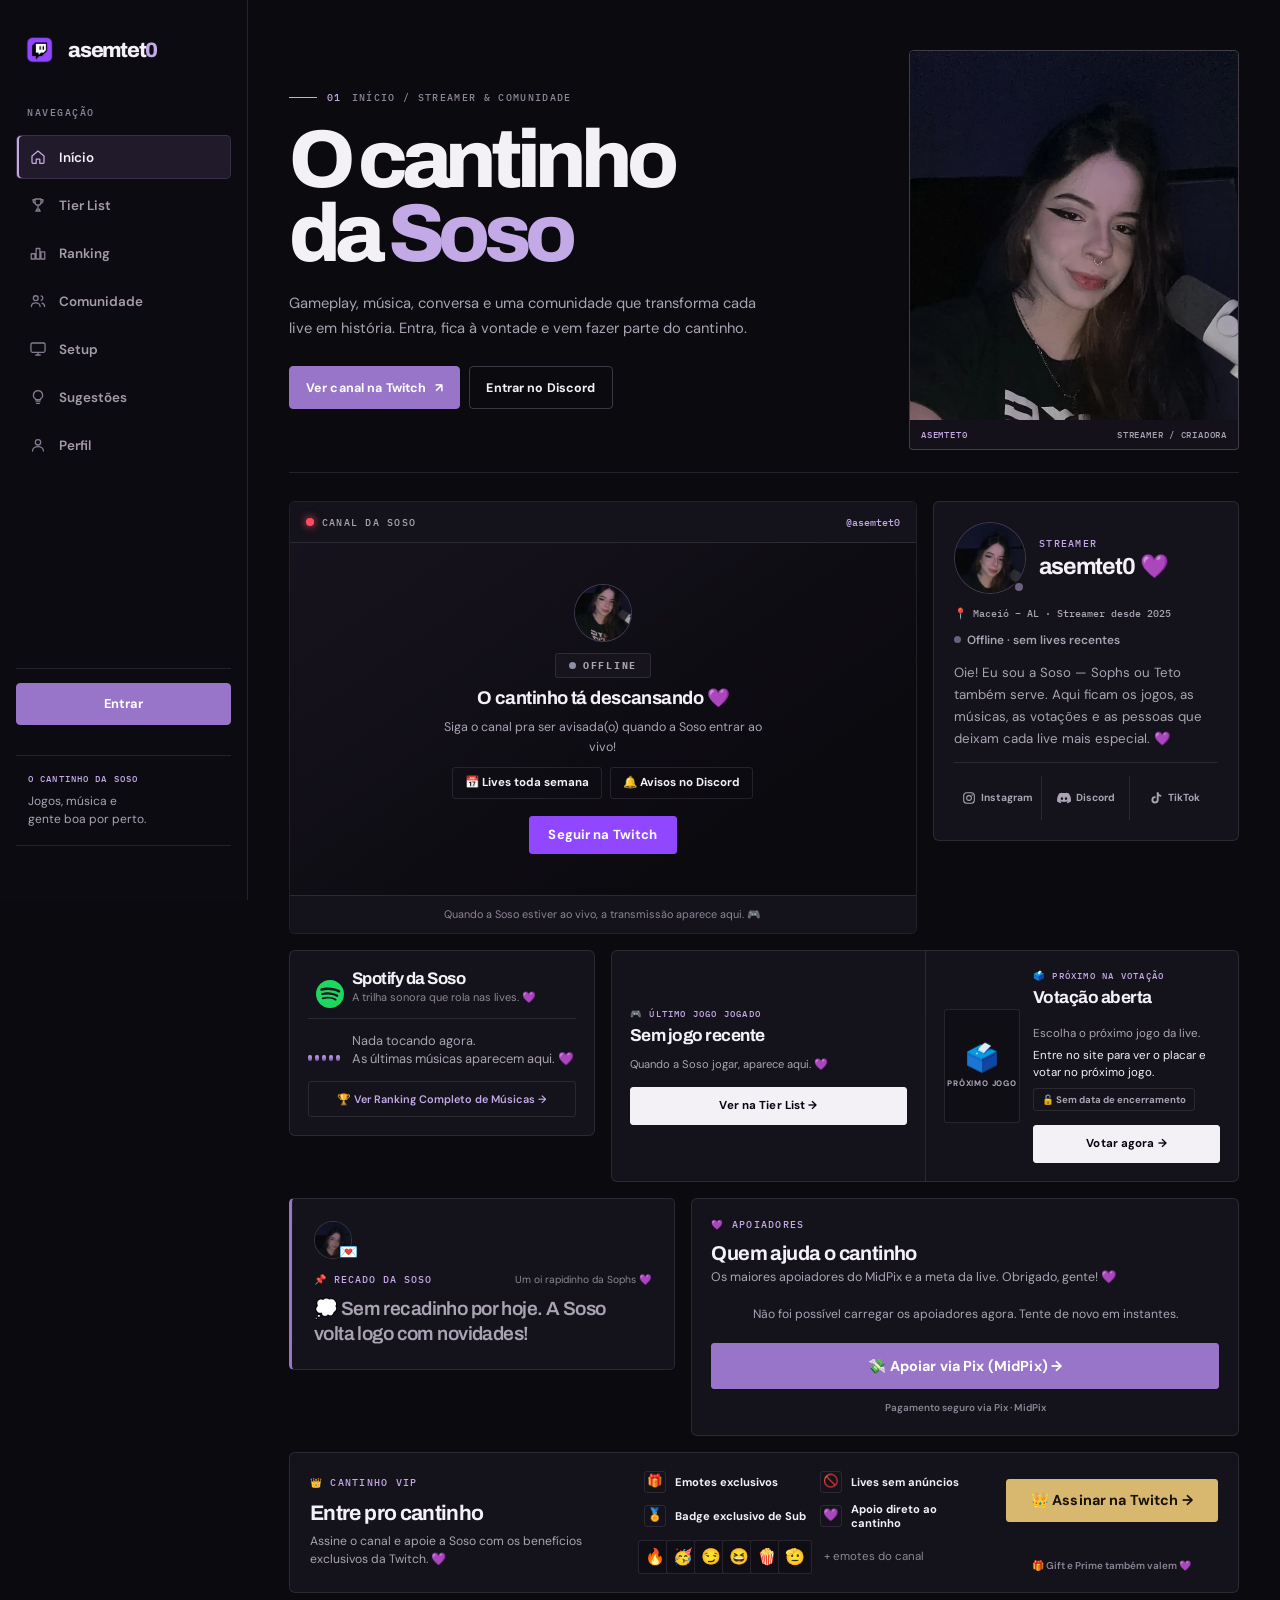
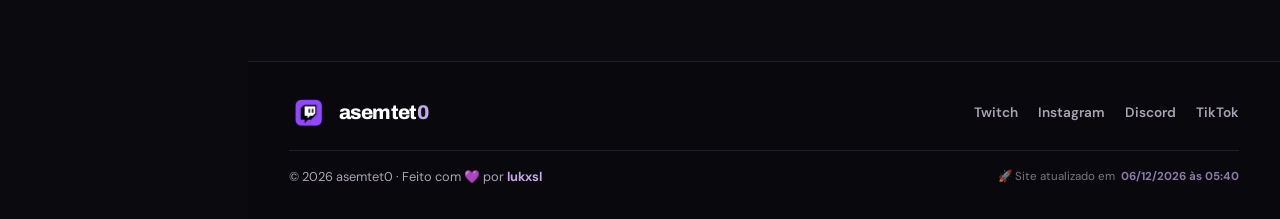
==== public/index.html @ bb60838a "pp" ====
<!DOCTYPE html>

<html lang="pt-BR">
<head>
<meta charset="utf-8"/>
<meta content="width=device-width, initial-scale=1" name="viewport"/>
<title>asemtet0 — Streamer &amp; Comunidade | Soso (asemtet0)</title>
<meta content="O cantinho da asemtet0 (Soso): lives na Twitch, tier list de jogos, ranking da comunidade, setup, playlist e votação do próximo jogo. Games, caos e gameplay duvidosa. 💜" name="description"/>
<meta content="asemtet0" name="author"/>
<meta content="index, follow, max-image-preview:large" name="robots"/>
<link href="https://asemtet0.vercel.app/" rel="canonical"/>
<meta content="asemtet0 — Cantinho da Soso" property="og:site_name"/>
<meta content="pt_BR" property="og:locale"/>
<meta content="asemtet0 — Streamer &amp; Comunidade 💜" property="og:title"/>
<meta content="Lives na Twitch, tier list de jogos, ranking da comunidade, setup e votação do próximo jogo. Vem pro cantinho!" property="og:description"/>
<meta content="website" property="og:type"/>
<meta content="https://asemtet0.vercel.app/" property="og:url"/>
<meta content="https://asemtet0.vercel.app/img/banner.png" property="og:image"/>
<meta content="Banner do cantinho da asemtet0" property="og:image:alt"/>
<meta content="summary_large_image" name="twitter:card"/>
<meta content="asemtet0 — Streamer &amp; Comunidade 💜" name="twitter:title"/>
<meta content="Lives na Twitch, tier list de jogos, ranking da comunidade, setup e votação do próximo jogo." name="twitter:description"/>
<meta content="https://asemtet0.vercel.app/img/banner.png" name="twitter:image"/>
<meta content="#0B0A0F" name="theme-color"/>
<link href="img/favicon.svg" rel="icon" type="image/svg+xml"/>
<link href="img/apple-touch-icon.png" rel="apple-touch-icon"/>
<link href="https://fonts.googleapis.com" rel="preconnect"/>
<link crossorigin="" href="https://fonts.gstatic.com" rel="preconnect"/>
<link href="https://player.twitch.tv" rel="preconnect"/>
<link href="https://static-cdn.jtvnw.net" rel="dns-prefetch"/>
<link href="https://fonts.googleapis.com/css2?family=Archivo:wght@400;500;600;700;800;900&amp;family=DM+Sans:wght@400;500;600;700&amp;family=IBM+Plex+Mono:wght@400;500;600&amp;display=swap" rel="stylesheet"/>
<link href="css/core.css" rel="stylesheet"/>
<link href="css/components.css" rel="stylesheet"/>
<link href="css/pages.css" rel="stylesheet"/>
<link href="css/setup.css" rel="stylesheet"/>
<link href="css/admin.css" rel="stylesheet"/>
<link href="css/home.css" rel="stylesheet"/>
<link href="css/redesign.css" rel="stylesheet"/>
<script type="application/ld+json">
{"@context":"https://schema.org","@type":"WebSite","name":"asemtet0 — Cantinho da Soso","alternateName":"asemtet0","url":"https://asemtet0.vercel.app/","inLanguage":"pt-BR","description":"Lives na Twitch, tier list de jogos, ranking da comunidade, setup e votação do próximo jogo.","author":{"@type":"Person","name":"asemtet0","alternateName":"Soso","url":"https://www.twitch.tv/asemtet0","sameAs":["https://www.twitch.tv/asemtet0","https://www.instagram.com/asemtet0/","https://www.tiktok.com/@sososemtet0"]}}
</script>
</head>
<body>
<a class="skip-link" href="#main-content">Pular para o conteúdo principal</a>
<!-- ==================== ÍCONES (sprite SVG único) ==================== -->
<svg aria-hidden="true" class="ico-sprite" focusable="false" height="0" style="position:absolute;overflow:hidden" width="0">
<defs>
<symbol id="i-home" viewbox="0 0 24 24"><path d="M4 10.6 12 4l8 6.6V19a1.4 1.4 0 0 1-1.4 1.4h-4.2v-5.6H9.6v5.6H5.4A1.4 1.4 0 0 1 4 19v-8.4Z" fill="none" stroke="currentColor" stroke-linejoin="round" stroke-width="1.7"></path></symbol>
<symbol id="i-trophy" viewbox="0 0 24 24"><path d="M8 4h8v4.2a4 4 0 0 1-8 0V4Z" fill="none" stroke="currentColor" stroke-linejoin="round" stroke-width="1.7"></path><path d="M8 5H5.4v1.6A3 3 0 0 0 8 9.5M16 5h2.6v1.6A3 3 0 0 1 16 9.5M12 12.4V16m-3 4h6m-5 0 .4-2.6h3.2L14 20" fill="none" stroke="currentColor" stroke-linecap="round" stroke-linejoin="round" stroke-width="1.7"></path></symbol>
<symbol id="i-podium" viewbox="0 0 24 24"><path d="M3 20h5v-7H3v7Zm6.5 0h5V6h-5v14ZM16 20h5v-9.5h-5V20Z" fill="none" stroke="currentColor" stroke-linejoin="round" stroke-width="1.7"></path></symbol>
<symbol id="i-users" viewbox="0 0 24 24"><circle cx="9" cy="8.2" fill="none" r="3.2" stroke="currentColor" stroke-width="1.7"></circle><path d="M3.2 19.4c0-3 2.6-4.9 5.8-4.9s5.8 1.9 5.8 4.9" fill="none" stroke="currentColor" stroke-linecap="round" stroke-width="1.7"></path><path d="M16.2 5.3a3 3 0 0 1 0 5.8M17.4 14.8c2.1.5 3.4 2.1 3.4 4.6" fill="none" stroke="currentColor" stroke-linecap="round" stroke-width="1.7"></path></symbol>
<symbol id="i-monitor" viewbox="0 0 24 24"><rect fill="none" height="12.4" rx="2" stroke="currentColor" stroke-width="1.7" width="18.8" x="2.6" y="4"></rect><path d="M9 20h6m-3-3.6V20" fill="none" stroke="currentColor" stroke-linecap="round" stroke-width="1.7"></path></symbol>
<symbol id="i-bulb" viewbox="0 0 24 24"><path d="M9.2 17.4h5.6M10 20.4h4M12 3.4a6 6 0 0 0-3.4 11v1.2h6.8v-1.2a6 6 0 0 0-3.4-11Z" fill="none" stroke="currentColor" stroke-linecap="round" stroke-linejoin="round" stroke-width="1.7"></path></symbol>
<symbol id="i-user" viewbox="0 0 24 24"><circle cx="12" cy="8.4" fill="none" r="3.6" stroke="currentColor" stroke-width="1.7"></circle><path d="M4.8 20c0-3.5 3.2-5.7 7.2-5.7s7.2 2.2 7.2 5.7" fill="none" stroke="currentColor" stroke-linecap="round" stroke-width="1.7"></path></symbol>
<symbol id="i-gear" viewbox="0 0 24 24"><circle cx="12" cy="12" fill="none" r="3.1" stroke="currentColor" stroke-width="1.7"></circle><path d="M19.5 14.2a1.6 1.6 0 0 0 .3 1.8l.1.1a2 2 0 1 1-2.8 2.8l-.1-.1a1.6 1.6 0 0 0-1.8-.3 1.6 1.6 0 0 0-1 1.5v.2a2 2 0 1 1-4 0v-.1a1.6 1.6 0 0 0-1-1.5 1.6 1.6 0 0 0-1.8.3l-.1.1a2 2 0 1 1-2.8-2.8l.1-.1a1.6 1.6 0 0 0 .3-1.8 1.6 1.6 0 0 0-1.5-1H3.3a2 2 0 1 1 0-4h.1a1.6 1.6 0 0 0 1.5-1 1.6 1.6 0 0 0-.3-1.8l-.1-.1a2 2 0 1 1 2.8-2.8l.1.1a1.6 1.6 0 0 0 1.8.3H9a1.6 1.6 0 0 0 1-1.5V3.3a2 2 0 1 1 4 0v.1a1.6 1.6 0 0 0 1 1.5 1.6 1.6 0 0 0 1.8-.3l.1-.1a2 2 0 1 1 2.8 2.8l-.1.1a1.6 1.6 0 0 0-.3 1.8V9a1.6 1.6 0 0 0 1.5 1h.2a2 2 0 1 1 0 4h-.1a1.6 1.6 0 0 0-1.5 1Z" fill="none" stroke="currentColor" stroke-linejoin="round" stroke-width="1.5"></path></symbol>
<symbol id="i-close" viewbox="0 0 24 24"><path d="m6 6 12 12M18 6 6 18" fill="none" stroke="currentColor" stroke-linecap="round" stroke-width="1.9"></path></symbol>
<symbol id="i-arrow-right" viewbox="0 0 24 24"><path d="M4 12h15m-5.4-5.6L19.6 12l-6 5.6" fill="none" stroke="currentColor" stroke-linecap="round" stroke-linejoin="round" stroke-width="1.8"></path></symbol>
<symbol id="i-arrow-left" viewbox="0 0 24 24"><path d="M20 12H5m5.4-5.6L4.4 12l6 5.6" fill="none" stroke="currentColor" stroke-linecap="round" stroke-linejoin="round" stroke-width="1.8"></path></symbol>
<symbol id="i-arrow-up" viewbox="0 0 24 24"><path d="M12 20V5m-5.6 5.4L12 4.4l5.6 6" fill="none" stroke="currentColor" stroke-linecap="round" stroke-linejoin="round" stroke-width="1.8"></path></symbol>
<symbol id="i-search" viewbox="0 0 24 24"><circle cx="10.8" cy="10.8" fill="none" r="6.4" stroke="currentColor" stroke-width="1.8"></circle><path d="m15.6 15.6 4.4 4.4" fill="none" stroke="currentColor" stroke-linecap="round" stroke-width="1.8"></path></symbol>
<symbol id="i-check" viewbox="0 0 24 24"><path d="m5 12.6 4.6 4.6L19 6.8" fill="none" stroke="currentColor" stroke-linecap="round" stroke-linejoin="round" stroke-width="2"></path></symbol>
<symbol id="i-copy" viewbox="0 0 24 24"><rect fill="none" height="11.4" rx="2.2" stroke="currentColor" stroke-width="1.7" width="11.4" x="8.6" y="8.6"></rect><path d="M15.4 5.6a2.2 2.2 0 0 0-2.2-1.6H6.2A2.2 2.2 0 0 0 4 6.2v7a2.2 2.2 0 0 0 1.6 2.2" fill="none" stroke="currentColor" stroke-linecap="round" stroke-width="1.7"></path></symbol>
<symbol id="i-play" viewbox="0 0 24 24"><path d="M8 5.4v13.2L19 12 8 5.4Z" fill="currentColor"></path></symbol>
<symbol id="i-refresh" viewbox="0 0 24 24"><path d="M20 12a8 8 0 1 1-2.6-5.9M20 4.4V10h-5.6" fill="none" stroke="currentColor" stroke-linecap="round" stroke-linejoin="round" stroke-width="1.8"></path></symbol>
<symbol id="i-volume" viewbox="0 0 24 24"><path d="M4 9.4h3.2L12 5.4v13.2L7.2 14.6H4V9.4Z" fill="none" stroke="currentColor" stroke-linejoin="round" stroke-width="1.7"></path><path d="M15.6 9a4.2 4.2 0 0 1 0 6M18.2 6.4a8 8 0 0 1 0 11.2" fill="none" stroke="currentColor" stroke-linecap="round" stroke-width="1.7"></path></symbol>
<symbol id="i-volume-off" viewbox="0 0 24 24"><path d="M4 9.4h3.2L12 5.4v13.2L7.2 14.6H4V9.4Z" fill="none" stroke="currentColor" stroke-linejoin="round" stroke-width="1.7"></path><path d="m15.4 9.4 5 5m0-5-5 5" fill="none" stroke="currentColor" stroke-linecap="round" stroke-width="1.7"></path></symbol>
<symbol id="i-eye" viewbox="0 0 24 24"><path d="M2.4 12S5.9 5.8 12 5.8 21.6 12 21.6 12 18.1 18.2 12 18.2 2.4 12 2.4 12Z" fill="none" stroke="currentColor" stroke-linejoin="round" stroke-width="1.7"></path><circle cx="12" cy="12" fill="none" r="2.9" stroke="currentColor" stroke-width="1.7"></circle></symbol>
<symbol id="i-trash" viewbox="0 0 24 24"><path d="M4.4 6.6h15.2M9.4 6.6V4.4h5.2v2.2M6.4 6.6l.9 13h9.4l.9-13" fill="none" stroke="currentColor" stroke-linecap="round" stroke-linejoin="round" stroke-width="1.7"></path></symbol>
<symbol id="i-download" viewbox="0 0 24 24"><path d="M12 3.8v11m-4.2-4.3L12 14.8l4.2-4.3M4.6 19.4h14.8" fill="none" stroke="currentColor" stroke-linecap="round" stroke-linejoin="round" stroke-width="1.8"></path></symbol>
<symbol id="i-plus" viewbox="0 0 24 24"><path d="M12 5v14M5 12h14" fill="none" stroke="currentColor" stroke-linecap="round" stroke-width="1.9"></path></symbol>
<symbol id="i-heart" viewbox="0 0 24 24"><path d="M12 20.2 4.8 13a4.6 4.6 0 0 1 6.5-6.5l.7.7.7-.7A4.6 4.6 0 0 1 19.2 13L12 20.2Z" fill="none" stroke="currentColor" stroke-linejoin="round" stroke-width="1.7"></path></symbol>
<symbol id="i-calendar" viewbox="0 0 24 24"><rect fill="none" height="15.2" rx="2.2" stroke="currentColor" stroke-width="1.7" width="17.2" x="3.4" y="5.4"></rect><path d="M3.4 10.2h17.2M8.4 3.4v3.6m7.2-3.6v3.6" fill="none" stroke="currentColor" stroke-linecap="round" stroke-width="1.7"></path></symbol>
<symbol id="i-clock" viewbox="0 0 24 24"><circle cx="12" cy="12" fill="none" r="8.4" stroke="currentColor" stroke-width="1.7"></circle><path d="M12 7.6V12l3 1.8" fill="none" stroke="currentColor" stroke-linecap="round" stroke-width="1.7"></path></symbol>
<symbol id="i-gamepad" viewbox="0 0 24 24"><path d="M7.6 7.4h8.8a5 5 0 0 1 4.9 4l.7 4a2.6 2.6 0 0 1-4.6 2.2l-1.2-1.4H8.8l-1.2 1.4a2.6 2.6 0 0 1-4.6-2.2l.7-4a5 5 0 0 1 3.9-4Z" fill="none" stroke="currentColor" stroke-linejoin="round" stroke-width="1.7"></path><path d="M8.4 11v3m-1.5-1.5h3" fill="none" stroke="currentColor" stroke-linecap="round" stroke-width="1.7"></path><circle cx="16" cy="11.6" fill="currentColor" r="1"></circle><circle cx="17.8" cy="13.6" fill="currentColor" r="1"></circle></symbol>
<symbol id="i-film" viewbox="0 0 24 24"><rect fill="none" height="14" rx="2.2" stroke="currentColor" stroke-width="1.7" width="18" x="3" y="5"></rect><path d="M7.6 5v14M16.4 5v14M3 12h18" fill="none" stroke="currentColor" stroke-width="1.5"></path></symbol>
<symbol id="i-sparkle" viewbox="0 0 24 24"><path d="M12 3.4 13.8 9l5.6 1.8-5.6 1.8L12 18.2l-1.8-5.6L4.6 10.8 10.2 9 12 3.4Z" fill="none" stroke="currentColor" stroke-linejoin="round" stroke-width="1.6"></path><path d="M18.4 15.6l.7 2 2 .7-2 .7-.7 2-.7-2-2-.7 2-.7.7-2Z" fill="currentColor"></path></symbol>
<symbol id="i-grid" viewbox="0 0 24 24"><rect fill="none" height="6.6" rx="1.6" stroke="currentColor" stroke-width="1.7" width="6.6" x="4" y="4"></rect><rect fill="none" height="6.6" rx="1.6" stroke="currentColor" stroke-width="1.7" width="6.6" x="13.4" y="4"></rect><rect fill="none" height="6.6" rx="1.6" stroke="currentColor" stroke-width="1.7" width="6.6" x="4" y="13.4"></rect><rect fill="none" height="6.6" rx="1.6" stroke="currentColor" stroke-width="1.7" width="6.6" x="13.4" y="13.4"></rect></symbol>
<symbol id="i-list" viewbox="0 0 24 24"><path d="M8.4 7h11.2M8.4 12h11.2M8.4 17h11.2" fill="none" stroke="currentColor" stroke-linecap="round" stroke-width="1.8"></path><circle cx="4.8" cy="7" fill="currentColor" r="1.2"></circle><circle cx="4.8" cy="12" fill="currentColor" r="1.2"></circle><circle cx="4.8" cy="17" fill="currentColor" r="1.2"></circle></symbol>
<symbol id="i-filter" viewbox="0 0 24 24"><path d="M4 6.4h16L14 13v5.4l-4 2V13L4 6.4Z" fill="none" stroke="currentColor" stroke-linejoin="round" stroke-width="1.7"></path></symbol>
<symbol id="i-chevron-down" viewbox="0 0 24 24"><path d="m6.4 9.6 5.6 5.6 5.6-5.6" fill="none" stroke="currentColor" stroke-linecap="round" stroke-linejoin="round" stroke-width="1.9"></path></symbol>
<symbol id="i-alert" viewbox="0 0 24 24"><path d="M12 4 2.8 19.4h18.4L12 4Z" fill="none" stroke="currentColor" stroke-linejoin="round" stroke-width="1.7"></path><path d="M12 10v4" fill="none" stroke="currentColor" stroke-linecap="round" stroke-width="1.8"></path><circle cx="12" cy="16.8" fill="currentColor" r="1"></circle></symbol>
<symbol id="i-inbox" viewbox="0 0 24 24"><path d="M3.4 13.4 6.2 5h11.6l2.8 8.4v4.2a2 2 0 0 1-2 2H5.4a2 2 0 0 1-2-2v-4.2Z" fill="none" stroke="currentColor" stroke-linejoin="round" stroke-width="1.7"></path><path d="M3.4 13.4h4.2l1.2 2.4h6.4l1.2-2.4h4.2" fill="none" stroke="currentColor" stroke-linejoin="round" stroke-width="1.7"></path></symbol>
<symbol id="i-lock" viewbox="0 0 24 24"><rect fill="none" height="9.6" rx="2.2" stroke="currentColor" stroke-width="1.7" width="14.8" x="4.6" y="10.4"></rect><path d="M8.2 10.4V7.8a3.8 3.8 0 0 1 7.6 0v2.6" fill="none" stroke="currentColor" stroke-linecap="round" stroke-width="1.7"></path></symbol>
<symbol id="i-mail" viewbox="0 0 24 24"><rect fill="none" height="13.2" rx="2.2" stroke="currentColor" stroke-width="1.7" width="18" x="3" y="5.4"></rect><path d="m3.8 7 8.2 6 8.2-6" fill="none" stroke="currentColor" stroke-linejoin="round" stroke-width="1.7"></path></symbol>
<symbol id="i-crown" viewbox="0 0 24 24"><path d="M4 8.4l3.4 3L12 5l4.6 6.4 3.4-3L19.4 18H4.6L4 8.4Z" fill="none" stroke="currentColor" stroke-linejoin="round" stroke-width="1.7"></path></symbol>
<symbol id="i-tag" viewbox="0 0 24 24"><path d="M11.4 3.4H20v8.6l-8.6 8.6a1.8 1.8 0 0 1-2.6 0l-6-6a1.8 1.8 0 0 1 0-2.6l8.6-8.6Z" fill="none" stroke="currentColor" stroke-linejoin="round" stroke-width="1.7"></path><circle cx="16.2" cy="7.8" fill="currentColor" r="1.4"></circle></symbol>
<symbol id="i-sort" viewbox="0 0 24 24"><path d="M6.4 4.6v14.8m0 0-3-3m3 3 3-3M17.6 19.4V4.6m0 0-3 3m3-3 3 3" fill="none" stroke="currentColor" stroke-linecap="round" stroke-linejoin="round" stroke-width="1.7"></path></symbol>
<symbol id="i-flame" viewbox="0 0 24 24"><path d="M12 21c3.6 0 6-2.4 6-5.6 0-4.4-4.4-6.6-3.4-12-3.4 1.4-5.2 4.2-5.2 6.6 0 1.4.4 2.4.4 3.2 0 1-.8 1.8-1.8 1.8S6 14.2 6 13c-.8 1-1 2.2-1 3.4C5 19 8 21 12 21Z" fill="none" stroke="currentColor" stroke-linejoin="round" stroke-width="1.7"></path></symbol>
<symbol id="i-medal" viewbox="0 0 24 24"><circle cx="12" cy="14.6" fill="none" r="5.4" stroke="currentColor" stroke-width="1.7"></circle><path d="m8.4 9.4-2.6-6h4l2 4.4m3.8 1.6 2.6-6h-4l-2 4.4" fill="none" stroke="currentColor" stroke-linejoin="round" stroke-width="1.7"></path></symbol>
<symbol id="i-shirt" viewbox="0 0 24 24"><path d="M8.6 3.4 4 6l1.8 4.2 2-.9v10.3h8.4V9.3l2 .9L20 6l-4.6-2.6a3.4 3.4 0 0 1-6.8 0Z" fill="none" stroke="currentColor" stroke-linejoin="round" stroke-width="1.7"></path></symbol>
<symbol id="i-vote" viewbox="0 0 24 24"><path d="M4 12.6h16v7H4z" fill="none" stroke="currentColor" stroke-linejoin="round" stroke-width="1.7"></path><path d="m8.2 8.6 2.6 2.6 5-5" fill="none" stroke="currentColor" stroke-linecap="round" stroke-linejoin="round" stroke-width="1.8"></path></symbol>
<symbol id="i-bug" viewbox="0 0 24 24"><rect fill="none" height="11" rx="4.4" stroke="currentColor" stroke-width="1.7" width="8.8" x="7.6" y="8"></rect><path d="M9.4 8V6.4a2.6 2.6 0 0 1 5.2 0V8M4.4 11.4h3.2m12 0h-3.2M4.4 16.4h3.2m12 0h-3.2M7.6 19.4l-2 2m12.8-2 2 2" fill="none" stroke="currentColor" stroke-linecap="round" stroke-width="1.7"></path></symbol>
<symbol id="i-message" viewbox="0 0 24 24"><path d="M20.4 12.4a7.6 7.6 0 0 1-7.6 7.6 8.2 8.2 0 0 1-3.3-.7L4.4 20.6l1.3-4.6a7.6 7.6 0 0 1-.8-3.4A7.6 7.6 0 0 1 12.4 5a7.6 7.6 0 0 1 8 7.4Z" fill="none" stroke="currentColor" stroke-linejoin="round" stroke-width="1.7"></path></symbol>
<symbol id="i-clip" viewbox="0 0 24 24"><rect fill="none" height="13.2" rx="2.4" stroke="currentColor" stroke-width="1.7" width="18" x="3" y="5.4"></rect><path d="M10.4 9.6 15 12l-4.6 2.4V9.6Z" fill="currentColor"></path></symbol>
<symbol id="i-book" viewbox="0 0 24 24"><path d="M4 5.4h6.2A2.4 2.4 0 0 1 12.6 7.8v11.4a2.4 2.4 0 0 0-2.4-2.4H4V5.4Zm16 0h-6.2a2.4 2.4 0 0 0-2.4 2.4v11.4a2.4 2.4 0 0 1 2.4-2.4H20V5.4Z" fill="none" stroke="currentColor" stroke-linejoin="round" stroke-width="1.7"></path></symbol>
<symbol id="i-command" viewbox="0 0 24 24"><path d="M9 6.4a2.4 2.4 0 1 0-2.4 2.4H9V6.4Zm0 0v11.2M9 17.6a2.4 2.4 0 1 1-2.4-2.4H9v2.4Zm6-11.2a2.4 2.4 0 1 1 2.4 2.4H15V6.4Zm0 0v11.2m0 0a2.4 2.4 0 1 0 2.4-2.4H15v2.4ZM9 8.8h6v6.4H9V8.8Z" fill="none" stroke="currentColor" stroke-linejoin="round" stroke-width="1.6"></path></symbol>
<symbol id="i-tools" viewbox="0 0 24 24"><path d="m4 20 7.4-7.4m0 0-2.8-2.8 4-4 2.8 2.8-4 4Zm5.6-8.4 4.8-4.8a2.8 2.8 0 1 1 4 4l-4.8 4.8" fill="none" stroke="currentColor" stroke-linecap="round" stroke-linejoin="round" stroke-width="1.7"></path></symbol>
<symbol id="i-external" viewbox="0 0 24 24"><path d="M14 4h6v6m0-6-8.4 8.4M18 14.4v4.2a1.8 1.8 0 0 1-1.8 1.8H5.4a1.8 1.8 0 0 1-1.8-1.8V7.8A1.8 1.8 0 0 1 5.4 6h4.2" fill="none" stroke="currentColor" stroke-linecap="round" stroke-linejoin="round" stroke-width="1.7"></path></symbol>
<symbol id="i-music" viewbox="0 0 24 24"><path d="M9.4 18.4V6l10-2v12.4" fill="none" stroke="currentColor" stroke-linejoin="round" stroke-width="1.7"></path><circle cx="6.6" cy="18.4" fill="none" r="2.8" stroke="currentColor" stroke-width="1.7"></circle><circle cx="16.6" cy="16.4" fill="none" r="2.8" stroke="currentColor" stroke-width="1.7"></circle></symbol>
<symbol id="i-coin" viewbox="0 0 24 24"><circle cx="12" cy="12" fill="none" r="8.4" stroke="currentColor" stroke-width="1.7"></circle><path d="M12 7.4v9.2m2.4-7.2c-2.4-1.4-4.8-.4-4.8 1.2s4.8.8 4.8 2.6-2.4 2.6-4.8 1.2" fill="none" stroke="currentColor" stroke-linecap="round" stroke-width="1.7"></path></symbol>
<symbol id="i-sword" viewbox="0 0 24 24"><path d="M20.4 3.6 13 11m-1.8 1.8L4.6 19.4M14.8 18l5.2 2-2-5.2M6.6 4.8l4.6 4.6m-6 2.4 5.4 5.4M4.2 13.8l6 6" fill="none" stroke="currentColor" stroke-linecap="round" stroke-linejoin="round" stroke-width="1.7"></path></symbol>
<symbol id="i-map" viewbox="0 0 24 24"><path d="m3.4 6.4 5.6-2 6 2 5.6-2v13.2l-5.6 2-6-2-5.6 2V6.4Z" fill="none" stroke="currentColor" stroke-linejoin="round" stroke-width="1.7"></path><path d="M9 4.4v13.2m6-11.2v13.2" fill="none" stroke="currentColor" stroke-width="1.5"></path></symbol>
<symbol id="i-mask" viewbox="0 0 24 24"><path d="M4.4 5.4c5.2-1.2 10-1.2 15.2 0 .8 4.6-1 9-4.2 11.2-2.3 1.6-4.5 1.6-6.8 0C5.4 14.4 3.6 10 4.4 5.4Z" fill="none" stroke="currentColor" stroke-linejoin="round" stroke-width="1.7"></path><path d="M8 10.2c1-.8 2.2-.8 3.2 0m1.6 0c1-.8 2.2-.8 3.2 0M9.4 15c1.7 1 3.5 1 5.2 0" fill="none" stroke="currentColor" stroke-linecap="round" stroke-width="1.7"></path></symbol>
<symbol id="i-ghost" viewbox="0 0 24 24"><path d="M5 20V10.4a7 7 0 0 1 14 0V20l-2.4-1.8L14.2 20l-2.2-1.8L9.8 20l-2.4-1.8L5 20Z" fill="none" stroke="currentColor" stroke-linejoin="round" stroke-width="1.7"></path><circle cx="9.4" cy="10.4" fill="currentColor" r="1"></circle><circle cx="14.6" cy="10.4" fill="currentColor" r="1"></circle></symbol>
<symbol id="i-target" viewbox="0 0 24 24"><circle cx="12" cy="12" fill="none" r="8.2" stroke="currentColor" stroke-width="1.7"></circle><circle cx="12" cy="12" fill="none" r="4.4" stroke="currentColor" stroke-width="1.7"></circle><circle cx="12" cy="12" fill="currentColor" r="1.2"></circle><path d="M12 1.8v3.4M12 18.8v3.4M1.8 12h3.4m13.6 0h3.4" fill="none" stroke="currentColor" stroke-linecap="round" stroke-width="1.7"></path></symbol>
<symbol id="i-chess" viewbox="0 0 24 24"><path d="M8.6 20.4h6.8M9.4 17h5.2l-1-3.4h-3.2l-1 3.4ZM10.2 13.6h3.6l1.6-5.2h-2l1.4-4.4-3.4 1.2L10.2 4l1.4 4.4h-2l.6 5.2Z" fill="none" stroke="currentColor" stroke-linecap="round" stroke-linejoin="round" stroke-width="1.7"></path></symbol>
<symbol id="i-ball" viewbox="0 0 24 24"><circle cx="12" cy="12" fill="none" r="8.4" stroke="currentColor" stroke-width="1.7"></circle><path d="m12 6.6 4.4 3.1-1.7 5.2H9.3L7.6 9.7 12 6.6Zm0 0V3.8M7.6 9.7 4.2 8.6m4.4 6.3-2.4 3m7.4-3 2.4 3m-1.7-5.2 3.2-1.1" fill="none" stroke="currentColor" stroke-linecap="round" stroke-linejoin="round" stroke-width="1.5"></path></symbol>
<symbol id="i-puzzle" viewbox="0 0 24 24"><path d="M9.6 4.2a2.2 2.2 0 0 1 4.4 0v.8h3.4a1.6 1.6 0 0 1 1.6 1.6v3.8h-.8a2.2 2.2 0 0 0 0 4.4h.8v3.6a1.6 1.6 0 0 1-1.6 1.6h-3.6v-.8a2.2 2.2 0 0 0-4.4 0v.8H6a1.6 1.6 0 0 1-1.6-1.6v-3.4h.8a2.2 2.2 0 0 0 0-4.4h-.8V6.6A1.6 1.6 0 0 1 6 5h3.6v-.8Z" fill="none" stroke="currentColor" stroke-linejoin="round" stroke-width="1.6"></path></symbol>
<symbol id="i-rocket" viewbox="0 0 24 24"><path d="M14.2 4.2c2.8-1.8 5.6-1.4 5.6-1.4s.4 2.8-1.4 5.6L13 14.4l-3.4-3.4 4.6-6.8Z" fill="none" stroke="currentColor" stroke-linejoin="round" stroke-width="1.7"></path><path d="m9.6 11-3.2.8L4 15.2l3.6.4.4 3.6 3.4-2.4.8-3.2M15.2 8.8h.01" fill="none" stroke="currentColor" stroke-linecap="round" stroke-linejoin="round" stroke-width="1.7"></path></symbol>
<symbol id="i-palette" viewbox="0 0 24 24"><path d="M12 3.4a8.6 8.6 0 0 0 0 17.2c1.4 0 2.2-.9 2.2-2 0-.6-.3-1.1-.6-1.5-.3-.4-.6-.9-.6-1.5 0-1 .8-1.8 1.8-1.8h1.6a4.2 4.2 0 0 0 4.2-4.2c0-3.4-3.8-6.2-8.6-6.2Z" fill="none" stroke="currentColor" stroke-linejoin="round" stroke-width="1.7"></path><circle cx="7.4" cy="10.2" fill="currentColor" r="1.1"></circle><circle cx="10" cy="6.8" fill="currentColor" r="1.1"></circle><circle cx="14.4" cy="7" fill="currentColor" r="1.1"></circle><circle cx="17.2" cy="10.4" fill="currentColor" r="1.1"></circle></symbol>
<symbol id="i-laugh" viewbox="0 0 24 24"><circle cx="12" cy="12" fill="none" r="8.6" stroke="currentColor" stroke-width="1.7"></circle><path d="M7.6 9.4c.8-1 2-1 2.8 0m3.2 0c.8-1 2-1 2.8 0M7.8 13.4h8.4c-.4 2.8-2.2 4.4-4.2 4.4s-3.8-1.6-4.2-4.4Z" fill="none" stroke="currentColor" stroke-linecap="round" stroke-linejoin="round" stroke-width="1.7"></path></symbol>
<symbol id="i-wand" viewbox="0 0 24 24"><path d="M4 20 15.4 8.6m2.2-2.2 1.2-1.2M17.6 6.4l-1.2 1.2m4.8 1.6-1.6.4-.4 1.6-.4-1.6-1.6-.4 1.6-.4.4-1.6.4 1.6 1.6.4ZM7.4 4.6l-.5 2-2 .5 2 .5.5 2 .5-2 2-.5-2-.5-.5-2Z" fill="none" stroke="currentColor" stroke-linecap="round" stroke-linejoin="round" stroke-width="1.7"></path></symbol>
<symbol id="i-flag" viewbox="0 0 24 24"><path d="M5.4 21V3.8m0 .8h12.2l-2.4 4.4 2.4 4.4H5.4" fill="none" stroke="currentColor" stroke-linecap="round" stroke-linejoin="round" stroke-width="1.8"></path></symbol>
</defs>
</svg>
<!-- ==================== LOGIN (tela cheia) ==================== -->
<div class="login-page" hidden="" id="login">
<button aria-label="Voltar ao site" class="login-back" id="loginClose" type="button">
<span aria-hidden="true">←</span> Voltar ao site
  </button>
<aside aria-label="Identidade da comunidade asemtet0" class="login-editorial">
<img alt="Arte do cantinho da Soso" class="login-editorial-image" fetchpriority="high" src="img/banner.png"/>
<div class="login-editorial-copy">
<span class="login-editorial-kicker">ASEMTET0 / COMUNIDADE</span>
<h1>Seu lugar<br/>é <em>aqui.</em></h1>
<p>Entre para acompanhar as votações, guardar suas conquistas e fazer parte do cantinho.</p>
<span class="login-editorial-signature">GAMES · CONVERSAS · COMUNIDADE</span>
</div>
</aside>
<div class="login-main">
<div aria-describedby="loginSubtitle" aria-labelledby="loginTitle" aria-modal="true" class="login-card" id="loginCard" role="dialog">
<div class="login-brand">
<span class="login-brand-mark">S</span>
<span class="login-brand-copy">ASEMTET0 <i>·</i> COMUNIDADE</span>
</div>
<header class="login-head">
<span class="login-eyebrow">BEM-VINDA(O) DE VOLTA</span>
<h2 id="loginTitle">Entrar</h2>
<p id="loginSubtitle">Acesse seu perfil para votar e interagir.</p>
</header>
<div class="login-providers">
<a class="login-provider login-provider-google" href="/api/auth?action=google-login">
<span aria-hidden="true" class="login-provider-icon">
<svg height="18" viewbox="0 0 24 24" width="18">
<path d="M21.6 12.23c0-.71-.06-1.4-.18-2.05H12v3.87h5.38a4.6 4.6 0 0 1-2 3.02v2.52h3.24c1.9-1.75 2.98-4.33 2.98-7.36Z" fill="#4285F4"></path>
<path d="M12 22c2.7 0 4.96-.9 6.62-2.42l-3.24-2.51c-.9.6-2.05.96-3.38.96-2.6 0-4.8-1.76-5.59-4.12H3.06v2.59A10 10 0 0 0 12 22Z" fill="#34A853"></path>
<path d="M6.41 13.91a6.01 6.01 0 0 1 0-3.82V7.5H3.06a10 10 0 0 0 0 9l3.35-2.59Z" fill="#FBBC05"></path>
<path d="M12 5.97c1.47 0 2.79.5 3.83 1.5l2.87-2.87A9.63 9.63 0 0 0 12 2a10 10 0 0 0-8.94 5.5l3.35 2.59C7.2 7.73 9.4 5.97 12 5.97Z" fill="#EA4335"></path>
</svg>
</span>
<span>Google</span>
</a>
<a class="login-provider login-provider-twitch" href="/api/auth?action=twitch-login">
<span aria-hidden="true" class="login-provider-icon">
<svg height="18" viewbox="0 0 24 24" width="18"><path d="M4.3 2 2 6.2v13.6h4.7V22h2.6l2.3-2.2h3.7L21 15V2H4.3Zm14.6 12.2-2.8 2.7h-4.2l-2 2v-2H6.7V4.2h12.2v10ZM11.9 7h1.9v5.2h-1.9V7Zm5 0H19v5.2h-2.1V7Z" fill="currentColor"></path></svg>
</span>
<span>Twitch</span>
</a>
</div>
<div class="login-sep"><span>ou</span></div>
<form class="login-form" id="loginEmailForm" novalidate="">
<div class="login-field" hidden="" id="loginNickField">
<label for="loginNick">Como quer aparecer?</label>
<input autocomplete="nickname" id="loginNick" maxlength="24" name="nick" placeholder="Seu nome na comunidade"/>
</div>
<div class="login-field">
<label for="loginEmail" id="loginIdentifierLabel">E-mail</label>
<input autocapitalize="none" autocomplete="username" id="loginEmail" maxlength="254" name="identificador" placeholder="voce@email.com" required="" spellcheck="false" type="email"/>
</div>
<div class="login-field">
<label for="loginPassword">Senha</label>
<div class="login-pass">
<input autocomplete="current-password" id="loginPassword" maxlength="72" name="senha" placeholder="Sua senha" required="" type="password"/>
<button aria-controls="loginPassword" aria-label="Mostrar senha" aria-pressed="false" class="login-pass-btn" id="loginPassToggle" type="button">
<svg aria-hidden="true" height="15" viewbox="0 0 24 24" width="15"><path d="M12 5c-5 0-9.1 4.1-10.6 6.4a1.1 1.1 0 0 0 0 1.2C2.9 14.9 7 19 12 19s9.1-4.1 10.6-6.4a1.1 1.1 0 0 0 0-1.2C21.1 9.1 17 5 12 5Zm0 11.8a4.8 4.8 0 1 1 0-9.6 4.8 4.8 0 0 1 0 9.6Zm0-2.3a2.5 2.5 0 1 0 0-5 2.5 2.5 0 0 0 0 5Z" fill="currentColor"></path></svg>
<span>Mostrar</span>
</button>
</div>
</div>
<p aria-live="polite" class="login-alert" id="loginAlert" role="alert"></p>
<button class="login-submit" id="loginSubmit" type="submit">
<span id="loginSubmitLabel">Entrar</span>
<span aria-hidden="true" class="login-submit-arrow">→</span>
</button>
</form>
<p class="login-switch"><span id="loginSwitchNote">Primeira vez por aqui?</span> <button aria-pressed="false" data-auth-mode="register" id="loginSwitchBtn" type="button">Criar conta</button></p>
<p class="login-legal">Ao entrar, você concorda em respeitar as pessoas e as regras desta comunidade. 💜</p>
</div>
</div>
</div>
<nav aria-label="Navegação principal" class="site-nav">
<div class="wrapper site-nav-inner">
<button aria-label="Ir para início" class="logo-container" onclick="mudarAba('inicio')">
<span class="logo-mark">
<img alt="" class="twitch-logo-img" src="img/twitch.png"/>
</span>
<span class="logo-text">asemtet<span>0</span></span>
</button>
<div class="nav-right" id="navRight">
<p class="nav-section-label">NAVEGAÇÃO</p>
<ul class="nav-links">
<li><button aria-current="page" aria-label="Início" class="on" id="btn-inicio" onclick="mudarAba('inicio')" title="Início"><svg aria-hidden="true" class="ico nav-link-icon" focusable="false"><use href="#i-home"></use></svg><span>Início</span></button></li>
<li><button aria-label="Tier List" id="btn-tierlist" onclick="mudarAba('tierlist')" title="Tier List"><svg aria-hidden="true" class="ico nav-link-icon" focusable="false"><use href="#i-trophy"></use></svg><span>Tier List</span></button></li>
<li><button aria-label="Ranking" id="btn-ranking" onclick="mudarAba('ranking')" title="Ranking"><svg aria-hidden="true" class="ico nav-link-icon" focusable="false"><use href="#i-podium"></use></svg><span>Ranking</span></button></li>
<li><button aria-label="Comunidade" id="btn-comunidade" onclick="mudarAba('comunidade')" title="Comunidade"><svg aria-hidden="true" class="ico nav-link-icon" focusable="false"><use href="#i-users"></use></svg><span>Comunidade</span></button></li>
<li><button aria-label="Setup" id="btn-setup" onclick="mudarAba('setup')" title="Setup"><svg aria-hidden="true" class="ico nav-link-icon" focusable="false"><use href="#i-monitor"></use></svg><span>Setup</span></button></li>
<li><button aria-label="Sugestões" id="btn-sugestoes" onclick="mudarAba('sugestoes')" title="Sugestões"><svg aria-hidden="true" class="ico nav-link-icon" focusable="false"><use href="#i-bulb"></use></svg><span>Sugestões</span></button></li>
<li><button aria-label="Perfil" id="btn-perfil" onclick="mudarAba('perfil')" title="Perfil"><svg aria-hidden="true" class="ico nav-link-icon" focusable="false"><use href="#i-user"></use></svg><span>Perfil</span></button></li>
</ul>
<div class="nav-user" id="navUser"></div>
</div>
<div aria-hidden="true" class="nav-editorial-note">
<span>O CANTINHO DA SOSO</span>
<p>Jogos, música e<br/>gente boa por perto.</p>
</div>
<div class="nav-actions">
<button aria-label="Painel Admin" class="nav-admin-btn" id="btn-admin" onclick="mudarAba('admin')" title="Painel Admin" type="button"><svg aria-hidden="true" class="ico" focusable="false"><use href="#i-gear"></use></svg></button>
<button aria-controls="navRight" aria-expanded="false" aria-label="Abrir menu" class="nav-burger" id="navBurger" type="button">
<span></span><span></span><span></span>
</button>
</div>
</div>
</nav>
<main class="wrapper" id="main-content" tabindex="-1">
<!-- ==================== INÍCIO ==================== -->
<section class="page-section ativo" id="sec-inicio">
<div class="home-masthead reveal">
<div class="home-masthead-content">
<p class="home-eyebrow"><span>01</span> Início / streamer &amp; comunidade</p>
<h1 class="home-display">O cantinho<br/>da <em>Soso</em></h1>
<p class="home-lede">Gameplay, música, conversa e uma comunidade que transforma cada live em história. Entra, fica à vontade e vem fazer parte do cantinho.</p>
<div class="home-actions">
<a class="home-link-primary" href="https://www.twitch.tv/asemtet0" rel="noopener" target="_blank">Ver canal na Twitch <span aria-hidden="true">↗</span></a>
<a class="home-link-secondary" href="https://discord.gg/J4gGaKWFPZ" rel="noopener" target="_blank">Entrar no Discord</a>
</div>
</div>
<figure class="home-portrait reveal">
<img alt="Soso, streamer do canal asemtet0" fetchpriority="high" src="img/avatar.webp"/>
<figcaption><span>ASEMTET0</span><span>STREAMER / CRIADORA</span></figcaption>
</figure>
<div class="stats-strip reveal" hidden="" id="statsStrip">
<span class="strip-item"><span class="strip-ic"><svg aria-hidden="true" class="ico" focusable="false"><use href="#i-users"></use></svg></span> <b id="stripSeg">—</b> seguidores</span>
<span class="strip-sep">·</span>
<span class="strip-item"><span class="strip-ic"><svg aria-hidden="true" class="ico" focusable="false"><use href="#i-clock"></use></svg></span> <b id="stripHoras">—</b>h esse mês</span>
<span class="strip-sep">·</span>
<span class="strip-item"><span class="strip-ic"><svg aria-hidden="true" class="ico" focusable="false"><use href="#i-message"></use></svg></span> <b id="stripDiscord">—</b> no Discord</span>
<span class="strip-sep" id="stripLiveSep" style="display:none">·</span>
<span class="strip-item strip-live" id="stripLive" style="display:none">
<span class="live-indicator live"></span> <b>AO VIVO</b> · <span id="stripViewers">0</span> assistindo
      </span>
</div>
</div>
<div class="aviso reveal" id="avisoBox" style="display:none">
<span class="aviso-ic" id="avisoIcon">📢</span>
<div class="aviso-tx">
<b id="avisoTitulo">Aviso</b>
<span id="avisoTexto"></span>
</div>
</div>
<div class="home-grid"><article class="card twitch-player-box home-player reveal">
<div class="twitch-player-header">
<div class="twitch-player-title">
<span class="live-indicator" id="headerLiveDot"></span>
            CANAL DA SOSO
          </div>
<div class="twitch-player-status" id="viewerCountStatus">@asemtet0</div>
</div>
<div class="twitch-player">
<div class="offline-panel" id="offlinePanel">
<img alt="Soso" id="offlineAvatarImg" loading="lazy" onerror="this.style.display='none'" src="img/avatar.webp"/>
<span class="offline-badge"><i aria-hidden="true"></i> Offline</span>
<h4>O cantinho tá descansando 💜</h4>
<p>Siga o canal pra ser avisada(o) quando a Soso entrar ao vivo!</p>
<div class="offline-info">
<span>📅 Lives toda semana</span>
<a href="https://discord.gg/J4gGaKWFPZ" rel="noopener" target="_blank">🔔 Avisos no Discord</a>
</div>
<div class="offline-actions">
<a class="btn twitch-accent" href="https://www.twitch.tv/asemtet0" rel="noopener" target="_blank">Seguir na Twitch</a>
<button class="btn ghost" id="btnVod" onclick="assistirVod()" style="display:none">▶ Última live</button>
</div>
</div>
<iframe allowfullscreen="" id="twitchIframe" scrolling="no" src="about:blank" style="display:none" title="Live da Soso na Twitch"></iframe>
</div>
<div class="live-bar" hidden="" id="liveNow">
<p class="live-bar-title" id="liveNowTitle">Ao vivo agora</p>
<div class="live-bar-meta">
<span class="lnchip live">👀 <b id="liveNowViewers">0</b> assistindo</span>
<span class="lnchip">⏱ no ar há <b id="liveNowUptime">—</b></span>
<span class="lnchip">🎮 <b id="liveNowGame">—</b></span>
</div>
</div>
<div class="player-note" id="playerNoteText">Quando a Soso estiver ao vivo, a transmissão aparece aqui. 🎮</div>
</article><article class="card profile-card home-profile reveal">
<div class="profile-head">
<div class="profile-avatar-container">
<img alt="Soso" onerror="this.style.display='none'" src="img/avatar.webp"/>
<span class="av-status" id="profileStatus" title="Carregando..."></span>
</div>
<div class="profile-id">
<span class="home-card-kicker">Streamer</span>
<h2 class="profile-name">
              asemtet0
              <span class="h2-emoji">💜</span>
</h2>
</div>
</div>
<p class="profile-location" id="profileSubloc">📍 Maceió – AL · Streamer desde 2025</p>
<p class="profile-status-dinamica" id="profileStatusDinamica">Carregando status…</p>
<p class="profile-description">
          Oie! Eu sou a Soso — Sophs ou Teto também serve. Aqui ficam os jogos, as músicas, as votações e as pessoas que deixam cada live mais especial. 💜
        </p>
<div class="profile-socials">
<a class="profile-social-btn" href="https://www.instagram.com/asemtet0/" rel="noopener" target="_blank" title="Instagram">
<svg aria-hidden="true" viewbox="0 0 24 24"><path d="M12 7a5 5 0 1 0 0 10 5 5 0 0 0 0-10Zm0 8.2a3.2 3.2 0 1 1 0-6.4 3.2 3.2 0 0 1 0 6.4ZM17.3 5.6a1.2 1.2 0 1 0 0 2.4 1.2 1.2 0 0 0 0-2.4Z"></path><path d="M16 2H8a6 6 0 0 0-6 6v8a6 6 0 0 0 6 6h8a6 6 0 0 0 6-6V8a6 6 0 0 0-6-6Zm4.2 14a4.2 4.2 0 0 1-4.2 4.2H8A4.2 4.2 0 0 1 3.8 16V8A4.2 4.2 0 0 1 8 3.8h8A4.2 4.2 0 0 1 20.2 8v8Z"></path></svg>
<span>Instagram</span>
</a>
<a class="profile-social-btn" href="https://discord.gg/J4gGaKWFPZ" rel="noopener" target="_blank" title="Discord">
<svg aria-hidden="true" viewbox="0 0 24 24"><path d="M20.3 4.4A19.8 19.8 0 0 0 15.4 3l-.2.5a18.3 18.3 0 0 0-6.4 0L8.6 3a19.8 19.8 0 0 0-4.9 1.4C.6 9 -.2 13.5.2 18a19.9 19.9 0 0 0 6 3l1.3-2.1a12.9 12.9 0 0 1-2-1l.5-.4a14.2 14.2 0 0 0 12.1 0l.5.4c-.6.4-1.3.7-2 1l1.3 2.1a19.9 19.9 0 0 0 6-3c.5-5.2-.8-9.7-3.6-13.6ZM8.5 15.3c-1.2 0-2.1-1.1-2.1-2.4s.9-2.4 2.1-2.4 2.1 1.1 2.1 2.4-.9 2.4-2.1 2.4Zm7 0c-1.2 0-2.1-1.1-2.1-2.4s.9-2.4 2.1-2.4 2.1 1.1 2.1 2.4-.9 2.4-2.1 2.4Z"></path></svg>
<span>Discord</span>
</a>
<a class="profile-social-btn" href="https://www.tiktok.com/@sososemtet0" rel="noopener" target="_blank" title="TikTok">
<svg aria-hidden="true" viewbox="0 0 24 24"><path d="M16.6 2h-3.3v13.2a2.9 2.9 0 1 1-2-2.8V9a6.2 6.2 0 1 0 5.3 6.2V8.6a7.5 7.5 0 0 0 4.4 1.4V6.7a4.4 4.4 0 0 1-4.4-4.7Z"></path></svg>
<span>TikTok</span>
</a>
</div>
</article><article class="card music-box home-music reveal" id="musicBox">
<div class="music-head">
<span aria-hidden="true" class="music-ic">
<svg viewbox="0 0 168 168" xmlns="http://www.w3.org/2000/svg"><path d="M84 0C37.6 0 0 37.6 0 84s37.6 84 84 84 84-37.6 84-84S130.4 0 84 0zm38.5 121.2c-1.5 2.5-4.7 3.3-7.2 1.8-19.8-12.1-44.8-14.8-74.2-8.1-2.8.6-5.6-1.1-6.3-4-.6-2.8 1.1-5.6 4-6.3 32.1-7.3 59.8-4.2 82 9.3 2.5 1.5 3.3 4.7 1.7 7.3zm10.3-22.9c-1.9 3.1-6 4.1-9.1 2.2-22.6-13.9-57.1-17.9-83.9-9.8-3.5 1-7.2-.9-8.2-4.4s.9-7.2 4.4-8.2c30.6-9.3 68.6-4.8 94.6 11.1 3.1 1.9 4.1 6 2.2 9.1zm.9-23.9c-27.1-16.1-71.9-17.6-97.8-9.7-4.1 1.2-8.5-1.1-9.7-5.2-1.2-4.1 1.1-8.5 5.2-9.7 29.7-9 79.1-7.3 110.3 11.2 3.7 2.2 4.9 7 2.7 10.7-2.2 3.7-7 4.9-10.7 2.7z" fill="#1ed760"></path></svg>
</span>
<div class="music-info">
<h3>Spotify da Soso</h3>
<p>A trilha sonora que rola nas lives. 💜</p>
</div>
</div>
<div aria-live="polite" class="music-panel on" id="musicPainelOuvindo">
<div class="music-idle">
<div class="music-idle-head">
<div class="sk sk-avatar" style="width:72px;height:72px"></div>
<div class="ouvindo-vazio-txt" style="flex:1">
<span class="sk sk-line w70"></span>
<span class="sk sk-line w50"></span>
</div>
</div>
</div>
</div>
<button class="music-link-playlist music-link-ranking" onclick="abrirRankingMusicas()" type="button">
          🏆 Ver Ranking Completo de Músicas →
        </button>
</article><article class="card jogos-card home-jogos reveal">
<div class="jogo-half">
<img alt="" class="foco-cover skeleton" id="focoCover" loading="lazy"/>
<div class="foco-info">
<span class="foco-label" id="focoLabel">🎮 Último jogo jogado</span>
<h3 id="focoNome">Carregando…</h3>
<p class="foco-sub" hidden="" id="focoSub"></p>
<div class="foco-meta" id="focoMeta"></div>
<div class="foco-bar" id="focoBar" style="display:none">
<small><span>🏆 Conquistas</span><b id="focoPct"></b></small>
<div class="goal-bar"><i id="focoBarI" style="width:0%"></i></div>
</div>
<p class="foco-last" id="focoHoras"></p>
<div class="foco-live" hidden="" id="focoLive"></div>
<div class="foco-btns">
<button class="btn" onclick="mudarAba('tierlist')">Ver na Tier List →</button>
</div>
</div>
</div>
<div class="jogo-half">
<img alt="" class="foco-cover" id="proxCover" loading="lazy" style="display:none"/>
<div aria-hidden="true" class="foco-cover prox-cover-fallback" id="proxCoverFallback"><span>🗳️</span><small>PRÓXIMO JOGO</small></div>
<div class="foco-info">
<span class="foco-label">🗳️ Próximo na votação</span>
<h3 id="proxNome">Votação aberta</h3>
<div class="prox-bar" id="proxBarWrap" style="visibility:hidden">
<div class="goal-bar"><i id="proxBarI" style="width:0%"></i></div>
</div>
<p id="proxInfo">Ainda sem votos. Seja a primeira pessoa a escolher!</p>
<ol aria-label="Placar da votação" class="prox-rank" id="proxRank"></ol>
<div class="prox-foot" id="proxFoot"></div>
<div class="foco-btns">
<button class="btn" onclick="mudarAba('sugestoes')">Votar agora →</button>
</div>
</div>
</div>
</article><article class="card recado-card home-recado reveal" id="recadoCard">
<div class="recado-av">
<img alt="Soso" loading="lazy" onerror="this.style.display='none'" src="img/avatar.webp"/>
<span aria-hidden="true">💌</span>
</div>
<div class="recado-bubble">
<div class="recado-meta"><b>📌 Recado da Soso</b><small id="recadoData">Um oi rapidinho da Sophs 💜</small></div>
<p aria-live="polite" class="recado-texto" id="recadoTexto"><span class="sk sk-line w90"></span><span class="sk sk-line w70"></span><span class="sk sk-line w50"></span></p>
</div>
</article><article class="card midpix-box home-midpix reveal" id="midpixCard">
<div class="midpix-head">
<span class="midpix-kicker">💜 Apoiadores</span>
<h3>Quem ajuda o cantinho</h3>
<p>Os maiores apoiadores do MidPix e a meta da live. Obrigado, gente! 💜</p>
</div>
<div class="midpix-goal" hidden="" id="midpixGoal">
<div class="midpix-goal-top">
<span id="midpixGoalTitle">Meta da live</span>
<b id="midpixGoalPct">0%</b>
</div>
<div class="midpix-goal-bar"><i id="midpixGoalBar"></i></div>
<small id="midpixGoalAmount"></small>
</div>
<ol aria-live="polite" class="midpix-top" id="midpixTop">
<li class="midpix-loading">Carregando apoiadores…</li>
</ol>
<a class="btn big block midpix-btn" data-midpix="" href="https://midpix.live/asemtet0" rel="noopener" target="_blank">💸 Apoiar via Pix (MidPix) →</a>
<small class="midpix-note">Pagamento seguro via Pix · MidPix</small>
</article><article class="card sub-hero-box home-sub reveal">
<div class="sub-hero-top">
<span class="sub-kicker">👑 Cantinho VIP</span>
<h3>Entre pro cantinho</h3>
<p>Assine o canal e apoie a Soso com os benefícios exclusivos da Twitch. 💜</p>
</div>
<div class="sub-perks-grid">
<div class="sub-perk"><i>🎁</i><span>Emotes exclusivos</span></div>
<div class="sub-perk"><i>🚫</i><span>Lives sem anúncios</span></div>
<div class="sub-perk"><i>🏅</i><span>Badge exclusivo de Sub</span></div>
<div class="sub-perk"><i>💜</i><span>Apoio direto ao cantinho</span></div>
</div>
<div class="emotes-mini-grid" id="emotesMiniGrid"></div>
<a class="btn big block sub-hero-cta" href="https://www.twitch.tv/subs/asemtet0" rel="noopener" target="_blank">👑 Assinar na Twitch →</a>
<small class="sub-note">🎁 Gift e Prime também valem 💜</small>
</article></div>
</section>
<!-- ==================== TIER LIST ==================== -->
<section class="page-section tl" id="sec-tierlist">
<header class="tl-head">
<div class="tl-head-left">
<span class="section-kicker">🏆 Ranking</span>
<h1 id="tlTitulo">Tier List de Jogos</h1>
<p id="tlSub">Tudo o que eu já joguei ou pretendo jogar, do melhor ao pior.</p>
</div>
<div class="tl-head-right">
<div aria-label="Tipo de lista" class="tl-modo" id="modo" role="group">
<button aria-pressed="true" class="on" data-m="jogos" type="button"><svg aria-hidden="true" class="ico" focusable="false"><use href="#i-gamepad"></use></svg> Jogos</button>
<button aria-pressed="false" data-m="filmes" type="button"><svg aria-hidden="true" class="ico" focusable="false"><use href="#i-film"></use></svg> Filmes</button>
<button aria-pressed="false" data-m="animes" type="button"><svg aria-hidden="true" class="ico" focusable="false"><use href="#i-sparkle"></use></svg> Animes</button>
</div>
</div>
</header>
<div aria-label="Resumo da lista" class="tl-overview" id="stats"></div>
<div class="tl-toolbar">
<div class="tl-search">
<svg aria-hidden="true" viewbox="0 0 24 24"><path d="M15.5 14h-.79l-.28-.27a6.5 6.5 0 1 0-.7.7l.27.28v.79l5 4.99L20.49 19l-4.99-5Zm-6 0A4.5 4.5 0 1 1 14 9.5 4.5 4.5 0 0 1 9.5 14Z"></path></svg>
<input aria-label="Buscar na lista" autocomplete="off" id="q" placeholder="Buscar jogo..." type="search"/>
</div>
<label class="tl-select">
<span>Ordenar por</span>
<select id="sortSelect">
<option value="nota">Maior nota</option>
<option value="horas">Mais horas jogadas</option>
<option value="nome">Nome (A–Z)</option>
<option value="recentes">Adicionados recentemente</option>
<option value="favoritos">Favoritos primeiro</option>
</select>
</label>
<button class="tl-roll" id="btnRoleta" title="Sorteia um item dentro dos filtros atuais" type="button">
<svg aria-hidden="true" viewbox="0 0 24 24"><rect height="18" rx="4" width="18" x="3" y="3"></rect><circle cx="8.5" cy="8.5" fill="currentColor" r="1"></circle><circle cx="12" cy="12" fill="currentColor" r="1"></circle><circle cx="15.5" cy="15.5" fill="currentColor" r="1"></circle></svg>
      Sortear um
    </button>
<div aria-label="Modo de visualização" class="tl-view" id="tlView" role="group">
<button aria-pressed="true" class="on" data-view="tiers" title="Ver por tiers" type="button">
<svg aria-hidden="true" class="ico" focusable="false"><use href="#i-list"></use></svg>
<span>Tiers</span>
</button>
<button aria-pressed="false" data-view="grid" title="Ver em grade" type="button">
<svg aria-hidden="true" class="ico" focusable="false"><use href="#i-grid"></use></svg>
<span>Grade</span>
</button>
</div>
<span aria-live="polite" class="tl-count" id="tlContador"></span>
</div>
<div class="tl-filters">
<div class="tl-frow">
<span class="tl-flabel">Status</span>
<div aria-label="Filtrar por status" class="tl-chips" id="chips" role="group"></div>
</div>
<div class="tl-frow" id="generoRow">
<span class="tl-flabel">Gênero</span>
<div aria-label="Filtrar por gênero" class="tl-chips" id="generoChips" role="group"></div>
</div>
</div>
<p class="tl-hint">
<span>💡 <b>Modo Admin:</b></span>
<span>Arraste um card pra outra tier</span>
<span>Clique nele e aperte <kbd>S</kbd><kbd>A</kbd><kbd>B</kbd><kbd>C</kbd><kbd>N</kbd></span>
<span>Botão direito favorita</span>
<span><kbd>Ctrl</kbd>+<kbd>Z</kbd> desfaz</span>
</p>
<div class="tl-board" id="tiers"></div>
<p class="tmdb-note" id="tmdbNote" style="display:none">Pôsteres e dados dos filmes fornecidos por: TMDB.</p>
</section>
<dialog aria-labelledby="roletaDesc" class="tl-roll-dlg" id="roletaDlg">
<div class="tl-roll-body">
<div class="tl-roll-slot" id="roletaSlot"></div>
<p class="tl-roll-state" id="roletaDesc">Sorteando…</p>
<div class="tl-roll-info" hidden="" id="roletaInfo">
<b id="roletaNome">—</b>
<span id="roletaMeta"></span>
</div>
<div class="tl-roll-actions">
<button class="btn" hidden="" id="roletaVer" type="button">Ver na lista</button>
<button class="btn ghost" id="roletaNovamente" type="button">Sortear outro</button>
<button class="btn ghost" id="roletaFechar" type="button">Fechar</button>
</div>
</div>
</dialog>
<!-- ==================== RANKING ==================== -->
<section class="page-section" id="sec-ranking">
<header class="section-header reveal">
<span class="section-kicker">🏆 Comunidade</span>
<h2>Ranking</h2>
<p>Quem mais brilha no cantinho: horas assistidas, pontos, chat e músicas.</p>
</header>
<div class="rk" data-mode="horas" id="rankingContainer">
<div class="rk-hero">
<div class="rk-hero-text">
<span class="rk-eyebrow" id="rkEyebrow">FIDELIDADE · STREAMELEMENTS</span>
<h3 id="rkTitle">Horas assistidas</h3>
<p id="rkDesc">Tempo de tela registrado pelo StreamElements.</p>
</div>
<div class="rk-hero-actions">
<span class="rk-updating" hidden="" id="rkUpdating"><i aria-hidden="true"></i> Atualizando…</span>
<span class="rk-updated" hidden="" id="rkUpdated"></span>
<button class="rk-btn" id="rankingRefreshBtn" type="button"><span aria-hidden="true" class="rk-spin">↻</span> <span class="rk-refresh-label">Atualizar</span></button>
</div>
</div>
<nav aria-label="Categoria do ranking" class="rk-tabs" role="tablist">
<button aria-selected="true" class="is-active" data-ranking-mode="horas" role="tab" type="button"><span class="rk-tab-ic"><svg aria-hidden="true" class="ico" focusable="false"><use href="#i-clock"></use></svg></span><span>Horas assistidas</span></button>
<button aria-selected="false" data-ranking-mode="pontos" role="tab" type="button"><span class="rk-tab-ic"><svg aria-hidden="true" class="ico" focusable="false"><use href="#i-coin"></use></svg></span><span>Pontos</span></button>
<button aria-selected="false" data-ranking-mode="chat" role="tab" type="button"><span class="rk-tab-ic"><svg aria-hidden="true" class="ico" focusable="false"><use href="#i-message"></use></svg></span><span>Chat</span></button>
<button aria-selected="false" data-ranking-mode="musicas" role="tab" type="button"><span class="rk-tab-ic"><svg aria-hidden="true" class="ico" focusable="false"><use href="#i-music"></use></svg></span><span>Músicas</span></button>
</nav>
<div class="rk-stats" hidden="" id="rkStats"></div>
<div aria-label="Pódio dos três primeiros" class="rk-podium" id="rankingPodium"></div>
<div class="rk-layout">
<section aria-live="polite" class="rk-board">
<div class="rk-board-head">
<h3>Classificação</h3>
<label class="rk-search"><span aria-hidden="true">🔎</span><input aria-label="Buscar no ranking" autocomplete="off" id="rkSearch" maxlength="30" placeholder="Buscar nick…" type="search"/></label>
</div>
<div class="rk-list" id="rankingList"></div>
<button class="rk-more" hidden="" id="rkMore" type="button">Mostrar mais</button>
</section>
<aside class="rk-side">
<div class="rk-me" id="rankingYourContent"></div>
<button class="rk-btn rk-btn-primary" hidden="" id="rankingLoginBtn" type="button">Entrar no ranking</button>
</aside>
</div>
</div>
</section>
<!-- ==================== COMUNIDADE ==================== -->
<section class="page-section" id="sec-comunidade">
<header class="section-header reveal">
<span class="section-kicker">💬 Comunidade</span>
<h2>Faz parte do cantinho</h2>
<p>Entre no Discord, veja os clipes, escute a playlist e conheça as regras.</p>
</header>
<div class="sub-tabs reveal" id="comunidadeTabs">
<button class="sub-tab on" data-tab="discord"><svg aria-hidden="true" class="ico" focusable="false"><use href="#i-message"></use></svg> Discord</button>
<button class="sub-tab" data-tab="clipes"><svg aria-hidden="true" class="ico" focusable="false"><use href="#i-clip"></use></svg> Clipes</button>
<button class="sub-tab" data-tab="playlist"><svg aria-hidden="true" class="ico" focusable="false"><use href="#i-music"></use></svg> Playlist</button>
<button class="sub-tab" data-tab="sub"><svg aria-hidden="true" class="ico" focusable="false"><use href="#i-crown"></use></svg> Seja Sub</button>
<button class="sub-tab" data-tab="info"><svg aria-hidden="true" class="ico" focusable="false"><use href="#i-book"></use></svg> Info</button>
</div>
<div class="cm-midpix reveal">
<div class="cm-midpix-copy">
<span class="cm-midpix-kicker">💸 Apoio via Pix</span>
<b>Manda um MidPix pro cantinho</b>
<small>Sem assinatura e sem complicação: qualquer valor ajuda a manter a live no ar. 💜</small>
</div>
<a class="btn big midpix-btn" data-midpix="" href="https://midpix.live/asemtet0" rel="noopener" target="_blank">💸 Apoiar via Pix (MidPix) →</a>
</div>
<div class="sub-panel on" data-panel="discord">
<div class="cm-hero reveal">
<span aria-hidden="true" class="cm-orb o1"></span>
<span aria-hidden="true" class="cm-orb o2"></span>
<div class="cm-hero-copy">
<span class="cm-pill"><i class="cm-dot"></i> Comunidade ativa</span>
<h3>Seu lugar na resenha 💜</h3>
<p id="dcMembros">Avisos de live, resenha e novidades do cantinho.</p>
<div class="cm-hero-actions">
<a class="btn big cm-btn-dc" href="https://discord.gg/J4gGaKWFPZ" rel="noopener" target="_blank">💬 Entrar no Discord →</a>
<a class="btn big ghost" href="https://www.twitch.tv/asemtet0" rel="noopener" target="_blank">📺 Ver a live</a>
</div>
</div>
<div aria-hidden="true" class="cm-hero-art">
<span class="cm-float f1">🎮</span>
<span class="cm-float f2">💬</span>
<span class="cm-float f3">📢</span>
<span class="cm-float f4">🎬</span>
</div>
</div>
<div class="cm-perks">
<div class="cm-perk reveal"><span class="cm-perk-ic">📢</span><b>Avisos em primeira mão</b><span>Sabe quando a live começa antes de todo mundo.</span></div>
<div class="cm-perk reveal"><span class="cm-perk-ic">🎮</span><b>Calls e jogos em grupo</b><span>Sessões abertas pra jogar junto com a galera.</span></div>
<div class="cm-perk reveal"><span class="cm-perk-ic">💬</span><b>Chat livre e memes</b><span>Resenha, risada e zero cerimônia.</span></div>
<div class="cm-perk reveal"><span class="cm-perk-ic">🎬</span><b>Indicações da galera</b><span>Jogos, filmes e séries que valem o seu tempo.</span></div>
</div>
<div class="metas-comunidade reveal">
<span class="ap-h">🎯 Metas da comunidade <small class="ap-sub">a gente chega lá junto</small></span>
<div class="goals3" style="grid-template-columns:1fr 1fr;margin:0">
<div class="goalc">
<div class="gc-top"><span>💜 Seguidores</span><b id="goalSegNum">…</b></div>
<div class="goal-bar"><i id="goalSegBar" style="width:0%"></i></div>
<small id="goalSegDesc">Carregando…</small>
</div>
<div class="goalc">
<div class="gc-top"><span>🎮 Discord</span><b id="goalDcNum">…</b></div>
<div class="goal-bar"><i id="goalDcBar" style="width:0%"></i></div>
<small id="goalDcDesc">Carregando…</small>
</div>
</div>
</div>
</div>
<div class="sub-panel" data-panel="clipes">
<div class="clips-box" id="clipsBox" style="display:none">
<h3>
<span id="clipsTitulo">🎬 Clipes em destaque</span>
<a href="https://www.twitch.tv/asemtet0/clips" rel="noopener" target="_blank">Ver todos →</a>
</h3>
<div class="clips-grid-4" id="clipsGrid"></div>
</div>
<p class="tm-h4" id="clipsVazio" style="padding:20px;text-align:center;display:none">Nenhum clipe disponível agora. Volta mais tarde! 💜</p>
</div>
<div class="sub-panel" data-panel="playlist">
<div class="card music-full reveal">
<div class="music-full-head">
<span aria-hidden="true" class="music-ic">
<svg viewbox="0 0 168 168" xmlns="http://www.w3.org/2000/svg"><path d="M84 0C37.6 0 0 37.6 0 84s37.6 84 84 84 84-37.6 84-84S130.4 0 84 0zm38.5 121.2c-1.5 2.5-4.7 3.3-7.2 1.8-19.8-12.1-44.8-14.8-74.2-8.1-2.8.6-5.6-1.1-6.3-4-.6-2.8 1.1-5.6 4-6.3 32.1-7.3 59.8-4.2 82 9.3 2.5 1.5 3.3 4.7 1.7 7.3zm10.3-22.9c-1.9 3.1-6 4.1-9.1 2.2-22.6-13.9-57.1-17.9-83.9-9.8-3.5 1-7.2-.9-8.2-4.4s.9-7.2 4.4-8.2c30.6-9.3 68.6-4.8 94.6 11.1 3.1 1.9 4.1 6 2.2 9.1zm.9-23.9c-27.1-16.1-71.9-17.6-97.8-9.7-4.1 1.2-8.5-1.1-9.7-5.2-1.2-4.1 1.1-8.5 5.2-9.7 29.7-9 79.1-7.3 110.3 11.2 3.7 2.2 4.9 7 2.7 10.7-2.2 3.7-7 4.9-10.7 2.7z" fill="#1ed760"></path></svg>
</span>
<div>
<h3>Playlist da Soso</h3>
<p>A trilha sonora que embala o cantinho 💜</p>
</div>
</div>
<div class="music-embed" id="musicEmbedComunidade">
<p class="music-placeholder">🎧 Playlist em breve — a Soso está montando!</p>
</div>
<a class="btn big block" href="https://open.spotify.com/playlist/0OV32Qe5e7BJY33rL4tpXk" rel="noopener" style="margin-top:14px" target="_blank">
        🎧 Abrir no Spotify →
      </a>
</div>
</div>
<div class="sub-panel" data-panel="sub">
<div class="sub-beneficios reveal">
<h3>✨ Benefícios exclusivos</h3>
<div class="benefits-grid benefits-grid-2">
<div class="benefit"><b>🎁 Emotes personalizados pro chat</b><span>Use os emotes exclusivos dos subs em qualquer live.</span></div>
<div class="benefit"><b>🚫 Sem anúncios</b><span>Assista as lives tranquilamente, sem interrupção.</span></div>
<div class="benefit"><b>🏅 Badge exclusivo de Sub</b><span>Apareça com um badge especial no chat das lives.</span></div>
<div class="benefit"><b>💜 Apoio direto ao cantinho</b><span>Cada Sub ajuda a manter o canal ativo e melhorar o setup.</span></div>
</div>
</div>
<div class="sub-emotes reveal">
<h3>🎨 Preview dos emotes</h3>
<p>Um gostinho do que você desbloqueia virando Sub. 💜</p>
<div class="emotes-grid" id="emotesGridComunidade"></div>
</div>
<div class="sub-cta reveal">
<div>
<b>Pronto pra apoiar o cantinho?</b>
<span>Vira Sub na Twitch e vem fazer parte!</span>
</div>
<a class="twitch-sub-btn" href="https://www.twitch.tv/subs/asemtet0" rel="noopener" target="_blank">👑 Assinar na Twitch →</a>
</div>
</div>
<div class="sub-panel" data-panel="info">
<div class="info-grid">
<div class="cmds-wrap reveal">
<h3>🤖 Comandos do chat</h3>
<p style="color:var(--mute);font-size:.85rem">Busque rápido e copie com 1 clique.</p>
<input class="cmds-search" id="buscaCmd" placeholder="Buscar comando (ex: discord, uptime...)" type="search"/>
<table class="cmds-table" id="tabelaCmds">
<thead><tr><th>Comando</th><th>O que faz</th><th></th></tr></thead>
<tbody id="cmdsBody"></tbody>
</table>
<p class="cmds-empty" id="cmdsEmpty" style="display:none">Nenhum comando encontrado.</p>
</div>
<div class="rules-wrap reveal">
<h3>📜 Regras da comunidade</h3>
<div class="rules-grid">
<div class="rule-card"><i>01</i><span class="rc-ic">💜</span><div><strong>Respeito em primeiro lugar</strong><p>Nada de discurso de ódio, preconceito, racismo, homofobia ou assédio.</p></div></div>
<div class="rule-card"><i>02</i><span class="rc-ic">🚫</span><div><strong>Sem spoilers nem dicas</strong><p>Não dê dicas ou spoilers, a não ser que eu peça.</p></div></div>
<div class="rule-card"><i>03</i><span class="rc-ic">🕊️</span><div><strong>Cuide do clima do chat</strong><p>Evite discussões desnecessárias ou brigas.</p></div></div>
<div class="rule-card"><i>04</i><span class="rc-ic">💬</span><div><strong>Sem spam ou flood</strong><p>Não repita mensagens nem encha o chat de símbolos.</p></div></div>
<div class="rule-card"><i>05</i><span class="rc-ic">👑</span><div><strong>Respeite a moderação</strong><p>As decisões dos mods valem pra manter o cantinho organizado.</p></div></div>
<div class="rule-card"><i>06</i><span class="rc-ic">🎮</span><div><strong>Divirta-se!</strong><p>O objetivo é jogar, conversar e dar risada junto.</p></div></div>
</div>
<p class="rules-foot">Vale a mesma regra na Twitch e no Discord. 💜</p>
</div>
</div>
</div>
</section>
<!-- ==================== SETUP ==================== -->
<section class="page-section" id="sec-setup">
<header class="section-header reveal">
<span class="section-kicker">🖥️ Hardware</span>
<h2>Meu Setup</h2>
<p>Passeie pelo quarto com o Lukzin ou abra o catálogo com as fichas técnicas.</p>
</header>
<div class="setup-game-container reveal">
<!-- Alternador de visualização -->
<div aria-label="Modo de visualização do setup" class="setup-tabs" data-view="game" role="tablist">
<span aria-hidden="true" class="setup-tabs-glider"></span>
<button aria-selected="true" class="setup-tab on" data-view="game" role="tab" type="button">🎮 Mini-game</button>
<button aria-selected="false" class="setup-tab" data-view="catalog" role="tab" type="button">🗂️ Catálogo</button>
</div>
<!-- ============ VISÃO 1: MINI-GAME ============ -->
<div class="setup-view" id="viewGame">
<div class="setup-controls">
<button class="btn btn-tour" data-state="idle" id="btnTourSetup" type="button">
<span aria-hidden="true" class="play-icon">▶</span>
<span class="btn-tour-label">Iniciar Tour Guiado</span>
</button>
<button aria-label="Conversar com o Lukzin" class="btn-icon" id="btnLukFala" title="Chamar o Lukzin" type="button">💬</button>
<button aria-label="Ligar/Desligar som" class="btn-icon" id="btnMute" title="Ligar/Desligar som" type="button">🔊</button>
<div class="setup-progress" id="setupProgress">
<span id="setupProgressTxt">0 / 0</span>
<span class="setup-progress-bar"><i id="setupProgressBar"></i></span>
</div>
</div>
<div class="setup-scene-wrap" id="setupScene">
<div class="scene-world" id="sceneWorld">
<div class="scene-bg"></div>
<!-- Tela do monitor: cenário gerado em CSS (sem imagem externa) -->
<div aria-hidden="true" class="monitor-screen" id="monitorScreen"></div>
<!-- Hotspots visíveis são gerados pelo JS -->
<div id="sceneHotspots"></div>
<!-- Hotspot invisível do gato (Easter Egg: 5 cliques) -->
<div class="hotspot-invisible" id="catHotspot" style="left: 42.5%; top: 10.5%; width: 19%; height: 20%;" title="Miau?"></div>
<!-- Lukzin (sprite em pixel art) -->
<div class="luk-character" data-dir="right" id="lukChar" style="left: 17%; top: 90%;">
<div aria-live="polite" class="luk-bubble" id="lukBubble" role="status"></div>
<div class="luk-flip">
<div class="luk-squash">
<img alt="Lukzin" class="luk-sprite" decoding="async" draggable="false" height="415" loading="lazy" src="img/lukzin.webp" width="188"/>
</div>
</div>
<div class="luk-shadow"></div>
</div>
</div>
<div class="scene-overlay"></div>
<div aria-hidden="true" class="scene-sparks" id="sceneSparks"></div>
</div>
<!-- Caixa de diálogo RPG -->
<div class="rpg-dialogue enter" id="setupDialogue">
<button aria-label="Fechar diálogo" class="rpg-close" id="dlgClose" type="button">✕</button>
<div class="rpg-avatar">
<img alt="Lukzin" class="rpg-avatar-img" loading="lazy" src="img/lukzin.webp"/>
</div>
<div class="rpg-content">
<div class="rpg-name" id="dlgNameContainer">
<span class="rpg-name-main">Lukzin</span>
<span class="rpg-badge">DEV</span>
</div>
<div class="rpg-text" id="dlgText">E aí, tudo bão? Clica nos pontinhos roxos pra ver as peças do setup da Soso, ou me chama no Tour ali em cima que fica bão demais! Ah, e pode clicar em mim também. 💜</div>
<div class="rpg-chips" id="dlgChips"></div>
<div class="rpg-recap" hidden="" id="dlgRecap"></div>
<div class="rpg-actions" hidden="" id="dlgActions">
<button class="btn-mini" id="dlgFicha" type="button">📋 Ver ficha completa</button>
</div>
</div>
<div aria-hidden="true" class="rpg-continue">▼</div>
</div>
</div>
<!-- ============ VISÃO 2: CATÁLOGO ============ -->
<div class="setup-view" hidden="" id="viewCatalog">
<div class="cat-toolbar">
<div aria-label="Filtrar por categoria" class="cat-chips" id="catChips" role="group"></div>
<label class="cat-search">
<span aria-hidden="true">🔎</span>
<input autocomplete="off" id="catSearch" placeholder="Buscar peça…" type="search"/>
</label>
</div>
<div class="cat-stats" id="catStats"></div>
<div class="cat-grid" id="catGrid"></div>
<p class="cat-note">Clique para ver as especificações técnicas e onde encontrar os componentes.</p>
</div>
<!-- Ficha do item (modal) -->
<dialog aria-labelledby="itemDlgTitle" class="item-dialog" id="itemDialog"></dialog>
</div>
</section>
<!-- ==================== SUGESTÕES ==================== -->
<section class="page-section" id="sec-sugestoes">
<header class="section-header reveal">
<span class="section-kicker">💡 Sua voz conta</span>
<h2>Sugestões &amp; Votação</h2>
<p>Vote no próximo jogo ou mande uma ideia.</p>
<div class="sug-tabs" id="sugTabs">
<button class="sug-tab on" data-tab="votar" type="button">🗳️ Votar</button>
<button class="sug-tab" data-tab="sugerir" type="button">💡 Sugerir</button>
</div>
</header>
<div class="sug-shell">
<div class="sug-panel on" data-panel="votar" id="sugPanelVotar">
<div class="voto-panel-head">
<h3>🗳️ Qual será o próximo jogo?</h3>
<div class="voto-tags" id="votoInfoTop">
<span class="vit-item vit-status" id="votoStatus"><span class="vit-dot"></span> Votação aberta</span>
<span class="vit-item" id="votoCountdown">— </span>
</div>
</div>
<div id="destaqueBox"></div>
<div class="voto-grid-lista" id="votoLista">
<div class="vazio-voto">Carregando votação…</div>
</div>
<div class="voto-foot">
<b id="votoStatOpcoes">0</b><span id="votoLblOpcoes">opções</span>
<span class="dot">·</span>
<b id="votoStatVotos">0</b><span id="votoLblVotos">votos</span>
<span class="dot">·</span>
<b id="votoStatLider">—</b>
<button class="voto-add-btn" id="sugBtnIrSugerir" type="button">➕ Sugerir novo jogo</button>
</div>
</div>
<div class="sug-panel" data-panel="sugerir" id="sugPanelSugerir">
<div class="sugerir-cols">
<div class="sug-form-col">
<h3>💡 Envie sua ideia</h3>
<div class="sug-form">
<div>
<label for="sugNome">Seu Nome / Apelido</label>
<input autocomplete="nickname" id="sugNome" maxlength="40" placeholder="Deixe vazio para enviar anônimo" type="text"/>
<label class="sug-anon" for="sugAnonimo" hidden="">
<input id="sugAnonimo" type="checkbox"/>
                Enviar como anônimo (não aparece seu nome)
              </label>
</div>
<div>
<label>Tipo</label>
<div class="sug-tipo-chips" id="sugTipoChips">
<button class="st-chip on" data-tipo="Sugestão / ideia" type="button">💡 Sugestão</button>
<button class="st-chip" data-tipo="Sugestão de jogo" type="button">🎮 Jogo</button>
<button class="st-chip" data-tipo="Feedback" type="button">💬 Feedback</button>
<button class="st-chip" data-tipo="Reportar bug do site" type="button">🐛 Bug</button>
</div>
</div>
<div>
<label for="sugTexto">Mensagem</label>
<div class="sug-textarea-wrap">
<textarea id="sugTexto" maxlength="200" placeholder="Escreva sua sugestão, ideia, feedback ou bug..." rows="4"></textarea>
<span class="sug-counter" id="sugCounter">0 / 200</span>
</div>
</div>
<input aria-hidden="true" autocomplete="off" id="sugSite" style="position:absolute;left:-9999px" tabindex="-1" type="text"/>
</div>
<div class="sug-actions">
<button class="btn big" disabled="" id="sugBtn" onclick="enviarSugestao()">🚀 Enviar Ideia</button>
<div class="sug-success" hidden="" id="sugSuccess">
<span>✅</span>
<div>
<b>Ideia enviada!</b>
<small>A Soso vai analisar 💜</small>
</div>
</div>
</div>
</div>
<div class="sir-list-col">
<div class="sir-head">
<div class="sir-head-top" style="display:flex;justify-content:space-between;align-items:center;gap:10px;flex-wrap:wrap;width:100%">
<span class="sir-kicker">💡 Últimas ideias</span>
</div>
<div class="sir-filtros" id="sirFiltros"></div>
</div>
<div class="sir-lista" id="sirLista">
<div class="sir-empty">
<span>✨</span>
<small>Nenhuma ideia ainda. Seja a primeira 💜</small>
</div>
</div>
</div>
</div>
</div>
</div>
</section>
<!-- ==================== PERFIL ==================== -->
<section class="page-section" id="sec-perfil">
<div class="community-profile-shell">
<header class="community-profile-head">
<div>
<span class="section-kicker">SEU ESPAÇO NA COMUNIDADE</span>
<h1>Meu perfil</h1>
<p>Veja sua presença nas lives, sua participação e as conexões da sua conta.</p>
</div>
<span aria-live="polite" class="community-profile-status" id="pfProfileStatus" role="status">Carregando…</span>
</header>
<div class="community-profile-banner">
<div aria-hidden="true" class="community-profile-banner-glow"></div>
<div class="community-profile-banner-copy">
<span class="community-profile-overline">BEM-VINDA(O) AO CANTINHO</span>
<h2 id="pfBannerNome">@convidado</h2>
<p id="pfBannerStatus">Entre para visualizar seu espaço.</p>
</div>
<span class="community-profile-tag">ASEMTET0 <i>● COMUNIDADE</i></span>
</div>
<div aria-label="Abas do perfil" class="community-profile-tabs" role="tablist">
<button aria-selected="true" class="is-active" data-pf-tab="overview" role="tab" type="button">Visão geral</button>
<button aria-selected="false" data-pf-tab="settings" role="tab" type="button">Configurações</button>
</div>
<div class="pf-signin-prompt" id="pfSignInPrompt">
<div aria-hidden="true" class="pf-signin-icon">✦</div>
<h2>Seu cantinho começa aqui</h2>
<p>Entre com a Twitch ou seu e-mail para acompanhar suas atividades, conectar sua conta e participar da comunidade.</p>
<button class="auth-primary" id="pfProfileLogin" type="button">Entrar ou criar conta <span>→</span></button>
</div>
<div hidden="" id="pfSignedInContent">
<section class="community-profile-panel is-active" data-pf-panel="overview" role="tabpanel">
<div class="community-profile-identity-card">
<div aria-label="Foto do perfil" class="community-profile-avatar" id="pfAvatar">?</div>
<div class="community-profile-identity-copy">
<span class="community-profile-overline">SUA CONTA</span>
<h2 id="pfNickLarge">Pessoa da comunidade</h2>
<p>Login: <strong id="pfProfileMethod">—</strong></p>
</div>
<button class="community-profile-secondary" id="pfReloadProfile" type="button">Atualizar dados ↻</button>
</div>
<div aria-label="Estatísticas da comunidade" class="community-profile-stats">
<article class="community-stat-card"><span class="community-stat-icon">◉</span><div><strong id="pfLivesCount">0</strong><span>Lives com presença</span></div></article>
<article class="community-stat-card"><span class="community-stat-icon">◷</span><div><strong id="pfWatchHoursCount">0 min</strong><span>Horas assistidas</span></div></article>
<article class="community-stat-card"><span class="community-stat-icon">▤</span><div><strong id="pfVotesCount">0</strong><span>Votos registrados</span></div></article>
<article class="community-stat-card"><span class="community-stat-icon">✎</span><div><strong id="pfSuggestionsCount">0</strong><span>Sugestões enviadas</span></div></article>
<article class="community-stat-card"><span class="community-stat-icon"><img alt="" decoding="async" height="28" loading="lazy" src="img/sosocoin.png" width="28"/></span><div><strong id="pfCoinsCount">0</strong><span>SosoCoins</span></div></article>
<article class="community-stat-card"><span class="community-stat-icon">✨</span><div><strong id="pfXpCount">0 XP</strong><span>Nível <b id="pfLevelCount">1</b></span></div></article>
</div>
<div class="community-profile-lower-grid">
<section class="community-profile-info-card community-profile-ranking-card">
<span class="community-profile-overline">CONTINUE PARTICIPANDO</span>
<h3>Faça parte do ranking</h3>
<p>Confira os dados de horas assistidas, pontos, chat e apoiadores do canal.</p>
<button class="community-profile-secondary" id="pfOpenGlobalRanking" type="button">Ver ranking completo ↗</button>
</section>
</div>
</section>
<section class="community-profile-panel" data-pf-panel="settings" hidden="" role="tabpanel">
<div class="community-settings-grid">
<section class="community-settings-card">
<span class="community-profile-overline">IDENTIDADE</span>
<h3>Seu nome na comunidade</h3>
<p>Esse nome aparece nas áreas públicas do site.</p>
<label for="pfSettingsNick">Nome de exibição</label>
<input autocomplete="nickname" id="pfSettingsNick" maxlength="24" placeholder="Seu nome"/>
<small>Use de 3 a 24 caracteres. O intervalo entre alterações é de 7 dias.</small>
<button class="auth-primary" id="pfSaveNick" type="button">Salvar nome <span>→</span></button>
</section>
<section class="community-settings-card">
<span class="community-profile-overline">ACESSO</span>
<h3>Dados da conta</h3>
<dl class="community-account-data">
<div><dt>E-mail</dt><dd><span class="pf-secret" id="pfSettingsEmail">••••</span><button aria-pressed="false" class="pf-reveal" data-reveal="pfSettingsEmail" type="button">Mostrar</button></dd></div>
<div><dt>Método de acesso</dt><dd id="pfSettingsAccount">—</dd></div>
<div><dt>ID da conta</dt><dd><code class="pf-secret" id="pfSettingsPlayerId">••••</code><button aria-pressed="false" class="pf-reveal" data-reveal="pfSettingsPlayerId" type="button">Mostrar</button><button id="pfCopyPlayerId" type="button">Copiar</button></dd></div>
</dl>
<a class="community-profile-secondary" hidden="" href="/api/auth?action=google-login" id="pfGoogleLink">Vincular Google</a>
<button class="community-profile-danger" id="pfSettingsLogout" type="button">Sair da conta</button>
</section>
<section class="community-settings-card community-settings-twitch">
<span class="community-profile-overline">PRESENÇA E INTEGRAÇÕES</span>
<h3>Conexão com a Twitch</h3>
<p>Vincule a conta usada no chat para associar sua presença e seu tempo acompanhado.</p>
<div class="community-twitch-status" id="pfTwitchStatus">Twitch não vinculada</div>
<div class="community-settings-actions">
<button class="auth-primary" id="pfTwitchLink" type="button">Vincular Twitch <span>→</span></button>
<button class="community-profile-danger" hidden="" id="pfTwitchUnlink" type="button">Desvincular Twitch</button>
</div>
</section>
<section class="community-settings-card community-dev-tools" hidden="" id="pfDevTools">
<span class="community-profile-overline">FERRAMENTAS RESTRITAS</span>
<h3>Manutenção da plataforma</h3>
<p>Gere uma autorização segura para conectar a conta da streamer à integração de presença.</p>
<div class="community-settings-actions">
<button class="community-profile-secondary" id="pfBroadcasterLink" type="button">Gerar autorização da Twitch</button>
</div>
</section>
</div>
</section>
</div>
</div>
</section>
<!-- ==================== ADMIN ==================== -->
<section class="page-section" id="sec-admin">
<div class="admin-shell">
<aside aria-label="Navegação admin" class="admin-sidebar" id="adminSidebar">
<div class="admin-sidebar-head">
<span class="admin-sidebar-kicker">⚙️ ADMIN</span>
</div>
<nav aria-label="Seções do admin" class="admin-sidebar-nav" id="adminSidebarNav"></nav>
<div class="admin-sidebar-foot" id="adminSidebarFoot"></div>
</aside>
<div class="admin-main">
<div id="adminArea"><p class="admin-vazio">Carregando…</p></div>
</div>
</div>
</section>
<button aria-label="Voltar para a live" class="float-live-btn" id="floatLiveBtn" type="button">
<span class="flb-dot"></span>
  Voltar pra live
</button>
<!-- ==================== MENU INFERIOR (mobile) ==================== -->
<nav aria-label="Navegação rápida para dispositivos móveis" class="bottom-nav" id="bottomNav">
<button aria-current="page" class="bn-item on" data-aba="inicio" type="button">
<svg aria-hidden="true" class="ico" focusable="false"><use href="#i-home"></use></svg>
<span>Início</span>
</button>
<button class="bn-item" data-aba="tierlist" type="button">
<svg aria-hidden="true" class="ico" focusable="false"><use href="#i-trophy"></use></svg>
<span>Tier List</span>
</button>
<button class="bn-item" data-aba="ranking" type="button">
<svg aria-hidden="true" class="ico" focusable="false"><use href="#i-podium"></use></svg>
<span>Ranking</span>
</button>
<button class="bn-item" data-aba="comunidade" type="button">
<svg aria-hidden="true" class="ico" focusable="false"><use href="#i-users"></use></svg>
<span>Comunidade</span>
</button>
<button class="bn-item" data-aba="perfil" type="button">
<svg aria-hidden="true" class="ico" focusable="false"><use href="#i-user"></use></svg>
<span>Perfil</span>
</button>
</nav>
</main>
<footer>
<div class="wrapper">
<div class="footer-top">
<button aria-label="Início" class="logo-container small" onclick="mudarAba('inicio')">
<span class="logo-mark"><img alt="" class="twitch-logo-img" loading="lazy" src="img/twitch.png"/></span>
<span class="logo-text">asemtet<span>0</span></span>
</button>
<div class="footer-links">
<a href="https://www.twitch.tv/asemtet0" rel="noopener" target="_blank">Twitch</a>
<a href="https://www.instagram.com/asemtet0/" rel="noopener" target="_blank">Instagram</a>
<a href="https://discord.gg/J4gGaKWFPZ" rel="noopener" target="_blank">Discord</a>
<a href="https://www.tiktok.com/@sososemtet0" rel="noopener" target="_blank">TikTok</a>
</div>
</div>
<div class="footer-bottom">
<p class="footer-credit">© 2026 asemtet0 · Feito com 💜 por <b>lukxsl</b></p>
<div class="footer-updated">🚀 Site atualizado em <b id="siteUpdated">—</b></div>
</div>
</div>
</footer>
<dialog aria-labelledby="dTitle" id="dlg">
<div class="dh">
<h3 id="dTitle"></h3>
<button aria-label="Fechar" class="x" id="dClose">✕</button>
</div>
<div class="db" id="dBody"></div>
</dialog>
<dialog aria-labelledby="confirmTitle" class="confirm-dlg" id="confirmDlg">
<div class="confirm-body">
<div class="confirm-icon" id="confirmIcon">⚠️</div>
<h3 id="confirmTitle">Confirmar?</h3>
<p id="confirmText">Tem certeza?</p>
<div class="confirm-actions">
<button class="btn ghost" id="confirmCancel">Cancelar</button>
<button class="btn" id="confirmOk">Confirmar</button>
</div>
</div>
</dialog>
<script defer="" src="js/core.js"></script>
<script defer="" src="js/auth-ui.js"></script>
<script defer="" src="js/midpix.js"></script>
<script defer="" src="js/twitch.js"></script>
<script defer="" src="js/setup.js"></script>
<script defer="" src="js/main.js"></script>
<script defer="" src="js/profile.js"></script>
<script defer="" src="js/ranking.js"></script>
</body>
</html>
---- public/css/core.css ----
/* ============================================================
   ASEMTET0 — CORE
   Tokens, reset, navegação, páginas e rodapé.
   (base.css + layout.css unificados)
   ============================================================ */
:root {
  --bg: #0B0A0F;
  --bg-2: #100E15;
  --wall-1: #0B0A0F;
  --wall-2: #0B0A0F;
  --surface: #14121A;
  --surface-solid: #17141E;
  --surface-hover: #211A2A;
  --ink: #F3F0F6;
  --mute: #AAA3B4;
  --dim: #746C7D;
  --white: #FFFFFF;
  --purple: #9875C8;
  --purple-2: #C4A9E7;
  --purple-3: #7854A8;
  --pink: #D68AB8;
  --cyan: #8B9CAA;
  --warm: #D8B76E;
  --green: #75B98A;
  --gold: #D8B76E;
  --red: #E25C68;
  --line: rgba(215, 199, 235, .12);
  --line-2: rgba(215, 199, 235, .24);
  --r-xl: 12px;
  --r-lg: 8px;
  --r: 6px;
  --r-sm: 5px;
  --r-xs: 4px;
  --r-pill: 999px;
  --sp-1: 4px;
  --sp-2: 8px;
  --sp-3: 12px;
  --sp-4: 16px;
  --sp-5: 24px;
  --sp-6: 32px;
  --sp-7: 40px;
  --sp-8: 56px;
  --sp-9: 72px;
  --f-display: 'Archivo', sans-serif;
  --f-body: 'DM Sans', sans-serif;
  --f-mono: 'IBM Plex Mono', monospace;
  --t-xs: .72rem;
  --t-sm: .82rem;
  --t-base: .94rem;
  --t-lg: 1.08rem;
  --ok: #75B98A;
  --warn: #D8B76E;
  --err: #E25C68;
  --ok-bg: rgba(117, 185, 138, .11);
  --warn-bg: rgba(216, 183, 110, .11);
  --err-bg: rgba(226, 92, 104, .11);
  --sh-floor: 0 12px 28px rgba(0, 0, 0, .18);
  --sh: 0 6px 18px rgba(0, 0, 0, .14);
  --sh-lg: 0 16px 32px rgba(0, 0, 0, .20);
  --sh-glow: none;
  --sidebar-width: 248px;
  --ease: cubic-bezier(.22, .61, .36, 1);
  --spring: cubic-bezier(.34, 1.2, .64, 1);
}

*{box-sizing:border-box;margin:0;padding:0}
html{scroll-behavior:smooth;background:var(--bg);-webkit-text-size-adjust:100%;overflow-x:hidden}
body{
  font-family:'DM Sans',-apple-system,BlinkMacSystemFont,sans-serif;
  color:var(--ink); background:var(--bg);
  line-height:1.55; width:100%; overflow-x:hidden; min-height:100vh;
  -webkit-font-smoothing:antialiased; text-rendering:optimizeLegibility;
  position:relative;
}
h1,h2,h3,h4{font-family:'Archivo','DM Sans',sans-serif;line-height:1.1;letter-spacing:-.02em;font-weight:700}
a{color:inherit;text-decoration:none}
button{font-family:inherit}
img{max-width:100%}
[hidden]{display:none !important}
a:focus-visible,button:focus-visible,input:focus-visible,textarea:focus-visible,select:focus-visible{outline:2px solid var(--purple-2);outline-offset:3px;border-radius:6px}
::selection{background:rgba(120,90,170,.4);color:#fff}

.wrapper{width:100%;max-width:1440px;margin:0 auto;padding:0 clamp(16px,3vw,40px);position:relative;z-index:1}

.reveal{opacity:0;transform:translateY(18px);transition:opacity .7s var(--ease),transform .7s var(--ease);transition-delay:var(--reveal-delay,0ms)}
.reveal.in{opacity:1;transform:none}

@media (prefers-reduced-motion: reduce){
  *,*::before,*::after{animation-duration:.01ms !important;transition-duration:.01ms !important}
  .reveal{opacity:1 !important;transform:none !important}
}

/* ============================================================
   NAV
   ============================================================ */
body > nav.site-nav{position:sticky;top:0;z-index:100;background:rgba(10,5,17,.78);
  backdrop-filter:blur(20px) saturate(150%);-webkit-backdrop-filter:blur(20px) saturate(150%);border-bottom:1px solid var(--line)}
body > nav.site-nav .wrapper{display:flex;align-items:center;justify-content:space-between;min-height:68px;gap:20px}

.logo-container{display:inline-flex;align-items:center;gap:12px;background:none;border:0;cursor:pointer;padding:4px 6px;border-radius:12px;transition:.2s;color:inherit}
.logo-container.small{padding:0}
.logo-container:hover{background:rgba(120,90,170,.1)}
.logo-mark{position:relative;width:38px;height:38px;display:grid;place-items:center;flex:none}
.twitch-logo-img{width:32px;height:32px;object-fit:contain;border-radius:9px;position:relative;z-index:2}
.logo-text{font-family:'Archivo',sans-serif;font-weight:800;font-size:1.24rem;letter-spacing:-.03em;color:var(--white)}
.logo-text span{color:var(--purple-2);text-shadow:0 0 24px rgba(192,132,252,.6)}

.nav-right{display:flex;align-items:center;gap:14px}
.nav-links{display:flex;gap:2px;list-style:none;align-items:center}
.nav-links button{position:relative;background:none;border:0;font-size:.86rem;font-weight:600;color:var(--mute);cursor:pointer;padding:9px 14px;border-radius:10px;transition:.2s;white-space:nowrap}
.nav-links button:hover{color:var(--white);background:rgba(120,90,170,.1)}
.nav-links button.on{color:var(--white);background:linear-gradient(135deg, rgba(120,90,170,.34), rgba(124,58,237,.18));
  box-shadow:inset 0 1px 0 rgba(255,255,255,.1), 0 0 0 1px rgba(120,90,170,.25)}

.nav-user{display:flex;align-items:center;gap:9px;padding-left:14px;border-left:1px solid var(--line)}
.nav-auth-entrar{display:inline-flex;align-items:center;justify-content:center;gap:8px;background:linear-gradient(135deg,var(--purple-2),var(--purple-3));color:#fff;padding:9px 18px;border:1px solid rgba(216,180,254,.35);border-radius:10px;font-weight:800;font-size:.76rem;letter-spacing:.04em;cursor:pointer;transition:transform .2s,filter .2s,box-shadow .2s;white-space:nowrap;box-shadow:0 6px 18px -8px rgba(120,90,170,.8)}
.nav-auth-entrar:hover{transform:translateY(-1px);filter:brightness(1.08);box-shadow:0 10px 22px -8px rgba(120,90,170,.9)}
.nav-community-profile{display:inline-flex;align-items:center;gap:8px;max-width:170px;background:rgba(120,90,170,.1);border:1px solid rgba(177,126,226,.25);padding:4px 12px 4px 4px;border-radius:99px;color:var(--ink);cursor:pointer;transition:.2s;min-width:0}
.nav-community-profile:hover{background:rgba(120,90,170,.2);border-color:var(--purple)}
.nav-community-avatar{display:grid;place-items:center;flex:none;width:30px;height:30px;border-radius:50%;overflow:hidden;background:linear-gradient(145deg,#a45ce6,#4e2c76);color:#fff;font-size:.78rem;font-weight:800}
.nav-community-avatar img{width:100%;height:100%;object-fit:cover}
.nav-community-name{font-size:.78rem;font-weight:700;color:var(--white);overflow:hidden;text-overflow:ellipsis;white-space:nowrap;min-width:0}
.nav-user-sair{background:transparent;border:0;color:var(--mute);padding:6px 8px;border-radius:99px;font-size:.72rem;font-weight:700;cursor:pointer;transition:.2s;white-space:nowrap}
.nav-user-sair:hover{color:var(--red);background:rgba(255,77,95,.1)}

.nav-actions{display:flex;align-items:center;gap:8px}
.nav-admin-btn{display:none;background:rgba(120,90,170,.18);border:1px solid var(--line);color:var(--purple-2);
  width:38px;height:38px;border-radius:10px;font-size:1rem;cursor:pointer;transition:.2s;
  align-items:center;justify-content:center;flex:none}
body.sou-admin .nav-admin-btn{display:inline-flex}
.nav-admin-btn:hover{background:rgba(120,90,170,.24);border-color:var(--purple);color:#fff;transform:translateY(-1px)}
.nav-admin-btn.on{background:linear-gradient(135deg,var(--purple-2),var(--purple-3));color:#fff;border-color:transparent;box-shadow:0 6px 16px -4px rgba(120,90,170,.5)}

.nav-burger{display:none;background:none;border:1px solid var(--line);width:40px;height:40px;border-radius:10px;flex-direction:column;gap:4px;justify-content:center;align-items:center;cursor:pointer;transition:.2s}
.nav-burger:hover{border-color:var(--purple)}
.nav-burger span{display:block;width:18px;height:2px;background:var(--ink);border-radius:2px;transition:.25s}
.nav-burger[aria-expanded="true"] span:nth-child(1){transform:translateY(6px) rotate(45deg)}
.nav-burger[aria-expanded="true"] span:nth-child(2){opacity:0}
.nav-burger[aria-expanded="true"] span:nth-child(3){transform:translateY(-6px) rotate(-45deg)}

/* ============================================================
   PÁGINAS
   ============================================================ */
.page-section{display:none;padding:24px 0 32px;animation:pageIn .5s var(--ease)}
.page-section.ativo{display:block}
@keyframes pageIn{from{opacity:0;transform:translateY(8px)}to{opacity:1;transform:none}}

.section-header{margin-bottom:26px}
.section-header h1,.section-header h2{font-size:clamp(1.8rem,3.5vw,2.6rem);font-weight:800;color:var(--white);letter-spacing:-.03em}
.section-header p{margin-top:8px;color:var(--mute);font-size:.96rem;max-width:640px}
.section-kicker{display:inline-block;font-size:.68rem;font-weight:800;letter-spacing:.12em;text-transform:uppercase;color:var(--purple-2);margin-bottom:10px;padding:4px 10px;border-radius:99px;background:rgba(120,90,170,.1);border:1px solid var(--line)}

/* A grade editorial da Home está definida em home.css + redesign.css. */

/* ============================================================
   RODAPÉ
   ============================================================ */
footer{background:rgba(5,3,9,.7);padding:32px 0;border-top:1px solid var(--line);backdrop-filter:blur(10px);position:relative;z-index:1;margin-top:24px}
.footer-top{display:flex;justify-content:space-between;align-items:center;gap:20px;flex-wrap:wrap;padding-bottom:18px;border-bottom:1px solid var(--line)}
.footer-links{display:flex;gap:20px;flex-wrap:wrap}
.footer-links a{color:var(--mute);font-size:.85rem;font-weight:600;transition:.2s}
.footer-links a:hover{color:var(--purple-2)}
.footer-bottom{display:flex;justify-content:space-between;align-items:center;gap:14px;flex-wrap:wrap;padding-top:16px;color:var(--mute);font-size:.8rem}
.footer-credit b{color:var(--purple-2)}
.footer-updated{font-size:.72rem;opacity:.7;display:inline-flex;align-items:center;gap:6px}
.footer-updated b{color:var(--purple-2);font-weight:700}

/* ============================================================
   BOTÃO FLUTUANTE DA LIVE
   ============================================================ */
.float-live-btn{position:fixed;right:max(20px, env(safe-area-inset-right));bottom:max(24px, calc(env(safe-area-inset-bottom) + 12px));z-index:9999;display:inline-flex;align-items:center;gap:9px;padding:12px 20px 12px 14px;border-radius:99px;max-width:calc(100vw - 24px);white-space:nowrap;
  border:1px solid rgba(255,77,95,.5);background:linear-gradient(135deg,rgba(255,77,95,.95),rgba(230,57,70,.95));color:#fff;
  font-family:inherit;font-size:.84rem;font-weight:800;letter-spacing:.02em;cursor:pointer;
  box-shadow:0 12px 32px -8px rgba(255,77,95,.65),0 4px 12px rgba(0,0,0,.4);
  opacity:0;transform:translateY(20px);pointer-events:none;
  transition:opacity .3s var(--ease), transform .3s var(--ease), box-shadow .25s;backdrop-filter:blur(10px)}
.float-live-btn.show{opacity:1;transform:translateY(0);pointer-events:auto}
.float-live-btn:hover{transform:translateY(-2px);box-shadow:0 16px 40px -8px rgba(255,77,95,.8),0 4px 12px rgba(0,0,0,.5)}
.flb-dot{width:9px;height:9px;border-radius:50%;background:#fff;box-shadow:0 0 10px #fff, 0 0 0 0 rgba(255,255,255,.6);
  animation:flbPulse 1.6s ease-in-out infinite;flex:none}
@keyframes flbPulse{
  0%,100%{ box-shadow:0 0 10px #fff, 0 0 0 0 rgba(255,255,255,.6); }
  50%{ box-shadow:0 0 14px #fff, 0 0 0 8px rgba(255,255,255,0); }
}
@media (max-width:480px){ .float-live-btn{right:max(12px, env(safe-area-inset-right));bottom:max(16px, calc(env(safe-area-inset-bottom) + 8px));padding:10px 16px 10px 12px;font-size:.78rem} }

/* ============================================================
   RESPONSIVO GLOBAL (nav + rodapé)
   ============================================================ */
@media (max-width:1180px){
  body > nav.site-nav .wrapper{min-height:60px}
  .nav-burger{display:flex}
  .nav-right{position:fixed;top:60px;left:0;right:0;background:rgba(10,5,17,.98);backdrop-filter:blur(20px);border-bottom:1px solid var(--line);
    padding:16px;flex-direction:column;align-items:stretch;gap:14px;transform:translateY(-110%);transition:transform .35s var(--ease);z-index:99;
    max-height:calc(100vh - 60px);overflow-y:auto}
  .nav-right.open{transform:none}
  .nav-links{flex-direction:column;width:100%}
  .nav-links button{width:100%;text-align:left;padding:12px 14px;font-size:.94rem}
  .nav-links button.on{background:rgba(120,90,170,.16)}
  .nav-user{border-left:0;padding-left:0;margin-top:8px;justify-content:center;padding-top:14px;border-top:1px solid var(--line)}
  .nav-community-profile,.nav-auth-entrar{width:100%;justify-content:center}
}
@media (max-width:720px){
  .footer-top{flex-direction:column;text-align:center}
  .footer-links{justify-content:center}
  .footer-bottom{flex-direction:column;text-align:center}
}
@media (max-width:480px){
  .logo-text{font-size:1.08rem}
  .twitch-logo-img{width:28px;height:28px}
  .logo-mark{width:34px;height:34px}
}

/* ============================================================
   LOGIN — estrutura base da autenticação
   ============================================================ */
body.login-lock{overflow:hidden}

.login-page{
  position:fixed;inset:0;z-index:10000;overflow:hidden;
  display:flex;align-items:center;justify-content:center;
  min-height:100vh;min-height:100dvh;
  background-color:#07060d;
  background-image:
    radial-gradient(ellipse 70% 50% at 50% -10%, rgba(124,58,237,.22), transparent 70%),
    radial-gradient(ellipse 55% 45% at 92% 105%, rgba(236,72,153,.12), transparent 70%),
    linear-gradient(180deg,#07060d 0%,#05040b 55%,#020106 100%);
  isolation:isolate;
}

/* voltar ao site */
.login-back{
  position:absolute;left:clamp(14px,2.4vw,30px);top:clamp(14px,2.4vw,30px);z-index:5;
  display:inline-flex;align-items:center;gap:8px;
  padding:10px 16px;border-radius:99px;
  border:1px solid rgba(216,180,254,.2);
  background:rgba(18,10,32,.55);color:#e9defa;
  font:700 .76rem 'DM Sans',sans-serif;letter-spacing:.02em;cursor:pointer;
  -webkit-backdrop-filter:blur(14px);backdrop-filter:blur(14px);
  transition:background .2s,border-color .2s,transform .2s,color .2s;
}
.login-back:hover{background:rgba(120,90,170,.2);border-color:rgba(192,132,252,.55);color:#fff;transform:translateY(-1px)}
.login-back span{font-size:.95rem;line-height:1}

/* card central de vidro */
.login-main{
  position:relative;z-index:2;width:100%;
  display:flex;align-items:center;justify-content:center;
  padding:clamp(64px,8vh,96px) clamp(16px,4vw,32px) clamp(24px,5vh,56px);
}
.login-card{
  position:relative;width:min(438px,100%);
  max-height:calc(100vh - 48px);max-height:calc(100dvh - 48px);
  overflow-y:auto;overscroll-behavior:contain;
  padding:clamp(24px,3.4vw,36px);
  border-radius:7px;
  border:1px solid var(--line);
  background:var(--surface);
  box-shadow:none;
  -webkit-backdrop-filter:none;backdrop-filter:none;
  scrollbar-width:thin;scrollbar-color:var(--line-2) transparent;
}
.login-card::-webkit-scrollbar{width:6px}
.login-card::-webkit-scrollbar-thumb{background:var(--line-2);border-radius:4px}

.login-brand{position:relative;display:flex;align-items:center;gap:9px;margin-bottom:22px}
.login-brand-mark{
  display:grid;place-items:center;width:31px;height:31px;border-radius:10px;flex:none;
  background:linear-gradient(135deg,#a855f7,#6d28d9);color:#fff;
  font:900 .95rem 'Archivo',sans-serif;
  box-shadow:0 7px 22px rgba(120,90,170,.36);
}
.login-brand-copy{color:#c3addf;font-size:.63rem;font-weight:900;letter-spacing:.18em;text-transform:uppercase}
.login-brand-copy i{font-style:normal;opacity:.5;margin:0 2px}

.login-head{position:relative;margin-bottom:20px}
.login-eyebrow{display:block;margin-bottom:8px;color:#c084fc;font-size:.64rem;font-weight:900;letter-spacing:.16em}
.login-head h2{margin:0;color:#fff;font:800 clamp(1.55rem,4.8vw,1.95rem)/1.06 'Archivo',sans-serif;letter-spacing:-.035em}
.login-head p{margin:9px 0 0;color:#b3a6c4;font-size:.84rem;line-height:1.55;text-wrap:pretty}

/* provedores */
.login-providers{display:grid;grid-template-columns:1fr 1fr;gap:9px}
.login-provider{
  display:flex;align-items:center;justify-content:center;gap:9px;
  min-height:48px;padding:9px 12px;min-width:0;
  border:1px solid rgba(218,194,255,.16);border-radius:13px;
  background:rgba(255,255,255,.055);color:#eee4f8;
  font:700 .83rem 'DM Sans',sans-serif;cursor:pointer;
  transition:transform .2s,border-color .2s,background .2s,box-shadow .2s;
}
.login-provider:hover{transform:translateY(-2px);border-color:rgba(192,132,252,.55);background:rgba(120,90,170,.16);box-shadow:0 10px 24px -12px rgba(120,90,170,.85)}
.login-provider-icon{display:grid;place-items:center;width:25px;height:25px;border-radius:8px;flex:none;background:rgba(255,255,255,.1)}
.login-provider-google .login-provider-icon{background:#fff}
.login-provider-twitch .login-provider-icon{background:#9146ff;color:#fff;box-shadow:0 0 16px -3px rgba(145,70,255,.8)}
.login-provider > span:last-child{overflow:hidden;text-overflow:ellipsis;white-space:nowrap}

.login-sep{display:flex;align-items:center;gap:10px;margin:17px 0 15px;color:#7f7290;font-size:.64rem;font-weight:900;letter-spacing:.14em;text-transform:uppercase}
.login-sep::before,.login-sep::after{content:'';flex:1;height:1px;background:linear-gradient(90deg,transparent,rgba(218,194,255,.22),transparent)}

/* formulário */
.login-form{display:grid;gap:12px}
.login-field{display:grid;gap:6px}
.login-field[hidden]{display:none!important}
.login-field label{color:#cfc2e0;font-family:'IBM Plex Mono',monospace;font-size:.66rem;font-weight:700;letter-spacing:.08em;text-transform:uppercase}
.login-field input{
  width:100%;min-height:48px;padding:0 15px;
  border:1px solid rgba(218,194,255,.16);border-radius:12px;outline:none;
  background:rgba(6,4,12,.62);color:#fff;
  font:500 .88rem 'DM Sans',sans-serif;
  transition:border-color .2s,box-shadow .2s,background .2s;
}
.login-field input::placeholder{color:#6f6284}
.login-field input:focus{border-color:rgba(192,132,252,.8);box-shadow:0 0 0 3px rgba(120,90,170,.18);background:rgba(8,5,16,.9)}

.login-pass{position:relative;display:block}
.login-pass input{padding-right:104px}
.login-pass-btn{
  position:absolute;right:5px;top:50%;transform:translateY(-50%);
  display:inline-flex;align-items:center;gap:5px;height:36px;padding:0 10px;
  border:0;border-radius:9px;background:transparent;color:#a999bd;
  font:700 .67rem 'DM Sans',sans-serif;cursor:pointer;
  transition:color .2s,background .2s;
}
.login-pass-btn:hover{color:#f0e6ff;background:rgba(120,90,170,.18)}
.login-pass-btn svg{width:15px;height:15px;flex:none}
.login-pass-btn[aria-pressed="true"]{color:#c084fc}

.login-alert{min-height:0;margin:0;color:#fda4af;font-size:.77rem;line-height:1.4}
.login-alert:empty{display:none}

.login-submit{
  display:flex;align-items:center;justify-content:center;gap:12px;
  width:100%;min-height:49px;padding:12px 18px;
  border:1px solid rgba(216,180,254,.4);border-radius:12px;
  background:linear-gradient(110deg,#a855f7,#7c3aed 60%,#6d28d9);color:#fff;
  font:800 .9rem 'DM Sans',sans-serif;letter-spacing:.01em;cursor:pointer;
  box-shadow:0 10px 26px rgba(109,40,217,.36);
  transition:filter .2s,transform .2s,box-shadow .2s;
}
.login-submit:hover{filter:brightness(1.12);transform:translateY(-1px);box-shadow:0 14px 32px rgba(109,40,217,.48)}
.login-submit:active{transform:translateY(0)}
.login-submit:disabled{opacity:.58;cursor:wait;transform:none}
.login-submit-arrow{margin-left:auto;font-size:1.02rem}

.login-switch{margin:15px 0 0;text-align:center;color:#8a7ca0;font-size:.75rem}
.login-switch button{
  border:0;background:none;padding:0 0 0 3px;color:#c084fc;
  font:800 .75rem 'DM Sans',sans-serif;cursor:pointer;
  text-decoration:underline;text-underline-offset:3px;transition:color .2s;
}
.login-switch button:hover{color:#e9d5ff}
.login-legal{margin:15px 0 0;color:#776a89;text-align:center;font-size:.65rem;line-height:1.5}

@media (max-width:600px){
  .login-page{overflow-y:auto;align-items:stretch}
  .login-main{min-height:100vh;min-height:100dvh;padding:0;align-items:stretch}
  .login-card{
    width:100%;max-width:none;min-height:100vh;min-height:100dvh;max-height:none;
    padding:calc(74px + env(safe-area-inset-top)) 20px calc(30px + env(safe-area-inset-bottom));
    border-radius:0;border-left:0;border-right:0;overflow:visible;
  }
  .login-brand{margin-bottom:18px}
  .login-providers{gap:7px}
  .login-provider{padding:8px 7px;font-size:.78rem}
  .login-head h2{font-size:1.55rem}
  .login-back{position:fixed;left:12px;top:calc(12px + env(safe-area-inset-top));padding:8px 13px;font-size:.72rem;z-index:6}
}
@media (max-height:640px) and (min-width:601px){
  .login-main{padding-top:60px}
  .login-card{padding-top:24px;padding-bottom:22px}
  .login-brand{margin-bottom:16px}
  .login-head{margin-bottom:16px}
}

@media (prefers-reduced-motion:reduce){
  .login-card,.login-page,.login-provider,.login-submit{transition:none!important}
}

/* ============================================================
   ÍCONES — conjunto único (sprite SVG em index.html)
   ============================================================ */
.ico-sprite{position:absolute;width:0;height:0;overflow:hidden}
.ico{width:1.05em;height:1.05em;flex:none;display:inline-block;vertical-align:-.15em;
  fill:none;stroke:currentColor;stroke-width:0;pointer-events:none}
.ico[data-fill]{fill:currentColor}
.ico-btn{display:inline-flex;align-items:center;justify-content:center;gap:8px}
.ico-circle{width:34px;height:34px;border-radius:50%;display:grid;place-items:center;flex:none;
  background:rgba(120,90,170,.12);border:1px solid var(--line);color:var(--purple-2)}
.ico-circle .ico{width:17px;height:17px}

/* ============================================================
   ESTADOS — skeleton, vazio e erro (padronizados no site todo)
   ============================================================ */
.sk{position:relative;overflow:hidden;background:rgba(120,90,170,.09);border-radius:8px;
  background-image:linear-gradient(100deg,rgba(120,90,170,.07) 30%,rgba(192,132,252,.2) 50%,rgba(120,90,170,.07) 70%);
  background-size:220% 100%;animation:skSweep 1.5s linear infinite;color:transparent!important;pointer-events:none}
@keyframes skSweep{from{background-position:180% 0}to{background-position:-80% 0}}
.sk-line{height:.72em;border-radius:99px;margin:.42em 0}
.sk-line.w90{width:90%}.sk-line.w70{width:70%}.sk-line.w50{width:50%}.sk-line.w30{width:30%}
.sk-block{border-radius:var(--r-sm)}
.sk-avatar{border-radius:50%;aspect-ratio:1}
.sk-card{display:flex;flex-direction:column;gap:10px;padding:16px;border-radius:var(--r);
  background:var(--surface);border:1px solid var(--line)}
.sk-card .sk-cover{aspect-ratio:16/9;border-radius:var(--r-sm)}
.sk-row{display:flex;align-items:center;gap:12px}
.sk-row .sk-avatar{width:44px;height:44px}
.sk-row-body{flex:1;min-width:0}

@media (prefers-reduced-motion:reduce){ .sk{animation:none;background-image:none} }

/* vazio */
.estado{display:flex;flex-direction:column;align-items:center;justify-content:center;gap:10px;
  text-align:center;padding:var(--sp-7) var(--sp-5);border-radius:var(--r);
  border:1px dashed rgba(120,90,170,.26);background:rgba(120,90,170,.05);color:var(--mute)}
.estado .ico{width:30px;height:30px;color:var(--purple-2);opacity:.85;margin-bottom:2px}
.estado b{font-family:var(--f-display);font-size:1rem;color:var(--ink);font-weight:700}
.estado p{font-size:.84rem;max-width:44ch;line-height:1.5}
.estado .btn,.estado .btn-mini{margin-top:6px}
.estado-compacto{padding:var(--sp-5) var(--sp-4)}
.estado-compacto .ico{width:24px;height:24px}

/* erro */
.estado-erro{border-style:solid;border-color:rgba(251,113,133,.32);background:var(--err-bg)}
.estado-erro .ico{color:var(--err)}

/* aviso inline discreto */
.nota-inline{display:inline-flex;align-items:center;gap:7px;font-size:.76rem;font-weight:600;
  color:var(--mute);padding:5px 11px;border-radius:var(--r-pill);background:rgba(255,255,255,.04);
  border:1px solid var(--line)}
.nota-inline .ico{width:14px;height:14px}
.nota-inline.erro{color:var(--err);border-color:rgba(251,113,133,.3);background:var(--err-bg)}
.nota-inline.ok{color:var(--ok);border-color:rgba(74,222,128,.3);background:var(--ok-bg)}

/* ============================================================
   MENU INFERIOR (mobile)
   ============================================================ */
.bottom-nav{display:none}
@media (max-width:760px){
  .bottom-nav{
    display:grid;grid-template-columns:repeat(5,1fr);align-items:stretch;
    position:fixed;left:0;right:0;top:auto;bottom:0;z-index:120;
    padding:6px 4px calc(6px + env(safe-area-inset-bottom));
    background:rgba(9,5,16,.92);backdrop-filter:blur(22px) saturate(160%);
    -webkit-backdrop-filter:blur(22px) saturate(160%);
    border-top:1px solid rgba(120,90,170,.2);
    box-shadow:0 -12px 34px -18px rgba(0,0,0,.9);
  }
  .bn-item{
    display:flex;flex-direction:column;align-items:center;justify-content:center;gap:3px;
    background:none;border:0;color:var(--dim);cursor:pointer;
    padding:6px 2px;border-radius:12px;transition:color .2s,background .2s,transform .2s;
    font-family:inherit;min-width:0;
  }
  .bn-item .ico{width:21px;height:21px;transition:transform .2s var(--spring)}
  .bn-item span{font-size:.6rem;font-weight:700;letter-spacing:.01em;line-height:1;
    white-space:nowrap;overflow:hidden;text-overflow:ellipsis;max-width:100%}
  .bn-item:active{transform:scale(.94)}
  .bn-item.on{color:var(--purple-2);background:rgba(120,90,170,.12)}
  .bn-item.on .ico{transform:translateY(-1px) scale(1.06);filter:drop-shadow(0 0 10px rgba(192,132,252,.7))}
  .bn-item.on span{color:var(--white)}

  /* espaço pra barra inferior não cobrir conteúdo */
  body{padding-bottom:calc(64px + env(safe-area-inset-bottom))}
  footer{margin-bottom:calc(58px + env(safe-area-inset-bottom))}
  .float-live-btn{bottom:calc(74px + env(safe-area-inset-bottom))}
  #dlg,#confirmDlg,.item-dialog{margin-bottom:calc(64px + env(safe-area-inset-bottom))}
}
@media (max-width:360px){
  .bn-item span{font-size:.55rem}
  .bn-item .ico{width:19px;height:19px}
}
---- public/css/components.css ----
/* ============================================================
   COMPONENTES — botões, cards, home, comunidade, sugestões,
   tier list (board), diálogos e toasts.
   ============================================================ */

/* ============================================================
   BOTÕES
   ============================================================ */
.btn{position:relative;display:inline-flex;align-items:center;justify-content:center;gap:8px;
  background:linear-gradient(135deg,var(--purple-2),var(--purple-3));color:#fff;border:0;padding:10px 18px;border-radius:11px;
  font-weight:700;font-size:.82rem;cursor:pointer;
  box-shadow:0 6px 18px -6px rgba(120,90,170,.4), inset 0 1px 0 rgba(255,255,255,.15);
  transition:transform .2s var(--ease),box-shadow .2s,filter .2s;
  text-decoration:none;line-height:1;min-height:38px;overflow:hidden}
.btn::before{content:'';position:absolute;top:0;left:-100%;width:60%;height:100%;
  background:linear-gradient(90deg,transparent,rgba(255,255,255,.35),transparent);transition:left .55s var(--ease);pointer-events:none}
.btn:hover{transform:translateY(-2px);box-shadow:0 10px 24px -6px rgba(120,90,170,.5), inset 0 1px 0 rgba(255,255,255,.2);filter:brightness(1.06)}
.btn:hover::before{left:130%}
.btn:active{transform:translateY(0)}
.btn.ghost{background:transparent;border:1px solid var(--line-2);color:var(--purple-2);box-shadow:none}
.btn.ghost:hover{background:rgba(120,90,170,.12);border-color:var(--purple);box-shadow:none}
.btn:disabled{opacity:.5;cursor:not-allowed;transform:none}
.btn.big{padding:13px 24px;font-size:.9rem;min-height:46px;border-radius:12px}
.btn.block{display:flex;width:100%}
.btn.twitch-accent{background:linear-gradient(135deg,#a970ff,#7c3aed);box-shadow:0 6px 18px -6px rgba(145,70,255,.5), inset 0 1px 0 rgba(255,255,255,.15)}
.btn.twitch-accent:hover{box-shadow:0 10px 24px -6px rgba(145,70,255,.7), inset 0 1px 0 rgba(255,255,255,.2)}
.btn.pulse-vote{animation:votePulse 2s ease-in-out infinite}
@keyframes votePulse{
  0%,100%{box-shadow:0 6px 18px -6px rgba(120,90,170,.4), inset 0 1px 0 rgba(255,255,255,.15)}
  50%{box-shadow:0 6px 18px -6px rgba(120,90,170,.4), inset 0 1px 0 rgba(255,255,255,.15), 0 0 0 4px rgba(120,90,170,.18)}
}
.btn-mini{padding:8px 14px;cursor:pointer;font:700 .82rem 'DM Sans',sans-serif;color:#fff;
  background:linear-gradient(135deg,var(--purple-2),var(--purple-3));border:0;border-radius:10px;
  transition:transform .3s var(--spring),box-shadow .3s}
.btn-mini:hover{transform:translateY(-2px);box-shadow:0 8px 18px -6px rgba(120,90,170,.7)}
.btn-entrar{display:inline-flex;align-items:center;gap:8px;background:linear-gradient(135deg,var(--purple-2),var(--purple-3));color:#fff;padding:12px 22px;border-radius:11px;border:0;font-weight:700;font-size:.88rem;cursor:pointer;transition:.2s;box-shadow:0 6px 20px rgba(120,90,170,.4)}
.btn-entrar:hover{filter:brightness(1.08);transform:translateY(-1px)}

/* ============================================================
   CARDS
   ============================================================ */
.card{
  background:var(--surface);border:1px solid var(--line);border-radius:var(--r-lg);
  backdrop-filter:blur(14px) saturate(140%);-webkit-backdrop-filter:blur(14px) saturate(140%);padding:18px;
  box-shadow:inset 0 1px 0 rgba(255,255,255,.06), 0 1px 0 rgba(255,255,255,.02), var(--sh), var(--sh-floor);
  transition:border-color .25s, transform .2s var(--ease), box-shadow .3s;
  position:relative;overflow:hidden;
  --tilt-rx:0deg; --tilt-ry:0deg; --tilt-ty:0px;
  transform:perspective(1000px) rotateX(var(--tilt-rx)) rotateY(var(--tilt-ry)) translateY(var(--tilt-ty));
}
.card::before{content:'';position:absolute;inset:0;border-radius:inherit;padding:1px;
  background:linear-gradient(140deg,rgba(120,90,170,.22),transparent 45%);
  -webkit-mask:linear-gradient(#000 0 0) content-box,linear-gradient(#000 0 0);
  mask:linear-gradient(#000 0 0) content-box,linear-gradient(#000 0 0);
  -webkit-mask-composite:xor;mask-composite:exclude;pointer-events:none;opacity:.65}
.card:hover{
  --tilt-ty:-3px;
  border-color:var(--line-2);
  box-shadow:inset 0 1px 0 rgba(255,255,255,.08), 0 14px 32px -14px rgba(120,90,170,.22), var(--sh-lg),var(--sh-floor);
}
.card.reveal.in{transform:perspective(1000px) rotateX(var(--tilt-rx)) rotateY(var(--tilt-ry)) translateY(var(--tilt-ty))}
dialog .card{transform:none !important}

/* Cards sem inclinação 3D ou reflexo rastreado pelo mouse. */
@media (prefers-reduced-motion: reduce){ .card{transform:none !important} }

/* ============================================================
   FAIXA DE ESTATÍSTICAS + AVISO
   ============================================================ */
.stats-strip{display:flex;align-items:center;justify-content:center;gap:18px;flex-wrap:wrap;padding:12px 20px;margin:0 0 16px;
  background:var(--surface);border:1px solid var(--line);border-top:0;border-radius:0 0 var(--r-xl) var(--r-xl);font-size:.82rem;font-weight:600;color:var(--mute);
  backdrop-filter:blur(12px);box-shadow:inset 0 1px 0 rgba(255,255,255,.06), var(--sh)}
.stats-strip .strip-item{display:inline-flex;align-items:center;gap:6px;white-space:nowrap}
.stats-strip .strip-item b{color:var(--white);font-family:'IBM Plex Mono',monospace;font-weight:700;transition:color .3s}
.stats-strip .strip-item b.flash{color:#4ade80;text-shadow:0 0 12px rgba(74,222,128,.7)}
.stats-strip .strip-ic{font-size:.95rem;line-height:1}
.stats-strip .strip-sep{color:var(--dim);opacity:.5;font-weight:700}
.stats-strip .strip-live,.stats-strip .strip-live b{color:#ff8a95}

.aviso{display:flex;gap:14px;align-items:center;background:linear-gradient(135deg,rgba(120,90,170,.15),rgba(120,90,170,.02));
  border:1px solid var(--line-2);border-radius:var(--r);padding:14px 18px;margin-bottom:16px;position:relative;overflow:hidden;box-shadow:var(--sh),var(--sh-floor)}
.aviso::before{content:'';position:absolute;left:0;top:0;bottom:0;width:3px;background:linear-gradient(180deg,var(--purple-2),var(--purple-3))}
.aviso-ic{font-size:1.5rem;flex:0 0 auto}
.aviso-tx{display:flex;flex-direction:column;gap:2px;min-width:0;flex:1}
.aviso-tx b{font-family:'Archivo',sans-serif;color:var(--white);font-size:.92rem}
.aviso-tx span{color:#ddd5eb;font-size:.86rem;line-height:1.5;overflow-wrap:anywhere}
.aviso.warn{background:linear-gradient(135deg,rgba(255,166,0,.12),rgba(255,166,0,.02));border-color:rgba(255,166,0,.35)}
.aviso.warn::before{background:linear-gradient(180deg,#ffb547,#ff8c00)}
.aviso.warn .aviso-tx b{color:#ffd08a}

/* ============================================================
   CARD DE PERFIL (Home)
   ============================================================ */
.profile-card{display:flex;flex-direction:column;align-items:center;text-align:center;gap:7px;padding:20px 18px;justify-content:center;min-width:0}
.profile-avatar-container{position:relative;width:92px;height:92px;flex:none;margin-bottom:2px}
.profile-avatar-container img{width:100%;height:100%;border-radius:50%;object-fit:cover;object-position:center 22%;background:#1a102d;position:relative;z-index:2;border:2.5px solid rgba(120,90,170,.5)}
.av-status{position:absolute;bottom:3px;right:3px;width:14px;height:14px;border-radius:50%;background:#6b6080;border:2px solid var(--surface-solid);z-index:3;transition:background .4s,box-shadow .4s}
.av-status.online{background:#22c55e;box-shadow:0 0 10px rgba(34,197,94,.7)}

.profile-name{display:flex;align-items:center;justify-content:center;flex-wrap:wrap;gap:5px;
  font-size:clamp(1.15rem,1.6vw,1.4rem);font-weight:800;color:var(--white);
  margin:2px 0 0;max-width:100%;overflow-wrap:anywhere;line-height:1.15}
.h2-emoji{font-size:1em;line-height:1}
.badge-verificada{display:inline-flex;align-items:center;gap:4px;font-size:.6rem;font-weight:800;letter-spacing:.05em;text-transform:uppercase;
  color:#86efac;background:rgba(34,197,94,.12);border:1px solid rgba(34,197,94,.4);
  padding:3px 9px;border-radius:99px;box-shadow:0 0 14px -4px rgba(34,197,94,.4);white-space:nowrap}
.profile-location{font-size:.75rem;color:var(--mute);line-height:1.35;overflow-wrap:anywhere}
.profile-status-dinamica{font-size:.73rem;color:#c4bcd9;font-weight:600;display:inline-flex;align-items:center;gap:6px;line-height:1.35;overflow-wrap:anywhere}
.profile-status-dinamica.online{color:#86efac}
.profile-status-dinamica.online::before{content:'';width:7px;height:7px;border-radius:50%;background:#22c55e;box-shadow:0 0 8px rgba(34,197,94,.8);animation:pulseDot 1.6s ease-in-out infinite;flex:none}
.profile-status-dinamica.offline::before{content:'';width:7px;height:7px;border-radius:50%;background:#6b6080;flex:none}
.profile-description{color:#e0d9ec;font-size:.8rem;line-height:1.5;max-width:100%;margin-top:2px;text-wrap:pretty}
.profile-socials{display:grid;grid-template-columns:repeat(3,minmax(0,1fr));gap:6px;width:100%;margin-top:auto;padding-top:10px}
.profile-social-btn{display:flex;align-items:center;justify-content:center;gap:5px;min-width:0;padding:9px 6px;border-radius:var(--r-xs);
  font-size:.68rem;font-weight:700;color:#ddd5eb;border:1px solid var(--line);background:rgba(255,255,255,.03);transition:.2s}
.profile-social-btn:hover{transform:translateY(-2px);background:rgba(120,90,170,.18);border-color:var(--purple);color:#fff}
.profile-social-btn svg{width:14px;height:14px;fill:currentColor;flex:none}
.profile-social-btn span{overflow:hidden;text-overflow:ellipsis;white-space:nowrap;min-width:0}
@media (max-width:1120px) and (min-width:761px){ .profile-description{font-size:.78rem} }
@media (max-width:380px){ .profile-social-btn span{display:none} }

/* ============================================================
   PLAYER DA TWITCH
   ============================================================ */
.twitch-player-box{padding:0;display:flex;flex-direction:column;min-width:0}
.twitch-player-header{padding:12px 16px;display:flex;justify-content:space-between;align-items:center;gap:10px;
  background:linear-gradient(135deg,rgba(120,90,170,.14),transparent);border-bottom:1px solid var(--line);flex:none}
.twitch-player-title{display:flex;align-items:center;gap:8px;font-size:.76rem;font-weight:800;text-transform:uppercase;letter-spacing:.08em;color:#fff}
.twitch-player-status{font-size:.7rem;color:var(--mute);font-weight:600;text-align:right;overflow:hidden;text-overflow:ellipsis;white-space:nowrap}
.twitch-player{width:100%;background:#050309;position:relative;flex:0 0 auto;min-height:240px;aspect-ratio:16/9}
.twitch-player iframe{position:absolute;inset:0;width:100%;height:100%;border:0;display:block}

/* ---- Painel offline: arte de fundo (espaço) + selo "Offline" ---- */
.offline-panel{position:absolute;inset:0;display:flex;flex-direction:column;align-items:center;justify-content:center;gap:9px;text-align:center;padding:20px;
  background:
    radial-gradient(ellipse 70% 55% at 20% 0%,rgba(120,90,170,.32),transparent 62%),
    radial-gradient(ellipse 60% 45% at 88% 100%,rgba(236,72,153,.18),transparent 66%),
    radial-gradient(ellipse 90% 60% at 50% 120%,rgba(56,24,104,.55),transparent 70%),
    linear-gradient(160deg,#150c25,#07040d 72%);
  background-size:cover;background-position:center;background-repeat:no-repeat;overflow:hidden}
.offline-panel::before{content:'';position:absolute;inset:0;pointer-events:none;z-index:1;
  background:
    radial-gradient(1.4px 1.4px at 24px 34px,rgba(255,255,255,.85),transparent),
    radial-gradient(1px 1px at 118px 92px,rgba(216,180,254,.75),transparent),
    radial-gradient(1.6px 1.6px at 196px 58px,rgba(255,255,255,.7),transparent),
    radial-gradient(1px 1px at 62px 168px,rgba(255,255,255,.55),transparent),
    radial-gradient(1.2px 1.2px at 236px 176px,rgba(192,132,252,.7),transparent),
    radial-gradient(ellipse 100% 60% at 50% 100%,rgba(5,3,9,.72),transparent 72%);
  background-size:220px 220px,260px 260px,300px 300px,240px 240px,280px 280px,cover;
  opacity:.9}
.offline-panel > *{position:relative;z-index:2}
.offline-panel img{width:58px;height:58px;border-radius:50%;border:2px solid rgba(192,132,252,.75);object-fit:cover;
  box-shadow:0 0 26px rgba(120,90,170,.45);background:#1a102d}
.offline-badge{display:inline-flex;align-items:center;gap:7px;margin-top:2px;padding:5px 13px;border-radius:99px;
  border:1px solid rgba(255,255,255,.16);background:rgba(255,255,255,.07);backdrop-filter:blur(6px);
  color:#e7dff2;font:800 .6rem 'IBM Plex Mono',monospace;letter-spacing:.18em;text-transform:uppercase}
.offline-badge i{width:7px;height:7px;border-radius:50%;background:#8b90a6;box-shadow:0 0 8px rgba(139,144,166,.8);flex:none}
.offline-panel h4{font-size:1rem;color:var(--white)}
.offline-panel.is-mature h4{display:-webkit-box;-webkit-line-clamp:2;-webkit-box-orient:vertical;overflow:hidden;max-width:340px;line-height:1.3}
.offline-panel p{font-size:.78rem;color:#e0d9ec;max-width:340px;text-shadow:0 2px 6px rgba(0,0,0,.7)}
.offline-actions{display:flex;flex-wrap:wrap;gap:8px;justify-content:center;margin-top:4px}
.offline-info{display:flex;flex-wrap:wrap;gap:8px;justify-content:center;margin-bottom:4px}
.offline-info > *{font-size:.72rem;font-weight:700;padding:6px 12px;border-radius:99px;background:rgba(255,255,255,.07);border:1px solid var(--line-2);color:#f0e6ff;backdrop-filter:blur(6px);transition:.2s;text-decoration:none}
.offline-info a:hover{background:rgba(120,90,170,.25);border-color:var(--purple)}
.player-note{padding:10px 14px;background:rgba(120,90,170,.05);color:var(--mute);font-size:.7rem;text-align:center;border-top:1px solid var(--line);transition:.3s;flex:none}
.player-note.recado{background:rgba(255,209,102,.08);color:#ffe4a3;font-weight:600;border-top-color:rgba(255,209,102,.25)}
.player-note a{color:var(--purple-2);font-weight:700;text-decoration:underline}

/* ---- Barra "ao vivo" do card do player: título, uptime e viewers ---- */
.live-bar{display:flex;flex-direction:column;gap:8px;padding:12px 14px;border-top:1px solid var(--line);
  background:linear-gradient(135deg,rgba(255,77,95,.12),rgba(120,90,170,.07));flex:none}
.live-bar[hidden]{display:none!important}
.live-bar-title{margin:0;color:#fff;font:700 .82rem/1.35 'DM Sans',sans-serif;display:-webkit-box;-webkit-line-clamp:2;-webkit-box-orient:vertical;overflow:hidden}
.live-bar-meta{display:flex;flex-wrap:wrap;gap:6px}
.lnchip{display:inline-flex;align-items:center;gap:5px;padding:5px 10px;border-radius:99px;background:rgba(255,255,255,.06);
  border:1px solid var(--line);color:var(--mute);font-size:.68rem;font-weight:600;white-space:nowrap;min-width:0}
.lnchip b{color:#fff;font-family:'IBM Plex Mono',monospace;font-weight:700;overflow:hidden;text-overflow:ellipsis;white-space:nowrap;max-width:150px}
.lnchip.live{background:rgba(255,77,95,.14);border-color:rgba(255,77,95,.4);color:#ffd0d5}
.lnchip.live b{color:#fff}
.offline-panel.is-mature{overflow:hidden}
.offline-panel > .mature-bg{position:absolute;inset:-30px;z-index:0;background-size:cover;background-position:center;background-repeat:no-repeat;
  filter:blur(20px);opacity:.28;transform:scale(1.05);pointer-events:none}
.vod-fallback{position:absolute;top:10px;right:10px;z-index:3;padding:7px 12px;border-radius:99px;
  background:rgba(10,5,17,.85);border:1px solid var(--line-2);color:#fff;font-size:.74rem;font-weight:700;backdrop-filter:blur(6px);transition:.2s}
.vod-fallback:hover{background:rgba(120,90,170,.45);border-color:var(--purple)}

/* ============================================================
   SPOTIFY (card da Home)
   ============================================================ */
.music-box{display:flex;flex-direction:column;gap:10px;padding:16px}
.music-head{display:flex;align-items:center;gap:12px;flex:none}
.music-ic{width:42px;height:42px;display:grid;place-items:center;background:rgba(30,215,96,.1);border:1px solid rgba(30,215,96,.25);border-radius:11px;padding:8px;flex:none}
.music-ic svg{width:100%;height:100%;display:block}
.music-info{min-width:0}
.music-info h3{color:var(--white);font-size:.94rem;margin-bottom:2px}
.music-info p{color:var(--mute);font-size:.72rem;line-height:1.4}

#musicPainelOuvindo{display:flex;flex-direction:column;gap:10px;min-height:0}
.music-now-label{display:inline-flex;align-items:center;gap:6px;font-size:.62rem;font-weight:800;letter-spacing:.1em;
  text-transform:uppercase;color:#7dffae}
.music-now-dot{width:7px;height:7px;border-radius:50%;background:#1ed760;box-shadow:0 0 10px #1ed760;flex:none;
  animation:nowPulse 1.6s ease-in-out infinite}
@keyframes nowPulse{0%,100%{opacity:1;transform:scale(1)}50%{opacity:.45;transform:scale(.72)}}
.music-playing{display:flex;align-items:center;gap:16px;min-width:0}
.disco{position:relative;width:104px;height:104px;flex:0 0 104px;border-radius:50%;cursor:pointer;display:block;text-decoration:none;
  transition:transform .3s var(--ease), box-shadow .3s;
  box-shadow:0 8px 24px -8px rgba(0,0,0,.8), 0 0 0 1px rgba(120,90,170,.15)}
.disco:hover{transform:scale(1.04);box-shadow:0 10px 30px -6px rgba(120,90,170,.45), 0 0 0 1px rgba(120,90,170,.4)}
.disco-inner{position:absolute;inset:0;border-radius:4px;overflow:hidden;animation:none}
.disco img{width:100%;height:100%;object-fit:cover;display:block;border-radius:50%}
.disco-fallback{width:100%;height:100%;display:grid;place-items:center;border-radius:50%;
  background:repeating-radial-gradient(circle at center, rgba(120,90,170,.06) 0 1px, transparent 1px 6px),
    radial-gradient(circle at center, #2a1a4d 0%, #1a1030 60%, #0d0818 100%);
  color:var(--purple-2);font-family:'Archivo','DM Sans',sans-serif;font-weight:800;font-size:1.3rem;letter-spacing:.06em;text-shadow:0 4px 12px rgba(0,0,0,.7)}
.disco::after{content:'';position:absolute;inset:-6px;border-radius:50%;border:1px dashed rgba(120,90,170,.15);pointer-events:none}
.music-now-info{display:flex;flex-direction:column;align-items:flex-start;gap:3px;min-width:0;flex:1}
.music-now-info b{max-width:100%;overflow:hidden;text-overflow:ellipsis;white-space:nowrap;color:var(--white);font-size:.9rem}
.music-now-info span{max-width:100%;overflow:hidden;text-overflow:ellipsis;white-space:nowrap;color:var(--mute);font-size:.72rem}
.music-rank-inline{margin-top:4px;padding:7px 10px;border-radius:10px;border:1px solid rgba(30,215,96,.3);background:rgba(30,215,96,.1);
  color:#7dffae;font-family:inherit;font-size:.7rem;font-weight:800;cursor:pointer;transition:.2s}
.music-rank-inline:hover{background:rgba(30,215,96,.18);border-color:#1ed760;color:#fff}

.music-idle{display:flex;flex-direction:column;gap:10px}
.music-idle-head{display:flex;align-items:center;gap:12px}
.disco-fantasma{position:relative;width:72px;height:72px;flex:0 0 72px;border-radius:50%;display:grid;place-items:center;
  background:repeating-radial-gradient(circle at center, rgba(120,90,170,.05) 0 1px, transparent 1px 8px),
    radial-gradient(circle at center, #221636 0%, #140c26 60%, #0a0518 100%);
  border:1px dashed rgba(120,90,170,.2);box-shadow:inset 0 0 20px rgba(0,0,0,.6), 0 8px 20px -10px rgba(0,0,0,.7)}
.disco-fantasma::after{content:'';position:absolute;inset:8%;border-radius:50%;border:1px dashed rgba(120,90,170,.08)}
.disco-fantasma .df-ic{font-size:1.3rem;line-height:1;opacity:.5;filter:grayscale(.3);animation:discoSleep 3s ease-in-out infinite}
@keyframes discoSleep{0%,100%{transform:translateY(0) scale(1);opacity:.5}50%{transform:translateY(-3px) scale(1.03);opacity:.75}}
.ouvindo-vazio-txt{text-align:left;color:var(--mute);font-size:.8rem;line-height:1.4;min-width:0}
.eq{display:flex;align-items:flex-end;gap:3px;height:22px;flex:none}
.eq i{display:block;width:4px;height:25%;border-radius:2px;background:linear-gradient(180deg,var(--purple-2),var(--purple-3));animation:eqBar 1.2s ease-in-out infinite}
.eq i:nth-child(2){animation-delay:.18s}
.eq i:nth-child(3){animation-delay:.36s}
.eq i:nth-child(4){animation-delay:.54s}
.eq i:nth-child(5){animation-delay:.72s}
@keyframes eqBar{0%,100%{height:25%}50%{height:100%}}

.music-mini-title{display:block;font-size:.62rem;font-weight:800;letter-spacing:.1em;text-transform:uppercase;color:var(--purple-2);margin-bottom:6px}
.music-recentes{display:flex;flex-direction:column;gap:6px;min-height:0;padding-top:10px;border-top:1px solid var(--line)}
.music-recentes-lista{list-style:none;margin:0;padding:0;display:flex;flex-direction:column;gap:6px}
.music-recente-item{display:flex;align-items:center;gap:10px;min-width:0;padding:6px 9px;border-radius:11px;
  background:rgba(120,90,170,.07);border:1px solid var(--line);transition:.2s}
a.music-recente-item:hover{background:rgba(120,90,170,.16);border-color:var(--purple)}
.music-recente-capa,.music-destaque-capa{position:relative;flex:0 0 38px;width:38px;height:38px;border-radius:9px;overflow:hidden;
  display:grid;place-items:center;background:linear-gradient(135deg,var(--purple-3),var(--pink));color:#fff}
.music-destaque-capa{flex-basis:44px;width:44px;height:44px;border-radius:11px}
.music-recente-capa img,.music-destaque-capa img{position:absolute;inset:0;width:100%;height:100%;object-fit:cover;z-index:1}
.mf-ph{position:absolute;inset:0;display:grid;place-items:center;font-size:.7rem;font-weight:800;color:#fff;z-index:0}
.music-recente-info,.music-destaque-info{display:flex;flex-direction:column;min-width:0;flex:1}
.music-recente-info b,.music-destaque-info b{font-size:.76rem;color:var(--white);overflow:hidden;text-overflow:ellipsis;white-space:nowrap}
.music-recente-info small,.music-destaque-info small{font-size:.66rem;color:var(--mute);overflow:hidden;text-overflow:ellipsis;white-space:nowrap}
.music-recente-item em,.music-destaque-card em{font:700 .64rem 'IBM Plex Mono',monospace;font-style:normal;color:var(--purple-2);white-space:nowrap;flex:none}
.music-destaque{margin-top:auto;padding-top:10px;border-top:1px solid var(--line)}
.music-destaque-card{display:flex;align-items:center;gap:10px;min-width:0;padding:8px 10px;border-radius:12px;
  background:linear-gradient(135deg,rgba(120,90,170,.14),rgba(255,209,102,.06));border:1px solid rgba(255,209,102,.22)}
a.music-destaque-card:hover{border-color:rgba(255,209,102,.5);background:linear-gradient(135deg,rgba(120,90,170,.2),rgba(255,209,102,.1))}
.music-destaque-card em{color:#ffd166;font-weight:800;font-size:.72rem}
.music-link-playlist{display:block;width:100%;text-align:center;padding:10px 12px;border-radius:var(--r-sm);margin-top:auto;flex:none;
  background:rgba(255,255,255,.02);border:1px dashed var(--line-2);color:var(--purple-2);
  font-family:inherit;font-weight:700;font-size:.76rem;cursor:pointer;transition:.2s}
.music-link-playlist:hover{background:rgba(120,90,170,.1);border-color:var(--purple);color:#fff}

/* Spotify (aba da comunidade) */
.music-full{padding:24px;background:radial-gradient(90% 70% at 0% 0%,rgba(30,215,96,.14),transparent 60%),var(--surface)}
.music-full-head{display:flex;align-items:center;gap:12px;margin-bottom:16px}
.music-full-head h3{color:var(--white);font-size:1.1rem;margin-bottom:2px}
.music-full-head p{color:var(--mute);font-size:.82rem}
.music-full .music-ic{width:54px;height:54px;border-radius:50%;background:#0b0614;border:1px solid rgba(30,215,96,.4);padding:11px;
  box-shadow:0 0 26px -4px rgba(30,215,96,.55);animation:cmSpin 9s linear infinite}
@keyframes cmSpin{to{transform:rotate(360deg)}}
.music-embed{border-radius:var(--r-sm);overflow:hidden;background:rgba(0,0,0,.3);border:1px solid var(--line);width:100%;min-height:380px;display:flex;align-items:center;justify-content:center}
.music-embed iframe{width:100%;height:380px;border:0;display:block}
.music-placeholder{padding:32px 20px;text-align:center;color:var(--mute);font-size:.85rem}
@media (max-width:720px){ .music-box{min-height:auto} }

@keyframes cmPing{0%{box-shadow:0 0 0 0 rgba(34,197,94,.55)}80%,100%{box-shadow:0 0 0 8px rgba(34,197,94,0)}}
@keyframes crownFloat{0%,100%{transform:translateX(-50%) translateY(0) rotate(-6deg)}50%{transform:translateX(-50%) translateY(-5px) rotate(6deg)}}
@keyframes podShine{from{background-position:200% 0}to{background-position:-100% 0}}

/* ============================================================
   SEJA SUB (card da Home)
   ============================================================ */
.sub-hero-box{padding:0;gap:0;display:flex;flex-direction:column;overflow:hidden;border-color:rgba(255,209,102,.3)}
.sub-hero-box .sub-hero-top{padding:18px 18px 12px;display:flex;flex-direction:column;gap:4px;text-align:left;
  background:radial-gradient(ellipse at 15% 0,rgba(255,209,102,.22),transparent 60%),linear-gradient(160deg,rgba(120,90,170,.28),transparent)}
.sub-kicker{font-size:.62rem;font-weight:800;letter-spacing:.1em;text-transform:uppercase;color:var(--gold);
  padding:3px 10px;border-radius:99px;background:rgba(255,209,102,.08);border:1px solid rgba(255,209,102,.3);width:fit-content}
.sub-hero-box h3{color:var(--white);font-size:1.3rem;margin:8px 0 2px}
.sub-hero-box .sub-hero-top p{color:#e0d9ec;font-size:.8rem;line-height:1.45}
.sub-perks-grid{display:grid;grid-template-columns:1fr 1fr;gap:10px;padding:14px 18px 0}
.sub-perk{display:flex;align-items:center;gap:9px;font-size:.76rem;font-weight:700;color:var(--white);line-height:1.25;min-width:0}
.sub-perk i{font-style:normal;flex:none;width:28px;height:28px;border-radius:9px;display:grid;place-items:center;background:rgba(255,209,102,.12);font-size:.85rem}
.sub-perk span{min-width:0;overflow-wrap:anywhere}

.emotes-mini-grid{display:flex;align-items:center;gap:0;padding:14px 18px 0}
.sub-hero-box .emotes-mini-grid:empty{display:none}
.emote{position:relative;display:grid;place-items:center;flex:none;width:34px;height:34px;border-radius:50%;padding:3px;
  background:#221238;border:2px solid #181028;font-size:1rem;margin-left:-9px;
  transition:transform .25s var(--spring)}
.emotes-mini-grid .emote:first-child{margin-left:0}
.emotes-mini-grid .emote:hover{transform:translateY(-6px) scale(1.22) rotate(-6deg);z-index:3}
.emote img{width:100%;height:100%;object-fit:contain;border-radius:50%}
.emote-fallback{line-height:1}
.emotes-mini-grid:not(:empty)::after{content:'+ emotes do canal';margin-left:12px;font-size:.72rem;color:var(--mute)}
.sub-hero-box .btn.sub-hero-cta{width:calc(100% - 36px);margin:14px 18px 0;background:linear-gradient(135deg,#ffd166,#f59e0b);color:#2a1700;
  box-shadow:0 8px 22px -8px rgba(255,209,102,.55)}
.sub-hero-box .btn.sub-hero-cta:hover{box-shadow:0 12px 28px -8px rgba(255,209,102,.75)}
.sub-note{padding:10px 18px 16px;font-size:.66rem;color:var(--mute);text-align:center;display:block;font-weight:600;margin-top:auto}
@media (max-width:400px){ .sub-perks-grid{grid-template-columns:1fr} }

/* ============================================================
   APOIE COM PIX / APOIADORES (Home) + faixa da Comunidade
   ============================================================ */
.midpix-box{padding:16px 18px;display:flex;flex-direction:column;gap:11px;border-color:rgba(120,90,170,.35);
  background:radial-gradient(ellipse at 85% 0,rgba(120,90,170,.22),transparent 62%),var(--surface)}
.midpix-head{display:flex;flex-direction:column;gap:4px}
.midpix-kicker{font-size:.62rem;font-weight:800;letter-spacing:.1em;text-transform:uppercase;color:#d8b4fe;
  padding:3px 10px;border-radius:99px;background:rgba(120,90,170,.12);border:1px solid rgba(120,90,170,.35);width:fit-content}
.midpix-box h3{color:var(--white);font-size:1.15rem;margin:4px 0 0}
.midpix-box p{color:var(--mute);font-size:.8rem;line-height:1.45}

/* lista de apoiadores vinda do MidPix */
.midpix-top{display:grid;gap:6px;list-style:none;margin:0;padding:0;min-width:0}
.midpix-top li{display:grid;grid-template-columns:24px minmax(0,1fr) auto;align-items:center;gap:8px;
  padding:7px 9px;border-radius:10px;background:rgba(255,255,255,.04);border:1px solid rgba(120,90,170,.12);
  font-size:.76rem;min-width:0}
.midpix-pos{display:grid;place-items:center;width:22px;height:22px;border-radius:7px;flex:none;
  background:rgba(120,90,170,.12);color:#d8b4fe;font:800 .68rem 'IBM Plex Mono',monospace}
.midpix-top li:nth-child(1) .midpix-pos{background:linear-gradient(135deg,#ffe08a,#f59e0b);color:#2a1700;box-shadow:0 0 14px -4px rgba(255,209,102,.7)}
.midpix-top li:nth-child(2) .midpix-pos{background:linear-gradient(135deg,#f1f5f9,#94a3b8);color:#1e293b}
.midpix-top li:nth-child(3) .midpix-pos{background:linear-gradient(135deg,#fdba74,#b45309);color:#2a1700}
.midpix-name{min-width:0;overflow:hidden;text-overflow:ellipsis;white-space:nowrap;font-weight:700;color:#f3e9ff}
.midpix-value{font:700 .68rem 'IBM Plex Mono',monospace;color:#e9d5ff;white-space:nowrap}
.midpix-loading,.midpix-empty{grid-template-columns:1fr!important;justify-items:center;text-align:center;
  color:var(--mute);font-size:.72rem;padding:10px 9px}
.midpix-empty a{color:#d8b4fe;text-decoration:underline;text-underline-offset:3px}

/* meta da live */
.midpix-goal{display:grid;gap:6px;padding:9px 10px;border-radius:11px;
  background:rgba(120,90,170,.07);border:1px solid rgba(120,90,170,.16)}
.midpix-goal-top{display:flex;align-items:center;justify-content:space-between;gap:8px;
  color:#e9d5ff;font-size:.68rem;font-weight:700}
.midpix-goal-top b{font:800 .7rem 'IBM Plex Mono',monospace;color:#f0abfc}
.midpix-goal-bar{height:6px;border-radius:99px;background:rgba(255,255,255,.08);overflow:hidden}
.midpix-goal-bar i{display:block;height:100%;width:0;border-radius:inherit;
  background:linear-gradient(90deg,#a855f7,#ec4899);box-shadow:0 0 12px rgba(236,72,153,.55);
  transition:width .7s var(--ease)}
.midpix-goal small{font-size:.62rem;color:var(--dim)}

.midpix-btn{background:linear-gradient(135deg,#a855f7,#ec4899);color:#fff;box-shadow:0 10px 26px -10px rgba(120,90,170,.8)}
.midpix-btn:hover{box-shadow:0 14px 32px -10px rgba(236,72,153,.85);filter:brightness(1.06)}
.midpix-note{font-size:.64rem;color:var(--dim);text-align:center;font-weight:600}

/* faixa de apoio na aba Comunidade */
.cm-midpix{display:flex;align-items:center;justify-content:space-between;gap:16px;flex-wrap:wrap;
  margin:0 0 18px;padding:16px 20px;border-radius:18px;border:1px solid rgba(236,72,153,.26);
  background:
    radial-gradient(ellipse at 8% 0,rgba(120,90,170,.26),transparent 62%),
    radial-gradient(ellipse at 96% 100%,rgba(236,72,153,.18),transparent 60%),
    rgba(16,9,29,.72);
  box-shadow:0 16px 40px -24px rgba(120,90,170,.55),inset 0 1px 0 rgba(255,255,255,.07)}
.cm-midpix-copy{display:flex;flex-direction:column;gap:3px;min-width:0}
.cm-midpix-kicker{font-size:.62rem;font-weight:800;letter-spacing:.1em;text-transform:uppercase;color:#d8b4fe}
.cm-midpix b{color:#fff;font-size:1rem;line-height:1.2}
.cm-midpix small{color:var(--mute);font-size:.76rem;line-height:1.45}
.cm-midpix .midpix-btn{flex:none;width:auto;padding:12px 20px}
@media (max-width:700px){
  .cm-midpix{flex-direction:column;align-items:stretch;padding:15px 16px}
  .cm-midpix .midpix-btn{width:100%}
}

/* ============================================================
   RECADO DA SOSO
   ============================================================ */
.recado-card{display:flex;flex-direction:row;gap:12px;align-items:flex-start;padding:14px;
  background:linear-gradient(160deg, rgba(255,110,199,.10), rgba(120,90,170,.04)), var(--surface);
  border:1px dashed rgba(255,110,199,.35)}
.recado-av{position:relative;width:44px;height:44px;flex:none}
.recado-av img{width:100%;height:100%;border-radius:50%;object-fit:cover;object-position:center 22%;border:2px solid var(--purple-2);background:#1a102d;position:relative;z-index:1}
.recado-av span{position:absolute;right:-6px;bottom:-5px;font-size:.95rem;z-index:2;animation:heartBeat 2.4s ease-in-out infinite}
.recado-bubble{flex:1;min-width:0;background:rgba(255,255,255,.05);border:1px solid var(--line);border-radius:4px 16px 16px 16px;padding:11px 13px}
.recado-meta{display:flex;justify-content:space-between;align-items:baseline;gap:4px 10px;flex-wrap:wrap;margin-bottom:4px}
.recado-meta b{font-size:.78rem;color:var(--purple-2);font-weight:800}
.recado-meta small{font-size:.66rem;color:var(--mute)}
.recado-texto{font-size:.88rem;line-height:1.5;color:#f1e8ff;overflow-wrap:anywhere}
.recado-card.vazio .recado-bubble{border-style:dashed;background:rgba(255,255,255,.03)}
.recado-card.vazio .recado-texto{color:var(--mute);font-style:italic;font-size:.82rem}
.recado-card.vazio .recado-av img{filter:grayscale(.35);opacity:.85}
@keyframes heartBeat{0%,100%{transform:scale(1)}50%{transform:scale(1.08)}}

/* ============================================================
   CARD DE JOGOS (último jogo + votação)
   ============================================================ */
.jogos-card{display:grid;grid-template-columns:1fr 1fr;padding:0;align-items:stretch;min-height:0}
.jogo-half{display:flex;flex-direction:row;align-items:center;gap:12px;padding:14px;min-width:0;min-height:0}
.jogo-half + .jogo-half{border-left:1px solid var(--line);position:relative}
.foco-cover{width:76px;height:114px;flex:0 0 76px;object-fit:cover;border-radius:10px;border:1px solid var(--line);background:#1d1433;box-shadow:0 8px 20px rgba(0,0,0,.5);align-self:center}
.foco-cover.skeleton{border:none;background:linear-gradient(90deg,#1d1433 0%,#2a1a4d 50%,#1d1433 100%);background-size:200% 100%;animation:skel 1.4s ease-in-out infinite}
.prox-cover-fallback{display:flex;flex-direction:column;align-items:center;justify-content:center;gap:6px;text-align:center;
  background:linear-gradient(145deg,rgba(116,58,168,.35),rgba(33,17,51,.95));border:1px solid rgba(177,126,226,.35);color:#d9b5ff;
  box-shadow:inset 0 0 24px rgba(154,75,220,.15)}
.prox-cover-fallback span{font-size:1.7rem;line-height:1;filter:drop-shadow(0 0 12px rgba(192,132,252,.45))}
.prox-cover-fallback small{font-size:.5rem;letter-spacing:.1em;font-weight:800;line-height:1.3}
.foco-info{display:flex;flex-direction:column;gap:6px;min-width:0;flex:1 1 auto;align-self:stretch;justify-content:center}
.foco-label{font-size:.6rem;font-weight:800;color:var(--purple-2);text-transform:uppercase;letter-spacing:.1em}
.foco-info h3{font-size:.95rem;color:var(--white);line-height:1.2;overflow-wrap:anywhere}
.foco-sub{margin:-2px 0 0;font-size:.7rem;font-weight:600;color:var(--mute);line-height:1.3}
.foco-meta{display:flex;flex-wrap:wrap;gap:4px}
.foco-chip{font-size:.64rem;font-weight:700;padding:3px 8px;border-radius:99px;background:rgba(120,90,170,.14);border:1px solid var(--line);color:var(--purple-2)}
.foco-chip.tr{background:linear-gradient(135deg,var(--purple-2),var(--purple-3));color:#fff;border-color:transparent;box-shadow:0 4px 12px rgba(120,90,170,.4)}
.foco-bar{width:100%;margin-top:2px}
.foco-bar small{display:flex;justify-content:space-between;font-size:.62rem;color:var(--mute);margin-bottom:4px;font-weight:600}
.foco-bar small b{font-family:'IBM Plex Mono',monospace;color:var(--purple-2)}
.foco-last{font-size:.7rem;color:var(--mute);line-height:1.4}
.foco-last:empty{display:none}
.foco-live{display:flex;flex-wrap:wrap;gap:5px;width:100%}
.foco-live[hidden]{display:none}
.foco-live span{font-size:.62rem;font-weight:700;color:var(--mute);padding:3px 8px;border-radius:99px;background:rgba(120,90,170,.1);border:1px solid var(--line);white-space:nowrap}
.foco-live p{flex:1 0 100%;margin:2px 0 0;font-size:.7rem;line-height:1.35;color:var(--mute);display:-webkit-box;-webkit-line-clamp:2;-webkit-box-orient:vertical;overflow:hidden}
.foco-btns{display:flex;gap:6px;flex-wrap:wrap;margin-top:6px;padding-top:2px;width:100%}
.jogo-half .foco-btns .btn{flex:1 1 auto;padding:7px 10px;white-space:nowrap;font-size:.72rem}
#proxInfo{font-size:.72rem;color:var(--mute);line-height:1.4;margin:0}
.prox-bar{margin:2px 0;width:100%}
.prox-rank{list-style:none;margin:0;padding:0;display:grid;gap:7px;width:100%}
.prox-rank li{display:grid;grid-template-columns:16px minmax(0,1fr) auto;align-items:center;column-gap:7px;row-gap:3px;font-size:.7rem;color:var(--white)}
.prox-rank .pr-n{width:16px;height:16px;border-radius:50%;display:grid;place-items:center;font-size:.58rem;font-weight:800;color:#fff;background:rgba(120,90,170,.35)}
.prox-rank li:first-child .pr-n{background:linear-gradient(135deg,#ffd166,#f59e0b);color:#2a1a00}
.prox-rank .pr-name{font-weight:700;overflow:hidden;text-overflow:ellipsis;white-space:nowrap}
.prox-rank .pr-pct{font:700 .64rem 'IBM Plex Mono',monospace;color:var(--purple-2);white-space:nowrap}
.prox-rank li > i{grid-column:2 / 4;height:4px;border-radius:99px;background:rgba(255,255,255,.08);position:relative;overflow:hidden}
.prox-rank li > i::after{content:'';position:absolute;inset:0 auto 0 0;width:var(--p,0%);border-radius:inherit;background:linear-gradient(90deg,var(--purple-3),var(--pink))}
.prox-rank .pr-msg{display:block;font-size:.72rem;line-height:1.45;color:var(--mute)}
.prox-foot{display:flex;flex-wrap:wrap;gap:5px;width:100%}
.prox-foot span{font-size:.6rem;font-weight:700;color:var(--mute);padding:3px 8px;border-radius:99px;background:rgba(120,90,170,.1);border:1px solid var(--line);white-space:nowrap}

.goal-bar{width:100%;height:6px;border-radius:99px;background:rgba(255,255,255,.08);overflow:hidden;position:relative}
.goal-bar i{display:block;height:100%;border-radius:99px;background:linear-gradient(90deg,var(--purple-3),var(--purple-2),var(--pink));
  box-shadow:0 0 12px rgba(120,90,170,.55);transition:width .5s var(--ease);position:relative;overflow:hidden}
.goal-bar i::after{content:'';position:absolute;inset:0;background:linear-gradient(90deg,transparent,rgba(255,255,255,.4),transparent);animation:shine 2.5s linear infinite}
@keyframes shine{from{transform:translateX(-100%)}to{transform:translateX(100%)}}
@keyframes skel{0%{background-position:200% 0}100%{background-position:-200% 0}}

@media (max-width:480px){
  .disco{width:84px;height:84px;flex:0 0 84px}
  .jogos-card{grid-template-columns:1fr}
  .jogo-half + .jogo-half{border-left:0;border-top:1px solid var(--line)}
}

/* ============================================================
   COMUNIDADE
   ============================================================ */
.sub-tabs{display:inline-flex;gap:4px;background:rgba(255,255,255,.04);border:1px solid var(--line);border-radius:99px;padding:4px;margin-bottom:22px;flex-wrap:wrap}
.sub-tab{background:none;border:0;color:var(--mute);font-weight:700;font-size:.84rem;padding:9px 18px;border-radius:99px;cursor:pointer;transition:.2s;display:inline-flex;align-items:center;gap:6px}
.sub-tab.on{background:linear-gradient(135deg,var(--purple-2),var(--purple-3));color:#fff;box-shadow:0 6px 16px -4px rgba(120,90,170,.55)}
.sub-panel{display:none;animation:pageIn .35s var(--ease)}
.sub-panel.on{display:block}

#sec-comunidade .sub-tabs{display:flex;width:100%;gap:6px;padding:5px;overflow-x:auto;flex-wrap:nowrap;scrollbar-width:none;scroll-snap-type:x proximity;
  background:rgba(18,10,31,.6);backdrop-filter:blur(14px);box-shadow:inset 0 1px 0 rgba(255,255,255,.05),0 10px 30px -14px rgba(0,0,0,.6)}
#sec-comunidade .sub-tabs::-webkit-scrollbar{display:none}
#sec-comunidade .sub-tab{flex:1 0 auto;justify-content:center;white-space:nowrap;scroll-snap-align:center;position:relative;overflow:hidden;
  transition:background .25s,color .25s,transform .2s,box-shadow .25s}
#sec-comunidade .sub-tab:not(.on):hover{color:var(--white);background:rgba(120,90,170,.12);transform:translateY(-1px)}
#sec-comunidade .sub-tab.on::after{content:'';position:absolute;inset:0;background:linear-gradient(110deg,transparent 30%,rgba(255,255,255,.3) 50%,transparent 70%);
  background-size:250% 100%;animation:podShine 3.8s linear infinite;pointer-events:none}
#sec-comunidade .sub-panel.on > *{animation:cmRise .55s cubic-bezier(.2,.8,.2,1) backwards}
#sec-comunidade .sub-panel.on > *:nth-child(2){animation-delay:.06s}
#sec-comunidade .sub-panel.on > *:nth-child(3){animation-delay:.12s}
#sec-comunidade .sub-panel.on > *:nth-child(4){animation-delay:.18s}
@keyframes cmRise{from{opacity:0;transform:translateY(16px)}to{opacity:1;transform:none}}

.cm-hero{position:relative;overflow:hidden;display:grid;grid-template-columns:1.3fr .7fr;gap:18px;align-items:center;padding:32px;margin-bottom:14px;
  border-radius:var(--r-xl);border:1px solid rgba(139,92,246,.4);
  background:radial-gradient(110% 130% at 0% 0%,rgba(88,101,242,.34),transparent 58%),radial-gradient(90% 120% at 100% 100%,rgba(236,72,153,.24),transparent 58%),linear-gradient(160deg,rgba(120,90,170,.16),rgba(18,10,31,.92));
  box-shadow:inset 0 1px 0 rgba(255,255,255,.08),0 24px 60px -24px rgba(124,58,237,.6)}
.cm-orb{position:absolute;border-radius:50%;filter:blur(46px);pointer-events:none;opacity:.55;animation:cmOrb 9s ease-in-out infinite}
.cm-orb.o1{width:220px;height:220px;left:-60px;top:-70px;background:#5865f2}
.cm-orb.o2{width:200px;height:200px;right:-50px;bottom:-80px;background:#ec4899;animation-delay:-4s}
@keyframes cmOrb{50%{transform:translate(26px,18px) scale(1.15)}}
.cm-hero-copy{position:relative;z-index:1}
.cm-pill{display:inline-flex;align-items:center;gap:8px;font-size:.68rem;font-weight:800;letter-spacing:.1em;text-transform:uppercase;color:#86efac;
  padding:5px 12px;border-radius:99px;background:rgba(34,197,94,.1);border:1px solid rgba(34,197,94,.32)}
.cm-dot{width:8px;height:8px;border-radius:50%;background:#22c55e;animation:cmPing 1.8s infinite}
.cm-hero h3{font-family:'Archivo',sans-serif;font-size:clamp(1.6rem,3.4vw,2.3rem);line-height:1.08;color:#fff;margin:14px 0 8px}
.cm-hero p{color:#d9d0ea;font-size:.92rem;line-height:1.55;max-width:46ch;margin-bottom:18px}
.cm-hero-actions{display:flex;gap:10px;flex-wrap:wrap}
.cm-btn-dc{background:linear-gradient(135deg,#5865f2,#7c3aed);box-shadow:0 10px 26px -8px rgba(88,101,242,.8),inset 0 1px 0 rgba(255,255,255,.2)}
.cm-hero-art{position:relative;min-height:190px;z-index:1}
.cm-float{position:absolute;display:grid;place-items:center;width:68px;height:68px;border-radius:22px;font-size:1.8rem;
  background:rgba(255,255,255,.07);border:1px solid rgba(255,255,255,.16);backdrop-filter:blur(8px);
  box-shadow:0 14px 30px -10px rgba(0,0,0,.5),inset 0 1px 0 rgba(255,255,255,.18);animation:cmFloat 5s ease-in-out infinite}
.cm-float.f1{left:6%;top:4%}
.cm-float.f2{right:8%;top:22%;width:78px;height:78px;font-size:2.1rem;animation-delay:-1.4s}
.cm-float.f3{left:22%;bottom:4%;animation-delay:-2.6s}
.cm-float.f4{right:2%;bottom:0;width:56px;height:56px;font-size:1.5rem;animation-delay:-3.6s}
@keyframes cmFloat{50%{transform:translateY(-12px) rotate(4deg)}}

.cm-perks{display:grid;grid-template-columns:repeat(4,1fr);gap:12px;margin-bottom:14px}
.cm-perk{display:flex;flex-direction:column;gap:6px;padding:18px 16px;border-radius:var(--r);background:var(--surface);border:1px solid var(--line);
  box-shadow:inset 0 1px 0 rgba(255,255,255,.05),var(--sh);transition:transform .3s var(--spring),border-color .25s,box-shadow .3s}
.cm-perk:hover{transform:translateY(-5px);border-color:var(--purple);box-shadow:0 20px 40px -18px rgba(120,90,170,.6)}
.cm-perk b{color:var(--white);font-size:.9rem}
.cm-perk > span:last-child{color:var(--mute);font-size:.78rem;line-height:1.45}
.cm-perk-ic{display:grid !important;place-items:center;width:46px;height:46px;border-radius:15px;font-size:1.35rem;margin-bottom:6px;
  background:linear-gradient(135deg,rgba(120,90,170,.38),rgba(236,72,153,.22));border:1px solid rgba(120,90,170,.35);transition:transform .3s}
.cm-perk:hover .cm-perk-ic{transform:rotate(-8deg) scale(1.1)}
.ap-sub{font-weight:600;color:var(--mute);margin-left:6px;font-size:.72rem}

.metas-comunidade{background:var(--surface);border:1px solid var(--line);border-radius:var(--r-lg);padding:20px;display:grid;gap:12px;
  backdrop-filter:blur(10px);box-shadow:inset 0 1px 0 rgba(255,255,255,.06),var(--sh),var(--sh-floor)}
.ap-h{font-size:.92rem;font-weight:800;color:var(--white)}
.goals3{display:grid;grid-template-columns:repeat(3,1fr);gap:12px;margin-bottom:14px}
.goalc{background:rgba(255,255,255,.03);border:1px solid var(--line);border-radius:var(--r);padding:14px 16px;display:grid;gap:10px}
.gc-top{display:flex;justify-content:space-between;align-items:baseline;font-weight:700;font-size:.86rem;color:#ddd5eb}
.gc-top b{color:var(--purple-2);font-family:'IBM Plex Mono',monospace;font-size:1rem}
.goalc small{color:var(--mute);font-size:.7rem}

.clips-box{margin-top:4px}
.clips-box h3{font-size:1.05rem;margin-bottom:12px;display:flex;justify-content:space-between;align-items:baseline;color:var(--white);gap:10px;flex-wrap:wrap}
.clips-box h3 a{font-size:.78rem;color:var(--purple-2);font-weight:700}
#sec-comunidade .clips-grid-4{display:grid;grid-template-columns:repeat(6,1fr);gap:14px}
#sec-comunidade .clips-grid-4 .clip{grid-column:span 2}
#sec-comunidade .clips-grid-4 .clip:first-child{grid-column:1/-1}
#sec-comunidade .clips-grid-4 .clip:first-child::after{content:'⭐ Destaque';position:absolute;left:12px;top:12px;z-index:2;font-size:.7rem;font-weight:800;
  padding:4px 10px;border-radius:99px;background:linear-gradient(135deg,#ffd166,#f59e0b);color:#1b0b33}
.clip{position:relative;aspect-ratio:16/9;border:1px solid var(--line);border-radius:18px;overflow:hidden;background:#09060f;cursor:pointer;padding:0;color:#fff;display:block;
  transition:.25s var(--ease);box-shadow:0 12px 30px -16px rgba(0,0,0,.8)}
.clip:hover{transform:translateY(-3px);border-color:var(--purple);box-shadow:0 14px 32px -8px rgba(120,90,170,.5)}
.clip img{width:100%;height:100%;object-fit:cover;display:block;transition:.4s}
.clip:hover img{transform:scale(1.05)}
.clip .play{position:absolute;inset:0;display:grid;place-items:center;font-size:0;color:#fff;pointer-events:none;background:linear-gradient(transparent 35%,rgba(10,5,17,.92))}
#sec-comunidade .clip .play::before{content:'';position:absolute;left:50%;top:50%;width:56px;height:56px;border-radius:50%;transform:translate(-50%,-50%) scale(.9);
  background:rgba(120,90,170,.9);box-shadow:0 0 0 8px rgba(120,90,170,.25),0 10px 30px rgba(120,90,170,.6);
  transition:transform .3s var(--spring),box-shadow .3s;opacity:.92}
#sec-comunidade .clip .play::after{content:'';position:absolute;left:50%;top:50%;transform:translate(-36%,-50%);border-style:solid;border-width:9px 0 9px 15px;
  border-color:transparent transparent transparent #fff}
#sec-comunidade .clip:hover .play::before{transform:translate(-50%,-50%) scale(1.12);box-shadow:0 0 0 12px rgba(120,90,170,.3),0 14px 36px rgba(120,90,170,.75)}
.clip .vw{position:absolute;top:8px;right:8px;background:rgba(10,5,17,.85);border:1px solid var(--line);border-radius:99px;padding:4px 10px;font-size:.7rem;font-weight:700;pointer-events:none;backdrop-filter:blur(8px)}
.clip .ct{position:absolute;left:12px;right:12px;bottom:10px;font-size:.84rem;font-weight:700;text-align:left;white-space:nowrap;overflow:hidden;text-overflow:ellipsis;
  pointer-events:none;text-shadow:0 2px 6px rgba(0,0,0,.9)}
#sec-comunidade .clips-grid-4 .clip:first-child .ct{font-size:1rem}
.clip-modal{width:min(960px,95vw);padding:0;background:#000;border-radius:var(--r-lg);border:1px solid var(--purple)}
.clip-modal iframe{width:100%;aspect-ratio:16/9;border:0;display:block;border-radius:var(--r-lg) var(--r-lg) 0 0}
.clip-modal .cm-foot{padding:14px 18px;background:var(--surface-solid);display:flex;justify-content:space-between;align-items:center;gap:12px;font-size:.85rem;border-radius:0 0 var(--r-lg) var(--r-lg)}
.clip-modal .cm-foot b{color:var(--white);font-size:.95rem}
.clip-modal .cm-foot span{color:var(--mute);font-size:.78rem}

/* Seja Sub (aba) */
.sub-beneficios,.sub-emotes{background:var(--surface);border:1px solid var(--line);border-radius:var(--r-lg);padding:22px;margin-bottom:14px;
  backdrop-filter:blur(10px);box-shadow:inset 0 1px 0 rgba(255,255,255,.06),var(--sh),var(--sh-floor)}
.sub-beneficios h3,.sub-emotes h3{color:var(--white);font-size:1.05rem;margin-bottom:14px}
.sub-emotes h3{margin-bottom:4px}
.sub-emotes p{color:var(--mute);font-size:.85rem;margin-bottom:14px}
.benefits-grid{display:grid;grid-template-columns:repeat(2,1fr);gap:10px;margin-bottom:16px}
.benefits-grid-2{grid-template-columns:1fr 1fr;gap:10px;margin-bottom:0}
.benefit{background:rgba(255,255,255,.03);border:1px solid var(--line);border-radius:var(--r);padding:12px;color:#ddd5eb;font-size:.82rem}
.benefits-grid-2 .benefit{padding:16px;display:flex;flex-direction:column;gap:5px;transition:.2s}
.benefits-grid-2 .benefit:hover{border-color:var(--line-2);background:rgba(120,90,170,.08);transform:translateY(-2px)}
.benefits-grid-2 .benefit b{color:var(--white);font-size:.9rem;font-weight:700}
.benefits-grid-2 .benefit span{color:var(--mute);font-size:.78rem;line-height:1.45}
.sub-emotes .emotes-grid{display:grid;grid-template-columns:repeat(auto-fill,minmax(98px,1fr));gap:12px}
.sub-emotes .emote{display:flex;flex-direction:column;align-items:center;gap:8px;width:auto;height:auto;aspect-ratio:auto;margin:0;padding:16px 8px 12px;
  border-radius:18px;background:rgba(255,255,255,.04);border:1px solid var(--line);
  transition:transform .3s var(--spring),border-color .2s,background .2s,box-shadow .3s;cursor:default}
.sub-emotes .emote img{width:64px;height:64px;object-fit:contain;border-radius:0;filter:drop-shadow(0 6px 10px rgba(0,0,0,.45))}
.sub-emotes .emote .emote-fallback{font-size:2.4rem;height:64px;display:grid;place-items:center}
.sub-emotes .emote .emote-name{display:block;font-size:.7rem;font-weight:700;color:var(--mute);max-width:100%;overflow:hidden;text-overflow:ellipsis;white-space:nowrap;transition:color .2s}
.sub-emotes .emote:hover{transform:translateY(-7px) rotate(-3deg) scale(1.05);border-color:var(--purple);background:rgba(120,90,170,.14);box-shadow:0 18px 34px -14px rgba(120,90,170,.7)}
.sub-emotes .emote:hover .emote-name{color:var(--white)}
.sub-cta{display:flex;justify-content:space-between;align-items:center;gap:14px;flex-wrap:wrap;padding:20px 24px;border-radius:var(--r-lg);
  border:1px solid rgba(145,70,255,.5);background:radial-gradient(80% 140% at 0% 0%,rgba(145,70,255,.32),transparent 60%),var(--surface);
  backdrop-filter:blur(10px);box-shadow:inset 0 1px 0 rgba(255,255,255,.06),var(--sh),var(--sh-floor)}
.sub-cta b{color:var(--white);display:block;font-size:1.05rem}
.sub-cta span{color:var(--mute);font-size:.85rem}
.twitch-sub-btn{display:inline-flex;align-items:center;justify-content:center;background:#9146ff;color:#fff;padding:11px 18px;border-radius:10px;font-weight:700;font-size:.83rem;
  transition:.2s;box-shadow:0 6px 18px rgba(145,70,255,.4)}
.twitch-sub-btn:hover{background:#7a2ee6;transform:translateY(-2px);box-shadow:0 10px 26px rgba(145,70,255,.55)}

/* Comandos + regras */
.info-grid{display:grid;grid-template-columns:1fr 1fr;gap:16px;align-items:stretch}
.info-grid .cmds-wrap,.info-grid .rules-wrap{height:100%;min-width:0;display:flex;flex-direction:column}
.cmds-wrap,.rules-wrap{background:var(--surface);border:1px solid var(--line);border-radius:var(--r-lg);padding:22px;backdrop-filter:blur(10px);
  box-shadow:inset 0 1px 0 rgba(255,255,255,.06),var(--sh),var(--sh-floor)}
.cmds-wrap h3,.rules-wrap>h3{color:var(--white);margin-bottom:6px;font-size:1.05rem}
.cmds-search{width:100%;background:rgba(26,16,45,.75);border:1px solid var(--line);border-radius:var(--r-sm);padding:11px 14px;color:var(--ink);font-family:inherit;font-size:.88rem;margin:12px 0 14px}
.cmds-search:focus{border-color:var(--purple);outline:none;box-shadow:0 0 0 4px rgba(120,90,170,.14)}
.cmds-table{width:100%;border-collapse:collapse;font-size:.86rem}
.cmds-table th{text-align:left;font-size:.66rem;letter-spacing:.1em;text-transform:uppercase;color:var(--mute);padding:0 10px 10px;border-bottom:1px solid var(--line);font-weight:800}
.cmds-table td{padding:11px 10px;border-bottom:1px solid rgba(255,255,255,.04);color:var(--mute);vertical-align:middle}
.cmds-table td:first-child{color:#e8c9ff;font-weight:700;font-family:'Archivo',sans-serif}
.cmds-table button{background:linear-gradient(135deg,var(--purple-2),var(--purple-3));color:#fff;border:0;padding:6px 13px;border-radius:7px;font-weight:700;font-size:.72rem;cursor:pointer;font-family:inherit}
.cmds-table button.copiado{background:var(--green);color:#0a0511}
.cmds-empty{padding:22px;text-align:center;color:var(--mute);font-size:.85rem}
.rules-grid{display:grid;grid-template-columns:1fr;gap:10px}
.rule-card{position:relative;display:flex;gap:12px;align-items:flex-start;background:rgba(255,255,255,.03);border:1px solid var(--line);border-radius:var(--r);padding:14px;overflow:hidden;transition:.2s}
.rule-card i{position:absolute;right:10px;top:8px;font-style:normal;font-weight:800;font-size:1.35rem;color:rgba(120,90,170,.14);font-family:'Archivo',sans-serif}
.rc-ic{font-size:1.35rem;flex:none}
.rule-card strong{display:block;color:var(--white);font-size:.88rem;margin-bottom:4px}
.rule-card p{color:var(--mute);font-size:.79rem;line-height:1.45}
.rules-foot{margin-top:auto;padding-top:14px;font-size:.78rem;color:var(--mute);text-align:center}

/* ============================================================
   SUGESTÕES & VOTAÇÃO
   ============================================================ */
.sug-tabs{display:inline-flex;gap:4px;background:rgba(255,255,255,.04);border:1px solid var(--line);border-radius:99px;padding:4px;margin-top:18px}
.sug-tab{padding:9px 22px;border:0;background:none;color:var(--mute);font-family:inherit;font-weight:700;font-size:.84rem;border-radius:99px;cursor:pointer;transition:.2s;display:inline-flex;align-items:center;gap:6px}
.sug-tab:hover{color:var(--white)}
.sug-tab.on{background:linear-gradient(135deg,var(--purple-2),var(--purple-3));color:#fff;box-shadow:0 6px 16px -4px rgba(120,90,170,.55)}
.sug-shell{display:flex;flex-direction:column;min-height:0}
.sug-panel{display:none}
.sug-panel.on{display:block;animation:pageIn .35s var(--ease)}

.voto-panel-head{display:flex;align-items:center;justify-content:space-between;gap:12px;margin-bottom:14px;flex-wrap:wrap}
.voto-panel-head h3{color:var(--white);font-size:1.05rem;margin:0;font-family:'Archivo',sans-serif;font-weight:800}
.voto-tags{display:flex;gap:8px;align-items:center;flex-wrap:wrap}
#votoInfoTop{display:flex;gap:10px;align-items:center;flex-wrap:wrap}
.vit-item{display:inline-flex;align-items:center;gap:6px;padding:5px 12px;border-radius:99px;background:rgba(120,90,170,.1);border:1px solid var(--line);
  font-size:.72rem;font-weight:700;color:var(--purple-2);font-family:'IBM Plex Mono',monospace}
.vit-item .vit-dot{width:7px;height:7px;border-radius:50%;background:var(--green);box-shadow:0 0 8px var(--green);animation:pulseDot 2s infinite}
.vit-status.fechada{background:rgba(255,77,95,.12);border-color:rgba(255,77,95,.3);color:#ff8a95}
.vit-status.fechada .vit-dot{background:var(--red);box-shadow:0 0 8px var(--red);animation:none}

.voto-grid-lista{display:grid;grid-template-columns:repeat(2,minmax(0,1fr));gap:10px;margin-top:2px}
.vazio-voto{grid-column:1/-1;padding:20px;text-align:center;color:var(--mute);font-size:.85rem;background:rgba(255,255,255,.02);border:1px dashed var(--line);border-radius:var(--r)}
.voto-empty-state{display:grid;place-items:center;gap:9px;min-height:190px;padding:24px;text-align:center;border:1px dashed rgba(192,132,252,.28);border-radius:16px;
  background:radial-gradient(ellipse at 50% 0,rgba(120,90,170,.13),transparent 68%),rgba(16,9,29,.62)}
.voto-empty-state>span{display:grid;place-items:center;width:48px;height:48px;border:1px solid rgba(192,132,252,.24);border-radius:15px;background:rgba(120,90,170,.12);font-size:1.5rem}
.voto-empty-state b{color:#f5edff;font-size:1rem}
.voto-empty-state small{max-width:360px;color:#a99bbd;font-size:.78rem;line-height:1.5}
.voto-foot{display:flex;align-items:center;gap:6px;flex-wrap:wrap;margin-top:18px;padding:12px 14px;border:1px solid var(--line);border-radius:var(--r);
  background:rgba(255,255,255,.025);font-size:.78rem;color:var(--mute)}
.voto-foot b{color:var(--purple-2);font-weight:700;font-family:'IBM Plex Mono',monospace;font-size:.95rem}
.voto-foot .dot{opacity:.4}
.voto-add-btn{margin-left:auto;background:transparent;border:1px solid var(--line-2);color:var(--purple-2);padding:7px 14px;border-radius:9px;font-family:inherit;font-weight:700;font-size:.76rem;cursor:pointer;transition:.2s}
.voto-add-btn:hover{background:rgba(120,90,170,.12);border-color:var(--purple);color:var(--white)}

.sugerir-cols{display:grid;grid-template-columns:1fr 1fr;gap:22px;align-items:start}
.sug-form-col h3,.sir-list-col .sir-head{color:var(--white);font-size:1rem;font-family:'Archivo',sans-serif;font-weight:800;margin-bottom:12px}
.sug-form{display:grid;gap:14px}
.sug-form label{display:block;font-size:.82rem;font-weight:700;margin-bottom:7px;color:#fff}
.sug-form input,.sug-form select,.sug-form textarea{width:100%;background:rgba(26,16,45,.75);border:1px solid var(--line);padding:11px 14px;border-radius:var(--r-sm);
  color:var(--ink);font-family:inherit;font-size:.88rem;transition:.2s}
.sug-form input:focus,.sug-form select:focus,.sug-form textarea:focus{border-color:var(--purple);outline:none;box-shadow:0 0 0 4px rgba(120,90,170,.14)}
.sug-form input.erro,.sug-form textarea.erro{border-color:var(--red);box-shadow:0 0 0 4px rgba(255,77,95,.14)}
.sug-tipo-chips{display:grid;grid-template-columns:repeat(2,1fr);gap:8px}
.st-chip{background:rgba(255,255,255,.03);border:1px solid var(--line);border-radius:var(--r-sm);padding:11px 12px;color:#ddd5eb;font-family:inherit;font-size:.8rem;
  font-weight:700;cursor:pointer;transition:.2s var(--ease);text-align:center;white-space:nowrap}
.st-chip:hover{border-color:var(--purple);background:rgba(120,90,170,.08);color:#fff}
.st-chip.on{background:linear-gradient(135deg,var(--purple-2),var(--purple-3));border-color:transparent;color:#fff;box-shadow:0 6px 16px -4px rgba(120,90,170,.55)}
.sug-textarea-wrap{position:relative}
.sug-textarea-wrap textarea{resize:vertical;min-height:110px;line-height:1.5;padding-bottom:28px}
.sug-counter{position:absolute;right:12px;bottom:8px;font-size:.68rem;font-family:'IBM Plex Mono',monospace;color:var(--mute);font-weight:600;
  pointer-events:none;background:rgba(26,16,45,.85);padding:2px 6px;border-radius:6px}
.sug-counter.warn{color:#ffd08a}
.sug-counter.danger{color:#ff8a95}
.sug-form label.sug-anon{display:flex;align-items:center;gap:8px;margin:10px 0 0;font-weight:600;font-size:.78rem;color:var(--mute);text-transform:none}
.sug-form label.sug-anon input{width:auto;margin:0;accent-color:var(--purple)}
.sug-form label.sug-anon[hidden]{display:none}
.sug-actions{margin-top:auto;display:grid;gap:10px}
.sug-actions .btn{width:100%}
.sug-actions .btn:disabled{opacity:.5;cursor:not-allowed;transform:none;box-shadow:none}
.sug-success{display:flex;gap:12px;align-items:center;padding:12px 14px;background:linear-gradient(135deg,rgba(16,185,129,.15),rgba(16,185,129,.03));
  border:1px solid rgba(16,185,129,.35);border-radius:var(--r-sm);animation:slideDown .4s var(--ease)}
.sug-success span{font-size:1.5rem;flex:none}
.sug-success div{display:flex;flex-direction:column;gap:1px}
.sug-success b{color:#a7f3d0;font-size:.88rem}
.sug-success small{color:#6ee7b7;font-size:.74rem}

.sir-list-col .sir-head{display:flex;flex-direction:column;align-items:stretch;gap:10px;margin-bottom:12px}
.sir-kicker{font-size:.66rem;font-weight:800;letter-spacing:.12em;color:var(--purple-2);text-transform:uppercase}
.sir-filtros{--fl:0px;--fr:0px;display:flex;flex-direction:row;flex-wrap:nowrap;align-items:center;gap:8px;width:100%;min-width:0;margin:0;padding:3px 2px 9px;
  overflow-x:auto;overflow-y:hidden;overscroll-behavior-x:contain;-webkit-overflow-scrolling:touch;scroll-snap-type:x proximity;
  scrollbar-width:thin;scrollbar-color:var(--purple-3) transparent;
  -webkit-mask-image:linear-gradient(90deg,transparent 0,#000 var(--fl),#000 calc(100% - var(--fr)),transparent 100%);
          mask-image:linear-gradient(90deg,transparent 0,#000 var(--fl),#000 calc(100% - var(--fr)),transparent 100%)}
.sir-filtros::-webkit-scrollbar{height:5px}
.sir-filtros::-webkit-scrollbar-track{background:transparent}
.sir-filtros::-webkit-scrollbar-thumb{background:linear-gradient(90deg,var(--purple-3),var(--purple-2));border-radius:99px}
.sir-chip{flex:0 0 auto;display:inline-flex;align-items:center;gap:7px;white-space:nowrap;scroll-snap-align:center;
  padding:7px 8px 7px 12px;border-radius:99px;background:rgba(255,255,255,.03);border:1px solid var(--line);color:var(--mute);
  font-family:inherit;font-size:.76rem;font-weight:700;cursor:pointer;transition:transform .2s,background .2s,border-color .2s,color .2s,box-shadow .2s}
.sir-chip:hover{color:var(--white);border-color:var(--purple);background:rgba(120,90,170,.1);transform:translateY(-1px)}
.sir-chip.on{background:linear-gradient(135deg,var(--purple-2),var(--purple-3));border-color:transparent;color:#fff;box-shadow:0 6px 16px -6px rgba(120,90,170,.7)}
.sir-chip .sc-ic{font-size:.9rem;line-height:1}
.sir-chip .sc-n{font:800 .62rem 'IBM Plex Mono',monospace;padding:2px 7px;border-radius:99px;background:rgba(255,255,255,.08);color:inherit}
.sir-chip.on .sc-n{background:rgba(0,0,0,.28)}
.sir-lista{display:flex;flex-direction:column;gap:6px;max-height:420px;overflow-y:auto;padding-right:4px}
.sir-lista::-webkit-scrollbar{width:4px}
.sir-lista::-webkit-scrollbar-thumb{background:var(--line-2);border-radius:99px}
.sir-item{display:flex;gap:10px;align-items:flex-start;padding:10px 12px;background:rgba(255,255,255,.02);border:1px solid var(--line);border-radius:var(--r-sm);transition:.2s}
.sir-item:hover{background:rgba(120,90,170,.05);border-color:var(--line-2)}
.sir-ic{font-size:1rem;flex:none}
.sir-tx{flex:1;min-width:0;display:flex;flex-direction:column;gap:1px}
.sir-tx-top{display:flex;align-items:center;gap:8px;flex-wrap:wrap;margin-bottom:2px}
.sir-tx-top b{font-size:.8rem;font-weight:700;color:var(--white)}
.sir-status{font-size:.6rem;font-weight:800;padding:2px 8px;border-radius:99px;letter-spacing:.03em;white-space:nowrap;border:1px solid transparent}
.sir-status-amarelo{background:rgba(250,204,21,.15);color:#fde68a;border-color:rgba(250,204,21,.35)}
.sir-status-azul{background:rgba(59,130,246,.15);color:#93c5fd;border-color:rgba(59,130,246,.35)}
.sir-status-verde{background:rgba(16,185,129,.15);color:#a7f3d0;border-color:rgba(16,185,129,.4)}
.sir-status-vermelho{background:rgba(239,68,68,.15);color:#fca5a5;border-color:rgba(239,68,68,.4)}
.sir-status-roxo{background:rgba(120,90,170,.18);color:#ddd6fe;border-color:rgba(120,90,170,.45)}
.sir-tx small{color:var(--mute);font-size:.7rem}
.sir-data{font-size:.62rem;color:var(--dim);margin-top:2px}
.sir-motivo{margin-top:6px;padding:5px 9px;background:rgba(239,68,68,.08);border-left:2px solid var(--red);border-radius:4px;font-size:.68rem;color:#fca5a5;font-style:italic}
.sir-empty{display:flex;flex-direction:column;align-items:center;gap:6px;padding:20px 14px;text-align:center;background:rgba(255,255,255,.02);border:1px dashed var(--line);border-radius:var(--r-sm)}
.sir-empty span{font-size:1.5rem;opacity:.6}
.sir-empty small{color:var(--mute);font-size:.76rem;line-height:1.4}
@media (max-width:480px){ .sir-chip{padding:7px 7px 7px 10px;font-size:.72rem} }

/* ---------- voto bloqueado ---------- */
.voto-bloqueado{grid-column:1/-1;display:flex;flex-direction:column;align-items:center;justify-content:center;gap:14px;padding:30px 20px;text-align:center;
  background:radial-gradient(circle at 50% 0%,rgba(120,90,170,.18),transparent 70%),rgba(255,255,255,.03);border:1px dashed rgba(120,90,170,.4);border-radius:var(--r-lg)}
.voto-bloqueado .loot{font-size:2.2rem;line-height:1}
.voto-bloqueado b{color:var(--white);font-size:1.05rem;font-family:'Archivo',sans-serif}
.voto-bloqueado p{color:var(--mute);font-size:.86rem;max-width:340px;line-height:1.55}

/* ---------- herói da votação ---------- */
@keyframes vcIn{from{opacity:0;transform:translateY(18px) scale(.97)}to{opacity:1;transform:none}}
@keyframes vbarGrow{from{width:var(--from,0%)}to{width:var(--to,0%)}}
@keyframes votedPulse{0%{box-shadow:0 0 0 0 rgba(183,255,0,.75)}100%{box-shadow:0 0 0 24px rgba(183,255,0,0)}}
@keyframes tagPop{0%{transform:scale(0) rotate(-12deg)}70%{transform:scale(1.2) rotate(4deg)}100%{transform:none}}
@keyframes vburst{0%{opacity:1;transform:translate(0,0) scale(.4) rotate(0)}100%{opacity:0;transform:translate(var(--dx),var(--dy)) scale(1.25) rotate(var(--r))}}
#destaqueBox:empty{display:none}
.vhint{display:flex;align-items:center;gap:14px;padding:16px 18px;margin-bottom:16px;border-radius:var(--r);border:1px dashed var(--line-2);background:rgba(120,90,170,.07)}
.vhint > span{font-size:1.8rem}
.vhint b{display:block;color:var(--white);font-size:.95rem}
.vhint small{color:var(--mute);font-size:.8rem}
.vhero{position:relative;isolation:isolate;display:grid;grid-template-columns:auto 1fr auto;gap:24px;align-items:center;padding:22px 24px;margin-bottom:18px;
  border-radius:var(--r-lg);border:1px solid rgba(120,90,170,.55);overflow:hidden;
  background:linear-gradient(135deg,rgba(120,90,170,.22),rgba(18,10,31,.92));
  box-shadow:0 26px 60px -30px rgba(120,90,170,.8),inset 0 1px 0 rgba(255,255,255,.08);animation:vcIn .6s var(--ease) backwards}
.vhero-bg{position:absolute;inset:-25%;z-index:-2;background-size:cover;background-position:center;filter:blur(40px) saturate(1.5);opacity:.4;transform:scale(1.1)}
.vhero::after{content:'';position:absolute;inset:0;z-index:-1;background:linear-gradient(100deg,rgba(10,5,17,.88) 8%,rgba(10,5,17,.4))}
.vhero.fechada,.vhero.meu{border-color:rgba(183,255,0,.55)}
.vhero-poster{position:relative;width:132px;aspect-ratio:2/3;flex:none}
.vhero-poster img,.vhero-poster .ph2{width:100%;height:100%;object-fit:cover;border-radius:12px;background:#1d1433;display:grid;place-items:center;font-size:2.2rem;
  border:1px solid rgba(255,255,255,.2);box-shadow:0 20px 40px -12px rgba(0,0,0,.9),0 0 0 4px rgba(120,90,170,.22)}
.vhero-crown{position:absolute;top:-18px;left:50%;font-size:1.7rem;transform:translateX(-50%);filter:drop-shadow(0 4px 12px rgba(255,209,102,.8));animation:crownFloat 2.4s ease-in-out infinite}
.vhero-info{min-width:0;display:flex;flex-direction:column;gap:9px}
.vhero-kicker{font-size:.66rem;font-weight:800;letter-spacing:.14em;text-transform:uppercase;color:#ffd166}
.vhero-nome{margin:0;font-family:'Archivo',sans-serif;font-weight:800;font-size:clamp(1.35rem,2.8vw,2rem);line-height:1.1;color:#fff;overflow-wrap:anywhere}
.vhero-pct{display:flex;align-items:baseline;gap:3px;line-height:1;font-family:'Archivo',sans-serif;font-weight:800}
.vhero-pct b{font-size:clamp(2.4rem,5vw,3.4rem);font-variant-numeric:tabular-nums;background:linear-gradient(135deg,#fff,var(--purple-2));-webkit-background-clip:text;background-clip:text;color:transparent}
.vhero-pct span{font-size:1.3rem;color:var(--purple-2)}
.vhero-pct small{margin-left:12px;font:700 .74rem 'IBM Plex Mono',monospace;color:var(--mute)}
.vhero-meta{font-size:.78rem;font-weight:600;color:var(--mute)}
.vhero-cta .btn{min-width:160px}
.vbar{position:relative;height:10px;border-radius:99px;overflow:hidden;background:rgba(255,255,255,.08);box-shadow:inset 0 1px 3px rgba(0,0,0,.55)}
.vbar i{position:absolute;inset:0 auto 0 0;width:var(--to,0%);border-radius:inherit;overflow:hidden;
  background:linear-gradient(90deg,var(--purple-3),var(--purple-2),var(--pink));box-shadow:0 0 14px rgba(120,90,170,.7);
  animation:vbarGrow .95s cubic-bezier(.2,.8,.2,1) backwards}
.vbtn{white-space:nowrap}
.vbtn.done{background:rgba(183,255,0,.1);border:1px solid rgba(183,255,0,.55);color:var(--green);box-shadow:none;opacity:1}
.vbtn.done::before{display:none}

/* ---------- grade de pôsteres da votação ---------- */
.voto-grid-lista.vgrid{grid-template-columns:repeat(auto-fill,minmax(176px,1fr));gap:16px;margin-top:0}
.vgrid .voto-bloqueado{grid-column:1/-1}
.vc{position:relative;display:flex;flex-direction:column;overflow:hidden;border-radius:18px;background:rgba(255,255,255,.03);border:1px solid var(--line);
  transition:transform .3s var(--spring),border-color .25s,box-shadow .3s;animation:vcIn .55s var(--ease) calc(var(--i,0) * 60ms) backwards}
.vc:hover{transform:translateY(-6px);border-color:var(--purple);box-shadow:0 24px 46px -22px rgba(120,90,170,.75)}
.vc.meu{border-color:rgba(183,255,0,.55);box-shadow:0 0 0 1px rgba(183,255,0,.15),0 20px 42px -24px rgba(183,255,0,.55)}
.vc-poster{position:relative;aspect-ratio:2/3;overflow:hidden;background:#1d1433}
.vc-poster img{display:block;width:100%;height:100%;object-fit:cover;transition:transform .7s var(--ease)}
.vc:hover .vc-poster img{transform:scale(1.08)}
.vc-ph{display:grid;place-items:center;width:100%;height:100%;font-size:2.6rem}
.vc-poster::after{content:'';position:absolute;inset:auto 0 0;height:64%;pointer-events:none;background:linear-gradient(transparent,rgba(10,5,17,.96))}
.vc-ov{position:absolute;left:12px;right:12px;bottom:10px;z-index:2;display:flex;flex-direction:column;gap:3px}
.vc-nome{display:-webkit-box;-webkit-line-clamp:2;line-clamp:2;-webkit-box-orient:vertical;overflow:hidden;
  font-family:'Archivo',sans-serif;font-weight:800;font-size:.95rem;line-height:1.15;color:#fff}
.vc-pct{font:700 .72rem 'IBM Plex Mono',monospace;color:var(--purple-2)}
.vc-pct b{font-size:.95rem;font-weight:800;color:#fff}
.vc-meta{display:flex;align-items:center;gap:8px;min-width:0}
.vc-rank{display:inline-grid;place-items:center;flex:none;min-width:28px;height:28px;padding:0 6px;border-radius:99px;
  font-size:.95rem;line-height:1;color:#ffd166;background:rgba(255,209,102,.12);border:1px solid rgba(255,209,102,.35)}
.vc-tag{position:absolute;top:8px;right:8px;z-index:3;padding:3px 9px;border-radius:99px;font-size:.58rem;font-weight:800;letter-spacing:.05em;text-transform:uppercase}
.vc-tag.novo{background:linear-gradient(135deg,var(--pink),var(--purple-3));color:#fff}
.vc-tag.meu{background:var(--green);color:#0a0511;box-shadow:0 4px 12px rgba(183,255,0,.5);animation:tagPop .55s var(--spring)}
.vc-body{display:flex;flex-direction:column;gap:10px;padding:12px}
.vc-stat{display:flex;align-items:center;gap:6px;font-size:.7rem;font-weight:600;line-height:1.25;color:var(--mute)}
.vc-stat .pip{width:6px;height:6px;flex:none;border-radius:50%;background:currentColor;box-shadow:0 0 6px currentColor}
.vc-stat.close{color:#ffd08a}
.vc .btn{width:100%;min-height:38px;padding:9px 10px;font-size:.78rem}
.vgrid.static .vc{animation:none}
#destaqueBox.static .vhero{animation:none}
.vgrid .vc.just-voted{animation:votedPulse .9s ease-out}
#destaqueBox .vhero.just-voted{animation:votedPulse .9s ease-out}
.vburst{position:fixed;left:0;top:0;z-index:99999;pointer-events:none}
.vburst i{position:absolute;left:0;top:0;font-style:normal;font-size:var(--s,16px);animation:vburst .95s cubic-bezier(.15,.8,.3,1) forwards}
@media (max-width:900px){
  .vhero{grid-template-columns:auto 1fr;gap:18px}
  .vhero-cta{grid-column:1/-1}
  .vhero-cta .btn{width:100%}
}
@media (max-width:560px){
  .vhero{padding:16px;gap:14px}
  .vhero-poster{width:96px}
  .vhero-pct small{display:block;margin:6px 0 0}
  .vhero-pct{flex-wrap:wrap}
  .voto-grid-lista.vgrid{grid-template-columns:repeat(2,minmax(0,1fr));gap:10px}
  .vc-body{padding:10px}
  .vc-nome{font-size:.85rem}
}
@media (prefers-reduced-motion:reduce){
  .vhero,.vc,.vbar i,.vbar i::after,.vhero-crown,.vc-tag.meu{animation:none !important}
  .vc,.vc-poster img{transition:none}
}

/* ============================================================
   TIER LIST — quadro, cards e modal de sorteio
   ============================================================ */
.stats{display:grid;grid-template-columns:repeat(4,1fr);gap:10px;margin:20px 0}
.stat{background:var(--surface);border:1px solid var(--line);border-radius:var(--r);padding:14px 18px;backdrop-filter:blur(10px);transition:.2s;
  display:grid;box-shadow:inset 0 1px 0 rgba(255,255,255,.06),var(--sh),var(--sh-floor)}
.stat b{display:block;font-family:'Archivo',sans-serif;font-size:1.7rem;font-weight:800;color:var(--white);letter-spacing:-.02em;line-height:1.1}
.stat span{color:var(--mute);font-size:.76rem;font-weight:600;margin-top:2px;display:block}

.tier{display:grid;grid-template-columns:88px 1fr;background:var(--surface);border:1px solid var(--line);border-radius:var(--r-lg);overflow:hidden;margin-bottom:10px;
  backdrop-filter:blur(10px);box-shadow:inset 0 1px 0 rgba(255,255,255,.06),var(--sh),var(--sh-floor);position:relative}
.tier .label{display:grid;place-items:center;font-family:'Archivo',sans-serif;font-weight:800;font-size:2.4rem;color:#fff;background:var(--tc);min-height:92px;position:relative;overflow:hidden}
.t-S{--tc:linear-gradient(160deg,#c084fc,#7c3aed);border-color:rgba(192,132,252,.4);box-shadow:inset 0 0 30px rgba(192,132,252,.2),0 0 40px -20px rgba(192,132,252,.5)}
.t-A{--tc:linear-gradient(160deg,#8b3fd9,#6d2dba);box-shadow:inset 0 0 20px rgba(139,63,217,.15)}
.t-B{--tc:linear-gradient(160deg,#6d3bb0,#4f2d80)}
.t-C{--tc:linear-gradient(160deg,#4f3280,#3a2560)}
.t-NR{--tc:linear-gradient(160deg,#4a4560,#2f2a44);opacity:.92}
.tier-resumo{position:absolute;bottom:6px;left:50%;transform:translateX(-50%);font-family:'DM Sans',sans-serif;font-size:.56rem;font-weight:700;
  letter-spacing:.04em;text-transform:uppercase;opacity:.55;color:#fff;white-space:nowrap;pointer-events:none;max-width:100%;overflow:hidden;text-overflow:ellipsis}
.games{display:flex;flex-wrap:wrap;gap:8px;padding:12px;min-height:92px;align-items:flex-start}
.empty{color:var(--mute);font-size:.85rem;align-self:center;padding-left:8px;opacity:.7;font-style:italic}
.g{position:relative;width:92px;aspect-ratio:3/4;border-radius:10px;border:1px solid var(--line);background:#1d1433;cursor:pointer;overflow:hidden;padding:0;color:var(--ink);
  --tilt-rx:0deg;--tilt-ry:0deg;--tilt-ty:0px;
  transform:perspective(900px) rotateX(var(--tilt-rx)) rotateY(var(--tilt-ry)) translateY(var(--tilt-ty));
  transition:transform .25s var(--ease),border-color .2s,box-shadow .25s}
.g:hover{--tilt-ty:-4px;transform:perspective(900px) rotateX(var(--tilt-rx)) rotateY(var(--tilt-ry)) translateY(var(--tilt-ty)) scale(1.045);
  border-color:var(--purple);box-shadow:0 14px 32px -8px rgba(120,90,170,.5)}
.g.t-S:hover{border-color:#c084fc;box-shadow:0 14px 34px -8px rgba(192,132,252,.6)}
.g.t-A:hover{border-color:#a855f7;box-shadow:0 14px 34px -8px rgba(120,90,170,.55)}
.g.t-B:hover{border-color:#8b5fbf;box-shadow:0 14px 34px -8px rgba(139,95,191,.5)}
.g.t-C:hover{border-color:#7c6b9a;box-shadow:0 14px 34px -8px rgba(124,107,154,.5)}
.g .ph{position:absolute;inset:0;display:grid;place-items:center;font-family:'Archivo',sans-serif;font-weight:800;font-size:1.3rem;color:rgba(255,255,255,.45);background:linear-gradient(160deg,#2a1a4d,#160f28)}
.g .cv img{position:absolute;inset:0;width:100%;height:100%;object-fit:cover;object-position:center top}
.g .nt{position:absolute;top:5px;right:5px;background:rgba(10,5,17,.88);border:1px solid var(--line);border-radius:6px;padding:2px 5px;font-size:.62rem;font-weight:700;z-index:2}
.g .pl{position:absolute;top:5px;left:5px;width:8px;height:8px;border-radius:50%;background:var(--purple);box-shadow:0 0 8px var(--purple);animation:pulseDot 1.6s infinite;z-index:2}
.g .novo{position:absolute;top:5px;left:5px;background:linear-gradient(135deg,var(--green),#8fdb00);color:#0a0511;font-size:.52rem;font-weight:800;padding:2px 6px;border-radius:5px;letter-spacing:.04em;text-transform:uppercase;z-index:2}
.g .live-now{position:absolute;top:5px;left:5px;display:inline-flex;align-items:center;gap:4px;background:linear-gradient(135deg,#ff4d5f,#e63946);color:#fff;
  font-size:.55rem;font-weight:800;padding:3px 7px;border-radius:99px;letter-spacing:.04em;text-transform:uppercase;z-index:3;
  box-shadow:0 4px 12px rgba(255,77,95,.6)}
.g .live-now::before{content:'';width:5px;height:5px;border-radius:50%;background:#fff;animation:liveDotBlink 1.4s ease-in-out infinite}
@keyframes liveDotBlink{0%,100%{opacity:1}50%{opacity:.3}}
.g .conq{position:absolute;bottom:5px;left:5px;background:rgba(10,5,17,.92);border:1px solid var(--line);border-radius:6px;padding:2px 6px;font-size:.6rem;font-weight:700;color:var(--purple-2);z-index:2}
.g .cap{position:absolute;left:0;right:0;bottom:0;background:linear-gradient(transparent,rgba(10,5,17,.95) 45%);padding:16px 6px 6px;display:flex;flex-direction:column;gap:2px;pointer-events:none;z-index:1}
.g .cap .cn{color:#fff;font-weight:700;line-height:1.15;font-size:.68rem}
.g .cap .ch{font-size:.6rem;color:var(--purple-2);font-weight:700}
.g.dragging{opacity:.3;transform:scale(.9) rotate(-3deg)}
.games.drag-over{outline:2px dashed var(--purple);outline-offset:-8px;background:rgba(120,90,170,.1);border-radius:12px}
.g.skeleton{pointer-events:none;background:linear-gradient(90deg,#1d1433 0%,#2a1a4d 50%,#1d1433 100%);background-size:200% 100%;animation:skel 1.4s ease-in-out infinite;border-color:transparent}
.g.skeleton .ph,.g.skeleton img{display:none}
.g-admin-wrap{position:relative;display:block;flex:0 0 92px;width:92px;max-width:100%}
.g-admin-wrap>.g{width:100%}
.g-quick-edit{position:absolute;top:7px;right:7px;z-index:6;display:grid;place-items:center;width:27px;height:27px;border:1px solid rgba(216,180,254,.48);border-radius:9px;
  background:rgba(14,7,25,.88);color:#f5d0fe;font-size:.95rem;line-height:1;cursor:pointer;opacity:0;transform:translateY(-3px);
  transition:opacity .18s,transform .18s,border-color .18s,background .18s;backdrop-filter:blur(8px)}
.g-quick-edit:hover{background:#7c3aed;border-color:#d8b4fe;color:#fff}
.g-admin-wrap:hover .g-quick-edit,.g-admin-wrap:focus-within .g-quick-edit{opacity:1;transform:none}
@media (max-width:720px){ .g-quick-edit{opacity:1;transform:none} }
.drag-hint{display:none;align-items:center;gap:8px;font-size:.76rem;color:var(--purple-2);background:rgba(120,90,170,.1);border:1px dashed rgba(120,90,170,.4);
  padding:9px 14px;border-radius:var(--r-sm);margin-bottom:14px;width:fit-content;font-weight:600}
body.sou-admin .drag-hint{display:inline-flex}
.tmdb-note{font-size:.72rem;color:var(--mute);margin-top:18px;text-align:center}
.tl-empty-state{display:flex;flex-direction:column;align-items:center;gap:10px;padding:46px 20px;text-align:center;border:1px dashed var(--line-2);border-radius:var(--r-lg);color:var(--mute)}
.tl-empty-state .tl-empty-icon{font-size:2.4rem;line-height:1}
.tl-empty-state h3{color:var(--white);font-size:1.1rem}
.tl-empty-state p{font-size:.84rem;line-height:1.55;max-width:520px}
.tl-empty-state small{font-size:.76rem;color:var(--purple-2)}

.tl-roll-dlg{width:min(400px,92vw);padding:0;overflow:hidden;background:var(--surface-solid);border:1px solid var(--line-2);border-radius:24px;box-shadow:0 30px 80px rgba(0,0,0,.8)}
.tl-roll-body{display:flex;flex-direction:column;align-items:center;gap:20px;padding:32px 24px 24px;text-align:center}
.tl-roll-slot{position:relative;width:180px;aspect-ratio:2/3;overflow:hidden;border-radius:16px;border:1px solid var(--line-2);background:#1d1433;transition:.3s}
.tl-roll-slot img{position:absolute;inset:0;width:100%;height:100%;object-fit:cover}
.tl-roll-slot-name{position:absolute;left:0;right:0;bottom:0;z-index:2;padding:22px 10px 10px;color:#fff;font:700 .72rem/1.25 'DM Sans',sans-serif;
  text-align:center;background:linear-gradient(transparent,rgba(5,3,9,.92));text-shadow:0 2px 6px #000;display:-webkit-box;-webkit-line-clamp:2;-webkit-box-orient:vertical;overflow:hidden}
.tl-roll-fallback{position:absolute;inset:0;display:flex;flex-direction:column;align-items:center;justify-content:center;gap:8px;padding:14px;
  background:radial-gradient(circle at 50% 35%,rgba(120,90,170,.28),#1a1030 68%)}
.tl-roll-fallback span{font:800 2.2rem 'Archivo',sans-serif;color:var(--purple-2);letter-spacing:.05em}
.tl-roll-fallback b{font-size:.78rem;color:#fff;text-align:center;line-height:1.3;display:-webkit-box;-webkit-line-clamp:3;-webkit-box-orient:vertical;overflow:hidden}
.tl-roll-slot.rolling img{filter:blur(3px) brightness(.7)}
.tl-roll-slot.rolling .tl-roll-slot-name,.tl-roll-slot.rolling .tl-roll-fallback{opacity:.6}
.tl-roll-slot.rolling{animation:tlShake .15s linear infinite}
.tl-roll-slot.done{box-shadow:0 0 0 4px var(--gold),0 20px 40px -10px rgba(255,209,102,.4)}
@keyframes tlShake{50%{transform:translateX(4px)}}
.tl-roll-state{color:var(--mute);font-size:.95rem;font-weight:600}
.tl-roll-info{display:flex;flex-direction:column;gap:6px}
.tl-roll-info b{font:800 1.4rem 'Archivo',sans-serif;color:var(--white)}
.tl-roll-info span{color:var(--mute);font-size:.9rem}
.tl-roll-actions{display:grid;grid-template-columns:1fr 1fr;gap:10px;width:100%}
.tl-roll-actions #roletaVer{grid-column:1/-1}

/* ============================================================
   DIÁLOGOS, TOAST E INDICADORES
   ============================================================ */
dialog{margin:auto;background:var(--surface-solid);color:var(--ink);border:1px solid var(--line-2);border-radius:var(--r-lg);padding:0;width:min(540px,92vw);
  box-shadow:0 30px 80px rgba(0,0,0,.75),0 0 0 1px rgba(120,90,170,.1);max-height:90vh;overflow-y:auto}
dialog::backdrop{background:rgba(5,3,9,.8);backdrop-filter:blur(8px);-webkit-backdrop-filter:blur(8px)}
.dh{display:flex;justify-content:space-between;align-items:flex-start;gap:10px;padding:18px 20px 6px;position:sticky;top:0;background:var(--surface-solid);z-index:2;border-bottom:1px solid transparent}
.dh h3{font-size:1.3rem;color:var(--white)}
.x{background:rgba(255,255,255,.06);border:1px solid var(--line);color:var(--ink);width:32px;height:32px;border-radius:9px;cursor:pointer;font-size:.9rem;flex:none;transition:.2s;display:grid;place-items:center}
.x:hover{background:rgba(255,77,95,.15);border-color:rgba(255,77,95,.4);color:#ff8a95}
.db{padding:6px 20px 22px;display:grid;gap:14px}
.badges{display:flex;flex-wrap:wrap;gap:6px}
.bd{background:rgba(120,90,170,.16);border:1px solid var(--line);border-radius:99px;padding:4px 12px;font-size:.75rem;font-weight:600;color:#e9d5ff}
.kv{display:grid;grid-template-columns:repeat(3,1fr);gap:8px}
.kv div{background:rgba(255,255,255,.04);border:1px solid var(--line);border-radius:var(--r-sm);padding:10px 6px;text-align:center}
.kv b{display:block;font-size:1.1rem;color:var(--white);font-family:'IBM Plex Mono',monospace}
.kv span{font-size:.7rem;color:var(--mute)}
.db p{color:#c9c1da;font-size:.86rem;line-height:1.5}
.mrow{display:grid;grid-template-columns:150px 1fr;gap:16px;align-items:start}
.mrow img{width:100%;aspect-ratio:2/3;object-fit:cover;border-radius:11px;border:1px solid var(--line)}
.mrow .mside{display:grid;gap:14px}
.detail-synopsis{margin-top:4px;padding:14px 16px;border-radius:var(--r);border:1px solid var(--line);border-left:3px solid var(--purple);
  background:linear-gradient(135deg,rgba(120,90,170,.12),rgba(255,255,255,.02))}
.detail-synopsis h4{display:flex;align-items:center;gap:6px;margin:0 0 8px;font-size:.68rem;font-weight:800;letter-spacing:.14em;text-transform:uppercase;color:var(--purple-2)}
.detail-synopsis h4::before{content:'📖';font-size:.9rem;letter-spacing:0}
.detail-synopsis p{max-height:230px;overflow-y:auto;padding-right:6px;margin:0;color:#d8d0ea;font-size:.88rem;line-height:1.65;white-space:pre-line;text-wrap:pretty}
.detail-synopsis p::-webkit-scrollbar{width:4px}
.detail-synopsis p::-webkit-scrollbar-thumb{background:var(--line-2);border-radius:99px}

.confirm-dlg{border-color:var(--purple);background:var(--surface-solid);padding:0;width:min(400px,90vw)}
.confirm-body{padding:26px 24px 22px;text-align:center}
.confirm-icon{font-size:2.4rem;line-height:1;margin-bottom:14px}
.confirm-body h3{color:var(--white);font-size:1.15rem;margin-bottom:8px}
.confirm-body p{color:var(--mute);font-size:.86rem;margin-bottom:20px;line-height:1.5}
.confirm-actions{display:flex;gap:8px;justify-content:center;flex-wrap:wrap}
.confirm-actions .btn{min-width:120px}

.toast{position:fixed;bottom:28px;left:50%;transform:translateX(-50%) translateY(24px);color:#fff;padding:12px 22px;border-radius:99px;font-size:.85rem;font-weight:700;
  z-index:99999;box-shadow:0 12px 36px rgba(0,0,0,.5);opacity:0;transition:opacity .35s var(--ease),transform .35s var(--ease);pointer-events:none;
  max-width:min(90vw,560px);text-align:center;line-height:1.3;backdrop-filter:blur(10px);border:1px solid rgba(255,255,255,.14)}
.toast.toast-on{opacity:1;transform:translateX(-50%) translateY(0)}
.toast-ok{background:linear-gradient(135deg,rgba(120,90,170,.96),rgba(124,58,237,.96))}
.toast-warn{background:linear-gradient(135deg,rgba(255,166,0,.96),rgba(255,140,0,.96));color:#1a102d}
.toast-erro{background:linear-gradient(135deg,rgba(255,77,95,.96),rgba(230,57,70,.96))}
.toast-info{background:linear-gradient(135deg,rgba(88,101,242,.96),rgba(71,82,196,.96))}

.live-indicator{width:8px;height:8px;border-radius:50%;background:#ff4d5f;box-shadow:0 0 9px #ff4d5f;flex:none}
.live-indicator.live{animation:pulseDot 1.6s ease-in-out infinite;background:#ff3347}
@keyframes pulseDot{0%,100%{box-shadow:0 0 9px #ff4d5f,0 0 0 0 rgba(255,77,95,.7)}50%{box-shadow:0 0 14px #ff4d5f,0 0 0 6px rgba(255,77,95,0)}}
@keyframes pulseBadge{0%,100%{box-shadow:0 0 0 0 rgba(255,77,95,.35)}50%{box-shadow:0 0 0 8px rgba(255,77,95,0)}}

/* ---------- Manutenção ---------- */
#manutencaoOverlay{position:fixed;inset:0;z-index:99999;display:flex;flex-direction:column;align-items:center;justify-content:center;
  gap:10px;padding:30px;text-align:center;color:var(--white);
  background:radial-gradient(circle at 50% 30%,rgba(120,90,170,.28),rgba(10,5,17,.97) 70%)}
#manutencaoOverlay .manutencao-ic{font-size:clamp(2.6rem,9vw,4rem);line-height:1}
#manutencaoOverlay h1{font-family:'Archivo',sans-serif;font-size:clamp(1.4rem,5vw,2rem)}
#manutencaoOverlay p{max-width:400px;margin:0;color:var(--mute);line-height:1.6;font-size:.9rem}
#manutencaoOverlay .btn{margin-top:10px}

/* ============================================================
   RESPONSIVO DE COMPONENTES
   ============================================================ */
@media (max-width:1100px){ .sugerir-cols{grid-template-columns:1fr} }
@media (max-width:960px){
  .goals3{grid-template-columns:1fr}
  .info-grid{grid-template-columns:1fr}
  .stats{grid-template-columns:repeat(2,1fr)}
  .cm-perks{grid-template-columns:repeat(2,1fr)}
}
@media (max-width:720px){
  .stats-strip{border-radius:0 0 var(--r-lg) var(--r-lg);font-size:.74rem;gap:12px;padding:10px 14px}
  .stats-strip .strip-sep{display:none}
  .tier{grid-template-columns:64px 1fr}
  .tier .label{font-size:1.7rem;min-height:78px}
  .g{width:80px}
  .g-admin-wrap{flex-basis:80px;width:80px}
  .games{padding:10px;gap:6px}
  .sub-tabs{width:100%;justify-content:center}
  .cm-hero{grid-template-columns:1fr;padding:24px 20px}
  .cm-hero-art{display:none}
  .cm-hero-actions .btn{flex:1 1 100%}
  #sec-comunidade .clips-grid-4{grid-template-columns:1fr}
  #sec-comunidade .clips-grid-4 .clip,#sec-comunidade .clips-grid-4 .clip:first-child{grid-column:auto}
  .mrow{grid-template-columns:100px 1fr}
  .kv{grid-template-columns:repeat(2,1fr)}
  .emotes-mini-grid{flex-wrap:wrap}
  .sug-tipo-chips{grid-template-columns:1fr}
  .voto-grid-lista{grid-template-columns:1fr}
  .sug-tabs{width:100%;justify-content:center}
  .sug-tab{flex:1;justify-content:center}
  .voto-add-btn{margin-left:0;width:100%}
}
@media (max-width:480px){
  .stats{grid-template-columns:1fr 1fr}
  .btn{font-size:.76rem;padding:9px 14px}
  .toast{bottom:16px;padding:10px 16px;font-size:.78rem}
}

/* Confete das metas da comunidade */
.confete-layer{position:fixed;inset:0;z-index:200;pointer-events:none;overflow:hidden}
.confete-piece{position:absolute;top:-16px;display:block;border-radius:2px;opacity:.95;animation:confeteFall var(--dur,2s) cubic-bezier(.3,.6,.5,1) var(--del,0s) forwards}
@keyframes confeteFall{0%{transform:translate3d(0,-16px,0) rotate(0deg);opacity:1}100%{transform:translate3d(var(--drift,0px),105vh,0) rotate(var(--rot,360deg));opacity:0}}
@media (prefers-reduced-motion:reduce){.confete-layer{display:none}}
---- public/css/pages.css ----
/* ============================================================
   PÁGINAS — Tier List, Ranking, Perfil da comunidade e Login.
   ============================================================ */

/* ============================================================
   TIER LIST
   ============================================================ */
.tl{--gold:#ffd166;--card-w:112px;--gap:13px}
.tl-head{display:flex;align-items:flex-end;justify-content:space-between;gap:20px;flex-wrap:wrap;margin:0 0 30px}
.tl-head-left h1{font-size:clamp(2rem,4vw,3.2rem);font-weight:800;letter-spacing:-.03em;color:var(--white);margin:4px 0 8px}
.tl-head-left p{color:var(--mute);font-size:1rem;max-width:50ch}
.tl-head-right{flex:none}
.tl-modo{display:inline-flex;gap:6px;padding:6px;border:1px solid var(--line-2);border-radius:16px;background:rgba(22,13,40,.6);backdrop-filter:blur(12px);
  box-shadow:inset 0 1px 0 rgba(255,255,255,.05)}
.tl-modo button{display:inline-flex;align-items:center;gap:7px;border:0;background:transparent;cursor:pointer;padding:10px 24px;border-radius:10px;font:700 .9rem 'DM Sans',sans-serif;color:var(--mute);transition:.25s var(--ease)}
.tl-modo button:hover{color:var(--white);background:rgba(255,255,255,.05)}
.tl-modo button.on{background:var(--purple-3);color:#fff;box-shadow:0 4px 14px rgba(124,58,237,.4)}

.tl-overview{display:flex;flex-wrap:wrap;align-items:center;gap:20px 32px;margin:0 0 30px;padding:20px 24px;background:var(--surface);border:1px solid var(--line);
  border-radius:var(--r-lg);backdrop-filter:blur(14px);box-shadow:inset 0 1px 0 rgba(255,255,255,.08),var(--sh)}
.tl-overview .stat{background:transparent;border:0;box-shadow:none;padding:0;backdrop-filter:none;display:flex;align-items:baseline;gap:8px}
.tl-overview .stat b{font:800 1.6rem/1 'Archivo',sans-serif;font-variant-numeric:tabular-nums}
.tl-overview .stat span{color:var(--mute);font-size:.9rem;font-weight:600;margin:0}

.tl-toolbar{display:flex;flex-wrap:wrap;align-items:center;gap:12px;margin:0 0 20px}
.tl-search{position:relative;flex:1 1 260px;max-width:400px}
.tl-search svg{position:absolute;left:16px;top:50%;transform:translateY(-50%);width:18px;height:18px;fill:var(--mute);pointer-events:none}
.tl-search input{width:100%;height:46px;padding:0 16px 0 46px;background:var(--surface);color:var(--ink);border:1px solid var(--line-2);border-radius:14px;font:inherit;font-size:.95rem;transition:.2s}
.tl-search input:focus{outline:none;border-color:var(--purple);box-shadow:0 0 0 4px rgba(120,90,170,.15);background:rgba(22,13,40,.9)}
.tl-select{display:inline-flex;align-items:center;gap:10px;height:46px;padding:0 16px;background:var(--surface);border:1px solid var(--line-2);border-radius:14px;
  color:var(--mute);font-size:.88rem;font-weight:600;transition:.2s}
.tl-select:focus-within{border-color:var(--purple)}
.tl-select select{appearance:none;border:0;cursor:pointer;background:transparent;color:var(--white);font:inherit;font-weight:700;
  background-image:url("data:image/svg+xml,%3Csvg xmlns='http://www.w3.org/2000/svg' viewBox='0 0 24 24' fill='none' stroke='%23c4bcd9' stroke-width='2.5' stroke-linecap='round' stroke-linejoin='round'%3E%3Cpath d='m6 9 6 6 6-6'/%3E%3C/svg%3E");
  background-repeat:no-repeat;background-position:right center;background-size:14px;padding-right:24px}
.tl-select select:focus{outline:none}
.tl-select select option{background:#181028;color:#f5f3ff}
.tl-roll{display:inline-flex;align-items:center;gap:8px;height:46px;padding:0 20px;border-radius:14px;cursor:pointer;
  border:1px solid rgba(255,209,102,.4);background:rgba(255,209,102,.1);color:var(--gold);font:700 .9rem 'DM Sans',sans-serif;transition:.25s var(--ease)}
.tl-roll:hover{background:var(--gold);color:#1a102d;transform:translateY(-2px);box-shadow:0 8px 20px rgba(255,209,102,.3)}
.tl-roll svg{width:18px;height:18px;fill:none;stroke:currentColor;stroke-width:2}
.tl-view{display:inline-flex;gap:4px;padding:4px;height:46px;background:var(--surface);border:1px solid var(--line-2);border-radius:14px}
.tl-view button{display:inline-flex;align-items:center;gap:6px;padding:0 12px;border:1px solid transparent;border-radius:10px;
  background:transparent;color:var(--mute);font:700 .78rem 'DM Sans',sans-serif;cursor:pointer;transition:.2s}
.tl-view button .ico{width:16px;height:16px}
.tl-view button:hover{color:var(--white);background:rgba(255,255,255,.05)}
.tl-view button.on{background:rgba(120,90,170,.18);border-color:var(--line-2);color:#fff}
.tl-cards-grid{display:grid;grid-template-columns:repeat(auto-fill,minmax(112px,1fr));gap:13px;padding:4px 0 8px}
.tl-cards-grid .g{width:100%}
.tl-cards-grid .g-admin-wrap{width:100%}
.tl-count{margin-left:auto;color:var(--mute);font-size:.9rem;font-weight:600;font-variant-numeric:tabular-nums}
.tl-count b{color:var(--white)}

.tl-filters{display:grid;gap:12px;margin:0 0 24px}
.tl-frow{display:flex;align-items:flex-start;gap:16px}
.tl-flabel{flex:none;width:60px;color:var(--mute);font-size:.85rem;font-weight:700;padding-top:8px}
.tl-chips{display:flex;flex-wrap:wrap;gap:8px}
.chip{display:inline-flex;align-items:center;gap:8px;min-height:34px;padding:0 16px;border-radius:99px;cursor:pointer;
  border:1px solid var(--line);background:rgba(255,255,255,.03);color:var(--mute);font:600 .85rem 'DM Sans',sans-serif;transition:.2s}
.chip:hover{border-color:var(--purple);color:var(--white);background:rgba(120,90,170,.1)}
.chip[aria-pressed="true"],.chip.on{background:linear-gradient(135deg,var(--purple-2),var(--purple-3));border-color:transparent;color:#fff;box-shadow:0 6px 16px -6px rgba(120,90,170,.7)}
.gen-chip{display:inline-flex;align-items:center;gap:5px;padding:6px 13px;border-radius:99px;background:rgba(255,255,255,.03);border:1px solid var(--line);
  color:var(--mute);font-family:inherit;font-size:.74rem;font-weight:700;cursor:pointer;transition:.2s}
.gen-chip:hover{color:var(--white);border-color:var(--purple);background:rgba(120,90,170,.08)}
.gen-chip.on{background:linear-gradient(135deg,#a855f7,#7c3aed);border-color:transparent;color:#fff;box-shadow:0 4px 12px -2px rgba(120,90,170,.5)}
.gen-chip b{font-family:'IBM Plex Mono',monospace;font-size:.66rem;opacity:.8}

.tl-hint{display:none;align-items:center;flex-wrap:wrap;gap:6px 12px;margin:0 0 20px;padding:10px 16px;width:fit-content;max-width:100%;
  border:1px dashed var(--line-2);border-radius:12px;color:var(--mute);font-size:.82rem;background:rgba(120,90,170,.04)}
body.sou-admin .tl-hint{display:flex}
.tl-hint kbd{display:inline-block;min-width:22px;padding:2px 6px;text-align:center;border:1px solid var(--line-2);border-radius:6px;
  background:rgba(255,255,255,.08);color:#fff;font:700 .75rem 'DM Sans',sans-serif}
.tl-board{display:flex;flex-direction:column;gap:16px}

@media (max-width:900px){ .tl-overview{gap:16px} }
@media (max-width:720px){
  .tl{--card-w:96px;--gap:10px}
  .tl-search{max-width:none;flex-basis:100%}
  .tl-toolbar{gap:8px}
  .tl-select{flex:1}
  .tl-roll{flex:1;justify-content:center}
  .tl-view{flex:1;justify-content:center}
  .tl-view button{flex:1;justify-content:center}
  .tl-count{margin-left:0;width:100%;text-align:center;margin-top:8px}
  .tl-frow{flex-direction:column;align-items:flex-start;gap:8px}
  .tl-flabel{padding-top:0;width:100%}
  .tl-chips{flex-wrap:nowrap;overflow-x:auto;width:100%;padding-bottom:8px;scrollbar-width:thin;scrollbar-color:var(--line-2) transparent}
  .tl-chips::-webkit-scrollbar{height:4px}
  .tl-chips::-webkit-scrollbar-thumb{background:var(--line-2);border-radius:99px}
  .chip,.gen-chip{flex:none}
}

/* ============================================================
   RANKING
   ============================================================ */
.rk{--gold:#ffd166;--silver:#d5dbe6;--bronze:#e39a5f;--accent:var(--purple,#a855f7);display:grid;gap:18px;max-width:1100px;margin:0 auto;width:100%}
.rk[data-mode="horas"]{--accent:#7dd3fc}
.rk[data-mode="pontos"]{--accent:#b7ff00}
.rk[data-mode="chat"]{--accent:#ffb37a}
.rk[data-mode="musicas"]{--accent:#1ed760}
.rk[data-mode="musicas"] .rk-av{border-radius:10px}
.rk[data-mode="musicas"] .rk-pod-av{border-radius:20px}
.rk[data-mode="musicas"] .rk-pod-av .rk-av{border-radius:14px}

.rk-hero{position:relative;display:flex;align-items:center;justify-content:space-between;gap:18px;flex-wrap:wrap;padding:22px 24px;border-radius:20px;
  border:1px solid var(--line-2,rgba(120,90,170,.28));overflow:hidden;
  background:radial-gradient(120% 140% at 0 0,color-mix(in srgb,var(--accent) 22%,transparent),transparent 60%),linear-gradient(135deg,rgba(32,18,56,.96),rgba(12,7,24,.98))}
.rk-hero::after{content:"";position:absolute;right:-40px;top:-60px;width:220px;height:220px;border-radius:50%;
  background:radial-gradient(circle,color-mix(in srgb,var(--accent) 30%,transparent),transparent 70%);filter:blur(6px);pointer-events:none}
.rk-hero-text{position:relative;z-index:1;min-width:0}
.rk-eyebrow{font:700 .64rem 'IBM Plex Mono',monospace;letter-spacing:.16em;color:var(--accent)}
.rk-hero h3{margin:6px 0 4px;font:800 1.55rem/1.1 'Archivo',sans-serif;color:#fff}
.rk-hero p{margin:0;color:var(--mute,#c4bcd9);font-size:.88rem}
.rk-hero-actions{position:relative;z-index:1;display:flex;align-items:center;gap:10px;flex-wrap:wrap}
.rk-updated{font:600 .66rem 'IBM Plex Mono',monospace;color:var(--dim,#8c80a6)}
.rk-updated.is-stale{color:#fbbf24}
.rk-updating{display:inline-flex;align-items:center;gap:7px;padding:5px 11px;border-radius:99px;
  border:1px solid color-mix(in srgb,var(--accent) 45%,transparent);background:color-mix(in srgb,var(--accent) 12%,transparent);
  color:#fff;font:700 .64rem 'IBM Plex Mono',monospace;letter-spacing:.04em;animation:rkFade .25s ease}
.rk-updating[hidden]{display:none!important}
.rk-updating i{width:7px;height:7px;border-radius:50%;background:var(--accent);animation:rkPulseDot 1s ease-in-out infinite}
@keyframes rkPulseDot{0%,100%{opacity:.35;transform:scale(.8)}50%{opacity:1;transform:scale(1.15)}}
@keyframes rkFade{from{opacity:0;transform:translateY(-3px)}to{opacity:1;transform:none}}
.rk-btn{display:inline-flex;align-items:center;justify-content:center;gap:7px;padding:10px 16px;border-radius:12px;cursor:pointer;
  border:1px solid var(--line-2,rgba(120,90,170,.28));background:rgba(255,255,255,.04);color:#fff;font:700 .82rem 'DM Sans',sans-serif;transition:.2s}
.rk-btn:hover{background:rgba(120,90,170,.16);border-color:rgba(192,132,252,.5);transform:translateY(-1px)}
.rk-btn:disabled{opacity:.6;cursor:wait}
.rk-btn.is-cooldown{cursor:not-allowed;opacity:.7;font-variant-numeric:tabular-nums}
.rk-btn-primary{background:linear-gradient(135deg,#7c3aed,#a855f7);border-color:transparent;width:100%}
.rk-btn.is-loading .rk-spin{animation:rkSpin .8s linear infinite}
.rk-spin{display:inline-block}
@keyframes rkSpin{to{transform:rotate(360deg)}}

/* ---------- abas em "pills" ---------- */
.rk-tabs{display:flex;gap:8px;padding:0;border:0;background:none;overflow-x:auto;scrollbar-width:none}
.rk-tabs::-webkit-scrollbar{display:none}
.rk-tabs button{flex:1 0 auto;display:inline-flex;align-items:center;justify-content:center;gap:8px;padding:10px 18px;border-radius:999px;
  border:1px solid rgba(120,90,170,.22);background:rgba(20,12,35,.72);color:var(--mute,#c4bcd9);
  font:700 .82rem 'DM Sans',sans-serif;cursor:pointer;white-space:nowrap;transition:transform .2s,background .2s,border-color .2s,box-shadow .2s,color .2s}
.rk-tabs button:hover{background:rgba(120,90,170,.16);border-color:rgba(192,132,252,.45);color:#fff;transform:translateY(-1px)}
.rk-tabs button.is-active{color:#0d0718;border-color:transparent;
  background:linear-gradient(135deg,var(--accent),color-mix(in srgb,var(--accent) 58%,#fff));
  box-shadow:0 10px 26px -12px var(--accent),inset 0 1px 0 rgba(255,255,255,.45);transform:none}
.rk-tabs button.is-active .rk-tab-ic{filter:drop-shadow(0 1px 1px rgba(0,0,0,.25))}
.rk-tab-ic{font-size:1rem;line-height:1}
.rk-tabs button:focus-visible,.rk-btn:focus-visible,.rk-more:focus-visible{outline:2px solid var(--accent);outline-offset:2px}

.rk-stats{display:grid;grid-template-columns:repeat(auto-fit,minmax(150px,1fr));gap:12px}
.rk-stat{padding:14px 16px;border-radius:14px;border:1px solid var(--line,rgba(120,90,170,.14));background:rgba(20,12,35,.6)}
.rk-stat small{display:block;color:var(--dim,#8c80a6);font:700 .62rem 'IBM Plex Mono',monospace;letter-spacing:.1em;text-transform:uppercase}
.rk-stat b{display:block;margin-top:5px;color:#fff;font:800 1.15rem 'Archivo',sans-serif;overflow:hidden;text-overflow:ellipsis;white-space:nowrap}
.rk-stat b em{font-style:normal;color:var(--accent)}
.rk-stale-note{grid-column:1/-1;margin:0;padding:10px 14px;border-radius:12px;border:1px dashed rgba(251,191,36,.32);
  background:rgba(251,191,36,.07);color:#f5d08a;font-size:.74rem;line-height:1.45}

/* ---------- pódio ---------- */
.rk-podium{display:grid;grid-template-columns:1fr 1.18fr 1fr;align-items:end;gap:14px;max-width:840px;width:100%;margin:16px auto 6px;padding-top:8px}
.rk-pod{position:relative;display:flex;flex-direction:column;align-items:center;min-width:0;text-align:center;animation:rkRise .6s cubic-bezier(.2,.9,.25,1.1) both}
.rk-pod-2{animation-delay:.08s}.rk-pod-3{animation-delay:.16s}
@keyframes rkRise{from{opacity:0;transform:translateY(22px)}to{opacity:1;transform:none}}
.rk-pod-crown{font-size:2rem;line-height:1;margin-bottom:2px;animation:rkFloat 2.6s ease-in-out infinite;
  filter:drop-shadow(0 6px 14px rgba(255,209,102,.65))}
@keyframes rkFloat{50%{transform:translateY(-6px) rotate(-3deg)}}
.rk-pod-av{--ring:var(--silver);position:relative;width:78px;height:78px;border-radius:50%;padding:3px;
  background:conic-gradient(from 200deg,var(--ring),color-mix(in srgb,var(--ring) 32%,#1a102d),var(--ring));
  box-shadow:0 10px 30px -8px color-mix(in srgb,var(--ring) 60%,transparent)}
.rk-pod-1 .rk-pod-av{--ring:var(--gold);width:108px;height:108px;
  box-shadow:0 0 0 1px color-mix(in srgb,var(--gold) 45%,transparent),0 14px 44px -10px color-mix(in srgb,var(--gold) 75%,transparent)}
.rk-pod-2 .rk-pod-av{box-shadow:0 0 0 1px rgba(213,219,230,.35),0 12px 32px -12px rgba(213,219,230,.6)}
.rk-pod-3 .rk-pod-av{--ring:var(--bronze);box-shadow:0 0 0 1px rgba(227,154,95,.35),0 12px 32px -12px rgba(227,154,95,.6)}
.rk-pod-av .rk-av{width:100%;height:100%;border:3px solid #120a20;font-size:1.5rem}
.rk-pod-badge{position:absolute;right:-4px;bottom:-4px;display:grid;place-items:center;width:28px;height:28px;border-radius:50%;
  background:#120a20;border:2px solid var(--ring);color:var(--ring);font:800 .78rem 'IBM Plex Mono',monospace;
  box-shadow:0 4px 12px rgba(0,0,0,.5)}
.rk-pod-1 .rk-pod-badge{width:32px;height:32px;font-size:.86rem}
.rk-pod-name{max-width:100%;margin-top:12px;padding:0 6px;color:#fff;font:800 .98rem 'DM Sans',sans-serif;overflow:hidden;text-overflow:ellipsis;white-space:nowrap}
.rk-pod-1 .rk-pod-name{font-size:1.12rem}
.rk-pod-sub{margin-top:2px;color:var(--dim,#8c80a6);font-size:.7rem;min-height:1em}
.rk-pod-block{width:100%;margin-top:12px;padding:14px 8px 12px;border-radius:16px 16px 6px 6px;border:1px solid color-mix(in srgb,var(--ring) 35%,transparent);border-bottom:0;
  background:linear-gradient(180deg,color-mix(in srgb,var(--ring) 22%,rgba(30,17,51,.9)),rgba(14,8,26,.96));--ring:var(--silver)}
.rk-pod-1 .rk-pod-block{--ring:var(--gold);min-height:124px;
  background:linear-gradient(180deg,color-mix(in srgb,var(--gold) 26%,rgba(34,20,58,.92)),rgba(14,8,26,.97));
  box-shadow:0 -10px 40px -18px color-mix(in srgb,var(--gold) 80%,transparent)}
.rk-pod-2 .rk-pod-block{min-height:90px}
.rk-pod-3 .rk-pod-block{--ring:var(--bronze);min-height:70px}
.rk-pod-val{display:block;color:var(--ring);font:800 1.05rem 'IBM Plex Mono',monospace}
.rk-pod-1 .rk-pod-val{font-size:1.28rem}
.rk-pod-medal{display:block;margin-top:6px;font-size:1.4rem;filter:drop-shadow(0 3px 8px rgba(0,0,0,.5))}
.rk-pod.is-empty{opacity:.45}
.rk-pod.is-empty .rk-pod-av{background:rgba(255,255,255,.08);box-shadow:none}
.rk-pod.is-me .rk-pod-name::after{content:" · você";color:var(--accent);font-weight:700}

.rk-av{position:relative;display:grid;place-items:center;overflow:hidden;border-radius:50%;flex:none;
  background:linear-gradient(145deg,hsl(var(--h,270) 55% 34%),#171027);color:#fff;font-weight:800}
.rk-av img{position:absolute;inset:0;width:100%;height:100%;object-fit:cover}

.rk-layout{display:grid;grid-template-columns:minmax(0,1.9fr) minmax(250px,.85fr);gap:16px;align-items:start}
.rk-board,.rk-me{padding:20px;border-radius:18px;border:1px solid var(--line-2,rgba(120,90,170,.28));
  background:linear-gradient(150deg,rgba(30,17,51,.95),rgba(12,8,23,.98));box-shadow:0 14px 40px rgba(0,0,0,.2)}
.rk-board-head{display:flex;align-items:center;justify-content:space-between;gap:12px;flex-wrap:wrap;margin-bottom:14px}
.rk-board-head h3{color:#fff;font:800 1.05rem 'Archivo',sans-serif}
.rk-search{display:flex;align-items:center;gap:8px;padding:8px 12px;border-radius:11px;border:1px solid var(--line,rgba(120,90,170,.14));background:rgba(8,4,16,.6);min-width:170px}
.rk-search:focus-within{border-color:var(--accent)}
.rk-search input{flex:1;min-width:0;border:0;outline:0;background:transparent;color:#fff;font:600 .8rem 'DM Sans',sans-serif}
.rk-search input::placeholder{color:var(--dim,#8c80a6)}
.rk-list{display:flex;flex-direction:column;gap:6px}
.rk-row{--w:0%;position:relative;display:grid;grid-template-columns:42px 36px minmax(0,1fr) auto;align-items:center;gap:11px;padding:8px 13px;
  border-radius:11px;border:1px solid var(--line,rgba(120,90,170,.14));background:rgba(20,12,35,.55);overflow:hidden;
  animation:rkRise .4s ease both;animation-delay:calc(var(--i,0)*16ms);
  transition:border-color .2s,transform .2s,background .2s,box-shadow .2s}
.rk-row::before{content:"";position:absolute;inset:0 auto 0 0;width:var(--w);pointer-events:none;transition:width .6s ease;
  background:linear-gradient(90deg,color-mix(in srgb,var(--accent) 16%,transparent),transparent)}
.rk-row::after{content:"";position:absolute;inset:0 auto 0 0;width:3px;background:var(--accent);opacity:0;transition:opacity .2s;pointer-events:none}
.rk-row>*{position:relative}
.rk-list.is-refresh .rk-row{animation:none}
.rk-row:hover{border-color:color-mix(in srgb,var(--accent) 48%,transparent);transform:translateX(3px);
  background:color-mix(in srgb,var(--accent) 9%,rgba(20,12,35,.7));box-shadow:0 8px 22px -16px var(--accent)}
.rk-row:hover::after{opacity:1}
.rk-row.is-me{border-color:color-mix(in srgb,var(--accent) 70%,transparent);background:color-mix(in srgb,var(--accent) 10%,rgba(20,12,35,.7))}
.rk-pos{color:var(--mute,#c4bcd9);font:800 .8rem 'IBM Plex Mono',monospace}
.rk-row .rk-av{width:34px;height:34px;font-size:.85rem}
.rk-who{min-width:0;display:flex;flex-direction:column;gap:1px}
.rk-nick{color:#f5f3ff;font:800 .87rem 'DM Sans',sans-serif;overflow:hidden;text-overflow:ellipsis;white-space:nowrap}
.rk-sub{color:var(--dim,#8c80a6);font-size:.67rem;overflow:hidden;text-overflow:ellipsis;white-space:nowrap}
.rk-val{color:var(--accent);font:800 .85rem 'IBM Plex Mono',monospace;text-align:right;white-space:nowrap}
.rk-more{display:block;width:100%;margin-top:12px;padding:11px;border-radius:12px;border:1px dashed var(--line-2,rgba(120,90,170,.28));
  background:transparent;color:var(--mute,#c4bcd9);font:700 .8rem 'DM Sans',sans-serif;cursor:pointer;transition:.2s}
.rk-more:hover{background:rgba(120,90,170,.1);color:#fff}

.rk-side{display:grid;gap:12px;position:sticky;top:90px}
.rk-me-head{display:flex;align-items:center;gap:14px}
.rk-me .rk-av{width:62px;height:62px;font-size:1.4rem;border:3px solid color-mix(in srgb,var(--accent) 60%,transparent)}
.rk-me-name{color:#fff;font:800 1.02rem 'DM Sans',sans-serif;overflow:hidden;text-overflow:ellipsis;white-space:nowrap}
.rk-me-pos{color:var(--accent);font:800 .78rem 'IBM Plex Mono',monospace}
.rk-me-lines{display:grid;gap:8px;margin-top:16px}
.rk-me-line{display:flex;justify-content:space-between;gap:10px;padding:9px 12px;border-radius:10px;background:rgba(255,255,255,.04);font-size:.8rem;color:var(--mute,#c4bcd9)}
.rk-me-line b{color:#fff;font-family:'IBM Plex Mono',monospace}
.rk-me-empty{margin:0;color:var(--mute,#c4bcd9);font-size:.84rem;line-height:1.55}
.rk-me-title{margin:0 0 10px;color:#fff;font:800 .95rem 'Archivo',sans-serif}

.rk-skel{height:62px;border-radius:13px;background:linear-gradient(90deg,rgba(255,255,255,.04) 25%,rgba(255,255,255,.09) 50%,rgba(255,255,255,.04) 75%);background-size:200% 100%;animation:rkShimmer 1.3s infinite}
@keyframes rkShimmer{to{background-position:-200% 0}}
.rk-state{display:grid;place-items:center;gap:10px;padding:34px 18px;text-align:center;border-radius:14px;border:1px dashed var(--line-2,rgba(120,90,170,.28));
  color:var(--mute,#c4bcd9);font-size:.88rem;line-height:1.55}
.rk-state strong{display:block;color:#fff;font-size:1rem}
.rk-state .rk-ic{font-size:1.9rem}
.rk-state.is-error{border-color:rgba(255,77,95,.4)}
.rk [hidden],.rk-side [hidden]{display:none!important}

@media (max-width:900px){ .rk-layout{grid-template-columns:1fr} .rk-side{position:static} }
@media (max-width:600px){
  .rk-hero{padding:18px}
  .rk-hero h3{font-size:1.25rem}
  .rk-podium{gap:8px}
  .rk-pod-av{width:56px;height:56px}
  .rk-pod-1 .rk-pod-av{width:76px;height:76px}
  .rk-pod-badge{width:22px;height:22px;font-size:.66rem}
  .rk-pod-name{font-size:.78rem}
  .rk-pod-1 .rk-pod-name{font-size:.86rem}
  .rk-pod-val{font-size:.78rem}
  .rk-pod-1 .rk-pod-val{font-size:.92rem}
  .rk-pod-sub{display:none}
  .rk-row{grid-template-columns:32px 36px minmax(0,1fr) auto;gap:9px;padding:9px 10px}
  .rk-row .rk-av{width:34px;height:34px}
  .rk-board,.rk-me{padding:15px}
  .rk-search{width:100%}
}
@media (prefers-reduced-motion:reduce){ .rk-pod,.rk-row,.rk-pod-crown,.rk-skel,.rk-btn.is-loading .rk-spin{animation:none} }

/* ============================================================
   PERFIL DA COMUNIDADE
   ============================================================ */
.community-profile-shell{width:min(1180px,100%);margin:0 auto;padding:clamp(16px,3vw,40px) 0 70px}
.community-profile-head{display:flex;align-items:flex-end;justify-content:space-between;gap:20px;margin-bottom:24px}
.community-profile-head h1{margin:7px 0 8px;color:#fff;font:800 clamp(2rem,5vw,3rem)/1.02 "Archivo",sans-serif;letter-spacing:-.045em}
.community-profile-head p{margin:0;max-width:650px;color:var(--mute);font-size:.88rem;line-height:1.6}
.community-profile-status{max-width:300px;color:#a994c2;font-size:.7rem;text-align:right}
.community-profile-status.is-error{color:#ff9aa9}

.community-profile-banner{position:relative;display:flex;align-items:flex-end;justify-content:space-between;gap:24px;min-height:185px;padding:clamp(24px,4vw,38px);
  overflow:hidden;border:1px solid rgba(179,119,245,.32);border-radius:22px;
  background:linear-gradient(115deg,rgba(76,40,112,.94),rgba(30,17,48,.96) 57%,rgba(19,12,31,.98));box-shadow:0 22px 65px rgba(0,0,0,.2)}
.community-profile-banner::after{content:"";position:absolute;inset:0;pointer-events:none;
  background:linear-gradient(90deg,transparent 35%,rgba(187,124,255,.08)),repeating-linear-gradient(135deg,transparent 0 34px,rgba(255,255,255,.018) 35px 36px)}
.community-profile-banner-glow{position:absolute;width:320px;height:320px;right:7%;top:-210px;border-radius:50%;background:#a45be9;filter:blur(105px);opacity:.3}
.community-profile-banner-copy,.community-profile-tag{position:relative;z-index:1}
.community-profile-overline{display:block;color:#b88aee;font:700 .61rem "IBM Plex Mono",monospace;letter-spacing:.16em;text-transform:uppercase}
.community-profile-banner h2{margin:9px 0 5px;color:#fff;font:800 clamp(1.7rem,4vw,2.4rem)/1.05 "Archivo",sans-serif;overflow-wrap:anywhere}
.community-profile-banner p{margin:0;color:#c7b8d7;font-size:.8rem}
.community-profile-tag{align-self:flex-start;padding:9px 12px;border:1px solid rgba(205,164,255,.24);border-radius:999px;background:rgba(8,4,15,.25);
  color:#dfc8f7;font:700 .57rem "IBM Plex Mono",monospace;letter-spacing:.12em;white-space:nowrap}
.community-profile-tag i{color:#c28cf5;font-style:normal}

.community-profile-tabs{display:flex;gap:7px;margin:22px 0 18px;padding-bottom:10px;border-bottom:1px solid rgba(168,126,202,.16)}
.community-profile-tabs button{padding:10px 16px;border:1px solid transparent;border-radius:10px;background:transparent;color:#aa9bbd;font-size:.78rem;font-weight:700;cursor:pointer}
.community-profile-tabs button.is-active{border-color:rgba(184,123,245,.25);background:rgba(153,90,218,.13);color:#f4e9ff}

.pf-signin-prompt{display:grid;justify-items:center;gap:10px;padding:55px 24px;border:1px solid rgba(176,124,225,.2);border-radius:20px;background:rgba(20,12,31,.64);text-align:center}
.pf-signin-prompt[hidden],#pfSignedInContent[hidden]{display:none!important}
.pf-signin-icon{display:grid;place-items:center;width:54px;height:54px;border:1px solid rgba(196,142,255,.32);border-radius:16px;background:rgba(150,87,215,.13);color:#d5b5ff;font-size:1.4rem}
.pf-signin-prompt h2{margin:5px 0 0;color:#fff;font:800 1.4rem "Archivo",sans-serif}
.pf-signin-prompt p{max-width:490px;margin:0 0 9px;color:#a99ab8;font-size:.82rem;line-height:1.6}
.pf-signin-prompt .auth-primary{max-width:320px}
.community-profile-panel{display:block;animation:pfFadeIn .2s ease}
.community-profile-panel[hidden]{display:none}
@keyframes pfFadeIn{from{opacity:.5;transform:translateY(4px)}to{opacity:1;transform:none}}

.community-profile-identity-card{display:flex;align-items:center;gap:17px;padding:20px 22px;border:1px solid rgba(177,125,222,.19);border-radius:18px;
  background:linear-gradient(115deg,rgba(32,20,48,.95),rgba(17,11,27,.9))}
.community-profile-avatar{display:grid;place-items:center;flex:0 0 68px;width:68px;height:68px;overflow:hidden;border:2px solid rgba(194,142,255,.55);border-radius:50%;
  background:linear-gradient(145deg,#a45ce6,#4e2c76);color:#fff;font:800 1.45rem "Archivo",sans-serif;box-shadow:0 0 28px rgba(162,91,229,.19)}
.community-profile-avatar img{width:100%;height:100%;object-fit:cover}
.community-profile-identity-copy{min-width:0;flex:1}
.community-profile-identity-copy h2{margin:5px 0;color:#fff;font:800 1.35rem "Archivo",sans-serif;overflow-wrap:anywhere}
.community-profile-identity-copy p{margin:0;color:#a99bb9;font-size:.73rem}
.community-profile-identity-copy strong{color:#ddc7f7}
.community-profile-secondary,.community-profile-danger{display:inline-flex;align-items:center;justify-content:center;min-height:40px;padding:0 14px;
  border:1px solid rgba(184,135,230,.27);border-radius:10px;background:rgba(143,85,206,.1);color:#dfc8fa;font-size:.72rem;font-weight:700;text-decoration:none;cursor:pointer}
.community-profile-secondary:hover{background:rgba(164,101,231,.2);border-color:rgba(207,169,255,.6)}
.community-profile-danger{border-color:rgba(238,105,137,.25);background:rgba(146,40,72,.12);color:#ffb0bf}
.community-profile-danger:hover{background:rgba(179,49,87,.2)}

.community-profile-stats{display:grid;grid-template-columns:repeat(3,minmax(0,1fr));gap:13px;margin-top:15px}
.community-stat-card{display:flex;align-items:center;gap:14px;min-height:104px;padding:18px;border:1px solid rgba(179,127,222,.17);border-radius:16px;
  background:linear-gradient(140deg,rgba(29,19,43,.94),rgba(15,10,23,.94));box-shadow:0 12px 35px rgba(0,0,0,.12)}
.community-stat-icon{display:grid;place-items:center;flex:0 0 40px;width:40px;height:40px;border-radius:13px;background:rgba(157,92,218,.14);color:#d0a7fa;font-size:1.2rem}
.community-stat-icon img{width:28px;height:28px;object-fit:contain;filter:drop-shadow(0 3px 8px rgba(255,209,102,.5))}
.community-stat-card>div{display:grid;gap:4px;min-width:0}
.community-stat-card strong{color:#fff;font:800 clamp(1.15rem,2.4vw,1.65rem) "Archivo",sans-serif;overflow-wrap:anywhere}
.community-stat-card span:not(.community-stat-icon){color:#a99bb9;font-size:.68rem}
.community-stat-card span b{color:#ddc7f7}

.community-profile-lower-grid{display:grid;grid-template-columns:1fr 1fr;gap:14px;margin-top:15px}
.community-profile-info-card{padding:21px;border:1px solid rgba(179,127,222,.17);border-radius:17px;background:rgba(20,13,31,.84);display:flex;flex-direction:column;align-items:flex-start}
.community-profile-info-card h3,.community-settings-card h3{margin:7px 0;color:#fff;font:800 1.22rem "Archivo",sans-serif}
.community-profile-info-card p,.community-settings-card p{margin:0;color:#a99bb9;font-size:.76rem;line-height:1.55}
.community-profile-info-card .community-profile-secondary{margin-top:auto}

.community-settings-grid{display:grid;grid-template-columns:repeat(2,minmax(0,1fr));gap:14px}
.community-settings-card{display:flex;flex-direction:column;align-items:flex-start;gap:10px;min-width:0;padding:22px;border:1px solid rgba(179,127,222,.18);
  border-radius:17px;background:rgba(20,13,31,.84)}
.community-settings-card label{margin-top:8px;color:#d7c8e7;font-size:.71rem;font-weight:700}
.community-settings-card input{width:100%;min-height:43px;padding:0 12px;border:1px solid rgba(178,135,215,.25);border-radius:9px;background:rgba(7,4,13,.5);
  color:#fff;outline:none;font-family:inherit}
.community-settings-card input:focus{border-color:#a86ce8;box-shadow:0 0 0 3px rgba(160,93,221,.13)}
.community-settings-card>small{color:#847793;font-size:.65rem;line-height:1.5}
.community-settings-card .auth-primary{margin-top:5px;max-width:260px}
.community-settings-card .auth-primary[hidden],.community-settings-card [hidden]{display:none!important}
.community-account-data{display:grid;gap:12px;width:100%;margin:7px 0 5px}
.community-account-data>div{display:grid;gap:4px;padding-bottom:9px;border-bottom:1px solid rgba(172,129,205,.12)}
.community-account-data dt{color:#867790;font:700 .58rem "IBM Plex Mono",monospace;letter-spacing:.1em;text-transform:uppercase}
.community-account-data dd{display:flex;align-items:center;gap:9px;min-width:0;margin:0;color:#e9ddf4;font-size:.75rem;overflow-wrap:anywhere}
.community-account-data code{max-width:calc(100% - 55px);overflow:hidden;color:#ceb1ef;font-size:.69rem;text-overflow:ellipsis}
.community-account-data button{padding:3px 7px;border:1px solid rgba(176,133,220,.2);border-radius:6px;background:transparent;color:#cda7f5;font-size:.62rem;cursor:pointer}
.community-settings-card .community-profile-danger{margin-top:auto}
.community-twitch-status{padding:10px 12px;border:1px solid rgba(219,142,118,.2);border-radius:9px;background:rgba(151,82,42,.1);color:#e8bba1;font-size:.73rem}
.community-twitch-status.is-connected{border-color:rgba(103,196,157,.23);background:rgba(54,139,101,.12);color:#a9e3c8}
.community-settings-actions{display:flex;flex-wrap:wrap;gap:9px;margin-top:6px}
.community-dev-tools{grid-column:1/-1;border-color:rgba(233,166,87,.25);background:linear-gradient(120deg,rgba(52,34,22,.45),rgba(20,13,31,.86))}
.community-dev-tools[hidden]{display:none!important}

@media (max-width:850px){ .community-profile-stats{grid-template-columns:repeat(2,minmax(0,1fr))} }
@media (max-width:650px){
  .community-profile-head{align-items:flex-start;flex-direction:column}
  .community-profile-status{text-align:left}
  .community-profile-banner{min-height:155px;align-items:flex-start;flex-direction:column;gap:13px;padding:22px}
  .community-profile-lower-grid,.community-settings-grid{grid-template-columns:1fr}
  .community-dev-tools{grid-column:auto}
  .community-profile-identity-card{flex-wrap:wrap}
  .community-profile-identity-copy{flex:1 1 calc(100% - 90px)}
  .community-profile-identity-card>.community-profile-secondary{margin-left:84px}
  .community-profile-tabs{overflow:auto}
  .community-profile-tabs button{white-space:nowrap}
}
@media (max-width:420px){
  .community-profile-stats{grid-template-columns:1fr 1fr;gap:8px}
  .community-stat-card{gap:9px;min-height:92px;padding:11px}
  .community-stat-icon{flex-basis:33px;width:33px;height:33px}
  .community-stat-icon img{width:24px;height:24px}
  .community-stat-card strong{font-size:1.05rem}
  .community-profile-avatar{flex-basis:56px;width:56px;height:56px}
  .community-profile-identity-card>.community-profile-secondary{margin-left:0}
}

/* ============================================================
   LOGIN / ACESSO — glassmorphism escuro sobre fundo sideral
   ============================================================ */
.auth-lock{overflow:hidden}

/* Fundo de espaço sideral atrás do modal: estrelas + nebulosa roxa */
.auth-dlg::backdrop{
  background-color:#04020a;
  background-image:
    radial-gradient(1.5px 1.5px at 26px 38px,rgba(255,255,255,.92),transparent),
    radial-gradient(1.1px 1.1px at 138px 92px,rgba(255,255,255,.68),transparent),
    radial-gradient(1px 1px at 72px 176px,rgba(216,180,254,.85),transparent),
    radial-gradient(1.8px 1.8px at 202px 150px,rgba(255,255,255,.8),transparent),
    radial-gradient(1px 1px at 48px 236px,rgba(192,132,252,.8),transparent),
    radial-gradient(.9px .9px at 258px 62px,rgba(255,255,255,.55),transparent),
    radial-gradient(ellipse 92% 58% at 50% -8%,rgba(124,58,237,.30),transparent 68%),
    radial-gradient(ellipse 65% 46% at 88% 108%,rgba(236,72,153,.13),transparent 70%),
    linear-gradient(180deg,#08040f,#020106);
  background-size:260px 260px,340px 340px,240px 240px,390px 390px,300px 300px,220px 220px,cover,cover,cover;
  background-repeat:repeat,repeat,repeat,repeat,repeat,repeat,no-repeat,no-repeat,no-repeat;
  -webkit-backdrop-filter:blur(2px);backdrop-filter:blur(2px);
}

.auth-dlg{
  width:min(94vw,430px);max-width:430px;max-height:min(92vh,880px);padding:0;
  color:#f8f3ff;overflow:auto;
  border:1px solid rgba(192,132,252,.32);border-radius:26px;
  background:linear-gradient(158deg,rgba(32,21,52,.88),rgba(9,6,18,.94));
  -webkit-backdrop-filter:blur(26px) saturate(160%);backdrop-filter:blur(26px) saturate(160%);
  box-shadow:
    0 30px 90px rgba(0,0,0,.62),
    inset 0 1px 0 rgba(255,255,255,.08),
    0 0 46px -8px rgba(139,92,246,.45),
    0 0 130px -24px rgba(120,90,170,.55);
}
.auth-shell{position:relative;padding:26px 26px 20px;border-radius:inherit;overflow:hidden;
  background:radial-gradient(ellipse at 50% -32%,rgba(120,90,170,.26),transparent 64%)}
.auth-shell::after{content:'';position:absolute;inset:0;border-radius:inherit;pointer-events:none;
  box-shadow:inset 0 0 0 1px rgba(216,180,254,.10),inset 0 -40px 70px -50px rgba(120,90,170,.6)}
.auth-aurora{position:absolute;left:50%;top:-130px;width:320px;height:230px;transform:translateX(-50%);
  background:radial-gradient(closest-side,rgba(139,92,246,.55),transparent 72%);filter:blur(38px);pointer-events:none;z-index:0}
.auth-brandline,.auth-content{position:relative;z-index:1}

.auth-close{position:absolute;right:14px;top:14px;z-index:3;width:32px;height:32px;border:1px solid rgba(255,255,255,.1);border-radius:10px;
  background:rgba(255,255,255,.05);color:#d9cce8;font-size:1.15rem;line-height:1;cursor:pointer;transition:.2s;display:grid;place-items:center}
.auth-close:hover{background:rgba(255,255,255,.13);color:#fff;transform:rotate(4deg)}

.auth-brandline{display:flex;align-items:center;gap:9px;margin-bottom:18px}
.auth-brand-symbol{display:grid;place-items:center;width:30px;height:30px;border-radius:10px;flex:none;
  background:linear-gradient(135deg,#a855f7,#6d28d9);color:#fff;font:900 .95rem 'Archivo',sans-serif;box-shadow:0 7px 22px rgba(120,90,170,.34)}
.auth-brandline > span:not(.auth-brand-symbol){color:#c3addf;font-size:.63rem;font-weight:900;letter-spacing:.18em;text-transform:uppercase}
.auth-brandline > span:not(.auth-brand-symbol) i{font-style:normal;opacity:.5;margin:0 2px}
.auth-eyebrow{display:block;margin-bottom:8px;color:#c084fc;font-size:.64rem;font-weight:900;letter-spacing:.16em}
.auth-content h2{margin:0;color:#fff;font:800 clamp(1.5rem,4.6vw,1.9rem)/1.06 'Archivo',sans-serif;letter-spacing:-.035em}
.auth-intro{margin:8px 0 18px;color:#b3a6c4;font-size:.84rem;line-height:1.5;text-wrap:pretty}

/* ---------- provedores (Google / Twitch) ---------- */
.auth-providers{display:grid;gap:9px;grid-template-columns:1fr 1fr}
.auth-provider{display:flex;align-items:center;justify-content:center;gap:9px;min-height:46px;padding:9px 12px;
  border:1px solid rgba(218,194,255,.16);border-radius:13px;background:rgba(255,255,255,.055);color:#eee4f8;
  text-decoration:none;font:700 .83rem 'DM Sans',sans-serif;cursor:pointer;min-width:0;
  transition:transform .2s,border-color .2s,background .2s,box-shadow .2s}
.auth-provider:hover{transform:translateY(-2px);border-color:rgba(192,132,252,.55);background:rgba(120,90,170,.16);box-shadow:0 10px 24px -12px rgba(120,90,170,.85)}
.auth-provider-icon{display:grid;place-items:center;width:23px;height:23px;border-radius:7px;flex:none;font-weight:900;font-size:.86rem;background:rgba(255,255,255,.1)}
.auth-provider.google .auth-provider-icon{background:#fff;color:#4285f4}
.auth-provider.twitch .auth-provider-icon{background:#9146ff;color:#fff;box-shadow:0 0 16px -3px rgba(145,70,255,.8)}
.auth-provider span:last-child{overflow:hidden;text-overflow:ellipsis;white-space:nowrap}

/* ---------- separador "ou" ---------- */
.auth-sep{display:flex;align-items:center;gap:10px;margin:16px 0 14px;color:#7f7290;font-size:.64rem;font-weight:900;letter-spacing:.14em;text-transform:uppercase}
.auth-sep::before,.auth-sep::after{content:'';flex:1;height:1px;background:linear-gradient(90deg,transparent,rgba(218,194,255,.2),transparent)}

/* ---------- formulário ---------- */
.auth-form{display:grid;gap:11px}
.auth-field{display:grid;gap:6px}
.auth-field[hidden]{display:none!important}
.auth-field label{color:#cfc2e0;font-size:.73rem;font-weight:700;letter-spacing:.01em}
.auth-field input{width:100%;min-height:46px;padding:0 14px;border:1px solid rgba(218,194,255,.16);border-radius:12px;outline:none;
  background:rgba(6,4,12,.72);color:#fff;font:500 .87rem 'DM Sans',sans-serif;transition:border-color .2s,box-shadow .2s,background .2s}
.auth-field input::placeholder{color:#6f6284}
.auth-field input:focus{border-color:rgba(192,132,252,.8);box-shadow:0 0 0 3px rgba(120,90,170,.18);background:rgba(8,5,16,.92)}

/* senha + botão "Mostrar" (olho) dentro do input */
.auth-pass{position:relative;display:block}
.auth-pass input{padding-right:102px}
.auth-pass-btn{position:absolute;right:5px;top:50%;transform:translateY(-50%);display:inline-flex;align-items:center;gap:5px;
  height:34px;padding:0 9px;border:0;border-radius:9px;background:transparent;color:#a999bd;
  font:700 .67rem 'DM Sans',sans-serif;cursor:pointer;transition:color .2s,background .2s}
.auth-pass-btn:hover{color:#f0e6ff;background:rgba(120,90,170,.18)}
.auth-pass-btn:focus-visible{outline:2px solid rgba(192,132,252,.7);outline-offset:1px}
.auth-pass-btn svg{width:15px;height:15px;flex:none}
.auth-pass-btn[aria-pressed="true"]{color:#c084fc}

.auth-alert{min-height:0;margin:0;color:#fda4af;font-size:.77rem;line-height:1.4}
.auth-alert:empty{display:none}
.auth-primary{display:flex;align-items:center;justify-content:center;gap:12px;width:100%;min-height:47px;padding:12px 16px;
  border:1px solid rgba(216,180,254,.4);border-radius:12px;background:linear-gradient(110deg,#9333ea,#6d28d9);color:#fff;
  font:800 .88rem 'DM Sans',sans-serif;box-shadow:0 9px 24px rgba(109,40,217,.3);cursor:pointer;transition:filter .2s,transform .2s,box-shadow .2s}
.auth-primary:hover{filter:brightness(1.12);transform:translateY(-1px);box-shadow:0 12px 28px rgba(109,40,217,.42)}
.auth-primary:disabled{opacity:.58;cursor:wait;transform:none}
.auth-submit-arrow{margin-left:auto;font-size:1.02rem}

/* ---------- alternar Entrar / Criar conta ---------- */
.auth-switch{margin:14px 0 0;text-align:center;color:#8a7ca0;font-size:.75rem}
.auth-switch button{border:0;background:none;padding:0 0 0 3px;color:#c084fc;font:800 .75rem 'DM Sans',sans-serif;cursor:pointer;
  text-decoration:underline;text-underline-offset:3px;transition:color .2s}
.auth-switch button:hover{color:#e9d5ff}

.auth-legal{margin:14px 0 0;color:#776a89;text-align:center;font-size:.65rem;line-height:1.5}

/* ---------- boas-vindas ---------- */
.auth-welcome-steps{display:grid;gap:9px;margin:20px 0}
.auth-welcome-steps>div{display:grid;grid-template-columns:32px 1fr;gap:2px 10px;padding:12px;border:1px solid rgba(218,194,255,.1);border-radius:12px;background:rgba(255,255,255,.035)}
.auth-welcome-steps>div>span{grid-row:span 2;color:#c084fc;font-weight:900}
.auth-welcome-steps b{font-size:.8rem}
.auth-welcome-steps small{color:#9b8eaa;font-size:.71rem}
.auth-text-button{display:block;margin:12px auto 0;border:0;background:none;color:#aa9ab9;font:700 .78rem 'DM Sans',sans-serif;cursor:pointer}

@media (max-width:540px){
  .auth-dlg{width:calc(100vw - 18px);max-height:calc(100vh - 18px);border-radius:20px}
  .auth-shell{padding:22px 16px 18px}
  .auth-brandline{margin-bottom:16px}
  .auth-providers{gap:7px}
  .auth-provider{padding:8px 6px;font-size:.78rem}
  .auth-content h2{font-size:1.45rem}
}
@media (prefers-reduced-motion:reduce){ .auth-dlg *{scroll-behavior:auto!important;transition:none!important} }
---- public/css/setup.css ----
/* ============================================================
   SETUP — MINI-GAME 2D + CATÁLOGO (TOUR DO LUKZIN)
   ============================================================ */
.setup-game-container{
  --sg-a:var(--purple-2,#a855f7);
  --sg-b:var(--purple-3,#7c3aed);
  --sg-line:var(--line-2,rgba(168,85,247,.35));
  --sg-ink:#1b0b33;
  --ease:cubic-bezier(.22,1,.36,1);
  --spring:cubic-bezier(.34,1.56,.64,1);
  display:flex;flex-direction:column;gap:18px;width:100%;max-width:1000px;margin:0 auto;
}
.setup-view[hidden]{display:none}
.setup-view{display:flex;flex-direction:column;gap:18px;animation:viewIn .5s var(--ease)}
@keyframes viewIn{from{opacity:0;transform:translateY(12px)}to{opacity:1;transform:none}}
.setup-controls{display:flex;align-items:center;gap:12px;flex-wrap:wrap}

.btn-tour{display:flex;align-items:center;gap:8px;padding:12px 22px;border:0;border-radius:12px;cursor:pointer;
  background:linear-gradient(135deg,var(--sg-a),var(--sg-b));color:#fff;font-size:.92rem;font-weight:700;
  box-shadow:0 8px 24px -6px rgba(168,85,247,.5);transition:transform .3s var(--spring),box-shadow .3s var(--ease),filter .3s}
.btn-tour:hover{transform:translateY(-2px)}
.btn-tour:active{transform:scale(.97)}
.btn-tour[data-state="running"]{background:linear-gradient(135deg,#ec4899,#f97316);animation:tourPulse 1.6s infinite var(--ease)}
@keyframes tourPulse{
  0%{box-shadow:0 0 0 0 rgba(236,72,153,.6),0 8px 24px -6px rgba(236,72,153,.5)}
  70%{box-shadow:0 0 0 16px rgba(236,72,153,0),0 8px 24px -6px rgba(236,72,153,.5)}
  100%{box-shadow:0 0 0 0 rgba(236,72,153,0),0 8px 24px -6px rgba(236,72,153,.5)}
}
.play-icon{font-size:.8rem}

.setup-progress{display:flex;align-items:center;gap:10px;font-family:'IBM Plex Mono',monospace;font-size:.85rem;color:var(--sg-a);
  background:rgba(168,85,247,.1);padding:6px 14px;border-radius:99px;border:1px solid var(--sg-line);
  opacity:0;transform:translateX(-8px);pointer-events:none;transition:opacity .3s,transform .5s var(--spring)}
.setup-progress.on{opacity:1;transform:none}
.setup-progress-bar{width:90px;height:6px;border-radius:9px;background:rgba(255,255,255,.1);overflow:hidden}
.setup-progress-bar i{display:block;height:100%;width:0;border-radius:9px;background:linear-gradient(90deg,var(--sg-a),#ec4899);transition:width .6s var(--ease)}

.btn-icon{width:42px;height:42px;display:grid;place-items:center;font-size:1.15rem;cursor:pointer;color:var(--sg-a);
  background:rgba(168,85,247,.1);border:1px solid var(--sg-line);border-radius:12px;transition:transform .3s var(--spring),background .2s}
.btn-icon:hover{background:rgba(168,85,247,.22);color:#fff;transform:translateY(-1px)}

/* ---------- abas mini-game / catálogo ---------- */
.setup-tabs{position:relative;display:grid;grid-template-columns:1fr 1fr;width:min(100%,360px);margin:0 auto;padding:4px;border-radius:14px;
  background:rgba(24,16,40,.8);border:1px solid var(--sg-line)}
.setup-tabs-glider{position:absolute;top:4px;bottom:4px;left:4px;width:calc(50% - 4px);border-radius:10px;
  background:linear-gradient(135deg,var(--sg-a),var(--sg-b));box-shadow:0 6px 18px -4px rgba(168,85,247,.6);transition:transform .5s var(--spring)}
.setup-tabs[data-view="catalog"] .setup-tabs-glider{transform:translateX(100%)}
.setup-tab{position:relative;z-index:1;padding:10px 12px;background:none;border:0;cursor:pointer;color:#c4b5fd;font-weight:700;font-size:.92rem;transition:color .3s}
.setup-tab.on{color:#fff}

/* ---------- cena ---------- */
.setup-scene-wrap{position:relative;width:100%;aspect-ratio:2048/1144;border-radius:24px;border:2px solid var(--sg-line);overflow:hidden;background:#0a0511;
  box-shadow:0 20px 50px -10px rgba(0,0,0,.8),inset 0 0 40px rgba(0,0,0,.6);transition:border-color .5s,box-shadow .5s}
.setup-scene-wrap.touring{border-color:#ec4899;box-shadow:0 20px 60px -10px rgba(236,72,153,.35),inset 0 0 40px rgba(0,0,0,.6)}
.scene-world{position:absolute;inset:0;transition:transform 1.1s var(--ease);will-change:transform}
.setup-scene-wrap.focus .scene-world{transform:scale(1.12)}
.scene-bg{position:absolute;inset:0;background-image:url('../img/quarto-setup.webp');background-size:100% 100%;background-repeat:no-repeat;image-rendering:pixelated}

/* Tela do monitor sem imagem: cenário gerado em CSS (clima de jogo cozy) */
.monitor-screen{
  position:absolute;left:42.9%;top:38.3%;width:18.7%;height:13%;z-index:5;border-radius:2px;pointer-events:none;overflow:hidden;
  background:
    radial-gradient(120% 80% at 50% 100%, rgba(126,214,110,.45) 0%, rgba(38,88,60,.85) 45%, #0d1b16 100%),
    linear-gradient(180deg,#0e1a2a 0%,#142a20 60%,#0a1410 100%);
  box-shadow:inset 0 0 10px rgba(0,0,0,.75), inset 0 0 18px rgba(125,211,252,.18), 0 0 10px rgba(125,211,252,.22)
}
.monitor-screen::before{
  content:'';position:absolute;inset:0;
  background-image:
    repeating-linear-gradient(90deg, rgba(157,255,140,.16) 0 1px, transparent 1px 9%),
    repeating-linear-gradient(0deg, rgba(157,255,140,.12) 0 1px, transparent 1px 14%);
  opacity:.5;
}
.monitor-screen::after{
  content:'';position:absolute;left:8%;right:8%;top:18%;height:46%;
  background:
    linear-gradient(90deg, transparent 0 12%, rgba(255,209,102,.55) 12% 20%, transparent 20% 34%, rgba(255,110,199,.5) 34% 44%, transparent 44% 62%, rgba(125,211,252,.5) 62% 72%, transparent 72%),
    linear-gradient(180deg, rgba(255,255,255,.12), transparent 70%);
  opacity:.55;filter:blur(.2px);
}
.monitor-screen .ms-glow{display:none}

.scene-overlay{position:absolute;inset:0;z-index:30;pointer-events:none;
  background:repeating-linear-gradient(0deg, rgba(255,255,255,.025) 0 1px, transparent 1px 3px),
    radial-gradient(circle at 50% 50%, transparent 40%, rgba(10,5,17,.45) 100%)}
.scene-sparks{position:absolute;inset:0;z-index:31;pointer-events:none}

/* ---------- hotspots ---------- */
.hotspot{position:absolute;width:34px;height:34px;padding:0;border:0;background:none;transform:translate(-50%,-50%);cursor:pointer;z-index:10;display:grid;place-items:center}
.hotspot:focus-visible{outline:2px solid #fff;outline-offset:2px;border-radius:50%}
.hs-pulse{position:relative;width:14px;height:14px;background:var(--sg-a);border:2px solid #fff;border-radius:50%;
  box-shadow:0 0 15px var(--sg-a);transition:transform .35s var(--spring),background .3s,box-shadow .3s}
.hs-pulse::after{content:'';position:absolute;inset:-8px;border-radius:50%;border:2px solid var(--sg-a);animation:pulseRing 1.5s infinite cubic-bezier(.215,.61,.355,1)}
@keyframes pulseRing{0%{transform:scale(.5);opacity:0}50%{opacity:1}100%{transform:scale(2);opacity:0}}
.hotspot:hover .hs-pulse,.hotspot:focus-visible .hs-pulse{transform:scale(1.3);background:#fff;box-shadow:0 0 25px #fff}
.hotspot.is-target{z-index:12}
.hotspot.is-target .hs-pulse{transform:scale(1.9);background:#f9a8d4;border-color:#fff;box-shadow:0 0 28px #ec4899,0 0 60px rgba(236,72,153,.6);animation:targetBeat .7s infinite alternate var(--ease)}
.hotspot.is-target .hs-pulse::after{border-color:#ec4899;animation-duration:.8s}
@keyframes targetBeat{to{transform:scale(2.3)}}
.hotspot.is-visited .hs-pulse{background:#86efac;box-shadow:0 0 12px #4ade80}
.hotspot.is-visited .hs-pulse::after{border-color:#4ade80}
.hs-label{position:absolute;bottom:calc(100% + 4px);left:50%;transform:translate(-50%,6px) scale(.9);padding:4px 10px;border-radius:8px;
  background:rgba(10,5,17,.92);border:1px solid var(--sg-line);color:#fff;font-size:.72rem;font-weight:700;white-space:nowrap;
  opacity:0;pointer-events:none;transition:opacity .25s,transform .35s var(--spring)}
.hotspot:hover .hs-label,.hotspot:focus-visible .hs-label{opacity:1;transform:translate(-50%,0) scale(1)}

/* ---------- Lukzin ---------- */
.luk-character{--walk-ms:800ms;position:absolute;width:clamp(42px,6.2%,88px);transform:translate(-50%,-100%);z-index:20;pointer-events:none;
  clip-path:inset(-700px -600px -180px -600px);
  transition:left var(--walk-ms) cubic-bezier(.45,.05,.25,1),top var(--walk-ms) cubic-bezier(.45,.05,.25,1),clip-path .4s var(--ease)}
.luk-character::before{content:'';position:absolute;left:50%;top:48%;z-index:0;width:210%;aspect-ratio:1;transform:translate(-50%,-50%);opacity:.8;
  background:radial-gradient(circle,rgba(192,132,252,.34) 0%,rgba(168,85,247,.12) 40%,transparent 68%);animation:glowBreath 2.6s infinite ease-in-out}
@keyframes glowBreath{50%{transform:translate(-50%,-50%) scale(1.15);opacity:.7}}
.luk-flip{position:relative;z-index:2;transform:scaleX(1);transition:transform .35s var(--spring);pointer-events:auto;cursor:pointer;outline:none}
.luk-flip::after{content:'';position:absolute;inset:-10px -8px 0}
.luk-character[data-dir="left"] .luk-flip{transform:scaleX(-1)}
.luk-squash{transform-origin:50% 100%}
.luk-character.landing .luk-squash{animation:lukLand .55s var(--ease)}
@keyframes lukLand{0%{transform:scale(1.18,.8)}30%{transform:scale(.92,1.12)}60%{transform:scale(1.04,.97)}100%{transform:scale(1,1)}}
.luk-character.looking .luk-squash{animation:lukLook .5s var(--ease) forwards}
.luk-character.looking.look-up .luk-squash{animation-name:lukLookUp}
@keyframes lukLook{to{transform:rotate(4deg) scale(1.01,1.02)}}
@keyframes lukLookUp{to{transform:rotate(-3deg) scale(1,1.05)}}
.luk-sprite{display:block;width:100%;height:auto;max-width:none;object-fit:contain;object-position:center bottom;image-rendering:pixelated;
  user-select:none;-webkit-user-drag:none;transform-origin:50% 100%;filter:drop-shadow(0 0 7px rgba(192,132,252,.55));animation:lukIdle 2.6s infinite ease-in-out}
@keyframes lukIdle{0%,100%{transform:translateY(0) scale(1,1)}50%{transform:translateY(-3px) scale(1.02,.985)}}
.luk-character.speaking .luk-sprite{animation:lukTalk .32s infinite alternate ease-in-out}
@keyframes lukTalk{from{transform:rotate(-2.5deg) translateY(0)}to{transform:rotate(2deg) translateY(-3px)}}
.luk-character.walking .luk-sprite{animation:lukWalk .34s infinite alternate ease-in-out}
@keyframes lukWalk{from{transform:translateY(0) rotate(-3deg)}to{transform:translateY(-7px) rotate(3deg)}}
.luk-flip:hover .luk-sprite,.luk-flip:focus-visible .luk-sprite{filter:drop-shadow(0 0 10px rgba(236,72,153,.85)) brightness(1.08)}
.luk-character.hop .luk-squash{animation:lukHop .5s var(--spring)}
@keyframes lukHop{0%{transform:translateY(0) scale(1.12,.88)}40%{transform:translateY(-14px) scale(.95,1.1)}100%{transform:translateY(0) scale(1,1)}}
.luk-shadow{position:absolute;left:50%;bottom:-3px;z-index:1;width:78%;height:9px;transform:translateX(-50%);background:rgba(0,0,0,.65);border-radius:50%;
  filter:blur(3px);animation:shadowBreath 2.6s infinite ease-in-out}
@keyframes shadowBreath{50%{transform:translateX(-50%) scale(.85);opacity:.7}}
.luk-character.walking .luk-shadow{animation:shadowWalk .34s infinite alternate ease-in-out}
@keyframes shadowWalk{to{transform:translateX(-50%) scale(.7);opacity:.5}}

#btnLukFala{animation:lukCall 3.2s ease-in-out infinite}
@keyframes lukCall{0%,88%,100%{transform:none}92%{transform:rotate(-12deg) scale(1.1)}96%{transform:rotate(10deg) scale(1.1)}}

.hotspot-invisible{position:absolute;z-index:15;cursor:pointer;border-radius:10px;-webkit-tap-highlight-color:transparent}
.hotspot-invisible.bump{animation:catBump .35s var(--spring)}
@keyframes catBump{40%{background:rgba(192,132,252,.14);box-shadow:0 0 30px rgba(192,132,252,.45)}}
.cat-pop{position:absolute;z-index:40;transform:translate(-50%,-50%);padding:4px 10px;border-radius:99px;font:800 .78rem 'DM Sans',sans-serif;
  color:var(--sg-ink);background:#fff;box-shadow:0 0 18px rgba(192,132,252,.7);pointer-events:none;animation:catPop .9s var(--ease) forwards}
@keyframes catPop{
  0%{transform:translate(-50%,-30%) scale(.4);opacity:0}
  25%{transform:translate(-50%,-60%) scale(1.1);opacity:1}
  100%{transform:translate(-50%,-140%) scale(1);opacity:0}
}

/* ---------- balão e faíscas ---------- */
.luk-bubble{--bshift:-50%;--tail:50%;position:absolute;left:50%;bottom:calc(100% + 18px);width:max-content;max-width:170px;padding:8px 12px;
  background:#fff;color:var(--sg-ink);font:700 .78rem/1.3 'DM Sans',sans-serif;text-align:center;border:2px solid var(--sg-ink);border-radius:12px;
  box-shadow:0 6px 0 rgba(0,0,0,.25),0 0 24px rgba(192,132,252,.5);transform:translateX(var(--bshift)) scale(0);transform-origin:var(--tail) 100%;opacity:0;z-index:5}
.luk-bubble::after{content:'';position:absolute;top:100%;left:var(--tail);width:10px;height:10px;margin:-6px 0 0 -5px;background:#fff;
  border:0 solid var(--sg-ink);border-width:0 2px 2px 0;transform:rotate(45deg)}
.luk-bubble.show{animation:bubblePop .55s var(--spring) forwards}
@keyframes bubblePop{0%{transform:translateX(var(--bshift)) scale(0);opacity:0}60%{opacity:1}100%{transform:translateX(var(--bshift)) scale(1);opacity:1}}
.spark{position:absolute;width:8px;height:8px;border-radius:50%;background:hsl(var(--hue) 90% 70%);box-shadow:0 0 10px hsl(var(--hue) 90% 65%);
  transform:translate(-50%,-50%);animation:sparkOut 1.1s cubic-bezier(.16,1,.3,1) forwards}
@keyframes sparkOut{to{transform:translate(calc(-50% + var(--dx)),calc(-50% + var(--dy))) scale(0);opacity:0}}

/* ---------- diálogo RPG ---------- */
.rpg-dialogue{position:relative;display:flex;gap:16px;background:rgba(24,16,40,.95);border:3px solid var(--sg-a);border-radius:12px;padding:20px;
  box-shadow:0 10px 30px rgba(0,0,0,.8),inset 0 0 20px rgba(168,85,247,.1);outline:2px solid #0a0511;outline-offset:-6px;backdrop-filter:blur(10px);
  transition:opacity .35s var(--ease),transform .45s var(--ease),max-height .5s var(--ease),padding .5s var(--ease),margin .5s var(--ease),border-width .5s;
  overflow:hidden;max-height:900px}
.rpg-dialogue.enter{animation:dlgEnter .65s var(--ease)}
@keyframes dlgEnter{0%{opacity:0;transform:translateY(22px) scale(.97);filter:blur(6px)}60%{opacity:1;filter:blur(0)}100%{opacity:1;transform:none;filter:none}}
.rpg-dialogue.closed{opacity:0;transform:translateY(14px) scale(.97);max-height:0;padding-top:0;padding-bottom:0;margin-top:-20px;border-width:0;pointer-events:none}
.rpg-close{position:absolute;top:10px;right:12px;z-index:2;width:28px;height:28px;display:grid;place-items:center;background:rgba(168,85,247,.15);
  color:#e9d5ff;font-size:.8rem;border:1px solid var(--sg-line);border-radius:8px;cursor:pointer;transition:transform .3s var(--spring),background .2s}
.rpg-close:hover{background:#ec4899;color:#fff;transform:rotate(90deg) scale(1.1)}
.rpg-avatar{width:56px;height:56px;flex:none;border-radius:50%;background:transparent;overflow:hidden;position:relative;display:block}
.rpg-avatar-img{position:absolute;inset:0;width:100%;height:100%;object-fit:cover;object-position:top center;background:transparent;border-radius:50%;
  image-rendering:pixelated}
.rpg-content{flex:1;min-width:0;padding-right:26px}
.rpg-name{display:flex;align-items:center;gap:8px;flex-wrap:wrap;margin-bottom:8px;font-family:'Archivo',sans-serif}
.rpg-name-main{font-size:1.1rem;font-weight:800;color:var(--sg-a);text-shadow:1px 1px 0 #000}
.rpg-badge{background:var(--purple-3);color:#fff;font:700 .6rem 'DM Sans',sans-serif;padding:2px 6px;border-radius:4px;text-transform:uppercase}
.rpg-text{color:#f5f3ff;font:1rem/1.6 'DM Sans',sans-serif;min-height:50px}
.rpg-text[hidden]{display:none}
.rpg-text.typing::after{content:'|';margin-left:2px;color:var(--sg-a);animation:cursor 1s step-end infinite}
@keyframes cursor{50%{opacity:0}}
.rpg-chips{display:flex;flex-wrap:wrap;gap:6px;margin-top:10px}
.rpg-chip{padding:4px 10px;border-radius:99px;font-size:.76rem;font-weight:600;color:#e9d5ff;background:rgba(168,85,247,.16);border:1px solid var(--sg-line);
  opacity:0;animation:chipIn .5s var(--spring) forwards;animation-delay:calc(var(--i) * 70ms)}
@keyframes chipIn{from{opacity:0;transform:translateY(8px) scale(.85)}to{opacity:1;transform:none}}
.rpg-actions{margin-top:12px;animation:chipIn .5s var(--spring) .2s both}
.rpg-actions[hidden]{display:none}
.rpg-continue{position:absolute;bottom:12px;right:20px;color:var(--sg-a);animation:bounce 1s infinite;pointer-events:none}
@keyframes bounce{50%{transform:translateY(4px)}}
.rpg-dialogue.is-recap .rpg-continue{display:none}
.rpg-recap{display:grid;grid-template-columns:repeat(auto-fit,minmax(210px,1fr));gap:14px;margin-top:14px}
.rpg-recap[hidden]{display:none}
.recap-col{padding:12px 14px;border-radius:12px;background:rgba(168,85,247,.08);border:1px solid var(--sg-line);
  opacity:0;animation:chipIn .6s var(--spring) forwards;animation-delay:calc(var(--i) * 140ms)}
.recap-col h4{margin:0 0 8px;font:800 .92rem 'Archivo',sans-serif;color:#fff}
.recap-col ul{margin:0;padding:0;list-style:none;display:grid;gap:5px}
.recap-col li{position:relative;padding-left:16px;font-size:.84rem;line-height:1.35;color:#ddd6fe}
.recap-col li::before{content:'✦';position:absolute;left:0;color:var(--sg-a)}

/* ---------- catálogo ---------- */
.cat-toolbar{display:flex;flex-wrap:wrap;align-items:center;justify-content:space-between;gap:12px}
.cat-chips{display:flex;flex-wrap:wrap;gap:8px}
.setup-game-container .chip{padding:8px 14px;min-height:0;cursor:pointer;font:700 .84rem 'DM Sans',sans-serif;color:#c4b5fd;
  background:rgba(24,16,40,.8);border:1px solid var(--sg-line);border-radius:99px;box-shadow:none;transition:transform .3s var(--spring),background .25s,color .25s}
.setup-game-container .chip:hover{transform:translateY(-2px);color:#fff;background:rgba(24,16,40,.8)}
.setup-game-container .chip.on{background:linear-gradient(135deg,var(--sg-a),var(--sg-b));color:#fff;border-color:transparent;box-shadow:0 6px 16px -6px rgba(168,85,247,.7)}
.cat-search{display:flex;align-items:center;gap:8px;padding:8px 14px;border-radius:99px;background:rgba(24,16,40,.8);border:1px solid var(--sg-line)}
.cat-search input{width:150px;background:none;border:0;outline:0;color:#fff;font:.88rem 'DM Sans',sans-serif}
.cat-search:focus-within{border-color:var(--sg-a);box-shadow:0 0 0 3px rgba(168,85,247,.2)}
.cat-stats{display:flex;flex-wrap:wrap;gap:12px}
.cat-stats .stat{display:grid;padding:10px 18px;border-radius:12px;background:rgba(168,85,247,.08);border:1px solid var(--sg-line);box-shadow:none;backdrop-filter:none}
.cat-stats .stat b{font:800 1.2rem 'Archivo',sans-serif;color:#fff}
.cat-stats .stat span{font-size:.72rem;color:#a78bfa;margin:0}
.cat-grid{display:grid;grid-template-columns:repeat(auto-fill,minmax(220px,1fr));gap:16px;perspective:900px}
.cat-vazio{grid-column:1/-1;text-align:center;color:#a78bfa;padding:40px 0}
.cat-note{margin:0;text-align:center;font-size:.78rem;color:#8b7bb5}

.r-lendario{--rar:#fbbf24;--rar-glow:rgba(251,191,36,.35)}
.r-epico{--rar:#c084fc;--rar-glow:rgba(192,132,252,.35)}
.r-raro{--rar:#38bdf8;--rar-glow:rgba(56,189,248,.3)}
.badge-rar{align-self:start;justify-self:start;padding:2px 8px;border-radius:99px;font:800 .62rem 'DM Sans',sans-serif;letter-spacing:.04em;color:var(--sg-ink);background:var(--rar)}

.cat-card{--rx:0deg;--ry:0deg;--mx:50%;--my:50%;position:relative;overflow:hidden;display:grid;gap:6px;text-align:left;align-content:start;min-height:190px;padding:16px;
  color:#fff;cursor:pointer;background:linear-gradient(160deg,rgba(36,24,60,.95),rgba(16,10,28,.95));
  border:1.5px solid color-mix(in srgb,var(--rar) 55%,transparent);border-radius:18px;box-shadow:0 10px 30px -12px var(--rar-glow);
  transform:rotateX(var(--rx)) rotateY(var(--ry));transition:transform .25s var(--ease),box-shadow .3s;
  animation:cardIn .6s var(--spring) backwards;animation-delay:calc(var(--i) * 50ms)}
@keyframes cardIn{from{opacity:0;transform:translateY(24px) scale(.94)}}
.cat-card:hover{box-shadow:0 18px 40px -10px var(--rar-glow),0 0 0 1px var(--rar)}
.cat-glare{position:absolute;inset:0;background:radial-gradient(circle at var(--mx) var(--my),rgba(255,255,255,.18),transparent 50%);opacity:0;transition:opacity .3s;pointer-events:none}
.cat-card:hover .cat-glare{opacity:1}
.cat-emoji{font-size:2.6rem;margin:10px 0 4px;filter:drop-shadow(0 0 12px var(--rar));transition:transform .4s var(--spring)}
.cat-card:hover .cat-emoji{transform:scale(1.18) rotate(-6deg)}
.cat-card strong{font:800 1.02rem 'Archivo',sans-serif;line-height:1.2}
.cat-card small{color:#a78bfa;font-size:.8rem;line-height:1.3}
.cat-cta{margin-top:auto;padding-top:6px;font-size:.8rem;font-weight:700;color:var(--rar);transition:transform .3s var(--spring)}
.cat-card:hover .cat-cta{transform:translateX(4px)}

/* ---------- ficha (modal) ---------- */
.item-dialog{width:min(680px,calc(100vw - 24px));max-height:calc(100vh - 40px);padding:0;margin:auto;color:#fff;
  background:linear-gradient(160deg,#1d1233,#0f0819);border:2px solid var(--rar,var(--purple-2));border-radius:22px;
  box-shadow:0 30px 80px rgba(0,0,0,.8),0 0 60px var(--rar-glow,rgba(168,85,247,.3));overflow:auto}
.item-dialog[open]{animation:dlgIn .5s var(--spring)}
.item-dialog::backdrop{background:rgba(8,3,16,.78);backdrop-filter:blur(6px);animation:fadeIn .3s}
@keyframes dlgIn{from{opacity:0;transform:translateY(30px) scale(.92)}}
@keyframes fadeIn{from{opacity:0}}
.item-dlg-inner{position:relative;padding:26px;display:grid;gap:18px}
.item-close{position:absolute;top:14px;right:14px;width:32px;height:32px;cursor:pointer;background:rgba(168,85,247,.15);color:#fff;font-size:.85rem;
  border:1px solid rgba(168,85,247,.35);border-radius:10px;transition:transform .3s var(--spring),background .2s}
.item-close:hover{background:#ec4899;transform:rotate(90deg)}
.item-head{display:flex;align-items:center;gap:16px;padding-right:36px}
.item-emoji{font-size:3rem;filter:drop-shadow(0 0 16px var(--rar))}
.item-head h3{margin:4px 0 2px;font:800 1.4rem 'Archivo',sans-serif}
.item-head small{color:#a78bfa}
.item-fala{margin:0;padding:14px 16px;border-radius:12px;font-size:.94rem;line-height:1.6;color:#ede9fe;background:rgba(168,85,247,.1);border-left:3px solid var(--rar)}
.pecas{list-style:none;margin:0;padding:0;display:grid;gap:12px}
.peca{display:grid;grid-template-columns:1fr auto;gap:10px 16px;align-items:center;padding:14px;border-radius:14px;
  background:rgba(255,255,255,.04);border:1px solid rgba(168,85,247,.22)}
.peca-info{display:grid;gap:2px}
.peca-info strong{font-size:.96rem}
.peca-info span{font-size:.8rem;color:#a78bfa}
.btn-onde{display:inline-flex;align-items:center;gap:6px;cursor:pointer;padding:8px 16px;border-radius:10px;font:700 .8rem 'DM Sans',sans-serif;color:#fff;
  background:rgba(255,255,255,.06);border:1px solid var(--sg-line);transition:background .2s,color .2s,transform .3s var(--spring)}
.btn-onde:hover{background:var(--rar,var(--sg-a));color:#1a102d;border-color:transparent;transform:translateY(-1px)}
.loja-popover{grid-column:1/-1;display:flex;gap:8px;animation:chipIn .3s var(--spring)}
.loja-popover[hidden]{display:none}
.loja-popover a{padding:7px 14px;border-radius:10px;font:700 .8rem 'DM Sans',sans-serif;color:#fff;text-decoration:none;transition:transform .3s var(--spring),filter .2s}
.loja-popover a:hover{transform:translateY(-2px);filter:brightness(1.15)}
.loja-kabum{background:linear-gradient(135deg,#ff6500,#e24a00)}
.loja-amazon{background:linear-gradient(135deg,#febd69,#f59e0b);color:#1b0b33 !important}
.item-foot{display:flex;justify-content:flex-end}

@media (max-width:768px){
  .rpg-dialogue{padding:14px;gap:12px}
  .rpg-avatar{width:42px;height:42px}
  .rpg-text{font-size:.88rem}
  .luk-bubble{max-width:130px;font-size:.7rem}
  .cat-search{width:100%}
  .cat-search input{width:100%}
  .peca{grid-template-columns:1fr}
  .item-dlg-inner{padding:18px}
}
@media (max-width:700px){ .luk-character{width:clamp(38px,8%,72px)} }

@media (prefers-reduced-motion:reduce){
  .setup-game-container *,.setup-game-container *::before,.setup-game-container *::after,
  .item-dialog,.item-dialog::backdrop{animation-duration:.01ms !important;animation-iteration-count:1 !important;transition-duration:.01ms !important}
}
---- public/css/admin.css ----
/* ============================================================
   ADMIN V2 — SIDEBAR + KPIs + ALERTAS + GRID FIX
   ============================================================ */
[data-accent="purple"]{--accent:#a855f7;--accent-soft:rgba(168,85,247,.15)}
[data-accent="amber"]{--accent:#f59e0b;--accent-soft:rgba(245,158,11,.15)}
[data-accent="blue"]{--accent:#3b82f6;--accent-soft:rgba(59,130,246,.15)}
[data-accent="red"]{--accent:#ef4444;--accent-soft:rgba(239,68,68,.15)}
[data-accent="green"]{--accent:#10b981;--accent-soft:rgba(16,185,129,.15)}
[data-accent="pink"]{--accent:#ec4899;--accent-soft:rgba(236,72,153,.15)}
[data-accent="cyan"]{--accent:#06b6d4;--accent-soft:rgba(6,182,212,.15)}

.admin-shell{display:grid;grid-template-columns:240px minmax(0,1fr);gap:20px;align-items:start}
.admin-shell--locked{grid-template-columns:1fr}
.admin-shell--locked .admin-sidebar{display:none}

.admin-sidebar{position:sticky;top:88px;display:flex;flex-direction:column;gap:14px;padding:16px;background:var(--surface);border:1px solid var(--line);border-radius:var(--r-lg);backdrop-filter:blur(14px);box-shadow:inset 0 1px 0 rgba(255,255,255,.08),var(--sh),var(--sh-floor)}
.admin-sidebar-head{padding:2px 8px 12px;border-bottom:1px dashed var(--line)}
.admin-sidebar-kicker{font-size:.66rem;font-weight:800;letter-spacing:.14em;text-transform:uppercase;color:var(--purple-2)}
.admin-sidebar-nav{display:flex;flex-direction:column;gap:2px}
.admin-nav-btn{position:relative;display:flex;align-items:center;gap:10px;padding:10px 30px 10px 18px;border:0;border-radius:10px;background:transparent;color:var(--mute);font-family:inherit;font-size:.85rem;font-weight:600;text-align:left;cursor:pointer;transition:transform .2s,background .2s,color .2s}
.admin-nav-btn::before{content:'';position:absolute;left:6px;top:50%;width:3px;height:60%;background:var(--accent,var(--purple));border-radius:99px;transform:translateY(-50%) scaleY(0);transition:transform .25s var(--ease);box-shadow:0 0 12px var(--accent,var(--purple))}
.admin-nav-btn:hover{background:rgba(168,85,247,.08);color:var(--white);transform:translateX(2px)}
.admin-nav-btn.on{background:linear-gradient(90deg,var(--accent-soft,rgba(168,85,247,.15)),transparent);color:var(--white)}
.admin-nav-btn.on::before{transform:translateY(-50%) scaleY(1)}
.anb-ic{font-size:1rem;line-height:1}
.anb-lbl{flex:1;white-space:nowrap;overflow:hidden;text-overflow:ellipsis}
.anb-badge{position:absolute;right:8px;top:50%;transform:translateY(-50%);font-size:.66rem;font-weight:800;font-family:'IBM Plex Mono',monospace;padding:2px 8px;border-radius:99px;background:rgba(255,255,255,.06);border:1px solid var(--line);color:var(--purple-2);min-width:24px;text-align:center}
.anb-badge.zero{opacity:.35}
.admin-nav-btn.on .anb-badge{background:var(--accent-soft);border-color:var(--accent);color:#fff}

.admin-sidebar-foot{padding-top:12px;border-top:1px dashed var(--line)}
.admin-sidebar-user{display:flex;align-items:center;gap:10px;padding:8px;border-radius:10px;background:rgba(255,255,255,.03);border:1px solid var(--line)}
.admin-sidebar-user img,.admin-sidebar-user .asu-ph{width:32px;height:32px;border-radius:50%;flex:none;background:#1a102d;border:1.5px solid rgba(88,101,242,.5);object-fit:cover;display:grid;place-items:center;font-size:.85rem}
.asu-tx{display:flex;flex-direction:column;gap:1px;min-width:0}
.asu-tx b{color:var(--white);font-size:.78rem;white-space:nowrap;overflow:hidden;text-overflow:ellipsis}
.asu-tx small{color:var(--mute);font-size:.66rem}

.admin-main{min-width:0}

.admin-crumbs{display:flex;align-items:center;gap:8px;font-size:.8rem;color:var(--mute);margin-bottom:20px;flex-wrap:wrap}
.admin-crumbs button{background:none;border:0;color:var(--mute);font-family:inherit;font-size:inherit;font-weight:600;cursor:pointer;padding:4px 8px;border-radius:6px;transition:.2s}
.admin-crumbs button:hover{color:var(--purple-2);background:rgba(168,85,247,.08)}
.crumb-sep{opacity:.4}
.crumb-current{color:var(--white);font-weight:700}

.admin-kpis{display:grid;grid-template-columns:repeat(4,minmax(0,1fr));gap:12px;margin-bottom:20px}
.admin-kpi{position:relative;display:flex;flex-direction:column;align-items:flex-start;gap:4px;padding:16px;border:1px solid var(--line);border-radius:var(--r);background:var(--surface);cursor:pointer;font-family:inherit;color:inherit;text-align:left;transition:transform .25s var(--ease),border-color .25s,box-shadow .25s;box-shadow:inset 0 1px 0 rgba(255,255,255,.08),var(--sh),var(--sh-floor);overflow:hidden}
.admin-kpi::before{content:'';position:absolute;left:0;top:0;bottom:0;width:3px;background:var(--accent,var(--purple));box-shadow:0 0 18px var(--accent,var(--purple))}
.admin-kpi:hover{transform:translateY(-3px);border-color:var(--accent,var(--purple));box-shadow:inset 0 1px 0 rgba(255,255,255,.12),0 14px 36px -10px var(--accent,var(--purple)),var(--sh-floor)}
.admin-kpi.pulse{animation:kpiPulse 1s ease-out}
@keyframes kpiPulse{
  0%{box-shadow:0 0 0 0 var(--accent,var(--purple)), inset 0 1px 0 rgba(255,255,255,.08),var(--sh),var(--sh-floor)}
  50%{box-shadow:0 0 0 8px transparent, 0 0 22px 2px var(--accent,var(--purple)), inset 0 1px 0 rgba(255,255,255,.15),var(--sh-lg),var(--sh-floor)}
  100%{box-shadow:inset 0 1px 0 rgba(255,255,255,.08),var(--sh),var(--sh-floor)}
}
.akpi-ic{font-size:1.1rem}
.akpi-val{font-family:'IBM Plex Mono',monospace;font-size:1.8rem;line-height:1;color:var(--white);letter-spacing:-.02em;transition:color .3s}
.admin-kpi.pulse .akpi-val{color:var(--accent,var(--purple))}
.akpi-lbl{font-size:.72rem;font-weight:700;color:var(--mute);text-transform:uppercase;letter-spacing:.08em}
.akpi-sub{font-size:.7rem;color:var(--dim)}

.admin-alert{display:flex;align-items:center;gap:14px;padding:14px 18px;margin-bottom:20px;border-radius:var(--r);border:1px solid;box-shadow:var(--sh),var(--sh-floor)}
.admin-alert-danger{background:linear-gradient(135deg,rgba(239,68,68,.14),rgba(239,68,68,.03));border-color:rgba(239,68,68,.4)}
.admin-alert-warn{background:linear-gradient(135deg,rgba(245,158,11,.16),rgba(245,158,11,.03));border-color:rgba(245,158,11,.45)}
.admin-alert-warn .aa-tx b{color:#ffe1a6}
.admin-alert-warn .aa-tx span{color:#f2cd86}
.aa-ic{font-size:1.5rem;animation:aaPulse 2.4s ease-in-out infinite}
@keyframes aaPulse{0%,100%{transform:scale(1)}50%{transform:scale(1.08)}}
.aa-tx{flex:1;display:flex;flex-direction:column;gap:2px;min-width:0}
.aa-tx b{color:#ffd0d0;font-size:.92rem}
.aa-tx span{color:#e8b3b3;font-size:.82rem}
.aa-btn{padding:9px 16px;border:0;border-radius:10px;background:linear-gradient(135deg,#ff6b7a,#e63946);color:#fff;font-family:inherit;font-weight:700;font-size:.78rem;cursor:pointer;flex:none;transition:transform .2s,filter .2s}
.aa-btn:hover{transform:translateY(-1px);filter:brightness(1.1)}

.admin-section{margin-bottom:26px}
.admin-section-head{display:flex;align-items:center;gap:12px;margin-bottom:14px;padding-bottom:8px;border-bottom:1px dashed var(--line)}
.admin-section-kicker{font-size:.66rem;font-weight:800;letter-spacing:.14em;text-transform:uppercase;color:var(--mute)}
.admin-section-count{margin-left:auto;font-size:.68rem;font-weight:700;color:var(--dim);font-family:'IBM Plex Mono',monospace}

.admin-section-grid{
  display:grid !important;
  grid-template-columns:repeat(2,minmax(0,1fr)) !important;
  gap:12px !important;
}
@media (min-width:1400px){
  .admin-section-grid{grid-template-columns:repeat(3,minmax(0,1fr)) !important}
}
@media (min-width:1800px){
  .admin-section-grid{grid-template-columns:repeat(4,minmax(0,1fr)) !important}
}
@media (max-width:720px){
  .admin-section-grid{grid-template-columns:1fr !important}
}

.admin-menu-card2{position:relative;display:flex;flex-direction:column;gap:10px;padding:20px 18px 16px;border:1px solid var(--line);border-radius:var(--r-lg);background:var(--surface);cursor:pointer;font-family:inherit;color:inherit;text-align:left;overflow:hidden;backdrop-filter:blur(14px);transition:transform .28s var(--ease),border-color .28s,box-shadow .28s;box-shadow:inset 0 1px 0 rgba(255,255,255,.08),var(--sh),var(--sh-floor)}
.admin-menu-card2:hover{transform:translateY(-4px);border-color:var(--accent,var(--purple));box-shadow:inset 0 1px 0 rgba(255,255,255,.12),0 20px 44px -14px var(--accent,var(--purple)),var(--sh-lg),var(--sh-floor)}
.amc-bar{position:absolute;top:0;left:0;right:0;height:3px;background:linear-gradient(90deg,var(--accent,var(--purple)),transparent 70%);transform:translateY(-100%);transition:transform .35s var(--ease);box-shadow:0 0 12px var(--accent,var(--purple))}
.admin-menu-card2:hover .amc-bar{transform:translateY(0)}
.amc-ic-badge{display:inline-flex;align-items:center;justify-content:center;width:42px;height:42px;border-radius:12px;background:rgba(255,255,255,.04);border:1px solid var(--line);transition:.3s var(--ease)}
.admin-menu-card2:hover .amc-ic-badge{background:var(--accent-soft,rgba(168,85,247,.15));border-color:var(--accent,var(--purple));box-shadow:0 0 20px -2px var(--accent,var(--purple));transform:scale(1.05)}
.amc-ic{font-size:1.35rem;line-height:1}
.admin-menu-card2 h3{color:var(--white);font-size:1rem;margin:0;line-height:1.2}
.admin-menu-card2 p{color:var(--mute);font-size:.8rem;line-height:1.4;margin:0;min-height:2.4em}
.amc-actions{display:flex;align-items:center;gap:6px;margin-top:6px;flex-wrap:wrap;min-height:28px}
.amc-open{color:var(--accent,var(--purple-2));font-weight:700;font-size:.78rem;transition:opacity .25s,transform .25s;white-space:nowrap}
.admin-menu-card2:hover .amc-open{opacity:.25}
.amc-action{display:inline-flex;align-items:center;gap:4px;padding:5px 10px;border-radius:8px;border:1px solid var(--line);background:rgba(255,255,255,.03);color:#ddd5eb;font-family:inherit;font-weight:700;font-size:.68rem;cursor:pointer;opacity:0;transform:translateY(4px);transition:.3s var(--ease);pointer-events:none;white-space:nowrap}
.admin-menu-card2:hover .amc-action{opacity:1;transform:translateY(0);pointer-events:auto}
.amc-action:hover{background:var(--accent-soft,rgba(168,85,247,.15));border-color:var(--accent,var(--purple));color:#fff}

.admin-accordion{border:1px solid var(--line);border-radius:var(--r);background:rgba(255,255,255,.02);overflow:hidden;margin-bottom:10px;transition:.25s var(--ease)}
.admin-accordion.open{border-color:var(--accent,var(--purple));background:rgba(255,255,255,.03)}
.admin-accordion-head{display:flex;align-items:center;gap:12px;padding:14px 18px;cursor:pointer;user-select:none;transition:.2s}
.admin-accordion-head:hover{background:rgba(168,85,247,.05)}
.aah-ic{font-size:1.25rem;line-height:1;flex:none}
.aah-tx{display:flex;flex-direction:column;gap:1px;min-width:0;flex:1}
.aah-tx b{color:var(--white);font-size:.92rem}
.aah-tx small{color:var(--mute);font-size:.7rem}
.aah-tag{padding:3px 10px;border-radius:99px;font-size:.64rem;font-weight:800;background:rgba(168,85,247,.14);border:1px solid var(--line);color:var(--purple-2);text-transform:uppercase;letter-spacing:.05em}
.aah-tag.locked{background:rgba(255,209,102,.14);border-color:rgba(255,209,102,.3);color:var(--gold)}
.aah-arrow{flex:none;color:var(--mute);font-size:.8rem;transition:transform .3s var(--ease)}
.admin-accordion.open .aah-arrow{transform:rotate(90deg);color:var(--accent,var(--purple))}
.admin-accordion-body{max-height:0;overflow:hidden;transition:max-height .45s var(--ease);border-top:1px dashed transparent}
.admin-accordion.open .admin-accordion-body{max-height:3000px;border-top-color:var(--line)}
.aab-inner{padding:16px 18px}

.perms-compact{display:grid;grid-template-columns:repeat(2,1fr);gap:14px}
.perm-compact-group{background:rgba(255,255,255,.02);border:1px solid var(--line);border-radius:var(--r-sm);padding:12px 14px}
.perm-compact-group > span{display:block;font-size:.62rem;font-weight:800;letter-spacing:.1em;color:var(--mute);text-transform:uppercase;margin-bottom:8px}
.perm-check{display:flex;align-items:center;gap:8px;padding:5px 0;font-size:.8rem;color:#ddd5eb;cursor:pointer}
.perm-check input[type="checkbox"]{width:15px;height:15px;accent-color:var(--purple);flex:none;margin:0;cursor:pointer}
.perm-check input[type="checkbox"]:disabled{opacity:.4;cursor:not-allowed}
.perm-check.fixed{opacity:.7}
.perm-check.fixed input{accent-color:var(--gold)}
.perm-check .lock{font-size:.62rem;color:var(--mute);font-style:italic;margin-left:auto}

.config-tabs{display:flex;gap:4px;background:rgba(255,255,255,.03);border:1px solid var(--line);border-radius:99px;padding:4px;margin-bottom:20px;flex-wrap:wrap}
.config-tab{background:none;border:0;color:var(--mute);font-family:inherit;font-weight:700;font-size:.82rem;padding:9px 18px;border-radius:99px;cursor:pointer;transition:.2s;display:inline-flex;align-items:center;gap:6px}
.config-tab.on{background:linear-gradient(135deg,var(--purple-2),var(--purple-3));color:#fff;box-shadow:0 6px 16px -4px rgba(168,85,247,.55)}
.config-panel{display:none}
.config-panel.on{display:block}

.aviso-preview{margin-top:12px;padding:14px 18px;border-radius:var(--r);background:linear-gradient(135deg,rgba(168,85,247,.18),rgba(168,85,247,.03));border:1px solid var(--line-2);display:flex;gap:14px;align-items:center;position:relative;overflow:visible}
.aviso-preview::before{content:'';position:absolute;left:0;top:0;bottom:0;width:3px;background:linear-gradient(180deg,var(--purple-2),var(--purple-3))}
.aviso-preview.warn{background:linear-gradient(135deg,rgba(255,166,0,.14),rgba(255,166,0,.03));border-color:rgba(255,166,0,.4)}
.aviso-preview.warn::before{background:linear-gradient(180deg,#ffb547,#ff8c00)}
.ap-ic{font-size:1.4rem;flex:none}
.ap-tx{display:flex;flex-direction:column;gap:2px;min-width:0}
.ap-tx b{color:var(--white);font-size:.9rem;font-family:'Archivo',sans-serif}
.ap-tx span{color:#ddd5eb;font-size:.84rem}
.ap-label{position:absolute;top:-8px;right:12px;font-size:.6rem;font-weight:800;letter-spacing:.1em;text-transform:uppercase;background:var(--purple);color:#fff;padding:2px 8px;border-radius:99px}

.sync-card{display:flex;gap:14px;align-items:center;padding:16px;background:rgba(125,211,252,.05);border:1px solid rgba(125,211,252,.25);border-radius:var(--r)}
.sync-ic{width:44px;height:44px;border-radius:12px;background:rgba(125,211,252,.15);display:grid;place-items:center;font-size:1.3rem;flex:none}
.sync-tx{flex:1;min-width:0;display:flex;flex-direction:column;gap:3px}
.sync-tx b{color:var(--white);font-size:.92rem}
.sync-tx span{color:var(--mute);font-size:.8rem}
.sync-tx .sync-val{font-family:'IBM Plex Mono',monospace;color:var(--cyan);font-weight:700;font-size:1rem}

/* contador de cliques no MidPix */
.midpix-stats{display:grid;grid-template-columns:repeat(3,minmax(0,1fr));gap:10px}
.midpix-stat{display:flex;flex-direction:column;gap:4px;padding:14px 16px;border-radius:var(--r);
  background:radial-gradient(ellipse at 90% 0,rgba(236,72,153,.16),transparent 70%),rgba(168,85,247,.07);
  border:1px solid rgba(236,72,153,.26);min-width:0}
.midpix-stat span{color:#f0abfc;font-size:.66rem;font-weight:800;letter-spacing:.1em;text-transform:uppercase}
.midpix-stat b{color:var(--white);font-family:'IBM Plex Mono',monospace;font-weight:700;font-size:1.5rem;line-height:1.1}
.midpix-stats-note{margin-top:10px;color:var(--dim);font-size:.76rem}
@media (max-width:560px){
  .midpix-stats{grid-template-columns:1fr}
  .midpix-stat b{font-size:1.3rem}
}

.logs-filters{display:grid;grid-template-columns:1fr auto auto;gap:10px;margin-bottom:16px;align-items:center}
.logs-filters input,.logs-filters select{background:rgba(26,16,45,.75);border:1px solid var(--line);border-radius:var(--r-sm);padding:10px 14px;color:var(--ink);font-family:inherit;font-size:.85rem}
.logs-filters input:focus,.logs-filters select:focus{border-color:var(--purple);outline:none;box-shadow:0 0 0 4px rgba(168,85,247,.14)}
.logs-search{position:relative}
.logs-search input{width:100%;padding-left:36px}
.logs-search::before{content:'🔍';position:absolute;left:12px;top:50%;transform:translateY(-50%);font-size:.85rem;pointer-events:none;opacity:.7}
.logs-filters select{cursor:pointer;min-width:130px}

.logs-summary{display:flex;gap:10px;margin-bottom:16px;flex-wrap:wrap}
.logs-summary .ls-item{padding:6px 12px;border-radius:99px;background:rgba(255,255,255,.03);border:1px solid var(--line);font-size:.72rem;font-weight:700;color:var(--mute)}
.logs-summary .ls-item b{color:var(--purple-2);font-family:'IBM Plex Mono',monospace;margin-left:4px}

.logs-day{margin-bottom:20px}
.logs-day-head{display:flex;align-items:center;gap:10px;margin-bottom:10px;padding:0 4px}
.logs-day-head span{font-size:.66rem;font-weight:800;letter-spacing:.1em;text-transform:uppercase;color:var(--purple-2)}
.logs-day-head::after{content:'';flex:1;height:1px;background:linear-gradient(90deg,var(--line),transparent)}

.log-row{display:flex;gap:12px;align-items:center;padding:10px 14px;background:rgba(255,255,255,.02);border:1px solid var(--line);border-radius:var(--r-sm);margin-bottom:6px;transition:.2s}
.log-row:hover{border-color:var(--line-2);background:rgba(168,85,247,.04)}
.log-row .lr-ic{width:34px;height:34px;border-radius:10px;flex:none;display:grid;place-items:center;font-size:.9rem;background:var(--accent-soft,rgba(168,85,247,.15));border:1px solid var(--line)}
.log-row .lr-tx{flex:1;min-width:0;display:flex;flex-direction:column;gap:2px}
.log-row .lr-tx b{color:var(--white);font-size:.85rem;font-weight:600;white-space:nowrap;overflow:hidden;text-overflow:ellipsis}
.log-row .lr-tx small{color:var(--mute);font-size:.68rem}
.log-row .lr-time{flex:none;font-size:.7rem;color:var(--dim);font-family:'IBM Plex Mono',monospace;white-space:nowrap}

.logs-empty{padding:40px 20px;text-align:center;color:var(--mute);font-size:.85rem;background:rgba(255,255,255,.02);border:1px dashed var(--line);border-radius:var(--r)}
.logs-empty b{display:block;color:var(--white);font-size:1rem;margin-bottom:6px}

.votacao-tabs{display:inline-flex;gap:4px;background:rgba(255,255,255,.03);border:1px solid var(--line);border-radius:99px;padding:4px;margin-bottom:20px}
.votacao-tabs button{background:none;border:0;color:var(--mute);font-family:inherit;font-weight:700;font-size:.84rem;padding:9px 18px;border-radius:99px;cursor:pointer;transition:.2s}
.votacao-tabs button.on{background:linear-gradient(135deg,var(--purple-2),var(--purple-3));color:#fff;box-shadow:0 6px 16px -4px rgba(168,85,247,.55)}

.opcao-row{display:flex;gap:12px;align-items:center;padding:12px;background:rgba(255,255,255,.02);border:1px solid var(--line);border-radius:var(--r-sm);margin-bottom:8px;transition:.2s}
.opcao-row:hover{border-color:var(--line-2);background:rgba(168,85,247,.04)}
.opcao-row img,.opcao-row .ph4{width:44px;height:58px;border-radius:7px;object-fit:cover;flex:none;background:#1d1433;border:1px solid var(--line)}
.opcao-row .ph4{display:grid;place-items:center;font-size:1.2rem}
.opcao-info{flex:1;min-width:0;display:flex;flex-direction:column;gap:5px}
.opcao-top{display:flex;justify-content:space-between;gap:8px;align-items:baseline}
.opcao-top b{color:var(--white);font-size:.9rem;white-space:nowrap;overflow:hidden;text-overflow:ellipsis}
.opcao-top .votos{font-family:'IBM Plex Mono',monospace;font-size:.75rem;font-weight:700;color:var(--purple-2);flex:none}
.opcao-bar{width:100%;height:5px;border-radius:99px;background:rgba(255,255,255,.06);overflow:hidden}
.opcao-bar i{display:block;height:100%;border-radius:99px;background:linear-gradient(90deg,var(--purple-3),var(--purple-2));box-shadow:0 0 10px rgba(168,85,247,.5);transition:width .5s var(--ease)}
.opcao-leader{padding:2px 8px;border-radius:99px;font-size:.6rem;font-weight:800;background:linear-gradient(135deg,var(--purple-2),var(--purple-3));color:#fff;text-transform:uppercase;letter-spacing:.05em;flex:none}

.votos-group{margin-bottom:14px;border:1px solid var(--line);border-radius:var(--r-sm);overflow:hidden;background:rgba(255,255,255,.02)}
.votos-group-head{display:flex;align-items:center;gap:10px;padding:12px 14px;background:rgba(168,85,247,.06);border-bottom:1px solid var(--line);cursor:pointer;transition:.2s}
.votos-group-head:hover{background:rgba(168,85,247,.1)}
.vgh-arrow{font-size:.7rem;color:var(--mute);transition:transform .3s var(--ease);flex:none}
.votos-group.open .vgh-arrow{transform:rotate(90deg)}
.vgh-titulo{flex:1;color:var(--white);font-size:.88rem;font-weight:700;white-space:nowrap;overflow:hidden;text-overflow:ellipsis}
.vgh-count{font-family:'IBM Plex Mono',monospace;font-size:.72rem;font-weight:700;color:var(--purple-2);padding:2px 8px;border-radius:99px;background:rgba(168,85,247,.14)}
.votos-group-body{max-height:0;overflow:hidden;transition:max-height .4s var(--ease)}
.votos-group.open .votos-group-body{max-height:2000px}
.votos-group-body .admin-voto{border-radius:0;border:0;border-bottom:1px solid var(--line);background:transparent}
.votos-group-body .admin-voto:last-child{border-bottom:0}
.votos-group-body .admin-voto:hover{background:rgba(168,85,247,.04)}

.ver-visitante{display:inline-flex;align-items:center;gap:6px;padding:7px 12px;border-radius:8px;background:linear-gradient(135deg,#3b82f6,#2563eb);color:#fff;font-family:inherit;font-weight:700;font-size:.72rem;border:0;cursor:pointer;box-shadow:0 4px 12px rgba(59,130,246,.35);transition:.2s var(--ease)}
.ver-visitante:hover{transform:translateY(-1px);box-shadow:0 6px 18px rgba(59,130,246,.5)}

/* ============================================================
   ADMIN — pequenas classes internas
   ============================================================ */
.admin-card{background:var(--surface);border:1px solid var(--line);border-radius:var(--r-lg);padding:22px;margin-bottom:14px;backdrop-filter:blur(10px);box-shadow:inset 0 1px 0 rgba(255,255,255,.08),var(--sh),var(--sh-floor)}
.admin-card h3{color:var(--white);margin-bottom:14px;font-size:1.05rem;display:flex;align-items:center;gap:8px;flex-wrap:wrap}
.admin-card h3 .cont{color:var(--purple-2);font-size:.8rem;margin-left:auto;font-family:'DM Sans',sans-serif;font-weight:700}

.admin-votos{display:grid;gap:8px}
.admin-voto{display:flex;align-items:center;gap:12px;padding:12px 14px;background:rgba(255,255,255,.03);border:1px solid var(--line);border-radius:var(--r);transition:.2s}
.admin-voto:hover{border-color:var(--line-2);background:rgba(168,85,247,.06)}
.admin-voto-avatar{width:42px;height:42px;border-radius:50%;flex:none;background:#1a102d;border:1.5px solid rgba(88,101,242,.5);object-fit:cover}
.admin-voto-ph{width:42px;height:42px;border-radius:50%;flex:none;display:grid;place-items:center;background:#1a102d;border:1.5px solid rgba(88,101,242,.3);color:var(--mute);font-size:1rem}
.admin-voto-info{flex:1;min-width:0;display:flex;flex-direction:column;gap:2px}
.admin-voto-info b{color:var(--white);font-size:.88rem;white-space:nowrap;overflow:hidden;text-overflow:ellipsis}
.admin-voto-info small{color:var(--mute);font-size:.66rem;font-family:'IBM Plex Mono',monospace}
.admin-voto-opcao{flex:none;text-align:right;display:flex;flex-direction:column;gap:4px;align-items:flex-end}
.admin-voto-opcao b{color:var(--purple-2);font-size:.84rem}
.admin-voto-opcao small{color:var(--mute);font-size:.66rem}

.admin-item{display:flex;gap:12px;align-items:center;padding:10px;background:rgba(255,255,255,.03);border:1px solid var(--line);border-radius:var(--r-sm);margin-bottom:8px;transition:.2s}
.admin-item img,.admin-item .ph3{width:46px;height:60px;border-radius:7px;object-fit:cover;flex:none;background:#1d1433;border:1px solid var(--line)}
.admin-item .ph3{display:grid;place-items:center;font-size:1.2rem}
.admin-item-info{flex:1;min-width:0;display:flex;flex-direction:column;gap:3px}
.admin-item-info b{color:var(--white);font-size:.9rem;white-space:nowrap;overflow:hidden;text-overflow:ellipsis}
.admin-item-info small{color:var(--mute);font-size:.68rem}
.btn-mini{background:transparent;border:1px solid var(--line);color:var(--mute);padding:6px 11px;border-radius:7px;font-family:inherit;font-size:.7rem;font-weight:700;cursor:pointer;transition:.2s;white-space:nowrap}
.btn-mini:hover{border-color:var(--purple);color:var(--purple-2);background:rgba(168,85,247,.08)}
.btn-mini.danger:hover{border-color:var(--red);color:var(--red);background:rgba(255,77,95,.1)}

.admin-actions{display:flex;gap:8px;flex-wrap:wrap;margin-top:14px}
.admin-btn{background:linear-gradient(135deg,var(--purple-2),var(--purple-3));color:#fff;border:0;padding:10px 18px;border-radius:10px;font-weight:700;font-size:.8rem;cursor:pointer;transition:.2s;font-family:inherit;box-shadow:0 6px 16px -4px rgba(168,85,247,.4)}
.admin-btn:hover{transform:translateY(-1px);filter:brightness(1.08)}
.admin-btn.ghost{background:transparent;border:1px solid var(--line);color:var(--mute);box-shadow:none}
.admin-btn.perigo{background:linear-gradient(135deg,#ff6b7a,#e63946);box-shadow:0 6px 16px -4px rgba(255,77,95,.4)}
.admin-btn:disabled{opacity:.5;cursor:wait;transform:none}

.admin-form{display:grid;gap:12px}
.admin-form label{display:block;font-size:.7rem;font-weight:800;color:var(--mute);text-transform:uppercase;letter-spacing:.06em;margin-bottom:5px}
.admin-form input,.admin-form select,.admin-form textarea{width:100%;background:rgba(26,16,45,.75);border:1px solid var(--line);border-radius:var(--r-sm);padding:10px 12px;color:var(--ink);font-family:inherit;font-size:.86rem}
.admin-form input:focus,.admin-form select:focus,.admin-form textarea:focus{border-color:var(--purple);outline:none;box-shadow:0 0 0 4px rgba(168,85,247,.14)}
.admin-form textarea{resize:vertical;min-height:70px}
.admin-form .row{display:grid;grid-template-columns:1fr 1fr;gap:10px}
.admin-form .row-3{display:grid;grid-template-columns:1fr 1fr 1fr;gap:10px}
.admin-form input[type="datetime-local"]{color-scheme:dark;background:rgba(26,16,45,.75);color:var(--ink);border:1px solid var(--line);border-radius:var(--r-sm);padding:10px 12px;font-family:inherit;font-size:.86rem;width:100%}
.admin-form input[type="datetime-local"]:focus{border-color:var(--purple);outline:none;box-shadow:0 0 0 4px rgba(168,85,247,.14)}
.admin-form input[type="datetime-local"]::-webkit-calendar-picker-indicator{filter:invert(.85) sepia(.3) saturate(5) hue-rotate(230deg);cursor:pointer;opacity:.85}

.busca-row{display:flex;gap:8px;align-items:stretch}
.busca-row input{flex:1}
.busca-row button{background:linear-gradient(135deg,var(--purple-2),var(--purple-3));color:#fff;border:0;padding:0 16px;border-radius:var(--r-sm);font-weight:700;font-size:.78rem;cursor:pointer;font-family:inherit}

.admin-vazio{color:var(--mute);font-size:.85rem;text-align:center;padding:30px 14px;background:rgba(255,255,255,.03);border:1px dashed var(--line);border-radius:var(--r);line-height:1.5}
.admin-vazio b{display:block;color:var(--white);font-size:1rem;margin-bottom:6px;font-family:'Archivo',sans-serif}
.admin-vazio a{color:var(--purple-2);font-weight:700;text-decoration:underline}
.mini-capa{width:66px;height:88px;border-radius:8px;object-fit:cover;background:#1d1433;border:1px solid var(--line);display:block}

.admin-item-select{display:flex;align-items:center;gap:12px;padding:10px;background:rgba(255,255,255,.03);border:1px solid var(--line);border-radius:var(--r-sm);margin-bottom:8px;cursor:pointer;transition:.2s}
.admin-item-select.sel{border-color:var(--purple);background:rgba(168,85,247,.12)}
.admin-item-select .cb{width:20px;height:20px;border-radius:6px;border:2px solid var(--line);flex:none;display:grid;place-items:center;background:#1a102d}
.admin-item-select.sel .cb{background:var(--purple);border-color:var(--purple)}
.admin-item-select .cb::after{content:'✓';font-size:.8rem;font-weight:800;color:#fff;opacity:0}
.admin-item-select.sel .cb::after{opacity:1}

.admin-bar{display:flex;align-items:center;justify-content:space-between;gap:12px;flex-wrap:wrap;background:linear-gradient(135deg,rgba(168,85,247,.18),transparent);border:1px solid var(--purple);border-radius:var(--r);padding:14px 18px;margin-bottom:14px}

.backup-item{display:flex;align-items:center;gap:12px;padding:12px 14px;background:rgba(255,255,255,.03);border:1px solid var(--line);border-radius:var(--r-sm);margin-bottom:8px}
.backup-item .bkp-ic{width:42px;height:42px;border-radius:10px;flex:none;display:grid;place-items:center;font-size:1.2rem;background:rgba(168,85,247,.16);border:1px solid var(--line)}
.backup-item .bkp-info{flex:1;min-width:0;display:flex;flex-direction:column;gap:2px}
.backup-item .bkp-info b{color:var(--white);font-size:.9rem;font-family:'IBM Plex Mono',monospace}
.backup-item .bkp-info small{color:var(--mute);font-size:.7rem}
.backup-item .bkp-actions{display:flex;gap:6px;flex-wrap:wrap}

/* Responsive Admin */
@media (max-width:960px){
  .admin-form .row,.admin-form .row-3{grid-template-columns:1fr}
  .perms-grid{grid-template-columns:1fr}
  .perms-compact{grid-template-columns:1fr}
  .admin-shell{grid-template-columns:1fr}
  .admin-sidebar{position:static}
  .admin-sidebar-nav{flex-direction:row;overflow-x:auto;padding-bottom:4px;gap:6px}
  .admin-nav-btn{white-space:nowrap;padding:9px 14px}
  .admin-nav-btn::before{top:auto;bottom:2px;left:50%;transform:translateX(-50%) scaleX(0);width:60%;height:3px}
  .admin-nav-btn.on::before{transform:translateX(-50%) scaleX(1)}
  .admin-nav-btn.on{background:rgba(168,85,247,.12)}
  .anb-badge{position:static;transform:none;margin-left:auto}
  .admin-kpis{grid-template-columns:repeat(2,minmax(0,1fr))}
  .amc-action{opacity:1;transform:none;pointer-events:auto}
  .logs-filters{grid-template-columns:1fr;gap:8px}
  .logs-filters select{min-width:auto}
}
@media (max-width:560px){
  .admin-kpis{grid-template-columns:1fr}
  .config-tabs{width:100%;justify-content:center}
  .config-tab{padding:8px 12px;font-size:.76rem}
  .admin-accordion-head{padding:12px 14px}
}

/* ============================================================
   🆕 V3.1 — Input de data dark + status atual
   ============================================================ */
.sir-admin-status{
  display:inline-flex;
  align-items:center;
  gap:6px;
  font-size:.68rem;
  font-weight:800;
  padding:3px 10px;
  border-radius:99px;
  letter-spacing:.03em;
  border:1px solid transparent;
}

/* ============================================================
   🆕 V3.2 — ADMIN SUGESTÕES
   ============================================================ */
.admin-sug-filters{
  display: flex;
  flex-direction: column;
  gap: 8px;
  margin-bottom: 16px;
  padding-bottom: 12px;
  border-bottom: 1px dashed var(--line);
}
.admin-sug-filters-row{
  display: flex;
  flex-wrap: wrap;
  gap: 6px;
  align-items: center;
}
.admin-sug-filter-label{
  font-size: .66rem;
  font-weight: 800;
  letter-spacing: .1em;
  text-transform: uppercase;
  color: var(--mute);
  margin-right: 4px;
}
.sug-filter-chip{
  background: transparent;
  border: 1px solid var(--line);
  color: var(--mute);
  padding: 5px 12px;
  border-radius: 99px;
  font-family: inherit;
  font-size: .72rem;
  font-weight: 700;
  cursor: pointer;
  transition: .2s;
  display: inline-flex;
  align-items: center;
  gap: 5px;
}
.sug-filter-chip b{
  font-family: 'IBM Plex Mono', monospace;
  font-size: .68rem;
  opacity: .8;
}
.sug-filter-chip:hover{
  color: var(--white);
  border-color: var(--purple);
  background: rgba(168,85,247,.08);
}
.sug-filter-chip.on{
  background: linear-gradient(135deg, var(--purple-2), var(--purple-3));
  border-color: transparent;
  color: #fff;
  box-shadow: 0 4px 12px -2px rgba(168,85,247,.5);
}
.sug-filter-chip.on b{ opacity: 1; }

.admin-sug-list{
  display: flex;
  flex-direction: column;
  gap: 10px;
}

.admin-sug-card{
  padding: 14px 16px;
  background: rgba(255,255,255,.03);
  border: 1px solid var(--line);
  border-left: 3px solid var(--line-2);
  border-radius: var(--r-sm);
  transition: .2s;
}
.admin-sug-card:hover{
  background: rgba(168,85,247,.04);
  border-color: var(--line-2);
}
.admin-sug-card[data-status="amarelo"]{ border-left-color:#facc15; }
.admin-sug-card[data-status="azul"]{ border-left-color:#3b82f6; }
.admin-sug-card[data-status="verde"]{ border-left-color:#10b981; }
.admin-sug-card[data-status="vermelho"]{ border-left-color:#ef4444; }
.admin-sug-card[data-status="roxo"]{ border-left-color:#a855f7; }

.admin-sug-head{
  display: flex;
  gap: 10px;
  align-items: flex-start;
  margin-bottom: 8px;
}
.admin-sug-ic{
  font-size: 1.3rem;
  flex: none;
  line-height: 1;
  margin-top: 2px;
}
.admin-sug-tx{ flex: 1; min-width: 0; }
.admin-sug-top{
  display: flex;
  align-items: center;
  gap: 8px;
  flex-wrap: wrap;
  margin-bottom: 3px;
}
.admin-sug-top b{ color: var(--white); font-size: .88rem; }
.admin-sug-tipo{
  font-size: .62rem;
  color: var(--mute);
  padding: 2px 8px;
  border-radius: 99px;
  background: rgba(255,255,255,.04);
  border: 1px solid var(--line);
  font-weight: 700;
}
.admin-sug-meta{
  color: var(--mute);
  font-size: .68rem;
}
.admin-sug-texto{
  color: #ddd5eb;
  font-size: .86rem;
  line-height: 1.5;
  margin: 6px 0 0;
  overflow-wrap: anywhere;
}

.sug-status-actions{
  display: flex;
  gap: 8px;
  align-items: center;
  margin-top: 12px;
  padding-top: 12px;
  border-top: 1px dashed var(--line);
}
.sug-status-select{
  flex: 1;
  max-width: 260px;
  background: rgba(26,16,45,.75);
  border: 1px solid var(--line);
  border-radius: var(--r-sm);
  padding: 8px 12px;
  color: var(--ink);
  font-family: inherit;
  font-size: .82rem;
  cursor: pointer;
}
.sug-status-select:focus{
  border-color: var(--purple);
  outline: none;
  box-shadow: 0 0 0 4px rgba(168,85,247,.14);
}

/* Modal de motivo de recusa */
.sug-motivo-grid{
  display: grid;
  grid-template-columns: repeat(2, 1fr);
  gap: 8px;
}
.sug-motivo-btn{
  background: rgba(255,255,255,.03);
  border: 1px solid var(--line);
  border-radius: var(--r-sm);
  padding: 12px 14px;
  color: #ddd5eb;
  font-family: inherit;
  font-size: .82rem;
  font-weight: 700;
  cursor: pointer;
  transition: .2s;
  text-align: left;
}
.sug-motivo-btn:hover{
  border-color: var(--purple);
  background: rgba(168,85,247,.08);
  color: #fff;
}
.sug-motivo-btn.on{
  background: linear-gradient(135deg, rgba(239,68,68,.18), rgba(239,68,68,.05));
  border-color: #ef4444;
  color: #ffd0d0;
  box-shadow: 0 0 0 3px rgba(239,68,68,.14);
}

/* ADMIN — navegação estável e formulários com leitura melhor */
.admin-shell{grid-template-columns:220px minmax(0,1fr);gap:16px}
.admin-sidebar{max-height:calc(100vh - 110px);overflow:auto;overscroll-behavior:contain}
.admin-main,.admin-card,.admin-form,.admin-sug-card{min-width:0}
.admin-nav-btn{min-height:42px}
.admin-nav-btn.on{box-shadow:inset 3px 0 var(--accent,var(--purple))}
.admin-tabs{display:flex;flex-wrap:wrap;gap:7px}
.admin-tabs button{max-width:100%}
.admin-form input,.admin-form select,.admin-form textarea{min-width:0;max-width:100%}
.admin-item-select{min-width:0}
@media(max-width:960px){
  .admin-shell{grid-template-columns:minmax(0,1fr)}
  .admin-sidebar{position:relative;top:auto;max-height:none;overflow:visible}
  .admin-sidebar-nav{flex-wrap:nowrap}
}


/* Admin dashboard — command center */
.admin-command-hero{position:relative;display:flex;align-items:flex-end;justify-content:space-between;gap:22px;overflow:hidden;margin:8px 0 22px;padding:clamp(20px,3vw,32px);border:1px solid rgba(192,132,252,.22);border-radius:22px;background:radial-gradient(ellipse at 88% 5%,rgba(124,58,237,.28),transparent 42%),linear-gradient(125deg,rgba(30,17,51,.96),rgba(12,7,22,.97));box-shadow:0 20px 55px rgba(0,0,0,.22)}
.admin-command-hero:after{content:"";position:absolute;width:220px;height:220px;right:13%;top:-155px;border:1px solid rgba(192,132,252,.2);border-radius:50%;box-shadow:0 0 0 22px rgba(192,132,252,.025),0 0 0 46px rgba(192,132,252,.018);pointer-events:none}
.admin-command-copy{position:relative;z-index:1;max-width:660px}.admin-command-kicker{display:block;color:#c9a7ff;font:800 .68rem 'IBM Plex Mono',monospace;letter-spacing:.15em;text-transform:uppercase;margin-bottom:10px}.admin-command-hero h1{font:800 clamp(1.55rem,3vw,2.35rem) 'Archivo',sans-serif;color:#fff;letter-spacing:-.04em;margin:0 0 8px}.admin-command-hero p{max-width:58ch;color:#b8a9cc;font-size:.9rem;line-height:1.6;margin:0}.admin-command-meta{position:relative;z-index:1;display:flex;flex-direction:column;align-items:flex-end;gap:10px;min-width:155px}.admin-system-live{display:inline-flex;align-items:center;gap:8px;padding:8px 11px;border-radius:999px;border:1px solid rgba(74,222,128,.2);background:rgba(34,197,94,.08);color:#a7f3c1;font-size:.72rem;font-weight:800;letter-spacing:.05em}.admin-system-live:before{content:"";width:7px;height:7px;border-radius:50%;background:#4ade80;box-shadow:0 0 12px #4ade80}.admin-command-date{color:#9585aa;font:600 .7rem 'IBM Plex Mono',monospace;text-align:right}.admin-kpis{gap:12px}.admin-kpi{min-height:124px;border-radius:17px!important;background:linear-gradient(155deg,rgba(30,20,47,.98),rgba(13,8,23,.98))!important;border-color:rgba(192,132,252,.14)!important;transition:transform .2s,border-color .2s,box-shadow .2s}.admin-kpi:hover{transform:translateY(-3px);border-color:rgba(192,132,252,.4)!important;box-shadow:0 14px 34px rgba(0,0,0,.22)}.admin-section{margin-top:25px}.admin-section-head{margin-bottom:12px}.admin-section-kicker{font:800 .68rem 'IBM Plex Mono',monospace;letter-spacing:.13em;color:#c7a7f4;text-transform:uppercase}.admin-section-grid{gap:12px}.admin-menu-card2{border-radius:17px!important;background:linear-gradient(145deg,rgba(29,19,46,.92),rgba(13,8,23,.96))!important;border-color:rgba(192,132,252,.12)!important;transition:transform .2s,border-color .2s}.admin-menu-card2:hover{transform:translateY(-3px);border-color:rgba(192,132,252,.4)!important}.admin-alert{border-radius:15px!important}
@media(max-width:680px){.admin-command-hero{align-items:flex-start;flex-direction:column}.admin-command-meta{align-items:flex-start}.admin-command-date{text-align:left}}

/* Cartões sem botões aninhados: ações internas permanecem interativas e acessíveis. */
.admin-menu-card2[role="group"]{width:100%;text-align:left;cursor:pointer}
.admin-menu-card2[role="group"]:focus-visible{outline:2px solid #c084fc;outline-offset:3px}
.admin-menu-card2:focus-within .amc-action{opacity:1;transform:none;pointer-events:auto}
.admin-menu-card2 .amc-actions{display:flex;align-items:center;gap:8px;flex-wrap:wrap}
.admin-menu-card2 .amc-action{position:relative;z-index:1}


/* Refinamento visual: painel administrativo mais limpo e responsivo */
.admin-shell{gap:18px;align-items:stretch}
.admin-sidebar{border:1px solid rgba(192,132,252,.18);border-radius:20px;background:linear-gradient(180deg,rgba(27,17,42,.98),rgba(13,9,21,.98));box-shadow:0 18px 55px rgba(0,0,0,.24)}
.admin-sidebar-head{padding:20px 18px;border-bottom:1px solid rgba(218,194,255,.1)}
.admin-sidebar-kicker{color:#d8b4fe;letter-spacing:.12em;font-weight:900}
.admin-sidebar-nav{gap:5px;padding:12px}
.admin-sidebar-nav button,.admin-sidebar-nav a{min-height:42px;border-radius:11px;transition:background .18s,border-color .18s,transform .18s}
.admin-sidebar-nav button:hover,.admin-sidebar-nav a:hover{transform:translateX(2px);background:rgba(168,85,247,.12)}
.admin-sidebar-nav .active,.admin-sidebar-nav [aria-current="page"]{background:linear-gradient(100deg,rgba(147,51,234,.25),rgba(109,40,217,.1));box-shadow:inset 3px 0 #c084fc}
.admin-main{min-width:0;border:1px solid rgba(192,132,252,.13);border-radius:20px;background:linear-gradient(145deg,rgba(24,16,36,.88),rgba(12,8,19,.94));box-shadow:0 18px 55px rgba(0,0,0,.2)}
#adminArea{min-width:0;padding:clamp(15px,2.2vw,26px)}
#adminArea h1,#adminArea h2,#adminArea h3{letter-spacing:-.025em}
#adminArea .admin-card,#adminArea .card,#adminArea .admin-box,#adminArea .admin-panel{border-color:rgba(218,194,255,.12);border-radius:16px;background:rgba(255,255,255,.035);box-shadow:0 8px 28px rgba(0,0,0,.12)}
#adminArea input:not([type="checkbox"]):not([type="radio"]),#adminArea select,#adminArea textarea{max-width:100%;min-height:42px;border:1px solid rgba(218,194,255,.17);border-radius:10px;background:#110b1b;color:#f7f0ff;outline:none}
#adminArea input:focus,#adminArea select:focus,#adminArea textarea:focus{border-color:#a855f7;box-shadow:0 0 0 3px rgba(168,85,247,.13)}
#adminArea button{transition:filter .18s,transform .18s,border-color .18s}
#adminArea button:hover{filter:brightness(1.08)}
#adminArea button:active{transform:translateY(1px)}
#adminArea table{width:100%;border-collapse:separate;border-spacing:0;overflow:hidden;border:1px solid rgba(218,194,255,.12);border-radius:13px}
#adminArea th{background:rgba(168,85,247,.12);color:#e9d5ff;font-size:.74rem;letter-spacing:.04em}
#adminArea td,#adminArea th{padding:11px 12px;border-bottom:1px solid rgba(218,194,255,.09);vertical-align:middle}
#adminArea tr:last-child td{border-bottom:0}
#adminArea .admin-vazio{padding:28px;color:#a99bb8;text-align:center}
@media(max-width:900px){.admin-shell{display:block}.admin-sidebar{position:relative;width:100%;margin:0 0 14px}.admin-sidebar-nav{display:flex;gap:7px;overflow-x:auto;white-space:nowrap}.admin-sidebar-nav button,.admin-sidebar-nav a{flex:none}.admin-sidebar-foot{display:none}.admin-main{width:100%}}
@media(max-width:600px){#adminArea{padding:13px}.admin-main{border-radius:15px}#adminArea table{display:block;overflow-x:auto;white-space:nowrap}#adminArea td,#adminArea th{padding:9px 10px;font-size:.77rem}}

/* ============================================================
   BANNER DE ERRO (adminFetch) + DIAGNÓSTICO
   ============================================================ */
.admin-erro-banner{display:flex;align-items:flex-start;gap:12px;margin:0 0 16px;padding:14px 16px;border-radius:14px;
  border:1px solid rgba(239,68,68,.45);background:linear-gradient(135deg,rgba(239,68,68,.18),rgba(239,68,68,.04));
  color:#ffd0d0;box-shadow:0 12px 30px -18px rgba(239,68,68,.55)}
.aeb-ic{font-size:1.35rem;line-height:1;flex:none}
.aeb-tx{flex:1;min-width:0;display:flex;flex-direction:column;gap:3px}
.aeb-tx b{color:#fff;font-size:.9rem;line-height:1.3}
.aeb-tx small{color:#f3b8b8;font-size:.8rem;line-height:1.4;overflow-wrap:anywhere}
.aeb-tx code{margin-top:2px;font-family:'IBM Plex Mono',monospace;font-size:.68rem;color:#fca5a5;overflow-wrap:anywhere}
.aeb-actions{display:flex;align-items:center;gap:6px;flex-wrap:wrap;flex:none}
.aeb-actions .admin-btn{padding:7px 11px;font-size:.72rem}
@media(max-width:640px){
  .admin-erro-banner{flex-wrap:wrap}
  .aeb-actions{width:100%;justify-content:flex-end}
}

.diag-card{border-color:rgba(218,194,255,.14)!important}
.diag-head{display:flex;justify-content:space-between;align-items:flex-start;gap:12px;flex-wrap:wrap;margin-bottom:10px}
.diag-head h3{margin:0 0 3px}
.diag-head small{color:var(--mute);font-size:.72rem;line-height:1.4}
.diag-resumo{display:inline-flex;align-items:center;gap:7px;padding:7px 12px;border-radius:99px;font-size:.74rem;font-weight:800;white-space:nowrap;
  border:1px solid var(--line);background:rgba(255,255,255,.04);color:var(--mute)}
.diag-resumo[data-st="ok"]{border-color:rgba(34,197,94,.4);background:rgba(34,197,94,.1);color:#a7f3c1}
.diag-resumo[data-st="warn"]{border-color:rgba(245,158,11,.45);background:rgba(245,158,11,.1);color:#ffe1a6}
.diag-resumo[data-st="fail"]{border-color:rgba(239,68,68,.45);background:rgba(239,68,68,.12);color:#ffd0d0}
.diag-hint{margin:0 0 14px;color:var(--mute);font-size:.78rem;line-height:1.5}
.diag-list{display:grid;gap:8px}
.diag-item{display:grid;grid-template-columns:auto minmax(0,1fr) auto auto;gap:10px;align-items:center;padding:10px 12px;
  border-radius:11px;border:1px solid var(--line);background:rgba(255,255,255,.03)}
.diag-item[data-st="fail"]{border-color:rgba(239,68,68,.4);background:rgba(239,68,68,.07)}
.diag-item[data-st="warn"]{border-color:rgba(245,158,11,.35);background:rgba(245,158,11,.05)}
.diag-ic{font-size:1rem;line-height:1}
.diag-tx{min-width:0;display:flex;flex-direction:column;gap:2px}
.diag-tx b{color:var(--white);font-size:.82rem;line-height:1.3}
.diag-tx small{color:var(--mute);font-size:.72rem;line-height:1.4;overflow-wrap:anywhere}
.diag-status{font-size:.66rem;font-weight:800;text-transform:uppercase;letter-spacing:.06em;color:var(--mute)}
.diag-item[data-st="ok"] .diag-status{color:#86efac}
.diag-item[data-st="warn"] .diag-status{color:#fbbf24}
.diag-item[data-st="fail"] .diag-status{color:#f87171}
.diag-ms{font-family:'IBM Plex Mono',monospace;font-size:.66rem;color:var(--dim);white-space:nowrap}
@media(max-width:560px){
  .diag-item{grid-template-columns:auto minmax(0,1fr);row-gap:4px}
  .diag-status{grid-column:2;justify-self:start}
  .diag-ms{grid-column:2;justify-self:end;grid-row:1}
}
---- public/css/home.css ----
/* ============================================================
   HOME — EDITORIAL / BENTO
   Redesign da página inicial: tipografia display, grade
   assimétrica, superfícies sólidas e bordas sutis.
   ============================================================ */

#sec-inicio{
  --h-bg:#0a0511;
  --h-panel:#0f0a19;
  --h-panel-2:#140d22;
  --h-line:rgba(178,148,230,.16);
  --h-line-2:rgba(198,168,255,.36);
  --h-ink:#f6f2ff;
  --h-mute:#a89bc2;
  --h-dim:#75678b;
  --h-purple:#a855f7;
  --h-purple-2:#caa7ff;
  --h-gold:#ffd166;
  --h-r:6px;
  padding-top:0;
  font-family:'DM Sans','DM Sans',-apple-system,BlinkMacSystemFont,sans-serif;
}
#sec-inicio h1,
#sec-inicio h2,
#sec-inicio h3,
#sec-inicio h4{
  font-family:'Archivo','Archivo',sans-serif;
  letter-spacing:-.03em;
}

#sec-inicio .home-masthead-content{
  position:relative;
  z-index:2;
  width:100%;
  max-width:760px;
  pointer-events:none;
}
#sec-inicio .home-eyebrow{
  display:flex;
  align-items:center;
  gap:12px;
  margin-bottom:16px;
  color:var(--h-mute);
  font:700 .63rem 'IBM Plex Mono',monospace;
  letter-spacing:.2em;
  text-transform:uppercase;
}
#sec-inicio .home-eyebrow::before{
  content:'';
  width:38px;
  height:1px;
  flex:none;
  background:var(--h-line-2);
}
#sec-inicio .home-eyebrow span{color:var(--h-purple-2)}
#sec-inicio .home-display{
  max-width:12ch;
  margin:0 0 20px;
  color:var(--h-ink);
  font-family:'Archivo','Archivo',sans-serif;
  font-size:clamp(2.8rem,7vw,6rem);
  font-weight:800;
  line-height:.86;
  letter-spacing:-.055em;
  text-wrap:balance;
}
#sec-inicio .home-display em{
  color:var(--h-purple-2);
  font-style:normal;
}
#sec-inicio .home-lede{
  max-width:46ch;
  margin-bottom:26px;
  color:var(--h-mute);
  font-size:clamp(.9rem,1.1vw,1.02rem);
  line-height:1.62;
  text-wrap:pretty;
}
#sec-inicio .home-actions{
  display:flex;
  flex-wrap:wrap;
  gap:10px;
  pointer-events:auto;
}
#sec-inicio .home-link-primary,
#sec-inicio .home-link-secondary{
  display:inline-flex;
  align-items:center;
  justify-content:center;
  gap:9px;
  min-height:44px;
  padding:11px 18px;
  border-radius:3px;
  font:700 .78rem 'DM Sans','DM Sans',sans-serif;
  letter-spacing:.01em;
  text-decoration:none;
  transition:background .2s,color .2s,border-color .2s;
}
#sec-inicio .home-link-primary{
  border:1px solid var(--h-ink);
  background:var(--h-ink);
  color:#0a0511;
}
#sec-inicio .home-link-primary:hover{
  border-color:var(--h-purple-2);
  background:var(--h-purple-2);
}
#sec-inicio .home-link-secondary{
  border:1px solid rgba(255,255,255,.26);
  background:transparent;
  color:var(--h-ink);
}
#sec-inicio .home-link-secondary:hover{
  border-color:var(--h-purple-2);
  color:var(--h-purple-2);
}

/* faixa de dados: régua editorial, sem pílula */
#sec-inicio .stats-strip{
  position:relative;
  z-index:2;
  display:flex;
  align-items:center;
  justify-content:flex-start;
  gap:0;
  flex-wrap:wrap;
  margin:0;
  padding:16px 0 20px;
  border:0;
  border-top:1px solid rgba(255,255,255,.15);
  border-radius:0;
  background:none;
  box-shadow:none;
  color:var(--h-mute);
  font-size:.74rem;
  font-weight:500;
  backdrop-filter:none;
}
#sec-inicio .stats-strip .strip-item{
  display:inline-flex;
  align-items:center;
  gap:8px;
  margin-right:24px;
  padding-right:24px;
  border-right:1px solid rgba(255,255,255,.15);
  white-space:nowrap;
}
#sec-inicio .stats-strip .strip-item:last-of-type{
  margin-right:0;
  padding-right:0;
  border-right:0;
}
#sec-inicio .stats-strip .strip-item b{
  color:var(--h-ink);
  font-family:'IBM Plex Mono',monospace;
  font-weight:700;
}
#sec-inicio .stats-strip .strip-item b.flash{
  color:var(--h-purple-2);
  text-shadow:none;
}
#sec-inicio .stats-strip .strip-ic{color:var(--h-purple-2)}
#sec-inicio .stats-strip .strip-sep{display:none}
#sec-inicio .stats-strip .strip-live,
#sec-inicio .stats-strip .strip-live b{color:#ff8a95}

/* ---------- aviso ---------- */
#sec-inicio .aviso{
  display:flex;
  align-items:center;
  gap:14px;
  margin:0 0 18px;
  padding:14px 18px;
  border:1px solid var(--h-line);
  border-left:3px solid var(--h-purple);
  border-radius:3px;
  background:var(--h-panel-2);
  box-shadow:none;
}
#sec-inicio .aviso::before{display:none}
#sec-inicio .aviso-ic{font-size:1.35rem}
#sec-inicio .aviso-tx b{
  color:var(--h-ink);
  font-family:'Archivo',sans-serif;
  font-size:.88rem;
}
#sec-inicio .aviso-tx span{color:var(--h-mute);font-size:.84rem}
#sec-inicio .aviso.warn{
  border-color:rgba(255,166,0,.3);
  border-left-color:#ffb547;
  background:#171007;
}
#sec-inicio .aviso.warn .aviso-tx b{color:#ffd08a}

/* ---------- grade assimétrica ---------- */
#sec-inicio .home-grid{
  display:grid;
  grid-template-columns:repeat(12,minmax(0,1fr));
  gap:14px;
  align-items:stretch;
}
#sec-inicio .home-player{grid-column:1 / span 8;grid-row:1 / span 2;order:1}
#sec-inicio .home-profile{grid-column:9 / span 4;grid-row:1;order:2}
#sec-inicio .home-midpix{grid-column:9 / span 4;grid-row:2;order:3}
#sec-inicio .home-music{grid-column:1 / span 4;grid-row:3;order:4}
#sec-inicio .home-jogos{grid-column:5 / span 8;grid-row:3;order:5}
#sec-inicio .home-recado{grid-column:1 / span 7;grid-row:4;order:6}
#sec-inicio .home-sub{grid-column:8 / span 5;grid-row:4;order:7}
#sec-inicio .home-card-kicker{
  color:var(--h-purple-2);
  font:700 .58rem 'IBM Plex Mono',monospace;
  letter-spacing:.15em;
  text-transform:uppercase;
}

/* ---------- cards: sólidos, retos, sem brilho ---------- */
#sec-inicio .card{
  position:relative;
  border:1px solid var(--h-line);
  border-radius:var(--h-r);
  background:var(--h-panel);
  box-shadow:none;
  backdrop-filter:none;
  -webkit-backdrop-filter:none;
  transform:none !important;
  overflow:hidden;
}
#sec-inicio .card::before,
#sec-inicio .card::after{display:none !important}
#sec-inicio .card:hover{
  border-color:var(--h-line-2);
  box-shadow:none;
  transform:none !important;
}

#sec-inicio .card h3{color:var(--h-ink)}
#sec-inicio .card p{color:var(--h-mute)}

/* ---------- player ---------- */
#sec-inicio .twitch-player-box{
  display:flex;
  flex-direction:column;
  padding:0;
  background:#0b0714;
}
#sec-inicio .twitch-player-header{
  flex:none;
  padding:14px 18px;
  border-bottom:1px solid var(--h-line);
  background:var(--h-panel);
}
#sec-inicio .twitch-player-title{
  color:var(--h-mute);
  font:700 .65rem 'IBM Plex Mono',monospace;
  letter-spacing:.15em;
}
#sec-inicio .twitch-player-status{
  color:var(--h-purple-2);
  font:600 .68rem 'IBM Plex Mono',monospace;
}
#sec-inicio .twitch-player{
  flex:1 1 auto;
  min-height:330px;
  aspect-ratio:auto;
  background:#050309;
}
#sec-inicio .offline-panel{
  background:
    radial-gradient(ellipse 80% 60% at 18% 0%,rgba(120,90,170,.18),transparent 62%),
    #0b0714;
}
#sec-inicio .offline-panel::before{display:none}
#sec-inicio .offline-panel img{
  border:1px solid var(--h-line-2);
  box-shadow:none;
  background:#140d22;
}
#sec-inicio .offline-badge{
  border:1px solid var(--h-line);
  border-radius:3px;
  background:#140d22;
  color:var(--h-mute);
  backdrop-filter:none;
}
#sec-inicio .offline-badge i{box-shadow:none}
#sec-inicio .offline-panel h4{
  font-family:'Archivo',sans-serif;
  font-size:1.08rem;
}
#sec-inicio .offline-panel p{color:var(--h-mute);text-shadow:none}
#sec-inicio .offline-info > *{
  border:1px solid var(--h-line);
  border-radius:3px;
  background:transparent;
  color:var(--h-ink);
  backdrop-filter:none;
}
#sec-inicio .offline-info a:hover{
  border-color:var(--h-line-2);
  background:rgba(168,85,247,.1);
}
#sec-inicio .player-note{
  flex:none;
  border-top:1px solid var(--h-line);
  background:var(--h-panel);
  color:var(--h-dim);
  font-size:.68rem;
}
#sec-inicio .player-note.recado{
  border-top-color:rgba(255,209,102,.25);
  background:#171007;
  color:#ffe4a3;
}
#sec-inicio .live-bar{
  border-top:1px solid var(--h-line);
  background:var(--h-panel-2);
}
#sec-inicio .live-bar-title{font-family:'Archivo',sans-serif;font-size:.84rem}
#sec-inicio .lnchip{
  border:1px solid var(--h-line);
  border-radius:2px;
  background:transparent;
  color:var(--h-mute);
}
#sec-inicio .lnchip b{color:var(--h-ink)}
#sec-inicio .lnchip.live{
  border-color:rgba(255,77,95,.4);
  background:rgba(255,77,95,.08);
  color:#ffd0d5;
}

/* ---------- perfil ---------- */
#sec-inicio .profile-card{
  display:flex;
  flex-direction:column;
  align-items:flex-start;
  justify-content:flex-start;
  gap:12px;
  padding:20px;
  text-align:left;
  background:
    linear-gradient(180deg,rgba(168,85,247,.09),transparent 52%),
    var(--h-panel);
}
#sec-inicio .profile-head{
  display:flex;
  align-items:center;
  gap:14px;
  width:100%;
}
#sec-inicio .profile-avatar-container{
  width:64px;
  height:64px;
  margin:0;
  flex:none;
}
#sec-inicio .profile-avatar-container img{
  border:1px solid var(--h-line-2);
  background:#140d22;
}
#sec-inicio .av-status{
  bottom:1px;
  right:1px;
  width:12px;
  height:12px;
  border-color:var(--h-panel);
}
#sec-inicio .av-status.online{box-shadow:none}
#sec-inicio .profile-id{
  display:flex;
  flex-direction:column;
  align-items:flex-start;
  gap:4px;
  min-width:0;
}
#sec-inicio .profile-name{
  justify-content:flex-start;
  margin:0;
  color:var(--h-ink);
  font-family:'Archivo',sans-serif;
  font-size:1.35rem;
  font-weight:800;
  letter-spacing:-.035em;
  line-height:1.05;
}
#sec-inicio .badge-verificada{
  padding:2px 7px;
  border:1px solid rgba(134,239,172,.36);
  border-radius:2px;
  background:transparent;
  box-shadow:none;
  color:#86efac;
  font-size:.55rem;
  letter-spacing:.08em;
}
#sec-inicio .profile-location{
  color:var(--h-mute);
  font-size:.73rem;
}
#sec-inicio .profile-status-dinamica{
  color:var(--h-mute);
  font-size:.71rem;
}
#sec-inicio .profile-status-dinamica.online{color:#8ee6a8}
#sec-inicio .profile-status-dinamica.online::before{box-shadow:none}
#sec-inicio .profile-description{
  margin-top:2px;
  color:var(--h-mute);
  font-size:.82rem;
  line-height:1.62;
}
#sec-inicio .profile-socials{
  grid-template-columns:repeat(3,minmax(0,1fr));
  gap:0;
  width:100%;
  margin-top:auto;
  padding-top:14px;
  border-top:1px solid var(--h-line);
}
#sec-inicio .profile-social-btn{
  min-height:44px;
  padding:8px 4px;
  border:0;
  border-right:1px solid var(--h-line);
  border-radius:0;
  background:transparent;
  color:var(--h-mute);
  font-size:.64rem;
}
#sec-inicio .profile-social-btn:last-child{border-right:0}
#sec-inicio .profile-social-btn:hover{
  border-color:var(--h-line);
  background:rgba(168,85,247,.09);
  color:var(--h-ink);
  transform:none;
}

/* ---------- botões dentro da home ---------- */
#sec-inicio .btn{
  border:1px solid var(--h-ink);
  border-radius:3px;
  background:var(--h-ink);
  background-image:none;
  color:#0a0511;
  box-shadow:none;
  font-family:'DM Sans','DM Sans',sans-serif;
  font-weight:700;
  letter-spacing:.01em;
  transition:background .2s,color .2s,border-color .2s;
}
#sec-inicio .btn::before{display:none}
#sec-inicio .btn:hover{
  border-color:var(--h-purple-2);
  background:var(--h-purple-2);
  color:#0a0511;
  box-shadow:none;
  filter:none;
  transform:none;
}
#sec-inicio .btn:active{transform:none}
#sec-inicio .btn.ghost{
  border-color:var(--h-line-2);
  background:transparent;
  color:var(--h-ink);
}
#sec-inicio .btn.ghost:hover{
  border-color:var(--h-purple-2);
  background:transparent;
  color:var(--h-purple-2);
}
#sec-inicio .btn.twitch-accent{
  border-color:#9146ff;
  background:#9146ff;
  color:#fff;
}
#sec-inicio .btn.twitch-accent:hover{
  border-color:#7c3aed;
  background:#7c3aed;
  color:#fff;
}

/* ---------- spotify ---------- */
#sec-inicio .music-box{
  gap:12px;
  padding:18px;
}
#sec-inicio .music-ic{
  width:38px;
  height:38px;
  border:1px solid var(--h-line);
  border-radius:3px;
  background:transparent;
}
#sec-inicio .music-info h3{
  color:var(--h-ink);
  font-family:'Archivo',sans-serif;
  font-size:1rem;
}
#sec-inicio .music-info p{color:var(--h-mute);font-size:.72rem}
#sec-inicio .music-link-playlist{
  border:1px solid var(--h-line-2);
  border-radius:3px;
  background:transparent;
  color:var(--h-purple-2);
  font-family:'DM Sans','DM Sans',sans-serif;
  font-weight:700;
}
#sec-inicio .music-link-playlist:hover{
  border-color:var(--h-purple-2);
  background:rgba(168,85,247,.1);
  color:var(--h-ink);
}
#sec-inicio .music-recente-item{
  border:1px solid var(--h-line);
  border-radius:2px;
  background:transparent;
}
#sec-inicio a.music-recente-item:hover{
  border-color:var(--h-line-2);
  background:rgba(168,85,247,.08);
}
#sec-inicio .music-destaque-card{
  border:1px solid var(--h-line);
  border-radius:2px;
  background:transparent;
}
#sec-inicio .music-recente-capa,
#sec-inicio .music-destaque-capa,
#sec-inicio .music-destaque-card,
#sec-inicio .music-mini-title{ }
#sec-inicio .music-recente-capa,
#sec-inicio .music-destaque-capa{border-radius:2px}
#sec-inicio .music-recente-item em,
#sec-inicio .music-destaque-card em{color:var(--h-purple-2)}
#sec-inicio .disco{box-shadow:none}
#sec-inicio .disco::after{display:none}
#sec-inicio .disco:hover{box-shadow:none;transform:none}
#sec-inicio .music-now-dot{box-shadow:none}
#sec-inicio .music-rank-inline{
  border:1px solid var(--h-line-2);
  border-radius:2px;
  background:transparent;
  color:var(--h-purple-2);
}
#sec-inicio .music-rank-inline:hover{
  border-color:var(--h-purple-2);
  background:rgba(168,85,247,.1);
  color:var(--h-ink);
}
#sec-inicio .music-now-info b{color:var(--h-ink)}
#sec-inicio .music-now-info span{color:var(--h-mute)}

/* ---------- jogos ---------- */
#sec-inicio .jogos-card{
  padding:0;
  background:var(--h-panel);
}
#sec-inicio .jogo-half{padding:18px;gap:14px}
#sec-inicio .jogo-half + .jogo-half{border-left:1px solid var(--h-line)}
#sec-inicio .foco-cover{
  border:1px solid var(--h-line);
  border-radius:2px;
  background:#140d22;
  box-shadow:none;
}
#sec-inicio .foco-cover.skeleton{
  border:0;
  background:linear-gradient(90deg,#140d22 0%,#241735 50%,#140d22 100%);
  background-size:200% 100%;
}
#sec-inicio .prox-cover-fallback{
  border:1px solid var(--h-line);
  border-radius:2px;
  background:#140d22;
  color:var(--h-mute);
  box-shadow:none;
}
#sec-inicio .prox-cover-fallback span{filter:none}
#sec-inicio .foco-label{
  color:var(--h-purple-2);
  font-family:'IBM Plex Mono',monospace;
  font-size:.58rem;
  letter-spacing:.13em;
}
#sec-inicio .foco-info h3{
  color:var(--h-ink);
  font-family:'Archivo',sans-serif;
  font-size:1rem;
}
#sec-inicio .foco-sub,
#sec-inicio .foco-last,
#sec-inicio #proxInfo{color:var(--h-mute)}
#sec-inicio .foco-chip{
  border:1px solid var(--h-line);
  border-radius:2px;
  background:transparent;
  color:var(--h-mute);
}
#sec-inicio .foco-chip.tr{
  border-color:var(--h-purple);
  background:var(--h-purple);
  color:#fff;
  box-shadow:none;
}
#sec-inicio .foco-bar small{color:var(--h-mute)}
#sec-inicio .foco-bar small b{color:var(--h-purple-2)}
#sec-inicio .foco-live span,
#sec-inicio .prox-foot span{
  border:1px solid var(--h-line);
  border-radius:2px;
  background:transparent;
  color:var(--h-mute);
}
#sec-inicio .prox-rank li{color:var(--h-ink)}
#sec-inicio .prox-rank .pr-n{
  border:1px solid var(--h-line);
  border-radius:2px;
  background:transparent;
  color:var(--h-mute);
}
#sec-inicio .prox-rank li:first-child .pr-n{
  border-color:var(--h-gold);
  background:var(--h-gold);
  color:#1b1200;
}
#sec-inicio .prox-rank .pr-pct{color:var(--h-purple-2)}
#sec-inicio .prox-rank li > i{
  height:2px;
  border-radius:0;
  background:rgba(255,255,255,.09);
}
#sec-inicio .prox-rank li > i::after{
  border-radius:0;
  background:var(--h-purple);
}
#sec-inicio .goal-bar{
  height:3px;
  border-radius:0;
  background:rgba(255,255,255,.09);
}
#sec-inicio .goal-bar i{
  border-radius:0;
  background:var(--h-purple);
  box-shadow:none;
}
#sec-inicio .goal-bar i::after{display:none}

/* ---------- recado ---------- */
#sec-inicio .recado-card{
  position:relative;
  display:flex;
  flex-direction:column;
  align-items:flex-start;
  gap:16px;
  padding:22px 24px;
  overflow:hidden;
  border:1px solid var(--h-line);
  border-left:3px solid var(--h-purple);
  border-radius:3px;
  background:var(--h-panel);
}
#sec-inicio .recado-card::before{
  content:"\201C";
  position:absolute;
  right:18px;
  top:-38px;
  color:rgba(178,148,230,.07);
  font:700 11rem/1 'Archivo',sans-serif;
  pointer-events:none;
}
#sec-inicio .recado-av{position:relative;z-index:1;width:42px;height:42px}
#sec-inicio .recado-av img{
  border:1px solid var(--h-line-2);
  background:#140d22;
}
#sec-inicio .recado-av span{animation:none}
#sec-inicio .recado-bubble{
  position:relative;
  z-index:1;
  display:flex;
  flex:1;
  flex-direction:column;
  width:100%;
  min-height:0;
  padding:0;
  border:0;
  border-radius:0;
  background:transparent;
}
#sec-inicio .recado-meta{margin-bottom:10px}
#sec-inicio .recado-meta b{
  color:var(--h-purple-2);
  font:700 .62rem 'IBM Plex Mono',monospace;
  letter-spacing:.11em;
  text-transform:uppercase;
}
#sec-inicio .recado-meta small{color:var(--h-dim);font-size:.64rem}
#sec-inicio .recado-texto{
  display:flex;
  flex:1;
  align-items:center;
  max-width:88%;
  color:var(--h-ink);
  font:600 1.45rem/1.24 'Archivo',sans-serif;
  letter-spacing:-.02em;
}
#sec-inicio .recado-card.vazio .recado-bubble{
  border:0;
  background:transparent;
}
#sec-inicio .recado-card.vazio .recado-texto{color:var(--h-mute)}
#sec-inicio .recado-card.vazio .recado-av img{filter:none;opacity:.8}

/* ---------- seja sub ---------- */
#sec-inicio .sub-hero-box{
  border-color:var(--h-line);
  background:var(--h-panel);
}
#sec-inicio .sub-hero-box .sub-hero-top{
  padding:20px 20px 0;
  background:none;
}
#sec-inicio .sub-kicker{
  width:fit-content;
  padding:0;
  border:0;
  border-radius:0;
  background:none;
  color:var(--h-purple-2);
  font:700 .6rem 'IBM Plex Mono',monospace;
  letter-spacing:.14em;
}
#sec-inicio .sub-hero-box h3{
  margin:9px 0 5px;
  color:var(--h-ink);
  font-family:'Archivo',sans-serif;
  font-size:1.4rem;
}
#sec-inicio .sub-hero-box .sub-hero-top p{color:var(--h-mute);font-size:.8rem}
#sec-inicio .sub-perks-grid{gap:12px;padding:16px 20px 0}
#sec-inicio .sub-perk{color:var(--h-ink);font-size:.74rem}
#sec-inicio .sub-perk i{
  width:24px;
  height:24px;
  border:1px solid var(--h-line);
  border-radius:2px;
  background:transparent;
  font-size:.78rem;
}
#sec-inicio .emotes-mini-grid{padding:16px 20px 0}
#sec-inicio .emote{
  border:1px solid var(--h-line);
  border-radius:2px;
  background:#140d22;
  margin-left:-6px;
}
#sec-inicio .emote:hover{transform:none;z-index:1}
#sec-inicio .emotes-mini-grid:not(:empty)::after{color:var(--h-dim)}
#sec-inicio .sub-hero-box .btn.sub-hero-cta{
  width:calc(100% - 40px);
  margin:18px 20px 0;
  border-color:var(--h-gold);
  background:var(--h-gold);
  color:#1b1200;
  box-shadow:none;
}
#sec-inicio .sub-hero-box .btn.sub-hero-cta:hover{
  border-color:#ffdf8a;
  background:#ffdf8a;
  color:#1b1200;
}
#sec-inicio .sub-note{padding:10px 20px 18px;color:var(--h-dim);font-size:.64rem}

/* ---------- pix / apoiadores ---------- */
#sec-inicio .midpix-box{
  gap:12px;
  padding:18px;
  border-color:var(--h-line);
  background:var(--h-panel);
}
#sec-inicio .midpix-kicker{
  width:fit-content;
  padding:0;
  border:0;
  border-radius:0;
  background:none;
  color:var(--h-purple-2);
  font:700 .6rem 'IBM Plex Mono',monospace;
  letter-spacing:.14em;
}
#sec-inicio .midpix-box h3{
  margin:6px 0 0;
  color:var(--h-ink);
  font-family:'Archivo',sans-serif;
  font-size:1.2rem;
}
#sec-inicio .midpix-box p{color:var(--h-mute);font-size:.79rem}
#sec-inicio .midpix-top li{
  padding:8px 0;
  border:0;
  border-bottom:1px solid var(--h-line);
  border-radius:0;
  background:transparent;
}
#sec-inicio .midpix-top li:last-child{border-bottom:0}
#sec-inicio .midpix-pos{
  border:1px solid var(--h-line);
  border-radius:2px;
  background:transparent;
  color:var(--h-mute);
}
#sec-inicio .midpix-top li:nth-child(1) .midpix-pos{
  border-color:var(--h-gold);
  background:var(--h-gold);
  color:#1b1200;
  box-shadow:none;
}
#sec-inicio .midpix-top li:nth-child(2) .midpix-pos{
  border-color:#cbd5e1;
  background:#cbd5e1;
  color:#1e293b;
}
#sec-inicio .midpix-top li:nth-child(3) .midpix-pos{
  border-color:#fdba74;
  background:#fdba74;
  color:#2a1700;
}
#sec-inicio .midpix-name{color:var(--h-ink)}
#sec-inicio .midpix-value{
  color:var(--h-purple-2);
  font-family:'IBM Plex Mono',monospace;
}
#sec-inicio .midpix-loading,
#sec-inicio .midpix-empty{color:var(--h-mute)}
#sec-inicio .midpix-empty a{color:var(--h-purple-2)}
#sec-inicio .midpix-goal{
  border:1px solid var(--h-line);
  border-radius:3px;
  background:transparent;
}
#sec-inicio .midpix-goal-top{color:var(--h-mute)}
#sec-inicio .midpix-goal-top b{color:var(--h-purple-2)}
#sec-inicio .midpix-goal-bar{
  height:3px;
  border-radius:0;
  background:rgba(255,255,255,.09);
}
#sec-inicio .midpix-goal-bar i{
  border-radius:0;
  background:var(--h-purple);
  box-shadow:none;
}
#sec-inicio .midpix-goal small{color:var(--h-dim)}
#sec-inicio .midpix-btn{
  border-color:var(--h-purple);
  background:var(--h-purple);
  color:#fff;
}
#sec-inicio .midpix-btn:hover{
  border-color:#9333ea;
  background:#9333ea;
  color:#fff;
}
#sec-inicio .midpix-note{color:var(--h-dim);font-size:.63rem}

/* ---------- responsivo ---------- */
@media (max-width:1100px){
  #sec-inicio .home-grid{grid-template-columns:repeat(2,minmax(0,1fr))}
  #sec-inicio .home-player{grid-column:1 / -1;grid-row:auto;order:1}
  #sec-inicio .home-profile{grid-column:1;grid-row:auto;order:2}
  #sec-inicio .home-midpix{grid-column:2;grid-row:auto;order:3}
  #sec-inicio .home-music{grid-column:1;grid-row:auto;order:4}
  #sec-inicio .home-sub{grid-column:2;grid-row:auto;order:5}
  #sec-inicio .home-jogos{grid-column:1 / -1;grid-row:auto;order:6}
  #sec-inicio .home-recado{grid-column:1 / -1;grid-row:auto;order:7}
  #sec-inicio .twitch-player{min-height:300px}
}
@media (max-width:760px){
  #sec-inicio .home-display{
    max-width:none;
    font-size:clamp(2.5rem,13vw,4.4rem);
  }
  #sec-inicio .home-lede{font-size:.88rem}
  #sec-inicio .recado-texto{max-width:100%;font-size:1.18rem}
  #sec-inicio .stats-strip{
    display:grid;
    grid-template-columns:1fr 1fr;
    gap:10px 14px;
    padding:14px 0 18px;
  }
  #sec-inicio .stats-strip .strip-item{
    margin:0;
    padding:0;
    border:0;
  }
  #sec-inicio .home-grid{grid-template-columns:1fr;gap:12px}
  #sec-inicio .home-player,
  #sec-inicio .home-profile,
  #sec-inicio .home-midpix,
  #sec-inicio .home-music,
  #sec-inicio .home-jogos,
  #sec-inicio .home-recado,
  #sec-inicio .home-sub{
    grid-column:1 / -1;
    grid-row:auto;
  }
  #sec-inicio .home-player{order:1}
  #sec-inicio .home-profile{order:2}
  #sec-inicio .home-music{order:3}
  #sec-inicio .home-jogos{order:4}
  #sec-inicio .home-recado{order:5}
  #sec-inicio .home-sub{order:6}
  #sec-inicio .home-midpix{order:7}
  #sec-inicio .twitch-player{min-height:240px}
}
@media (max-width:480px){
  #sec-inicio .home-actions{width:100%}
  #sec-inicio .home-link-primary,
  #sec-inicio .home-link-secondary{flex:1 1 100%}
  #sec-inicio .jogos-card{grid-template-columns:1fr}
  #sec-inicio .jogo-half + .jogo-half{
    border-left:0;
    border-top:1px solid var(--h-line);
  }
}

/* ---------- navegação: sem vidro ---------- */
body > nav.site-nav{
  background:#0D0B12;
  -webkit-backdrop-filter:none;
  backdrop-filter:none;
}
.nav-links button{border-radius:3px}
.nav-links button.on{
  border:1px solid var(--h-line, rgba(178,148,230,.16));
  background:#150d24;
  box-shadow:none;
}
.logo-text span{text-shadow:none}
.nav-auth-entrar{
  border-radius:3px;
  background:var(--purple);
  box-shadow:none;
}
.nav-auth-entrar:hover{box-shadow:none}
.nav-community-profile{border-radius:3px}
.nav-admin-btn{border-radius:3px}
.nav-burger{border-radius:3px}
footer{background:#08040f;backdrop-filter:none;-webkit-backdrop-filter:none}

@media (max-width:1180px){
  .nav-right{
    background:#0a0511;
    -webkit-backdrop-filter:none;
    backdrop-filter:none;
  }
}
---- public/css/redesign.css ----
/* ============================================================
   ASEMTET0 — REDESIGN SYSTEM
   Camada visual consolidada. Mantém os contratos de HTML/JS/API;
   define identidade editorial, navegação lateral e responsividade.
   ============================================================ */

:root {
  --bg: #0B0A0F;
  --bg-2: #100E15;
  --wall-1: #0B0A0F;
  --wall-2: #0B0A0F;
  --surface: #14121A;
  --surface-solid: #17141E;
  --surface-hover: #201A29;
  --ink: #F3F0F6;
  --mute: #AAA3B4;
  --dim: #8D8597;
  --white: #FFFFFF;

  --purple: #9875C8;
  --purple-2: #C4A9E7;
  --purple-3: #7854A8;
  --pink: #D68AB8;
  --cyan: #8B9CAA;
  --warm: #D8B76E;
  --green: #75B98A;
  --gold: #D8B76E;
  --red: #E25C68;

  --line: rgba(215, 199, 235, .12);
  --line-2: rgba(215, 199, 235, .24);

  --r-xl: 12px;
  --r-lg: 8px;
  --r: 6px;
  --r-sm: 5px;
  --r-xs: 4px;
  --r-pill: 999px;

  --sp-1: 4px;
  --sp-2: 8px;
  --sp-3: 12px;
  --sp-4: 16px;
  --sp-5: 24px;
  --sp-6: 32px;
  --sp-7: 40px;
  --sp-8: 56px;
  --sp-9: 72px;

  --f-display: 'Archivo', sans-serif;
  --f-body: 'DM Sans', sans-serif;
  --f-mono: 'IBM Plex Mono', monospace;

  --ok: #75B98A;
  --warn: #D8B76E;
  --err: #E25C68;
  --ok-bg: rgba(117, 185, 138, .11);
  --warn-bg: rgba(216, 183, 110, .11);
  --err-bg: rgba(226, 92, 104, .11);

  --sh-floor: 0 12px 28px rgba(0, 0, 0, .18);
  --sh: 0 6px 18px rgba(0, 0, 0, .14);
  --sh-lg: 0 16px 32px rgba(0, 0, 0, .2);
  --sh-glow: none;
  --sidebar-width: 248px;
  --ease: cubic-bezier(.22, .61, .36, 1);
  --spring: cubic-bezier(.34, 1.2, .64, 1);
}

html { background: var(--bg); }
body {
  min-height: 100vh;
  color: var(--ink);
  background: var(--bg);
  font-family: var(--f-body);
  line-height: 1.58;
  text-rendering: optimizeLegibility;
}
body::before {
  content: '';
  position: fixed;
  inset: 0;
  z-index: -1;
  pointer-events: none;
  opacity: .025;
  background-image: url("data:image/svg+xml,%3Csvg viewBox='0 0 180 180' xmlns='http://www.w3.org/2000/svg'%3E%3Cfilter id='n'%3E%3CfeTurbulence type='fractalNoise' baseFrequency='.88' numOctaves='2' stitchTiles='stitch'/%3E%3C/filter%3E%3Crect width='100%25' height='100%25' filter='url(%23n)' opacity='.7'/%3E%3C/svg%3E");
}
body :is(h1, h2, h3, h4) {
  font-family: var(--f-display) !important;
  font-weight: 700;
  letter-spacing: -.035em;
}
body :is(code, kbd, samp, .mono, .section-kicker, .home-eyebrow, .home-card-kicker,
  .foco-label, .midpix-value, .twitch-player-title, .twitch-player-status,
  .login-eyebrow, .login-field label, .login-editorial-kicker, .login-editorial-signature) {
  font-family: var(--f-mono) !important;
}
::selection { background: rgba(196, 169, 231, .28); color: #fff; }
a:focus-visible, button:focus-visible, input:focus-visible,
textarea:focus-visible, select:focus-visible {
  outline: 2px solid var(--purple-2);
  outline-offset: 3px;
}

/* Conteúdo sai do eixo central antigo e ocupa a área ao lado da sidebar. */
body > main.wrapper {
  width: calc(100% - var(--sidebar-width));
  max-width: none;
  margin: 0 0 0 var(--sidebar-width);
  padding: 0 clamp(26px, 3.2vw, 52px);
}
body > footer {
  margin-left: var(--sidebar-width);
  background: #09080D;
  border-top: 1px solid var(--line);
  backdrop-filter: none;
  -webkit-backdrop-filter: none;
}
body > footer .wrapper {
  max-width: none;
  padding-left: clamp(26px, 3.2vw, 52px);
  padding-right: clamp(26px, 3.2vw, 52px);
}
.page-section { padding-top: 34px; padding-bottom: 44px; }
.section-header { margin-bottom: 30px; }
.section-header h1, .section-header h2 { font-size: clamp(2rem, 3.5vw, 3.15rem); }
.section-header p { color: var(--mute); max-width: 58ch; }
.section-kicker {
  display: inline-flex;
  padding: 0;
  margin-bottom: 13px;
  color: var(--purple-2);
  background: none;
  border: 0;
  border-radius: 0;
  font-size: .64rem;
  letter-spacing: .14em;
}

/* ============================================================
   SIDEBAR PRINCIPAL — desktop
   ============================================================ */
body > nav.site-nav {
  position: fixed;
  inset: 0 auto 0 0;
  z-index: 1000;
  width: var(--sidebar-width);
  height: 100vh;
  height: 100dvh;
  overflow-y: auto;
  overflow-x: hidden;
  border: 0;
  border-right: 1px solid var(--line);
  background: #0D0B12;
  box-shadow: none;
  backdrop-filter: none;
  -webkit-backdrop-filter: none;
  scrollbar-width: thin;
  scrollbar-color: rgba(196, 169, 231, .2) transparent;
}
body > nav.site-nav .site-nav-inner {
  display: flex;
  flex-direction: column;
  align-items: stretch;
  justify-content: flex-start;
  gap: 30px;
  width: 100%;
  max-width: none;
  min-height: 100%;
  margin: 0;
  padding: 28px 16px 20px;
}
.site-nav .logo-container {
  align-self: flex-start;
  gap: 11px;
  padding: 4px 5px;
  border-radius: 4px;
}
.site-nav .logo-container:hover { background: transparent; }
.site-nav .logo-mark { width: 36px; height: 36px; }
.site-nav .twitch-logo-img { width: 30px; height: 30px; border-radius: 6px; }
.site-nav .logo-text {
  color: var(--ink);
  font-family: var(--f-display);
  font-size: 1.3rem;
  font-weight: 800;
  letter-spacing: -.06em;
}
.site-nav .logo-text span { color: var(--purple-2); text-shadow: none; }
.site-nav .nav-right {
  display: flex;
  flex: 1;
  flex-direction: column;
  align-items: stretch;
  gap: 12px;
  min-height: 0;
  width: 100%;
}
.nav-section-label {
  margin: 4px 0 4px 11px;
  color: var(--dim);
  font: 500 .6rem var(--f-mono);
  letter-spacing: .16em;
}
.site-nav .nav-links {
  display: flex;
  flex-direction: column;
  align-items: stretch;
  gap: 4px;
  width: 100%;
  list-style: none;
}
.site-nav .nav-links li { width: 100%; }
.site-nav .nav-links button {
  display: flex;
  align-items: center;
  gap: 12px;
  width: 100%;
  min-height: 44px;
  padding: 10px 12px;
  border: 1px solid transparent;
  border-radius: 5px;
  background: transparent;
  color: #A59CAA;
  text-align: left;
  font: 600 .84rem var(--f-body);
  letter-spacing: 0;
  transition: color .18s ease, background .18s ease, border-color .18s ease;
}
.site-nav .nav-links button:hover {
  color: var(--ink);
  background: #17131D;
  border-color: transparent;
}
.site-nav .nav-links button.on {
  color: var(--ink);
  background: #211A2A;
  border-color: rgba(196, 169, 231, .15);
  box-shadow: inset 2px 0 0 var(--purple-2);
}
.site-nav .nav-link-icon {
  width: 18px;
  height: 18px;
  color: #857B90;
  stroke: currentColor;
  stroke-width: 1.7;
}
.site-nav .nav-links button.on .nav-link-icon { color: var(--purple-2); }
.site-nav .nav-user {
  display: flex;
  flex-direction: column;
  align-items: stretch;
  gap: 8px;
  width: 100%;
  margin-top: auto;
  padding: 14px 0 0;
  border: 0;
  border-top: 1px solid var(--line);
}
.site-nav .nav-auth-entrar {
  justify-content: center;
  min-height: 42px;
  padding: 10px 14px;
  border: 1px solid var(--purple);
  border-radius: 4px;
  background: var(--purple);
  color: #fff;
  box-shadow: none;
  font: 700 .8rem var(--f-body);
  letter-spacing: 0;
}
.site-nav .nav-auth-entrar:hover {
  background: var(--purple-3);
  border-color: var(--purple-3);
  box-shadow: none;
  transform: none;
}
.site-nav .nav-community-profile {
  display: flex;
  justify-content: flex-start;
  width: 100%;
  max-width: 100%;
  padding: 7px;
  border: 1px solid var(--line);
  border-radius: 5px;
  background: #14111A;
}
.site-nav .nav-community-profile:hover {
  border-color: var(--line-2);
  background: #1A1621;
}
.site-nav .nav-community-name { color: var(--ink); }
.site-nav .nav-user-sair {
  align-self: flex-start;
  padding: 6px 8px;
  border-radius: 3px;
}
.nav-editorial-note {
  padding: 16px 12px;
  border-top: 1px solid var(--line);
  border-bottom: 1px solid var(--line);
}
.nav-editorial-note > span {
  display: block;
  margin-bottom: 7px;
  color: var(--purple-2);
  font: 500 .58rem var(--f-mono);
  letter-spacing: .12em;
}
.nav-editorial-note p {
  color: var(--mute);
  font-size: .75rem;
  line-height: 1.55;
}
.site-nav .nav-actions {
  display: flex;
  align-items: center;
  justify-content: flex-start;
  width: 100%;
  margin-top: 0;
  padding-top: 4px;
}
.site-nav .nav-admin-btn {
  display: none;
  width: 100%;
  min-height: 40px;
  height: 40px;
  justify-content: flex-start;
  gap: 10px;
  padding: 0 12px;
  border: 1px solid var(--line);
  border-radius: 4px;
  background: transparent;
  color: var(--mute);
}
body.sou-admin .site-nav .nav-admin-btn { display: inline-flex; }
.site-nav .nav-admin-btn::after {
  content: 'Painel administrativo';
  font: 600 .78rem var(--f-body);
}
.site-nav .nav-admin-btn:hover,
.site-nav .nav-admin-btn.on {
  border-color: var(--line-2);
  background: #17131D;
  color: var(--purple-2);
  box-shadow: none;
  transform: none;
}
.site-nav .nav-burger { display: none; }

/* ============================================================
   SUPERFÍCIES, BOTÕES E FORMULÁRIOS
   ============================================================ */
.card,
.admin-card,
.admin-sidebar,
.admin-menu-card2,
.stat,
.tl-overview,
.tl-modo,
.community-stat-card,
.community-profile-identity-card {
  border: 1px solid var(--line);
  border-radius: 7px;
  background: var(--surface);
  box-shadow: none;
  backdrop-filter: none;
  -webkit-backdrop-filter: none;
}
.card {
  position: relative;
  padding: 18px;
  transform: none !important;
  transition: border-color .2s ease, background .2s ease;
}
.card::before, .card::after { display: none !important; }
.card:hover {
  border-color: var(--line-2);
  background: #17141E;
  box-shadow: none;
  transform: none !important;
}
.btn, .btn-mini, .btn-entrar {
  border: 1px solid var(--purple);
  border-radius: 4px;
  background: var(--purple);
  background-image: none;
  color: #fff;
  box-shadow: none;
  font-family: var(--f-body);
  font-weight: 700;
  letter-spacing: 0;
  transition: background .18s ease, border-color .18s ease, color .18s ease;
}
.btn::before { display: none !important; }
.btn:hover, .btn-mini:hover, .btn-entrar:hover {
  border-color: var(--purple-3);
  background: var(--purple-3);
  color: #fff;
  box-shadow: none;
  filter: none;
  transform: none;
}
.btn.big { border-radius: 4px; }
.btn.ghost {
  border-color: var(--line-2);
  background: transparent;
  color: var(--purple-2);
  box-shadow: none;
}
.btn.ghost:hover { border-color: var(--purple-2); background: #211A2A; color: var(--ink); }
input, textarea, select {
  border-color: var(--line-2) !important;
  border-radius: 4px !important;
  background-color: #100E15 !important;
  color: var(--ink) !important;
  box-shadow: none !important;
}
input:focus, textarea:focus, select:focus {
  border-color: var(--purple-2) !important;
  outline: 2px solid rgba(196, 169, 231, .14);
}

/* Controles e cartões de conteúdo: eliminar vidro, mantendo feedback funcional. */
.admin-card, .admin-sidebar, .admin-menu-card2,
.tl-overview, .tl-modo, .stat,
.community-stat-card, .community-profile-identity-card {
  background: var(--surface);
  box-shadow: none;
  backdrop-filter: none;
  -webkit-backdrop-filter: none;
}
.admin-menu-card2:hover, .admin-sidebar:hover, .admin-card:hover,
.stat:hover { transform: none; box-shadow: none; }
.admin-card { padding: 20px; }
.tl-modo { padding: 4px; border-radius: 5px; }
.tl-modo button { border-radius: 3px; }
.tl-modo button.on { background: #282033; box-shadow: none; }
#tiers .g, #tiers .g:hover {
  transform: none !important;
  box-shadow: none;
  transition: border-color .18s ease, background .18s ease;
}
#tiers .g:hover { border-color: var(--line-2); }

/* Status, avisos e feedbacks permanecem coloridos apenas quando comunicam estado. */
.aviso {
  border: 1px solid var(--line-2);
  border-left: 3px solid var(--purple-2);
  border-radius: 5px;
  background: #17131D;
  box-shadow: none;
}
.aviso::before { display: none; }
.estado { border-radius: 5px; background: #131019; border-color: var(--line-2); }
.nota-inline { border-radius: 3px; background: #17141E; }
.toast { border-radius: 5px; background: #211A2A; border: 1px solid var(--line-2); box-shadow: none; backdrop-filter: none; }
.toast-ok, .toast-info, .toast-warn, .toast-erro { background: #211A2A; color: var(--ink); }
.float-live-btn {
  border: 1px solid #B84D58;
  border-radius: 4px;
  background: #A83F4A;
  box-shadow: none;
  backdrop-filter: none;
}
.float-live-btn:hover { background: #8E3540; box-shadow: none; transform: none; }
.flb-dot { box-shadow: none; animation: none; }

/* ============================================================
   HOME — MASTHEAD EDITORIAL E BENTO ASSIMÉTRICO
   ============================================================ */
#sec-inicio {
  --h-bg: #0B0A0F;
  --h-panel: #14121A;
  --h-panel-2: #17141E;
  --h-line: rgba(215, 199, 235, .12);
  --h-line-2: rgba(215, 199, 235, .24);
  --h-ink: #F3F0F6;
  --h-mute: #AAA3B4;
  --h-dim: #8D8597;
  --h-purple: #9875C8;
  --h-purple-2: #C4A9E7;
  --h-gold: #D8B76E;
  --h-r: 7px;
  padding-top: 8px;
  font-family: var(--f-body);
}
#sec-inicio :is(h1, h2, h3, h4) { font-family: var(--f-display) !important; }
#sec-inicio .home-masthead {
  display: grid;
  grid-template-columns: minmax(0, 1.25fr) minmax(260px, .75fr);
  grid-template-rows: auto auto;
  grid-template-areas: 'copy portrait' 'stats stats';
  align-items: center;
  gap: 22px 38px;
  min-height: 0;
  margin: 0 0 28px;
  padding: 42px 0 0;
  overflow: visible;
  isolation: auto;
  border: 0;
  border-bottom: 1px solid var(--h-line);
  background: transparent;
}
#sec-inicio .home-masthead-content {
  grid-area: copy;
  position: relative;
  z-index: 1;
  width: 100%;
  max-width: 760px;
  pointer-events: auto;
}
#sec-inicio .home-eyebrow {
  display: flex;
  align-items: center;
  gap: 10px;
  margin-bottom: 19px;
  color: var(--h-dim);
  font: 500 .64rem var(--f-mono);
  letter-spacing: .13em;
  text-transform: uppercase;
}
#sec-inicio .home-eyebrow::before {
  content: '';
  width: 28px;
  height: 1px;
  background: var(--h-purple-2);
}
#sec-inicio .home-eyebrow span { color: var(--h-purple-2); }
#sec-inicio .home-display {
  max-width: 11ch;
  margin: 0 0 19px;
  color: var(--h-ink);
  font: 800 clamp(3.2rem, 6.4vw, 6.2rem)/.91 var(--f-display) !important;
  letter-spacing: -.075em;
  text-wrap: balance;
}
#sec-inicio .home-display em { color: var(--h-purple-2); font-style: normal; }
#sec-inicio .home-lede {
  max-width: 48ch;
  margin: 0 0 25px;
  color: var(--h-mute);
  font-size: clamp(.92rem, 1vw, 1.02rem);
  line-height: 1.7;
}
#sec-inicio .home-actions { display: flex; flex-wrap: wrap; gap: 9px; pointer-events: auto; }
#sec-inicio .home-link-primary,
#sec-inicio .home-link-secondary {
  display: inline-flex;
  align-items: center;
  justify-content: center;
  gap: 9px;
  min-height: 43px;
  padding: 10px 16px;
  border: 1px solid var(--h-line-2);
  border-radius: 4px;
  font: 700 .78rem var(--f-body);
  text-decoration: none;
  transition: background .18s ease, border-color .18s ease, color .18s ease;
}
#sec-inicio .home-link-primary { background: var(--purple); border-color: var(--purple); color: #fff; }
#sec-inicio .home-link-primary:hover { background: var(--purple-3); border-color: var(--purple-3); }
#sec-inicio .home-link-secondary { background: transparent; color: var(--h-ink); }
#sec-inicio .home-link-secondary:hover { background: #211A2A; border-color: var(--h-purple-2); color: var(--h-purple-2); }
#sec-inicio .home-portrait {
  grid-area: portrait;
  display: flex;
  flex-direction: column;
  align-self: end;
  justify-self: end;
  width: min(100%, 330px);
  margin: 0;
}
#sec-inicio .home-portrait img {
  display: block;
  width: 100%;
  max-height: 370px;
  aspect-ratio: 4 / 4.6;
  object-fit: cover;
  object-position: center 23%;
  border: 1px solid var(--h-line-2);
  border-bottom: 0;
  border-radius: 5px 5px 0 0;
  background: var(--surface);
  filter: saturate(.82) contrast(1.02);
}
#sec-inicio .home-portrait figcaption {
  display: flex;
  justify-content: space-between;
  gap: 10px;
  padding: 9px 11px;
  border: 1px solid var(--h-line-2);
  border-top: 0;
  border-radius: 0 0 4px 4px;
  background: #14111A;
  color: var(--h-mute);
  font: 500 .55rem var(--f-mono);
  letter-spacing: .09em;
}
#sec-inicio .home-portrait figcaption span:first-child { color: var(--h-purple-2); }
#sec-inicio .stats-strip {
  grid-area: stats;
  display: flex;
  justify-content: flex-start;
  align-items: center;
  gap: 0;
  flex-wrap: wrap;
  margin: 0;
  padding: 14px 0 17px;
  border: 0;
  border-top: 1px solid var(--h-line);
  border-radius: 0;
  background: transparent;
  color: var(--h-mute);
  font-size: .72rem;
  font-weight: 500;
  box-shadow: none;
  backdrop-filter: none;
}
#sec-inicio .stats-strip .strip-item { display: inline-flex; align-items: center; gap: 7px; padding: 0 18px 0 0; }
#sec-inicio .stats-strip .strip-item b { color: var(--h-ink); font: 600 .72rem var(--f-mono); }
#sec-inicio .stats-strip .strip-ic { color: var(--h-dim); font-size: .88rem; }
#sec-inicio .stats-strip .strip-sep { display: inline-block; margin-right: 18px; color: var(--h-dim); }
#sec-inicio .stats-strip .strip-live,
#sec-inicio .stats-strip .strip-live b { color: #E58D95; }
#sec-inicio .stats-strip .strip-live .live-indicator { width: 7px; height: 7px; }

#sec-inicio .home-grid {
  display: grid;
  grid-template-columns: repeat(12, minmax(0, 1fr));
  gap: 16px;
  align-items: start;
}
#sec-inicio .home-grid > * { min-width: 0; order: initial; }
#sec-inicio .home-player { grid-column: 1 / span 8; grid-row: 1; }
#sec-inicio .home-profile { grid-column: 9 / span 4; grid-row: 1; }
#sec-inicio .home-music { grid-column: 1 / span 4; grid-row: 2; }
#sec-inicio .home-jogos { grid-column: 5 / span 8; grid-row: 2; }
#sec-inicio .home-recado { grid-column: 1 / span 5; grid-row: 3; }
#sec-inicio .home-midpix { grid-column: 6 / span 7; grid-row: 3; }
#sec-inicio .home-sub { grid-column: 1 / -1; grid-row: 4; }

#sec-inicio .card {
  min-width: 0;
  border: 1px solid var(--h-line);
  border-radius: 6px;
  background: var(--h-panel);
  box-shadow: none;
  backdrop-filter: none;
  -webkit-backdrop-filter: none;
  transform: none !important;
  overflow: hidden;
}
#sec-inicio .card:hover { border-color: var(--h-line-2); background: #17141E; box-shadow: none; transform: none !important; }
#sec-inicio .card h3 { color: var(--h-ink); }
#sec-inicio .card p { color: var(--h-mute); }
#sec-inicio .home-card-kicker,
#sec-inicio .foco-label,
#sec-inicio .midpix-kicker,
#sec-inicio .sub-kicker {
  color: var(--h-purple-2);
  font: 500 .6rem var(--f-mono);
  letter-spacing: .13em;
  text-transform: uppercase;
}

/* Player: transmissão é o conteúdo prioritário. */
#sec-inicio .twitch-player-box { display: flex; flex-direction: column; padding: 0; background: #0A090D; }
#sec-inicio .twitch-player-header {
  padding: 13px 16px;
  border-bottom: 1px solid var(--h-line);
  background: #14121A;
}
#sec-inicio .twitch-player-title { color: var(--h-mute); font: 500 .65rem var(--f-mono); letter-spacing: .12em; }
#sec-inicio .twitch-player-status { color: var(--h-purple-2); font: 500 .65rem var(--f-mono); }
#sec-inicio .twitch-player { min-height: 0; aspect-ratio: 16 / 9; background: #050508; }
#sec-inicio .offline-panel {
  background: #100E15;
  background-image: linear-gradient(145deg, #17131E, #0B0A0F 75%);
}
#sec-inicio .offline-panel::before { display: none; }
#sec-inicio .offline-panel img { border: 1px solid var(--h-line-2); border-radius: 50%; box-shadow: none; }
#sec-inicio .offline-badge { border: 1px solid var(--h-line); border-radius: 3px; background: #17141E; color: var(--h-mute); backdrop-filter: none; }
#sec-inicio .offline-panel h4 { color: var(--h-ink); font: 700 1.15rem var(--f-display) !important; }
#sec-inicio .offline-panel p { color: var(--h-mute); text-shadow: none; }
#sec-inicio .offline-info > * { border: 1px solid var(--h-line); border-radius: 3px; background: transparent; color: var(--h-ink); backdrop-filter: none; }
#sec-inicio .offline-info a:hover { border-color: var(--h-line-2); background: #211A2A; }
#sec-inicio .player-note { background: #14121A; border-top: 1px solid var(--h-line); color: var(--h-dim); }
#sec-inicio .live-bar { border-top: 1px solid var(--h-line); background: #17141E; }
#sec-inicio .live-bar-title { font: 600 .9rem var(--f-display); }
#sec-inicio .lnchip { border: 1px solid var(--h-line); border-radius: 3px; background: transparent; color: var(--h-mute); }
#sec-inicio .lnchip b { color: var(--h-ink); }
#sec-inicio .lnchip.live { border-color: rgba(226, 92, 104, .32); background: rgba(226, 92, 104, .08); color: #E9A1A7; }

/* Perfil: bloco de apresentação, sem badges falsos nem anéis luminosos. */
#sec-inicio .profile-card { align-items: flex-start; justify-content: flex-start; gap: 12px; padding: 20px; text-align: left; background: var(--h-panel); }
#sec-inicio .profile-head { display: flex; align-items: center; gap: 13px; }
#sec-inicio .profile-avatar-container { width: 72px; height: 72px; margin: 0; }
#sec-inicio .profile-avatar-container img { border: 1px solid var(--h-line-2); }
#sec-inicio .av-status { width: 12px; height: 12px; border: 2px solid var(--h-panel); box-shadow: none; }
#sec-inicio .av-status.online { box-shadow: none; }
#sec-inicio .profile-name { justify-content: flex-start; color: var(--h-ink); font: 700 1.45rem var(--f-display) !important; letter-spacing: -.05em; }
#sec-inicio .profile-location { color: var(--h-dim); font: 500 .65rem var(--f-mono); }
#sec-inicio .profile-status-dinamica { color: var(--h-mute); font-size: .74rem; }
#sec-inicio .profile-status-dinamica.online { color: var(--green); }
#sec-inicio .profile-status-dinamica.online::before { box-shadow: none; animation: none; }
#sec-inicio .profile-description { max-width: 43ch; margin-top: 2px; color: var(--h-mute); font-size: .83rem; line-height: 1.65; }
#sec-inicio .profile-socials { margin-top: auto; padding-top: 13px; border-top: 1px solid var(--h-line); }
#sec-inicio .profile-social-btn { border: 0; border-right: 1px solid var(--h-line); border-radius: 0; background: transparent; color: var(--h-mute); }
#sec-inicio .profile-social-btn:last-child { border-right: 0; }
#sec-inicio .profile-social-btn:hover { background: transparent; color: var(--h-purple-2); transform: none; }

/* Spotify: a capa e a faixa têm prioridade sobre o widget decorativo. */
#sec-inicio .music-box { gap: 13px; padding: 18px; }
#sec-inicio .music-head { align-items: center; gap: 12px; padding-bottom: 12px; border-bottom: 1px solid var(--h-line); }
#sec-inicio .music-ic { width: 32px; height: 32px; border: 0; border-radius: 0; background: transparent; }
#sec-inicio .music-ic svg { width: 28px; height: 28px; }
#sec-inicio .music-info h3 { color: var(--h-ink); font: 700 1.05rem var(--f-display) !important; }
#sec-inicio .music-info p { color: var(--h-dim); font-size: .69rem; }
#sec-inicio .music-link-playlist { border: 1px solid var(--h-line); border-radius: 3px; background: transparent; color: var(--h-purple-2); font: 600 .68rem var(--f-body); }
#sec-inicio .music-link-playlist:hover { border-color: var(--h-line-2); background: #211A2A; color: var(--h-ink); }
#sec-inicio .music-recente-item, #sec-inicio .music-destaque-card { border: 0; border-bottom: 1px solid var(--h-line); border-radius: 0; background: transparent; }
#sec-inicio .music-recente-item:hover, #sec-inicio .music-destaque-card:hover { background: #191520; }
#sec-inicio .music-recente-capa, #sec-inicio .music-destaque-capa { border-radius: 3px; }
#sec-inicio .disco { box-shadow: none; animation: none; }
#sec-inicio .disco::after { display: none; }
#sec-inicio .disco:hover { box-shadow: none; transform: none; }
#sec-inicio .music-now-dot { box-shadow: none; }
#sec-inicio .music-rank-inline { border: 1px solid var(--h-line); border-radius: 3px; background: transparent; color: var(--h-purple-2); }
#sec-inicio .music-rank-inline:hover { border-color: var(--h-line-2); background: #211A2A; }
#sec-inicio .music-now-info b { color: var(--h-ink); }
#sec-inicio .music-now-info span { color: var(--h-mute); }

/* Jogos e votação divididos por uma linha, não por dois cards internos. */
#sec-inicio .jogos-card { display: grid; grid-template-columns: 1fr 1fr; padding: 0; background: var(--h-panel); }
#sec-inicio .jogo-half { min-width: 0; padding: 18px; gap: 13px; }
#sec-inicio .jogo-half + .jogo-half { border-left: 1px solid var(--h-line); }
#sec-inicio .foco-cover, #sec-inicio .prox-cover-fallback { border: 1px solid var(--h-line); border-radius: 3px; background: #100E15; box-shadow: none; }
#sec-inicio .foco-cover.skeleton { border: 0; background: linear-gradient(90deg, #15121C 0%, #211A2A 50%, #15121C 100%); }
#sec-inicio .foco-label { color: var(--h-purple-2); font-size: .58rem; }
#sec-inicio .foco-info h3 { color: var(--h-ink); font: 700 1.08rem var(--f-display) !important; }
#sec-inicio .foco-sub, #sec-inicio .foco-last, #sec-inicio #proxInfo { color: var(--h-mute); }
#sec-inicio .foco-chip { border: 1px solid var(--h-line); border-radius: 3px; background: transparent; color: var(--h-mute); }
#sec-inicio .foco-chip.tr { border-color: var(--purple); background: var(--purple); color: #fff; box-shadow: none; }
#sec-inicio .foco-bar small { color: var(--h-mute); }
#sec-inicio .foco-bar small b, #sec-inicio .prox-rank .pr-pct { color: var(--h-purple-2); }
#sec-inicio .foco-live span, #sec-inicio .prox-foot span { border: 1px solid var(--h-line); border-radius: 3px; background: transparent; color: var(--h-mute); }
#sec-inicio .prox-rank li { color: var(--h-ink); }
#sec-inicio .prox-rank .pr-n { border: 1px solid var(--h-line); border-radius: 3px; background: transparent; color: var(--h-mute); }
#sec-inicio .prox-rank li:first-child .pr-n { border-color: var(--h-gold); background: var(--h-gold); color: #17120A; }
#sec-inicio .prox-rank li > i, #sec-inicio .goal-bar, #sec-inicio .midpix-goal-bar { height: 3px; border-radius: 0; background: rgba(255,255,255,.09); }
#sec-inicio .prox-rank li > i::after, #sec-inicio .goal-bar i, #sec-inicio .midpix-goal-bar i { border-radius: 0; background: var(--h-purple); box-shadow: none; }
#sec-inicio .goal-bar i::after { display: none; }

/* Recado: citação editorial e humana. */
#sec-inicio .recado-card {
  display: flex;
  flex-direction: column;
  align-items: flex-start;
  gap: 13px;
  padding: 22px;
  border: 1px solid var(--h-line);
  border-left: 3px solid var(--h-purple);
  border-radius: 5px;
  background: var(--h-panel);
}
#sec-inicio .recado-card::before {
  content: '“';
  display: block !important;
  position: absolute;
  top: -42px;
  right: 12px;
  color: rgba(196, 169, 231, .06);
  font: 800 10rem/1 var(--f-display);
  pointer-events: none;
}
#sec-inicio .recado-av { width: 38px; height: 38px; }
#sec-inicio .recado-av img { border: 1px solid var(--h-line-2); }
#sec-inicio .recado-av span { animation: none; }
#sec-inicio .recado-bubble { position: relative; z-index: 1; display: flex; flex: 1; flex-direction: column; width: 100%; padding: 0; border: 0; border-radius: 0; background: transparent; }
#sec-inicio .recado-meta { margin-bottom: 9px; }
#sec-inicio .recado-meta b { color: var(--h-purple-2); font: 500 .62rem var(--f-mono); letter-spacing: .1em; text-transform: uppercase; }
#sec-inicio .recado-meta small { color: var(--h-dim); font-size: .64rem; }
#sec-inicio .recado-texto { max-width: 92%; color: var(--h-ink); font: 600 clamp(1.15rem, 1.5vw, 1.55rem)/1.3 var(--f-display); letter-spacing: -.03em; }
#sec-inicio .recado-card.vazio .recado-bubble { border: 0; background: transparent; }
#sec-inicio .recado-card.vazio .recado-texto { color: var(--h-mute); }

/* Apoio Twitch: faixa horizontal menos promocional. */
#sec-inicio .sub-hero-box {
  display: grid;
  grid-template-columns: minmax(180px, 1.1fr) minmax(220px, 1.2fr) minmax(170px, .75fr);
  grid-template-areas: 'intro perks cta' 'intro emotes note';
  align-items: center;
  gap: 10px 22px;
  padding: 18px 20px;
  border-color: var(--h-line);
  background: var(--h-panel);
}
#sec-inicio .sub-hero-box .sub-hero-top { grid-area: intro; padding: 0; background: none; }
#sec-inicio .sub-kicker { padding: 0; border: 0; background: none; color: var(--h-purple-2); }
#sec-inicio .sub-hero-box h3 { margin: 8px 0 5px; color: var(--h-ink); font: 700 1.32rem var(--f-display) !important; }
#sec-inicio .sub-hero-box .sub-hero-top p { color: var(--h-mute); font-size: .76rem; }
#sec-inicio .sub-perks-grid { grid-area: perks; display: grid; grid-template-columns: 1fr 1fr; gap: 9px 12px; padding: 0; }
#sec-inicio .sub-perk { color: var(--h-ink); font-size: .7rem; }
#sec-inicio .sub-perk i { width: 22px; height: 22px; border: 1px solid var(--h-line); border-radius: 3px; background: transparent; }
#sec-inicio .emotes-mini-grid { grid-area: emotes; padding: 0; }
#sec-inicio .emote { border: 1px solid var(--h-line); border-radius: 3px; background: #100E15; }
#sec-inicio .emote:hover { transform: none; }
#sec-inicio .sub-hero-box .btn.sub-hero-cta { grid-area: cta; width: 100%; min-height: 40px; margin: 0; border-color: var(--h-gold); background: var(--h-gold); color: #17120A; box-shadow: none; }
#sec-inicio .sub-hero-box .btn.sub-hero-cta:hover { border-color: #E9CC8F; background: #E9CC8F; color: #17120A; }
#sec-inicio .sub-note { grid-area: note; padding: 0; color: var(--h-dim); font-size: .62rem; text-align: center; }

/* MidPix: apoiadores com leitura de lista, e meta funcional. */
#sec-inicio .midpix-box { gap: 11px; padding: 19px; border-color: var(--h-line); background: var(--h-panel); }
#sec-inicio .midpix-kicker { padding: 0; border: 0; background: none; }
#sec-inicio .midpix-box h3 { margin: 7px 0 0; color: var(--h-ink); font: 700 1.25rem var(--f-display) !important; }
#sec-inicio .midpix-box p { color: var(--h-mute); font-size: .78rem; }
#sec-inicio .midpix-top li { padding: 8px 0; border: 0; border-bottom: 1px solid var(--h-line); border-radius: 0; background: transparent; }
#sec-inicio .midpix-top li:last-child { border-bottom: 0; }
#sec-inicio .midpix-pos { border: 1px solid var(--h-line); border-radius: 3px; background: transparent; color: var(--h-mute); box-shadow: none; }
#sec-inicio .midpix-top li:nth-child(1) .midpix-pos { border-color: var(--h-gold); background: var(--h-gold); color: #17120A; box-shadow: none; }
#sec-inicio .midpix-top li:nth-child(2) .midpix-pos { border-color: #A9A3AE; background: #A9A3AE; color: #17141E; }
#sec-inicio .midpix-top li:nth-child(3) .midpix-pos { border-color: #B98762; background: #B98762; color: #1C120C; }
#sec-inicio .midpix-name { color: var(--h-ink); }
#sec-inicio .midpix-value { color: var(--h-purple-2); font: 500 .68rem var(--f-mono); }
#sec-inicio .midpix-goal { border: 1px solid var(--h-line); border-radius: 3px; background: transparent; }
#sec-inicio .midpix-goal-top { color: var(--h-mute); }
#sec-inicio .midpix-goal-top b { color: var(--h-purple-2); }
#sec-inicio .midpix-goal small { color: var(--h-dim); }
#sec-inicio .midpix-btn { border-color: var(--purple); background: var(--purple); color: #fff; }
#sec-inicio .midpix-btn:hover { border-color: var(--purple-3); background: var(--purple-3); }
#sec-inicio .midpix-note { color: var(--h-dim); font-size: .62rem; }

/* ============================================================
   LOGIN — painel editorial + formulário sólido
   ============================================================ */
.login-page {
  display: grid;
  grid-template-columns: minmax(0, 1.05fr) minmax(420px, .95fr);
  align-items: stretch;
  justify-content: stretch;
  overflow: auto;
  background: #0B0A0F;
  background-image: none;
}
.login-page[hidden] { display: none !important; }
.login-editorial {
  position: relative;
  display: flex;
  align-items: flex-end;
  min-height: 100vh;
  min-height: 100dvh;
  padding: clamp(34px, 5vw, 72px);
  overflow: hidden;
  isolation: isolate;
  background: #121019;
}
.login-editorial::after {
  content: '';
  position: absolute;
  inset: 0;
  z-index: -1;
  background: linear-gradient(180deg, rgba(10, 9, 14, .08) 0%, rgba(10, 9, 14, .26) 35%, rgba(10, 9, 14, .94) 100%), linear-gradient(90deg, rgba(10, 9, 14, .18), transparent 60%);
}
.login-editorial-image {
  position: absolute;
  inset: 0;
  z-index: -2;
  width: 100%;
  height: 100%;
  object-fit: cover;
  object-position: left center;
  filter: saturate(.82) brightness(.65);
}
.login-editorial-copy { position: relative; z-index: 1; max-width: 560px; }
.login-editorial-kicker, .login-editorial-signature {
  display: block;
  color: var(--purple-2);
  font: 500 .62rem var(--f-mono);
  letter-spacing: .15em;
}
.login-editorial-copy h1 {
  margin: 18px 0 16px;
  color: #fff;
  font: 800 clamp(3rem, 5.8vw, 6rem)/.9 var(--f-display) !important;
  letter-spacing: -.075em;
}
.login-editorial-copy h1 em { color: var(--purple-2); font-style: normal; }
.login-editorial-copy p { max-width: 38ch; margin-bottom: 28px; color: rgba(243, 240, 246, .76); font-size: .96rem; line-height: 1.7; }
.login-main {
  display: flex;
  align-items: center;
  justify-content: center;
  width: 100%;
  min-height: 100vh;
  min-height: 100dvh;
  padding: 72px clamp(24px, 4vw, 58px) 36px;
  background: #0B0A0F;
}
.login-card {
  width: min(440px, 100%);
  max-height: calc(100dvh - 54px);
  padding: clamp(24px, 3vw, 38px);
  overflow-y: auto;
  border: 1px solid var(--line);
  border-radius: 7px;
  background: #14121A;
  box-shadow: none;
  backdrop-filter: none;
  -webkit-backdrop-filter: none;
}
.login-back {
  position: fixed;
  left: 24px;
  top: 22px;
  z-index: 10001;
  padding: 9px 12px;
  border: 1px solid rgba(255,255,255,.2);
  border-radius: 4px;
  background: rgba(11, 10, 15, .78);
  color: #fff;
  font: 600 .72rem var(--f-body);
  backdrop-filter: none;
}
.login-back:hover { transform: none; border-color: var(--purple-2); background: #211A2A; }
.login-brand { margin-bottom: 26px; }
.login-brand-mark { width: 32px; height: 32px; border-radius: 4px; background: var(--purple); box-shadow: none; font: 800 1rem var(--f-display); }
.login-brand-copy { color: var(--purple-2); font: 500 .62rem var(--f-mono); letter-spacing: .13em; }
.login-eyebrow { color: var(--purple-2); font-weight: 500; }
.login-head h2 { color: var(--ink); font: 800 2rem var(--f-display) !important; }
.login-head p { color: var(--mute); }
.login-provider {
  min-height: 44px;
  border: 1px solid var(--line-2);
  border-radius: 4px;
  background: #100E15;
  color: var(--ink);
  box-shadow: none;
}
.login-provider:hover { transform: none; border-color: var(--purple-2); background: #211A2A; box-shadow: none; }
.login-provider-icon { border-radius: 3px; }
.login-provider-twitch .login-provider-icon { box-shadow: none; }
.login-sep { color: var(--dim); }
.login-sep::before, .login-sep::after { background: var(--line-2); }
.login-field label { color: var(--mute); font-size: .62rem; }
.login-field input {
  min-height: 46px;
  border: 1px solid var(--line-2);
  border-radius: 4px;
  background: #100E15;
  color: var(--ink);
}
.login-field input:focus { border-color: var(--purple-2); box-shadow: 0 0 0 2px rgba(196, 169, 231, .12); }
.login-pass-btn { border-radius: 3px; }
.login-submit {
  min-height: 46px;
  border: 1px solid var(--purple);
  border-radius: 4px;
  background: var(--purple);
  box-shadow: none;
  font: 700 .82rem var(--f-body);
}
.login-submit:hover { transform: none; border-color: var(--purple-3); background: var(--purple-3); box-shadow: none; filter: none; }
.login-switch { color: var(--mute); }
.login-switch button { color: var(--purple-2); }
.login-legal { color: var(--dim); }

/* Footer e navegação inferior sem vidro. */
.bottom-nav {
  background: #0D0B12;
  border-top: 1px solid var(--line);
  box-shadow: none;
  backdrop-filter: none;
  -webkit-backdrop-filter: none;
}
.bn-item { min-height: 44px; border-radius: 3px; color: var(--dim); }
.bn-item.on { color: var(--purple-2); background: #211A2A; }
.bn-item.on .ico { transform: none; filter: none; }
footer { background: #09080D; backdrop-filter: none; -webkit-backdrop-filter: none; }
.footer-links a:hover { color: var(--purple-2); }

/* Música sem disco giratório, efeitos pulsantes ou brilho decorativo. */
#sec-inicio .disco {
  width: 88px;
  height: 88px;
  flex: 0 0 88px;
  border-radius: 4px;
  box-shadow: none;
}
#sec-inicio .disco-inner, #sec-inicio .disco img { border-radius: 4px; animation: none; }
#sec-inicio .disco-fallback {
  border-radius: 4px;
  background: #211A2A;
  text-shadow: none;
}
#sec-inicio .music-now-label { color: var(--purple-2); }
#sec-inicio .music-now-dot { background: var(--purple-2); box-shadow: none; animation: none; }
#sec-inicio .profile-status-dinamica.online::before { box-shadow: none; animation: none; }
.btn.pulse-vote { animation: none; }

/* Votação: o destaque vem da capa e do resultado, não do glow. */
.vhero {
  border: 1px solid var(--line);
  border-radius: 6px;
  background: #14121A;
  box-shadow: none;
  animation: none;
}
.vhero-bg, .vhero::after { display: none; }
.vhero-poster img, .vhero-poster .ph2 {
  border-radius: 4px;
  border-color: var(--line);
  box-shadow: none;
}
.vhero-crown { filter: none; animation: none; }
.vhero-pct b {
  background: none;
  -webkit-text-fill-color: var(--purple-2);
  color: var(--purple-2);
}
.vbar { height: 4px; border-radius: 0; background: rgba(255,255,255,.09); box-shadow: none; }
.vbar i { border-radius: 0; background: var(--purple); box-shadow: none; animation: vbarGrow .65s ease-out backwards; }
.vbar i::after { display: none; }
.vhero.fechada, .vhero.meu { border-color: var(--line-2); }
.vhero-kicker { color: var(--purple-2); }
.vbtn.done { border-color: rgba(117,185,138,.35); background: rgba(117,185,138,.1); color: var(--green); }

/* Contadores mantêm feedback, sem flash de luz no texto. */
@keyframes counterIn { from { opacity: .5; transform: translateY(2px); } to { opacity: 1; transform: none; } }
.counter-up { animation: counterIn .22s ease-out; text-shadow: none; }

/* Setup conserva a experiência de mini-game, com molduras menos pesadas. */
#sec-setup .setup-scene-wrap {
  border: 1px solid var(--sg-line);
  border-radius: 8px;
  box-shadow: none;
}
#sec-setup .setup-scene-wrap.touring { box-shadow: none; }
#sec-setup .setup-tabs { border-radius: 5px; }
#sec-setup .setup-tabs-glider { border-radius: 3px; box-shadow: none; background: var(--purple-3); }
#sec-setup .btn-tour { border-radius: 4px; box-shadow: none; background: var(--purple); }
#sec-setup .btn-tour:hover { transform: none; background: var(--purple-3); }
#sec-setup .btn-tour[data-state="running"] { background: #A14D62; animation: none; }
#sec-setup .setup-game-container .chip { border-radius: 4px; }
#sec-setup .setup-game-container .chip.on { background: #282033; border-color: var(--purple-2); box-shadow: inset 0 -2px 0 var(--purple-2); }
#sec-setup .cat-card { border-radius: 6px; transform: none !important; }
#sec-setup .cat-card:hover { transform: none !important; }
#sec-setup .cat-glare { display: none; }
#sec-setup .cat-search { border-radius: 4px; }

/* ============================================================
   OUTRAS ÁREAS — mesma identidade, sem tirar a função de cada página
   ============================================================ */

/* Tier List: controles editoriais, conteúdo do jogo continua em primeiro plano. */
.tl { --gold: #D8B76E; }
.tl-modo, .tl-view {
  padding: 4px;
  border: 1px solid var(--line);
  border-radius: 5px;
  background: #14121A;
  box-shadow: none;
  backdrop-filter: none;
}
.tl-modo button, .tl-view button {
  border-radius: 3px;
  color: var(--mute);
  transition: color .18s ease, background .18s ease;
}
.tl-modo button.on, .tl-view button.on {
  background: #282033;
  color: var(--ink);
  box-shadow: inset 0 -2px 0 var(--purple-2);
}
.tl-overview {
  border-radius: 6px;
  background: #14121A;
  box-shadow: none;
  backdrop-filter: none;
}
.tl-search input, .tl-select, .tl-roll {
  border-radius: 4px;
  background: #14121A;
  box-shadow: none;
}
.tl-roll { border-color: rgba(216,183,110,.35); color: #D8B76E; }
.tl-roll:hover { background: rgba(216,183,110,.12); color: #E7CC94; transform: none; box-shadow: none; }
.chip, .gen-chip {
  border-radius: 4px;
  background: #14121A;
  box-shadow: none;
}
.chip[aria-pressed="true"], .chip.on, .gen-chip.on {
  border-color: var(--purple-2);
  background: #282033;
  color: var(--ink);
  box-shadow: inset 0 -2px 0 var(--purple-2);
}
.tl-hint { border-radius: 4px; background: #14121A; }

/* Ranking: pódio tipográfico, em vez de troféus luminosos. */
.rk {
  --gold: #D8B76E;
  --silver: #AAA3B4;
  --bronze: #B98762;
  --accent: var(--purple-2);
  max-width: none;
  gap: 17px;
}
.rk[data-mode="horas"] { --accent: #A9B6C5; }
.rk[data-mode="pontos"] { --accent: #C4A9E7; }
.rk[data-mode="chat"] { --accent: #D6A27D; }
.rk[data-mode="musicas"] { --accent: #89B99A; }
.rk-hero {
  padding: 18px 0 20px;
  border: 0;
  border-bottom: 1px solid var(--line);
  border-radius: 0;
  background: transparent;
  box-shadow: none;
}
.rk-hero::after { display: none; }
.rk-eyebrow, .rk-updated { font-family: var(--f-mono); }
.rk-hero h3 { color: var(--ink); font-family: var(--f-display); font-size: clamp(1.7rem, 3vw, 2.4rem); }
.rk-hero p { color: var(--mute); }
.rk-tabs { gap: 4px; border-bottom: 1px solid var(--line); }
.rk-tabs button {
  padding: 11px 15px;
  border: 0;
  border-bottom: 2px solid transparent;
  border-radius: 3px 3px 0 0;
  background: transparent;
  color: var(--mute);
  box-shadow: none;
}
.rk-tabs button:hover { transform: none; border-color: var(--line-2); background: #17141E; }
.rk-tabs button.is-active {
  border-bottom-color: var(--purple-2);
  background: #211A2A;
  color: var(--ink);
  box-shadow: none;
}
.rk-stats { gap: 8px; }
.rk-stat {
  padding: 12px 14px;
  border-radius: 4px;
  border-color: var(--line);
  background: #14121A;
}
.rk-stale-note { border-radius: 4px; }
.rk-podium { gap: 12px; margin-top: 14px; }
.rk-pod { animation: none; }
.rk-pod-crown { margin-bottom: 5px; filter: none; animation: none; font-size: 1.25rem; }
.rk-pod-av, .rk-pod-1 .rk-pod-av, .rk-pod-2 .rk-pod-av, .rk-pod-3 .rk-pod-av {
  width: 68px;
  height: 68px;
  padding: 2px;
  border: 1px solid var(--line-2);
  background: #211A2A;
  box-shadow: none;
}
.rk-pod-1 .rk-pod-av { width: 82px; height: 82px; border-color: var(--gold); }
.rk-pod-av .rk-av { border: 2px solid #14121A; }
.rk-pod-badge, .rk-pod-1 .rk-pod-badge {
  width: 24px;
  height: 24px;
  border: 1px solid var(--line-2);
  background: #14121A;
  color: var(--mute);
  box-shadow: none;
}
.rk-pod-1 .rk-pod-badge { color: var(--gold); border-color: var(--gold); }
.rk-pod-name, .rk-pod-1 .rk-pod-name { color: var(--ink); font-family: var(--f-body); }
.rk-pod-block, .rk-pod-1 .rk-pod-block, .rk-pod-2 .rk-pod-block, .rk-pod-3 .rk-pod-block {
  min-height: 0;
  margin-top: 10px;
  padding: 10px 8px;
  border: 1px solid var(--line);
  border-radius: 4px;
  background: #14121A;
  box-shadow: none;
}
.rk-pod-val, .rk-pod-1 .rk-pod-val { color: var(--ink); font-family: var(--f-mono); }
.rk-pod-1 .rk-pod-val { color: var(--gold); }
.rk-pod-medal { filter: none; font-size: 1rem; }
.rk-board, .rk-me {
  padding: 18px;
  border: 1px solid var(--line);
  border-radius: 6px;
  background: #14121A;
  box-shadow: none;
}
.rk-search { border-radius: 4px; background: #100E15; }
.rk-row {
  padding: 9px 11px;
  border-radius: 3px;
  border-color: transparent;
  border-bottom-color: var(--line);
  background: transparent;
  animation: none;
}
.rk-row::before { opacity: .45; }
.rk-row:hover { transform: none; border-color: var(--line-2); background: #211A2A; box-shadow: none; }
.rk-row.is-me { border-color: var(--line-2); background: #211A2A; }
.rk-more { border-radius: 4px; }
.rk-me-line { border-radius: 3px; background: #100E15; }
.rk-skel { border-radius: 4px; animation-duration: 1.8s; }

/* Perfil da comunidade: cabeçalho e estatísticas como página pessoal. */
.community-profile-shell { max-width: 1120px; }
.community-profile-head h1 { font-family: var(--f-display); }
.community-profile-status { color: var(--purple-2); }
.community-profile-banner {
  min-height: 158px;
  padding: clamp(20px, 3vw, 30px);
  border: 1px solid var(--line);
  border-radius: 6px;
  background: #14121A;
  box-shadow: none;
}
.community-profile-banner::after, .community-profile-banner-glow { display: none; }
.community-profile-overline { color: var(--purple-2); font-family: var(--f-mono); }
.community-profile-banner h2 { font-family: var(--f-display); }
.community-profile-tag {
  padding: 7px 10px;
  border: 1px solid var(--line-2);
  border-radius: 3px;
  background: #100E15;
}
.community-profile-tabs { gap: 3px; border-bottom-color: var(--line); }
.community-profile-tabs button {
  border-radius: 3px 3px 0 0;
  border-bottom: 2px solid transparent;
}
.community-profile-tabs button.is-active {
  border-color: transparent;
  border-bottom-color: var(--purple-2);
  background: #211A2A;
  color: var(--ink);
}
.community-profile-identity-card, .community-stat-card,
.community-profile-info-card, .community-settings-card {
  border-color: var(--line);
  border-radius: 6px;
  background: #14121A;
  box-shadow: none;
  backdrop-filter: none;
}
.community-profile-avatar { border: 1px solid var(--line-2); }
.community-stat-card { min-height: 90px; padding: 15px; }
.community-stat-icon { border-radius: 4px; background: #211A2A; }
.community-stat-icon img { filter: none; }
.community-profile-info-card, .community-settings-card { padding: 18px; }
.community-settings-card input { border-radius: 4px; background: #100E15; }
.community-profile-secondary, .community-profile-danger { border-radius: 4px; }

/* Administração: aparência de ferramenta de trabalho, não de dashboard neon. */
.admin-shell { grid-template-columns: 190px minmax(0, 1fr); gap: 16px; }
.admin-sidebar {
  border: 1px solid var(--line);
  border-radius: 6px;
  background: #14121A;
  box-shadow: none;
  backdrop-filter: none;
}
.admin-kpi, .admin-kpi:hover {
  min-height: 112px;
  border: 1px solid var(--line) !important;
  border-radius: 5px !important;
  background: #14121A !important;
  box-shadow: none !important;
  transform: none !important;
}
.admin-kpi::before { width: 2px; box-shadow: none; }
.admin-menu-card2, .admin-menu-card2:hover {
  border: 1px solid var(--line) !important;
  border-radius: 5px !important;
  background: #14121A !important;
  box-shadow: none !important;
  transform: none !important;
}
.admin-menu-card2:hover { border-color: var(--line-2) !important; }
.admin-command-hero {
  padding: 22px 0;
  border: 0;
  border-bottom: 1px solid var(--line);
  border-radius: 0;
  background: transparent;
  box-shadow: none;
}
.admin-command-hero::after { display: none; }
.admin-command-kicker, .admin-section-kicker { color: var(--purple-2); font-family: var(--f-mono); }
.admin-system-live { border-radius: 3px; box-shadow: none; }
.admin-card { border-radius: 5px; background: #14121A; box-shadow: none; backdrop-filter: none; }
.admin-nav-btn { border-radius: 3px; }
.admin-nav-btn.on { background: #211A2A; box-shadow: inset 2px 0 var(--purple-2); }
.admin-btn, .aa-btn, .busca-row button, .ver-visitante {
  border: 1px solid var(--purple);
  border-radius: 4px;
  background: var(--purple);
  box-shadow: none;
  transform: none;
}
.admin-btn:hover, .aa-btn:hover, .busca-row button:hover, .ver-visitante:hover {
  border-color: var(--purple-3);
  background: var(--purple-3);
  box-shadow: none;
  transform: none;
}
.admin-btn.ghost { border-color: var(--line-2); background: transparent; color: var(--mute); }
.config-tab.on, .votacao-tabs button.on, .sug-filter-chip.on {
  border-color: var(--purple-2);
  background: #282033;
  color: var(--ink);
  box-shadow: inset 0 -2px 0 var(--purple-2);
}
.admin-alert, .aviso-preview { border-radius: 5px; box-shadow: none; }
.admin-alert-danger { background: rgba(226,92,104,.08); }
.admin-alert-warn { background: rgba(216,183,110,.08); }
.admin-sug-card { border-radius: 4px; background: #14121A; }

/* Setup mantém sua linguagem de jogo: remove apenas as elevações excessivas. */
#sec-setup .cat-card { box-shadow: none; }
#sec-setup .cat-card:hover { box-shadow: none; }
#sec-setup .item-dialog { border-radius: 8px; box-shadow: 0 20px 48px rgba(0,0,0,.48); }
#sec-setup .rpg-dialogue { border-radius: 7px; backdrop-filter: none; box-shadow: 0 12px 28px rgba(0,0,0,.38); }
#sec-setup .rpg-close { border-radius: 4px; }

/* ============================================================
   RESPONSIVIDADE
   ============================================================ */
@media (max-width: 1100px) and (min-width: 761px) {
  #sec-inicio .home-grid { grid-template-columns: repeat(6, minmax(0, 1fr)); }
  #sec-inicio .home-player { grid-column: 1 / -1; grid-row: 1; }
  #sec-inicio .home-profile { grid-column: 1 / span 3; grid-row: 2; }
  #sec-inicio .home-music { grid-column: 4 / span 3; grid-row: 2; }
  #sec-inicio .home-jogos { grid-column: 1 / -1; grid-row: 3; }
  #sec-inicio .home-recado { grid-column: 1 / span 3; grid-row: 4; }
  #sec-inicio .home-midpix { grid-column: 4 / span 3; grid-row: 4; }
  #sec-inicio .home-sub { grid-column: 1 / -1; grid-row: 5; }
  #sec-inicio .home-masthead { gap: 18px 26px; }
  #sec-inicio .home-display { font-size: clamp(3rem, 6vw, 4.8rem) !important; }
  #sec-inicio .home-portrait { width: min(100%, 270px); }
  #sec-inicio .twitch-player { min-height: 0; }
}

@media (max-width: 1180px) {
  body > nav.site-nav {
    position: sticky;
    inset: auto;
    width: 100%;
    height: auto;
    overflow: visible;
    border-right: 0;
    border-bottom: 1px solid var(--line);
    background: #0D0B12;
  }
  body > nav.site-nav .site-nav-inner {
    display: flex;
    flex-direction: row;
    align-items: center;
    justify-content: space-between;
    gap: 12px;
    width: 100%;
    max-width: 1440px;
    min-height: 66px;
    margin: 0 auto;
    padding: 10px clamp(16px, 3vw, 32px);
  }
  .site-nav .logo-container { align-self: center; }
  .site-nav .nav-right {
    position: fixed;
    top: 66px;
    left: 0;
    right: 0;
    z-index: 999;
    display: flex;
    flex-direction: column;
    align-items: stretch;
    gap: 12px;
    width: 100%;
    max-height: calc(100dvh - 66px);
    padding: 18px clamp(16px, 3vw, 32px) 22px;
    overflow-y: auto;
    border-bottom: 1px solid var(--line);
    background: #0D0B12;
    transform: translateY(-125%);
    visibility: hidden;
    transition: transform .24s var(--ease), visibility .24s;
  }
  .site-nav .nav-right.open { transform: translateY(0); visibility: visible; }
  .site-nav .nav-section-label { margin-left: 4px; }
  .site-nav .nav-links { display: grid; grid-template-columns: repeat(2, minmax(0, 1fr)); gap: 5px; }
  .site-nav .nav-links button { padding: 11px 12px; }
  .site-nav .nav-user { margin-top: 4px; padding-top: 14px; }
  .site-nav .nav-editorial-note { display: none; }
  .site-nav .nav-actions { width: auto; margin-left: auto; padding: 0; border: 0; }
  .site-nav .nav-admin-btn { width: 40px; min-height: 40px; height: 40px; justify-content: center; padding: 0; }
  .site-nav .nav-admin-btn::after { display: none; }
  .site-nav .nav-burger { display: flex; width: 40px; height: 40px; border: 1px solid var(--line); border-radius: 4px; }
  body > main.wrapper { width: 100%; max-width: 1440px; margin: 0 auto; padding: 0 clamp(16px, 3vw, 32px); }
  body > footer { margin-left: 0; }
  body > footer .wrapper { padding-left: clamp(16px, 3vw, 32px); padding-right: clamp(16px, 3vw, 32px); }
}

@media (max-width: 760px) {
  body { padding-bottom: calc(66px + env(safe-area-inset-bottom)); }
  body > nav.site-nav .site-nav-inner { min-height: 60px; padding-top: 8px; padding-bottom: 8px; }
  .site-nav .nav-right { top: 60px; max-height: calc(100dvh - 60px); }
  .site-nav .nav-links { grid-template-columns: 1fr 1fr; }
  .site-nav .nav-links button { min-height: 42px; font-size: .82rem; }
  #sec-inicio .home-masthead {
    grid-template-columns: minmax(0, 1fr);
    grid-template-rows: auto auto auto;
    grid-template-areas: 'copy' 'portrait' 'stats';
    gap: 22px;
    margin-bottom: 22px;
    padding-top: 28px;
  }
  #sec-inicio .home-display { max-width: none; font-size: clamp(2.85rem, 12.5vw, 4.3rem) !important; }
  #sec-inicio .home-lede { max-width: 48ch; font-size: .9rem; }
  #sec-inicio .home-portrait { justify-self: stretch; width: 100%; max-width: none; }
  #sec-inicio .home-portrait img { max-height: 220px; aspect-ratio: 16 / 7; object-position: center 27%; }
  #sec-inicio .stats-strip { display: grid; grid-template-columns: 1fr 1fr; gap: 11px 12px; padding: 14px 0 17px; }
  #sec-inicio .stats-strip .strip-item { padding: 0; white-space: normal; }
  #sec-inicio .stats-strip .strip-sep { display: none; }
  #sec-inicio .home-grid { grid-template-columns: minmax(0, 1fr); gap: 12px; }
  #sec-inicio .home-grid > * { grid-column: 1 / -1 !important; grid-row: auto !important; }
  #sec-inicio .home-player { order: 1; }
  #sec-inicio .home-profile { order: 2; }
  #sec-inicio .home-music { order: 3; }
  #sec-inicio .home-jogos { order: 4; }
  #sec-inicio .home-recado { order: 5; }
  #sec-inicio .home-midpix { order: 6; }
  #sec-inicio .home-sub { order: 7; }
  #sec-inicio .twitch-player { min-height: 0; aspect-ratio: 16 / 9; }
  #sec-inicio .jogos-card { grid-template-columns: 1fr; }
  #sec-inicio .jogo-half + .jogo-half { border-left: 0; border-top: 1px solid var(--h-line); }
  #sec-inicio .recado-texto { max-width: 100%; font-size: 1.2rem; }
  #sec-inicio .sub-hero-box {
    grid-template-columns: 1fr;
    grid-template-areas: 'intro' 'perks' 'emotes' 'cta' 'note';
    gap: 13px;
    padding: 18px;
  }
  #sec-inicio .sub-perks-grid { grid-template-columns: 1fr 1fr; }
  #sec-inicio .sub-note { text-align: left; }
  .bottom-nav { grid-template-columns: repeat(5, minmax(0, 1fr)); }
  .bottom-nav .bn-item { min-width: 0; padding: 6px 2px; }
  .bottom-nav .bn-item span { font-size: .75rem; }
  footer { margin-bottom: calc(58px + env(safe-area-inset-bottom)); }
  .float-live-btn { bottom: calc(76px + env(safe-area-inset-bottom)); }
  #dlg, #confirmDlg, .item-dialog { margin-bottom: calc(64px + env(safe-area-inset-bottom)); }
  .login-page { display: block; overflow-y: auto; }
  .login-editorial { display: none; }
  .login-main { min-height: 100dvh; padding: calc(72px + env(safe-area-inset-top)) 18px calc(28px + env(safe-area-inset-bottom)); }
  .login-card { width: min(460px, 100%); max-height: none; padding: 24px 20px; }
  .login-back { top: calc(13px + env(safe-area-inset-top)); left: 14px; }
}

@media (max-width: 420px) {
  #sec-inicio .home-actions { width: 100%; }
  #sec-inicio .home-link-primary, #sec-inicio .home-link-secondary { flex: 1 1 100%; }
  #sec-inicio .profile-social-btn span { display: none; }
  #sec-inicio .sub-perks-grid { grid-template-columns: 1fr; }
  .login-providers { gap: 7px; }
}

@media (prefers-reduced-motion: reduce) {
  *, *::before, *::after { scroll-behavior: auto !important; animation-duration: .01ms !important; animation-iteration-count: 1 !important; transition-duration: .01ms !important; }
  .reveal { opacity: 1 !important; transform: none !important; }
}


/* A11y: foco visível, leitura sem placeholders e respeito a movimento reduzido. */
.skip-link {
  position: fixed;
  z-index: 10000;
  left: 16px;
  top: 12px;
  transform: translateY(-160%);
  padding: 12px 16px;
  border: 1px solid var(--line-2);
  border-radius: 4px;
  background: var(--surface-solid);
  color: var(--ink);
  font: 600 14px var(--f-body);
  transition: transform .18s ease;
}
.skip-link:focus { transform: translateY(0); outline: 2px solid var(--purple-2); outline-offset: 3px; }
#main-content:focus { outline: none; }
#main-content :focus-visible { scroll-margin-top: 24px; }
#statsStrip[hidden] { display: none !important; }
@media (prefers-reduced-motion: reduce) {
  *, *::before, *::after {
    animation-duration: .01ms !important;
    animation-iteration-count: 1 !important;
    transition-duration: .01ms !important;
    scroll-behavior: auto !important;
  }
}
@media (hover: hover) and (pointer: fine) {
  .site-nav .nav-links button:hover,
  .bottom-nav .bn-item:hover { transition: color .18s ease, background .18s ease; }
}
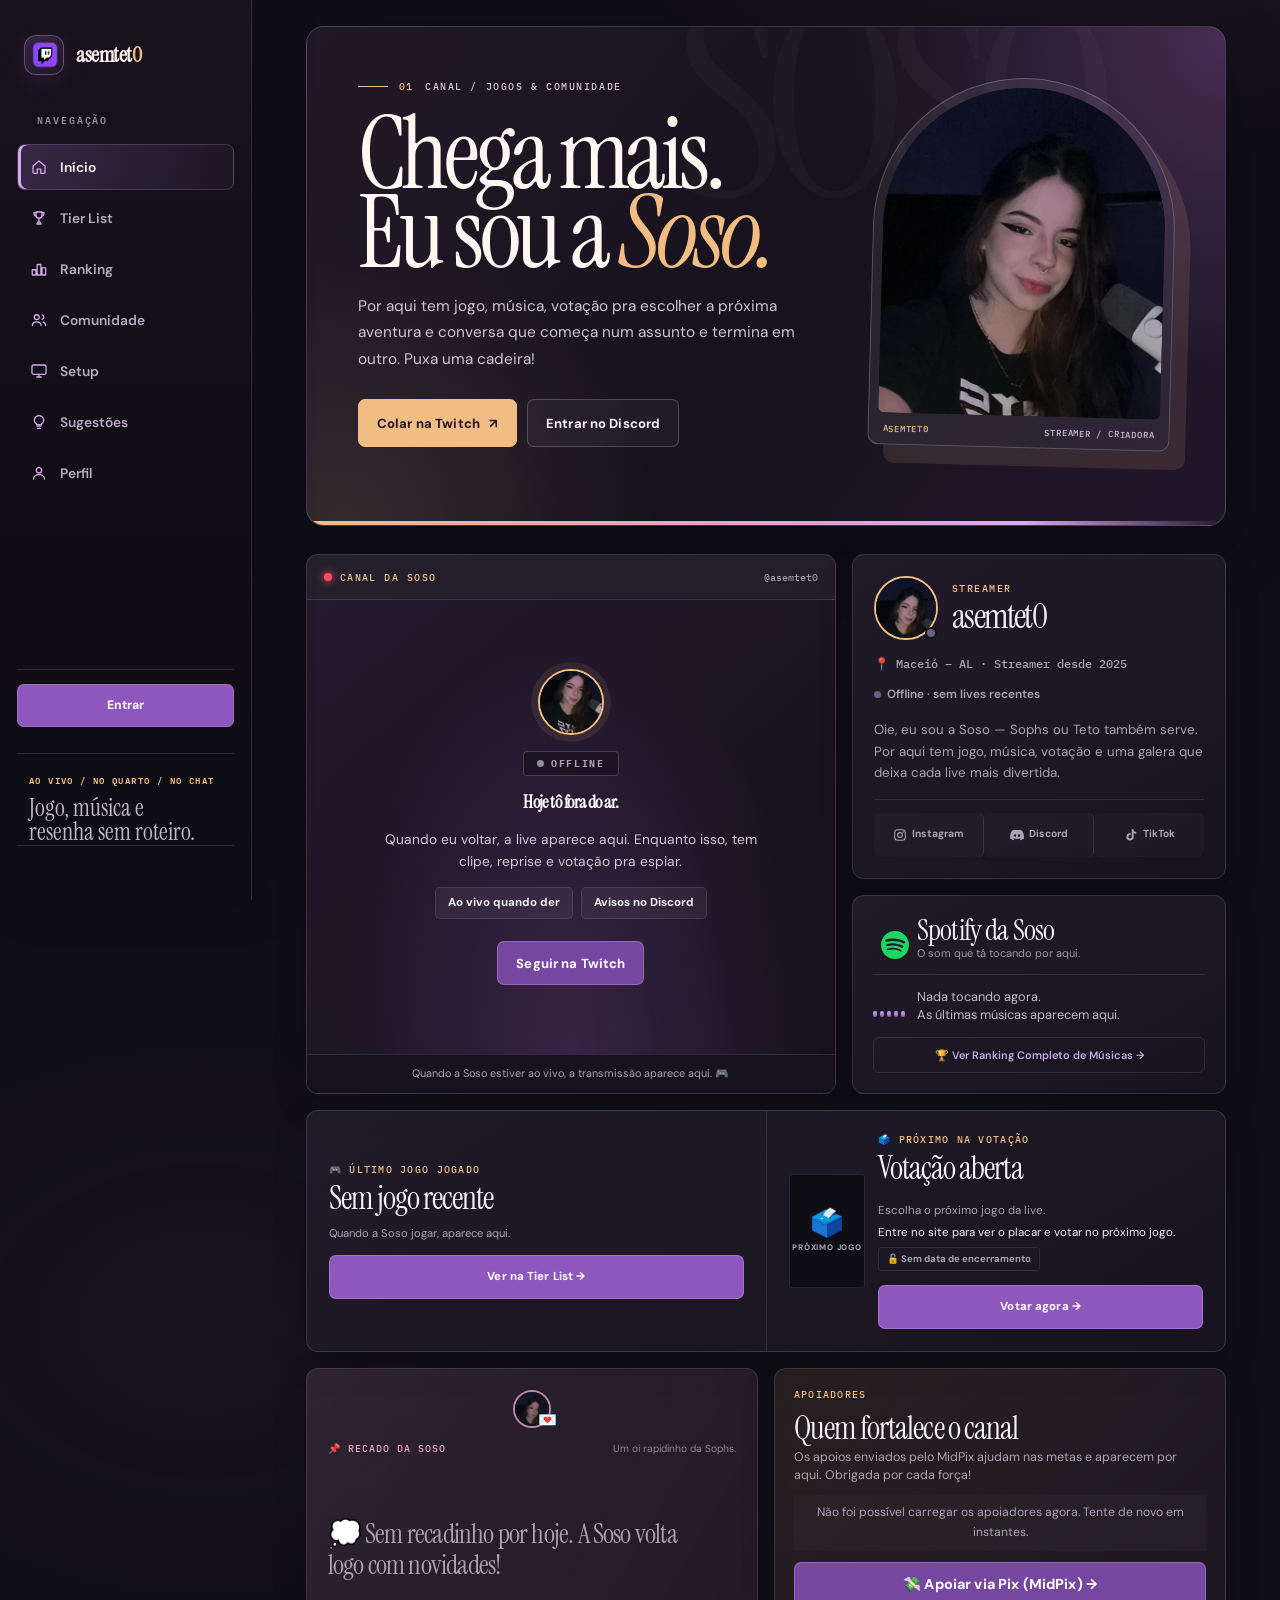
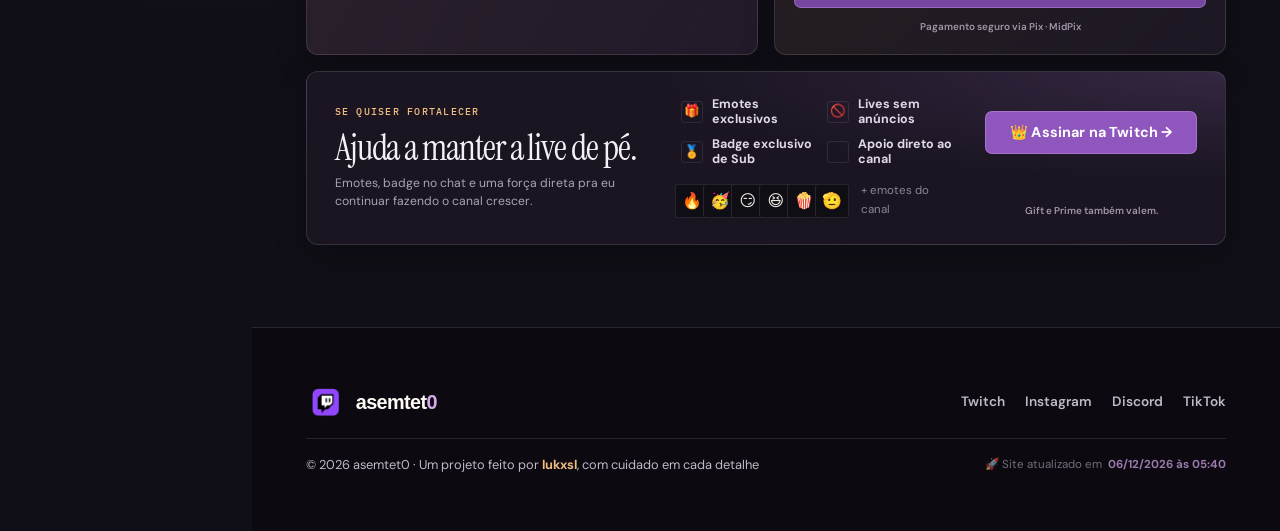
==== commit b1c235f5: "att v15" ====
--- a/public/index.html
+++ b/public/index.html
@@ -5,30 +5,30 @@
 <meta charset="utf-8"/>
 <meta content="width=device-width, initial-scale=1" name="viewport"/>
 <title>asemtet0 — Streamer &amp; Comunidade | Soso (asemtet0)</title>
-<meta content="O cantinho da asemtet0 (Soso): lives na Twitch, tier list de jogos, ranking da comunidade, setup, playlist e votação do próximo jogo. Games, caos e gameplay duvidosa. 💜" name="description"/>
+<meta content="Lives, jogos, música e resenha com asemtet0 (Soso). Acompanhe a Twitch, vote no próximo jogo, explore o setup e participe da comunidade." name="description"/>
 <meta content="asemtet0" name="author"/>
 <meta content="index, follow, max-image-preview:large" name="robots"/>
 <link href="https://asemtet0.vercel.app/" rel="canonical"/>
-<meta content="asemtet0 — Cantinho da Soso" property="og:site_name"/>
+<meta content="asemtet0 — Soso Arcade" property="og:site_name"/>
 <meta content="pt_BR" property="og:locale"/>
-<meta content="asemtet0 — Streamer &amp; Comunidade 💜" property="og:title"/>
-<meta content="Lives na Twitch, tier list de jogos, ranking da comunidade, setup e votação do próximo jogo. Vem pro cantinho!" property="og:description"/>
+<meta content="asemtet0 — Streamer &amp; Comunidade " property="og:title"/>
+<meta content="Lives na Twitch, tier list de jogos, ranking, setup, música e votação. Chega mais pra resenha!" property="og:description"/>
 <meta content="website" property="og:type"/>
 <meta content="https://asemtet0.vercel.app/" property="og:url"/>
 <meta content="https://asemtet0.vercel.app/img/banner.png" property="og:image"/>
-<meta content="Banner do cantinho da asemtet0" property="og:image:alt"/>
+<meta content="Arte do canal asemtet0" property="og:image:alt"/>
 <meta content="summary_large_image" name="twitter:card"/>
-<meta content="asemtet0 — Streamer &amp; Comunidade 💜" name="twitter:title"/>
+<meta content="asemtet0 — Streamer &amp; Comunidade " name="twitter:title"/>
 <meta content="Lives na Twitch, tier list de jogos, ranking da comunidade, setup e votação do próximo jogo." name="twitter:description"/>
 <meta content="https://asemtet0.vercel.app/img/banner.png" name="twitter:image"/>
-<meta content="#0B0A0F" name="theme-color"/>
+<meta content="#100E16" name="theme-color"/>
 <link href="img/favicon.svg" rel="icon" type="image/svg+xml"/>
 <link href="img/apple-touch-icon.png" rel="apple-touch-icon"/>
 <link href="https://fonts.googleapis.com" rel="preconnect"/>
 <link crossorigin="" href="https://fonts.gstatic.com" rel="preconnect"/>
 <link href="https://player.twitch.tv" rel="preconnect"/>
 <link href="https://static-cdn.jtvnw.net" rel="dns-prefetch"/>
-<link href="https://fonts.googleapis.com/css2?family=Archivo:wght@400;500;600;700;800;900&amp;family=DM+Sans:wght@400;500;600;700&amp;family=IBM+Plex+Mono:wght@400;500;600&amp;display=swap" rel="stylesheet"/>
+<link href="https://fonts.googleapis.com/css2?family=DM+Sans:wght@400;500;600;700&amp;family=IBM+Plex+Mono:wght@400;500;600&amp;family=Instrument+Serif:ital@0;1&amp;display=swap" rel="stylesheet"/>
 <link href="css/core.css" rel="stylesheet"/>
 <link href="css/components.css" rel="stylesheet"/>
 <link href="css/pages.css" rel="stylesheet"/>
@@ -36,8 +36,9 @@
 <link href="css/admin.css" rel="stylesheet"/>
 <link href="css/home.css" rel="stylesheet"/>
 <link href="css/redesign.css" rel="stylesheet"/>
+<link href="css/identity.css" rel="stylesheet"/>
 <script type="application/ld+json">
-{"@context":"https://schema.org","@type":"WebSite","name":"asemtet0 — Cantinho da Soso","alternateName":"asemtet0","url":"https://asemtet0.vercel.app/","inLanguage":"pt-BR","description":"Lives na Twitch, tier list de jogos, ranking da comunidade, setup e votação do próximo jogo.","author":{"@type":"Person","name":"asemtet0","alternateName":"Soso","url":"https://www.twitch.tv/asemtet0","sameAs":["https://www.twitch.tv/asemtet0","https://www.instagram.com/asemtet0/","https://www.tiktok.com/@sososemtet0"]}}
+{"@context":"https://schema.org","@type":"WebSite","name":"asemtet0 — Soso Arcade","alternateName":"asemtet0","url":"https://asemtet0.vercel.app/","inLanguage":"pt-BR","description":"Lives na Twitch, tier list de jogos, ranking da comunidade, setup e votação do próximo jogo.","author":{"@type":"Person","name":"asemtet0","alternateName":"Soso","url":"https://www.twitch.tv/asemtet0","sameAs":["https://www.twitch.tv/asemtet0","https://www.instagram.com/asemtet0/","https://www.tiktok.com/@sososemtet0"]}}
 </script>
 </head>
 <body>
@@ -119,11 +120,11 @@
 <span aria-hidden="true">←</span> Voltar ao site
   </button>
 <aside aria-label="Identidade da comunidade asemtet0" class="login-editorial">
-<img alt="Arte do cantinho da Soso" class="login-editorial-image" fetchpriority="high" src="img/banner.png"/>
+<img alt="Retrato da Soso" class="login-editorial-image" fetchpriority="high" src="img/avatar.webp"/>
 <div class="login-editorial-copy">
 <span class="login-editorial-kicker">ASEMTET0 / COMUNIDADE</span>
-<h1>Seu lugar<br/>é <em>aqui.</em></h1>
-<p>Entre para acompanhar as votações, guardar suas conquistas e fazer parte do cantinho.</p>
+<h1>Bora voltar<br/>pra <em>resenha?</em></h1>
+<p>Entre pra votar, acompanhar seu progresso e guardar suas conquistas.</p>
 <span class="login-editorial-signature">GAMES · CONVERSAS · COMUNIDADE</span>
 </div>
 </aside>
@@ -134,9 +135,9 @@
 <span class="login-brand-copy">ASEMTET0 <i>·</i> COMUNIDADE</span>
 </div>
 <header class="login-head">
-<span class="login-eyebrow">BEM-VINDA(O) DE VOLTA</span>
+<span class="login-eyebrow">QUE BOM TER VOCÊ AQUI</span>
 <h2 id="loginTitle">Entrar</h2>
-<p id="loginSubtitle">Acesse seu perfil para votar e interagir.</p>
+<p id="loginSubtitle">Entre pra votar, acompanhar seu progresso e continuar de onde parou.</p>
 </header>
 <div class="login-providers">
 <a class="login-provider login-provider-google" href="/api/auth?action=google-login">
@@ -184,7 +185,7 @@
 </button>
 </form>
 <p class="login-switch"><span id="loginSwitchNote">Primeira vez por aqui?</span> <button aria-pressed="false" data-auth-mode="register" id="loginSwitchBtn" type="button">Criar conta</button></p>
-<p class="login-legal">Ao entrar, você concorda em respeitar as pessoas e as regras desta comunidade. 💜</p>
+<p class="login-legal">Ao entrar, você concorda com as regras da comunidade. Seus dados são usados para manter sua conta, salvar seu progresso e proteger as votações.</p>
 </div>
 </div>
 </div>
@@ -210,8 +211,8 @@
 <div class="nav-user" id="navUser"></div>
 </div>
 <div aria-hidden="true" class="nav-editorial-note">
-<span>O CANTINHO DA SOSO</span>
-<p>Jogos, música e<br/>gente boa por perto.</p>
+<span>AO VIVO / NO QUARTO / NO CHAT</span>
+<p>Jogo, música e<br/>resenha sem roteiro.</p>
 </div>
 <div class="nav-actions">
 <button aria-label="Painel Admin" class="nav-admin-btn" id="btn-admin" onclick="mudarAba('admin')" title="Painel Admin" type="button"><svg aria-hidden="true" class="ico" focusable="false"><use href="#i-gear"></use></svg></button>
@@ -226,11 +227,11 @@
 <section class="page-section ativo" id="sec-inicio">
 <div class="home-masthead reveal">
 <div class="home-masthead-content">
-<p class="home-eyebrow"><span>01</span> Início / streamer &amp; comunidade</p>
-<h1 class="home-display">O cantinho<br/>da <em>Soso</em></h1>
-<p class="home-lede">Gameplay, música, conversa e uma comunidade que transforma cada live em história. Entra, fica à vontade e vem fazer parte do cantinho.</p>
+<p class="home-eyebrow"><span>01</span> Canal / jogos &amp; comunidade</p>
+<h1 class="home-display">Chega mais.<br/>Eu sou a <em>Soso.</em></h1>
+<p class="home-lede">Por aqui tem jogo, música, votação pra escolher a próxima aventura e conversa que começa num assunto e termina em outro. Puxa uma cadeira!</p>
 <div class="home-actions">
-<a class="home-link-primary" href="https://www.twitch.tv/asemtet0" rel="noopener" target="_blank">Ver canal na Twitch <span aria-hidden="true">↗</span></a>
+<a class="home-link-primary" href="https://www.twitch.tv/asemtet0" rel="noopener" target="_blank">Colar na Twitch <span aria-hidden="true">↗</span></a>
 <a class="home-link-secondary" href="https://discord.gg/J4gGaKWFPZ" rel="noopener" target="_blank">Entrar no Discord</a>
 </div>
 </div>
@@ -269,11 +270,11 @@
 <div class="offline-panel" id="offlinePanel">
 <img alt="Soso" id="offlineAvatarImg" loading="lazy" onerror="this.style.display='none'" src="img/avatar.webp"/>
 <span class="offline-badge"><i aria-hidden="true"></i> Offline</span>
-<h4>O cantinho tá descansando 💜</h4>
-<p>Siga o canal pra ser avisada(o) quando a Soso entrar ao vivo!</p>
+<h4>Hoje tô fora do ar.</h4>
+<p>Quando eu voltar, a live aparece aqui. Enquanto isso, tem clipe, reprise e votação pra espiar.</p>
 <div class="offline-info">
-<span>📅 Lives toda semana</span>
-<a href="https://discord.gg/J4gGaKWFPZ" rel="noopener" target="_blank">🔔 Avisos no Discord</a>
+<span>Ao vivo quando der</span>
+<a href="https://discord.gg/J4gGaKWFPZ" rel="noopener" target="_blank">Avisos no Discord</a>
 </div>
 <div class="offline-actions">
 <a class="btn twitch-accent" href="https://www.twitch.tv/asemtet0" rel="noopener" target="_blank">Seguir na Twitch</a>
@@ -290,7 +291,7 @@
 <span class="lnchip">🎮 <b id="liveNowGame">—</b></span>
 </div>
 </div>
-<div class="player-note" id="playerNoteText">Quando a Soso estiver ao vivo, a transmissão aparece aqui. 🎮</div>
+<div class="player-note" id="playerNoteText">A transmissão aparece aqui quando eu entrar ao vivo.</div>
 </article><article class="card profile-card home-profile reveal">
 <div class="profile-head">
 <div class="profile-avatar-container">
@@ -301,14 +302,14 @@
 <span class="home-card-kicker">Streamer</span>
 <h2 class="profile-name">
               asemtet0
-              <span class="h2-emoji">💜</span>
+              <span class="h2-emoji"></span>
 </h2>
 </div>
 </div>
 <p class="profile-location" id="profileSubloc">📍 Maceió – AL · Streamer desde 2025</p>
 <p class="profile-status-dinamica" id="profileStatusDinamica">Carregando status…</p>
 <p class="profile-description">
-          Oie! Eu sou a Soso — Sophs ou Teto também serve. Aqui ficam os jogos, as músicas, as votações e as pessoas que deixam cada live mais especial. 💜
+          Oie, eu sou a Soso — Sophs ou Teto também serve. Por aqui tem jogo, música, votação e uma galera que deixa cada live mais divertida.
         </p>
 <div class="profile-socials">
 <a class="profile-social-btn" href="https://www.instagram.com/asemtet0/" rel="noopener" target="_blank" title="Instagram">
@@ -331,7 +332,7 @@
 </span>
 <div class="music-info">
 <h3>Spotify da Soso</h3>
-<p>A trilha sonora que rola nas lives. 💜</p>
+<p>O som que tá tocando por aqui.</p>
 </div>
 </div>
 <div aria-live="polite" class="music-panel on" id="musicPainelOuvindo">
@@ -390,14 +391,14 @@
 <span aria-hidden="true">💌</span>
 </div>
 <div class="recado-bubble">
-<div class="recado-meta"><b>📌 Recado da Soso</b><small id="recadoData">Um oi rapidinho da Sophs 💜</small></div>
+<div class="recado-meta"><b>📌 Recado da Soso</b><small id="recadoData">Um recado rapidinho da Sophs</small></div>
 <p aria-live="polite" class="recado-texto" id="recadoTexto"><span class="sk sk-line w90"></span><span class="sk sk-line w70"></span><span class="sk sk-line w50"></span></p>
 </div>
 </article><article class="card midpix-box home-midpix reveal" id="midpixCard">
 <div class="midpix-head">
-<span class="midpix-kicker">💜 Apoiadores</span>
-<h3>Quem ajuda o cantinho</h3>
-<p>Os maiores apoiadores do MidPix e a meta da live. Obrigado, gente! 💜</p>
+<span class="midpix-kicker">APOIADORES</span>
+<h3>Quem fortalece o canal</h3>
+<p>Os apoios enviados pelo MidPix ajudam nas metas e aparecem por aqui. Obrigada por cada força!</p>
 </div>
 <div class="midpix-goal" hidden="" id="midpixGoal">
 <div class="midpix-goal-top">
@@ -414,19 +415,19 @@
 <small class="midpix-note">Pagamento seguro via Pix · MidPix</small>
 </article><article class="card sub-hero-box home-sub reveal">
 <div class="sub-hero-top">
-<span class="sub-kicker">👑 Cantinho VIP</span>
-<h3>Entre pro cantinho</h3>
-<p>Assine o canal e apoie a Soso com os benefícios exclusivos da Twitch. 💜</p>
+<span class="sub-kicker">SE QUISER FORTALECER</span>
+<h3>Ajuda a manter a live de pé.</h3>
+<p>Emotes, badge no chat e uma força direta pra eu continuar fazendo o canal crescer.</p>
 </div>
 <div class="sub-perks-grid">
 <div class="sub-perk"><i>🎁</i><span>Emotes exclusivos</span></div>
 <div class="sub-perk"><i>🚫</i><span>Lives sem anúncios</span></div>
 <div class="sub-perk"><i>🏅</i><span>Badge exclusivo de Sub</span></div>
-<div class="sub-perk"><i>💜</i><span>Apoio direto ao cantinho</span></div>
+<div class="sub-perk"><i></i><span>Apoio direto ao canal</span></div>
 </div>
 <div class="emotes-mini-grid" id="emotesMiniGrid"></div>
 <a class="btn big block sub-hero-cta" href="https://www.twitch.tv/subs/asemtet0" rel="noopener" target="_blank">👑 Assinar na Twitch →</a>
-<small class="sub-note">🎁 Gift e Prime também valem 💜</small>
+<small class="sub-note">Gift e Prime também valem.</small>
 </article></div>
 </section>
 <!-- ==================== TIER LIST ==================== -->
@@ -517,7 +518,7 @@
 <header class="section-header reveal">
 <span class="section-kicker">🏆 Comunidade</span>
 <h2>Ranking</h2>
-<p>Quem mais brilha no cantinho: horas assistidas, pontos, chat e músicas.</p>
+<p>Quem aparece por aqui: horas assistidas, pontos, chat e músicas.</p>
 </header>
 <div class="rk" data-mode="horas" id="rankingContainer">
 <div class="rk-hero">
@@ -560,8 +561,8 @@
 <section class="page-section" id="sec-comunidade">
 <header class="section-header reveal">
 <span class="section-kicker">💬 Comunidade</span>
-<h2>Faz parte do cantinho</h2>
-<p>Entre no Discord, veja os clipes, escute a playlist e conheça as regras.</p>
+<h2>Bora pra comunidade?</h2>
+<p>Entra no Discord, dá uma olhada nos clipes, coloca a playlist pra tocar e confere as regras.</p>
 </header>
 <div class="sub-tabs reveal" id="comunidadeTabs">
 <button class="sub-tab on" data-tab="discord"><svg aria-hidden="true" class="ico" focusable="false"><use href="#i-message"></use></svg> Discord</button>
@@ -573,8 +574,8 @@
 <div class="cm-midpix reveal">
 <div class="cm-midpix-copy">
 <span class="cm-midpix-kicker">💸 Apoio via Pix</span>
-<b>Manda um MidPix pro cantinho</b>
-<small>Sem assinatura e sem complicação: qualquer valor ajuda a manter a live no ar. 💜</small>
+<b>Manda um MidPix pra fortalecer</b>
+<small>Sem assinatura e sem complicação: qualquer valor ajuda a manter as lives acontecendo.</small>
 </div>
 <a class="btn big midpix-btn" data-midpix="" href="https://midpix.live/asemtet0" rel="noopener" target="_blank">💸 Apoiar via Pix (MidPix) →</a>
 </div>
@@ -584,8 +585,8 @@
 <span aria-hidden="true" class="cm-orb o2"></span>
 <div class="cm-hero-copy">
 <span class="cm-pill"><i class="cm-dot"></i> Comunidade ativa</span>
-<h3>Seu lugar na resenha 💜</h3>
-<p id="dcMembros">Avisos de live, resenha e novidades do cantinho.</p>
+<h3>A resenha acontece por aqui.</h3>
+<p id="dcMembros">Avisos de live, conversa, memes e novidades do canal.</p>
 <div class="cm-hero-actions">
 <a class="btn big cm-btn-dc" href="https://discord.gg/J4gGaKWFPZ" rel="noopener" target="_blank">💬 Entrar no Discord →</a>
 <a class="btn big ghost" href="https://www.twitch.tv/asemtet0" rel="noopener" target="_blank">📺 Ver a live</a>
@@ -599,16 +600,16 @@
 </div>
 </div>
 <div class="cm-perks">
-<div class="cm-perk reveal"><span class="cm-perk-ic">📢</span><b>Avisos em primeira mão</b><span>Sabe quando a live começa antes de todo mundo.</span></div>
-<div class="cm-perk reveal"><span class="cm-perk-ic">🎮</span><b>Calls e jogos em grupo</b><span>Sessões abertas pra jogar junto com a galera.</span></div>
-<div class="cm-perk reveal"><span class="cm-perk-ic">💬</span><b>Chat livre e memes</b><span>Resenha, risada e zero cerimônia.</span></div>
-<div class="cm-perk reveal"><span class="cm-perk-ic">🎬</span><b>Indicações da galera</b><span>Jogos, filmes e séries que valem o seu tempo.</span></div>
+<div class="cm-perk reveal"><span class="cm-perk-ic">📢</span><b>Avisos quando a live começar</b><span>O Discord avisa quando eu entrar ao vivo.</span></div>
+<div class="cm-perk reveal"><span class="cm-perk-ic">🎮</span><b>Jogatina em grupo</b><span>Quando rolar partida com a galera, o convite aparece por lá.</span></div>
+<div class="cm-perk reveal"><span class="cm-perk-ic">💬</span><b>Resenha sem roteiro</b><span>Memes, conversa e papo que vai longe.</span></div>
+<div class="cm-perk reveal"><span class="cm-perk-ic">🎬</span><b>Indicações da comunidade</b><span>Aquele jogo, filme ou série que merece uma chance.</span></div>
 </div>
 <div class="metas-comunidade reveal">
 <span class="ap-h">🎯 Metas da comunidade <small class="ap-sub">a gente chega lá junto</small></span>
 <div class="goals3" style="grid-template-columns:1fr 1fr;margin:0">
 <div class="goalc">
-<div class="gc-top"><span>💜 Seguidores</span><b id="goalSegNum">…</b></div>
+<div class="gc-top"><span> Seguidores</span><b id="goalSegNum">…</b></div>
 <div class="goal-bar"><i id="goalSegBar" style="width:0%"></i></div>
 <small id="goalSegDesc">Carregando…</small>
 </div>
@@ -628,7 +629,7 @@
 </h3>
 <div class="clips-grid-4" id="clipsGrid"></div>
 </div>
-<p class="tm-h4" id="clipsVazio" style="padding:20px;text-align:center;display:none">Nenhum clipe disponível agora. Volta mais tarde! 💜</p>
+<p class="tm-h4" id="clipsVazio" style="padding:20px;text-align:center;display:none">Nenhum clipe disponível agora. Volta mais tarde! </p>
 </div>
 <div class="sub-panel" data-panel="playlist">
 <div class="card music-full reveal">
@@ -638,7 +639,7 @@
 </span>
 <div>
 <h3>Playlist da Soso</h3>
-<p>A trilha sonora que embala o cantinho 💜</p>
+<p>A trilha sonora que embala as lives.</p>
 </div>
 </div>
 <div class="music-embed" id="musicEmbedComunidade">
@@ -656,18 +657,18 @@
 <div class="benefit"><b>🎁 Emotes personalizados pro chat</b><span>Use os emotes exclusivos dos subs em qualquer live.</span></div>
 <div class="benefit"><b>🚫 Sem anúncios</b><span>Assista as lives tranquilamente, sem interrupção.</span></div>
 <div class="benefit"><b>🏅 Badge exclusivo de Sub</b><span>Apareça com um badge especial no chat das lives.</span></div>
-<div class="benefit"><b>💜 Apoio direto ao cantinho</b><span>Cada Sub ajuda a manter o canal ativo e melhorar o setup.</span></div>
+<div class="benefit"><b> Apoio direto ao canal</b><span>Cada Sub ajuda a manter o canal ativo e melhorar o setup.</span></div>
 </div>
 </div>
 <div class="sub-emotes reveal">
 <h3>🎨 Preview dos emotes</h3>
-<p>Um gostinho do que você desbloqueia virando Sub. 💜</p>
+<p>Um gostinho do que você desbloqueia virando Sub. </p>
 <div class="emotes-grid" id="emotesGridComunidade"></div>
 </div>
 <div class="sub-cta reveal">
 <div>
-<b>Pronto pra apoiar o cantinho?</b>
-<span>Vira Sub na Twitch e vem fazer parte!</span>
+<b>Quer fortalecer o canal?</b>
+<span>Vira Sub na Twitch e aproveita os benefícios!</span>
 </div>
 <a class="twitch-sub-btn" href="https://www.twitch.tv/subs/asemtet0" rel="noopener" target="_blank">👑 Assinar na Twitch →</a>
 </div>
@@ -687,14 +688,14 @@
 <div class="rules-wrap reveal">
 <h3>📜 Regras da comunidade</h3>
 <div class="rules-grid">
-<div class="rule-card"><i>01</i><span class="rc-ic">💜</span><div><strong>Respeito em primeiro lugar</strong><p>Nada de discurso de ódio, preconceito, racismo, homofobia ou assédio.</p></div></div>
+<div class="rule-card"><i>01</i><span class="rc-ic"></span><div><strong>Respeito em primeiro lugar</strong><p>Nada de discurso de ódio, preconceito, racismo, homofobia ou assédio.</p></div></div>
 <div class="rule-card"><i>02</i><span class="rc-ic">🚫</span><div><strong>Sem spoilers nem dicas</strong><p>Não dê dicas ou spoilers, a não ser que eu peça.</p></div></div>
 <div class="rule-card"><i>03</i><span class="rc-ic">🕊️</span><div><strong>Cuide do clima do chat</strong><p>Evite discussões desnecessárias ou brigas.</p></div></div>
 <div class="rule-card"><i>04</i><span class="rc-ic">💬</span><div><strong>Sem spam ou flood</strong><p>Não repita mensagens nem encha o chat de símbolos.</p></div></div>
-<div class="rule-card"><i>05</i><span class="rc-ic">👑</span><div><strong>Respeite a moderação</strong><p>As decisões dos mods valem pra manter o cantinho organizado.</p></div></div>
+<div class="rule-card"><i>05</i><span class="rc-ic">👑</span><div><strong>Respeite a moderação</strong><p>As decisões dos mods valem pra manter a comunidade organizada.</p></div></div>
 <div class="rule-card"><i>06</i><span class="rc-ic">🎮</span><div><strong>Divirta-se!</strong><p>O objetivo é jogar, conversar e dar risada junto.</p></div></div>
 </div>
-<p class="rules-foot">Vale a mesma regra na Twitch e no Discord. 💜</p>
+<p class="rules-foot">As mesmas regras valem na Twitch e no Discord.</p>
 </div>
 </div>
 </div>
@@ -761,7 +762,7 @@
 <span class="rpg-name-main">Lukzin</span>
 <span class="rpg-badge">DEV</span>
 </div>
-<div class="rpg-text" id="dlgText">E aí, tudo bão? Clica nos pontinhos roxos pra ver as peças do setup da Soso, ou me chama no Tour ali em cima que fica bão demais! Ah, e pode clicar em mim também. 💜</div>
+<div class="rpg-text" id="dlgText">E aí, tudo bão? Clica nos pontinhos roxos pra ver as peças do setup da Soso, ou me chama no Tour ali em cima que fica bão demais! Ah, e pode clicar em mim também. </div>
 <div class="rpg-chips" id="dlgChips"></div>
 <div class="rpg-recap" hidden="" id="dlgRecap"></div>
 <div class="rpg-actions" hidden="" id="dlgActions">
@@ -791,9 +792,9 @@
 <!-- ==================== SUGESTÕES ==================== -->
 <section class="page-section" id="sec-sugestoes">
 <header class="section-header reveal">
-<span class="section-kicker">💡 Sua voz conta</span>
+<span class="section-kicker">💡 IDEIAS DA COMUNIDADE</span>
 <h2>Sugestões &amp; Votação</h2>
-<p>Vote no próximo jogo ou mande uma ideia.</p>
+<p>Escolhe o próximo jogo ou manda uma ideia pra Soso.</p>
 <div class="sug-tabs" id="sugTabs">
 <button class="sug-tab on" data-tab="votar" type="button">🗳️ Votar</button>
 <button class="sug-tab" data-tab="sugerir" type="button">💡 Sugerir</button>
@@ -858,7 +859,7 @@
 <span>✅</span>
 <div>
 <b>Ideia enviada!</b>
-<small>A Soso vai analisar 💜</small>
+<small>A Soso vai dar uma olhada!</small>
 </div>
 </div>
 </div>
@@ -873,7 +874,7 @@
 <div class="sir-lista" id="sirLista">
 <div class="sir-empty">
 <span>✨</span>
-<small>Nenhuma ideia ainda. Seja a primeira 💜</small>
+<small>Ainda não pintou ideia por aqui. Pode começar pela sua!</small>
 </div>
 </div>
 </div>
@@ -895,7 +896,7 @@
 <div class="community-profile-banner">
 <div aria-hidden="true" class="community-profile-banner-glow"></div>
 <div class="community-profile-banner-copy">
-<span class="community-profile-overline">BEM-VINDA(O) AO CANTINHO</span>
+<span class="community-profile-overline">OLHA QUEM CHEGOU</span>
 <h2 id="pfBannerNome">@convidado</h2>
 <p id="pfBannerStatus">Entre para visualizar seu espaço.</p>
 </div>
@@ -907,8 +908,8 @@
 </div>
 <div class="pf-signin-prompt" id="pfSignInPrompt">
 <div aria-hidden="true" class="pf-signin-icon">✦</div>
-<h2>Seu cantinho começa aqui</h2>
-<p>Entre com a Twitch ou seu e-mail para acompanhar suas atividades, conectar sua conta e participar da comunidade.</p>
+<h2>Seu perfil começa por aqui</h2>
+<p>Entre com a Twitch ou seu e-mail pra acompanhar sua atividade, conectar suas contas e participar das votações.</p>
 <button class="auth-primary" id="pfProfileLogin" type="button">Entrar ou criar conta <span>→</span></button>
 </div>
 <div hidden="" id="pfSignedInContent">
@@ -933,7 +934,7 @@
 <div class="community-profile-lower-grid">
 <section class="community-profile-info-card community-profile-ranking-card">
 <span class="community-profile-overline">CONTINUE PARTICIPANDO</span>
-<h3>Faça parte do ranking</h3>
+<h3>Seu lugar no ranking</h3>
 <p>Confira os dados de horas assistidas, pontos, chat e apoiadores do canal.</p>
 <button class="community-profile-secondary" id="pfOpenGlobalRanking" type="button">Ver ranking completo ↗</button>
 </section>
@@ -1042,7 +1043,7 @@
 </div>
 </div>
 <div class="footer-bottom">
-<p class="footer-credit">© 2026 asemtet0 · Feito com 💜 por <b>lukxsl</b></p>
+<p class="footer-credit">© 2026 asemtet0 · Um projeto feito por <b>lukxsl</b>, com cuidado em cada detalhe</p>
 <div class="footer-updated">🚀 Site atualizado em <b id="siteUpdated">—</b></div>
 </div>
 </div>
--- a/public/css/identity.css
+++ b/public/css/identity.css
@@ -0,0 +1,564 @@
+/* ============================================================
+   ASEMTET0 — IDENTIDADE 2026 / REVISTA DE MADRUGADA
+   Camada final de design. Não remove componentes nem contratos JS.
+   ============================================================ */
+:root {
+  color-scheme: dark;
+  --bg: #100e16;
+  --bg-2: #15111b;
+  --surface: #1a1722;
+  --surface-solid: #201b29;
+  --surface-hover: #292231;
+  --ink: #f7f1eb;
+  --white: #fffaf6;
+  --mute: #c2b8c9;
+  --dim: #a096a8;
+  --purple: #b77cde;
+  --purple-2: #d8a9f0;
+  --purple-3: #8f57bd;
+  --pink: #e7a0c3;
+  --cyan: #91c7d0;
+  --warm: #f1bd83;
+  --gold: #f1bd83;
+  --green: #8fc8ad;
+  --red: #e58b98;
+  --ok: #8fc8ad;
+  --warn: #f1bd83;
+  --err: #e58b98;
+  --line: rgba(247, 241, 235, .12);
+  --line-2: rgba(247, 241, 235, .22);
+  --r-xl: 18px;
+  --r-lg: 12px;
+  --r: 8px;
+  --r-sm: 6px;
+  --r-xs: 4px;
+  --f-display: 'Instrument Serif', 'Archivo', Georgia, serif;
+  --f-body: 'DM Sans', system-ui, sans-serif;
+  --f-mono: 'IBM Plex Mono', ui-monospace, monospace;
+  --sidebar-width: 252px;
+  --sh-floor: 0 22px 60px rgba(0, 0, 0, .24);
+  --sh: 0 10px 28px rgba(0, 0, 0, .18);
+  --sh-lg: 0 28px 80px rgba(0, 0, 0, .3);
+}
+
+html { background: var(--bg); }
+body {
+  background:
+    radial-gradient(ellipse 54rem 38rem at 86% -12%, rgba(139, 79, 170, .13), transparent 70%),
+    radial-gradient(ellipse 36rem 26rem at 16% 62%, rgba(111, 66, 128, .08), transparent 72%),
+    var(--bg);
+  color: var(--ink);
+  font-family: var(--f-body);
+  line-height: 1.62;
+}
+body::before {
+  opacity: .018;
+  background-size: 180px 180px;
+}
+body :is(h1, h2, h3, h4) {
+  color: var(--white);
+  font-family: var(--f-display) !important;
+  font-weight: 400;
+  letter-spacing: -.025em;
+  line-height: 1.04;
+}
+body :is(button, input, textarea, select) { font: inherit; }
+::selection { background: rgba(216, 169, 240, .34); color: #fff; }
+a:focus-visible, button:focus-visible, input:focus-visible,
+textarea:focus-visible, select:focus-visible, [tabindex]:focus-visible {
+  outline: 2px solid var(--warm) !important;
+  outline-offset: 3px;
+}
+
+/* Eixo central e ritmo entre seções */
+body > main.wrapper {
+  width: calc(100% - var(--sidebar-width));
+  max-width: none;
+  margin-left: var(--sidebar-width);
+  padding: 0 clamp(30px, 4.2vw, 66px);
+}
+.page-section { padding: 44px 0 58px; }
+.page-section:not(#sec-inicio) { min-height: 66vh; }
+.section-header { margin: 0 0 30px; max-width: 820px; }
+.section-kicker {
+  display: inline-flex;
+  align-items: center;
+  gap: 9px;
+  margin-bottom: 14px;
+  padding: 0;
+  color: var(--warm);
+  background: transparent;
+  border: 0;
+  border-radius: 0;
+  font: 600 .66rem/1.4 var(--f-mono) !important;
+  letter-spacing: .16em;
+  text-transform: uppercase;
+}
+.section-kicker::before { content: ''; width: 24px; height: 1px; background: currentColor; }
+.section-header h1, .section-header h2 {
+  margin: 0;
+  color: var(--white);
+  font: 400 clamp(2.7rem, 5.3vw, 4.9rem)/.98 var(--f-display) !important;
+  letter-spacing: -.035em;
+}
+.section-header p {
+  max-width: 58ch;
+  margin-top: 12px;
+  color: var(--mute);
+  font-size: .96rem;
+  line-height: 1.72;
+}
+
+/* Navegação lateral: identidade de revista, com estado ativo reconhecível */
+body > nav.site-nav {
+  background: linear-gradient(180deg, #17121d 0%, #110e16 48%, #0f0d14 100%);
+  border-right: 1px solid rgba(216, 169, 240, .16);
+  box-shadow: 16px 0 50px rgba(0, 0, 0, .13);
+}
+body > nav.site-nav .site-nav-inner { padding: 30px 17px 24px; gap: 26px; }
+.site-nav .logo-container { gap: 12px; padding: 5px 7px; }
+.site-nav .logo-mark {
+  width: 40px; height: 40px; border: 1px solid rgba(216, 169, 240, .34);
+  border-radius: 12px; background: linear-gradient(145deg, #392444, #1c1723);
+  box-shadow: 0 7px 22px rgba(129, 72, 156, .2);
+}
+.site-nav .twitch-logo-img { width: 29px; height: 29px; border-radius: 7px; }
+.site-nav .logo-text { font: 700 1.4rem/1 var(--f-display); letter-spacing: -.02em; }
+.site-nav .logo-text span { color: var(--warm); }
+.site-nav .nav-section-label {
+  padding: 0 9px; color: #95899e;
+  font: 600 .6rem var(--f-mono); letter-spacing: .2em;
+}
+.site-nav .nav-links { gap: 5px; }
+.site-nav .nav-links button {
+  min-height: 46px; padding: 10px 12px; border: 1px solid transparent;
+  border-radius: 8px; color: #b7acbf; font-size: .86rem; font-weight: 600;
+  transition: background .18s ease, color .18s ease, border-color .18s ease;
+}
+.site-nav .nav-links button:hover {
+  color: var(--white); background: rgba(216, 169, 240, .08); border-color: rgba(216, 169, 240, .12);
+}
+.site-nav .nav-links button.on {
+  color: var(--white); background: linear-gradient(100deg, rgba(183, 124, 222, .22), rgba(183, 124, 222, .055));
+  border-color: rgba(216, 169, 240, .2); box-shadow: inset 3px 0 var(--purple-2);
+}
+.site-nav .nav-link-icon { color: var(--purple-2); }
+.site-nav .nav-user { border-color: var(--line); }
+.site-nav .nav-auth-entrar {
+  min-height: 43px; border: 1px solid rgba(255, 255, 255, .14); border-radius: 7px;
+  background: var(--purple-3); box-shadow: none; font-size: .77rem;
+}
+.site-nav .nav-auth-entrar:hover { background: #a56ccb; transform: none; box-shadow: none; filter: none; }
+.site-nav .nav-editorial-note {
+  margin-top: auto; padding: 18px 12px 0; border-top: 1px solid var(--line);
+}
+.site-nav .nav-editorial-note > span { color: var(--warm); font: 600 .58rem var(--f-mono); letter-spacing: .15em; }
+.site-nav .nav-editorial-note p { margin-top: 8px; color: #c3b8ca; font: 400 1.48rem/1.04 var(--f-display); }
+.site-nav .nav-admin-btn { border-radius: 8px; color: var(--warm); }
+
+/* Componentes partilhados */
+.card, .admin-card, .admin-menu-card2, .admin-sidebar, .community-settings-card,
+.community-profile-info-card, .community-stat-card, .rk-board, .rk-side,
+.sug-form-col, .sir-list-col, .cmds-wrap, .rules-wrap {
+  border: 1px solid var(--line) !important;
+  border-radius: 12px !important;
+  background: linear-gradient(150deg, rgba(34, 28, 43, .96), rgba(24, 20, 31, .98)) !important;
+  box-shadow: 0 12px 34px rgba(0, 0, 0, .15) !important;
+  backdrop-filter: none !important;
+  -webkit-backdrop-filter: none !important;
+}
+.card::before, .card::after { display: none !important; }
+.card:hover { transform: none !important; border-color: rgba(216, 169, 240, .27) !important; box-shadow: 0 16px 38px rgba(0,0,0,.22) !important; }
+.btn, .btn-mini, .btn-entrar, .auth-primary, .community-profile-secondary,
+.community-profile-danger, .twitch-sub-btn, .rk-btn, .tl-roll, .sug-tab,
+.sub-tab, .st-chip, .voto-add-btn {
+  min-height: 44px; border-radius: 7px !important; box-shadow: none !important;
+  font-weight: 700; letter-spacing: .005em; transition: background .16s ease, color .16s ease, border-color .16s ease !important;
+}
+.btn, .btn-entrar, .auth-primary {
+  color: #fff !important; background: var(--purple-3) !important;
+  border: 1px solid rgba(216, 169, 240, .34) !important;
+}
+.btn:hover, .btn-entrar:hover, .auth-primary:hover { background: #a86cc9 !important; transform: none !important; filter: none !important; }
+.btn::before { display: none !important; }
+.btn.ghost, .community-profile-secondary, .rk-btn, .tl-roll, .sug-tab, .sub-tab, .st-chip {
+  color: var(--mute) !important; background: rgba(255,255,255,.025) !important;
+  border: 1px solid var(--line-2) !important;
+}
+.btn.ghost:hover, .community-profile-secondary:hover, .rk-btn:hover,
+.tl-roll:hover, .sug-tab:hover, .sub-tab:hover, .st-chip:hover {
+  color: var(--white) !important; background: rgba(216,169,240,.1) !important; border-color: var(--purple) !important;
+}
+.btn.twitch-accent, .cm-btn-dc, .midpix-btn { background: #7547a1 !important; }
+.btn.twitch-accent:hover, .cm-btn-dc:hover, .midpix-btn:hover { background: #9160b8 !important; }
+input, textarea, select {
+  color: var(--ink) !important; background: #14111b !important;
+  border: 1px solid rgba(216, 169, 240, .2) !important; border-radius: 7px !important;
+}
+input::placeholder, textarea::placeholder { color: #93889d !important; }
+input:focus, textarea:focus, select:focus { border-color: var(--purple-2) !important; box-shadow: 0 0 0 3px rgba(183,124,222,.12) !important; outline: none !important; }
+
+/* Home: chamada visual forte, mas com foto e conteúdo reais no centro */
+#sec-inicio { padding-top: 26px; }
+#sec-inicio .home-masthead {
+  position: relative; display: grid; grid-template-columns: minmax(0, 1.22fr) minmax(260px, .78fr);
+  grid-template-areas: 'copy portrait' 'stats stats'; align-items: center;
+  gap: 26px 42px; min-height: 410px; margin: 0 0 28px; padding: clamp(28px, 4vw, 54px);
+  overflow: hidden; border: 1px solid rgba(216, 169, 240, .2); border-radius: 18px;
+  background:
+    radial-gradient(ellipse 60% 100% at 100% 2%, rgba(164, 98, 191, .3), transparent 70%),
+    radial-gradient(ellipse 45% 75% at 4% 100%, rgba(241, 189, 131, .12), transparent 76%),
+    linear-gradient(125deg, #211927 0%, #17121d 52%, #21172b 100%);
+  box-shadow: 0 24px 70px rgba(0,0,0,.22); isolation: isolate;
+}
+#sec-inicio .home-masthead::before {
+  content: 'SOSO'; position: absolute; right: 14%; top: -30px; z-index: -1;
+  color: rgba(255,255,255,.025); font: 400 clamp(9rem, 21vw, 19rem)/.8 var(--f-display);
+  letter-spacing: -.08em; pointer-events: none;
+}
+#sec-inicio .home-masthead::after {
+  content: ''; position: absolute; inset: auto 0 0; height: 4px;
+  background: linear-gradient(90deg, var(--warm), var(--pink) 44%, var(--purple-2) 78%, transparent);
+}
+#sec-inicio .home-masthead-content { grid-area: copy; max-width: 680px; z-index: 2; }
+#sec-inicio .home-eyebrow {
+  display: flex; gap: 11px; align-items: center; margin: 0 0 22px;
+  color: #d6c7dc; font: 500 .65rem var(--f-mono) !important; letter-spacing: .15em; text-transform: uppercase;
+}
+#sec-inicio .home-eyebrow::before { content: ''; width: 30px; height: 1px; background: var(--warm); }
+#sec-inicio .home-eyebrow span { color: var(--warm); }
+#sec-inicio .home-display {
+  max-width: 12ch; margin: 0 0 20px; color: #fff8f2;
+  font: 400 clamp(4.2rem, 7.9vw, 7.8rem)/.78 var(--f-display) !important;
+  letter-spacing: -.045em; text-wrap: balance;
+}
+#sec-inicio .home-display em { color: var(--warm); font-style: italic; }
+#sec-inicio .home-lede { max-width: 48ch; margin: 0 0 27px; color: #d0c4d4; font-size: clamp(.96rem, 1.1vw, 1.08rem); line-height: 1.72; }
+#sec-inicio .home-actions { display: flex; flex-wrap: wrap; gap: 10px; }
+#sec-inicio .home-link-primary, #sec-inicio .home-link-secondary {
+  min-height: 48px; padding: 12px 18px; border: 1px solid rgba(255,255,255,.2); border-radius: 7px;
+  font-size: .82rem; font-weight: 700; transition: background .16s ease, border-color .16s ease, color .16s ease;
+}
+#sec-inicio .home-link-primary { color: #211529; background: var(--warm); border-color: var(--warm); }
+#sec-inicio .home-link-primary:hover { color: #1a101f; background: #ffcf9c; border-color: #ffcf9c; }
+#sec-inicio .home-link-secondary { color: #f7eefa; background: rgba(255,255,255,.045); }
+#sec-inicio .home-link-secondary:hover { color: #fff; background: rgba(216,169,240,.13); border-color: rgba(216,169,240,.55); }
+#sec-inicio .home-portrait {
+  grid-area: portrait; position: relative; justify-self: end; align-self: center;
+  width: min(100%, 320px); margin: 0; padding: 9px;
+  background: rgba(255,255,255,.07); border: 1px solid rgba(255,255,255,.22);
+  border-radius: 170px 170px 12px 12px; box-shadow: 16px 18px 0 rgba(241,189,131,.12);
+  transform: rotate(1.5deg);
+}
+#sec-inicio .home-portrait img {
+  display: block; width: 100%; max-height: 370px; aspect-ratio: 4 / 4.65; object-fit: cover;
+  object-position: center 24%; border: 0; border-radius: 160px 160px 7px 7px;
+  filter: saturate(.96) contrast(1.04); background: var(--surface);
+}
+#sec-inicio .home-portrait figcaption {
+  display: flex; justify-content: space-between; gap: 8px; padding: 10px 5px 1px;
+  border: 0; background: transparent; color: #c9bdce;
+  font: 500 .55rem var(--f-mono); letter-spacing: .09em;
+}
+#sec-inicio .home-portrait figcaption span:first-child { color: var(--warm); }
+#sec-inicio .stats-strip {
+  grid-area: stats; display: flex; justify-content: flex-start; align-items: center; flex-wrap: wrap;
+  gap: 0; margin: 0; padding: 15px 0 0; border: 0; border-top: 1px solid rgba(255,255,255,.16);
+  border-radius: 0; background: transparent; color: #c5b7cb; font-size: .74rem; box-shadow: none;
+}
+#sec-inicio .stats-strip .strip-item { display: inline-flex; align-items: center; gap: 8px; padding: 0 20px 0 0; }
+#sec-inicio .stats-strip .strip-item b { color: #fff; font: 600 .74rem var(--f-mono); }
+#sec-inicio .stats-strip .strip-ic { color: var(--warm); }
+#sec-inicio .stats-strip .strip-sep { margin-right: 20px; color: #8f8198; }
+#sec-inicio .stats-strip .strip-live, #sec-inicio .stats-strip .strip-live b { color: #ffabb6; }
+#sec-inicio .aviso {
+  display: flex; align-items: center; gap: 15px; margin: 0 0 22px; padding: 16px 19px;
+  border: 1px solid rgba(241,189,131,.25); border-radius: 9px;
+  background: linear-gradient(100deg, rgba(241,189,131,.1), rgba(183,124,222,.055));
+}
+#sec-inicio .aviso-ic { color: var(--warm); }
+#sec-inicio .aviso-tx b { color: var(--warm); }
+#sec-inicio .home-grid {
+  display: grid; grid-template-columns: repeat(12, minmax(0, 1fr)); gap: 16px; align-items: stretch;
+}
+#sec-inicio .home-grid > * { min-width: 0; }
+#sec-inicio .home-player { grid-column: 1 / span 7; grid-row: 1 / span 2; }
+#sec-inicio .home-profile { grid-column: 8 / span 5; grid-row: 1; }
+#sec-inicio .home-music { grid-column: 8 / span 5; grid-row: 2; }
+#sec-inicio .home-jogos { grid-column: 1 / -1; grid-row: 3; }
+#sec-inicio .home-recado { grid-column: 1 / span 6; grid-row: 4; }
+#sec-inicio .home-midpix { grid-column: 7 / span 6; grid-row: 4; }
+#sec-inicio .home-sub { grid-column: 1 / -1; grid-row: 5; }
+#sec-inicio .home-grid .card { overflow: hidden; min-width: 0; }
+#sec-inicio .twitch-player-box { border-color: rgba(231,160,195,.2) !important; }
+#sec-inicio .twitch-player-header { padding: 15px 17px; border-bottom: 1px solid var(--line); background: rgba(255,255,255,.025); }
+#sec-inicio .twitch-player-title { color: var(--warm); letter-spacing: .14em; font-size: .64rem; }
+#sec-inicio .twitch-player-status { color: var(--dim); }
+#sec-inicio .twitch-player { min-height: 320px; aspect-ratio: 16 / 9; }
+#sec-inicio .offline-panel {
+  min-height: 100%; padding: 28px 22px; justify-content: center; gap: 14px;
+  background: radial-gradient(ellipse at 50% 100%, rgba(133,75,163,.3), transparent 65%), linear-gradient(140deg,#251a2e,#17121d 75%);
+}
+#sec-inicio .offline-panel::before { opacity: .38; }
+#sec-inicio .offline-panel img { width: 66px; height: 66px; border: 2px solid var(--warm); box-shadow: 0 0 0 7px rgba(241,189,131,.09); }
+#sec-inicio .offline-badge { border-radius: 4px; border-color: rgba(255,255,255,.18); background: rgba(0,0,0,.24); font-size: .6rem; }
+#sec-inicio .offline-panel h4 { color: #fff; font: 400 2.3rem/1 var(--f-display); }
+#sec-inicio .offline-panel p { max-width: 42ch; color: #d4c7d8; text-shadow: none; font-size: .86rem; }
+#sec-inicio .offline-info > * { border-radius: 5px; background: rgba(255,255,255,.055); }
+#sec-inicio .player-note { background: #17131e; color: #aaa0b2; }
+#sec-inicio .profile-card { gap: 15px; padding: 21px; }
+#sec-inicio .profile-head { align-items: center; gap: 14px; }
+#sec-inicio .profile-avatar-container { width: 64px; height: 64px; }
+#sec-inicio .profile-avatar-container img { border: 2px solid var(--warm); }
+#sec-inicio .home-card-kicker { color: var(--warm); font-size: .61rem; letter-spacing: .15em; }
+#sec-inicio .profile-name { font: 400 2.2rem/1 var(--f-display) !important; }
+#sec-inicio .profile-name .h2-emoji { display: none; }
+#sec-inicio .profile-location { color: #b6a9bc; font-size: .77rem; }
+#sec-inicio .profile-status-dinamica { color: var(--green); }
+#sec-inicio .profile-description { color: #c9bfce; font-size: .83rem; line-height: 1.62; }
+#sec-inicio .profile-social-btn { border-radius: 6px; border-color: var(--line); background: rgba(255,255,255,.025); }
+#sec-inicio .music-box { padding: 20px; }
+#sec-inicio .music-ic { border-radius: 8px; }
+#sec-inicio .music-info h3 { font: 400 1.8rem/1 var(--f-display) !important; }
+#sec-inicio .music-info p { color: var(--dim); }
+#sec-inicio .music-recentes { border-color: var(--line); }
+#sec-inicio .music-recente-item { border-radius: 6px; background: rgba(255,255,255,.025); }
+#sec-inicio .music-link-ranking { border-radius: 6px; }
+#sec-inicio .jogos-card { border-color: rgba(145,199,208,.2) !important; }
+#sec-inicio .jogo-half { padding: 22px; }
+#sec-inicio .jogo-half + .jogo-half { border-color: var(--line); }
+#sec-inicio .foco-label { color: var(--warm); font-size: .61rem; letter-spacing: .13em; }
+#sec-inicio .foco-info h3 { font: 400 2rem/1 var(--f-display) !important; }
+#sec-inicio .goal-bar, #sec-inicio .prox-bar { border-radius: 3px; }
+#sec-inicio .goal-bar i { background: linear-gradient(90deg, var(--purple-3), var(--warm)); }
+#sec-inicio .recado-card { align-items: center; padding: 21px; background: linear-gradient(120deg, rgba(231,160,195,.13), rgba(35,27,42,.96)) !important; }
+#sec-inicio .recado-av img { border: 2px solid var(--pink); }
+#sec-inicio .recado-bubble { border: 0; background: transparent; }
+#sec-inicio .recado-meta b { color: var(--pink); }
+#sec-inicio .recado-texto { color: var(--white); font: 400 1.7rem/1.12 var(--f-display); }
+#sec-inicio .midpix-box { background: linear-gradient(135deg, rgba(241,189,131,.1), rgba(30,24,37,.98)) !important; }
+#sec-inicio .midpix-kicker, #sec-inicio .sub-kicker { color: var(--warm); letter-spacing: .13em; }
+#sec-inicio .midpix-head h3, #sec-inicio .sub-hero-top h3 { font: 400 2rem/1 var(--f-display) !important; }
+#sec-inicio .midpix-note, #sec-inicio .sub-note { color: var(--dim); }
+#sec-inicio .midpix-top li { border-color: var(--line); background: rgba(255,255,255,.025); }
+#sec-inicio .sub-hero-box {
+  display: grid; grid-template-columns: 1.15fr 1fr auto; grid-template-areas: 'intro perks cta' 'intro emotes note';
+  align-items: center; gap: 14px 25px; padding: 25px 28px;
+  border: 1px solid rgba(216,169,240,.2); border-radius: 12px;
+  background: radial-gradient(ellipse at 100% 0, rgba(183,124,222,.17), transparent 45%), #1a1521 !important;
+}
+#sec-inicio .sub-hero-top { grid-area: intro; }
+#sec-inicio .sub-hero-top h3 { font: 400 2.25rem/1 var(--f-display) !important; }
+#sec-inicio .sub-hero-top p { color: #c3b6cb; font-size: .84rem; }
+#sec-inicio .sub-perks-grid { grid-area: perks; display: grid; grid-template-columns: repeat(2,minmax(0,1fr)); }
+#sec-inicio .sub-perk { color: #e2d8e7; font-size: .78rem; }
+#sec-inicio .emotes-mini-grid { grid-area: emotes; }
+#sec-inicio .sub-hero-cta { grid-area: cta; min-width: 170px; }
+#sec-inicio .sub-note { grid-area: note; text-align: center; }
+
+/* Cabeçalhos e áreas secundárias */
+#sec-tierlist .tl-head {
+  align-items: flex-end; gap: 20px; margin-bottom: 25px; padding: 26px 28px;
+  border: 1px solid rgba(216,169,240,.2); border-radius: 13px;
+  background: radial-gradient(ellipse at 94% 0, rgba(183,124,222,.2), transparent 46%), linear-gradient(120deg,#211927,#17131e);
+}
+#sec-tierlist .tl-head h1 { font: 400 clamp(2.8rem,5vw,4.8rem)/.95 var(--f-display) !important; }
+#sec-tierlist .tl-head p { color: var(--mute); }
+#sec-tierlist .tl-modo, #sec-tierlist .tl-view, #sec-tierlist .tl-chips { gap: 6px; }
+#sec-tierlist .tl-modo button, #sec-tierlist .tl-view button, #sec-tierlist .tl-chips button {
+  min-height: 38px; border-radius: 6px; border: 1px solid var(--line); background: rgba(255,255,255,.025); color: var(--mute);
+}
+#sec-tierlist .tl-modo button.on, #sec-tierlist .tl-view button.on, #sec-tierlist .tl-chips button.on {
+  color: #211529; border-color: var(--warm); background: var(--warm);
+}
+#sec-tierlist .tl-overview, #sec-tierlist .tl-toolbar, #sec-tierlist .tl-filters {
+  border-color: var(--line); border-radius: 9px; background: rgba(255,255,255,.025);
+}
+#sec-tierlist .tl-roll { color: #211529 !important; background: var(--warm) !important; border-color: var(--warm) !important; }
+#sec-ranking .rk-hero {
+  border: 1px solid rgba(216,169,240,.23); border-radius: 13px;
+  background: radial-gradient(ellipse at 90% 0, rgba(183,124,222,.21), transparent 55%), #201927;
+  box-shadow: none;
+}
+#sec-ranking .rk-hero h3 { font: 400 clamp(2.3rem,4vw,3.6rem)/1 var(--f-display) !important; }
+#sec-ranking .rk-tabs { gap: 7px; border-color: var(--line); }
+#sec-ranking .rk-tabs button { border-radius: 7px; }
+#sec-ranking .rk-tabs button.is-active { color: #211529; background: var(--warm); }
+#sec-ranking .rk-podium .rk-pod { border-radius: 9px; }
+#sec-ranking .rk-board, #sec-ranking .rk-side { padding: 19px; }
+#sec-comunidade .cm-midpix {
+  border: 1px solid rgba(241,189,131,.23); border-radius: 11px;
+  background: linear-gradient(105deg, rgba(241,189,131,.11), rgba(33,25,39,.96));
+}
+#sec-comunidade .cm-midpix b { font: 400 1.8rem/1 var(--f-display); }
+#sec-comunidade .cm-hero {
+  min-height: 280px; border: 1px solid rgba(216,169,240,.24); border-radius: 14px;
+  background: radial-gradient(ellipse at 85% 15%, rgba(241,189,131,.18), transparent 34%), radial-gradient(ellipse at 5% 100%, rgba(183,124,222,.24), transparent 58%), #211827;
+}
+#sec-comunidade .cm-hero h3 { font: 400 clamp(2.8rem,5vw,4.7rem)/.92 var(--f-display) !important; }
+#sec-comunidade .cm-pill { border-radius: 5px; }
+#sec-comunidade .cm-perk { padding: 20px; border: 1px solid var(--line); border-radius: 9px; background: rgba(255,255,255,.025); }
+#sec-comunidade .cm-perk b { color: var(--white); }
+#sec-comunidade .sub-tabs { border-bottom-color: var(--line); }
+#sec-comunidade .sub-tab.on { color: var(--warm) !important; border-color: rgba(241,189,131,.35) !important; background: rgba(241,189,131,.08) !important; }
+#sec-comunidade .sub-beneficios, #sec-comunidade .sub-emotes, #sec-comunidade .cmds-wrap, #sec-comunidade .rules-wrap {
+  border-radius: 11px; border-color: var(--line); background: rgba(255,255,255,.025);
+}
+#sec-comunidade .sub-cta { border-radius: 10px; background: linear-gradient(100deg, rgba(183,124,222,.16), rgba(241,189,131,.08)); border-color: rgba(216,169,240,.2); }
+#sec-setup .setup-game-container { border: 1px solid rgba(216,169,240,.22); border-radius: 14px; overflow: hidden; background: #17131d; box-shadow: var(--sh-floor); }
+#sec-setup .setup-tabs { border-color: var(--line); background: #100d15; }
+#sec-setup .setup-tab.on { background: var(--purple-3); }
+#sec-sugestoes .sug-tabs { display: flex; flex-wrap: wrap; gap: 7px; margin-top: 22px; }
+#sec-sugestoes .sug-tab.on { color: #211529 !important; background: var(--warm) !important; border-color: var(--warm) !important; }
+#sec-sugestoes .voto-panel-head { border-bottom-color: var(--line); }
+#sec-sugestoes .voto-panel-head h3, #sec-sugestoes .sug-form-col h3 { font: 400 2rem/1.05 var(--f-display) !important; }
+#sec-sugestoes .sug-form-col, #sec-sugestoes .sir-list-col { padding: 21px; }
+#sec-sugestoes .sir-empty { border: 1px dashed var(--line-2); border-radius: 9px; background: rgba(255,255,255,.02); }
+#sec-sugestoes .sug-success { border-radius: 8px; }
+
+/* Perfil da comunidade */
+#sec-perfil .community-profile-head h1 { font: 400 clamp(2.8rem,5vw,4.8rem)/.95 var(--f-display) !important; }
+#sec-perfil .community-profile-banner {
+  min-height: 195px; border: 1px solid rgba(216,169,240,.22); border-radius: 13px;
+  background: radial-gradient(ellipse at 86% 10%, rgba(241,189,131,.17), transparent 42%), linear-gradient(115deg,#251a2b,#17131d);
+}
+#sec-perfil .community-profile-banner h2 { font: 400 clamp(2.2rem,4vw,3.6rem)/1 var(--f-display) !important; }
+#sec-perfil .community-profile-overline { color: var(--warm); }
+#sec-perfil .community-profile-tabs button { border-radius: 6px; }
+#sec-perfil .community-profile-tabs button.is-active { color: var(--warm); border-color: rgba(241,189,131,.25); background: rgba(241,189,131,.08); }
+#sec-perfil .pf-signin-prompt { border: 1px solid var(--line); border-radius: 12px; background: linear-gradient(140deg,#211927,#17131d); }
+#sec-perfil .pf-signin-prompt h2 { font: 400 2.6rem/1 var(--f-display); }
+#sec-perfil .community-profile-identity-card { border-radius: 10px; background: rgba(255,255,255,.025); }
+#sec-perfil .community-stat-card { min-height: 110px; }
+#sec-perfil .community-stat-card strong { font: 400 2rem/1 var(--f-display); }
+#sec-perfil .community-settings-card { border-radius: 10px; }
+
+/* Painel administrativo: mesmo sistema, densidade funcional */
+#sec-admin .admin-sidebar { background: #17131d !important; border-radius: 11px !important; }
+#sec-admin .admin-sidebar-nav button, #sec-admin .admin-sidebar-nav a { border-radius: 7px; }
+#sec-admin .admin-sidebar-nav .active, #sec-admin .admin-sidebar-nav [aria-current="page"] { background: rgba(183,124,222,.14); box-shadow: inset 3px 0 var(--warm); }
+#sec-admin .admin-main { border: 1px solid var(--line); border-radius: 12px; background: rgba(24,20,31,.88); box-shadow: var(--sh); }
+#sec-admin #adminArea .admin-card, #sec-admin #adminArea .card, #sec-admin #adminArea .admin-box, #sec-admin #adminArea .admin-panel {
+  border: 1px solid var(--line) !important; border-radius: 9px !important; background: #1b1722 !important; box-shadow: none !important;
+}
+#sec-admin #adminArea input:focus, #sec-admin #adminArea select:focus, #sec-admin #adminArea textarea:focus { border-color: var(--warm) !important; box-shadow: 0 0 0 3px rgba(241,189,131,.12) !important; }
+#sec-admin #adminArea th { color: #f1cfa8; background: rgba(241,189,131,.09); }
+#sec-admin #adminArea table { border-color: var(--line); border-radius: 8px; }
+
+/* Login, rodapé e diálogos */
+.login-page { background: #100d16; }
+.login-editorial { background: #1b1421; }
+.login-editorial::after { background: linear-gradient(90deg, rgba(16,13,22,.08), rgba(16,13,22,.72)); }
+.login-editorial-copy h1 { font: 400 clamp(3.2rem,6vw,6.2rem)/.86 var(--f-display) !important; }
+.login-editorial-copy h1 em { color: var(--warm); }
+.login-editorial-kicker { color: var(--warm); }
+.login-card { border: 1px solid rgba(216,169,240,.2); border-radius: 12px; background: #1b1722; box-shadow: var(--sh-lg); }
+.login-brand-mark { color: #201529; background: var(--warm); }
+.login-eyebrow { color: var(--warm); }
+.login-submit { min-height: 48px; border-radius: 7px; background: var(--purple-3); box-shadow: none; }
+.login-submit:hover { background: #a86cc9; transform: none; box-shadow: none; }
+.login-provider { min-height: 46px; border-radius: 7px; }
+body > footer { margin-left: var(--sidebar-width); background: #0c0a10; border-top: 1px solid var(--line); }
+body > footer .wrapper { max-width: none; padding: 23px clamp(30px,4.2vw,66px); }
+.footer-top { padding-bottom: 17px; border-bottom: 1px solid var(--line); }
+.footer-credit { color: var(--mute); }
+.footer-credit b { color: var(--warm); }
+.footer-updated { color: var(--dim); }
+#dlg, #confirmDlg, .item-dialog { border: 1px solid rgba(216,169,240,.22); border-radius: 12px; background: #1b1722; box-shadow: var(--sh-lg); }
+#dlg::backdrop, #confirmDlg::backdrop, .item-dialog::backdrop { background: rgba(6,4,9,.78); backdrop-filter: blur(4px); }
+
+/* Navegação compacta e proporções responsivas */
+@media (max-width: 1180px) {
+  body > nav.site-nav { background: rgba(19,15,24,.97); border-bottom: 1px solid var(--line); box-shadow: 0 8px 30px rgba(0,0,0,.2); }
+  body > nav.site-nav .site-nav-inner { max-width: none; padding: 10px clamp(18px,3vw,32px); }
+  .site-nav .nav-right { background: #17131d; border-bottom-color: var(--line); box-shadow: 0 18px 45px rgba(0,0,0,.25); }
+  body > main.wrapper { width: 100%; max-width: 1440px; margin: 0 auto; padding: 0 clamp(20px,3.5vw,42px); }
+  body > footer { margin-left: 0; }
+  body > footer .wrapper { padding-left: clamp(20px,3.5vw,42px); padding-right: clamp(20px,3.5vw,42px); }
+}
+@media (max-width: 1100px) and (min-width: 761px) {
+  #sec-inicio .home-masthead { grid-template-columns: minmax(0,1.1fr) minmax(220px,.8fr); }
+  #sec-inicio .home-display { font-size: clamp(4rem,7.2vw,6rem) !important; }
+  #sec-inicio .home-player { grid-column: 1 / -1; grid-row: 1; }
+  #sec-inicio .home-profile { grid-column: 1 / span 6; grid-row: 2; }
+  #sec-inicio .home-music { grid-column: 7 / span 6; grid-row: 2; }
+  #sec-inicio .home-jogos { grid-column: 1 / -1; grid-row: 3; }
+  #sec-inicio .home-recado { grid-column: 1 / span 6; grid-row: 4; }
+  #sec-inicio .home-midpix { grid-column: 7 / span 6; grid-row: 4; }
+}
+@media (max-width: 760px) {
+  body { padding-bottom: calc(72px + env(safe-area-inset-bottom)); }
+  body > main.wrapper { padding: 0 16px; }
+  .page-section { padding: 30px 0 40px; }
+  .section-header { margin-bottom: 22px; }
+  .section-header h1, .section-header h2 { font-size: clamp(2.55rem,12vw,3.8rem); }
+  #sec-inicio { padding-top: 17px; }
+  #sec-inicio .home-masthead {
+    grid-template-columns: minmax(0,1fr); grid-template-areas: 'copy' 'portrait' 'stats';
+    gap: 22px; min-height: 0; margin-bottom: 18px; padding: 25px 20px 18px; border-radius: 13px;
+  }
+  #sec-inicio .home-masthead::before { right: -5%; top: 35%; font-size: 9rem; }
+  #sec-inicio .home-display { max-width: 10ch; font-size: clamp(3.8rem,17vw,5.4rem) !important; }
+  #sec-inicio .home-lede { max-width: 42ch; margin-bottom: 20px; font-size: .93rem; }
+  #sec-inicio .home-actions { width: 100%; }
+  #sec-inicio .home-link-primary, #sec-inicio .home-link-secondary { flex: 1 1 auto; min-height: 46px; }
+  #sec-inicio .home-portrait { justify-self: center; width: min(78%,280px); }
+  #sec-inicio .home-portrait img { max-height: 280px; aspect-ratio: 4 / 4.25; }
+  #sec-inicio .stats-strip { display: grid; grid-template-columns: 1fr 1fr; gap: 12px 8px; }
+  #sec-inicio .stats-strip .strip-item { padding: 0; font-size: .68rem; }
+  #sec-inicio .stats-strip .strip-sep { display: none; }
+  #sec-inicio .home-grid { grid-template-columns: minmax(0,1fr); gap: 12px; }
+  #sec-inicio .home-grid > * { grid-column: 1 / -1 !important; grid-row: auto !important; }
+  #sec-inicio .home-player { order: 1; }
+  #sec-inicio .home-profile { order: 2; }
+  #sec-inicio .home-music { order: 3; }
+  #sec-inicio .home-jogos { order: 4; }
+  #sec-inicio .home-recado { order: 5; }
+  #sec-inicio .home-midpix { order: 6; }
+  #sec-inicio .home-sub { order: 7; }
+  #sec-inicio .twitch-player { min-height: 0; aspect-ratio: 16 / 9; }
+  #sec-inicio .offline-panel { padding: 22px 15px; gap: 10px; }
+  #sec-inicio .offline-panel h4 { font-size: 2rem; }
+  #sec-inicio .jogos-card { grid-template-columns: minmax(0,1fr); }
+  #sec-inicio .jogo-half + .jogo-half { border-left: 0; border-top: 1px solid var(--line); }
+  #sec-inicio .sub-hero-box { grid-template-columns: 1fr; grid-template-areas: 'intro' 'perks' 'emotes' 'cta' 'note'; gap: 14px; padding: 19px; }
+  #sec-inicio .sub-hero-cta { width: 100%; }
+  #sec-inicio .sub-note { text-align: center; }
+  #sec-comunidade .cm-hero { min-height: 0; padding: 25px 20px; }
+  #sec-comunidade .cm-hero h3 { font-size: 3rem !important; }
+  #sec-comunidade .cm-hero-art { opacity: .36; }
+  #sec-perfil .community-profile-banner { min-height: 160px; }
+  .bottom-nav {
+    bottom: 0; padding: 7px 8px calc(7px + env(safe-area-inset-bottom));
+    border-top: 1px solid rgba(216,169,240,.18); background: rgba(19,15,24,.98);
+    backdrop-filter: blur(14px); -webkit-backdrop-filter: blur(14px);
+  }
+  .bottom-nav .bn-item { min-height: 52px; gap: 4px; border-radius: 7px; color: #a99daf; }
+  .bottom-nav .bn-item.on { color: var(--warm); background: rgba(241,189,131,.09); }
+  .bottom-nav .bn-item span { font-size: .68rem; }
+  .bottom-nav .bn-item .ico { width: 19px; height: 19px; }
+  body > footer { margin-bottom: calc(70px + env(safe-area-inset-bottom)); }
+  body > footer .wrapper { padding: 20px 16px; }
+  .footer-top { align-items: flex-start; flex-direction: column; gap: 15px; }
+  .footer-links { flex-wrap: wrap; }
+  .float-live-btn { bottom: calc(82px + env(safe-area-inset-bottom)); }
+  #sec-tierlist .tl-head { padding: 20px 17px; }
+  #sec-tierlist .tl-head h1 { font-size: 3rem !important; }
+  #sec-tierlist .tl-toolbar { flex-wrap: wrap; }
+  #sec-ranking .rk-hero { align-items: flex-start; flex-direction: column; }
+  #sec-sugestoes .sug-form-col, #sec-sugestoes .sir-list-col { padding: 15px; }
+  #sec-admin .admin-main { margin-top: 12px; }
+}
+@media (max-width: 420px) {
+  #sec-inicio .home-actions { flex-direction: column; }
+  #sec-inicio .home-link-primary, #sec-inicio .home-link-secondary { width: 100%; }
+  #sec-inicio .stats-strip { grid-template-columns: 1fr 1fr; }
+  #sec-inicio .sub-perks-grid { grid-template-columns: 1fr 1fr; }
+  .login-providers { gap: 7px; }
+}
+@media (prefers-reduced-motion: reduce) {
+  html { scroll-behavior: auto !important; }
+  *, *::before, *::after { animation-duration: .01ms !important; animation-iteration-count: 1 !important; transition-duration: .01ms !important; }
+  .reveal { opacity: 1 !important; transform: none !important; }
+  .card:hover, .btn:hover { transform: none !important; }
+}
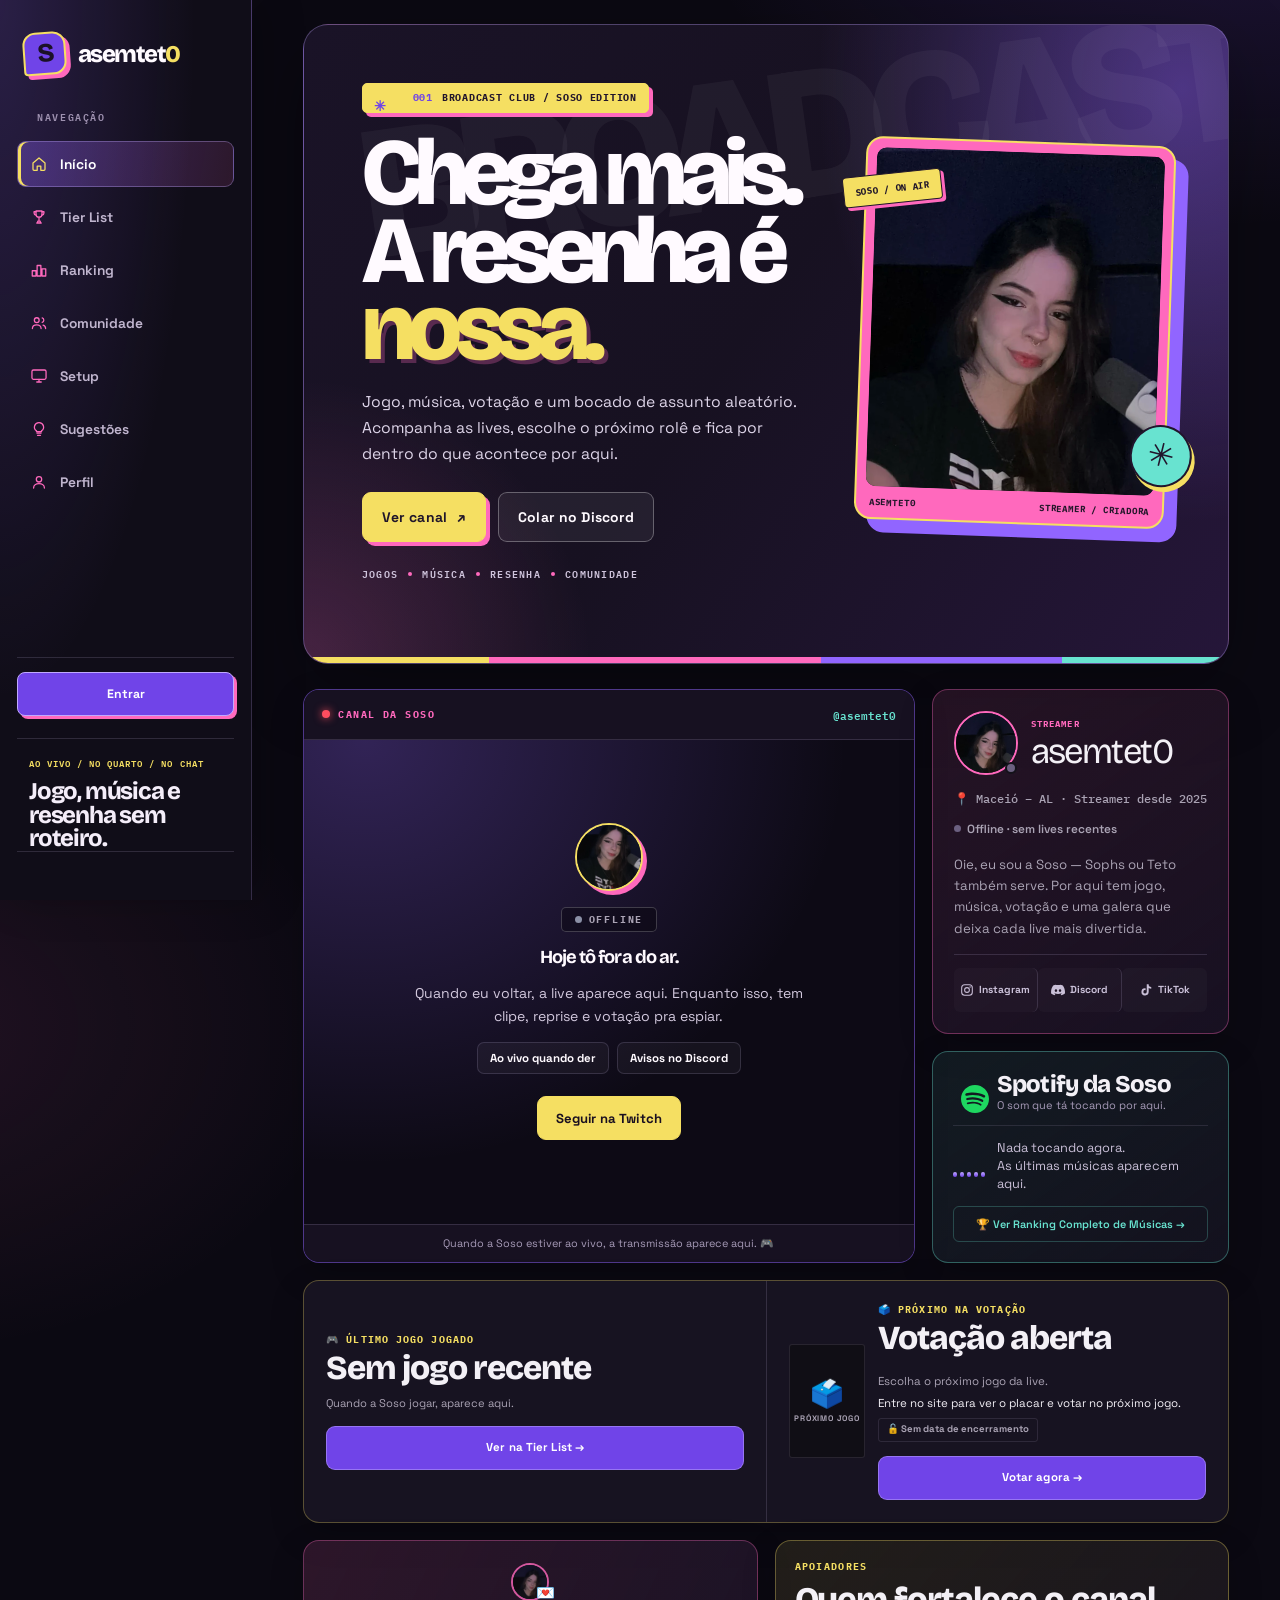
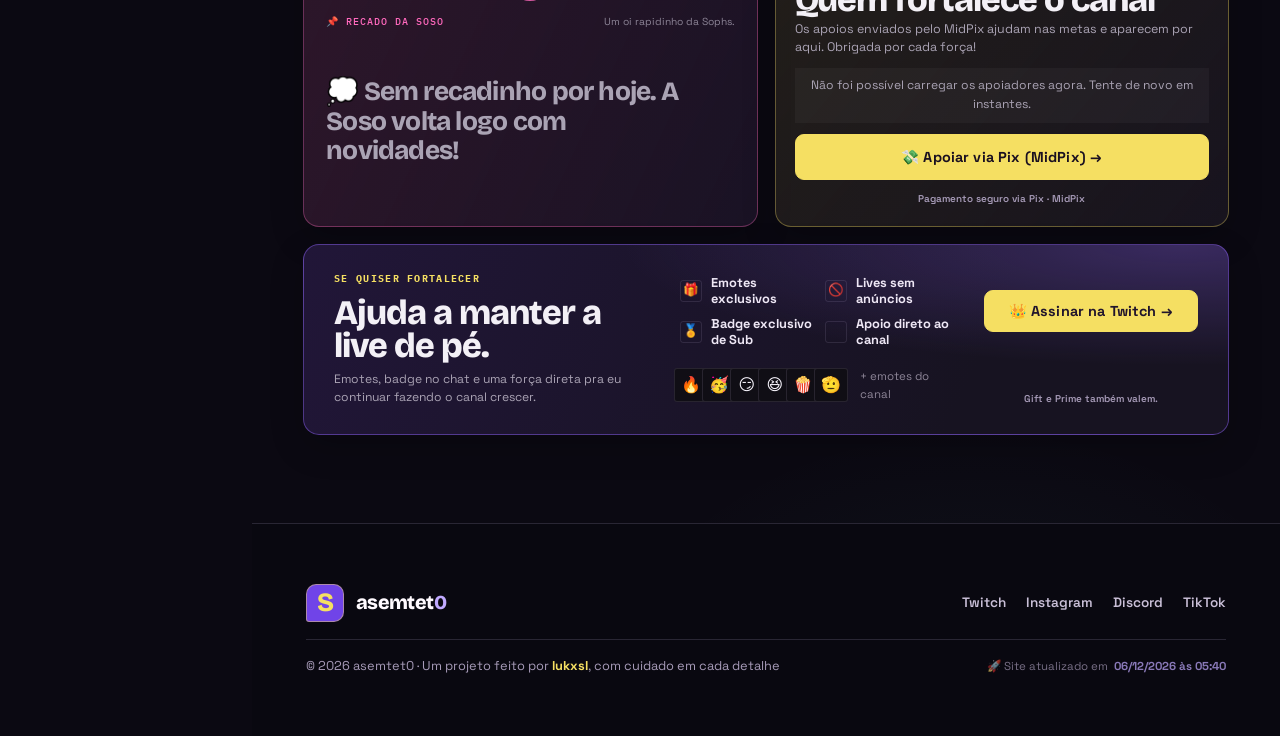
==== commit ac45a77d: "xx" ====
--- a/public/index.html
+++ b/public/index.html
@@ -4,31 +4,31 @@
 <head>
 <meta charset="utf-8"/>
 <meta content="width=device-width, initial-scale=1" name="viewport"/>
-<title>asemtet0 — Streamer &amp; Comunidade | Soso (asemtet0)</title>
-<meta content="Lives, jogos, música e resenha com asemtet0 (Soso). Acompanhe a Twitch, vote no próximo jogo, explore o setup e participe da comunidade." name="description"/>
+<title>asemtet0 — Broadcast Club | Soso</title>
+<meta content="O universo da Soso: lives, jogos, música, votação, tier list, Setup e uma comunidade pra colar junto." name="description"/>
 <meta content="asemtet0" name="author"/>
 <meta content="index, follow, max-image-preview:large" name="robots"/>
 <link href="https://asemtet0.vercel.app/" rel="canonical"/>
-<meta content="asemtet0 — Soso Arcade" property="og:site_name"/>
+<meta content="asemtet0 — Broadcast Club" property="og:site_name"/>
 <meta content="pt_BR" property="og:locale"/>
-<meta content="asemtet0 — Streamer &amp; Comunidade " property="og:title"/>
-<meta content="Lives na Twitch, tier list de jogos, ranking, setup, música e votação. Chega mais pra resenha!" property="og:description"/>
+<meta content="asemtet0 — Broadcast Club | Soso" property="og:title"/>
+<meta content="Lives, jogos, música e resenha sem roteiro. Chega mais pra acompanhar a Soso e participar da comunidade." property="og:description"/>
 <meta content="website" property="og:type"/>
 <meta content="https://asemtet0.vercel.app/" property="og:url"/>
 <meta content="https://asemtet0.vercel.app/img/banner.png" property="og:image"/>
 <meta content="Arte do canal asemtet0" property="og:image:alt"/>
 <meta content="summary_large_image" name="twitter:card"/>
-<meta content="asemtet0 — Streamer &amp; Comunidade " name="twitter:title"/>
-<meta content="Lives na Twitch, tier list de jogos, ranking da comunidade, setup e votação do próximo jogo." name="twitter:description"/>
+<meta content="asemtet0 — Broadcast Club | Soso" name="twitter:title"/>
+<meta content="Lives, jogos, música e resenha sem roteiro. Chega mais pra acompanhar a Soso e participar da comunidade." name="twitter:description"/>
 <meta content="https://asemtet0.vercel.app/img/banner.png" name="twitter:image"/>
-<meta content="#100E16" name="theme-color"/>
+<meta content="#0B0912" name="theme-color"/>
 <link href="img/favicon.svg" rel="icon" type="image/svg+xml"/>
 <link href="img/apple-touch-icon.png" rel="apple-touch-icon"/>
 <link href="https://fonts.googleapis.com" rel="preconnect"/>
 <link crossorigin="" href="https://fonts.gstatic.com" rel="preconnect"/>
 <link href="https://player.twitch.tv" rel="preconnect"/>
 <link href="https://static-cdn.jtvnw.net" rel="dns-prefetch"/>
-<link href="https://fonts.googleapis.com/css2?family=DM+Sans:wght@400;500;600;700&amp;family=IBM+Plex+Mono:wght@400;500;600&amp;family=Instrument+Serif:ital@0;1&amp;display=swap" rel="stylesheet"/>
+<link href="https://fonts.googleapis.com/css2?family=Bricolage+Grotesque:opsz,wght@12..96,400..800&amp;family=IBM+Plex+Mono:wght@400;500;600&amp;family=Space+Grotesk:wght@400;500;600;700&amp;display=swap" rel="stylesheet"/>
 <link href="css/core.css" rel="stylesheet"/>
 <link href="css/components.css" rel="stylesheet"/>
 <link href="css/pages.css" rel="stylesheet"/>
@@ -38,7 +38,7 @@
 <link href="css/redesign.css" rel="stylesheet"/>
 <link href="css/identity.css" rel="stylesheet"/>
 <script type="application/ld+json">
-{"@context":"https://schema.org","@type":"WebSite","name":"asemtet0 — Soso Arcade","alternateName":"asemtet0","url":"https://asemtet0.vercel.app/","inLanguage":"pt-BR","description":"Lives na Twitch, tier list de jogos, ranking da comunidade, setup e votação do próximo jogo.","author":{"@type":"Person","name":"asemtet0","alternateName":"Soso","url":"https://www.twitch.tv/asemtet0","sameAs":["https://www.twitch.tv/asemtet0","https://www.instagram.com/asemtet0/","https://www.tiktok.com/@sososemtet0"]}}
+{"@context":"https://schema.org","@type":"WebSite","name":"asemtet0 — Broadcast Club","alternateName":"asemtet0","url":"https://asemtet0.vercel.app/","inLanguage":"pt-BR","description":"Lives na Twitch, tier list de jogos, ranking da comunidade, setup e votação do próximo jogo.","author":{"@type":"Person","name":"asemtet0","alternateName":"Soso","url":"https://www.twitch.tv/asemtet0","sameAs":["https://www.twitch.tv/asemtet0","https://www.instagram.com/asemtet0/","https://www.tiktok.com/@sososemtet0"]}}
 </script>
 </head>
 <body>
@@ -227,13 +227,14 @@
 <section class="page-section ativo" id="sec-inicio">
 <div class="home-masthead reveal">
 <div class="home-masthead-content">
-<p class="home-eyebrow"><span>01</span> Canal / jogos &amp; comunidade</p>
-<h1 class="home-display">Chega mais.<br/>Eu sou a <em>Soso.</em></h1>
-<p class="home-lede">Por aqui tem jogo, música, votação pra escolher a próxima aventura e conversa que começa num assunto e termina em outro. Puxa uma cadeira!</p>
+<p class="home-eyebrow"><span>001</span> BROADCAST CLUB / SOSO EDITION</p>
+<h1 class="home-display">Chega mais.<br/>A resenha é <em>nossa.</em></h1>
+<p class="home-lede">Jogo, música, votação e um bocado de assunto aleatório. Acompanha as lives, escolhe o próximo rolê e fica por dentro do que acontece por aqui.</p>
 <div class="home-actions">
-<a class="home-link-primary" href="https://www.twitch.tv/asemtet0" rel="noopener" target="_blank">Colar na Twitch <span aria-hidden="true">↗</span></a>
-<a class="home-link-secondary" href="https://discord.gg/J4gGaKWFPZ" rel="noopener" target="_blank">Entrar no Discord</a>
-</div>
+<a class="home-link-primary" href="https://www.twitch.tv/asemtet0" rel="noopener" target="_blank">Ver canal <span aria-hidden="true">↗</span></a>
+<a class="home-link-secondary" href="https://discord.gg/J4gGaKWFPZ" rel="noopener" target="_blank">Colar no Discord</a>
+</div>
+<div class="home-signal-row" aria-label="O que tem por aqui"><span>JOGOS</span><i></i><span>MÚSICA</span><i></i><span>RESENHA</span><i></i><span>COMUNIDADE</span></div>
 </div>
 <figure class="home-portrait reveal">
 <img alt="Soso, streamer do canal asemtet0" fetchpriority="high" src="img/avatar.webp"/>
@@ -434,7 +435,7 @@
 <section class="page-section tl" id="sec-tierlist">
 <header class="tl-head">
 <div class="tl-head-left">
-<span class="section-kicker">🏆 Ranking</span>
+<span class="section-kicker">02 / JOGO EM CAMADAS</span>
 <h1 id="tlTitulo">Tier List de Jogos</h1>
 <p id="tlSub">Tudo o que eu já joguei ou pretendo jogar, do melhor ao pior.</p>
 </div>
@@ -516,7 +517,7 @@
 <!-- ==================== RANKING ==================== -->
 <section class="page-section" id="sec-ranking">
 <header class="section-header reveal">
-<span class="section-kicker">🏆 Comunidade</span>
+<span class="section-kicker">03 / HALL DA FAMA</span>
 <h2>Ranking</h2>
 <p>Quem aparece por aqui: horas assistidas, pontos, chat e músicas.</p>
 </header>
@@ -560,7 +561,7 @@
 <!-- ==================== COMUNIDADE ==================== -->
 <section class="page-section" id="sec-comunidade">
 <header class="section-header reveal">
-<span class="section-kicker">💬 Comunidade</span>
+<span class="section-kicker">04 / PONTO DE ENCONTRO</span>
 <h2>Bora pra comunidade?</h2>
 <p>Entra no Discord, dá uma olhada nos clipes, coloca a playlist pra tocar e confere as regras.</p>
 </header>
@@ -703,7 +704,7 @@
 <!-- ==================== SETUP ==================== -->
 <section class="page-section" id="sec-setup">
 <header class="section-header reveal">
-<span class="section-kicker">🖥️ Hardware</span>
+<span class="section-kicker">05 / POR DENTRO DO QUARTO</span>
 <h2>Meu Setup</h2>
 <p>Passeie pelo quarto com o Lukzin ou abra o catálogo com as fichas técnicas.</p>
 </header>
@@ -792,7 +793,7 @@
 <!-- ==================== SUGESTÕES ==================== -->
 <section class="page-section" id="sec-sugestoes">
 <header class="section-header reveal">
-<span class="section-kicker">💡 IDEIAS DA COMUNIDADE</span>
+<span class="section-kicker">06 / CAIXA DE IDEIAS</span>
 <h2>Sugestões &amp; Votação</h2>
 <p>Escolhe o próximo jogo ou manda uma ideia pra Soso.</p>
 <div class="sug-tabs" id="sugTabs">
@@ -887,7 +888,7 @@
 <div class="community-profile-shell">
 <header class="community-profile-head">
 <div>
-<span class="section-kicker">SEU ESPAÇO NA COMUNIDADE</span>
+<span class="section-kicker">07 / PLAYER CARD</span>
 <h1>Meu perfil</h1>
 <p>Veja sua presença nas lives, sua participação e as conexões da sua conta.</p>
 </div>
--- a/public/css/core.css
+++ b/public/css/core.css
@@ -41,8 +41,8 @@
   --sp-7: 40px;
   --sp-8: 56px;
   --sp-9: 72px;
-  --f-display: 'Archivo', sans-serif;
-  --f-body: 'DM Sans', sans-serif;
+  --f-display: 'Bricolage Grotesque', sans-serif;
+  --f-body: 'Space Grotesk', sans-serif;
   --f-mono: 'IBM Plex Mono', monospace;
   --t-xs: .72rem;
   --t-sm: .82rem;
@@ -66,13 +66,13 @@
 *{box-sizing:border-box;margin:0;padding:0}
 html{scroll-behavior:smooth;background:var(--bg);-webkit-text-size-adjust:100%;overflow-x:hidden}
 body{
-  font-family:'DM Sans',-apple-system,BlinkMacSystemFont,sans-serif;
+  font-family:'Space Grotesk',-apple-system,BlinkMacSystemFont,sans-serif;
   color:var(--ink); background:var(--bg);
   line-height:1.55; width:100%; overflow-x:hidden; min-height:100vh;
   -webkit-font-smoothing:antialiased; text-rendering:optimizeLegibility;
   position:relative;
 }
-h1,h2,h3,h4{font-family:'Archivo','DM Sans',sans-serif;line-height:1.1;letter-spacing:-.02em;font-weight:700}
+h1,h2,h3,h4{font-family:'Bricolage Grotesque','Space Grotesk',sans-serif;line-height:1.1;letter-spacing:-.02em;font-weight:700}
 a{color:inherit;text-decoration:none}
 button{font-family:inherit}
 img{max-width:100%}
@@ -102,7 +102,7 @@
 .logo-container:hover{background:rgba(120,90,170,.1)}
 .logo-mark{position:relative;width:38px;height:38px;display:grid;place-items:center;flex:none}
 .twitch-logo-img{width:32px;height:32px;object-fit:contain;border-radius:9px;position:relative;z-index:2}
-.logo-text{font-family:'Archivo',sans-serif;font-weight:800;font-size:1.24rem;letter-spacing:-.03em;color:var(--white)}
+.logo-text{font-family:'Bricolage Grotesque',sans-serif;font-weight:800;font-size:1.24rem;letter-spacing:-.03em;color:var(--white)}
 .logo-text span{color:var(--purple-2);text-shadow:0 0 24px rgba(192,132,252,.6)}
 
 .nav-right{display:flex;align-items:center;gap:14px}
@@ -235,7 +235,7 @@
   padding:10px 16px;border-radius:99px;
   border:1px solid rgba(216,180,254,.2);
   background:rgba(18,10,32,.55);color:#e9defa;
-  font:700 .76rem 'DM Sans',sans-serif;letter-spacing:.02em;cursor:pointer;
+  font:700 .76rem 'Space Grotesk',sans-serif;letter-spacing:.02em;cursor:pointer;
   -webkit-backdrop-filter:blur(14px);backdrop-filter:blur(14px);
   transition:background .2s,border-color .2s,transform .2s,color .2s;
 }
@@ -267,7 +267,7 @@
 .login-brand-mark{
   display:grid;place-items:center;width:31px;height:31px;border-radius:10px;flex:none;
   background:linear-gradient(135deg,#a855f7,#6d28d9);color:#fff;
-  font:900 .95rem 'Archivo',sans-serif;
+  font:900 .95rem 'Bricolage Grotesque',sans-serif;
   box-shadow:0 7px 22px rgba(120,90,170,.36);
 }
 .login-brand-copy{color:#c3addf;font-size:.63rem;font-weight:900;letter-spacing:.18em;text-transform:uppercase}
@@ -275,7 +275,7 @@
 
 .login-head{position:relative;margin-bottom:20px}
 .login-eyebrow{display:block;margin-bottom:8px;color:#c084fc;font-size:.64rem;font-weight:900;letter-spacing:.16em}
-.login-head h2{margin:0;color:#fff;font:800 clamp(1.55rem,4.8vw,1.95rem)/1.06 'Archivo',sans-serif;letter-spacing:-.035em}
+.login-head h2{margin:0;color:#fff;font:800 clamp(1.55rem,4.8vw,1.95rem)/1.06 'Bricolage Grotesque',sans-serif;letter-spacing:-.035em}
 .login-head p{margin:9px 0 0;color:#b3a6c4;font-size:.84rem;line-height:1.55;text-wrap:pretty}
 
 /* provedores */
@@ -285,7 +285,7 @@
   min-height:48px;padding:9px 12px;min-width:0;
   border:1px solid rgba(218,194,255,.16);border-radius:13px;
   background:rgba(255,255,255,.055);color:#eee4f8;
-  font:700 .83rem 'DM Sans',sans-serif;cursor:pointer;
+  font:700 .83rem 'Space Grotesk',sans-serif;cursor:pointer;
   transition:transform .2s,border-color .2s,background .2s,box-shadow .2s;
 }
 .login-provider:hover{transform:translateY(-2px);border-color:rgba(192,132,252,.55);background:rgba(120,90,170,.16);box-shadow:0 10px 24px -12px rgba(120,90,170,.85)}
@@ -306,7 +306,7 @@
   width:100%;min-height:48px;padding:0 15px;
   border:1px solid rgba(218,194,255,.16);border-radius:12px;outline:none;
   background:rgba(6,4,12,.62);color:#fff;
-  font:500 .88rem 'DM Sans',sans-serif;
+  font:500 .88rem 'Space Grotesk',sans-serif;
   transition:border-color .2s,box-shadow .2s,background .2s;
 }
 .login-field input::placeholder{color:#6f6284}
@@ -318,7 +318,7 @@
   position:absolute;right:5px;top:50%;transform:translateY(-50%);
   display:inline-flex;align-items:center;gap:5px;height:36px;padding:0 10px;
   border:0;border-radius:9px;background:transparent;color:#a999bd;
-  font:700 .67rem 'DM Sans',sans-serif;cursor:pointer;
+  font:700 .67rem 'Space Grotesk',sans-serif;cursor:pointer;
   transition:color .2s,background .2s;
 }
 .login-pass-btn:hover{color:#f0e6ff;background:rgba(120,90,170,.18)}
@@ -333,7 +333,7 @@
   width:100%;min-height:49px;padding:12px 18px;
   border:1px solid rgba(216,180,254,.4);border-radius:12px;
   background:linear-gradient(110deg,#a855f7,#7c3aed 60%,#6d28d9);color:#fff;
-  font:800 .9rem 'DM Sans',sans-serif;letter-spacing:.01em;cursor:pointer;
+  font:800 .9rem 'Space Grotesk',sans-serif;letter-spacing:.01em;cursor:pointer;
   box-shadow:0 10px 26px rgba(109,40,217,.36);
   transition:filter .2s,transform .2s,box-shadow .2s;
 }
@@ -345,7 +345,7 @@
 .login-switch{margin:15px 0 0;text-align:center;color:#8a7ca0;font-size:.75rem}
 .login-switch button{
   border:0;background:none;padding:0 0 0 3px;color:#c084fc;
-  font:800 .75rem 'DM Sans',sans-serif;cursor:pointer;
+  font:800 .75rem 'Space Grotesk',sans-serif;cursor:pointer;
   text-decoration:underline;text-underline-offset:3px;transition:color .2s;
 }
 .login-switch button:hover{color:#e9d5ff}
--- a/public/css/components.css
+++ b/public/css/components.css
@@ -29,7 +29,7 @@
   0%,100%{box-shadow:0 6px 18px -6px rgba(120,90,170,.4), inset 0 1px 0 rgba(255,255,255,.15)}
   50%{box-shadow:0 6px 18px -6px rgba(120,90,170,.4), inset 0 1px 0 rgba(255,255,255,.15), 0 0 0 4px rgba(120,90,170,.18)}
 }
-.btn-mini{padding:8px 14px;cursor:pointer;font:700 .82rem 'DM Sans',sans-serif;color:#fff;
+.btn-mini{padding:8px 14px;cursor:pointer;font:700 .82rem 'Space Grotesk',sans-serif;color:#fff;
   background:linear-gradient(135deg,var(--purple-2),var(--purple-3));border:0;border-radius:10px;
   transition:transform .3s var(--spring),box-shadow .3s}
 .btn-mini:hover{transform:translateY(-2px);box-shadow:0 8px 18px -6px rgba(120,90,170,.7)}
@@ -82,7 +82,7 @@
 .aviso::before{content:'';position:absolute;left:0;top:0;bottom:0;width:3px;background:linear-gradient(180deg,var(--purple-2),var(--purple-3))}
 .aviso-ic{font-size:1.5rem;flex:0 0 auto}
 .aviso-tx{display:flex;flex-direction:column;gap:2px;min-width:0;flex:1}
-.aviso-tx b{font-family:'Archivo',sans-serif;color:var(--white);font-size:.92rem}
+.aviso-tx b{font-family:'Bricolage Grotesque',sans-serif;color:var(--white);font-size:.92rem}
 .aviso-tx span{color:#ddd5eb;font-size:.86rem;line-height:1.5;overflow-wrap:anywhere}
 .aviso.warn{background:linear-gradient(135deg,rgba(255,166,0,.12),rgba(255,166,0,.02));border-color:rgba(255,166,0,.35)}
 .aviso.warn::before{background:linear-gradient(180deg,#ffb547,#ff8c00)}
@@ -170,7 +170,7 @@
 .live-bar{display:flex;flex-direction:column;gap:8px;padding:12px 14px;border-top:1px solid var(--line);
   background:linear-gradient(135deg,rgba(255,77,95,.12),rgba(120,90,170,.07));flex:none}
 .live-bar[hidden]{display:none!important}
-.live-bar-title{margin:0;color:#fff;font:700 .82rem/1.35 'DM Sans',sans-serif;display:-webkit-box;-webkit-line-clamp:2;-webkit-box-orient:vertical;overflow:hidden}
+.live-bar-title{margin:0;color:#fff;font:700 .82rem/1.35 'Space Grotesk',sans-serif;display:-webkit-box;-webkit-line-clamp:2;-webkit-box-orient:vertical;overflow:hidden}
 .live-bar-meta{display:flex;flex-wrap:wrap;gap:6px}
 .lnchip{display:inline-flex;align-items:center;gap:5px;padding:5px 10px;border-radius:99px;background:rgba(255,255,255,.06);
   border:1px solid var(--line);color:var(--mute);font-size:.68rem;font-weight:600;white-space:nowrap;min-width:0}
@@ -211,7 +211,7 @@
 .disco-fallback{width:100%;height:100%;display:grid;place-items:center;border-radius:50%;
   background:repeating-radial-gradient(circle at center, rgba(120,90,170,.06) 0 1px, transparent 1px 6px),
     radial-gradient(circle at center, #2a1a4d 0%, #1a1030 60%, #0d0818 100%);
-  color:var(--purple-2);font-family:'Archivo','DM Sans',sans-serif;font-weight:800;font-size:1.3rem;letter-spacing:.06em;text-shadow:0 4px 12px rgba(0,0,0,.7)}
+  color:var(--purple-2);font-family:'Bricolage Grotesque','Space Grotesk',sans-serif;font-weight:800;font-size:1.3rem;letter-spacing:.06em;text-shadow:0 4px 12px rgba(0,0,0,.7)}
 .disco::after{content:'';position:absolute;inset:-6px;border-radius:50%;border:1px dashed rgba(120,90,170,.15);pointer-events:none}
 .music-now-info{display:flex;flex-direction:column;align-items:flex-start;gap:3px;min-width:0;flex:1}
 .music-now-info b{max-width:100%;overflow:hidden;text-overflow:ellipsis;white-space:nowrap;color:var(--white);font-size:.9rem}
@@ -484,7 +484,7 @@
 .cm-pill{display:inline-flex;align-items:center;gap:8px;font-size:.68rem;font-weight:800;letter-spacing:.1em;text-transform:uppercase;color:#86efac;
   padding:5px 12px;border-radius:99px;background:rgba(34,197,94,.1);border:1px solid rgba(34,197,94,.32)}
 .cm-dot{width:8px;height:8px;border-radius:50%;background:#22c55e;animation:cmPing 1.8s infinite}
-.cm-hero h3{font-family:'Archivo',sans-serif;font-size:clamp(1.6rem,3.4vw,2.3rem);line-height:1.08;color:#fff;margin:14px 0 8px}
+.cm-hero h3{font-family:'Bricolage Grotesque',sans-serif;font-size:clamp(1.6rem,3.4vw,2.3rem);line-height:1.08;color:#fff;margin:14px 0 8px}
 .cm-hero p{color:#d9d0ea;font-size:.92rem;line-height:1.55;max-width:46ch;margin-bottom:18px}
 .cm-hero-actions{display:flex;gap:10px;flex-wrap:wrap}
 .cm-btn-dc{background:linear-gradient(135deg,#5865f2,#7c3aed);box-shadow:0 10px 26px -8px rgba(88,101,242,.8),inset 0 1px 0 rgba(255,255,255,.2)}
@@ -590,13 +590,13 @@
 .cmds-table{width:100%;border-collapse:collapse;font-size:.86rem}
 .cmds-table th{text-align:left;font-size:.66rem;letter-spacing:.1em;text-transform:uppercase;color:var(--mute);padding:0 10px 10px;border-bottom:1px solid var(--line);font-weight:800}
 .cmds-table td{padding:11px 10px;border-bottom:1px solid rgba(255,255,255,.04);color:var(--mute);vertical-align:middle}
-.cmds-table td:first-child{color:#e8c9ff;font-weight:700;font-family:'Archivo',sans-serif}
+.cmds-table td:first-child{color:#e8c9ff;font-weight:700;font-family:'Bricolage Grotesque',sans-serif}
 .cmds-table button{background:linear-gradient(135deg,var(--purple-2),var(--purple-3));color:#fff;border:0;padding:6px 13px;border-radius:7px;font-weight:700;font-size:.72rem;cursor:pointer;font-family:inherit}
 .cmds-table button.copiado{background:var(--green);color:#0a0511}
 .cmds-empty{padding:22px;text-align:center;color:var(--mute);font-size:.85rem}
 .rules-grid{display:grid;grid-template-columns:1fr;gap:10px}
 .rule-card{position:relative;display:flex;gap:12px;align-items:flex-start;background:rgba(255,255,255,.03);border:1px solid var(--line);border-radius:var(--r);padding:14px;overflow:hidden;transition:.2s}
-.rule-card i{position:absolute;right:10px;top:8px;font-style:normal;font-weight:800;font-size:1.35rem;color:rgba(120,90,170,.14);font-family:'Archivo',sans-serif}
+.rule-card i{position:absolute;right:10px;top:8px;font-style:normal;font-weight:800;font-size:1.35rem;color:rgba(120,90,170,.14);font-family:'Bricolage Grotesque',sans-serif}
 .rc-ic{font-size:1.35rem;flex:none}
 .rule-card strong{display:block;color:var(--white);font-size:.88rem;margin-bottom:4px}
 .rule-card p{color:var(--mute);font-size:.79rem;line-height:1.45}
@@ -614,7 +614,7 @@
 .sug-panel.on{display:block;animation:pageIn .35s var(--ease)}
 
 .voto-panel-head{display:flex;align-items:center;justify-content:space-between;gap:12px;margin-bottom:14px;flex-wrap:wrap}
-.voto-panel-head h3{color:var(--white);font-size:1.05rem;margin:0;font-family:'Archivo',sans-serif;font-weight:800}
+.voto-panel-head h3{color:var(--white);font-size:1.05rem;margin:0;font-family:'Bricolage Grotesque',sans-serif;font-weight:800}
 .voto-tags{display:flex;gap:8px;align-items:center;flex-wrap:wrap}
 #votoInfoTop{display:flex;gap:10px;align-items:center;flex-wrap:wrap}
 .vit-item{display:inline-flex;align-items:center;gap:6px;padding:5px 12px;border-radius:99px;background:rgba(120,90,170,.1);border:1px solid var(--line);
@@ -638,7 +638,7 @@
 .voto-add-btn:hover{background:rgba(120,90,170,.12);border-color:var(--purple);color:var(--white)}
 
 .sugerir-cols{display:grid;grid-template-columns:1fr 1fr;gap:22px;align-items:start}
-.sug-form-col h3,.sir-list-col .sir-head{color:var(--white);font-size:1rem;font-family:'Archivo',sans-serif;font-weight:800;margin-bottom:12px}
+.sug-form-col h3,.sir-list-col .sir-head{color:var(--white);font-size:1rem;font-family:'Bricolage Grotesque',sans-serif;font-weight:800;margin-bottom:12px}
 .sug-form{display:grid;gap:14px}
 .sug-form label{display:block;font-size:.82rem;font-weight:700;margin-bottom:7px;color:#fff}
 .sug-form input,.sug-form select,.sug-form textarea{width:100%;background:rgba(26,16,45,.75);border:1px solid var(--line);padding:11px 14px;border-radius:var(--r-sm);
@@ -714,7 +714,7 @@
 .voto-bloqueado{grid-column:1/-1;display:flex;flex-direction:column;align-items:center;justify-content:center;gap:14px;padding:30px 20px;text-align:center;
   background:radial-gradient(circle at 50% 0%,rgba(120,90,170,.18),transparent 70%),rgba(255,255,255,.03);border:1px dashed rgba(120,90,170,.4);border-radius:var(--r-lg)}
 .voto-bloqueado .loot{font-size:2.2rem;line-height:1}
-.voto-bloqueado b{color:var(--white);font-size:1.05rem;font-family:'Archivo',sans-serif}
+.voto-bloqueado b{color:var(--white);font-size:1.05rem;font-family:'Bricolage Grotesque',sans-serif}
 .voto-bloqueado p{color:var(--mute);font-size:.86rem;max-width:340px;line-height:1.55}
 
 /* ---------- herói da votação ---------- */
@@ -741,8 +741,8 @@
 .vhero-crown{position:absolute;top:-18px;left:50%;font-size:1.7rem;transform:translateX(-50%);filter:drop-shadow(0 4px 12px rgba(255,209,102,.8));animation:crownFloat 2.4s ease-in-out infinite}
 .vhero-info{min-width:0;display:flex;flex-direction:column;gap:9px}
 .vhero-kicker{font-size:.66rem;font-weight:800;letter-spacing:.14em;text-transform:uppercase;color:#ffd166}
-.vhero-nome{margin:0;font-family:'Archivo',sans-serif;font-weight:800;font-size:clamp(1.35rem,2.8vw,2rem);line-height:1.1;color:#fff;overflow-wrap:anywhere}
-.vhero-pct{display:flex;align-items:baseline;gap:3px;line-height:1;font-family:'Archivo',sans-serif;font-weight:800}
+.vhero-nome{margin:0;font-family:'Bricolage Grotesque',sans-serif;font-weight:800;font-size:clamp(1.35rem,2.8vw,2rem);line-height:1.1;color:#fff;overflow-wrap:anywhere}
+.vhero-pct{display:flex;align-items:baseline;gap:3px;line-height:1;font-family:'Bricolage Grotesque',sans-serif;font-weight:800}
 .vhero-pct b{font-size:clamp(2.4rem,5vw,3.4rem);font-variant-numeric:tabular-nums;background:linear-gradient(135deg,#fff,var(--purple-2));-webkit-background-clip:text;background-clip:text;color:transparent}
 .vhero-pct span{font-size:1.3rem;color:var(--purple-2)}
 .vhero-pct small{margin-left:12px;font:700 .74rem 'IBM Plex Mono',monospace;color:var(--mute)}
@@ -770,7 +770,7 @@
 .vc-poster::after{content:'';position:absolute;inset:auto 0 0;height:64%;pointer-events:none;background:linear-gradient(transparent,rgba(10,5,17,.96))}
 .vc-ov{position:absolute;left:12px;right:12px;bottom:10px;z-index:2;display:flex;flex-direction:column;gap:3px}
 .vc-nome{display:-webkit-box;-webkit-line-clamp:2;line-clamp:2;-webkit-box-orient:vertical;overflow:hidden;
-  font-family:'Archivo',sans-serif;font-weight:800;font-size:.95rem;line-height:1.15;color:#fff}
+  font-family:'Bricolage Grotesque',sans-serif;font-weight:800;font-size:.95rem;line-height:1.15;color:#fff}
 .vc-pct{font:700 .72rem 'IBM Plex Mono',monospace;color:var(--purple-2)}
 .vc-pct b{font-size:.95rem;font-weight:800;color:#fff}
 .vc-meta{display:flex;align-items:center;gap:8px;min-width:0}
@@ -815,18 +815,18 @@
 .stats{display:grid;grid-template-columns:repeat(4,1fr);gap:10px;margin:20px 0}
 .stat{background:var(--surface);border:1px solid var(--line);border-radius:var(--r);padding:14px 18px;backdrop-filter:blur(10px);transition:.2s;
   display:grid;box-shadow:inset 0 1px 0 rgba(255,255,255,.06),var(--sh),var(--sh-floor)}
-.stat b{display:block;font-family:'Archivo',sans-serif;font-size:1.7rem;font-weight:800;color:var(--white);letter-spacing:-.02em;line-height:1.1}
+.stat b{display:block;font-family:'Bricolage Grotesque',sans-serif;font-size:1.7rem;font-weight:800;color:var(--white);letter-spacing:-.02em;line-height:1.1}
 .stat span{color:var(--mute);font-size:.76rem;font-weight:600;margin-top:2px;display:block}
 
 .tier{display:grid;grid-template-columns:88px 1fr;background:var(--surface);border:1px solid var(--line);border-radius:var(--r-lg);overflow:hidden;margin-bottom:10px;
   backdrop-filter:blur(10px);box-shadow:inset 0 1px 0 rgba(255,255,255,.06),var(--sh),var(--sh-floor);position:relative}
-.tier .label{display:grid;place-items:center;font-family:'Archivo',sans-serif;font-weight:800;font-size:2.4rem;color:#fff;background:var(--tc);min-height:92px;position:relative;overflow:hidden}
+.tier .label{display:grid;place-items:center;font-family:'Bricolage Grotesque',sans-serif;font-weight:800;font-size:2.4rem;color:#fff;background:var(--tc);min-height:92px;position:relative;overflow:hidden}
 .t-S{--tc:linear-gradient(160deg,#c084fc,#7c3aed);border-color:rgba(192,132,252,.4);box-shadow:inset 0 0 30px rgba(192,132,252,.2),0 0 40px -20px rgba(192,132,252,.5)}
 .t-A{--tc:linear-gradient(160deg,#8b3fd9,#6d2dba);box-shadow:inset 0 0 20px rgba(139,63,217,.15)}
 .t-B{--tc:linear-gradient(160deg,#6d3bb0,#4f2d80)}
 .t-C{--tc:linear-gradient(160deg,#4f3280,#3a2560)}
 .t-NR{--tc:linear-gradient(160deg,#4a4560,#2f2a44);opacity:.92}
-.tier-resumo{position:absolute;bottom:6px;left:50%;transform:translateX(-50%);font-family:'DM Sans',sans-serif;font-size:.56rem;font-weight:700;
+.tier-resumo{position:absolute;bottom:6px;left:50%;transform:translateX(-50%);font-family:'Space Grotesk',sans-serif;font-size:.56rem;font-weight:700;
   letter-spacing:.04em;text-transform:uppercase;opacity:.55;color:#fff;white-space:nowrap;pointer-events:none;max-width:100%;overflow:hidden;text-overflow:ellipsis}
 .games{display:flex;flex-wrap:wrap;gap:8px;padding:12px;min-height:92px;align-items:flex-start}
 .empty{color:var(--mute);font-size:.85rem;align-self:center;padding-left:8px;opacity:.7;font-style:italic}
@@ -840,7 +840,7 @@
 .g.t-A:hover{border-color:#a855f7;box-shadow:0 14px 34px -8px rgba(120,90,170,.55)}
 .g.t-B:hover{border-color:#8b5fbf;box-shadow:0 14px 34px -8px rgba(139,95,191,.5)}
 .g.t-C:hover{border-color:#7c6b9a;box-shadow:0 14px 34px -8px rgba(124,107,154,.5)}
-.g .ph{position:absolute;inset:0;display:grid;place-items:center;font-family:'Archivo',sans-serif;font-weight:800;font-size:1.3rem;color:rgba(255,255,255,.45);background:linear-gradient(160deg,#2a1a4d,#160f28)}
+.g .ph{position:absolute;inset:0;display:grid;place-items:center;font-family:'Bricolage Grotesque',sans-serif;font-weight:800;font-size:1.3rem;color:rgba(255,255,255,.45);background:linear-gradient(160deg,#2a1a4d,#160f28)}
 .g .cv img{position:absolute;inset:0;width:100%;height:100%;object-fit:cover;object-position:center top}
 .g .nt{position:absolute;top:5px;right:5px;background:rgba(10,5,17,.88);border:1px solid var(--line);border-radius:6px;padding:2px 5px;font-size:.62rem;font-weight:700;z-index:2}
 .g .pl{position:absolute;top:5px;left:5px;width:8px;height:8px;border-radius:50%;background:var(--purple);box-shadow:0 0 8px var(--purple);animation:pulseDot 1.6s infinite;z-index:2}
@@ -880,11 +880,11 @@
 .tl-roll-body{display:flex;flex-direction:column;align-items:center;gap:20px;padding:32px 24px 24px;text-align:center}
 .tl-roll-slot{position:relative;width:180px;aspect-ratio:2/3;overflow:hidden;border-radius:16px;border:1px solid var(--line-2);background:#1d1433;transition:.3s}
 .tl-roll-slot img{position:absolute;inset:0;width:100%;height:100%;object-fit:cover}
-.tl-roll-slot-name{position:absolute;left:0;right:0;bottom:0;z-index:2;padding:22px 10px 10px;color:#fff;font:700 .72rem/1.25 'DM Sans',sans-serif;
+.tl-roll-slot-name{position:absolute;left:0;right:0;bottom:0;z-index:2;padding:22px 10px 10px;color:#fff;font:700 .72rem/1.25 'Space Grotesk',sans-serif;
   text-align:center;background:linear-gradient(transparent,rgba(5,3,9,.92));text-shadow:0 2px 6px #000;display:-webkit-box;-webkit-line-clamp:2;-webkit-box-orient:vertical;overflow:hidden}
 .tl-roll-fallback{position:absolute;inset:0;display:flex;flex-direction:column;align-items:center;justify-content:center;gap:8px;padding:14px;
   background:radial-gradient(circle at 50% 35%,rgba(120,90,170,.28),#1a1030 68%)}
-.tl-roll-fallback span{font:800 2.2rem 'Archivo',sans-serif;color:var(--purple-2);letter-spacing:.05em}
+.tl-roll-fallback span{font:800 2.2rem 'Bricolage Grotesque',sans-serif;color:var(--purple-2);letter-spacing:.05em}
 .tl-roll-fallback b{font-size:.78rem;color:#fff;text-align:center;line-height:1.3;display:-webkit-box;-webkit-line-clamp:3;-webkit-box-orient:vertical;overflow:hidden}
 .tl-roll-slot.rolling img{filter:blur(3px) brightness(.7)}
 .tl-roll-slot.rolling .tl-roll-slot-name,.tl-roll-slot.rolling .tl-roll-fallback{opacity:.6}
@@ -893,7 +893,7 @@
 @keyframes tlShake{50%{transform:translateX(4px)}}
 .tl-roll-state{color:var(--mute);font-size:.95rem;font-weight:600}
 .tl-roll-info{display:flex;flex-direction:column;gap:6px}
-.tl-roll-info b{font:800 1.4rem 'Archivo',sans-serif;color:var(--white)}
+.tl-roll-info b{font:800 1.4rem 'Bricolage Grotesque',sans-serif;color:var(--white)}
 .tl-roll-info span{color:var(--mute);font-size:.9rem}
 .tl-roll-actions{display:grid;grid-template-columns:1fr 1fr;gap:10px;width:100%}
 .tl-roll-actions #roletaVer{grid-column:1/-1}
@@ -954,7 +954,7 @@
   gap:10px;padding:30px;text-align:center;color:var(--white);
   background:radial-gradient(circle at 50% 30%,rgba(120,90,170,.28),rgba(10,5,17,.97) 70%)}
 #manutencaoOverlay .manutencao-ic{font-size:clamp(2.6rem,9vw,4rem);line-height:1}
-#manutencaoOverlay h1{font-family:'Archivo',sans-serif;font-size:clamp(1.4rem,5vw,2rem)}
+#manutencaoOverlay h1{font-family:'Bricolage Grotesque',sans-serif;font-size:clamp(1.4rem,5vw,2rem)}
 #manutencaoOverlay p{max-width:400px;margin:0;color:var(--mute);line-height:1.6;font-size:.9rem}
 #manutencaoOverlay .btn{margin-top:10px}
 
--- a/public/css/pages.css
+++ b/public/css/pages.css
@@ -12,14 +12,14 @@
 .tl-head-right{flex:none}
 .tl-modo{display:inline-flex;gap:6px;padding:6px;border:1px solid var(--line-2);border-radius:16px;background:rgba(22,13,40,.6);backdrop-filter:blur(12px);
   box-shadow:inset 0 1px 0 rgba(255,255,255,.05)}
-.tl-modo button{display:inline-flex;align-items:center;gap:7px;border:0;background:transparent;cursor:pointer;padding:10px 24px;border-radius:10px;font:700 .9rem 'DM Sans',sans-serif;color:var(--mute);transition:.25s var(--ease)}
+.tl-modo button{display:inline-flex;align-items:center;gap:7px;border:0;background:transparent;cursor:pointer;padding:10px 24px;border-radius:10px;font:700 .9rem 'Space Grotesk',sans-serif;color:var(--mute);transition:.25s var(--ease)}
 .tl-modo button:hover{color:var(--white);background:rgba(255,255,255,.05)}
 .tl-modo button.on{background:var(--purple-3);color:#fff;box-shadow:0 4px 14px rgba(124,58,237,.4)}
 
 .tl-overview{display:flex;flex-wrap:wrap;align-items:center;gap:20px 32px;margin:0 0 30px;padding:20px 24px;background:var(--surface);border:1px solid var(--line);
   border-radius:var(--r-lg);backdrop-filter:blur(14px);box-shadow:inset 0 1px 0 rgba(255,255,255,.08),var(--sh)}
 .tl-overview .stat{background:transparent;border:0;box-shadow:none;padding:0;backdrop-filter:none;display:flex;align-items:baseline;gap:8px}
-.tl-overview .stat b{font:800 1.6rem/1 'Archivo',sans-serif;font-variant-numeric:tabular-nums}
+.tl-overview .stat b{font:800 1.6rem/1 'Bricolage Grotesque',sans-serif;font-variant-numeric:tabular-nums}
 .tl-overview .stat span{color:var(--mute);font-size:.9rem;font-weight:600;margin:0}
 
 .tl-toolbar{display:flex;flex-wrap:wrap;align-items:center;gap:12px;margin:0 0 20px}
@@ -36,12 +36,12 @@
 .tl-select select:focus{outline:none}
 .tl-select select option{background:#181028;color:#f5f3ff}
 .tl-roll{display:inline-flex;align-items:center;gap:8px;height:46px;padding:0 20px;border-radius:14px;cursor:pointer;
-  border:1px solid rgba(255,209,102,.4);background:rgba(255,209,102,.1);color:var(--gold);font:700 .9rem 'DM Sans',sans-serif;transition:.25s var(--ease)}
+  border:1px solid rgba(255,209,102,.4);background:rgba(255,209,102,.1);color:var(--gold);font:700 .9rem 'Space Grotesk',sans-serif;transition:.25s var(--ease)}
 .tl-roll:hover{background:var(--gold);color:#1a102d;transform:translateY(-2px);box-shadow:0 8px 20px rgba(255,209,102,.3)}
 .tl-roll svg{width:18px;height:18px;fill:none;stroke:currentColor;stroke-width:2}
 .tl-view{display:inline-flex;gap:4px;padding:4px;height:46px;background:var(--surface);border:1px solid var(--line-2);border-radius:14px}
 .tl-view button{display:inline-flex;align-items:center;gap:6px;padding:0 12px;border:1px solid transparent;border-radius:10px;
-  background:transparent;color:var(--mute);font:700 .78rem 'DM Sans',sans-serif;cursor:pointer;transition:.2s}
+  background:transparent;color:var(--mute);font:700 .78rem 'Space Grotesk',sans-serif;cursor:pointer;transition:.2s}
 .tl-view button .ico{width:16px;height:16px}
 .tl-view button:hover{color:var(--white);background:rgba(255,255,255,.05)}
 .tl-view button.on{background:rgba(120,90,170,.18);border-color:var(--line-2);color:#fff}
@@ -56,7 +56,7 @@
 .tl-flabel{flex:none;width:60px;color:var(--mute);font-size:.85rem;font-weight:700;padding-top:8px}
 .tl-chips{display:flex;flex-wrap:wrap;gap:8px}
 .chip{display:inline-flex;align-items:center;gap:8px;min-height:34px;padding:0 16px;border-radius:99px;cursor:pointer;
-  border:1px solid var(--line);background:rgba(255,255,255,.03);color:var(--mute);font:600 .85rem 'DM Sans',sans-serif;transition:.2s}
+  border:1px solid var(--line);background:rgba(255,255,255,.03);color:var(--mute);font:600 .85rem 'Space Grotesk',sans-serif;transition:.2s}
 .chip:hover{border-color:var(--purple);color:var(--white);background:rgba(120,90,170,.1)}
 .chip[aria-pressed="true"],.chip.on{background:linear-gradient(135deg,var(--purple-2),var(--purple-3));border-color:transparent;color:#fff;box-shadow:0 6px 16px -6px rgba(120,90,170,.7)}
 .gen-chip{display:inline-flex;align-items:center;gap:5px;padding:6px 13px;border-radius:99px;background:rgba(255,255,255,.03);border:1px solid var(--line);
@@ -69,7 +69,7 @@
   border:1px dashed var(--line-2);border-radius:12px;color:var(--mute);font-size:.82rem;background:rgba(120,90,170,.04)}
 body.sou-admin .tl-hint{display:flex}
 .tl-hint kbd{display:inline-block;min-width:22px;padding:2px 6px;text-align:center;border:1px solid var(--line-2);border-radius:6px;
-  background:rgba(255,255,255,.08);color:#fff;font:700 .75rem 'DM Sans',sans-serif}
+  background:rgba(255,255,255,.08);color:#fff;font:700 .75rem 'Space Grotesk',sans-serif}
 .tl-board{display:flex;flex-direction:column;gap:16px}
 
 @media (max-width:900px){ .tl-overview{gap:16px} }
@@ -109,7 +109,7 @@
   background:radial-gradient(circle,color-mix(in srgb,var(--accent) 30%,transparent),transparent 70%);filter:blur(6px);pointer-events:none}
 .rk-hero-text{position:relative;z-index:1;min-width:0}
 .rk-eyebrow{font:700 .64rem 'IBM Plex Mono',monospace;letter-spacing:.16em;color:var(--accent)}
-.rk-hero h3{margin:6px 0 4px;font:800 1.55rem/1.1 'Archivo',sans-serif;color:#fff}
+.rk-hero h3{margin:6px 0 4px;font:800 1.55rem/1.1 'Bricolage Grotesque',sans-serif;color:#fff}
 .rk-hero p{margin:0;color:var(--mute,#c4bcd9);font-size:.88rem}
 .rk-hero-actions{position:relative;z-index:1;display:flex;align-items:center;gap:10px;flex-wrap:wrap}
 .rk-updated{font:600 .66rem 'IBM Plex Mono',monospace;color:var(--dim,#8c80a6)}
@@ -122,7 +122,7 @@
 @keyframes rkPulseDot{0%,100%{opacity:.35;transform:scale(.8)}50%{opacity:1;transform:scale(1.15)}}
 @keyframes rkFade{from{opacity:0;transform:translateY(-3px)}to{opacity:1;transform:none}}
 .rk-btn{display:inline-flex;align-items:center;justify-content:center;gap:7px;padding:10px 16px;border-radius:12px;cursor:pointer;
-  border:1px solid var(--line-2,rgba(120,90,170,.28));background:rgba(255,255,255,.04);color:#fff;font:700 .82rem 'DM Sans',sans-serif;transition:.2s}
+  border:1px solid var(--line-2,rgba(120,90,170,.28));background:rgba(255,255,255,.04);color:#fff;font:700 .82rem 'Space Grotesk',sans-serif;transition:.2s}
 .rk-btn:hover{background:rgba(120,90,170,.16);border-color:rgba(192,132,252,.5);transform:translateY(-1px)}
 .rk-btn:disabled{opacity:.6;cursor:wait}
 .rk-btn.is-cooldown{cursor:not-allowed;opacity:.7;font-variant-numeric:tabular-nums}
@@ -136,7 +136,7 @@
 .rk-tabs::-webkit-scrollbar{display:none}
 .rk-tabs button{flex:1 0 auto;display:inline-flex;align-items:center;justify-content:center;gap:8px;padding:10px 18px;border-radius:999px;
   border:1px solid rgba(120,90,170,.22);background:rgba(20,12,35,.72);color:var(--mute,#c4bcd9);
-  font:700 .82rem 'DM Sans',sans-serif;cursor:pointer;white-space:nowrap;transition:transform .2s,background .2s,border-color .2s,box-shadow .2s,color .2s}
+  font:700 .82rem 'Space Grotesk',sans-serif;cursor:pointer;white-space:nowrap;transition:transform .2s,background .2s,border-color .2s,box-shadow .2s,color .2s}
 .rk-tabs button:hover{background:rgba(120,90,170,.16);border-color:rgba(192,132,252,.45);color:#fff;transform:translateY(-1px)}
 .rk-tabs button.is-active{color:#0d0718;border-color:transparent;
   background:linear-gradient(135deg,var(--accent),color-mix(in srgb,var(--accent) 58%,#fff));
@@ -148,7 +148,7 @@
 .rk-stats{display:grid;grid-template-columns:repeat(auto-fit,minmax(150px,1fr));gap:12px}
 .rk-stat{padding:14px 16px;border-radius:14px;border:1px solid var(--line,rgba(120,90,170,.14));background:rgba(20,12,35,.6)}
 .rk-stat small{display:block;color:var(--dim,#8c80a6);font:700 .62rem 'IBM Plex Mono',monospace;letter-spacing:.1em;text-transform:uppercase}
-.rk-stat b{display:block;margin-top:5px;color:#fff;font:800 1.15rem 'Archivo',sans-serif;overflow:hidden;text-overflow:ellipsis;white-space:nowrap}
+.rk-stat b{display:block;margin-top:5px;color:#fff;font:800 1.15rem 'Bricolage Grotesque',sans-serif;overflow:hidden;text-overflow:ellipsis;white-space:nowrap}
 .rk-stat b em{font-style:normal;color:var(--accent)}
 .rk-stale-note{grid-column:1/-1;margin:0;padding:10px 14px;border-radius:12px;border:1px dashed rgba(251,191,36,.32);
   background:rgba(251,191,36,.07);color:#f5d08a;font-size:.74rem;line-height:1.45}
@@ -173,7 +173,7 @@
   background:#120a20;border:2px solid var(--ring);color:var(--ring);font:800 .78rem 'IBM Plex Mono',monospace;
   box-shadow:0 4px 12px rgba(0,0,0,.5)}
 .rk-pod-1 .rk-pod-badge{width:32px;height:32px;font-size:.86rem}
-.rk-pod-name{max-width:100%;margin-top:12px;padding:0 6px;color:#fff;font:800 .98rem 'DM Sans',sans-serif;overflow:hidden;text-overflow:ellipsis;white-space:nowrap}
+.rk-pod-name{max-width:100%;margin-top:12px;padding:0 6px;color:#fff;font:800 .98rem 'Space Grotesk',sans-serif;overflow:hidden;text-overflow:ellipsis;white-space:nowrap}
 .rk-pod-1 .rk-pod-name{font-size:1.12rem}
 .rk-pod-sub{margin-top:2px;color:var(--dim,#8c80a6);font-size:.7rem;min-height:1em}
 .rk-pod-block{width:100%;margin-top:12px;padding:14px 8px 12px;border-radius:16px 16px 6px 6px;border:1px solid color-mix(in srgb,var(--ring) 35%,transparent);border-bottom:0;
@@ -198,10 +198,10 @@
 .rk-board,.rk-me{padding:20px;border-radius:18px;border:1px solid var(--line-2,rgba(120,90,170,.28));
   background:linear-gradient(150deg,rgba(30,17,51,.95),rgba(12,8,23,.98));box-shadow:0 14px 40px rgba(0,0,0,.2)}
 .rk-board-head{display:flex;align-items:center;justify-content:space-between;gap:12px;flex-wrap:wrap;margin-bottom:14px}
-.rk-board-head h3{color:#fff;font:800 1.05rem 'Archivo',sans-serif}
+.rk-board-head h3{color:#fff;font:800 1.05rem 'Bricolage Grotesque',sans-serif}
 .rk-search{display:flex;align-items:center;gap:8px;padding:8px 12px;border-radius:11px;border:1px solid var(--line,rgba(120,90,170,.14));background:rgba(8,4,16,.6);min-width:170px}
 .rk-search:focus-within{border-color:var(--accent)}
-.rk-search input{flex:1;min-width:0;border:0;outline:0;background:transparent;color:#fff;font:600 .8rem 'DM Sans',sans-serif}
+.rk-search input{flex:1;min-width:0;border:0;outline:0;background:transparent;color:#fff;font:600 .8rem 'Space Grotesk',sans-serif}
 .rk-search input::placeholder{color:var(--dim,#8c80a6)}
 .rk-list{display:flex;flex-direction:column;gap:6px}
 .rk-row{--w:0%;position:relative;display:grid;grid-template-columns:42px 36px minmax(0,1fr) auto;align-items:center;gap:11px;padding:8px 13px;
@@ -220,23 +220,23 @@
 .rk-pos{color:var(--mute,#c4bcd9);font:800 .8rem 'IBM Plex Mono',monospace}
 .rk-row .rk-av{width:34px;height:34px;font-size:.85rem}
 .rk-who{min-width:0;display:flex;flex-direction:column;gap:1px}
-.rk-nick{color:#f5f3ff;font:800 .87rem 'DM Sans',sans-serif;overflow:hidden;text-overflow:ellipsis;white-space:nowrap}
+.rk-nick{color:#f5f3ff;font:800 .87rem 'Space Grotesk',sans-serif;overflow:hidden;text-overflow:ellipsis;white-space:nowrap}
 .rk-sub{color:var(--dim,#8c80a6);font-size:.67rem;overflow:hidden;text-overflow:ellipsis;white-space:nowrap}
 .rk-val{color:var(--accent);font:800 .85rem 'IBM Plex Mono',monospace;text-align:right;white-space:nowrap}
 .rk-more{display:block;width:100%;margin-top:12px;padding:11px;border-radius:12px;border:1px dashed var(--line-2,rgba(120,90,170,.28));
-  background:transparent;color:var(--mute,#c4bcd9);font:700 .8rem 'DM Sans',sans-serif;cursor:pointer;transition:.2s}
+  background:transparent;color:var(--mute,#c4bcd9);font:700 .8rem 'Space Grotesk',sans-serif;cursor:pointer;transition:.2s}
 .rk-more:hover{background:rgba(120,90,170,.1);color:#fff}
 
 .rk-side{display:grid;gap:12px;position:sticky;top:90px}
 .rk-me-head{display:flex;align-items:center;gap:14px}
 .rk-me .rk-av{width:62px;height:62px;font-size:1.4rem;border:3px solid color-mix(in srgb,var(--accent) 60%,transparent)}
-.rk-me-name{color:#fff;font:800 1.02rem 'DM Sans',sans-serif;overflow:hidden;text-overflow:ellipsis;white-space:nowrap}
+.rk-me-name{color:#fff;font:800 1.02rem 'Space Grotesk',sans-serif;overflow:hidden;text-overflow:ellipsis;white-space:nowrap}
 .rk-me-pos{color:var(--accent);font:800 .78rem 'IBM Plex Mono',monospace}
 .rk-me-lines{display:grid;gap:8px;margin-top:16px}
 .rk-me-line{display:flex;justify-content:space-between;gap:10px;padding:9px 12px;border-radius:10px;background:rgba(255,255,255,.04);font-size:.8rem;color:var(--mute,#c4bcd9)}
 .rk-me-line b{color:#fff;font-family:'IBM Plex Mono',monospace}
 .rk-me-empty{margin:0;color:var(--mute,#c4bcd9);font-size:.84rem;line-height:1.55}
-.rk-me-title{margin:0 0 10px;color:#fff;font:800 .95rem 'Archivo',sans-serif}
+.rk-me-title{margin:0 0 10px;color:#fff;font:800 .95rem 'Bricolage Grotesque',sans-serif}
 
 .rk-skel{height:62px;border-radius:13px;background:linear-gradient(90deg,rgba(255,255,255,.04) 25%,rgba(255,255,255,.09) 50%,rgba(255,255,255,.04) 75%);background-size:200% 100%;animation:rkShimmer 1.3s infinite}
 @keyframes rkShimmer{to{background-position:-200% 0}}
@@ -272,7 +272,7 @@
    ============================================================ */
 .community-profile-shell{width:min(1180px,100%);margin:0 auto;padding:clamp(16px,3vw,40px) 0 70px}
 .community-profile-head{display:flex;align-items:flex-end;justify-content:space-between;gap:20px;margin-bottom:24px}
-.community-profile-head h1{margin:7px 0 8px;color:#fff;font:800 clamp(2rem,5vw,3rem)/1.02 "Archivo",sans-serif;letter-spacing:-.045em}
+.community-profile-head h1{margin:7px 0 8px;color:#fff;font:800 clamp(2rem,5vw,3rem)/1.02 "Bricolage Grotesque",sans-serif;letter-spacing:-.045em}
 .community-profile-head p{margin:0;max-width:650px;color:var(--mute);font-size:.88rem;line-height:1.6}
 .community-profile-status{max-width:300px;color:#a994c2;font-size:.7rem;text-align:right}
 .community-profile-status.is-error{color:#ff9aa9}
@@ -285,7 +285,7 @@
 .community-profile-banner-glow{position:absolute;width:320px;height:320px;right:7%;top:-210px;border-radius:50%;background:#a45be9;filter:blur(105px);opacity:.3}
 .community-profile-banner-copy,.community-profile-tag{position:relative;z-index:1}
 .community-profile-overline{display:block;color:#b88aee;font:700 .61rem "IBM Plex Mono",monospace;letter-spacing:.16em;text-transform:uppercase}
-.community-profile-banner h2{margin:9px 0 5px;color:#fff;font:800 clamp(1.7rem,4vw,2.4rem)/1.05 "Archivo",sans-serif;overflow-wrap:anywhere}
+.community-profile-banner h2{margin:9px 0 5px;color:#fff;font:800 clamp(1.7rem,4vw,2.4rem)/1.05 "Bricolage Grotesque",sans-serif;overflow-wrap:anywhere}
 .community-profile-banner p{margin:0;color:#c7b8d7;font-size:.8rem}
 .community-profile-tag{align-self:flex-start;padding:9px 12px;border:1px solid rgba(205,164,255,.24);border-radius:999px;background:rgba(8,4,15,.25);
   color:#dfc8f7;font:700 .57rem "IBM Plex Mono",monospace;letter-spacing:.12em;white-space:nowrap}
@@ -298,7 +298,7 @@
 .pf-signin-prompt{display:grid;justify-items:center;gap:10px;padding:55px 24px;border:1px solid rgba(176,124,225,.2);border-radius:20px;background:rgba(20,12,31,.64);text-align:center}
 .pf-signin-prompt[hidden],#pfSignedInContent[hidden]{display:none!important}
 .pf-signin-icon{display:grid;place-items:center;width:54px;height:54px;border:1px solid rgba(196,142,255,.32);border-radius:16px;background:rgba(150,87,215,.13);color:#d5b5ff;font-size:1.4rem}
-.pf-signin-prompt h2{margin:5px 0 0;color:#fff;font:800 1.4rem "Archivo",sans-serif}
+.pf-signin-prompt h2{margin:5px 0 0;color:#fff;font:800 1.4rem "Bricolage Grotesque",sans-serif}
 .pf-signin-prompt p{max-width:490px;margin:0 0 9px;color:#a99ab8;font-size:.82rem;line-height:1.6}
 .pf-signin-prompt .auth-primary{max-width:320px}
 .community-profile-panel{display:block;animation:pfFadeIn .2s ease}
@@ -308,10 +308,10 @@
 .community-profile-identity-card{display:flex;align-items:center;gap:17px;padding:20px 22px;border:1px solid rgba(177,125,222,.19);border-radius:18px;
   background:linear-gradient(115deg,rgba(32,20,48,.95),rgba(17,11,27,.9))}
 .community-profile-avatar{display:grid;place-items:center;flex:0 0 68px;width:68px;height:68px;overflow:hidden;border:2px solid rgba(194,142,255,.55);border-radius:50%;
-  background:linear-gradient(145deg,#a45ce6,#4e2c76);color:#fff;font:800 1.45rem "Archivo",sans-serif;box-shadow:0 0 28px rgba(162,91,229,.19)}
+  background:linear-gradient(145deg,#a45ce6,#4e2c76);color:#fff;font:800 1.45rem "Bricolage Grotesque",sans-serif;box-shadow:0 0 28px rgba(162,91,229,.19)}
 .community-profile-avatar img{width:100%;height:100%;object-fit:cover}
 .community-profile-identity-copy{min-width:0;flex:1}
-.community-profile-identity-copy h2{margin:5px 0;color:#fff;font:800 1.35rem "Archivo",sans-serif;overflow-wrap:anywhere}
+.community-profile-identity-copy h2{margin:5px 0;color:#fff;font:800 1.35rem "Bricolage Grotesque",sans-serif;overflow-wrap:anywhere}
 .community-profile-identity-copy p{margin:0;color:#a99bb9;font-size:.73rem}
 .community-profile-identity-copy strong{color:#ddc7f7}
 .community-profile-secondary,.community-profile-danger{display:inline-flex;align-items:center;justify-content:center;min-height:40px;padding:0 14px;
@@ -326,13 +326,13 @@
 .community-stat-icon{display:grid;place-items:center;flex:0 0 40px;width:40px;height:40px;border-radius:13px;background:rgba(157,92,218,.14);color:#d0a7fa;font-size:1.2rem}
 .community-stat-icon img{width:28px;height:28px;object-fit:contain;filter:drop-shadow(0 3px 8px rgba(255,209,102,.5))}
 .community-stat-card>div{display:grid;gap:4px;min-width:0}
-.community-stat-card strong{color:#fff;font:800 clamp(1.15rem,2.4vw,1.65rem) "Archivo",sans-serif;overflow-wrap:anywhere}
+.community-stat-card strong{color:#fff;font:800 clamp(1.15rem,2.4vw,1.65rem) "Bricolage Grotesque",sans-serif;overflow-wrap:anywhere}
 .community-stat-card span:not(.community-stat-icon){color:#a99bb9;font-size:.68rem}
 .community-stat-card span b{color:#ddc7f7}
 
 .community-profile-lower-grid{display:grid;grid-template-columns:1fr 1fr;gap:14px;margin-top:15px}
 .community-profile-info-card{padding:21px;border:1px solid rgba(179,127,222,.17);border-radius:17px;background:rgba(20,13,31,.84);display:flex;flex-direction:column;align-items:flex-start}
-.community-profile-info-card h3,.community-settings-card h3{margin:7px 0;color:#fff;font:800 1.22rem "Archivo",sans-serif}
+.community-profile-info-card h3,.community-settings-card h3{margin:7px 0;color:#fff;font:800 1.22rem "Bricolage Grotesque",sans-serif}
 .community-profile-info-card p,.community-settings-card p{margin:0;color:#a99bb9;font-size:.76rem;line-height:1.55}
 .community-profile-info-card .community-profile-secondary{margin-top:auto}
 
@@ -431,18 +431,18 @@
 
 .auth-brandline{display:flex;align-items:center;gap:9px;margin-bottom:18px}
 .auth-brand-symbol{display:grid;place-items:center;width:30px;height:30px;border-radius:10px;flex:none;
-  background:linear-gradient(135deg,#a855f7,#6d28d9);color:#fff;font:900 .95rem 'Archivo',sans-serif;box-shadow:0 7px 22px rgba(120,90,170,.34)}
+  background:linear-gradient(135deg,#a855f7,#6d28d9);color:#fff;font:900 .95rem 'Bricolage Grotesque',sans-serif;box-shadow:0 7px 22px rgba(120,90,170,.34)}
 .auth-brandline > span:not(.auth-brand-symbol){color:#c3addf;font-size:.63rem;font-weight:900;letter-spacing:.18em;text-transform:uppercase}
 .auth-brandline > span:not(.auth-brand-symbol) i{font-style:normal;opacity:.5;margin:0 2px}
 .auth-eyebrow{display:block;margin-bottom:8px;color:#c084fc;font-size:.64rem;font-weight:900;letter-spacing:.16em}
-.auth-content h2{margin:0;color:#fff;font:800 clamp(1.5rem,4.6vw,1.9rem)/1.06 'Archivo',sans-serif;letter-spacing:-.035em}
+.auth-content h2{margin:0;color:#fff;font:800 clamp(1.5rem,4.6vw,1.9rem)/1.06 'Bricolage Grotesque',sans-serif;letter-spacing:-.035em}
 .auth-intro{margin:8px 0 18px;color:#b3a6c4;font-size:.84rem;line-height:1.5;text-wrap:pretty}
 
 /* ---------- provedores (Google / Twitch) ---------- */
 .auth-providers{display:grid;gap:9px;grid-template-columns:1fr 1fr}
 .auth-provider{display:flex;align-items:center;justify-content:center;gap:9px;min-height:46px;padding:9px 12px;
   border:1px solid rgba(218,194,255,.16);border-radius:13px;background:rgba(255,255,255,.055);color:#eee4f8;
-  text-decoration:none;font:700 .83rem 'DM Sans',sans-serif;cursor:pointer;min-width:0;
+  text-decoration:none;font:700 .83rem 'Space Grotesk',sans-serif;cursor:pointer;min-width:0;
   transition:transform .2s,border-color .2s,background .2s,box-shadow .2s}
 .auth-provider:hover{transform:translateY(-2px);border-color:rgba(192,132,252,.55);background:rgba(120,90,170,.16);box-shadow:0 10px 24px -12px rgba(120,90,170,.85)}
 .auth-provider-icon{display:grid;place-items:center;width:23px;height:23px;border-radius:7px;flex:none;font-weight:900;font-size:.86rem;background:rgba(255,255,255,.1)}
@@ -460,7 +460,7 @@
 .auth-field[hidden]{display:none!important}
 .auth-field label{color:#cfc2e0;font-size:.73rem;font-weight:700;letter-spacing:.01em}
 .auth-field input{width:100%;min-height:46px;padding:0 14px;border:1px solid rgba(218,194,255,.16);border-radius:12px;outline:none;
-  background:rgba(6,4,12,.72);color:#fff;font:500 .87rem 'DM Sans',sans-serif;transition:border-color .2s,box-shadow .2s,background .2s}
+  background:rgba(6,4,12,.72);color:#fff;font:500 .87rem 'Space Grotesk',sans-serif;transition:border-color .2s,box-shadow .2s,background .2s}
 .auth-field input::placeholder{color:#6f6284}
 .auth-field input:focus{border-color:rgba(192,132,252,.8);box-shadow:0 0 0 3px rgba(120,90,170,.18);background:rgba(8,5,16,.92)}
 
@@ -469,7 +469,7 @@
 .auth-pass input{padding-right:102px}
 .auth-pass-btn{position:absolute;right:5px;top:50%;transform:translateY(-50%);display:inline-flex;align-items:center;gap:5px;
   height:34px;padding:0 9px;border:0;border-radius:9px;background:transparent;color:#a999bd;
-  font:700 .67rem 'DM Sans',sans-serif;cursor:pointer;transition:color .2s,background .2s}
+  font:700 .67rem 'Space Grotesk',sans-serif;cursor:pointer;transition:color .2s,background .2s}
 .auth-pass-btn:hover{color:#f0e6ff;background:rgba(120,90,170,.18)}
 .auth-pass-btn:focus-visible{outline:2px solid rgba(192,132,252,.7);outline-offset:1px}
 .auth-pass-btn svg{width:15px;height:15px;flex:none}
@@ -479,14 +479,14 @@
 .auth-alert:empty{display:none}
 .auth-primary{display:flex;align-items:center;justify-content:center;gap:12px;width:100%;min-height:47px;padding:12px 16px;
   border:1px solid rgba(216,180,254,.4);border-radius:12px;background:linear-gradient(110deg,#9333ea,#6d28d9);color:#fff;
-  font:800 .88rem 'DM Sans',sans-serif;box-shadow:0 9px 24px rgba(109,40,217,.3);cursor:pointer;transition:filter .2s,transform .2s,box-shadow .2s}
+  font:800 .88rem 'Space Grotesk',sans-serif;box-shadow:0 9px 24px rgba(109,40,217,.3);cursor:pointer;transition:filter .2s,transform .2s,box-shadow .2s}
 .auth-primary:hover{filter:brightness(1.12);transform:translateY(-1px);box-shadow:0 12px 28px rgba(109,40,217,.42)}
 .auth-primary:disabled{opacity:.58;cursor:wait;transform:none}
 .auth-submit-arrow{margin-left:auto;font-size:1.02rem}
 
 /* ---------- alternar Entrar / Criar conta ---------- */
 .auth-switch{margin:14px 0 0;text-align:center;color:#8a7ca0;font-size:.75rem}
-.auth-switch button{border:0;background:none;padding:0 0 0 3px;color:#c084fc;font:800 .75rem 'DM Sans',sans-serif;cursor:pointer;
+.auth-switch button{border:0;background:none;padding:0 0 0 3px;color:#c084fc;font:800 .75rem 'Space Grotesk',sans-serif;cursor:pointer;
   text-decoration:underline;text-underline-offset:3px;transition:color .2s}
 .auth-switch button:hover{color:#e9d5ff}
 
@@ -498,7 +498,7 @@
 .auth-welcome-steps>div>span{grid-row:span 2;color:#c084fc;font-weight:900}
 .auth-welcome-steps b{font-size:.8rem}
 .auth-welcome-steps small{color:#9b8eaa;font-size:.71rem}
-.auth-text-button{display:block;margin:12px auto 0;border:0;background:none;color:#aa9ab9;font:700 .78rem 'DM Sans',sans-serif;cursor:pointer}
+.auth-text-button{display:block;margin:12px auto 0;border:0;background:none;color:#aa9ab9;font:700 .78rem 'Space Grotesk',sans-serif;cursor:pointer}
 
 @media (max-width:540px){
   .auth-dlg{width:calc(100vw - 18px);max-height:calc(100vh - 18px);border-radius:20px}
--- a/public/css/setup.css
+++ b/public/css/setup.css
@@ -143,7 +143,7 @@
 .hotspot-invisible{position:absolute;z-index:15;cursor:pointer;border-radius:10px;-webkit-tap-highlight-color:transparent}
 .hotspot-invisible.bump{animation:catBump .35s var(--spring)}
 @keyframes catBump{40%{background:rgba(192,132,252,.14);box-shadow:0 0 30px rgba(192,132,252,.45)}}
-.cat-pop{position:absolute;z-index:40;transform:translate(-50%,-50%);padding:4px 10px;border-radius:99px;font:800 .78rem 'DM Sans',sans-serif;
+.cat-pop{position:absolute;z-index:40;transform:translate(-50%,-50%);padding:4px 10px;border-radius:99px;font:800 .78rem 'Space Grotesk',sans-serif;
   color:var(--sg-ink);background:#fff;box-shadow:0 0 18px rgba(192,132,252,.7);pointer-events:none;animation:catPop .9s var(--ease) forwards}
 @keyframes catPop{
   0%{transform:translate(-50%,-30%) scale(.4);opacity:0}
@@ -153,7 +153,7 @@
 
 /* ---------- balão e faíscas ---------- */
 .luk-bubble{--bshift:-50%;--tail:50%;position:absolute;left:50%;bottom:calc(100% + 18px);width:max-content;max-width:170px;padding:8px 12px;
-  background:#fff;color:var(--sg-ink);font:700 .78rem/1.3 'DM Sans',sans-serif;text-align:center;border:2px solid var(--sg-ink);border-radius:12px;
+  background:#fff;color:var(--sg-ink);font:700 .78rem/1.3 'Space Grotesk',sans-serif;text-align:center;border:2px solid var(--sg-ink);border-radius:12px;
   box-shadow:0 6px 0 rgba(0,0,0,.25),0 0 24px rgba(192,132,252,.5);transform:translateX(var(--bshift)) scale(0);transform-origin:var(--tail) 100%;opacity:0;z-index:5}
 .luk-bubble::after{content:'';position:absolute;top:100%;left:var(--tail);width:10px;height:10px;margin:-6px 0 0 -5px;background:#fff;
   border:0 solid var(--sg-ink);border-width:0 2px 2px 0;transform:rotate(45deg)}
@@ -178,10 +178,10 @@
 .rpg-avatar-img{position:absolute;inset:0;width:100%;height:100%;object-fit:cover;object-position:top center;background:transparent;border-radius:50%;
   image-rendering:pixelated}
 .rpg-content{flex:1;min-width:0;padding-right:26px}
-.rpg-name{display:flex;align-items:center;gap:8px;flex-wrap:wrap;margin-bottom:8px;font-family:'Archivo',sans-serif}
+.rpg-name{display:flex;align-items:center;gap:8px;flex-wrap:wrap;margin-bottom:8px;font-family:'Bricolage Grotesque',sans-serif}
 .rpg-name-main{font-size:1.1rem;font-weight:800;color:var(--sg-a);text-shadow:1px 1px 0 #000}
-.rpg-badge{background:var(--purple-3);color:#fff;font:700 .6rem 'DM Sans',sans-serif;padding:2px 6px;border-radius:4px;text-transform:uppercase}
-.rpg-text{color:#f5f3ff;font:1rem/1.6 'DM Sans',sans-serif;min-height:50px}
+.rpg-badge{background:var(--purple-3);color:#fff;font:700 .6rem 'Space Grotesk',sans-serif;padding:2px 6px;border-radius:4px;text-transform:uppercase}
+.rpg-text{color:#f5f3ff;font:1rem/1.6 'Space Grotesk',sans-serif;min-height:50px}
 .rpg-text[hidden]{display:none}
 .rpg-text.typing::after{content:'|';margin-left:2px;color:var(--sg-a);animation:cursor 1s step-end infinite}
 @keyframes cursor{50%{opacity:0}}
@@ -198,7 +198,7 @@
 .rpg-recap[hidden]{display:none}
 .recap-col{padding:12px 14px;border-radius:12px;background:rgba(168,85,247,.08);border:1px solid var(--sg-line);
   opacity:0;animation:chipIn .6s var(--spring) forwards;animation-delay:calc(var(--i) * 140ms)}
-.recap-col h4{margin:0 0 8px;font:800 .92rem 'Archivo',sans-serif;color:#fff}
+.recap-col h4{margin:0 0 8px;font:800 .92rem 'Bricolage Grotesque',sans-serif;color:#fff}
 .recap-col ul{margin:0;padding:0;list-style:none;display:grid;gap:5px}
 .recap-col li{position:relative;padding-left:16px;font-size:.84rem;line-height:1.35;color:#ddd6fe}
 .recap-col li::before{content:'✦';position:absolute;left:0;color:var(--sg-a)}
@@ -206,16 +206,16 @@
 /* ---------- catálogo ---------- */
 .cat-toolbar{display:flex;flex-wrap:wrap;align-items:center;justify-content:space-between;gap:12px}
 .cat-chips{display:flex;flex-wrap:wrap;gap:8px}
-.setup-game-container .chip{padding:8px 14px;min-height:0;cursor:pointer;font:700 .84rem 'DM Sans',sans-serif;color:#c4b5fd;
+.setup-game-container .chip{padding:8px 14px;min-height:0;cursor:pointer;font:700 .84rem 'Space Grotesk',sans-serif;color:#c4b5fd;
   background:rgba(24,16,40,.8);border:1px solid var(--sg-line);border-radius:99px;box-shadow:none;transition:transform .3s var(--spring),background .25s,color .25s}
 .setup-game-container .chip:hover{transform:translateY(-2px);color:#fff;background:rgba(24,16,40,.8)}
 .setup-game-container .chip.on{background:linear-gradient(135deg,var(--sg-a),var(--sg-b));color:#fff;border-color:transparent;box-shadow:0 6px 16px -6px rgba(168,85,247,.7)}
 .cat-search{display:flex;align-items:center;gap:8px;padding:8px 14px;border-radius:99px;background:rgba(24,16,40,.8);border:1px solid var(--sg-line)}
-.cat-search input{width:150px;background:none;border:0;outline:0;color:#fff;font:.88rem 'DM Sans',sans-serif}
+.cat-search input{width:150px;background:none;border:0;outline:0;color:#fff;font:.88rem 'Space Grotesk',sans-serif}
 .cat-search:focus-within{border-color:var(--sg-a);box-shadow:0 0 0 3px rgba(168,85,247,.2)}
 .cat-stats{display:flex;flex-wrap:wrap;gap:12px}
 .cat-stats .stat{display:grid;padding:10px 18px;border-radius:12px;background:rgba(168,85,247,.08);border:1px solid var(--sg-line);box-shadow:none;backdrop-filter:none}
-.cat-stats .stat b{font:800 1.2rem 'Archivo',sans-serif;color:#fff}
+.cat-stats .stat b{font:800 1.2rem 'Bricolage Grotesque',sans-serif;color:#fff}
 .cat-stats .stat span{font-size:.72rem;color:#a78bfa;margin:0}
 .cat-grid{display:grid;grid-template-columns:repeat(auto-fill,minmax(220px,1fr));gap:16px;perspective:900px}
 .cat-vazio{grid-column:1/-1;text-align:center;color:#a78bfa;padding:40px 0}
@@ -224,7 +224,7 @@
 .r-lendario{--rar:#fbbf24;--rar-glow:rgba(251,191,36,.35)}
 .r-epico{--rar:#c084fc;--rar-glow:rgba(192,132,252,.35)}
 .r-raro{--rar:#38bdf8;--rar-glow:rgba(56,189,248,.3)}
-.badge-rar{align-self:start;justify-self:start;padding:2px 8px;border-radius:99px;font:800 .62rem 'DM Sans',sans-serif;letter-spacing:.04em;color:var(--sg-ink);background:var(--rar)}
+.badge-rar{align-self:start;justify-self:start;padding:2px 8px;border-radius:99px;font:800 .62rem 'Space Grotesk',sans-serif;letter-spacing:.04em;color:var(--sg-ink);background:var(--rar)}
 
 .cat-card{--rx:0deg;--ry:0deg;--mx:50%;--my:50%;position:relative;overflow:hidden;display:grid;gap:6px;text-align:left;align-content:start;min-height:190px;padding:16px;
   color:#fff;cursor:pointer;background:linear-gradient(160deg,rgba(36,24,60,.95),rgba(16,10,28,.95));
@@ -237,7 +237,7 @@
 .cat-card:hover .cat-glare{opacity:1}
 .cat-emoji{font-size:2.6rem;margin:10px 0 4px;filter:drop-shadow(0 0 12px var(--rar));transition:transform .4s var(--spring)}
 .cat-card:hover .cat-emoji{transform:scale(1.18) rotate(-6deg)}
-.cat-card strong{font:800 1.02rem 'Archivo',sans-serif;line-height:1.2}
+.cat-card strong{font:800 1.02rem 'Bricolage Grotesque',sans-serif;line-height:1.2}
 .cat-card small{color:#a78bfa;font-size:.8rem;line-height:1.3}
 .cat-cta{margin-top:auto;padding-top:6px;font-size:.8rem;font-weight:700;color:var(--rar);transition:transform .3s var(--spring)}
 .cat-card:hover .cat-cta{transform:translateX(4px)}
@@ -256,7 +256,7 @@
 .item-close:hover{background:#ec4899;transform:rotate(90deg)}
 .item-head{display:flex;align-items:center;gap:16px;padding-right:36px}
 .item-emoji{font-size:3rem;filter:drop-shadow(0 0 16px var(--rar))}
-.item-head h3{margin:4px 0 2px;font:800 1.4rem 'Archivo',sans-serif}
+.item-head h3{margin:4px 0 2px;font:800 1.4rem 'Bricolage Grotesque',sans-serif}
 .item-head small{color:#a78bfa}
 .item-fala{margin:0;padding:14px 16px;border-radius:12px;font-size:.94rem;line-height:1.6;color:#ede9fe;background:rgba(168,85,247,.1);border-left:3px solid var(--rar)}
 .pecas{list-style:none;margin:0;padding:0;display:grid;gap:12px}
@@ -265,12 +265,12 @@
 .peca-info{display:grid;gap:2px}
 .peca-info strong{font-size:.96rem}
 .peca-info span{font-size:.8rem;color:#a78bfa}
-.btn-onde{display:inline-flex;align-items:center;gap:6px;cursor:pointer;padding:8px 16px;border-radius:10px;font:700 .8rem 'DM Sans',sans-serif;color:#fff;
+.btn-onde{display:inline-flex;align-items:center;gap:6px;cursor:pointer;padding:8px 16px;border-radius:10px;font:700 .8rem 'Space Grotesk',sans-serif;color:#fff;
   background:rgba(255,255,255,.06);border:1px solid var(--sg-line);transition:background .2s,color .2s,transform .3s var(--spring)}
 .btn-onde:hover{background:var(--rar,var(--sg-a));color:#1a102d;border-color:transparent;transform:translateY(-1px)}
 .loja-popover{grid-column:1/-1;display:flex;gap:8px;animation:chipIn .3s var(--spring)}
 .loja-popover[hidden]{display:none}
-.loja-popover a{padding:7px 14px;border-radius:10px;font:700 .8rem 'DM Sans',sans-serif;color:#fff;text-decoration:none;transition:transform .3s var(--spring),filter .2s}
+.loja-popover a{padding:7px 14px;border-radius:10px;font:700 .8rem 'Space Grotesk',sans-serif;color:#fff;text-decoration:none;transition:transform .3s var(--spring),filter .2s}
 .loja-popover a:hover{transform:translateY(-2px);filter:brightness(1.15)}
 .loja-kabum{background:linear-gradient(135deg,#ff6500,#e24a00)}
 .loja-amazon{background:linear-gradient(135deg,#febd69,#f59e0b);color:#1b0b33 !important}
--- a/public/css/admin.css
+++ b/public/css/admin.css
@@ -146,7 +146,7 @@
 .aviso-preview.warn::before{background:linear-gradient(180deg,#ffb547,#ff8c00)}
 .ap-ic{font-size:1.4rem;flex:none}
 .ap-tx{display:flex;flex-direction:column;gap:2px;min-width:0}
-.ap-tx b{color:var(--white);font-size:.9rem;font-family:'Archivo',sans-serif}
+.ap-tx b{color:var(--white);font-size:.9rem;font-family:'Bricolage Grotesque',sans-serif}
 .ap-tx span{color:#ddd5eb;font-size:.84rem}
 .ap-label{position:absolute;top:-8px;right:12px;font-size:.6rem;font-weight:800;letter-spacing:.1em;text-transform:uppercase;background:var(--purple);color:#fff;padding:2px 8px;border-radius:99px}
 
@@ -235,7 +235,7 @@
    ============================================================ */
 .admin-card{background:var(--surface);border:1px solid var(--line);border-radius:var(--r-lg);padding:22px;margin-bottom:14px;backdrop-filter:blur(10px);box-shadow:inset 0 1px 0 rgba(255,255,255,.08),var(--sh),var(--sh-floor)}
 .admin-card h3{color:var(--white);margin-bottom:14px;font-size:1.05rem;display:flex;align-items:center;gap:8px;flex-wrap:wrap}
-.admin-card h3 .cont{color:var(--purple-2);font-size:.8rem;margin-left:auto;font-family:'DM Sans',sans-serif;font-weight:700}
+.admin-card h3 .cont{color:var(--purple-2);font-size:.8rem;margin-left:auto;font-family:'Space Grotesk',sans-serif;font-weight:700}
 
 .admin-votos{display:grid;gap:8px}
 .admin-voto{display:flex;align-items:center;gap:12px;padding:12px 14px;background:rgba(255,255,255,.03);border:1px solid var(--line);border-radius:var(--r);transition:.2s}
@@ -282,7 +282,7 @@
 .busca-row button{background:linear-gradient(135deg,var(--purple-2),var(--purple-3));color:#fff;border:0;padding:0 16px;border-radius:var(--r-sm);font-weight:700;font-size:.78rem;cursor:pointer;font-family:inherit}
 
 .admin-vazio{color:var(--mute);font-size:.85rem;text-align:center;padding:30px 14px;background:rgba(255,255,255,.03);border:1px dashed var(--line);border-radius:var(--r);line-height:1.5}
-.admin-vazio b{display:block;color:var(--white);font-size:1rem;margin-bottom:6px;font-family:'Archivo',sans-serif}
+.admin-vazio b{display:block;color:var(--white);font-size:1rem;margin-bottom:6px;font-family:'Bricolage Grotesque',sans-serif}
 .admin-vazio a{color:var(--purple-2);font-weight:700;text-decoration:underline}
 .mini-capa{width:66px;height:88px;border-radius:8px;object-fit:cover;background:#1d1433;border:1px solid var(--line);display:block}
 
@@ -543,7 +543,7 @@
 /* Admin dashboard — command center */
 .admin-command-hero{position:relative;display:flex;align-items:flex-end;justify-content:space-between;gap:22px;overflow:hidden;margin:8px 0 22px;padding:clamp(20px,3vw,32px);border:1px solid rgba(192,132,252,.22);border-radius:22px;background:radial-gradient(ellipse at 88% 5%,rgba(124,58,237,.28),transparent 42%),linear-gradient(125deg,rgba(30,17,51,.96),rgba(12,7,22,.97));box-shadow:0 20px 55px rgba(0,0,0,.22)}
 .admin-command-hero:after{content:"";position:absolute;width:220px;height:220px;right:13%;top:-155px;border:1px solid rgba(192,132,252,.2);border-radius:50%;box-shadow:0 0 0 22px rgba(192,132,252,.025),0 0 0 46px rgba(192,132,252,.018);pointer-events:none}
-.admin-command-copy{position:relative;z-index:1;max-width:660px}.admin-command-kicker{display:block;color:#c9a7ff;font:800 .68rem 'IBM Plex Mono',monospace;letter-spacing:.15em;text-transform:uppercase;margin-bottom:10px}.admin-command-hero h1{font:800 clamp(1.55rem,3vw,2.35rem) 'Archivo',sans-serif;color:#fff;letter-spacing:-.04em;margin:0 0 8px}.admin-command-hero p{max-width:58ch;color:#b8a9cc;font-size:.9rem;line-height:1.6;margin:0}.admin-command-meta{position:relative;z-index:1;display:flex;flex-direction:column;align-items:flex-end;gap:10px;min-width:155px}.admin-system-live{display:inline-flex;align-items:center;gap:8px;padding:8px 11px;border-radius:999px;border:1px solid rgba(74,222,128,.2);background:rgba(34,197,94,.08);color:#a7f3c1;font-size:.72rem;font-weight:800;letter-spacing:.05em}.admin-system-live:before{content:"";width:7px;height:7px;border-radius:50%;background:#4ade80;box-shadow:0 0 12px #4ade80}.admin-command-date{color:#9585aa;font:600 .7rem 'IBM Plex Mono',monospace;text-align:right}.admin-kpis{gap:12px}.admin-kpi{min-height:124px;border-radius:17px!important;background:linear-gradient(155deg,rgba(30,20,47,.98),rgba(13,8,23,.98))!important;border-color:rgba(192,132,252,.14)!important;transition:transform .2s,border-color .2s,box-shadow .2s}.admin-kpi:hover{transform:translateY(-3px);border-color:rgba(192,132,252,.4)!important;box-shadow:0 14px 34px rgba(0,0,0,.22)}.admin-section{margin-top:25px}.admin-section-head{margin-bottom:12px}.admin-section-kicker{font:800 .68rem 'IBM Plex Mono',monospace;letter-spacing:.13em;color:#c7a7f4;text-transform:uppercase}.admin-section-grid{gap:12px}.admin-menu-card2{border-radius:17px!important;background:linear-gradient(145deg,rgba(29,19,46,.92),rgba(13,8,23,.96))!important;border-color:rgba(192,132,252,.12)!important;transition:transform .2s,border-color .2s}.admin-menu-card2:hover{transform:translateY(-3px);border-color:rgba(192,132,252,.4)!important}.admin-alert{border-radius:15px!important}
+.admin-command-copy{position:relative;z-index:1;max-width:660px}.admin-command-kicker{display:block;color:#c9a7ff;font:800 .68rem 'IBM Plex Mono',monospace;letter-spacing:.15em;text-transform:uppercase;margin-bottom:10px}.admin-command-hero h1{font:800 clamp(1.55rem,3vw,2.35rem) 'Bricolage Grotesque',sans-serif;color:#fff;letter-spacing:-.04em;margin:0 0 8px}.admin-command-hero p{max-width:58ch;color:#b8a9cc;font-size:.9rem;line-height:1.6;margin:0}.admin-command-meta{position:relative;z-index:1;display:flex;flex-direction:column;align-items:flex-end;gap:10px;min-width:155px}.admin-system-live{display:inline-flex;align-items:center;gap:8px;padding:8px 11px;border-radius:999px;border:1px solid rgba(74,222,128,.2);background:rgba(34,197,94,.08);color:#a7f3c1;font-size:.72rem;font-weight:800;letter-spacing:.05em}.admin-system-live:before{content:"";width:7px;height:7px;border-radius:50%;background:#4ade80;box-shadow:0 0 12px #4ade80}.admin-command-date{color:#9585aa;font:600 .7rem 'IBM Plex Mono',monospace;text-align:right}.admin-kpis{gap:12px}.admin-kpi{min-height:124px;border-radius:17px!important;background:linear-gradient(155deg,rgba(30,20,47,.98),rgba(13,8,23,.98))!important;border-color:rgba(192,132,252,.14)!important;transition:transform .2s,border-color .2s,box-shadow .2s}.admin-kpi:hover{transform:translateY(-3px);border-color:rgba(192,132,252,.4)!important;box-shadow:0 14px 34px rgba(0,0,0,.22)}.admin-section{margin-top:25px}.admin-section-head{margin-bottom:12px}.admin-section-kicker{font:800 .68rem 'IBM Plex Mono',monospace;letter-spacing:.13em;color:#c7a7f4;text-transform:uppercase}.admin-section-grid{gap:12px}.admin-menu-card2{border-radius:17px!important;background:linear-gradient(145deg,rgba(29,19,46,.92),rgba(13,8,23,.96))!important;border-color:rgba(192,132,252,.12)!important;transition:transform .2s,border-color .2s}.admin-menu-card2:hover{transform:translateY(-3px);border-color:rgba(192,132,252,.4)!important}.admin-alert{border-radius:15px!important}
 @media(max-width:680px){.admin-command-hero{align-items:flex-start;flex-direction:column}.admin-command-meta{align-items:flex-start}.admin-command-date{text-align:left}}
 
 /* Cartões sem botões aninhados: ações internas permanecem interativas e acessíveis. */
--- a/public/css/home.css
+++ b/public/css/home.css
@@ -18,13 +18,13 @@
   --h-gold:#ffd166;
   --h-r:6px;
   padding-top:0;
-  font-family:'DM Sans','DM Sans',-apple-system,BlinkMacSystemFont,sans-serif;
+  font-family:'Space Grotesk','Space Grotesk',-apple-system,BlinkMacSystemFont,sans-serif;
 }
 #sec-inicio h1,
 #sec-inicio h2,
 #sec-inicio h3,
 #sec-inicio h4{
-  font-family:'Archivo','Archivo',sans-serif;
+  font-family:'Bricolage Grotesque','Bricolage Grotesque',sans-serif;
   letter-spacing:-.03em;
 }
 
@@ -57,7 +57,7 @@
   max-width:12ch;
   margin:0 0 20px;
   color:var(--h-ink);
-  font-family:'Archivo','Archivo',sans-serif;
+  font-family:'Bricolage Grotesque','Bricolage Grotesque',sans-serif;
   font-size:clamp(2.8rem,7vw,6rem);
   font-weight:800;
   line-height:.86;
@@ -91,7 +91,7 @@
   min-height:44px;
   padding:11px 18px;
   border-radius:3px;
-  font:700 .78rem 'DM Sans','DM Sans',sans-serif;
+  font:700 .78rem 'Space Grotesk','Space Grotesk',sans-serif;
   letter-spacing:.01em;
   text-decoration:none;
   transition:background .2s,color .2s,border-color .2s;
@@ -181,7 +181,7 @@
 #sec-inicio .aviso-ic{font-size:1.35rem}
 #sec-inicio .aviso-tx b{
   color:var(--h-ink);
-  font-family:'Archivo',sans-serif;
+  font-family:'Bricolage Grotesque',sans-serif;
   font-size:.88rem;
 }
 #sec-inicio .aviso-tx span{color:var(--h-mute);font-size:.84rem}
@@ -284,7 +284,7 @@
 }
 #sec-inicio .offline-badge i{box-shadow:none}
 #sec-inicio .offline-panel h4{
-  font-family:'Archivo',sans-serif;
+  font-family:'Bricolage Grotesque',sans-serif;
   font-size:1.08rem;
 }
 #sec-inicio .offline-panel p{color:var(--h-mute);text-shadow:none}
@@ -315,7 +315,7 @@
   border-top:1px solid var(--h-line);
   background:var(--h-panel-2);
 }
-#sec-inicio .live-bar-title{font-family:'Archivo',sans-serif;font-size:.84rem}
+#sec-inicio .live-bar-title{font-family:'Bricolage Grotesque',sans-serif;font-size:.84rem}
 #sec-inicio .lnchip{
   border:1px solid var(--h-line);
   border-radius:2px;
@@ -377,7 +377,7 @@
   justify-content:flex-start;
   margin:0;
   color:var(--h-ink);
-  font-family:'Archivo',sans-serif;
+  font-family:'Bricolage Grotesque',sans-serif;
   font-size:1.35rem;
   font-weight:800;
   letter-spacing:-.035em;
@@ -443,7 +443,7 @@
   background-image:none;
   color:#0a0511;
   box-shadow:none;
-  font-family:'DM Sans','DM Sans',sans-serif;
+  font-family:'Space Grotesk','Space Grotesk',sans-serif;
   font-weight:700;
   letter-spacing:.01em;
   transition:background .2s,color .2s,border-color .2s;
@@ -493,7 +493,7 @@
 }
 #sec-inicio .music-info h3{
   color:var(--h-ink);
-  font-family:'Archivo',sans-serif;
+  font-family:'Bricolage Grotesque',sans-serif;
   font-size:1rem;
 }
 #sec-inicio .music-info p{color:var(--h-mute);font-size:.72rem}
@@ -502,7 +502,7 @@
   border-radius:3px;
   background:transparent;
   color:var(--h-purple-2);
-  font-family:'DM Sans','DM Sans',sans-serif;
+  font-family:'Space Grotesk','Space Grotesk',sans-serif;
   font-weight:700;
 }
 #sec-inicio .music-link-playlist:hover{
@@ -584,7 +584,7 @@
 }
 #sec-inicio .foco-info h3{
   color:var(--h-ink);
-  font-family:'Archivo',sans-serif;
+  font-family:'Bricolage Grotesque',sans-serif;
   font-size:1rem;
 }
 #sec-inicio .foco-sub,
@@ -665,7 +665,7 @@
   right:18px;
   top:-38px;
   color:rgba(178,148,230,.07);
-  font:700 11rem/1 'Archivo',sans-serif;
+  font:700 11rem/1 'Bricolage Grotesque',sans-serif;
   pointer-events:none;
 }
 #sec-inicio .recado-av{position:relative;z-index:1;width:42px;height:42px}
@@ -701,7 +701,7 @@
   align-items:center;
   max-width:88%;
   color:var(--h-ink);
-  font:600 1.45rem/1.24 'Archivo',sans-serif;
+  font:600 1.45rem/1.24 'Bricolage Grotesque',sans-serif;
   letter-spacing:-.02em;
 }
 #sec-inicio .recado-card.vazio .recado-bubble{
@@ -733,7 +733,7 @@
 #sec-inicio .sub-hero-box h3{
   margin:9px 0 5px;
   color:var(--h-ink);
-  font-family:'Archivo',sans-serif;
+  font-family:'Bricolage Grotesque',sans-serif;
   font-size:1.4rem;
 }
 #sec-inicio .sub-hero-box .sub-hero-top p{color:var(--h-mute);font-size:.8rem}
@@ -791,7 +791,7 @@
 #sec-inicio .midpix-box h3{
   margin:6px 0 0;
   color:var(--h-ink);
-  font-family:'Archivo',sans-serif;
+  font-family:'Bricolage Grotesque',sans-serif;
   font-size:1.2rem;
 }
 #sec-inicio .midpix-box p{color:var(--h-mute);font-size:.79rem}
--- a/public/css/redesign.css
+++ b/public/css/redesign.css
@@ -47,8 +47,8 @@
   --sp-8: 56px;
   --sp-9: 72px;
 
-  --f-display: 'Archivo', sans-serif;
-  --f-body: 'DM Sans', sans-serif;
+  --f-display: 'Bricolage Grotesque', sans-serif;
+  --f-body: 'Space Grotesk', sans-serif;
   --f-mono: 'IBM Plex Mono', monospace;
 
   --ok: #75B98A;
--- a/public/css/identity.css
+++ b/public/css/identity.css
@@ -32,8 +32,8 @@
   --r: 8px;
   --r-sm: 6px;
   --r-xs: 4px;
-  --f-display: 'Instrument Serif', 'Archivo', Georgia, serif;
-  --f-body: 'DM Sans', system-ui, sans-serif;
+  --f-display: 'Bricolage Grotesque', 'Space Grotesk', system-ui, sans-serif;
+  --f-body: 'Space Grotesk', system-ui, sans-serif;
   --f-mono: 'IBM Plex Mono', ui-monospace, monospace;
   --sidebar-width: 252px;
   --sh-floor: 0 22px 60px rgba(0, 0, 0, .24);
@@ -562,3 +562,609 @@
   .reveal { opacity: 1 !important; transform: none !important; }
   .card:hover, .btn:hover { transform: none !important; }
 }
+
+/* ============================================================
+   BROADCAST CLUB — DIREÇÃO DE ARTE 02
+   Identidade mais viva, gráfica e ligada à cultura de streaming.
+   Esta camada mantém os contratos e os componentes existentes.
+   ============================================================ */
+:root {
+  color-scheme: dark;
+  --bg: #0b0912;
+  --bg-2: #100d19;
+  --surface: #171321;
+  --surface-solid: #1d182b;
+  --surface-hover: #282039;
+  --ink: #faf7ff;
+  --white: #fffaff;
+  --mute: #c9bfd7;
+  --dim: #a79bb8;
+  --purple: #9165ff;
+  --purple-2: #c0a9ff;
+  --purple-3: #7044e8;
+  --pink: #ff69bd;
+  --cyan: #68e3d0;
+  --warm: #f5df62;
+  --gold: #f5df62;
+  --green: #8ed6b5;
+  --red: #ff8196;
+  --ok: #8ed6b5;
+  --warn: #f5df62;
+  --err: #ff8196;
+  --line: rgba(221, 206, 255, .15);
+  --line-2: rgba(221, 206, 255, .28);
+  --r-xl: 24px;
+  --r-lg: 18px;
+  --r: 12px;
+  --r-sm: 9px;
+  --r-xs: 6px;
+  --f-display: 'Bricolage Grotesque', 'Space Grotesk', system-ui, sans-serif;
+  --f-body: 'Space Grotesk', system-ui, sans-serif;
+  --f-mono: 'IBM Plex Mono', ui-monospace, monospace;
+  --sh-floor: 0 24px 70px rgba(0,0,0,.34);
+  --sh: 0 14px 34px rgba(0,0,0,.24);
+  --sh-lg: 0 30px 90px rgba(0,0,0,.42);
+}
+
+html { background: var(--bg); }
+body {
+  color: var(--ink);
+  font-family: var(--f-body);
+  background:
+    radial-gradient(ellipse 52rem 38rem at 96% -8%, rgba(119,73,232,.22), transparent 68%),
+    radial-gradient(ellipse 42rem 30rem at -8% 44%, rgba(255,105,189,.095), transparent 68%),
+    radial-gradient(ellipse 35rem 28rem at 76% 100%, rgba(104,227,208,.055), transparent 70%),
+    var(--bg);
+}
+body::before {
+  opacity: .12;
+  background-image: radial-gradient(rgba(255,255,255,.28) .55px, transparent .7px);
+  background-size: 5px 5px;
+  mix-blend-mode: soft-light;
+  pointer-events: none;
+}
+body :is(h1,h2,h3,h4) {
+  color: var(--white);
+  font-family: var(--f-display) !important;
+  font-weight: 750;
+  letter-spacing: -.045em;
+  line-height: .98;
+}
+::selection { background: var(--pink); color: #170d20; }
+
+/* Layout: mais respiro horizontal, com navegação claramente ancorada */
+body > main.wrapper {
+  width: calc(100% - var(--sidebar-width));
+  max-width: none;
+  margin-left: var(--sidebar-width);
+  padding: 0 clamp(24px, 4vw, 70px);
+}
+.page-section { padding: clamp(34px, 4vw, 58px) 0 clamp(48px, 5vw, 76px); }
+.page-section:not(#sec-inicio) { min-height: 68vh; }
+.section-header { max-width: 920px; margin: 0 0 30px; }
+.section-kicker {
+  display: inline-flex;
+  align-items: center;
+  gap: 9px;
+  min-height: 28px;
+  margin: 0 0 15px;
+  padding: 5px 11px;
+  border: 1px solid rgba(245,223,98,.4);
+  border-radius: 5px;
+  color: #21182c;
+  background: var(--warm);
+  font: 700 .62rem/1.2 var(--f-mono) !important;
+  letter-spacing: .09em;
+  text-transform: uppercase;
+}
+.section-kicker::before { content: '✳'; color: var(--purple-3); font-size: .9rem; }
+.section-header h1, .section-header h2 {
+  margin: 0;
+  font: 800 clamp(2.7rem, 5.6vw, 5.6rem)/.9 var(--f-display) !important;
+  letter-spacing: -.06em;
+  text-wrap: balance;
+}
+.section-header p { max-width: 62ch; margin: 15px 0 0; color: var(--mute); font-size: .98rem; line-height: 1.65; }
+
+/* Navegação: assinatura de canal, não painel SaaS */
+body > nav.site-nav {
+  background:
+    radial-gradient(ellipse at 0 0, rgba(145,101,255,.2), transparent 55%),
+    #100d18;
+  border-right: 1px solid rgba(192,169,255,.2);
+  box-shadow: 12px 0 40px rgba(0,0,0,.2);
+}
+body > nav.site-nav .site-nav-inner { padding: 26px 17px 22px; gap: 22px; }
+.site-nav .logo-container { gap: 12px; padding: 6px; }
+.site-nav .logo-mark {
+  width: 43px; height: 43px; border: 2px solid #f5df62;
+  border-radius: 13px 13px 13px 4px;
+  background: var(--purple-3);
+  box-shadow: 4px 4px 0 var(--pink);
+}
+.site-nav .twitch-logo-img { width: 28px; height: 28px; border-radius: 5px; }
+.site-nav .logo-text { color: var(--white); font: 800 1.5rem/1 var(--f-display); letter-spacing: -.065em; }
+.site-nav .logo-text span { color: var(--warm); }
+.site-nav .nav-section-label { color: #9e91b0; font: 600 .6rem var(--f-mono); letter-spacing: .17em; }
+.site-nav .nav-links { gap: 7px; }
+.site-nav .nav-links button {
+  min-height: 46px; padding: 10px 12px; border: 1px solid transparent;
+  border-radius: 9px; color: #c0b5ce; font-size: .86rem; font-weight: 650;
+  transition: background .16s ease, color .16s ease, border-color .16s ease;
+}
+.site-nav .nav-links button:hover { color: var(--white); background: rgba(145,101,255,.14); border-color: rgba(192,169,255,.18); }
+.site-nav .nav-links button.on {
+  color: #fff; border-color: rgba(192,169,255,.34);
+  background: linear-gradient(100deg, rgba(145,101,255,.34), rgba(255,105,189,.12));
+  box-shadow: inset 3px 0 var(--warm);
+}
+.site-nav .nav-link-icon { color: var(--pink); }
+.site-nav .nav-links button.on .nav-link-icon { color: var(--warm); }
+.site-nav .nav-user { border-color: var(--line); }
+.site-nav .nav-auth-entrar { min-height: 44px; border: 1px solid var(--purple-2); border-radius: 8px; background: var(--purple-3); box-shadow: 3px 3px 0 var(--pink); }
+.site-nav .nav-auth-entrar:hover { background: #8157ed; transform: translate(-1px,-1px); box-shadow: 4px 4px 0 var(--pink); }
+.site-nav .nav-editorial-note { margin-top: auto; padding: 16px 12px 0; border-top: 1px solid var(--line); }
+.site-nav .nav-editorial-note > span { color: var(--warm); font: 600 .58rem var(--f-mono); letter-spacing: .11em; }
+.site-nav .nav-editorial-note p { margin-top: 9px; color: #f4edf9; font: 750 1.5rem/.98 var(--f-display); letter-spacing: -.05em; }
+.site-nav .nav-admin-btn { color: var(--warm); border-radius: 9px; }
+
+/* Superfícies com contraste e identidade, em vez de clones do mesmo card */
+.card, .admin-card, .admin-menu-card2, .admin-sidebar, .community-settings-card,
+.community-profile-info-card, .community-stat-card, .rk-board, .rk-side,
+.sug-form-col, .sir-list-col, .cmds-wrap, .rules-wrap {
+  border: 1px solid var(--line) !important;
+  border-radius: 16px !important;
+  background: linear-gradient(145deg, rgba(30,24,44,.98), rgba(19,16,29,.99)) !important;
+  box-shadow: 0 12px 34px rgba(0,0,0,.2) !important;
+  backdrop-filter: none !important;
+  -webkit-backdrop-filter: none !important;
+}
+.card { position: relative; overflow: hidden; }
+.card::before {
+  display: block !important;
+  content: '';
+  position: absolute;
+  z-index: 2;
+  inset: 0 0 auto;
+  height: 3px;
+  background: linear-gradient(90deg,var(--purple),var(--pink),var(--warm));
+  opacity: .9;
+  pointer-events: none;
+}
+.card::after { display: none !important; }
+.card:hover { border-color: rgba(192,169,255,.4) !important; box-shadow: 0 17px 42px rgba(0,0,0,.28) !important; transform: translateY(-2px); }
+.btn, .btn-mini, .btn-entrar, .auth-primary, .community-profile-secondary,
+.community-profile-danger, .twitch-sub-btn, .rk-btn, .tl-roll, .sug-tab,
+.sub-tab, .st-chip, .voto-add-btn {
+  min-height: 44px; border-radius: 9px !important; box-shadow: none !important;
+  font-family: var(--f-body); font-weight: 700; letter-spacing: 0;
+  transition: transform .16s ease, background .16s ease, color .16s ease, border-color .16s ease !important;
+}
+.btn, .btn-entrar, .auth-primary {
+  color: #fff !important; background: var(--purple-3) !important;
+  border: 1px solid rgba(192,169,255,.48) !important;
+}
+.btn:hover, .btn-entrar:hover, .auth-primary:hover { color: #fff !important; background: #8058ef !important; transform: translateY(-2px); filter: none !important; }
+.btn::before { display: none !important; }
+.btn.ghost, .community-profile-secondary, .rk-btn, .tl-roll, .sug-tab, .sub-tab, .st-chip {
+  color: var(--mute) !important; background: rgba(255,255,255,.035) !important;
+  border: 1px solid var(--line-2) !important;
+}
+.btn.ghost:hover, .community-profile-secondary:hover, .rk-btn:hover,
+.tl-roll:hover, .sug-tab:hover, .sub-tab:hover, .st-chip:hover {
+  color: var(--white) !important; background: rgba(255,105,189,.12) !important; border-color: var(--pink) !important;
+}
+.btn.twitch-accent, .cm-btn-dc, .midpix-btn { color: #1a1020 !important; background: var(--warm) !important; border-color: var(--warm) !important; }
+.btn.twitch-accent:hover, .cm-btn-dc:hover, .midpix-btn:hover { color: #1a1020 !important; background: #ffec88 !important; }
+input, textarea, select {
+  color: var(--ink) !important; background: #100d19 !important;
+  border: 1px solid rgba(192,169,255,.26) !important; border-radius: 9px !important;
+}
+input::placeholder, textarea::placeholder { color: #9f94ae !important; }
+input:focus, textarea:focus, select:focus { border-color: var(--pink) !important; box-shadow: 0 0 0 3px rgba(255,105,189,.14) !important; outline: none !important; }
+
+/* HOME — capa de transmissão: expressiva, assimétrica e com retrato real */
+#sec-inicio { padding-top: 24px; }
+#sec-inicio .home-masthead {
+  position: relative;
+  display: grid;
+  grid-template-columns: minmax(0,1.18fr) minmax(270px,.82fr);
+  grid-template-areas: 'copy portrait' 'stats stats';
+  align-items: center;
+  gap: 24px clamp(24px,4vw,58px);
+  min-height: 490px;
+  margin: 0 0 25px;
+  padding: clamp(28px,4.5vw,62px);
+  border: 1px solid rgba(192,169,255,.32);
+  border-radius: 25px;
+  background:
+    radial-gradient(ellipse 58% 100% at 95% 10%, rgba(145,101,255,.42), transparent 68%),
+    radial-gradient(ellipse 42% 60% at 0 100%, rgba(255,105,189,.2), transparent 74%),
+    linear-gradient(125deg,#1a1327 0%,#171121 48%,#251639 100%);
+  box-shadow: 0 25px 76px rgba(0,0,0,.28);
+  isolation: isolate;
+  overflow: hidden;
+}
+#sec-inicio .home-masthead::before {
+  content: 'BROADCAST';
+  position: absolute; z-index: -1; right: -2%; top: 6%;
+  color: rgba(255,255,255,.045);
+  font: 800 clamp(7rem,15vw,15rem)/.75 var(--f-display);
+  letter-spacing: -.09em; white-space: nowrap; pointer-events: none;
+  transform: rotate(-8deg);
+}
+#sec-inicio .home-masthead::after {
+  content: ''; position: absolute; inset: auto 0 0; height: 6px;
+  background: linear-gradient(90deg,var(--warm) 0 20%,var(--pink) 20% 56%,var(--purple) 56% 82%,var(--cyan) 82%);
+}
+#sec-inicio .home-masthead-content { grid-area: copy; z-index: 3; max-width: 720px; position: relative; }
+#sec-inicio .home-eyebrow {
+  display: inline-flex; align-items: center; gap: 9px;
+  margin: 0 0 22px; padding: 8px 11px;
+  color: #21152c; background: var(--warm); border: 1px solid var(--warm); border-radius: 5px;
+  font: 700 .64rem/1.2 var(--f-mono) !important; letter-spacing: .07em; text-transform: uppercase;
+  box-shadow: 4px 4px 0 var(--pink);
+}
+#sec-inicio .home-eyebrow::before { content: '✳'; color: var(--purple-3); font-size: .9rem; }
+#sec-inicio .home-eyebrow span { color: var(--purple-3); }
+#sec-inicio .home-display {
+  max-width: 10.5ch; margin: 0 0 22px; color: var(--white);
+  font: 800 clamp(4.2rem,7.4vw,7.5rem)/.82 var(--f-display) !important;
+  letter-spacing: -.075em; text-wrap: balance;
+}
+#sec-inicio .home-display em {
+  display: inline-block; color: var(--warm); font-style: normal;
+  text-shadow: 4px 4px 0 rgba(255,105,189,.28);
+}
+#sec-inicio .home-lede { max-width: 48ch; margin: 0 0 25px; color: #ded5e9; font-size: clamp(.98rem,1.1vw,1.1rem); line-height: 1.65; }
+#sec-inicio .home-actions { display: flex; flex-wrap: wrap; gap: 12px; }
+#sec-inicio .home-link-primary, #sec-inicio .home-link-secondary {
+  display: inline-flex; align-items: center; justify-content: center; gap: 10px;
+  min-height: 50px; padding: 13px 19px; border: 1px solid transparent; border-radius: 9px;
+  font: 700 .87rem/1 var(--f-body); transition: transform .16s ease,background .16s ease,border-color .16s ease;
+}
+#sec-inicio .home-link-primary { color: #20162a; background: var(--warm); border-color: var(--warm); box-shadow: 4px 4px 0 var(--pink); }
+#sec-inicio .home-link-primary:hover { color: #20162a; background: #fff08e; border-color: #fff08e; transform: translate(-2px,-2px); box-shadow: 6px 6px 0 var(--pink); }
+#sec-inicio .home-link-secondary { color: var(--white); background: rgba(255,255,255,.06); border-color: rgba(255,255,255,.3); }
+#sec-inicio .home-link-secondary:hover { color: var(--white); background: rgba(255,105,189,.16); border-color: var(--pink); transform: translateY(-2px); }
+#sec-inicio .home-signal-row {
+  display: flex; align-items: center; flex-wrap: wrap; gap: 10px;
+  margin-top: 25px; color: #cfc4dc; font: 600 .62rem/1.4 var(--f-mono); letter-spacing: .13em;
+}
+#sec-inicio .home-signal-row i { width: 4px; height: 4px; border-radius: 50%; background: var(--pink); }
+#sec-inicio .home-portrait {
+  grid-area: portrait; position: relative; justify-self: center; align-self: center;
+  width: min(100%,350px); margin: 0; padding: 9px;
+  border: 2px solid var(--warm); border-radius: 17px;
+  background: var(--pink); box-shadow: 13px 13px 0 var(--purple);
+  transform: rotate(2deg); isolation: isolate;
+}
+#sec-inicio .home-portrait::before {
+  content: 'SOSO / ON AIR'; position: absolute; z-index: 4; left: -24px; top: 34px;
+  padding: 8px 11px; color: #20162a; background: var(--warm);
+  border: 1px solid #20162a; border-radius: 4px;
+  font: 700 .58rem var(--f-mono); letter-spacing: .08em;
+  box-shadow: 3px 3px 0 var(--pink); transform: rotate(-8deg);
+}
+#sec-inicio .home-portrait::after {
+  content: '✳'; position: absolute; z-index: 4; right: -28px; bottom: 40px;
+  display: grid; place-items: center; width: 58px; height: 58px;
+  color: #21152c; background: var(--cyan); border: 2px solid #21152c; border-radius: 50%;
+  font: 800 2rem/1 var(--f-display); box-shadow: 4px 4px 0 var(--warm); transform: rotate(12deg);
+}
+#sec-inicio .home-portrait img {
+  display: block; width: 100%; max-height: 390px; aspect-ratio: 4/4.7;
+  object-fit: cover; object-position: center 22%;
+  border: 0; border-radius: 10px; filter: saturate(1.08) contrast(1.04);
+}
+#sec-inicio .home-portrait figcaption {
+  display: flex; justify-content: space-between; gap: 8px; padding: 10px 4px 1px;
+  color: #24172b; border: 0; background: transparent;
+  font: 700 .56rem var(--f-mono); letter-spacing: .09em;
+}
+#sec-inicio .home-portrait figcaption span:first-child { color: #24172b; }
+#sec-inicio .stats-strip {
+  grid-area: stats; display: flex; align-items: center; justify-content: flex-start; flex-wrap: wrap;
+  gap: 12px 0; margin: 0; padding: 16px 0 0;
+  border: 0; border-top: 1px solid rgba(255,255,255,.22); border-radius: 0;
+  background: transparent; color: #d9d0e3; font-size: .76rem; box-shadow: none;
+}
+#sec-inicio .stats-strip .strip-item { display: inline-flex; align-items: center; gap: 8px; padding: 0 20px 0 0; margin-right: 20px; border-right: 1px solid rgba(255,255,255,.18); }
+#sec-inicio .stats-strip .strip-item:last-of-type { border-right: 0; }
+#sec-inicio .stats-strip .strip-item b { color: var(--white); font: 700 .76rem var(--f-mono); }
+#sec-inicio .stats-strip .strip-ic { color: var(--cyan); }
+#sec-inicio .stats-strip .strip-live, #sec-inicio .stats-strip .strip-live b { color: #ff9bcf; }
+#sec-inicio .aviso {
+  display: flex; align-items: center; gap: 14px; margin: 0 0 22px; padding: 15px 18px;
+  border: 1px solid rgba(245,223,98,.34); border-left: 5px solid var(--warm); border-radius: 10px;
+  background: linear-gradient(100deg,rgba(245,223,98,.1),rgba(145,101,255,.08));
+}
+#sec-inicio .aviso-ic { color: var(--warm); }
+#sec-inicio .aviso-tx b { color: var(--warm); }
+#sec-inicio .home-grid { display: grid; grid-template-columns: repeat(12,minmax(0,1fr)); gap: 17px; align-items: stretch; }
+#sec-inicio .home-grid > * { min-width: 0; }
+#sec-inicio .home-player { grid-column: 1/span 8; grid-row: 1/span 2; }
+#sec-inicio .home-profile { grid-column: 9/span 4; grid-row: 1; }
+#sec-inicio .home-music { grid-column: 9/span 4; grid-row: 2; }
+#sec-inicio .home-jogos { grid-column: 1/-1; grid-row: 3; }
+#sec-inicio .home-recado { grid-column: 1/span 6; grid-row: 4; }
+#sec-inicio .home-midpix { grid-column: 7/span 6; grid-row: 4; }
+#sec-inicio .home-sub { grid-column: 1/-1; grid-row: 5; }
+#sec-inicio .home-grid .card { min-width: 0; overflow: hidden; }
+#sec-inicio .home-player { border-color: rgba(145,101,255,.5) !important; background: #0d0a15 !important; }
+#sec-inicio .home-player::before { background: linear-gradient(90deg,var(--purple),var(--pink)); }
+#sec-inicio .twitch-player-header { padding: 15px 18px; border-bottom: 1px solid var(--line); background: #171121; }
+#sec-inicio .twitch-player-title { color: var(--pink); font: 700 .65rem var(--f-mono); letter-spacing: .14em; }
+#sec-inicio .twitch-player-status { color: var(--cyan); font: 600 .68rem var(--f-mono); }
+#sec-inicio .twitch-player { min-height: 320px; aspect-ratio: 16/9; background: #050309; }
+#sec-inicio .offline-panel {
+  min-height: 100%; padding: 29px 22px; justify-content: center; gap: 14px;
+  background: radial-gradient(ellipse at 10% 0,rgba(145,101,255,.28),transparent 62%),#0d0a15;
+}
+#sec-inicio .offline-panel img { width: 68px; height: 68px; border: 2px solid var(--warm); box-shadow: 4px 4px 0 var(--pink); }
+#sec-inicio .offline-badge { border-radius: 5px; border-color: rgba(255,255,255,.2); background: rgba(0,0,0,.3); font: 700 .62rem var(--f-mono); }
+#sec-inicio .offline-panel h4 { color: var(--white); font: 800 2.5rem/.94 var(--f-display); letter-spacing: -.05em; }
+#sec-inicio .offline-panel p { max-width: 44ch; color: #d2c8dd; text-shadow: none; font-size: .88rem; }
+#sec-inicio .offline-info > * { border: 1px solid var(--line); border-radius: 7px; background: rgba(255,255,255,.04); color: var(--white); }
+#sec-inicio .player-note { border-top: 1px solid var(--line); background: #171121; color: var(--dim); }
+#sec-inicio .player-note.recado { border-top-color: rgba(245,223,98,.28); background: rgba(245,223,98,.08); color: var(--warm); }
+#sec-inicio .live-bar { border-top: 1px solid var(--line); background: #171121; }
+#sec-inicio .lnchip { border: 1px solid var(--line); border-radius: 6px; background: rgba(255,255,255,.04); color: var(--mute); }
+#sec-inicio .lnchip b { color: var(--white); }
+#sec-inicio .home-profile { border-color: rgba(255,105,189,.35) !important; background: linear-gradient(145deg,rgba(255,105,189,.11),rgba(24,17,34,.98)) !important; }
+#sec-inicio .home-profile::before { background: var(--pink); }
+#sec-inicio .profile-head { gap: 13px; }
+#sec-inicio .profile-avatar-container img { border: 2px solid var(--pink); }
+#sec-inicio .home-card-kicker { color: var(--pink); font: 700 .59rem var(--f-mono); letter-spacing: .12em; text-transform: uppercase; }
+#sec-inicio .profile-name { font: 800 1.55rem/1 var(--f-display); letter-spacing: -.045em; }
+#sec-inicio .profile-description { color: #d1c6dd; line-height: 1.6; }
+#sec-inicio .profile-socials { border-top: 1px solid var(--line); }
+#sec-inicio .profile-social-btn { color: var(--mute); }
+#sec-inicio .profile-social-btn:hover { color: var(--warm); }
+#sec-inicio .home-music { border-color: rgba(104,227,208,.36) !important; background: linear-gradient(145deg,rgba(104,227,208,.085),rgba(20,18,31,.98)) !important; }
+#sec-inicio .home-music::before { background: var(--cyan); }
+#sec-inicio .music-info h3 { font: 800 1.5rem/1 var(--f-display) !important; }
+#sec-inicio .music-link-playlist { border-color: rgba(104,227,208,.25); color: var(--cyan); }
+#sec-inicio .home-jogos { border-color: rgba(245,223,98,.3) !important; background: #171321 !important; }
+#sec-inicio .home-jogos::before { background: linear-gradient(90deg,var(--warm),var(--pink)); }
+#sec-inicio .foco-label { color: var(--warm); font: 700 .62rem var(--f-mono); letter-spacing: .11em; }
+#sec-inicio .foco-info h3 { font: 800 2.1rem/.96 var(--f-display) !important; }
+#sec-inicio .goal-bar, #sec-inicio .prox-bar { border-radius: 4px; background: rgba(255,255,255,.1); }
+#sec-inicio .goal-bar i { background: linear-gradient(90deg,var(--purple),var(--pink),var(--warm)); }
+#sec-inicio .home-recado { border-color: rgba(255,105,189,.34) !important; background: linear-gradient(115deg,rgba(255,105,189,.14),rgba(26,19,37,.98)) !important; }
+#sec-inicio .home-recado::before { background: var(--pink); }
+#sec-inicio .recado-card { align-items: center; padding: 22px; }
+#sec-inicio .recado-av img { border: 2px solid var(--pink); }
+#sec-inicio .recado-bubble { border: 0; background: transparent; }
+#sec-inicio .recado-meta b { color: var(--pink); }
+#sec-inicio .recado-texto { color: var(--white); font: 750 1.65rem/1.12 var(--f-display); }
+#sec-inicio .home-midpix { border-color: rgba(245,223,98,.34) !important; background: linear-gradient(130deg,rgba(245,223,98,.1),rgba(24,20,31,.98)) !important; }
+#sec-inicio .home-midpix::before { background: var(--warm); }
+#sec-inicio .midpix-kicker, #sec-inicio .sub-kicker { color: var(--warm); font: 700 .62rem var(--f-mono); letter-spacing: .13em; }
+#sec-inicio .midpix-head h3, #sec-inicio .sub-hero-top h3 { font: 800 2.15rem/.95 var(--f-display) !important; }
+#sec-inicio .midpix-note, #sec-inicio .sub-note { color: var(--dim); }
+#sec-inicio .midpix-top li { border-color: var(--line); background: rgba(255,255,255,.035); }
+#sec-inicio .home-sub { border-color: rgba(145,101,255,.45) !important; background: radial-gradient(ellipse at 95% 0,rgba(145,101,255,.28),transparent 45%),linear-gradient(115deg,#211638,#171321 72%) !important; }
+#sec-inicio .home-sub::before { background: linear-gradient(90deg,var(--purple),var(--pink),var(--cyan)); }
+#sec-inicio .sub-hero-box { display:grid; grid-template-columns:1.15fr 1fr auto; grid-template-areas:'intro perks cta' 'intro emotes note'; align-items:center; gap:14px 25px; padding:27px 30px; }
+#sec-inicio .sub-hero-top { grid-area:intro; }
+#sec-inicio .sub-hero-top p { color:#d1c6dd; font-size:.87rem; }
+#sec-inicio .sub-perks-grid { grid-area:perks; display:grid; grid-template-columns:repeat(2,minmax(0,1fr)); }
+#sec-inicio .sub-perk { color:#eee7f5; font-size:.8rem; }
+#sec-inicio .emotes-mini-grid { grid-area:emotes; }
+#sec-inicio .sub-hero-cta { grid-area:cta; min-width:170px; color:#21152c !important; background:var(--warm) !important; border-color:var(--warm) !important; }
+#sec-inicio .sub-note { grid-area:note; text-align:center; }
+
+/* TIER LIST — faixas de classificação e cabeçalho de evento */
+#sec-tierlist .tl-head {
+  position: relative; overflow:hidden; align-items:flex-end; gap:20px;
+  margin-bottom:25px; padding:clamp(22px,3vw,36px);
+  border:1px solid rgba(192,169,255,.34); border-radius:19px;
+  background:radial-gradient(ellipse at 95% 5%,rgba(255,105,189,.22),transparent 38%),linear-gradient(115deg,#251b42,#171321 72%);
+}
+#sec-tierlist .tl-head::after { content:'S / A / B / C'; position:absolute; right:2%; bottom:-22%; color:rgba(255,255,255,.045); font:800 clamp(4rem,9vw,8rem)/1 var(--f-display); letter-spacing:-.08em; pointer-events:none; }
+#sec-tierlist .tl-head h1 { font:800 clamp(2.9rem,5.8vw,5.4rem)/.9 var(--f-display) !important; }
+#sec-tierlist .tl-head p { color:var(--mute); }
+#sec-tierlist .tl-modo, #sec-tierlist .tl-view, #sec-tierlist .tl-chips { gap:7px; }
+#sec-tierlist .tl-modo button, #sec-tierlist .tl-view button, #sec-tierlist .tl-chips button { min-height:40px; border-radius:8px; border:1px solid var(--line); background:rgba(255,255,255,.035); color:var(--mute); }
+#sec-tierlist .tl-modo button.on, #sec-tierlist .tl-view button.on, #sec-tierlist .tl-chips button.on { color:#21152c; border-color:var(--warm); background:var(--warm); }
+#sec-tierlist .tl-overview, #sec-tierlist .tl-toolbar, #sec-tierlist .tl-filters { border-color:var(--line); border-radius:12px; background:rgba(255,255,255,.035); }
+#sec-tierlist .tl-roll { color:#21152c !important; background:var(--warm) !important; border-color:var(--warm) !important; }
+
+/* RANKING — pódio em destaque, placar legível */
+#sec-ranking .rk-hero {
+  border:1px solid rgba(192,169,255,.34); border-radius:18px;
+  background:radial-gradient(ellipse at 95% 0,rgba(255,105,189,.24),transparent 46%),linear-gradient(115deg,#251b42,#171321 78%);
+  box-shadow:none;
+}
+#sec-ranking .rk-hero h3 { font:800 clamp(2.4rem,4.6vw,4.2rem)/.94 var(--f-display) !important; }
+#sec-ranking .rk-eyebrow { color:var(--warm); font:700 .62rem var(--f-mono); letter-spacing:.13em; }
+#sec-ranking .rk-tabs { gap:7px; border-color:var(--line); }
+#sec-ranking .rk-tabs button { border-radius:8px; }
+#sec-ranking .rk-tabs button.is-active { color:#21152c; background:var(--warm); }
+#sec-ranking .rk-podium .rk-pod { border-radius:12px; }
+#sec-ranking .rk-board, #sec-ranking .rk-side { padding:20px; }
+
+/* COMUNIDADE — bloco de boas-vindas com acento pink/cyan */
+#sec-comunidade .cm-midpix { border:1px solid rgba(245,223,98,.34); border-radius:14px; background:linear-gradient(105deg,rgba(245,223,98,.11),rgba(29,23,42,.98)); }
+#sec-comunidade .cm-midpix b { font:800 1.9rem/1 var(--f-display); }
+#sec-comunidade .cm-hero {
+  position:relative; overflow:hidden; min-height:310px;
+  border:1px solid rgba(255,105,189,.35); border-radius:21px;
+  background:radial-gradient(ellipse at 88% 8%,rgba(104,227,208,.2),transparent 30%),radial-gradient(ellipse at 5% 100%,rgba(145,101,255,.35),transparent 58%),linear-gradient(120deg,#251936,#171321);
+}
+#sec-comunidade .cm-hero h3 { font:800 clamp(2.9rem,5.5vw,5rem)/.9 var(--f-display) !important; letter-spacing:-.065em; }
+#sec-comunidade .cm-pill { border-radius:6px; }
+#sec-comunidade .cm-perk { padding:21px; border:1px solid var(--line); border-radius:13px; background:linear-gradient(145deg,rgba(145,101,255,.1),rgba(255,255,255,.025)); }
+#sec-comunidade .cm-perk b { color:var(--white); }
+#sec-comunidade .sub-tabs { border-bottom-color:var(--line); }
+#sec-comunidade .sub-tab.on { color:var(--warm) !important; border-color:rgba(245,223,98,.38) !important; background:rgba(245,223,98,.09) !important; }
+#sec-comunidade .sub-beneficios, #sec-comunidade .sub-emotes, #sec-comunidade .cmds-wrap, #sec-comunidade .rules-wrap { border-radius:14px; border-color:var(--line); background:rgba(255,255,255,.03); }
+#sec-comunidade .sub-cta { border-radius:13px; background:linear-gradient(100deg,rgba(145,101,255,.2),rgba(255,105,189,.1)); border-color:rgba(192,169,255,.24); }
+
+/* SETUP — o pixel art mantém seu próprio universo dentro da marca */
+#sec-setup .setup-game-container { border:2px solid rgba(104,227,208,.28); border-radius:18px; overflow:hidden; background:#11101a; box-shadow:0 20px 55px rgba(0,0,0,.3); }
+#sec-setup .setup-tabs { border-color:var(--line); background:#100d19; }
+#sec-setup .setup-tab.on { color:#21152c; background:var(--warm); }
+#sec-setup .setup-controls { border-bottom:1px solid var(--line); }
+#sec-setup .rpg-dialogue { border-color:rgba(245,223,98,.35); }
+
+/* SUGESTÕES E VOTAÇÃO — formulário limpo, opções com destaque */
+#sec-sugestoes .sug-tabs { display:flex; flex-wrap:wrap; gap:8px; margin-top:24px; }
+#sec-sugestoes .sug-tab.on { color:#21152c !important; background:var(--warm) !important; border-color:var(--warm) !important; }
+#sec-sugestoes .voto-panel-head { border-bottom-color:var(--line); }
+#sec-sugestoes .voto-panel-head h3, #sec-sugestoes .sug-form-col h3 { font:800 2rem/.98 var(--f-display) !important; }
+#sec-sugestoes .sug-form-col, #sec-sugestoes .sir-list-col { padding:22px; }
+#sec-sugestoes .sir-empty { border:1px dashed var(--line-2); border-radius:12px; background:rgba(255,255,255,.025); }
+#sec-sugestoes .sug-success { border-radius:9px; }
+
+/* PERFIL — ficha pessoal com borda e banner mais gráfico */
+#sec-perfil .community-profile-head h1 { font:800 clamp(2.9rem,5.8vw,5.4rem)/.9 var(--f-display) !important; }
+#sec-perfil .community-profile-banner {
+  position:relative; overflow:hidden; min-height:220px;
+  border:1px solid rgba(192,169,255,.35); border-radius:19px;
+  background:radial-gradient(ellipse at 86% 10%,rgba(255,105,189,.23),transparent 36%),linear-gradient(115deg,#281a40,#171321 72%);
+}
+#sec-perfil .community-profile-banner::after { content:'PLAYER CARD'; position:absolute; right:20px; bottom:8px; color:rgba(255,255,255,.07); font:800 clamp(3rem,7vw,6rem)/1 var(--f-display); letter-spacing:-.07em; pointer-events:none; }
+#sec-perfil .community-profile-banner h2 { font:800 clamp(2.4rem,4.5vw,4rem)/.95 var(--f-display) !important; }
+#sec-perfil .community-profile-overline { color:var(--warm); }
+#sec-perfil .community-profile-tabs button { border-radius:8px; }
+#sec-perfil .community-profile-tabs button.is-active { color:var(--warm); border-color:rgba(245,223,98,.3); background:rgba(245,223,98,.09); }
+#sec-perfil .pf-signin-prompt { border:1px solid var(--line); border-radius:16px; background:linear-gradient(140deg,#241a38,#171321); }
+#sec-perfil .pf-signin-prompt h2 { font:800 2.7rem/.95 var(--f-display); }
+#sec-perfil .community-profile-identity-card { border-radius:14px; background:rgba(255,255,255,.035); }
+#sec-perfil .community-stat-card { min-height:112px; }
+#sec-perfil .community-stat-card strong { font:800 2.1rem/.95 var(--f-display); }
+#sec-perfil .community-settings-card { border-radius:14px; }
+
+/* ADMIN — contraste e densidade sem competir com o site público */
+#sec-admin .admin-sidebar { background:#15111f !important; border-radius:14px !important; }
+#sec-admin .admin-sidebar-nav button, #sec-admin .admin-sidebar-nav a { border-radius:8px; }
+#sec-admin .admin-sidebar-nav .active, #sec-admin .admin-sidebar-nav [aria-current="page"] { color:#fff; background:rgba(145,101,255,.16); box-shadow:inset 3px 0 var(--warm); }
+#sec-admin .admin-main { border:1px solid var(--line); border-radius:15px; background:rgba(23,19,33,.9); box-shadow:var(--sh); }
+#sec-admin #adminArea .admin-card, #sec-admin #adminArea .card, #sec-admin #adminArea .admin-box, #sec-admin #adminArea .admin-panel { border:1px solid var(--line) !important; border-radius:11px !important; background:#1b1728 !important; box-shadow:none !important; }
+#sec-admin #adminArea input:focus, #sec-admin #adminArea select:focus, #sec-admin #adminArea textarea:focus { border-color:var(--pink) !important; box-shadow:0 0 0 3px rgba(255,105,189,.13) !important; }
+#sec-admin #adminArea th { color:#21152c; background:var(--warm); }
+#sec-admin #adminArea table { border-color:var(--line); border-radius:9px; }
+
+/* LOGIN — entrada com cara de identidade da Soso */
+.login-page { background:radial-gradient(ellipse at 10% 0,rgba(145,101,255,.2),transparent 50%),#0b0912; }
+.login-editorial { background:#181226; }
+.login-editorial::after { background:linear-gradient(90deg,rgba(11,9,18,.08),rgba(11,9,18,.72)); }
+.login-editorial-copy h1 { font:800 clamp(3.5rem,6.4vw,6.8rem)/.82 var(--f-display) !important; letter-spacing:-.07em; }
+.login-editorial-copy h1 em { color:var(--warm); font-style:normal; }
+.login-editorial-kicker, .login-eyebrow { color:var(--warm); }
+.login-card { border:1px solid rgba(192,169,255,.32); border-radius:17px; background:#1b1728; box-shadow:var(--sh-lg); }
+.login-brand-mark { color:#21152c; background:var(--warm); box-shadow:3px 3px 0 var(--pink); }
+.login-submit { min-height:50px; border-radius:9px; color:#fff; background:var(--purple-3); box-shadow:none; }
+.login-submit:hover { background:#8058ef; transform:translateY(-2px); box-shadow:none; }
+.login-provider { min-height:47px; border-radius:9px; }
+
+/* Rodapé e navegação compacta */
+body > footer { margin-left:var(--sidebar-width); background:#090810; border-top:1px solid var(--line); }
+body > footer .wrapper { padding-top:28px; padding-bottom:28px; }
+.footer-top { border-bottom-color:var(--line); }
+.footer-links a { color:var(--mute); }
+.footer-links a:hover { color:var(--warm); }
+.footer-credit { color:var(--dim); }
+.bottom-nav { border-top:1px solid rgba(192,169,255,.22); background:rgba(16,13,25,.98); }
+.bottom-nav .bn-item { border-radius:9px; color:#b7adc4; }
+.bottom-nav .bn-item.on { color:var(--warm); background:rgba(145,101,255,.18); }
+.bottom-nav .bn-item .ico { color:var(--pink); }
+.float-live-btn { border:1px solid rgba(245,223,98,.38); background:#241a38; color:var(--warm); box-shadow:0 10px 35px rgba(0,0,0,.3); }
+
+/* Tablet */
+@media (max-width: 1180px) {
+  body > main.wrapper { width:100%; margin-left:0; padding:0 clamp(22px,4vw,42px); }
+  body > footer { margin-left:0; }
+}
+@media (max-width: 1100px) and (min-width: 761px) {
+  #sec-inicio .home-masthead { grid-template-columns:minmax(0,1.1fr) minmax(230px,.8fr); gap:24px; }
+  #sec-inicio .home-display { font-size:clamp(3.9rem,7.5vw,6.2rem) !important; }
+  #sec-inicio .home-portrait { width:min(100%,290px); }
+  #sec-inicio .home-player { grid-column:1/span 7; }
+  #sec-inicio .home-profile { grid-column:8/span 5; }
+  #sec-inicio .home-music { grid-column:8/span 5; }
+  #sec-inicio .home-recado { grid-column:1/span 6; }
+  #sec-inicio .home-midpix { grid-column:7/span 6; }
+}
+
+/* Celular: primeiro o conteúdo, com alvo de toque e molduras intactos */
+@media (max-width: 760px) {
+  body > main.wrapper { padding:0 15px; }
+  .page-section { padding:28px 0 42px; }
+  .section-header { margin-bottom:23px; }
+  .section-header h1, .section-header h2 { font-size:clamp(2.6rem,12vw,4.1rem) !important; }
+  #sec-inicio { padding-top:12px; }
+  #sec-inicio .home-masthead {
+    grid-template-columns:minmax(0,1fr); grid-template-areas:'copy' 'portrait' 'stats';
+    gap:24px; min-height:0; margin-bottom:18px; padding:24px 19px 22px; border-radius:19px;
+  }
+  #sec-inicio .home-masthead::before { right:-6%; top:35%; font-size:7.8rem; }
+  #sec-inicio .home-display { max-width:10ch; margin-bottom:17px; font-size:clamp(3.9rem,17vw,5.4rem) !important; }
+  #sec-inicio .home-lede { max-width:43ch; font-size:.96rem; }
+  #sec-inicio .home-actions { display:grid; grid-template-columns:1fr 1fr; gap:9px; }
+  #sec-inicio .home-link-primary, #sec-inicio .home-link-secondary { min-height:48px; padding:11px 10px; font-size:.78rem; }
+  #sec-inicio .home-signal-row { gap:7px; margin-top:19px; font-size:.55rem; letter-spacing:.08em; }
+  #sec-inicio .home-portrait { justify-self:center; width:min(76%,270px); margin:3px 12px 5px 0; }
+  #sec-inicio .home-portrait img { max-height:300px; aspect-ratio:4/4.35; }
+  #sec-inicio .home-portrait::before { left:-21px; top:27px; }
+  #sec-inicio .home-portrait::after { right:-22px; bottom:30px; width:48px; height:48px; font-size:1.6rem; }
+  #sec-inicio .stats-strip { gap:10px 0; padding-top:13px; }
+  #sec-inicio .stats-strip .strip-item { margin-right:11px; padding-right:11px; font-size:.68rem; }
+  #sec-inicio .home-grid { grid-template-columns:minmax(0,1fr); gap:13px; }
+  #sec-inicio .home-player, #sec-inicio .home-profile, #sec-inicio .home-music,
+  #sec-inicio .home-jogos, #sec-inicio .home-recado, #sec-inicio .home-midpix, #sec-inicio .home-sub {
+    grid-column:1; grid-row:auto;
+  }
+  #sec-inicio .twitch-player { min-height:210px; }
+  #sec-inicio .offline-panel { padding:23px 15px; gap:10px; }
+  #sec-inicio .offline-panel h4 { font-size:2.1rem; }
+  #sec-inicio .jogos-card { grid-template-columns:minmax(0,1fr); }
+  #sec-inicio .jogo-half + .jogo-half { border-left:0; border-top:1px solid var(--line); }
+  #sec-inicio .sub-hero-box { grid-template-columns:1fr; grid-template-areas:'intro' 'perks' 'emotes' 'cta' 'note'; gap:14px; padding:21px 18px; }
+  #sec-inicio .sub-hero-cta { width:100%; }
+  #sec-inicio .sub-note { text-align:center; }
+  #sec-tierlist .tl-head { padding:22px 18px; border-radius:15px; }
+  #sec-tierlist .tl-head h1 { font-size:clamp(2.8rem,12vw,3.7rem) !important; }
+  #sec-ranking .rk-hero { align-items:flex-start; flex-direction:column; }
+  #sec-comunidade .cm-hero { min-height:0; padding:27px 20px; }
+  #sec-comunidade .cm-hero h3 { font-size:3rem !important; }
+  #sec-comunidade .cm-hero-art { opacity:.4; }
+  #sec-sugestoes .sug-form-col, #sec-sugestoes .sir-list-col { padding:16px; }
+  #sec-perfil .community-profile-banner { min-height:165px; }
+  #sec-admin .admin-main { margin-top:12px; }
+  .bottom-nav { bottom:0; padding:7px 8px calc(7px + env(safe-area-inset-bottom)); }
+  .bottom-nav .bn-item { min-height:52px; gap:4px; border-radius:8px; }
+  .bottom-nav .bn-item span { font-size:.67rem; }
+  .bottom-nav .bn-item .ico { width:19px; height:19px; }
+  body > footer { margin-bottom:calc(70px + env(safe-area-inset-bottom)); }
+  body > footer .wrapper { padding:20px 15px; }
+  .footer-top { align-items:flex-start; flex-direction:column; gap:14px; }
+  .footer-links { flex-wrap:wrap; }
+  .float-live-btn { bottom:calc(82px + env(safe-area-inset-bottom)); }
+}
+@media (max-width: 420px) {
+  #sec-inicio .home-actions { grid-template-columns:1fr; }
+  #sec-inicio .home-link-primary, #sec-inicio .home-link-secondary { width:100%; }
+  #sec-inicio .sub-perks-grid { grid-template-columns:1fr 1fr; }
+  .login-providers { gap:7px; }
+}
+@media (prefers-reduced-motion: reduce) {
+  html { scroll-behavior:auto !important; }
+  *, *::before, *::after { animation-duration:.01ms !important; animation-iteration-count:1 !important; transition-duration:.01ms !important; }
+  .reveal { opacity:1 !important; transform:none !important; }
+  .card:hover, .btn:hover { transform:none !important; }
+}
+
+/* Assinatura da marca: o símbolo deixa de ser o logo da plataforma */
+.site-nav .logo-mark .twitch-logo-img,
+body > footer .logo-mark .twitch-logo-img { display:none !important; }
+.site-nav .logo-mark::after,
+body > footer .logo-mark::after {
+  content:'S'; display:grid; place-items:center; width:100%; height:100%;
+  color:#1b1127; font:800 1.65rem/.9 var(--f-display); letter-spacing:-.09em;
+}
+.site-nav .logo-mark { transform:rotate(-4deg); }
+body > footer .logo-mark { border:1px solid rgba(245,223,98,.45); border-radius:10px 10px 10px 3px; background:var(--purple-3); }
+body > footer .logo-mark::after { color:var(--warm); }
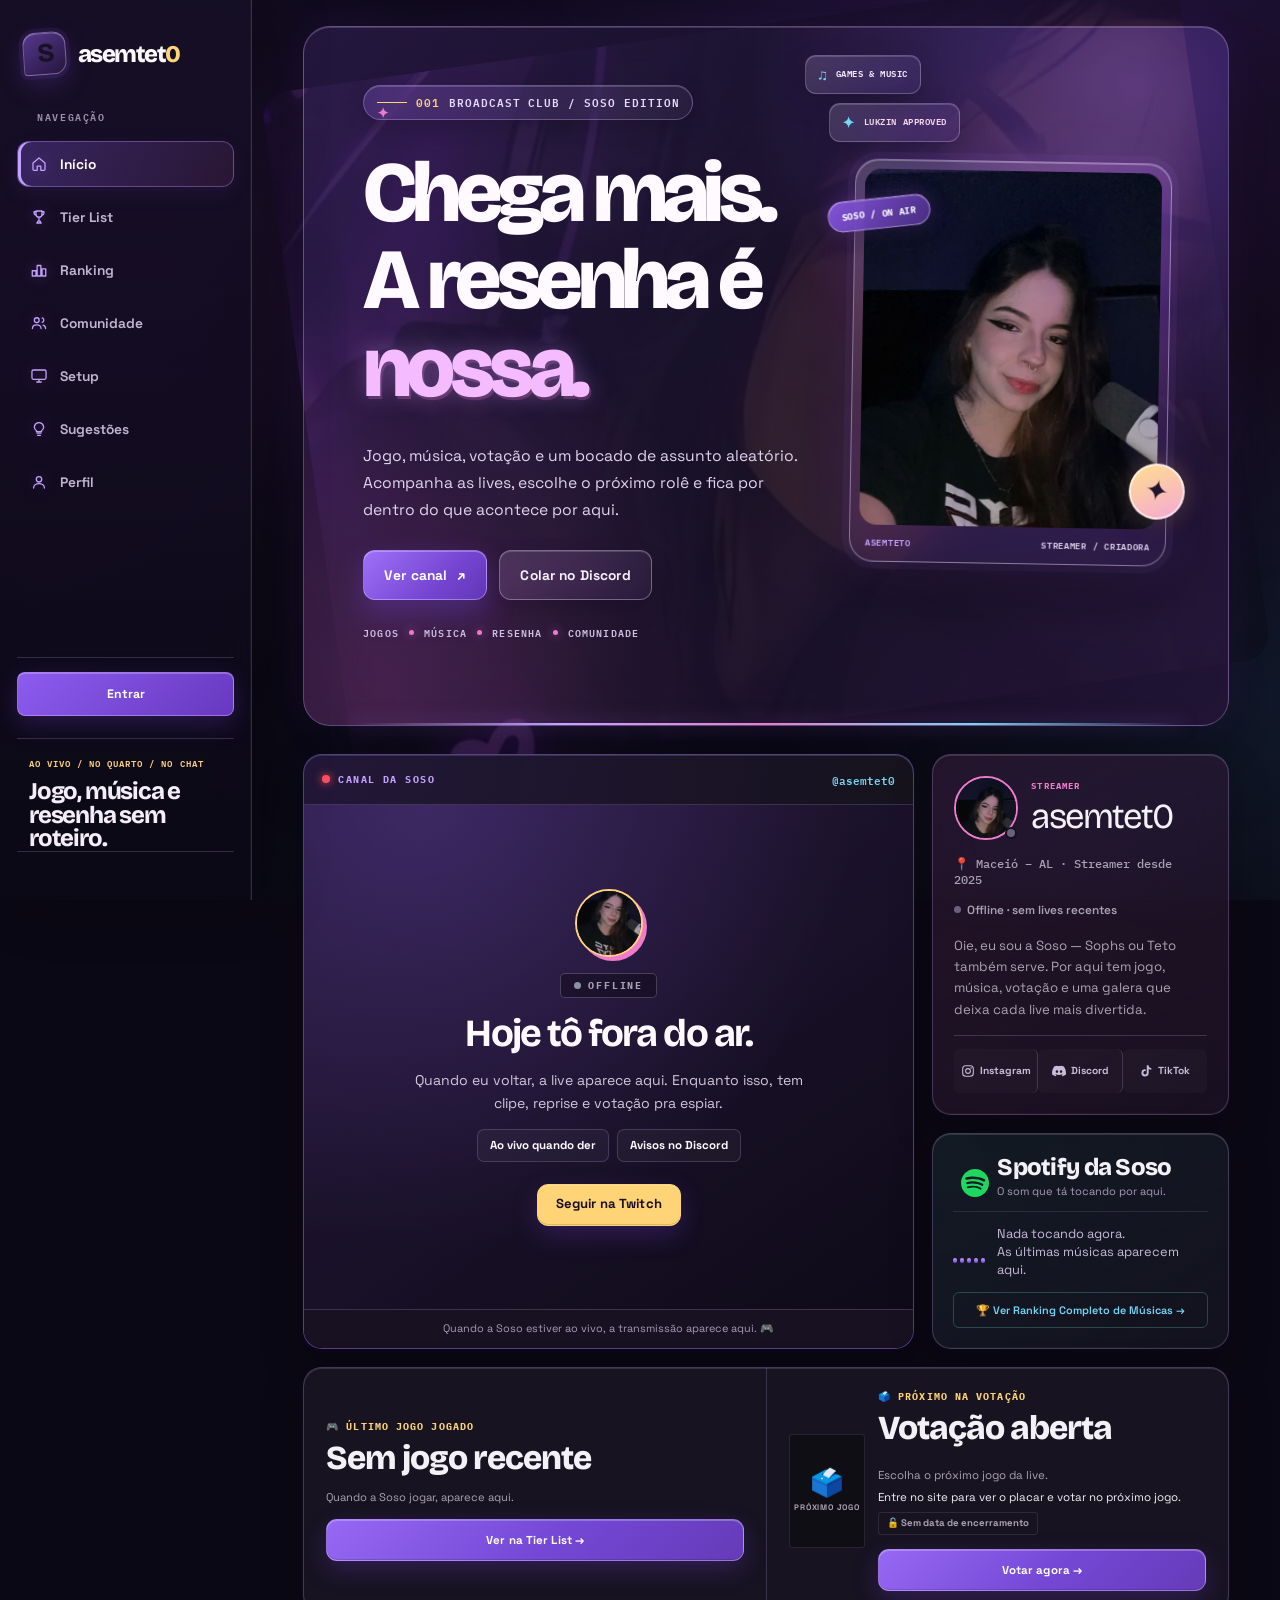
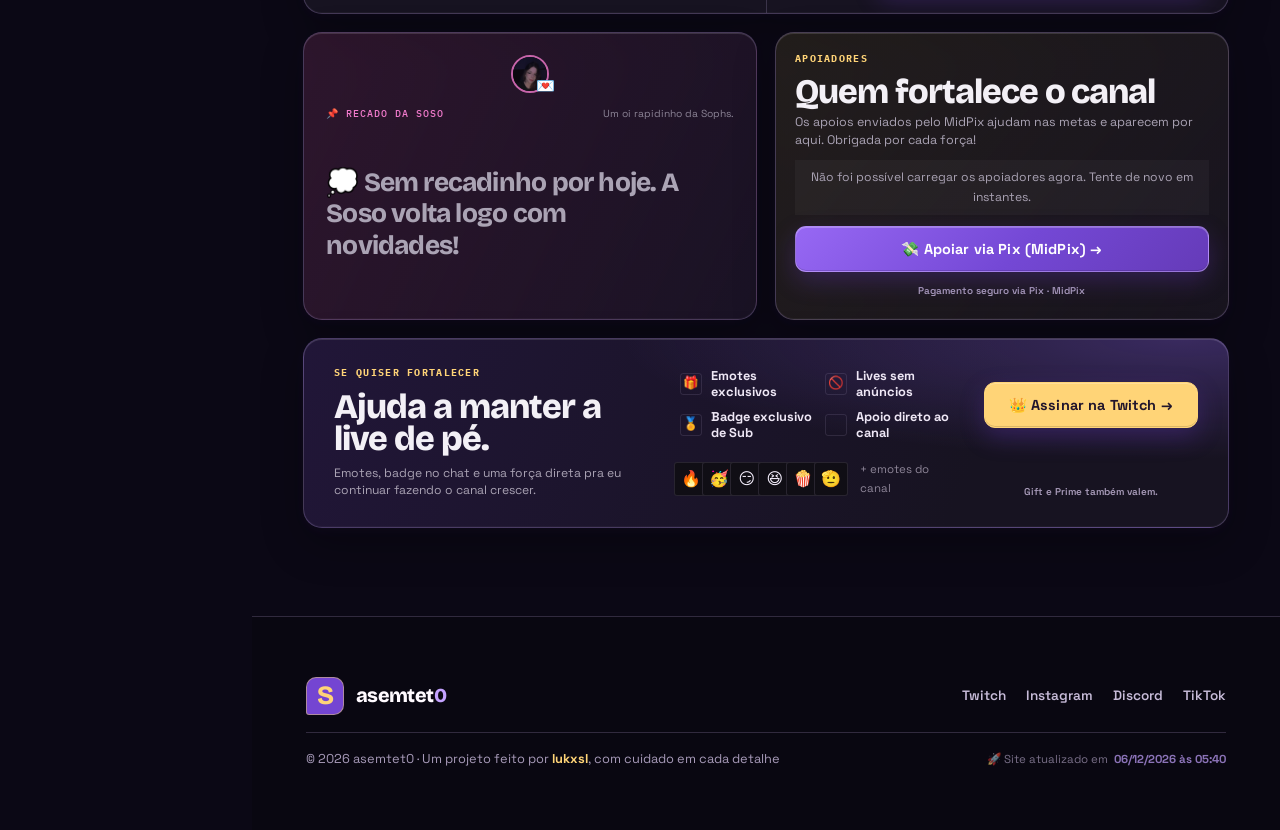
==== commit 33756492: "pp" ====
--- a/public/index.html
+++ b/public/index.html
@@ -240,6 +240,10 @@
 <img alt="Soso, streamer do canal asemtet0" fetchpriority="high" src="img/avatar.webp"/>
 <figcaption><span>ASEMTET0</span><span>STREAMER / CRIADORA</span></figcaption>
 </figure>
+<div class="home-glass-floats" aria-hidden="true">
+  <span class="home-glass-sticker"><span>♫</span> GAMES &amp; MUSIC</span>
+  <span class="home-glass-sticker home-glass-sticker--second"><span>✦</span> LUKZIN APPROVED</span>
+</div>
 <div class="stats-strip reveal" hidden="" id="statsStrip">
 <span class="strip-item"><span class="strip-ic"><svg aria-hidden="true" class="ico" focusable="false"><use href="#i-users"></use></svg></span> <b id="stripSeg">—</b> seguidores</span>
 <span class="strip-sep">·</span>
@@ -1075,5 +1079,6 @@
 <script defer="" src="js/main.js"></script>
 <script defer="" src="js/profile.js"></script>
 <script defer="" src="js/ranking.js"></script>
+<script defer="" src="js/glass-effects.js"></script>
 </body>
 </html>
--- a/public/css/identity.css
+++ b/public/css/identity.css
@@ -1168,3 +1168,743 @@
 .site-nav .logo-mark { transform:rotate(-4deg); }
 body > footer .logo-mark { border:1px solid rgba(245,223,98,.45); border-radius:10px 10px 10px 3px; background:var(--purple-3); }
 body > footer .logo-mark::after { color:var(--warm); }
+
+
+/* ===== GLASS ARCADE: camada final da identidade ===== */
+/* ================================================================
+   ASEMTET0 — GLASS ARCADE
+   Camada final: vidro, luz ambiente e interação com parcimônia.
+   Mantém a estrutura/contratos das páginas existentes.
+   ================================================================ */
+:root {
+  color-scheme: dark;
+  --bg: #0b0815;
+  --bg-2: #110d1f;
+  --surface: rgba(27, 20, 43, .72);
+  --surface-solid: #1b142b;
+  --surface-hover: rgba(47, 32, 72, .86);
+  --ink: #f7f1ff;
+  --white: #fffaff;
+  --mute: #c7bbd8;
+  --dim: #a89bb9;
+  --purple: #9b6bff;
+  --purple-2: #c4a2ff;
+  --purple-3: #7445d2;
+  --pink: #f07acb;
+  --cyan: #75d7f2;
+  --warm: #ffd477;
+  --gold: #ffd477;
+  --green: #80d9ae;
+  --red: #f08c9b;
+  --ok: #80d9ae;
+  --warn: #ffd477;
+  --err: #f08c9b;
+  --line: rgba(220, 194, 255, .19);
+  --line-2: rgba(232, 215, 255, .32);
+  --r-xl: 24px;
+  --r-lg: 18px;
+  --r: 13px;
+  --r-sm: 9px;
+  --r-xs: 7px;
+  --f-display: 'Bricolage Grotesque', 'Space Grotesk', system-ui, sans-serif;
+  --f-body: 'Space Grotesk', system-ui, sans-serif;
+  --f-mono: 'IBM Plex Mono', ui-monospace, monospace;
+  --sh-floor: 0 24px 72px rgba(0, 0, 0, .42);
+  --sh: 0 12px 34px rgba(0, 0, 0, .28);
+  --sh-lg: 0 32px 90px rgba(0, 0, 0, .48);
+  --glass-edge: rgba(222, 194, 255, .28);
+  --glass-highlight: rgba(255, 255, 255, .13);
+  --glass-blur: 20px;
+}
+
+html { background: var(--bg); }
+body {
+  position: relative;
+  isolation: isolate;
+  color: var(--ink);
+  background:
+    radial-gradient(ellipse 60rem 42rem at 82% -12%, rgba(123, 65, 207, .25), transparent 68%),
+    radial-gradient(ellipse 42rem 34rem at -8% 36%, rgba(177, 65, 174, .15), transparent 72%),
+    radial-gradient(ellipse 44rem 30rem at 100% 78%, rgba(45, 146, 190, .11), transparent 72%),
+    linear-gradient(180deg, #0b0815 0%, #100b1c 48%, #0b0914 100%);
+  background-attachment: fixed;
+  font-family: var(--f-body);
+}
+body::after {
+  content: '';
+  position: fixed;
+  inset: 0;
+  z-index: -1;
+  pointer-events: none;
+  opacity: .46;
+  background:
+    radial-gradient(circle at 18% 16%, rgba(184, 112, 255, .16), transparent 24rem),
+    radial-gradient(circle at 86% 34%, rgba(255, 105, 203, .11), transparent 22rem),
+    radial-gradient(circle at 42% 100%, rgba(80, 171, 226, .08), transparent 26rem);
+}
+body :is(h1, h2, h3, h4) {
+  color: var(--white);
+  font-family: var(--f-display) !important;
+  font-weight: 750;
+  letter-spacing: -.035em;
+  line-height: 1.08;
+  overflow-wrap: anywhere;
+  text-wrap: pretty;
+}
+::selection { background: rgba(178, 132, 255, .55); color: #fff; }
+
+/* A navegação também faz parte do ambiente de vidro. */
+body > nav.site-nav {
+  background: linear-gradient(180deg, rgba(22, 15, 37, .9), rgba(12, 9, 22, .86)) !important;
+  border-right: 1px solid rgba(190, 153, 255, .22) !important;
+  box-shadow: 16px 0 55px rgba(0, 0, 0, .28), inset -1px 0 0 rgba(255,255,255,.04) !important;
+  backdrop-filter: blur(22px) saturate(155%) !important;
+  -webkit-backdrop-filter: blur(22px) saturate(155%) !important;
+}
+.site-nav .logo-mark {
+  border: 1px solid rgba(212, 181, 255, .42) !important;
+  background: linear-gradient(145deg, rgba(159, 103, 255, .48), rgba(46, 28, 76, .62)) !important;
+  box-shadow: 0 0 0 4px rgba(159, 103, 255, .08), 0 9px 26px rgba(127, 76, 227, .24), inset 0 1px 0 rgba(255,255,255,.25) !important;
+}
+.site-nav .nav-links button {
+  border-color: transparent !important;
+  border-radius: 12px !important;
+  transition: transform .2s ease, background .2s ease, border-color .2s ease, box-shadow .2s ease !important;
+}
+.site-nav .nav-links button:hover {
+  transform: translateX(3px);
+  background: rgba(172, 128, 255, .11) !important;
+  border-color: rgba(205, 178, 255, .2) !important;
+}
+.site-nav .nav-links button.on {
+  background: linear-gradient(110deg, rgba(149, 98, 255, .28), rgba(239, 112, 207, .09)) !important;
+  border-color: rgba(191, 160, 255, .35) !important;
+  box-shadow: inset 3px 0 var(--purple-2), 0 7px 20px rgba(110, 62, 194, .12) !important;
+}
+.site-nav .nav-link-icon { color: var(--purple-2) !important; filter: drop-shadow(0 0 7px rgba(181, 137, 255, .25)); }
+.site-nav .nav-auth-entrar {
+  color: white !important;
+  border: 1px solid rgba(214, 186, 255, .42) !important;
+  background: linear-gradient(135deg, #8d5cf0, #6738bf) !important;
+  box-shadow: 0 8px 24px rgba(119, 67, 218, .25), inset 0 1px 0 rgba(255,255,255,.24) !important;
+}
+.site-nav .nav-auth-entrar:hover { transform: translateY(-2px); filter: brightness(1.08); }
+
+/* Vidro partilhado: cards principais e painéis das áreas internas. */
+.card,
+.admin-card,
+.admin-menu-card2,
+.admin-sidebar,
+.community-settings-card,
+.community-profile-info-card,
+.community-stat-card,
+.community-profile-ranking-card,
+.rk-board,
+.rk-side,
+.sug-form-col,
+.sir-list-col,
+.cmds-wrap,
+.rules-wrap,
+.cm-perk,
+.admin-main,
+.login-card {
+  border: 1px solid var(--glass-edge) !important;
+  border-radius: var(--r-lg) !important;
+  background:
+    radial-gradient(440px circle at var(--glass-x, 12%) var(--glass-y, 0%), rgba(179, 130, 255, .12), transparent 54%),
+    linear-gradient(145deg, rgba(44, 31, 68, .72), rgba(18, 14, 31, .78)) !important;
+  box-shadow:
+    inset 0 1px 0 rgba(255,255,255,.13),
+    inset 0 -1px 0 rgba(255,255,255,.035),
+    0 16px 42px rgba(0,0,0,.28),
+    0 3px 12px rgba(91,52,156,.09) !important;
+  backdrop-filter: blur(var(--glass-blur)) saturate(155%) !important;
+  -webkit-backdrop-filter: blur(var(--glass-blur)) saturate(155%) !important;
+  transition: border-color .22s ease, box-shadow .22s ease, transform .22s ease, background .22s ease !important;
+}
+.card,
+.admin-menu-card2,
+.cm-perk,
+.community-stat-card {
+  transform: perspective(1100px) rotateX(var(--glass-tilt-x, 0deg)) rotateY(var(--glass-tilt-y, 0deg)) translateY(var(--glass-lift, 0px));
+  transform-style: preserve-3d;
+}
+.card::before {
+  display: block !important;
+  content: '';
+  position: absolute;
+  inset: 0;
+  border-radius: inherit;
+  padding: 1px;
+  background: linear-gradient(135deg, rgba(255,255,255,.33), rgba(192,149,255,.2) 26%, transparent 54%, rgba(255,120,212,.17) 82%, rgba(255,255,255,.12));
+  -webkit-mask: linear-gradient(#000 0 0) content-box, linear-gradient(#000 0 0);
+  mask: linear-gradient(#000 0 0) content-box, linear-gradient(#000 0 0);
+  -webkit-mask-composite: xor;
+  mask-composite: exclude;
+  pointer-events: none;
+  opacity: .88;
+}
+.card:hover,
+.admin-menu-card2:hover,
+.cm-perk:hover,
+.community-stat-card:hover {
+  --glass-lift: -4px;
+  border-color: rgba(219, 188, 255, .48) !important;
+  box-shadow:
+    inset 0 1px 0 rgba(255,255,255,.18),
+    0 24px 58px rgba(0,0,0,.36),
+    0 0 28px rgba(142, 89, 228, .15) !important;
+}
+.card:focus-within,
+.admin-menu-card2:focus-within,
+.cm-perk:focus-within {
+  border-color: rgba(213, 181, 255, .55) !important;
+  box-shadow: 0 0 0 3px rgba(153, 105, 255, .13), 0 18px 45px rgba(0,0,0,.3) !important;
+}
+.admin-sidebar { background: rgba(20, 14, 33, .72) !important; }
+.admin-main { background: rgba(19, 14, 31, .72) !important; }
+#sec-admin #adminArea .admin-card,
+#sec-admin #adminArea .card,
+#sec-admin #adminArea .admin-box,
+#sec-admin #adminArea .admin-panel {
+  border-color: rgba(202, 174, 255, .2) !important;
+  background: linear-gradient(145deg, rgba(43,31,65,.72), rgba(22,17,35,.82)) !important;
+  box-shadow: inset 0 1px 0 rgba(255,255,255,.1), 0 9px 28px rgba(0,0,0,.2) !important;
+}
+
+/* Botões vivos com reflexo, mas sem sacrificar leitura ou foco. */
+.btn, .btn-mini, .btn-entrar, .auth-primary, .twitch-sub-btn, .rk-btn, .tl-roll, .voto-add-btn, .login-submit,
+.home-link-primary, .cm-btn-dc {
+  border: 1px solid rgba(226, 206, 255, .38) !important;
+  border-radius: 11px !important;
+  color: #fff !important;
+  background: linear-gradient(135deg, #9768f4 0%, #7448d5 54%, #653bb8 100%) !important;
+  box-shadow: 0 9px 24px rgba(111, 62, 209, .28), inset 0 1px 0 rgba(255,255,255,.24), inset 0 -1px 0 rgba(0,0,0,.14) !important;
+  line-height: 1.25 !important;
+  white-space: normal;
+  overflow-wrap: anywhere;
+  transition: transform .2s ease, box-shadow .2s ease, filter .2s ease, background .2s ease !important;
+}
+.btn::before, .home-link-primary::before, .login-submit::before {
+  display: block !important;
+  content: '';
+  position: absolute;
+  inset: 0 auto 0 -130%;
+  width: 60%;
+  background: linear-gradient(100deg, transparent, rgba(255,255,255,.22), transparent);
+  transform: skewX(-18deg);
+  transition: left .65s cubic-bezier(.2,.7,.2,1);
+  pointer-events: none;
+}
+.btn:hover::before, .home-link-primary:hover::before, .login-submit:hover::before { left: 150%; }
+.btn:hover, .btn-mini:hover, .btn-entrar:hover, .auth-primary:hover, .twitch-sub-btn:hover, .rk-btn:hover, .tl-roll:hover, .voto-add-btn:hover,
+.home-link-primary:hover, .login-submit:hover, .cm-btn-dc:hover {
+  transform: translateY(-2px) !important;
+  filter: brightness(1.1) saturate(1.06);
+  box-shadow: 0 14px 30px rgba(111,62,209,.36), inset 0 1px 0 rgba(255,255,255,.3) !important;
+}
+.btn:active, .btn-mini:active, .btn-entrar:active, .home-link-primary:active { transform: translateY(0) scale(.985) !important; }
+.btn.ghost, .community-profile-secondary, .sug-tab, .sub-tab, .st-chip, .home-link-secondary, .login-provider {
+  color: var(--ink) !important;
+  border: 1px solid rgba(215, 193, 255, .27) !important;
+  background: linear-gradient(145deg, rgba(255,255,255,.095), rgba(255,255,255,.025)) !important;
+  box-shadow: inset 0 1px 0 rgba(255,255,255,.12), 0 7px 20px rgba(0,0,0,.14) !important;
+  backdrop-filter: blur(12px) saturate(140%);
+  -webkit-backdrop-filter: blur(12px) saturate(140%);
+}
+.btn.ghost:hover, .community-profile-secondary:hover, .sug-tab:hover, .sub-tab:hover, .st-chip:hover, .home-link-secondary:hover, .login-provider:hover {
+  background: rgba(159, 110, 248, .17) !important;
+  border-color: rgba(208, 178, 255, .52) !important;
+  transform: translateY(-2px);
+}
+input, textarea, select {
+  border: 1px solid rgba(204, 171, 255, .23) !important;
+  border-radius: 10px !important;
+  background: rgba(12, 9, 23, .7) !important;
+  box-shadow: inset 0 2px 7px rgba(0,0,0,.18), 0 1px 0 rgba(255,255,255,.035) !important;
+}
+input:focus, textarea:focus, select:focus {
+  border-color: rgba(195, 158, 255, .8) !important;
+  box-shadow: 0 0 0 3px rgba(151, 104, 244, .17), inset 0 2px 7px rgba(0,0,0,.16) !important;
+}
+
+/* HOME: capa de transmissão com luz ambiente + retrato. */
+#sec-inicio { padding-top: clamp(18px, 2vw, 30px); }
+#sec-inicio .home-masthead {
+  position: relative;
+  display: grid;
+  grid-template-columns: minmax(0, 1.16fr) minmax(260px, .84fr);
+  grid-template-areas: 'copy portrait' 'stats stats';
+  align-items: center;
+  gap: 26px clamp(26px, 4vw, 58px);
+  min-height: 485px;
+  margin: 0 0 28px;
+  padding: clamp(28px, 4.6vw, 62px);
+  border: 1px solid rgba(205, 174, 255, .34) !important;
+  border-radius: 27px !important;
+  background:
+    radial-gradient(ellipse 60% 75% at 90% 8%, rgba(153, 93, 255, .35), transparent 70%),
+    radial-gradient(ellipse 54% 80% at 8% 95%, rgba(234, 93, 196, .2), transparent 72%),
+    linear-gradient(125deg, rgba(39, 25, 66, .88), rgba(18, 13, 31, .82) 55%, rgba(37, 20, 55, .86)) !important;
+  box-shadow: 0 28px 84px rgba(0,0,0,.42), inset 0 1px 0 rgba(255,255,255,.16), 0 0 48px rgba(130,82,224,.12) !important;
+  backdrop-filter: blur(24px) saturate(165%) !important;
+  -webkit-backdrop-filter: blur(24px) saturate(165%) !important;
+  isolation: isolate;
+  overflow: visible !important;
+}
+#sec-inicio .home-masthead::before {
+  content: '';
+  position: absolute;
+  inset: 0;
+  z-index: 0;
+  border-radius: inherit;
+  pointer-events: none;
+  background:
+    linear-gradient(90deg, rgba(11,8,21,.18), rgba(11,8,21,.58) 54%, rgba(11,8,21,.22)),
+    url('../img/banner-detail.webp') left center / auto 142% no-repeat;
+  opacity: .32;
+  mix-blend-mode: screen;
+  filter: saturate(1.18);
+}
+#sec-inicio .home-masthead::after {
+  content: '';
+  position: absolute;
+  left: 5%; right: 5%; bottom: 0;
+  height: 2px;
+  z-index: 3;
+  border-radius: 99px;
+  background: linear-gradient(90deg, transparent, var(--purple-2), var(--pink), var(--cyan), transparent);
+  box-shadow: 0 0 18px rgba(189, 137, 255, .55);
+}
+#sec-inicio .home-masthead-content { position: relative; z-index: 2; max-width: 720px; min-width: 0; }
+#sec-inicio .home-eyebrow {
+  display: inline-flex;
+  align-items: center;
+  flex-wrap: wrap;
+  gap: 9px;
+  max-width: 100%;
+  margin: 0 0 22px;
+  padding: 9px 13px;
+  color: #eadcff;
+  border: 1px solid rgba(210, 180, 255, .32);
+  border-radius: 999px;
+  background: linear-gradient(135deg, rgba(164, 117, 255, .22), rgba(255,255,255,.045));
+  box-shadow: inset 0 1px 0 rgba(255,255,255,.17), 0 6px 22px rgba(0,0,0,.14);
+  font: 600 .66rem/1.35 var(--f-mono) !important;
+  letter-spacing: .09em;
+  backdrop-filter: blur(12px);
+}
+#sec-inicio .home-eyebrow::before { content: '✦'; color: var(--pink); font-size: .9rem; }
+#sec-inicio .home-eyebrow span { color: var(--warm); }
+#sec-inicio .home-display {
+  display: block;
+  max-width: 12ch;
+  margin: 0 0 22px;
+  padding: .08em 0 .12em;
+  color: var(--white);
+  font: 800 clamp(3.55rem, 6.7vw, 6.6rem)/1.02 var(--f-display) !important;
+  letter-spacing: -.065em;
+  text-wrap: balance;
+  overflow: visible !important;
+  overflow-wrap: normal;
+  word-break: normal;
+}
+#sec-inicio .home-display em {
+  display: inline;
+  color: #f4bcff;
+  font-style: normal;
+  text-shadow: 0 0 22px rgba(207, 145, 255, .38), 2px 3px 0 rgba(240, 122, 203, .22);
+}
+#sec-inicio .home-lede {
+  max-width: 49ch;
+  margin: 0 0 26px;
+  color: #e0d5ef;
+  font-size: clamp(.98rem, 1.05vw, 1.08rem);
+  line-height: 1.72;
+  overflow-wrap: anywhere;
+}
+#sec-inicio .home-actions { display: flex; flex-wrap: wrap; gap: 12px; }
+#sec-inicio .home-link-primary, #sec-inicio .home-link-secondary {
+  position: relative;
+  min-height: 50px;
+  padding: 13px 20px;
+  border: 1px solid rgba(224, 202, 255, .38) !important;
+  border-radius: 12px !important;
+  font: 700 .86rem/1.25 var(--f-body);
+  white-space: normal;
+  overflow: hidden;
+}
+#sec-inicio .home-link-primary {
+  color: #fff !important;
+  background: linear-gradient(135deg, #9f70fa, #7444d0 65%, #6337b6) !important;
+  box-shadow: 0 12px 28px rgba(113,63,210,.38), inset 0 1px 0 rgba(255,255,255,.28) !important;
+}
+#sec-inicio .home-link-secondary {
+  color: #f7eeff !important;
+  background: linear-gradient(145deg, rgba(255,255,255,.12), rgba(255,255,255,.035)) !important;
+  box-shadow: inset 0 1px 0 rgba(255,255,255,.16), 0 10px 24px rgba(0,0,0,.14) !important;
+}
+#sec-inicio .home-link-primary:hover, #sec-inicio .home-link-secondary:hover { transform: translateY(-3px); }
+#sec-inicio .home-signal-row {
+  display: flex;
+  flex-wrap: wrap;
+  align-items: center;
+  gap: 10px;
+  margin-top: 25px;
+  color: #cfc1e2;
+  font: 600 .62rem/1.5 var(--f-mono);
+  letter-spacing: .12em;
+}
+#sec-inicio .home-signal-row i { width: 5px; height: 5px; border-radius: 50%; background: var(--pink); box-shadow: 0 0 10px rgba(240,122,203,.65); }
+#sec-inicio .home-portrait {
+  position: relative;
+  z-index: 2;
+  grid-area: portrait;
+  justify-self: center;
+  align-self: center;
+  width: min(100%, 345px);
+  margin: 0;
+  padding: 9px;
+  border: 1px solid rgba(225, 202, 255, .48) !important;
+  border-radius: 24px !important;
+  background: linear-gradient(145deg, rgba(255,255,255,.19), rgba(175,126,255,.11) 45%, rgba(255,255,255,.035)) !important;
+  box-shadow: 0 25px 65px rgba(0,0,0,.38), 0 0 0 7px rgba(176,126,255,.07), 0 0 52px rgba(171,102,255,.22), inset 0 1px 0 rgba(255,255,255,.28) !important;
+  backdrop-filter: blur(20px) saturate(160%);
+  -webkit-backdrop-filter: blur(20px) saturate(160%);
+  transform: rotate(1deg);
+  overflow: visible !important;
+}
+#sec-inicio .home-portrait::before {
+  content: 'SOSO  /  ON AIR';
+  position: absolute;
+  z-index: 4;
+  left: -28px;
+  top: 38px;
+  padding: 9px 13px;
+  color: #fff;
+  border: 1px solid rgba(231, 206, 255, .5);
+  border-radius: 999px;
+  background: linear-gradient(135deg, rgba(135,86,225,.95), rgba(76,47,133,.94));
+  box-shadow: 0 8px 24px rgba(0,0,0,.32), inset 0 1px 0 rgba(255,255,255,.22), 0 0 20px rgba(151,95,240,.3);
+  font: 700 .58rem/1.2 var(--f-mono);
+  letter-spacing: .08em;
+  transform: rotate(-7deg);
+}
+#sec-inicio .home-portrait::after {
+  content: '✦';
+  position: absolute;
+  z-index: 4;
+  right: -19px;
+  bottom: 46px;
+  display: grid;
+  place-items: center;
+  width: 52px;
+  height: 52px;
+  color: #21152b;
+  border: 2px solid rgba(255,255,255,.7);
+  border-radius: 50%;
+  background: linear-gradient(145deg, #ffe08c, #f5a6d6);
+  box-shadow: 0 9px 24px rgba(0,0,0,.28), 0 0 24px rgba(255,190,130,.27);
+  font: 800 1.8rem/1 var(--f-display);
+  transform: rotate(12deg);
+}
+#sec-inicio .home-portrait img {
+  display: block;
+  width: 100%;
+  max-height: 405px;
+  aspect-ratio: 4 / 4.8;
+  object-fit: cover;
+  object-position: center 22%;
+  border: 0;
+  border-radius: 17px;
+  filter: saturate(1.1) contrast(1.04);
+}
+#sec-inicio .home-portrait figcaption {
+  display: flex;
+  flex-wrap: wrap;
+  justify-content: space-between;
+  align-items: center;
+  gap: 6px 12px;
+  padding: 11px 6px 3px;
+  color: #d9cbe9;
+  border: 0;
+  background: transparent;
+  font: 600 .57rem/1.4 var(--f-mono);
+  letter-spacing: .08em;
+}
+#sec-inicio .home-portrait figcaption span:first-child { color: var(--purple-2); }
+#sec-inicio .home-glass-floats {
+  position: absolute;
+  z-index: 4;
+  top: 28px;
+  right: 29%;
+  display: grid;
+  gap: 9px;
+  pointer-events: none;
+}
+#sec-inicio .home-glass-sticker {
+  display: inline-flex;
+  align-items: center;
+  gap: 8px;
+  width: max-content;
+  max-width: 100%;
+  padding: 9px 12px;
+  color: #f6eaff;
+  border: 1px solid rgba(223, 198, 255, .28);
+  border-radius: 11px;
+  background: linear-gradient(135deg, rgba(255,255,255,.15), rgba(255,255,255,.045));
+  box-shadow: 0 10px 28px rgba(0,0,0,.2), inset 0 1px 0 rgba(255,255,255,.16);
+  backdrop-filter: blur(16px) saturate(150%);
+  -webkit-backdrop-filter: blur(16px) saturate(150%);
+  font: 600 .58rem/1.25 var(--f-mono);
+  letter-spacing: .06em;
+}
+#sec-inicio .home-glass-sticker span { color: var(--cyan); font-size: .95rem; }
+#sec-inicio .home-glass-sticker--second { margin-left: 24px; color: #f8d7f0; }
+#sec-inicio .stats-strip {
+  position: relative;
+  z-index: 2;
+  grid-area: stats;
+  display: flex;
+  align-items: center;
+  justify-content: flex-start;
+  flex-wrap: wrap;
+  gap: 10px 0;
+  min-width: 0;
+  margin: 0;
+  padding: 17px 0 0;
+  border: 0;
+  border-top: 1px solid rgba(222, 194, 255, .22);
+  border-radius: 0;
+  background: transparent;
+  color: #d9cde8;
+  font-size: .76rem;
+  box-shadow: none;
+}
+#sec-inicio .stats-strip .strip-item {
+  display: inline-flex;
+  align-items: center;
+  flex: 0 1 auto;
+  min-width: 0;
+  gap: 8px;
+  padding: 2px 18px 2px 0;
+  margin-right: 17px;
+  white-space: normal;
+  overflow-wrap: anywhere;
+}
+#sec-inicio .stats-strip .strip-item b { color: #fff; font: 700 .76rem/1.35 var(--f-mono); }
+#sec-inicio .stats-strip .strip-ic { color: var(--cyan); filter: drop-shadow(0 0 7px rgba(117,215,242,.25)); }
+#sec-inicio .stats-strip .strip-sep { display: none; }
+#sec-inicio .stats-strip .strip-live, #sec-inicio .stats-strip .strip-live b { color: #ffaddb; }
+
+/* Os cards da Home mantêm vidro, mas o player continua com superfície escura própria. */
+#sec-inicio .home-grid { gap: 18px; }
+#sec-inicio .home-grid .card { min-width: 0; border-radius: 19px !important; }
+#sec-inicio .home-player { border-color: rgba(160, 126, 255, .48) !important; }
+#sec-inicio .twitch-player-header { background: linear-gradient(100deg, rgba(148,94,239,.16), rgba(255,255,255,.035)) !important; border-bottom-color: rgba(205,174,255,.19); }
+#sec-inicio .twitch-player-title { color: var(--purple-2); }
+#sec-inicio .offline-panel {
+  background: radial-gradient(ellipse at 20% 0, rgba(143,93,238,.25), transparent 62%), linear-gradient(145deg, rgba(38,25,60,.94), rgba(15,11,25,.94)) !important;
+}
+#sec-inicio .offline-panel h4 {
+  font-size: clamp(1.8rem, 3vw, 2.5rem) !important;
+  line-height: 1.12 !important;
+  overflow: visible !important;
+  text-wrap: balance;
+}
+#sec-inicio .offline-panel p { line-height: 1.65; overflow-wrap: anywhere; }
+#sec-inicio .profile-card, #sec-inicio .music-box, #sec-inicio .recado-card,
+#sec-inicio .midpix-box, #sec-inicio .jogos-card, #sec-inicio .sub-hero-box {
+  border-color: rgba(209, 178, 255, .24) !important;
+}
+#sec-inicio .profile-name { line-height: 1.18 !important; overflow-wrap: anywhere; }
+#sec-inicio .music-info h3, #sec-inicio .foco-info h3 { line-height: 1.16 !important; overflow-wrap: anywhere; }
+#sec-inicio .recado-texto { line-height: 1.2 !important; overflow-wrap: anywhere; }
+
+/* Hierarquia dos cabeçalhos: nenhuma fonte fica presa numa caixa baixa. */
+.section-header h1, .section-header h2 {
+  line-height: 1.12 !important;
+  padding: .035em 0 .09em;
+  overflow: visible !important;
+  overflow-wrap: anywhere;
+  word-break: normal;
+}
+#sec-tierlist .tl-head h1,
+#sec-comunidade .cm-hero h3,
+#sec-perfil .community-profile-head h1,
+#sec-perfil .community-profile-banner h2,
+#sec-sugestoes .voto-panel-head h3,
+#sec-sugestoes .sug-form-col h3,
+#sec-ranking .rk-hero h1,
+.login-editorial-copy h1,
+.login-head h2,
+.pf-signin-prompt h2 {
+  line-height: 1.12 !important;
+  padding: .04em 0 .1em;
+  overflow: visible !important;
+  overflow-wrap: anywhere;
+  word-break: normal;
+  text-wrap: balance;
+}
+#sec-comunidade .cm-hero h3 { font-size: clamp(2.3rem, 4.8vw, 4.4rem) !important; }
+#sec-tierlist .tl-head h1 { font-size: clamp(2.65rem, 5vw, 4.8rem) !important; }
+#sec-perfil .community-profile-head h1 { font-size: clamp(2.4rem, 5vw, 4.4rem) !important; }
+#sec-perfil .community-profile-banner h2 { font-size: clamp(2rem, 4vw, 3.6rem) !important; }
+.login-editorial-copy h1 { font-size: clamp(3rem, 6vw, 6rem) !important; }
+
+/* Evita cortar labels importantes em telas estreitas. */
+.btn, .btn-mini, .btn-entrar, .auth-primary, .community-profile-secondary,
+.twitch-sub-btn, .rk-btn, .tl-roll, .sug-tab, .sub-tab, .st-chip,
+.voto-add-btn, .cm-btn-dc, .home-actions a {
+  min-width: 0;
+  min-height: 42px;
+  text-align: center;
+  text-wrap: balance;
+  overflow-wrap: anywhere;
+}
+#sec-inicio .stats-strip .strip-item,
+.twitch-player-status,
+.profile-social-btn span,
+.music-now-info b, .music-now-info span,
+.music-recente-info b, .music-recente-info small,
+.music-destaque-info b, .music-destaque-info small {
+  white-space: normal !important;
+  text-overflow: clip !important;
+  overflow: visible !important;
+  overflow-wrap: anywhere;
+  line-height: 1.35;
+}
+.profile-social-btn span { text-align: center; }
+.music-now-info b, .music-now-info span,
+.music-recente-info b, .music-recente-info small,
+.music-destaque-info b, .music-destaque-info small { display: block; }
+.bottom-nav .bn-item span {
+  max-width: 100%;
+  white-space: normal !important;
+  text-overflow: clip !important;
+  overflow: visible !important;
+  text-align: center;
+  line-height: 1.12;
+  overflow-wrap: anywhere;
+}
+.nav-community-name { white-space: normal !important; text-overflow: clip !important; overflow-wrap: anywhere; line-height: 1.25; }
+
+/* Login, tabs e formulários recebem o mesmo material translúcido. */
+.login-page {
+  background:
+    radial-gradient(ellipse at 10% 0, rgba(151,98,255,.28), transparent 52%),
+    radial-gradient(ellipse at 90% 90%, rgba(238,106,202,.14), transparent 48%),
+    #0b0815 !important;
+}
+.login-editorial { background: linear-gradient(145deg, rgba(36,24,60,.82), rgba(16,12,27,.92)) !important; }
+.login-editorial::after { background: linear-gradient(90deg, rgba(11,8,21,.04), rgba(11,8,21,.74)) !important; }
+.login-card { background: linear-gradient(145deg, rgba(39,28,60,.84), rgba(18,14,30,.88)) !important; }
+.login-brand-mark { box-shadow: 0 0 0 4px rgba(157,106,255,.12), 0 8px 22px rgba(0,0,0,.25) !important; }
+.login-submit { position: relative; overflow: hidden; }
+
+/* Navegação inferior e rodapé: translucidez sem comprometer leitura. */
+.bottom-nav {
+  border-top: 1px solid rgba(215,188,255,.25) !important;
+  background: rgba(15, 10, 26, .82) !important;
+  box-shadow: 0 -12px 40px rgba(0,0,0,.28), inset 0 1px 0 rgba(255,255,255,.08) !important;
+  backdrop-filter: blur(22px) saturate(155%) !important;
+  -webkit-backdrop-filter: blur(22px) saturate(155%) !important;
+}
+.bottom-nav .bn-item.on { background: rgba(155,107,255,.19) !important; box-shadow: inset 0 0 0 1px rgba(202,171,255,.18), 0 0 18px rgba(136,84,224,.12); }
+body > footer { background: rgba(9,7,17,.72) !important; backdrop-filter: blur(16px); -webkit-backdrop-filter: blur(16px); }
+
+/* Mobile: menos blur para economizar, mais altura para o texto respirar. */
+@media (max-width: 1100px) and (min-width: 761px) {
+  #sec-inicio .home-masthead { grid-template-columns: minmax(0,1.08fr) minmax(230px,.92fr); gap: 22px; min-height: 440px; }
+  #sec-inicio .home-display { font-size: clamp(3.35rem,6.4vw,5.7rem) !important; max-width: 11ch; }
+  #sec-inicio .home-portrait { width: min(100%, 300px); }
+  #sec-inicio .home-glass-floats { right: 25%; top: 17px; }
+}
+@media (max-width: 760px) {
+  :root { --glass-blur: 13px; }
+  body { background-attachment: scroll; }
+  body > main.wrapper { padding-left: 15px; padding-right: 15px; }
+  .page-section { padding-top: 28px; padding-bottom: 44px; }
+  #sec-inicio { padding-top: 12px; }
+  #sec-inicio .home-masthead {
+    grid-template-columns: minmax(0,1fr);
+    grid-template-areas: 'copy' 'portrait' 'stats';
+    gap: 24px;
+    min-height: 0;
+    padding: 24px 19px 20px;
+    border-radius: 22px !important;
+  }
+  #sec-inicio .home-masthead::before {
+    background-position: left top;
+    background-size: auto 86%;
+    opacity: .2;
+  }
+  #sec-inicio .home-display {
+    max-width: 11ch;
+    margin-bottom: 18px;
+    padding: .06em 0 .13em;
+    font-size: clamp(2.65rem, 11.8vw, 4.25rem) !important;
+    line-height: 1.06 !important;
+    letter-spacing: -.06em;
+  }
+  #sec-inicio .home-eyebrow { margin-bottom: 17px; font-size: .58rem !important; }
+  #sec-inicio .home-lede { margin-bottom: 20px; font-size: .94rem; line-height: 1.68; }
+  #sec-inicio .home-actions { display: grid; grid-template-columns: 1fr 1fr; gap: 9px; }
+  #sec-inicio .home-link-primary, #sec-inicio .home-link-secondary { min-height: 48px; padding: 11px 10px; font-size: .78rem; }
+  #sec-inicio .home-signal-row { gap: 7px; margin-top: 17px; font-size: .55rem; letter-spacing: .07em; }
+  #sec-inicio .home-portrait { justify-self: center; width: min(76%, 290px); margin: 0 10px 4px 0; transform: rotate(.5deg); }
+  #sec-inicio .home-portrait img { max-height: 320px; aspect-ratio: 4 / 4.4; }
+  #sec-inicio .home-portrait::before { left: -18px; top: 25px; font-size: .52rem; }
+  #sec-inicio .home-portrait::after { right: -16px; bottom: 36px; width: 43px; height: 43px; font-size: 1.45rem; }
+  #sec-inicio .home-glass-floats { display: none; }
+  #sec-inicio .stats-strip { display: grid; grid-template-columns: repeat(2, minmax(0,1fr)); gap: 12px 10px; padding-top: 14px; }
+  #sec-inicio .stats-strip .strip-item { margin: 0; padding: 0; font-size: .67rem; }
+  #sec-inicio .stats-strip .strip-ic { flex: 0 0 auto; }
+  #sec-inicio .home-grid { grid-template-columns: minmax(0,1fr); gap: 13px; }
+  #sec-inicio .home-grid > * { grid-column: 1 !important; grid-row: auto !important; }
+  #sec-inicio .twitch-player { min-height: 210px; }
+  #sec-comunidade .cm-hero { padding: 24px 18px; }
+  #sec-comunidade .cm-hero h3 { font-size: clamp(2.2rem, 9vw, 3.2rem) !important; }
+  #sec-tierlist .tl-head h1 { font-size: clamp(2.4rem, 10vw, 3.5rem) !important; }
+  #sec-perfil .community-profile-head h1 { font-size: clamp(2.3rem, 9vw, 3.6rem) !important; }
+  .bottom-nav .bn-item { min-height: 54px; padding: 5px 3px; }
+  .bottom-nav .bn-item span { font-size: .61rem; }
+  .card, .admin-card, .admin-menu-card2, .community-stat-card, .cm-perk { transform: none !important; }
+}
+@media (max-width: 420px) {
+  #sec-inicio .home-masthead { padding: 21px 16px 18px; }
+  #sec-inicio .home-display { font-size: clamp(2.45rem, 11.3vw, 3.5rem) !important; }
+  #sec-inicio .home-actions { grid-template-columns: 1fr; }
+  #sec-inicio .home-link-primary, #sec-inicio .home-link-secondary { width: 100%; }
+  #sec-inicio .stats-strip { grid-template-columns: 1fr 1fr; }
+  .section-header h1, .section-header h2 { font-size: clamp(2.3rem, 10vw, 3.5rem) !important; }
+}
+
+/* Fallback: se blur não existir, os painéis continuam legíveis e bonitos. */
+@supports not (backdrop-filter: blur(1px)) {
+  .card, .admin-card, .admin-menu-card2, .admin-sidebar, .community-settings-card,
+  .community-profile-info-card, .community-stat-card, .rk-board, .rk-side,
+  .sug-form-col, .sir-list-col, .cmds-wrap, .rules-wrap, .cm-perk, .admin-main, .login-card {
+    background: rgba(27, 20, 43, .96) !important;
+  }
+}
+@media (prefers-reduced-motion: reduce) {
+  .card, .admin-menu-card2, .cm-perk, .community-stat-card { transform: none !important; }
+  .btn::before, .home-link-primary::before, .login-submit::before { display: none !important; }
+  body::after { opacity: .2; }
+}
+
+/* O tilt lê as coordenadas capturadas pelo JS; anima somente em ponteiro fino. */
+@media (hover: hover) and (pointer: fine) and (prefers-reduced-motion: no-preference) {
+  .card.reveal.in,
+  .card:hover,
+  .card.reveal.in:hover {
+    transform: perspective(1100px)
+      rotateX(var(--glass-tilt-x, 0deg))
+      rotateY(var(--glass-tilt-y, 0deg))
+      translateY(var(--glass-lift, 0px)) !important;
+  }
+}
+@media (max-width: 760px), (prefers-reduced-motion: reduce) {
+  .card.reveal.in, .card:hover, .card.reveal.in:hover { transform: none !important; }
+}
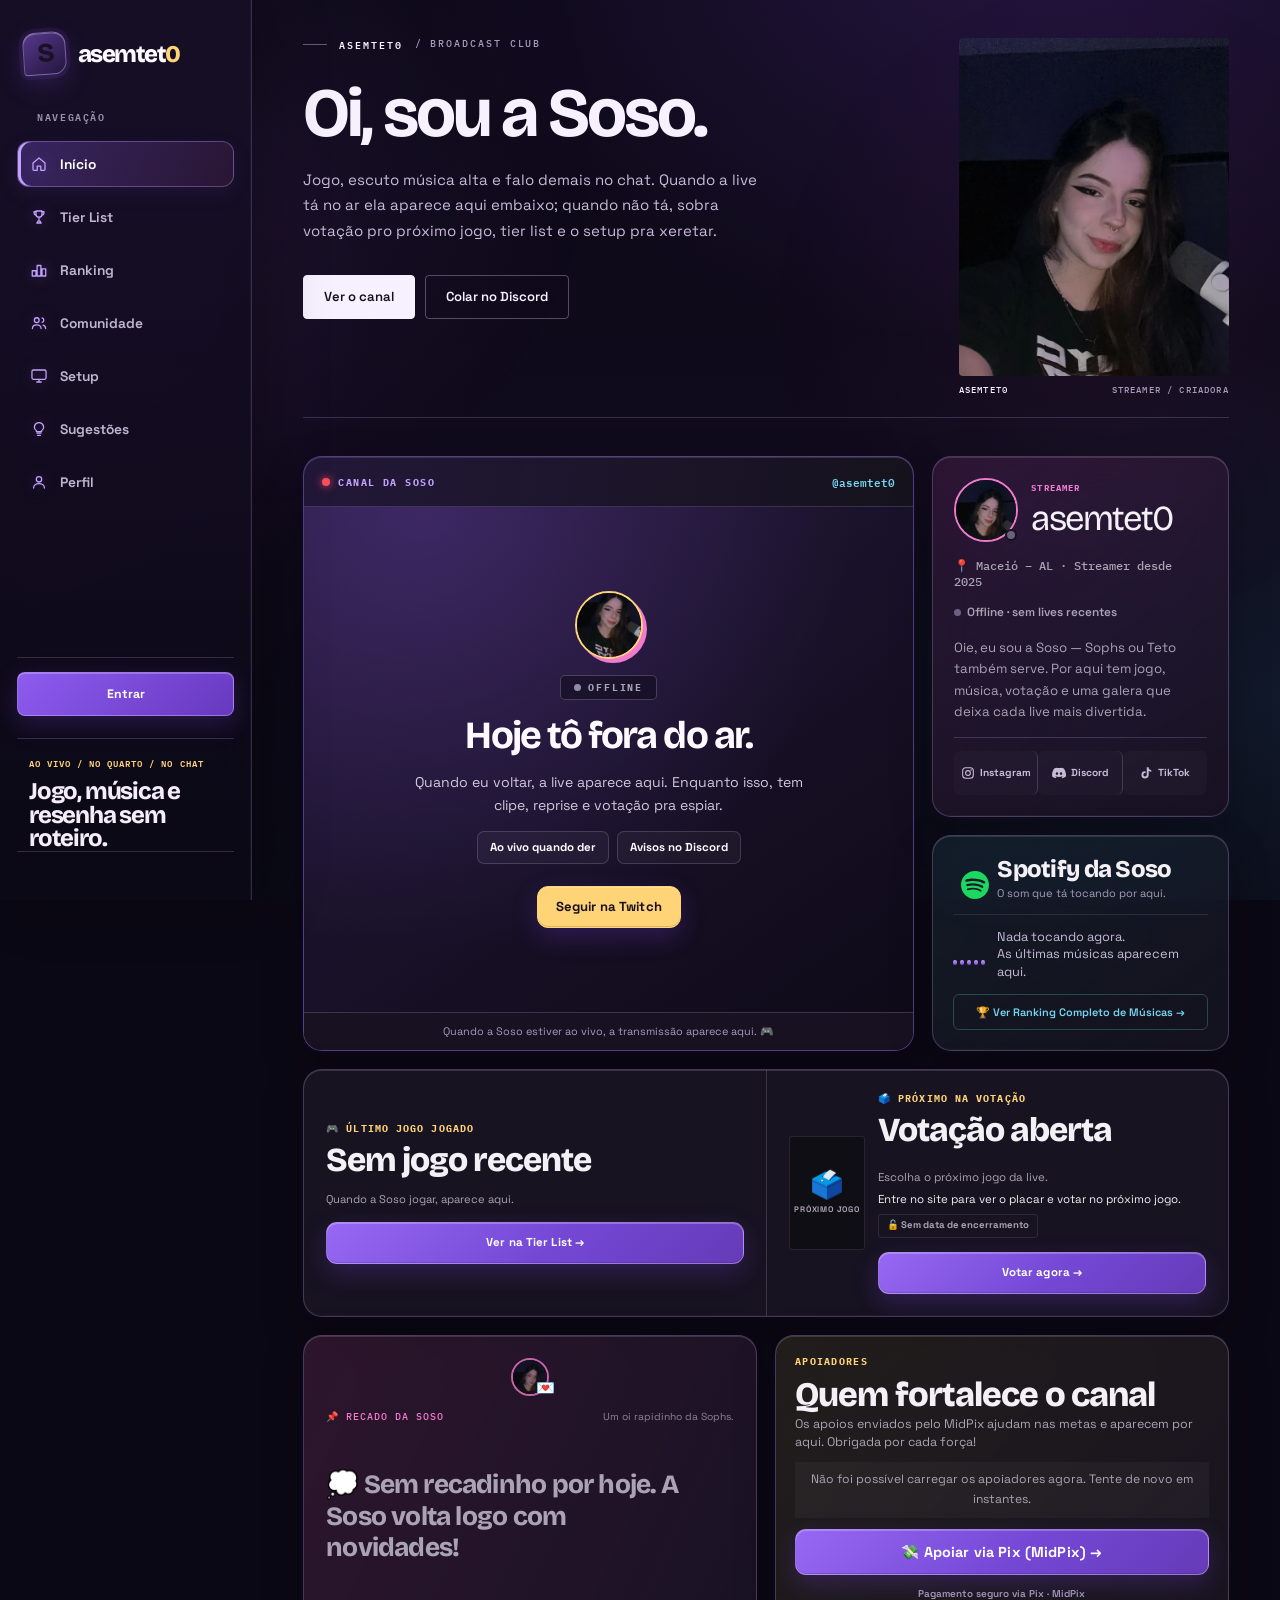
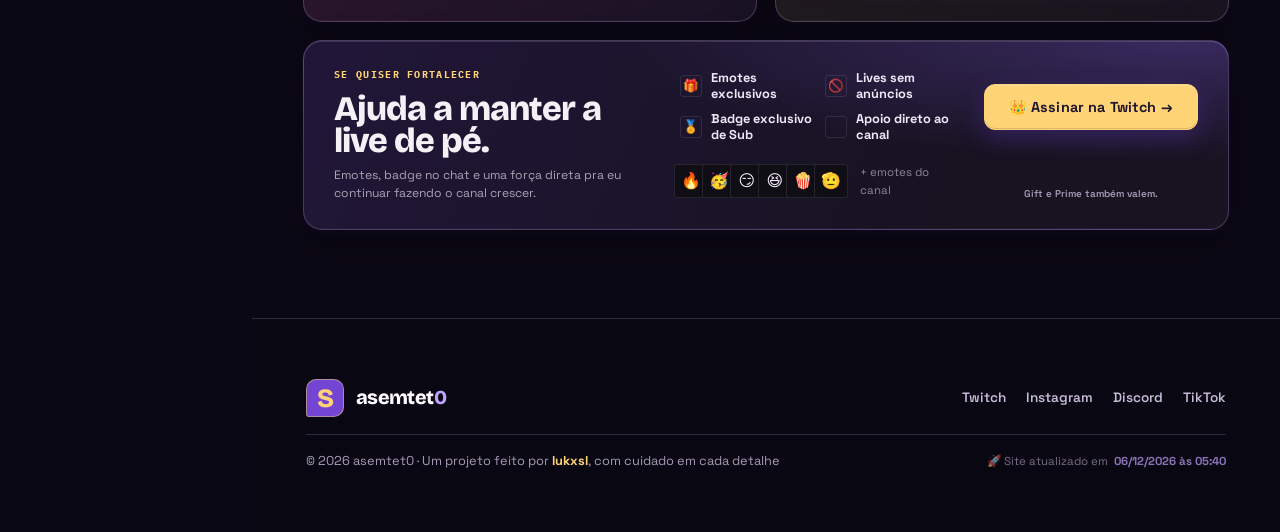
==== commit ee3ce493: "teste" ====
--- a/public/index.html
+++ b/public/index.html
@@ -227,23 +227,18 @@
 <section class="page-section ativo" id="sec-inicio">
 <div class="home-masthead reveal">
 <div class="home-masthead-content">
-<p class="home-eyebrow"><span>001</span> BROADCAST CLUB / SOSO EDITION</p>
-<h1 class="home-display">Chega mais.<br/>A resenha é <em>nossa.</em></h1>
-<p class="home-lede">Jogo, música, votação e um bocado de assunto aleatório. Acompanha as lives, escolhe o próximo rolê e fica por dentro do que acontece por aqui.</p>
+<p class="home-eyebrow"><span>ASEMTET0</span> / Broadcast Club</p>
+<h1 class="home-display">Oi, sou a Soso.</h1>
+<p class="home-lede">Jogo, escuto música alta e falo demais no chat. Quando a live tá no ar ela aparece aqui embaixo; quando não tá, sobra votação pro próximo jogo, tier list e o setup pra xeretar.</p>
 <div class="home-actions">
-<a class="home-link-primary" href="https://www.twitch.tv/asemtet0" rel="noopener" target="_blank">Ver canal <span aria-hidden="true">↗</span></a>
+<a class="home-link-primary" href="https://www.twitch.tv/asemtet0" rel="noopener" target="_blank">Ver o canal</a>
 <a class="home-link-secondary" href="https://discord.gg/J4gGaKWFPZ" rel="noopener" target="_blank">Colar no Discord</a>
 </div>
-<div class="home-signal-row" aria-label="O que tem por aqui"><span>JOGOS</span><i></i><span>MÚSICA</span><i></i><span>RESENHA</span><i></i><span>COMUNIDADE</span></div>
 </div>
 <figure class="home-portrait reveal">
 <img alt="Soso, streamer do canal asemtet0" fetchpriority="high" src="img/avatar.webp"/>
 <figcaption><span>ASEMTET0</span><span>STREAMER / CRIADORA</span></figcaption>
 </figure>
-<div class="home-glass-floats" aria-hidden="true">
-  <span class="home-glass-sticker"><span>♫</span> GAMES &amp; MUSIC</span>
-  <span class="home-glass-sticker home-glass-sticker--second"><span>✦</span> LUKZIN APPROVED</span>
-</div>
 <div class="stats-strip reveal" hidden="" id="statsStrip">
 <span class="strip-item"><span class="strip-ic"><svg aria-hidden="true" class="ico" focusable="false"><use href="#i-users"></use></svg></span> <b id="stripSeg">—</b> seguidores</span>
 <span class="strip-sep">·</span>
--- a/public/css/home.css
+++ b/public/css/home.css
@@ -28,121 +28,169 @@
   letter-spacing:-.03em;
 }
 
+/* ---------- capa: masthead editorial ---------- */
+#sec-inicio .home-masthead{
+  display:grid;
+  grid-template-columns:minmax(0,1.14fr) minmax(220px,.6fr);
+  grid-template-areas:'copy portrait' 'stats stats';
+  align-items:start;
+  gap:0 clamp(26px,4.5vw,72px);
+  margin:0 0 clamp(26px,3vw,42px);
+  padding:0 0 22px;
+  border:0;
+  border-bottom:1px solid var(--line);
+  border-radius:0;
+  background:none;
+  box-shadow:none;
+}
 #sec-inicio .home-masthead-content{
-  position:relative;
-  z-index:2;
-  width:100%;
-  max-width:760px;
-  pointer-events:none;
+  grid-area:copy;
+  min-width:0;
+  max-width:620px;
 }
 #sec-inicio .home-eyebrow{
   display:flex;
   align-items:center;
   gap:12px;
-  margin-bottom:16px;
-  color:var(--h-mute);
-  font:700 .63rem 'IBM Plex Mono',monospace;
+  margin:0 0 clamp(20px,2.4vw,30px);
+  color:var(--dim);
+  font:500 .6rem/1.35 'IBM Plex Mono',monospace;
   letter-spacing:.2em;
   text-transform:uppercase;
 }
 #sec-inicio .home-eyebrow::before{
   content:'';
-  width:38px;
+  width:24px;
   height:1px;
   flex:none;
-  background:var(--h-line-2);
-}
-#sec-inicio .home-eyebrow span{color:var(--h-purple-2)}
+  background:currentColor;
+  opacity:.55;
+}
+#sec-inicio .home-eyebrow span{color:var(--ink);font-weight:600}
 #sec-inicio .home-display{
-  max-width:12ch;
   margin:0 0 20px;
-  color:var(--h-ink);
-  font-family:'Bricolage Grotesque','Bricolage Grotesque',sans-serif;
-  font-size:clamp(2.8rem,7vw,6rem);
-  font-weight:800;
-  line-height:.86;
-  letter-spacing:-.055em;
+  color:var(--ink);
+  font-family:'Bricolage Grotesque',sans-serif;
+  font-size:clamp(2.9rem,5.4vw,4.9rem);
+  font-weight:700;
+  line-height:.95;
+  letter-spacing:-.045em;
   text-wrap:balance;
-}
-#sec-inicio .home-display em{
-  color:var(--h-purple-2);
-  font-style:normal;
 }
 #sec-inicio .home-lede{
   max-width:46ch;
-  margin-bottom:26px;
-  color:var(--h-mute);
-  font-size:clamp(.9rem,1.1vw,1.02rem);
-  line-height:1.62;
+  margin:0 0 clamp(24px,2.6vw,32px);
+  color:var(--mute);
+  font-size:clamp(.94rem,1.05vw,1.02rem);
+  line-height:1.68;
   text-wrap:pretty;
 }
 #sec-inicio .home-actions{
   display:flex;
   flex-wrap:wrap;
   gap:10px;
-  pointer-events:auto;
 }
 #sec-inicio .home-link-primary,
 #sec-inicio .home-link-secondary{
   display:inline-flex;
   align-items:center;
   justify-content:center;
-  gap:9px;
   min-height:44px;
-  padding:11px 18px;
-  border-radius:3px;
-  font:700 .78rem 'Space Grotesk','Space Grotesk',sans-serif;
-  letter-spacing:.01em;
+  padding:11px 20px;
+  border:1px solid transparent;
+  border-radius:4px;
+  font:600 .82rem/1 'Space Grotesk',sans-serif;
   text-decoration:none;
-  transition:background .2s,color .2s,border-color .2s;
+  transition:background .18s,color .18s,border-color .18s;
 }
 #sec-inicio .home-link-primary{
-  border:1px solid var(--h-ink);
-  background:var(--h-ink);
-  color:#0a0511;
+  border-color:var(--ink);
+  background:var(--ink);
+  color:#14101c;
 }
 #sec-inicio .home-link-primary:hover{
-  border-color:var(--h-purple-2);
-  background:var(--h-purple-2);
+  border-color:var(--gold);
+  background:var(--gold);
+  color:#1a1420;
 }
 #sec-inicio .home-link-secondary{
-  border:1px solid rgba(255,255,255,.26);
-  background:transparent;
-  color:var(--h-ink);
+  border-color:var(--line-2);
+  background:transparent;
+  color:var(--ink);
 }
 #sec-inicio .home-link-secondary:hover{
-  border-color:var(--h-purple-2);
-  color:var(--h-purple-2);
-}
-
-/* faixa de dados: régua editorial, sem pílula */
+  border-color:var(--ink);
+  background:rgba(255,255,255,.05);
+}
+
+/* retrato: foto limpa, só a legenda embaixo */
+#sec-inicio .home-portrait{
+  grid-area:portrait;
+  justify-self:end;
+  align-self:start;
+  width:min(100%,270px);
+  margin:0;
+  padding:0;
+  border:0;
+  border-radius:0;
+  background:none;
+  box-shadow:none;
+  transform:none;
+}
+#sec-inicio .home-portrait::before,
+#sec-inicio .home-portrait::after{content:none}
+#sec-inicio .home-portrait img{
+  display:block;
+  width:100%;
+  max-height:350px;
+  aspect-ratio:4 / 5;
+  object-fit:cover;
+  object-position:center 16%;
+  border:0;
+  border-radius:4px;
+  background:var(--surface-solid);
+  filter:saturate(.94) contrast(1.03);
+}
+#sec-inicio .home-portrait figcaption{
+  display:flex;
+  justify-content:space-between;
+  gap:10px;
+  margin:10px 0 0;
+  padding:0;
+  border:0;
+  background:none;
+  color:var(--dim);
+  font:500 .56rem/1 'IBM Plex Mono',monospace;
+  letter-spacing:.13em;
+  text-transform:uppercase;
+}
+#sec-inicio .home-portrait figcaption span:first-child{color:var(--ink)}
+
+/* faixa de dados: números reais, régua fina, sem pílula */
 #sec-inicio .stats-strip{
-  position:relative;
-  z-index:2;
+  grid-area:stats;
   display:flex;
   align-items:center;
   justify-content:flex-start;
+  flex-wrap:wrap;
   gap:0;
-  flex-wrap:wrap;
-  margin:0;
-  padding:16px 0 20px;
-  border:0;
-  border-top:1px solid rgba(255,255,255,.15);
+  margin:18px 0 0;
+  padding:16px 0 0;
+  border:0;
   border-radius:0;
   background:none;
   box-shadow:none;
-  color:var(--h-mute);
-  font-size:.74rem;
+  color:var(--dim);
+  font-size:.73rem;
   font-weight:500;
-  backdrop-filter:none;
 }
 #sec-inicio .stats-strip .strip-item{
   display:inline-flex;
   align-items:center;
   gap:8px;
-  margin-right:24px;
-  padding-right:24px;
-  border-right:1px solid rgba(255,255,255,.15);
+  margin-right:22px;
+  padding-right:22px;
+  border-right:1px solid var(--line);
   white-space:nowrap;
 }
 #sec-inicio .stats-strip .strip-item:last-of-type{
@@ -151,18 +199,18 @@
   border-right:0;
 }
 #sec-inicio .stats-strip .strip-item b{
-  color:var(--h-ink);
+  color:var(--ink);
   font-family:'IBM Plex Mono',monospace;
-  font-weight:700;
+  font-weight:600;
 }
 #sec-inicio .stats-strip .strip-item b.flash{
-  color:var(--h-purple-2);
+  color:var(--purple-2);
   text-shadow:none;
 }
-#sec-inicio .stats-strip .strip-ic{color:var(--h-purple-2)}
+#sec-inicio .stats-strip .strip-ic{color:var(--dim)}
 #sec-inicio .stats-strip .strip-sep{display:none}
 #sec-inicio .stats-strip .strip-live,
-#sec-inicio .stats-strip .strip-live b{color:#ff8a95}
+#sec-inicio .stats-strip .strip-live b{color:#e88b95}
 
 /* ---------- aviso ---------- */
 #sec-inicio .aviso{
@@ -865,6 +913,8 @@
 
 /* ---------- responsivo ---------- */
 @media (max-width:1100px){
+  #sec-inicio .home-masthead{gap:24px 26px}
+  #sec-inicio .home-portrait{width:min(100%,240px)}
   #sec-inicio .home-grid{grid-template-columns:repeat(2,minmax(0,1fr))}
   #sec-inicio .home-player{grid-column:1 / -1;grid-row:auto;order:1}
   #sec-inicio .home-profile{grid-column:1;grid-row:auto;order:2}
@@ -876,11 +926,24 @@
   #sec-inicio .twitch-player{min-height:300px}
 }
 @media (max-width:760px){
+  #sec-inicio .home-masthead{
+    grid-template-columns:minmax(0,1fr);
+    grid-template-areas:'copy' 'portrait' 'stats';
+    gap:26px;
+    padding-bottom:18px;
+  }
+  #sec-inicio .home-portrait{
+    justify-self:start;
+    width:min(100%,190px);
+  }
+  #sec-inicio .home-portrait img{max-height:240px;aspect-ratio:4 / 4.7}
   #sec-inicio .home-display{
     max-width:none;
-    font-size:clamp(2.5rem,13vw,4.4rem);
+    font-size:clamp(2.5rem,12vw,3.5rem);
   }
-  #sec-inicio .home-lede{font-size:.88rem}
+  #sec-inicio .home-lede{font-size:.9rem;margin-bottom:22px}
+  #sec-inicio .home-link-primary,
+  #sec-inicio .home-link-secondary{flex:1 1 auto}
   #sec-inicio .recado-texto{max-width:100%;font-size:1.18rem}
   #sec-inicio .stats-strip{
     display:grid;
--- a/public/css/redesign.css
+++ b/public/css/redesign.css
@@ -482,148 +482,10 @@
   --h-purple-2: #C4A9E7;
   --h-gold: #D8B76E;
   --h-r: 7px;
-  padding-top: 8px;
+  padding-top: clamp(24px, 3vw, 44px);
   font-family: var(--f-body);
 }
 #sec-inicio :is(h1, h2, h3, h4) { font-family: var(--f-display) !important; }
-#sec-inicio .home-masthead {
-  display: grid;
-  grid-template-columns: minmax(0, 1.25fr) minmax(260px, .75fr);
-  grid-template-rows: auto auto;
-  grid-template-areas: 'copy portrait' 'stats stats';
-  align-items: center;
-  gap: 22px 38px;
-  min-height: 0;
-  margin: 0 0 28px;
-  padding: 42px 0 0;
-  overflow: visible;
-  isolation: auto;
-  border: 0;
-  border-bottom: 1px solid var(--h-line);
-  background: transparent;
-}
-#sec-inicio .home-masthead-content {
-  grid-area: copy;
-  position: relative;
-  z-index: 1;
-  width: 100%;
-  max-width: 760px;
-  pointer-events: auto;
-}
-#sec-inicio .home-eyebrow {
-  display: flex;
-  align-items: center;
-  gap: 10px;
-  margin-bottom: 19px;
-  color: var(--h-dim);
-  font: 500 .64rem var(--f-mono);
-  letter-spacing: .13em;
-  text-transform: uppercase;
-}
-#sec-inicio .home-eyebrow::before {
-  content: '';
-  width: 28px;
-  height: 1px;
-  background: var(--h-purple-2);
-}
-#sec-inicio .home-eyebrow span { color: var(--h-purple-2); }
-#sec-inicio .home-display {
-  max-width: 11ch;
-  margin: 0 0 19px;
-  color: var(--h-ink);
-  font: 800 clamp(3.2rem, 6.4vw, 6.2rem)/.91 var(--f-display) !important;
-  letter-spacing: -.075em;
-  text-wrap: balance;
-}
-#sec-inicio .home-display em { color: var(--h-purple-2); font-style: normal; }
-#sec-inicio .home-lede {
-  max-width: 48ch;
-  margin: 0 0 25px;
-  color: var(--h-mute);
-  font-size: clamp(.92rem, 1vw, 1.02rem);
-  line-height: 1.7;
-}
-#sec-inicio .home-actions { display: flex; flex-wrap: wrap; gap: 9px; pointer-events: auto; }
-#sec-inicio .home-link-primary,
-#sec-inicio .home-link-secondary {
-  display: inline-flex;
-  align-items: center;
-  justify-content: center;
-  gap: 9px;
-  min-height: 43px;
-  padding: 10px 16px;
-  border: 1px solid var(--h-line-2);
-  border-radius: 4px;
-  font: 700 .78rem var(--f-body);
-  text-decoration: none;
-  transition: background .18s ease, border-color .18s ease, color .18s ease;
-}
-#sec-inicio .home-link-primary { background: var(--purple); border-color: var(--purple); color: #fff; }
-#sec-inicio .home-link-primary:hover { background: var(--purple-3); border-color: var(--purple-3); }
-#sec-inicio .home-link-secondary { background: transparent; color: var(--h-ink); }
-#sec-inicio .home-link-secondary:hover { background: #211A2A; border-color: var(--h-purple-2); color: var(--h-purple-2); }
-#sec-inicio .home-portrait {
-  grid-area: portrait;
-  display: flex;
-  flex-direction: column;
-  align-self: end;
-  justify-self: end;
-  width: min(100%, 330px);
-  margin: 0;
-}
-#sec-inicio .home-portrait img {
-  display: block;
-  width: 100%;
-  max-height: 370px;
-  aspect-ratio: 4 / 4.6;
-  object-fit: cover;
-  object-position: center 23%;
-  border: 1px solid var(--h-line-2);
-  border-bottom: 0;
-  border-radius: 5px 5px 0 0;
-  background: var(--surface);
-  filter: saturate(.82) contrast(1.02);
-}
-#sec-inicio .home-portrait figcaption {
-  display: flex;
-  justify-content: space-between;
-  gap: 10px;
-  padding: 9px 11px;
-  border: 1px solid var(--h-line-2);
-  border-top: 0;
-  border-radius: 0 0 4px 4px;
-  background: #14111A;
-  color: var(--h-mute);
-  font: 500 .55rem var(--f-mono);
-  letter-spacing: .09em;
-}
-#sec-inicio .home-portrait figcaption span:first-child { color: var(--h-purple-2); }
-#sec-inicio .stats-strip {
-  grid-area: stats;
-  display: flex;
-  justify-content: flex-start;
-  align-items: center;
-  gap: 0;
-  flex-wrap: wrap;
-  margin: 0;
-  padding: 14px 0 17px;
-  border: 0;
-  border-top: 1px solid var(--h-line);
-  border-radius: 0;
-  background: transparent;
-  color: var(--h-mute);
-  font-size: .72rem;
-  font-weight: 500;
-  box-shadow: none;
-  backdrop-filter: none;
-}
-#sec-inicio .stats-strip .strip-item { display: inline-flex; align-items: center; gap: 7px; padding: 0 18px 0 0; }
-#sec-inicio .stats-strip .strip-item b { color: var(--h-ink); font: 600 .72rem var(--f-mono); }
-#sec-inicio .stats-strip .strip-ic { color: var(--h-dim); font-size: .88rem; }
-#sec-inicio .stats-strip .strip-sep { display: inline-block; margin-right: 18px; color: var(--h-dim); }
-#sec-inicio .stats-strip .strip-live,
-#sec-inicio .stats-strip .strip-live b { color: #E58D95; }
-#sec-inicio .stats-strip .strip-live .live-indicator { width: 7px; height: 7px; }
 
 #sec-inicio .home-grid {
   display: grid;
@@ -1338,9 +1200,6 @@
   #sec-inicio .home-recado { grid-column: 1 / span 3; grid-row: 4; }
   #sec-inicio .home-midpix { grid-column: 4 / span 3; grid-row: 4; }
   #sec-inicio .home-sub { grid-column: 1 / -1; grid-row: 5; }
-  #sec-inicio .home-masthead { gap: 18px 26px; }
-  #sec-inicio .home-display { font-size: clamp(3rem, 6vw, 4.8rem) !important; }
-  #sec-inicio .home-portrait { width: min(100%, 270px); }
   #sec-inicio .twitch-player { min-height: 0; }
 }
 
@@ -1409,21 +1268,6 @@
   .site-nav .nav-right { top: 60px; max-height: calc(100dvh - 60px); }
   .site-nav .nav-links { grid-template-columns: 1fr 1fr; }
   .site-nav .nav-links button { min-height: 42px; font-size: .82rem; }
-  #sec-inicio .home-masthead {
-    grid-template-columns: minmax(0, 1fr);
-    grid-template-rows: auto auto auto;
-    grid-template-areas: 'copy' 'portrait' 'stats';
-    gap: 22px;
-    margin-bottom: 22px;
-    padding-top: 28px;
-  }
-  #sec-inicio .home-display { max-width: none; font-size: clamp(2.85rem, 12.5vw, 4.3rem) !important; }
-  #sec-inicio .home-lede { max-width: 48ch; font-size: .9rem; }
-  #sec-inicio .home-portrait { justify-self: stretch; width: 100%; max-width: none; }
-  #sec-inicio .home-portrait img { max-height: 220px; aspect-ratio: 16 / 7; object-position: center 27%; }
-  #sec-inicio .stats-strip { display: grid; grid-template-columns: 1fr 1fr; gap: 11px 12px; padding: 14px 0 17px; }
-  #sec-inicio .stats-strip .strip-item { padding: 0; white-space: normal; }
-  #sec-inicio .stats-strip .strip-sep { display: none; }
   #sec-inicio .home-grid { grid-template-columns: minmax(0, 1fr); gap: 12px; }
   #sec-inicio .home-grid > * { grid-column: 1 / -1 !important; grid-row: auto !important; }
   #sec-inicio .home-player { order: 1; }
@@ -1459,8 +1303,6 @@
 }
 
 @media (max-width: 420px) {
-  #sec-inicio .home-actions { width: 100%; }
-  #sec-inicio .home-link-primary, #sec-inicio .home-link-secondary { flex: 1 1 100%; }
   #sec-inicio .profile-social-btn span { display: none; }
   #sec-inicio .sub-perks-grid { grid-template-columns: 1fr; }
   .login-providers { gap: 7px; }
--- a/public/css/identity.css
+++ b/public/css/identity.css
@@ -198,79 +198,6 @@
 input::placeholder, textarea::placeholder { color: #93889d !important; }
 input:focus, textarea:focus, select:focus { border-color: var(--purple-2) !important; box-shadow: 0 0 0 3px rgba(183,124,222,.12) !important; outline: none !important; }
 
-/* Home: chamada visual forte, mas com foto e conteúdo reais no centro */
-#sec-inicio { padding-top: 26px; }
-#sec-inicio .home-masthead {
-  position: relative; display: grid; grid-template-columns: minmax(0, 1.22fr) minmax(260px, .78fr);
-  grid-template-areas: 'copy portrait' 'stats stats'; align-items: center;
-  gap: 26px 42px; min-height: 410px; margin: 0 0 28px; padding: clamp(28px, 4vw, 54px);
-  overflow: hidden; border: 1px solid rgba(216, 169, 240, .2); border-radius: 18px;
-  background:
-    radial-gradient(ellipse 60% 100% at 100% 2%, rgba(164, 98, 191, .3), transparent 70%),
-    radial-gradient(ellipse 45% 75% at 4% 100%, rgba(241, 189, 131, .12), transparent 76%),
-    linear-gradient(125deg, #211927 0%, #17121d 52%, #21172b 100%);
-  box-shadow: 0 24px 70px rgba(0,0,0,.22); isolation: isolate;
-}
-#sec-inicio .home-masthead::before {
-  content: 'SOSO'; position: absolute; right: 14%; top: -30px; z-index: -1;
-  color: rgba(255,255,255,.025); font: 400 clamp(9rem, 21vw, 19rem)/.8 var(--f-display);
-  letter-spacing: -.08em; pointer-events: none;
-}
-#sec-inicio .home-masthead::after {
-  content: ''; position: absolute; inset: auto 0 0; height: 4px;
-  background: linear-gradient(90deg, var(--warm), var(--pink) 44%, var(--purple-2) 78%, transparent);
-}
-#sec-inicio .home-masthead-content { grid-area: copy; max-width: 680px; z-index: 2; }
-#sec-inicio .home-eyebrow {
-  display: flex; gap: 11px; align-items: center; margin: 0 0 22px;
-  color: #d6c7dc; font: 500 .65rem var(--f-mono) !important; letter-spacing: .15em; text-transform: uppercase;
-}
-#sec-inicio .home-eyebrow::before { content: ''; width: 30px; height: 1px; background: var(--warm); }
-#sec-inicio .home-eyebrow span { color: var(--warm); }
-#sec-inicio .home-display {
-  max-width: 12ch; margin: 0 0 20px; color: #fff8f2;
-  font: 400 clamp(4.2rem, 7.9vw, 7.8rem)/.78 var(--f-display) !important;
-  letter-spacing: -.045em; text-wrap: balance;
-}
-#sec-inicio .home-display em { color: var(--warm); font-style: italic; }
-#sec-inicio .home-lede { max-width: 48ch; margin: 0 0 27px; color: #d0c4d4; font-size: clamp(.96rem, 1.1vw, 1.08rem); line-height: 1.72; }
-#sec-inicio .home-actions { display: flex; flex-wrap: wrap; gap: 10px; }
-#sec-inicio .home-link-primary, #sec-inicio .home-link-secondary {
-  min-height: 48px; padding: 12px 18px; border: 1px solid rgba(255,255,255,.2); border-radius: 7px;
-  font-size: .82rem; font-weight: 700; transition: background .16s ease, border-color .16s ease, color .16s ease;
-}
-#sec-inicio .home-link-primary { color: #211529; background: var(--warm); border-color: var(--warm); }
-#sec-inicio .home-link-primary:hover { color: #1a101f; background: #ffcf9c; border-color: #ffcf9c; }
-#sec-inicio .home-link-secondary { color: #f7eefa; background: rgba(255,255,255,.045); }
-#sec-inicio .home-link-secondary:hover { color: #fff; background: rgba(216,169,240,.13); border-color: rgba(216,169,240,.55); }
-#sec-inicio .home-portrait {
-  grid-area: portrait; position: relative; justify-self: end; align-self: center;
-  width: min(100%, 320px); margin: 0; padding: 9px;
-  background: rgba(255,255,255,.07); border: 1px solid rgba(255,255,255,.22);
-  border-radius: 170px 170px 12px 12px; box-shadow: 16px 18px 0 rgba(241,189,131,.12);
-  transform: rotate(1.5deg);
-}
-#sec-inicio .home-portrait img {
-  display: block; width: 100%; max-height: 370px; aspect-ratio: 4 / 4.65; object-fit: cover;
-  object-position: center 24%; border: 0; border-radius: 160px 160px 7px 7px;
-  filter: saturate(.96) contrast(1.04); background: var(--surface);
-}
-#sec-inicio .home-portrait figcaption {
-  display: flex; justify-content: space-between; gap: 8px; padding: 10px 5px 1px;
-  border: 0; background: transparent; color: #c9bdce;
-  font: 500 .55rem var(--f-mono); letter-spacing: .09em;
-}
-#sec-inicio .home-portrait figcaption span:first-child { color: var(--warm); }
-#sec-inicio .stats-strip {
-  grid-area: stats; display: flex; justify-content: flex-start; align-items: center; flex-wrap: wrap;
-  gap: 0; margin: 0; padding: 15px 0 0; border: 0; border-top: 1px solid rgba(255,255,255,.16);
-  border-radius: 0; background: transparent; color: #c5b7cb; font-size: .74rem; box-shadow: none;
-}
-#sec-inicio .stats-strip .strip-item { display: inline-flex; align-items: center; gap: 8px; padding: 0 20px 0 0; }
-#sec-inicio .stats-strip .strip-item b { color: #fff; font: 600 .74rem var(--f-mono); }
-#sec-inicio .stats-strip .strip-ic { color: var(--warm); }
-#sec-inicio .stats-strip .strip-sep { margin-right: 20px; color: #8f8198; }
-#sec-inicio .stats-strip .strip-live, #sec-inicio .stats-strip .strip-live b { color: #ffabb6; }
 #sec-inicio .aviso {
   display: flex; align-items: center; gap: 15px; margin: 0 0 22px; padding: 16px 19px;
   border: 1px solid rgba(241,189,131,.25); border-radius: 9px;
@@ -477,8 +404,6 @@
   body > footer .wrapper { padding-left: clamp(20px,3.5vw,42px); padding-right: clamp(20px,3.5vw,42px); }
 }
 @media (max-width: 1100px) and (min-width: 761px) {
-  #sec-inicio .home-masthead { grid-template-columns: minmax(0,1.1fr) minmax(220px,.8fr); }
-  #sec-inicio .home-display { font-size: clamp(4rem,7.2vw,6rem) !important; }
   #sec-inicio .home-player { grid-column: 1 / -1; grid-row: 1; }
   #sec-inicio .home-profile { grid-column: 1 / span 6; grid-row: 2; }
   #sec-inicio .home-music { grid-column: 7 / span 6; grid-row: 2; }
@@ -493,20 +418,6 @@
   .section-header { margin-bottom: 22px; }
   .section-header h1, .section-header h2 { font-size: clamp(2.55rem,12vw,3.8rem); }
   #sec-inicio { padding-top: 17px; }
-  #sec-inicio .home-masthead {
-    grid-template-columns: minmax(0,1fr); grid-template-areas: 'copy' 'portrait' 'stats';
-    gap: 22px; min-height: 0; margin-bottom: 18px; padding: 25px 20px 18px; border-radius: 13px;
-  }
-  #sec-inicio .home-masthead::before { right: -5%; top: 35%; font-size: 9rem; }
-  #sec-inicio .home-display { max-width: 10ch; font-size: clamp(3.8rem,17vw,5.4rem) !important; }
-  #sec-inicio .home-lede { max-width: 42ch; margin-bottom: 20px; font-size: .93rem; }
-  #sec-inicio .home-actions { width: 100%; }
-  #sec-inicio .home-link-primary, #sec-inicio .home-link-secondary { flex: 1 1 auto; min-height: 46px; }
-  #sec-inicio .home-portrait { justify-self: center; width: min(78%,280px); }
-  #sec-inicio .home-portrait img { max-height: 280px; aspect-ratio: 4 / 4.25; }
-  #sec-inicio .stats-strip { display: grid; grid-template-columns: 1fr 1fr; gap: 12px 8px; }
-  #sec-inicio .stats-strip .strip-item { padding: 0; font-size: .68rem; }
-  #sec-inicio .stats-strip .strip-sep { display: none; }
   #sec-inicio .home-grid { grid-template-columns: minmax(0,1fr); gap: 12px; }
   #sec-inicio .home-grid > * { grid-column: 1 / -1 !important; grid-row: auto !important; }
   #sec-inicio .home-player { order: 1; }
@@ -550,9 +461,6 @@
   #sec-admin .admin-main { margin-top: 12px; }
 }
 @media (max-width: 420px) {
-  #sec-inicio .home-actions { flex-direction: column; }
-  #sec-inicio .home-link-primary, #sec-inicio .home-link-secondary { width: 100%; }
-  #sec-inicio .stats-strip { grid-template-columns: 1fr 1fr; }
   #sec-inicio .sub-perks-grid { grid-template-columns: 1fr 1fr; }
   .login-providers { gap: 7px; }
 }
@@ -763,117 +671,6 @@
 input::placeholder, textarea::placeholder { color: #9f94ae !important; }
 input:focus, textarea:focus, select:focus { border-color: var(--pink) !important; box-shadow: 0 0 0 3px rgba(255,105,189,.14) !important; outline: none !important; }
 
-/* HOME — capa de transmissão: expressiva, assimétrica e com retrato real */
-#sec-inicio { padding-top: 24px; }
-#sec-inicio .home-masthead {
-  position: relative;
-  display: grid;
-  grid-template-columns: minmax(0,1.18fr) minmax(270px,.82fr);
-  grid-template-areas: 'copy portrait' 'stats stats';
-  align-items: center;
-  gap: 24px clamp(24px,4vw,58px);
-  min-height: 490px;
-  margin: 0 0 25px;
-  padding: clamp(28px,4.5vw,62px);
-  border: 1px solid rgba(192,169,255,.32);
-  border-radius: 25px;
-  background:
-    radial-gradient(ellipse 58% 100% at 95% 10%, rgba(145,101,255,.42), transparent 68%),
-    radial-gradient(ellipse 42% 60% at 0 100%, rgba(255,105,189,.2), transparent 74%),
-    linear-gradient(125deg,#1a1327 0%,#171121 48%,#251639 100%);
-  box-shadow: 0 25px 76px rgba(0,0,0,.28);
-  isolation: isolate;
-  overflow: hidden;
-}
-#sec-inicio .home-masthead::before {
-  content: 'BROADCAST';
-  position: absolute; z-index: -1; right: -2%; top: 6%;
-  color: rgba(255,255,255,.045);
-  font: 800 clamp(7rem,15vw,15rem)/.75 var(--f-display);
-  letter-spacing: -.09em; white-space: nowrap; pointer-events: none;
-  transform: rotate(-8deg);
-}
-#sec-inicio .home-masthead::after {
-  content: ''; position: absolute; inset: auto 0 0; height: 6px;
-  background: linear-gradient(90deg,var(--warm) 0 20%,var(--pink) 20% 56%,var(--purple) 56% 82%,var(--cyan) 82%);
-}
-#sec-inicio .home-masthead-content { grid-area: copy; z-index: 3; max-width: 720px; position: relative; }
-#sec-inicio .home-eyebrow {
-  display: inline-flex; align-items: center; gap: 9px;
-  margin: 0 0 22px; padding: 8px 11px;
-  color: #21152c; background: var(--warm); border: 1px solid var(--warm); border-radius: 5px;
-  font: 700 .64rem/1.2 var(--f-mono) !important; letter-spacing: .07em; text-transform: uppercase;
-  box-shadow: 4px 4px 0 var(--pink);
-}
-#sec-inicio .home-eyebrow::before { content: '✳'; color: var(--purple-3); font-size: .9rem; }
-#sec-inicio .home-eyebrow span { color: var(--purple-3); }
-#sec-inicio .home-display {
-  max-width: 10.5ch; margin: 0 0 22px; color: var(--white);
-  font: 800 clamp(4.2rem,7.4vw,7.5rem)/.82 var(--f-display) !important;
-  letter-spacing: -.075em; text-wrap: balance;
-}
-#sec-inicio .home-display em {
-  display: inline-block; color: var(--warm); font-style: normal;
-  text-shadow: 4px 4px 0 rgba(255,105,189,.28);
-}
-#sec-inicio .home-lede { max-width: 48ch; margin: 0 0 25px; color: #ded5e9; font-size: clamp(.98rem,1.1vw,1.1rem); line-height: 1.65; }
-#sec-inicio .home-actions { display: flex; flex-wrap: wrap; gap: 12px; }
-#sec-inicio .home-link-primary, #sec-inicio .home-link-secondary {
-  display: inline-flex; align-items: center; justify-content: center; gap: 10px;
-  min-height: 50px; padding: 13px 19px; border: 1px solid transparent; border-radius: 9px;
-  font: 700 .87rem/1 var(--f-body); transition: transform .16s ease,background .16s ease,border-color .16s ease;
-}
-#sec-inicio .home-link-primary { color: #20162a; background: var(--warm); border-color: var(--warm); box-shadow: 4px 4px 0 var(--pink); }
-#sec-inicio .home-link-primary:hover { color: #20162a; background: #fff08e; border-color: #fff08e; transform: translate(-2px,-2px); box-shadow: 6px 6px 0 var(--pink); }
-#sec-inicio .home-link-secondary { color: var(--white); background: rgba(255,255,255,.06); border-color: rgba(255,255,255,.3); }
-#sec-inicio .home-link-secondary:hover { color: var(--white); background: rgba(255,105,189,.16); border-color: var(--pink); transform: translateY(-2px); }
-#sec-inicio .home-signal-row {
-  display: flex; align-items: center; flex-wrap: wrap; gap: 10px;
-  margin-top: 25px; color: #cfc4dc; font: 600 .62rem/1.4 var(--f-mono); letter-spacing: .13em;
-}
-#sec-inicio .home-signal-row i { width: 4px; height: 4px; border-radius: 50%; background: var(--pink); }
-#sec-inicio .home-portrait {
-  grid-area: portrait; position: relative; justify-self: center; align-self: center;
-  width: min(100%,350px); margin: 0; padding: 9px;
-  border: 2px solid var(--warm); border-radius: 17px;
-  background: var(--pink); box-shadow: 13px 13px 0 var(--purple);
-  transform: rotate(2deg); isolation: isolate;
-}
-#sec-inicio .home-portrait::before {
-  content: 'SOSO / ON AIR'; position: absolute; z-index: 4; left: -24px; top: 34px;
-  padding: 8px 11px; color: #20162a; background: var(--warm);
-  border: 1px solid #20162a; border-radius: 4px;
-  font: 700 .58rem var(--f-mono); letter-spacing: .08em;
-  box-shadow: 3px 3px 0 var(--pink); transform: rotate(-8deg);
-}
-#sec-inicio .home-portrait::after {
-  content: '✳'; position: absolute; z-index: 4; right: -28px; bottom: 40px;
-  display: grid; place-items: center; width: 58px; height: 58px;
-  color: #21152c; background: var(--cyan); border: 2px solid #21152c; border-radius: 50%;
-  font: 800 2rem/1 var(--f-display); box-shadow: 4px 4px 0 var(--warm); transform: rotate(12deg);
-}
-#sec-inicio .home-portrait img {
-  display: block; width: 100%; max-height: 390px; aspect-ratio: 4/4.7;
-  object-fit: cover; object-position: center 22%;
-  border: 0; border-radius: 10px; filter: saturate(1.08) contrast(1.04);
-}
-#sec-inicio .home-portrait figcaption {
-  display: flex; justify-content: space-between; gap: 8px; padding: 10px 4px 1px;
-  color: #24172b; border: 0; background: transparent;
-  font: 700 .56rem var(--f-mono); letter-spacing: .09em;
-}
-#sec-inicio .home-portrait figcaption span:first-child { color: #24172b; }
-#sec-inicio .stats-strip {
-  grid-area: stats; display: flex; align-items: center; justify-content: flex-start; flex-wrap: wrap;
-  gap: 12px 0; margin: 0; padding: 16px 0 0;
-  border: 0; border-top: 1px solid rgba(255,255,255,.22); border-radius: 0;
-  background: transparent; color: #d9d0e3; font-size: .76rem; box-shadow: none;
-}
-#sec-inicio .stats-strip .strip-item { display: inline-flex; align-items: center; gap: 8px; padding: 0 20px 0 0; margin-right: 20px; border-right: 1px solid rgba(255,255,255,.18); }
-#sec-inicio .stats-strip .strip-item:last-of-type { border-right: 0; }
-#sec-inicio .stats-strip .strip-item b { color: var(--white); font: 700 .76rem var(--f-mono); }
-#sec-inicio .stats-strip .strip-ic { color: var(--cyan); }
-#sec-inicio .stats-strip .strip-live, #sec-inicio .stats-strip .strip-live b { color: #ff9bcf; }
 #sec-inicio .aviso {
   display: flex; align-items: center; gap: 14px; margin: 0 0 22px; padding: 15px 18px;
   border: 1px solid rgba(245,223,98,.34); border-left: 5px solid var(--warm); border-radius: 10px;
@@ -1079,9 +876,6 @@
   body > footer { margin-left:0; }
 }
 @media (max-width: 1100px) and (min-width: 761px) {
-  #sec-inicio .home-masthead { grid-template-columns:minmax(0,1.1fr) minmax(230px,.8fr); gap:24px; }
-  #sec-inicio .home-display { font-size:clamp(3.9rem,7.5vw,6.2rem) !important; }
-  #sec-inicio .home-portrait { width:min(100%,290px); }
   #sec-inicio .home-player { grid-column:1/span 7; }
   #sec-inicio .home-profile { grid-column:8/span 5; }
   #sec-inicio .home-music { grid-column:8/span 5; }
@@ -1096,22 +890,6 @@
   .section-header { margin-bottom:23px; }
   .section-header h1, .section-header h2 { font-size:clamp(2.6rem,12vw,4.1rem) !important; }
   #sec-inicio { padding-top:12px; }
-  #sec-inicio .home-masthead {
-    grid-template-columns:minmax(0,1fr); grid-template-areas:'copy' 'portrait' 'stats';
-    gap:24px; min-height:0; margin-bottom:18px; padding:24px 19px 22px; border-radius:19px;
-  }
-  #sec-inicio .home-masthead::before { right:-6%; top:35%; font-size:7.8rem; }
-  #sec-inicio .home-display { max-width:10ch; margin-bottom:17px; font-size:clamp(3.9rem,17vw,5.4rem) !important; }
-  #sec-inicio .home-lede { max-width:43ch; font-size:.96rem; }
-  #sec-inicio .home-actions { display:grid; grid-template-columns:1fr 1fr; gap:9px; }
-  #sec-inicio .home-link-primary, #sec-inicio .home-link-secondary { min-height:48px; padding:11px 10px; font-size:.78rem; }
-  #sec-inicio .home-signal-row { gap:7px; margin-top:19px; font-size:.55rem; letter-spacing:.08em; }
-  #sec-inicio .home-portrait { justify-self:center; width:min(76%,270px); margin:3px 12px 5px 0; }
-  #sec-inicio .home-portrait img { max-height:300px; aspect-ratio:4/4.35; }
-  #sec-inicio .home-portrait::before { left:-21px; top:27px; }
-  #sec-inicio .home-portrait::after { right:-22px; bottom:30px; width:48px; height:48px; font-size:1.6rem; }
-  #sec-inicio .stats-strip { gap:10px 0; padding-top:13px; }
-  #sec-inicio .stats-strip .strip-item { margin-right:11px; padding-right:11px; font-size:.68rem; }
   #sec-inicio .home-grid { grid-template-columns:minmax(0,1fr); gap:13px; }
   #sec-inicio .home-player, #sec-inicio .home-profile, #sec-inicio .home-music,
   #sec-inicio .home-jogos, #sec-inicio .home-recado, #sec-inicio .home-midpix, #sec-inicio .home-sub {
@@ -1145,8 +923,6 @@
   .float-live-btn { bottom:calc(82px + env(safe-area-inset-bottom)); }
 }
 @media (max-width: 420px) {
-  #sec-inicio .home-actions { grid-template-columns:1fr; }
-  #sec-inicio .home-link-primary, #sec-inicio .home-link-secondary { width:100%; }
   #sec-inicio .sub-perks-grid { grid-template-columns:1fr 1fr; }
   .login-providers { gap:7px; }
 }
@@ -1374,7 +1150,7 @@
 
 /* Botões vivos com reflexo, mas sem sacrificar leitura ou foco. */
 .btn, .btn-mini, .btn-entrar, .auth-primary, .twitch-sub-btn, .rk-btn, .tl-roll, .voto-add-btn, .login-submit,
-.home-link-primary, .cm-btn-dc {
+.cm-btn-dc {
   border: 1px solid rgba(226, 206, 255, .38) !important;
   border-radius: 11px !important;
   color: #fff !important;
@@ -1385,7 +1161,7 @@
   overflow-wrap: anywhere;
   transition: transform .2s ease, box-shadow .2s ease, filter .2s ease, background .2s ease !important;
 }
-.btn::before, .home-link-primary::before, .login-submit::before {
+.btn::before, .login-submit::before {
   display: block !important;
   content: '';
   position: absolute;
@@ -1396,15 +1172,15 @@
   transition: left .65s cubic-bezier(.2,.7,.2,1);
   pointer-events: none;
 }
-.btn:hover::before, .home-link-primary:hover::before, .login-submit:hover::before { left: 150%; }
+.btn:hover::before, .login-submit:hover::before { left: 150%; }
 .btn:hover, .btn-mini:hover, .btn-entrar:hover, .auth-primary:hover, .twitch-sub-btn:hover, .rk-btn:hover, .tl-roll:hover, .voto-add-btn:hover,
-.home-link-primary:hover, .login-submit:hover, .cm-btn-dc:hover {
+.login-submit:hover, .cm-btn-dc:hover {
   transform: translateY(-2px) !important;
   filter: brightness(1.1) saturate(1.06);
   box-shadow: 0 14px 30px rgba(111,62,209,.36), inset 0 1px 0 rgba(255,255,255,.3) !important;
 }
-.btn:active, .btn-mini:active, .btn-entrar:active, .home-link-primary:active { transform: translateY(0) scale(.985) !important; }
-.btn.ghost, .community-profile-secondary, .sug-tab, .sub-tab, .st-chip, .home-link-secondary, .login-provider {
+.btn:active, .btn-mini:active, .btn-entrar:active { transform: translateY(0) scale(.985) !important; }
+.btn.ghost, .community-profile-secondary, .sug-tab, .sub-tab, .st-chip, .login-provider {
   color: var(--ink) !important;
   border: 1px solid rgba(215, 193, 255, .27) !important;
   background: linear-gradient(145deg, rgba(255,255,255,.095), rgba(255,255,255,.025)) !important;
@@ -1412,7 +1188,7 @@
   backdrop-filter: blur(12px) saturate(140%);
   -webkit-backdrop-filter: blur(12px) saturate(140%);
 }
-.btn.ghost:hover, .community-profile-secondary:hover, .sug-tab:hover, .sub-tab:hover, .st-chip:hover, .home-link-secondary:hover, .login-provider:hover {
+.btn.ghost:hover, .community-profile-secondary:hover, .sug-tab:hover, .sub-tab:hover, .st-chip:hover, .login-provider:hover {
   background: rgba(159, 110, 248, .17) !important;
   border-color: rgba(208, 178, 255, .52) !important;
   transform: translateY(-2px);
@@ -1427,275 +1203,6 @@
   border-color: rgba(195, 158, 255, .8) !important;
   box-shadow: 0 0 0 3px rgba(151, 104, 244, .17), inset 0 2px 7px rgba(0,0,0,.16) !important;
 }
-
-/* HOME: capa de transmissão com luz ambiente + retrato. */
-#sec-inicio { padding-top: clamp(18px, 2vw, 30px); }
-#sec-inicio .home-masthead {
-  position: relative;
-  display: grid;
-  grid-template-columns: minmax(0, 1.16fr) minmax(260px, .84fr);
-  grid-template-areas: 'copy portrait' 'stats stats';
-  align-items: center;
-  gap: 26px clamp(26px, 4vw, 58px);
-  min-height: 485px;
-  margin: 0 0 28px;
-  padding: clamp(28px, 4.6vw, 62px);
-  border: 1px solid rgba(205, 174, 255, .34) !important;
-  border-radius: 27px !important;
-  background:
-    radial-gradient(ellipse 60% 75% at 90% 8%, rgba(153, 93, 255, .35), transparent 70%),
-    radial-gradient(ellipse 54% 80% at 8% 95%, rgba(234, 93, 196, .2), transparent 72%),
-    linear-gradient(125deg, rgba(39, 25, 66, .88), rgba(18, 13, 31, .82) 55%, rgba(37, 20, 55, .86)) !important;
-  box-shadow: 0 28px 84px rgba(0,0,0,.42), inset 0 1px 0 rgba(255,255,255,.16), 0 0 48px rgba(130,82,224,.12) !important;
-  backdrop-filter: blur(24px) saturate(165%) !important;
-  -webkit-backdrop-filter: blur(24px) saturate(165%) !important;
-  isolation: isolate;
-  overflow: visible !important;
-}
-#sec-inicio .home-masthead::before {
-  content: '';
-  position: absolute;
-  inset: 0;
-  z-index: 0;
-  border-radius: inherit;
-  pointer-events: none;
-  background:
-    linear-gradient(90deg, rgba(11,8,21,.18), rgba(11,8,21,.58) 54%, rgba(11,8,21,.22)),
-    url('../img/banner-detail.webp') left center / auto 142% no-repeat;
-  opacity: .32;
-  mix-blend-mode: screen;
-  filter: saturate(1.18);
-}
-#sec-inicio .home-masthead::after {
-  content: '';
-  position: absolute;
-  left: 5%; right: 5%; bottom: 0;
-  height: 2px;
-  z-index: 3;
-  border-radius: 99px;
-  background: linear-gradient(90deg, transparent, var(--purple-2), var(--pink), var(--cyan), transparent);
-  box-shadow: 0 0 18px rgba(189, 137, 255, .55);
-}
-#sec-inicio .home-masthead-content { position: relative; z-index: 2; max-width: 720px; min-width: 0; }
-#sec-inicio .home-eyebrow {
-  display: inline-flex;
-  align-items: center;
-  flex-wrap: wrap;
-  gap: 9px;
-  max-width: 100%;
-  margin: 0 0 22px;
-  padding: 9px 13px;
-  color: #eadcff;
-  border: 1px solid rgba(210, 180, 255, .32);
-  border-radius: 999px;
-  background: linear-gradient(135deg, rgba(164, 117, 255, .22), rgba(255,255,255,.045));
-  box-shadow: inset 0 1px 0 rgba(255,255,255,.17), 0 6px 22px rgba(0,0,0,.14);
-  font: 600 .66rem/1.35 var(--f-mono) !important;
-  letter-spacing: .09em;
-  backdrop-filter: blur(12px);
-}
-#sec-inicio .home-eyebrow::before { content: '✦'; color: var(--pink); font-size: .9rem; }
-#sec-inicio .home-eyebrow span { color: var(--warm); }
-#sec-inicio .home-display {
-  display: block;
-  max-width: 12ch;
-  margin: 0 0 22px;
-  padding: .08em 0 .12em;
-  color: var(--white);
-  font: 800 clamp(3.55rem, 6.7vw, 6.6rem)/1.02 var(--f-display) !important;
-  letter-spacing: -.065em;
-  text-wrap: balance;
-  overflow: visible !important;
-  overflow-wrap: normal;
-  word-break: normal;
-}
-#sec-inicio .home-display em {
-  display: inline;
-  color: #f4bcff;
-  font-style: normal;
-  text-shadow: 0 0 22px rgba(207, 145, 255, .38), 2px 3px 0 rgba(240, 122, 203, .22);
-}
-#sec-inicio .home-lede {
-  max-width: 49ch;
-  margin: 0 0 26px;
-  color: #e0d5ef;
-  font-size: clamp(.98rem, 1.05vw, 1.08rem);
-  line-height: 1.72;
-  overflow-wrap: anywhere;
-}
-#sec-inicio .home-actions { display: flex; flex-wrap: wrap; gap: 12px; }
-#sec-inicio .home-link-primary, #sec-inicio .home-link-secondary {
-  position: relative;
-  min-height: 50px;
-  padding: 13px 20px;
-  border: 1px solid rgba(224, 202, 255, .38) !important;
-  border-radius: 12px !important;
-  font: 700 .86rem/1.25 var(--f-body);
-  white-space: normal;
-  overflow: hidden;
-}
-#sec-inicio .home-link-primary {
-  color: #fff !important;
-  background: linear-gradient(135deg, #9f70fa, #7444d0 65%, #6337b6) !important;
-  box-shadow: 0 12px 28px rgba(113,63,210,.38), inset 0 1px 0 rgba(255,255,255,.28) !important;
-}
-#sec-inicio .home-link-secondary {
-  color: #f7eeff !important;
-  background: linear-gradient(145deg, rgba(255,255,255,.12), rgba(255,255,255,.035)) !important;
-  box-shadow: inset 0 1px 0 rgba(255,255,255,.16), 0 10px 24px rgba(0,0,0,.14) !important;
-}
-#sec-inicio .home-link-primary:hover, #sec-inicio .home-link-secondary:hover { transform: translateY(-3px); }
-#sec-inicio .home-signal-row {
-  display: flex;
-  flex-wrap: wrap;
-  align-items: center;
-  gap: 10px;
-  margin-top: 25px;
-  color: #cfc1e2;
-  font: 600 .62rem/1.5 var(--f-mono);
-  letter-spacing: .12em;
-}
-#sec-inicio .home-signal-row i { width: 5px; height: 5px; border-radius: 50%; background: var(--pink); box-shadow: 0 0 10px rgba(240,122,203,.65); }
-#sec-inicio .home-portrait {
-  position: relative;
-  z-index: 2;
-  grid-area: portrait;
-  justify-self: center;
-  align-self: center;
-  width: min(100%, 345px);
-  margin: 0;
-  padding: 9px;
-  border: 1px solid rgba(225, 202, 255, .48) !important;
-  border-radius: 24px !important;
-  background: linear-gradient(145deg, rgba(255,255,255,.19), rgba(175,126,255,.11) 45%, rgba(255,255,255,.035)) !important;
-  box-shadow: 0 25px 65px rgba(0,0,0,.38), 0 0 0 7px rgba(176,126,255,.07), 0 0 52px rgba(171,102,255,.22), inset 0 1px 0 rgba(255,255,255,.28) !important;
-  backdrop-filter: blur(20px) saturate(160%);
-  -webkit-backdrop-filter: blur(20px) saturate(160%);
-  transform: rotate(1deg);
-  overflow: visible !important;
-}
-#sec-inicio .home-portrait::before {
-  content: 'SOSO  /  ON AIR';
-  position: absolute;
-  z-index: 4;
-  left: -28px;
-  top: 38px;
-  padding: 9px 13px;
-  color: #fff;
-  border: 1px solid rgba(231, 206, 255, .5);
-  border-radius: 999px;
-  background: linear-gradient(135deg, rgba(135,86,225,.95), rgba(76,47,133,.94));
-  box-shadow: 0 8px 24px rgba(0,0,0,.32), inset 0 1px 0 rgba(255,255,255,.22), 0 0 20px rgba(151,95,240,.3);
-  font: 700 .58rem/1.2 var(--f-mono);
-  letter-spacing: .08em;
-  transform: rotate(-7deg);
-}
-#sec-inicio .home-portrait::after {
-  content: '✦';
-  position: absolute;
-  z-index: 4;
-  right: -19px;
-  bottom: 46px;
-  display: grid;
-  place-items: center;
-  width: 52px;
-  height: 52px;
-  color: #21152b;
-  border: 2px solid rgba(255,255,255,.7);
-  border-radius: 50%;
-  background: linear-gradient(145deg, #ffe08c, #f5a6d6);
-  box-shadow: 0 9px 24px rgba(0,0,0,.28), 0 0 24px rgba(255,190,130,.27);
-  font: 800 1.8rem/1 var(--f-display);
-  transform: rotate(12deg);
-}
-#sec-inicio .home-portrait img {
-  display: block;
-  width: 100%;
-  max-height: 405px;
-  aspect-ratio: 4 / 4.8;
-  object-fit: cover;
-  object-position: center 22%;
-  border: 0;
-  border-radius: 17px;
-  filter: saturate(1.1) contrast(1.04);
-}
-#sec-inicio .home-portrait figcaption {
-  display: flex;
-  flex-wrap: wrap;
-  justify-content: space-between;
-  align-items: center;
-  gap: 6px 12px;
-  padding: 11px 6px 3px;
-  color: #d9cbe9;
-  border: 0;
-  background: transparent;
-  font: 600 .57rem/1.4 var(--f-mono);
-  letter-spacing: .08em;
-}
-#sec-inicio .home-portrait figcaption span:first-child { color: var(--purple-2); }
-#sec-inicio .home-glass-floats {
-  position: absolute;
-  z-index: 4;
-  top: 28px;
-  right: 29%;
-  display: grid;
-  gap: 9px;
-  pointer-events: none;
-}
-#sec-inicio .home-glass-sticker {
-  display: inline-flex;
-  align-items: center;
-  gap: 8px;
-  width: max-content;
-  max-width: 100%;
-  padding: 9px 12px;
-  color: #f6eaff;
-  border: 1px solid rgba(223, 198, 255, .28);
-  border-radius: 11px;
-  background: linear-gradient(135deg, rgba(255,255,255,.15), rgba(255,255,255,.045));
-  box-shadow: 0 10px 28px rgba(0,0,0,.2), inset 0 1px 0 rgba(255,255,255,.16);
-  backdrop-filter: blur(16px) saturate(150%);
-  -webkit-backdrop-filter: blur(16px) saturate(150%);
-  font: 600 .58rem/1.25 var(--f-mono);
-  letter-spacing: .06em;
-}
-#sec-inicio .home-glass-sticker span { color: var(--cyan); font-size: .95rem; }
-#sec-inicio .home-glass-sticker--second { margin-left: 24px; color: #f8d7f0; }
-#sec-inicio .stats-strip {
-  position: relative;
-  z-index: 2;
-  grid-area: stats;
-  display: flex;
-  align-items: center;
-  justify-content: flex-start;
-  flex-wrap: wrap;
-  gap: 10px 0;
-  min-width: 0;
-  margin: 0;
-  padding: 17px 0 0;
-  border: 0;
-  border-top: 1px solid rgba(222, 194, 255, .22);
-  border-radius: 0;
-  background: transparent;
-  color: #d9cde8;
-  font-size: .76rem;
-  box-shadow: none;
-}
-#sec-inicio .stats-strip .strip-item {
-  display: inline-flex;
-  align-items: center;
-  flex: 0 1 auto;
-  min-width: 0;
-  gap: 8px;
-  padding: 2px 18px 2px 0;
-  margin-right: 17px;
-  white-space: normal;
-  overflow-wrap: anywhere;
-}
-#sec-inicio .stats-strip .strip-item b { color: #fff; font: 700 .76rem/1.35 var(--f-mono); }
-#sec-inicio .stats-strip .strip-ic { color: var(--cyan); filter: drop-shadow(0 0 7px rgba(117,215,242,.25)); }
-#sec-inicio .stats-strip .strip-sep { display: none; }
-#sec-inicio .stats-strip .strip-live, #sec-inicio .stats-strip .strip-live b { color: #ffaddb; }
 
 /* Os cards da Home mantêm vidro, mas o player continua com superfície escura própria. */
 #sec-inicio .home-grid { gap: 18px; }
@@ -1755,7 +1262,7 @@
 /* Evita cortar labels importantes em telas estreitas. */
 .btn, .btn-mini, .btn-entrar, .auth-primary, .community-profile-secondary,
 .twitch-sub-btn, .rk-btn, .tl-roll, .sug-tab, .sub-tab, .st-chip,
-.voto-add-btn, .cm-btn-dc, .home-actions a {
+.voto-add-btn, .cm-btn-dc {
   min-width: 0;
   min-height: 42px;
   text-align: center;
@@ -1814,52 +1321,12 @@
 body > footer { background: rgba(9,7,17,.72) !important; backdrop-filter: blur(16px); -webkit-backdrop-filter: blur(16px); }
 
 /* Mobile: menos blur para economizar, mais altura para o texto respirar. */
-@media (max-width: 1100px) and (min-width: 761px) {
-  #sec-inicio .home-masthead { grid-template-columns: minmax(0,1.08fr) minmax(230px,.92fr); gap: 22px; min-height: 440px; }
-  #sec-inicio .home-display { font-size: clamp(3.35rem,6.4vw,5.7rem) !important; max-width: 11ch; }
-  #sec-inicio .home-portrait { width: min(100%, 300px); }
-  #sec-inicio .home-glass-floats { right: 25%; top: 17px; }
-}
 @media (max-width: 760px) {
   :root { --glass-blur: 13px; }
   body { background-attachment: scroll; }
   body > main.wrapper { padding-left: 15px; padding-right: 15px; }
   .page-section { padding-top: 28px; padding-bottom: 44px; }
   #sec-inicio { padding-top: 12px; }
-  #sec-inicio .home-masthead {
-    grid-template-columns: minmax(0,1fr);
-    grid-template-areas: 'copy' 'portrait' 'stats';
-    gap: 24px;
-    min-height: 0;
-    padding: 24px 19px 20px;
-    border-radius: 22px !important;
-  }
-  #sec-inicio .home-masthead::before {
-    background-position: left top;
-    background-size: auto 86%;
-    opacity: .2;
-  }
-  #sec-inicio .home-display {
-    max-width: 11ch;
-    margin-bottom: 18px;
-    padding: .06em 0 .13em;
-    font-size: clamp(2.65rem, 11.8vw, 4.25rem) !important;
-    line-height: 1.06 !important;
-    letter-spacing: -.06em;
-  }
-  #sec-inicio .home-eyebrow { margin-bottom: 17px; font-size: .58rem !important; }
-  #sec-inicio .home-lede { margin-bottom: 20px; font-size: .94rem; line-height: 1.68; }
-  #sec-inicio .home-actions { display: grid; grid-template-columns: 1fr 1fr; gap: 9px; }
-  #sec-inicio .home-link-primary, #sec-inicio .home-link-secondary { min-height: 48px; padding: 11px 10px; font-size: .78rem; }
-  #sec-inicio .home-signal-row { gap: 7px; margin-top: 17px; font-size: .55rem; letter-spacing: .07em; }
-  #sec-inicio .home-portrait { justify-self: center; width: min(76%, 290px); margin: 0 10px 4px 0; transform: rotate(.5deg); }
-  #sec-inicio .home-portrait img { max-height: 320px; aspect-ratio: 4 / 4.4; }
-  #sec-inicio .home-portrait::before { left: -18px; top: 25px; font-size: .52rem; }
-  #sec-inicio .home-portrait::after { right: -16px; bottom: 36px; width: 43px; height: 43px; font-size: 1.45rem; }
-  #sec-inicio .home-glass-floats { display: none; }
-  #sec-inicio .stats-strip { display: grid; grid-template-columns: repeat(2, minmax(0,1fr)); gap: 12px 10px; padding-top: 14px; }
-  #sec-inicio .stats-strip .strip-item { margin: 0; padding: 0; font-size: .67rem; }
-  #sec-inicio .stats-strip .strip-ic { flex: 0 0 auto; }
   #sec-inicio .home-grid { grid-template-columns: minmax(0,1fr); gap: 13px; }
   #sec-inicio .home-grid > * { grid-column: 1 !important; grid-row: auto !important; }
   #sec-inicio .twitch-player { min-height: 210px; }
@@ -1872,11 +1339,6 @@
   .card, .admin-card, .admin-menu-card2, .community-stat-card, .cm-perk { transform: none !important; }
 }
 @media (max-width: 420px) {
-  #sec-inicio .home-masthead { padding: 21px 16px 18px; }
-  #sec-inicio .home-display { font-size: clamp(2.45rem, 11.3vw, 3.5rem) !important; }
-  #sec-inicio .home-actions { grid-template-columns: 1fr; }
-  #sec-inicio .home-link-primary, #sec-inicio .home-link-secondary { width: 100%; }
-  #sec-inicio .stats-strip { grid-template-columns: 1fr 1fr; }
   .section-header h1, .section-header h2 { font-size: clamp(2.3rem, 10vw, 3.5rem) !important; }
 }
 
@@ -1890,7 +1352,7 @@
 }
 @media (prefers-reduced-motion: reduce) {
   .card, .admin-menu-card2, .cm-perk, .community-stat-card { transform: none !important; }
-  .btn::before, .home-link-primary::before, .login-submit::before { display: none !important; }
+  .btn::before, .login-submit::before { display: none !important; }
   body::after { opacity: .2; }
 }
 
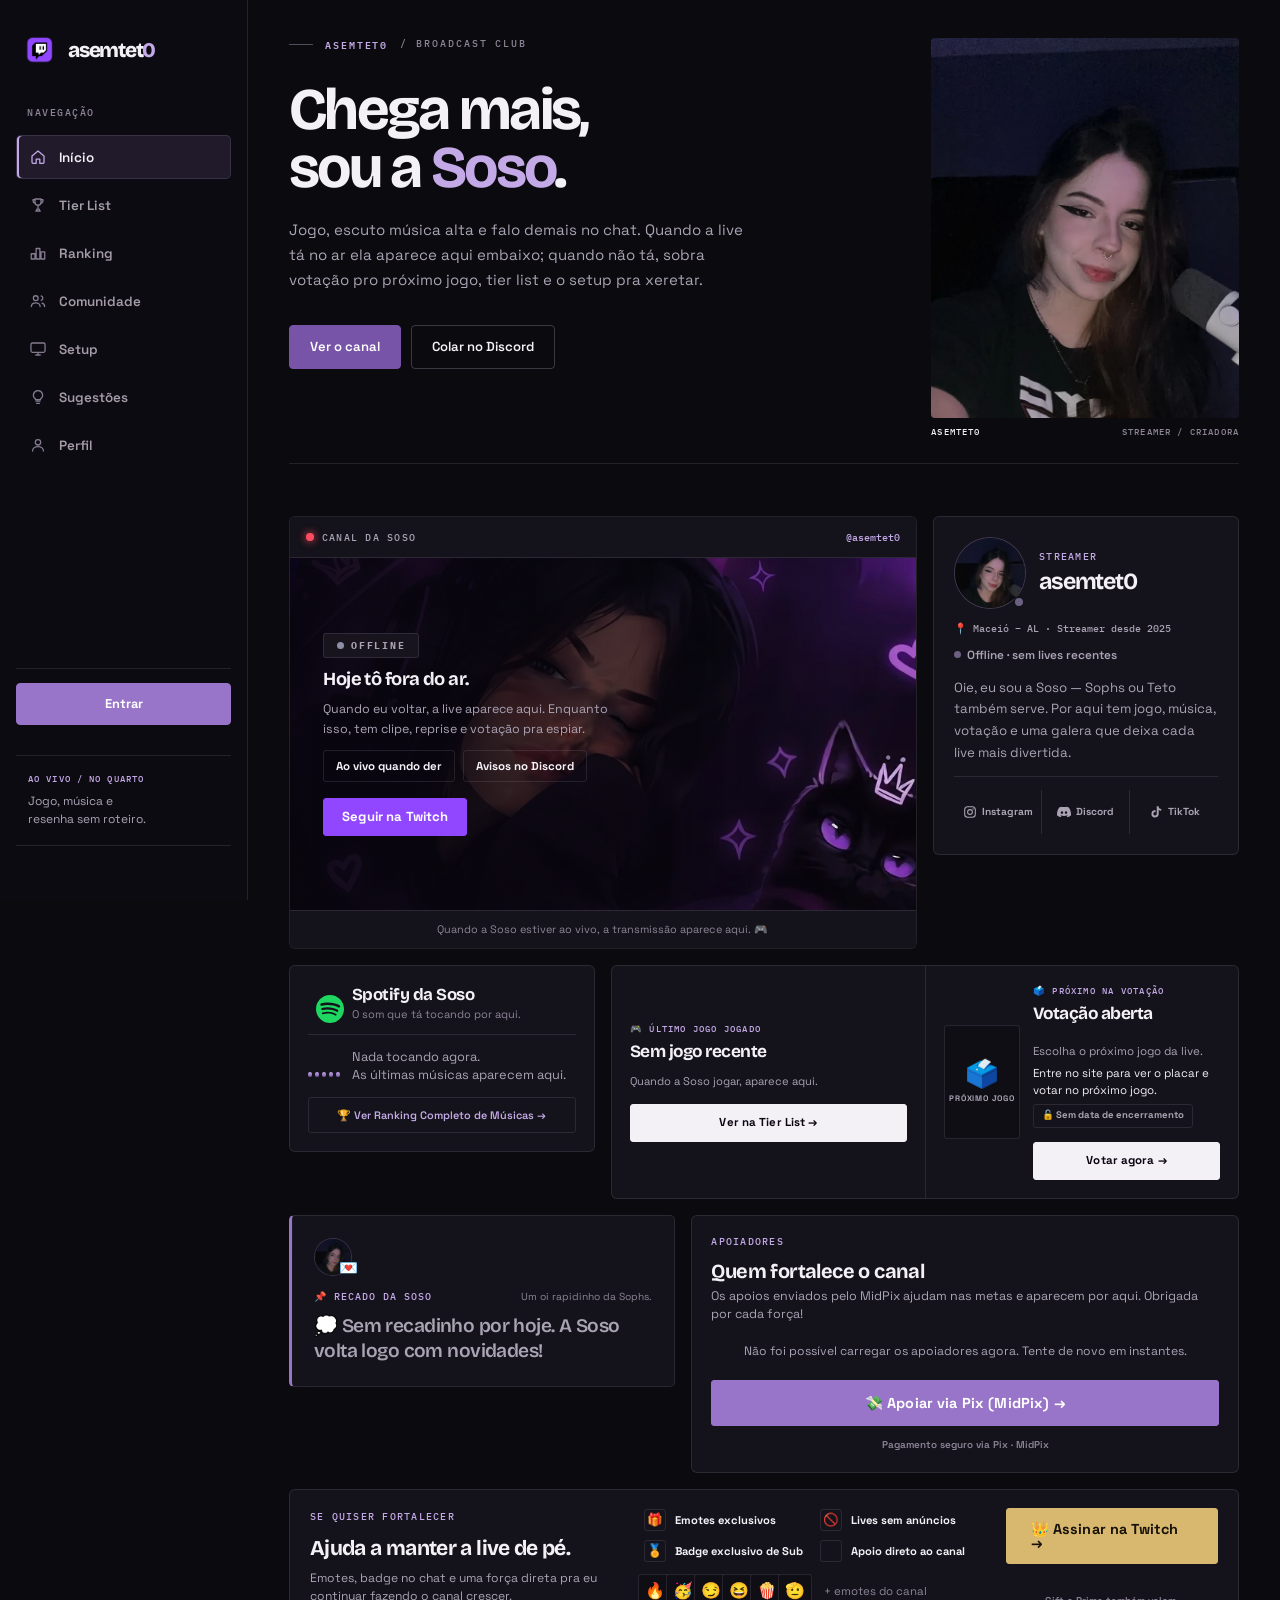
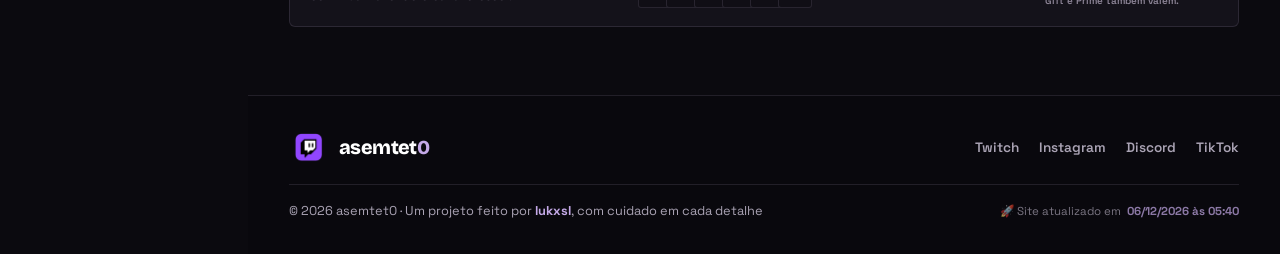
==== commit 621941c5: "xx" ====
--- a/public/index.html
+++ b/public/index.html
@@ -36,7 +36,6 @@
 <link href="css/admin.css" rel="stylesheet"/>
 <link href="css/home.css" rel="stylesheet"/>
 <link href="css/redesign.css" rel="stylesheet"/>
-<link href="css/identity.css" rel="stylesheet"/>
 <script type="application/ld+json">
 {"@context":"https://schema.org","@type":"WebSite","name":"asemtet0 — Broadcast Club","alternateName":"asemtet0","url":"https://asemtet0.vercel.app/","inLanguage":"pt-BR","description":"Lives na Twitch, tier list de jogos, ranking da comunidade, setup e votação do próximo jogo.","author":{"@type":"Person","name":"asemtet0","alternateName":"Soso","url":"https://www.twitch.tv/asemtet0","sameAs":["https://www.twitch.tv/asemtet0","https://www.instagram.com/asemtet0/","https://www.tiktok.com/@sososemtet0"]}}
 </script>
@@ -211,7 +210,7 @@
 <div class="nav-user" id="navUser"></div>
 </div>
 <div aria-hidden="true" class="nav-editorial-note">
-<span>AO VIVO / NO QUARTO / NO CHAT</span>
+<span>AO VIVO / NO QUARTO</span>
 <p>Jogo, música e<br/>resenha sem roteiro.</p>
 </div>
 <div class="nav-actions">
@@ -228,7 +227,7 @@
 <div class="home-masthead reveal">
 <div class="home-masthead-content">
 <p class="home-eyebrow"><span>ASEMTET0</span> / Broadcast Club</p>
-<h1 class="home-display">Oi, sou a Soso.</h1>
+<h1 class="home-display">Chega mais,<br/>sou a <em>Soso</em>.</h1>
 <p class="home-lede">Jogo, escuto música alta e falo demais no chat. Quando a live tá no ar ela aparece aqui embaixo; quando não tá, sobra votação pro próximo jogo, tier list e o setup pra xeretar.</p>
 <div class="home-actions">
 <a class="home-link-primary" href="https://www.twitch.tv/asemtet0" rel="noopener" target="_blank">Ver o canal</a>
@@ -268,7 +267,6 @@
 </div>
 <div class="twitch-player">
 <div class="offline-panel" id="offlinePanel">
-<img alt="Soso" id="offlineAvatarImg" loading="lazy" onerror="this.style.display='none'" src="img/avatar.webp"/>
 <span class="offline-badge"><i aria-hidden="true"></i> Offline</span>
 <h4>Hoje tô fora do ar.</h4>
 <p>Quando eu voltar, a live aparece aqui. Enquanto isso, tem clipe, reprise e votação pra espiar.</p>
@@ -1074,6 +1072,5 @@
 <script defer="" src="js/main.js"></script>
 <script defer="" src="js/profile.js"></script>
 <script defer="" src="js/ranking.js"></script>
-<script defer="" src="js/glass-effects.js"></script>
 </body>
 </html>
--- a/public/css/admin.css
+++ b/public/css/admin.css
@@ -10,7 +10,7 @@
 [data-accent="cyan"]{--accent:#06b6d4;--accent-soft:rgba(6,182,212,.15)}
 
 .admin-shell{display:grid;grid-template-columns:240px minmax(0,1fr);gap:20px;align-items:start}
-.admin-shell--locked{grid-template-columns:1fr}
+.admin-shell.admin-shell--locked{grid-template-columns:minmax(0,1fr)}
 .admin-shell--locked .admin-sidebar{display:none}
 
 .admin-sidebar{position:sticky;top:88px;display:flex;flex-direction:column;gap:14px;padding:16px;background:var(--surface);border:1px solid var(--line);border-radius:var(--r-lg);backdrop-filter:blur(14px);box-shadow:inset 0 1px 0 rgba(255,255,255,.08),var(--sh),var(--sh-floor)}
--- a/public/css/home.css
+++ b/public/css/home.css
@@ -35,8 +35,8 @@
   grid-template-areas:'copy portrait' 'stats stats';
   align-items:start;
   gap:0 clamp(26px,4.5vw,72px);
-  margin:0 0 clamp(26px,3vw,42px);
-  padding:0 0 22px;
+  margin:0 0 clamp(36px,4vw,60px);
+  padding:0 0 26px;
   border:0;
   border-bottom:1px solid var(--line);
   border-radius:0;
@@ -66,17 +66,18 @@
   background:currentColor;
   opacity:.55;
 }
-#sec-inicio .home-eyebrow span{color:var(--ink);font-weight:600}
+#sec-inicio .home-eyebrow span{color:var(--purple-2);font-weight:600}
 #sec-inicio .home-display{
   margin:0 0 20px;
   color:var(--ink);
   font-family:'Bricolage Grotesque',sans-serif;
-  font-size:clamp(2.9rem,5.4vw,4.9rem);
+  font-size:clamp(2.6rem,4.6vw,4rem);
   font-weight:700;
-  line-height:.95;
+  line-height:.98;
   letter-spacing:-.045em;
   text-wrap:balance;
 }
+#sec-inicio .home-display em{color:var(--purple-2);font-style:normal}
 #sec-inicio .home-lede{
   max-width:46ch;
   margin:0 0 clamp(24px,2.6vw,32px);
@@ -104,14 +105,14 @@
   transition:background .18s,color .18s,border-color .18s;
 }
 #sec-inicio .home-link-primary{
-  border-color:var(--ink);
-  background:var(--ink);
-  color:#14101c;
+  border-color:var(--purple-3);
+  background:var(--purple-3);
+  color:#fff;
 }
 #sec-inicio .home-link-primary:hover{
-  border-color:var(--gold);
-  background:var(--gold);
-  color:#1a1420;
+  border-color:var(--purple-2);
+  background:var(--purple-2);
+  color:#1a1026;
 }
 #sec-inicio .home-link-secondary{
   border-color:var(--line-2);
@@ -128,7 +129,7 @@
   grid-area:portrait;
   justify-self:end;
   align-self:start;
-  width:min(100%,270px);
+  width:min(100%,320px);
   margin:0;
   padding:0;
   border:0;
@@ -142,7 +143,7 @@
 #sec-inicio .home-portrait img{
   display:block;
   width:100%;
-  max-height:350px;
+  max-height:380px;
   aspect-ratio:4 / 5;
   object-fit:cover;
   object-position:center 16%;
@@ -312,40 +313,43 @@
   aspect-ratio:auto;
   background:#050309;
 }
+/* painel offline: arte do canal à direita, texto ancorado à esquerda */
 #sec-inicio .offline-panel{
+  align-items:flex-start;
+  justify-content:center;
+  text-align:left;
+  gap:10px;
+  padding:clamp(20px,2.6vw,34px);
   background:
-    radial-gradient(ellipse 80% 60% at 18% 0%,rgba(120,90,170,.18),transparent 62%),
+    linear-gradient(90deg,rgba(8,5,14,.95) 0%,rgba(8,5,14,.86) 30%,rgba(8,5,14,.42) 60%,rgba(8,5,14,0) 96%),
+    url('../img/banner-detail.webp') right center / cover no-repeat,
     #0b0714;
 }
 #sec-inicio .offline-panel::before{display:none}
-#sec-inicio .offline-panel img{
-  border:1px solid var(--h-line-2);
-  box-shadow:none;
-  background:#140d22;
-}
+#sec-inicio .offline-panel p{max-width:38ch;color:var(--h-mute);text-shadow:none}
+#sec-inicio .offline-info{margin-bottom:2px}
 #sec-inicio .offline-badge{
   border:1px solid var(--h-line);
   border-radius:3px;
-  background:#140d22;
+  background:rgba(11,7,20,.72);
   color:var(--h-mute);
   backdrop-filter:none;
 }
 #sec-inicio .offline-badge i{box-shadow:none}
 #sec-inicio .offline-panel h4{
   font-family:'Bricolage Grotesque',sans-serif;
-  font-size:1.08rem;
-}
-#sec-inicio .offline-panel p{color:var(--h-mute);text-shadow:none}
+  font-size:clamp(1.15rem,1.5vw,1.5rem);
+}
 #sec-inicio .offline-info > *{
   border:1px solid var(--h-line);
   border-radius:3px;
-  background:transparent;
+  background:rgba(11,7,20,.6);
   color:var(--h-ink);
   backdrop-filter:none;
 }
 #sec-inicio .offline-info a:hover{
   border-color:var(--h-line-2);
-  background:rgba(168,85,247,.1);
+  background:rgba(168,85,247,.18);
 }
 #sec-inicio .player-note{
   flex:none;
@@ -934,9 +938,19 @@
   }
   #sec-inicio .home-portrait{
     justify-self:start;
-    width:min(100%,190px);
+    width:min(100%,220px);
   }
-  #sec-inicio .home-portrait img{max-height:240px;aspect-ratio:4 / 4.7}
+  #sec-inicio .home-portrait img{max-height:270px;aspect-ratio:4 / 4.7}
+  #sec-inicio .offline-panel{
+    justify-content:flex-end;
+    padding:18px 16px;
+    background:
+      linear-gradient(180deg,rgba(8,5,14,.32) 0%,rgba(8,5,14,.80) 38%,rgba(8,5,14,.97) 100%),
+      url('../img/banner-detail.webp') center top / cover no-repeat,
+      #0b0714;
+  }
+  #sec-inicio .offline-panel p{max-width:none}
+  #sec-inicio .twitch-player{min-height:290px}
   #sec-inicio .home-display{
     max-width:none;
     font-size:clamp(2.5rem,12vw,3.5rem);
--- a/public/css/redesign.css
+++ b/public/css/redesign.css
@@ -536,12 +536,7 @@
 #sec-inicio .twitch-player-title { color: var(--h-mute); font: 500 .65rem var(--f-mono); letter-spacing: .12em; }
 #sec-inicio .twitch-player-status { color: var(--h-purple-2); font: 500 .65rem var(--f-mono); }
 #sec-inicio .twitch-player { min-height: 0; aspect-ratio: 16 / 9; background: #050508; }
-#sec-inicio .offline-panel {
-  background: #100E15;
-  background-image: linear-gradient(145deg, #17131E, #0B0A0F 75%);
-}
-#sec-inicio .offline-panel::before { display: none; }
-#sec-inicio .offline-panel img { border: 1px solid var(--h-line-2); border-radius: 50%; box-shadow: none; }
+/* painel offline definido em home.css */
 #sec-inicio .offline-badge { border: 1px solid var(--h-line); border-radius: 3px; background: #17141E; color: var(--h-mute); backdrop-filter: none; }
 #sec-inicio .offline-panel h4 { color: var(--h-ink); font: 700 1.15rem var(--f-display) !important; }
 #sec-inicio .offline-panel p { color: var(--h-mute); text-shadow: none; }
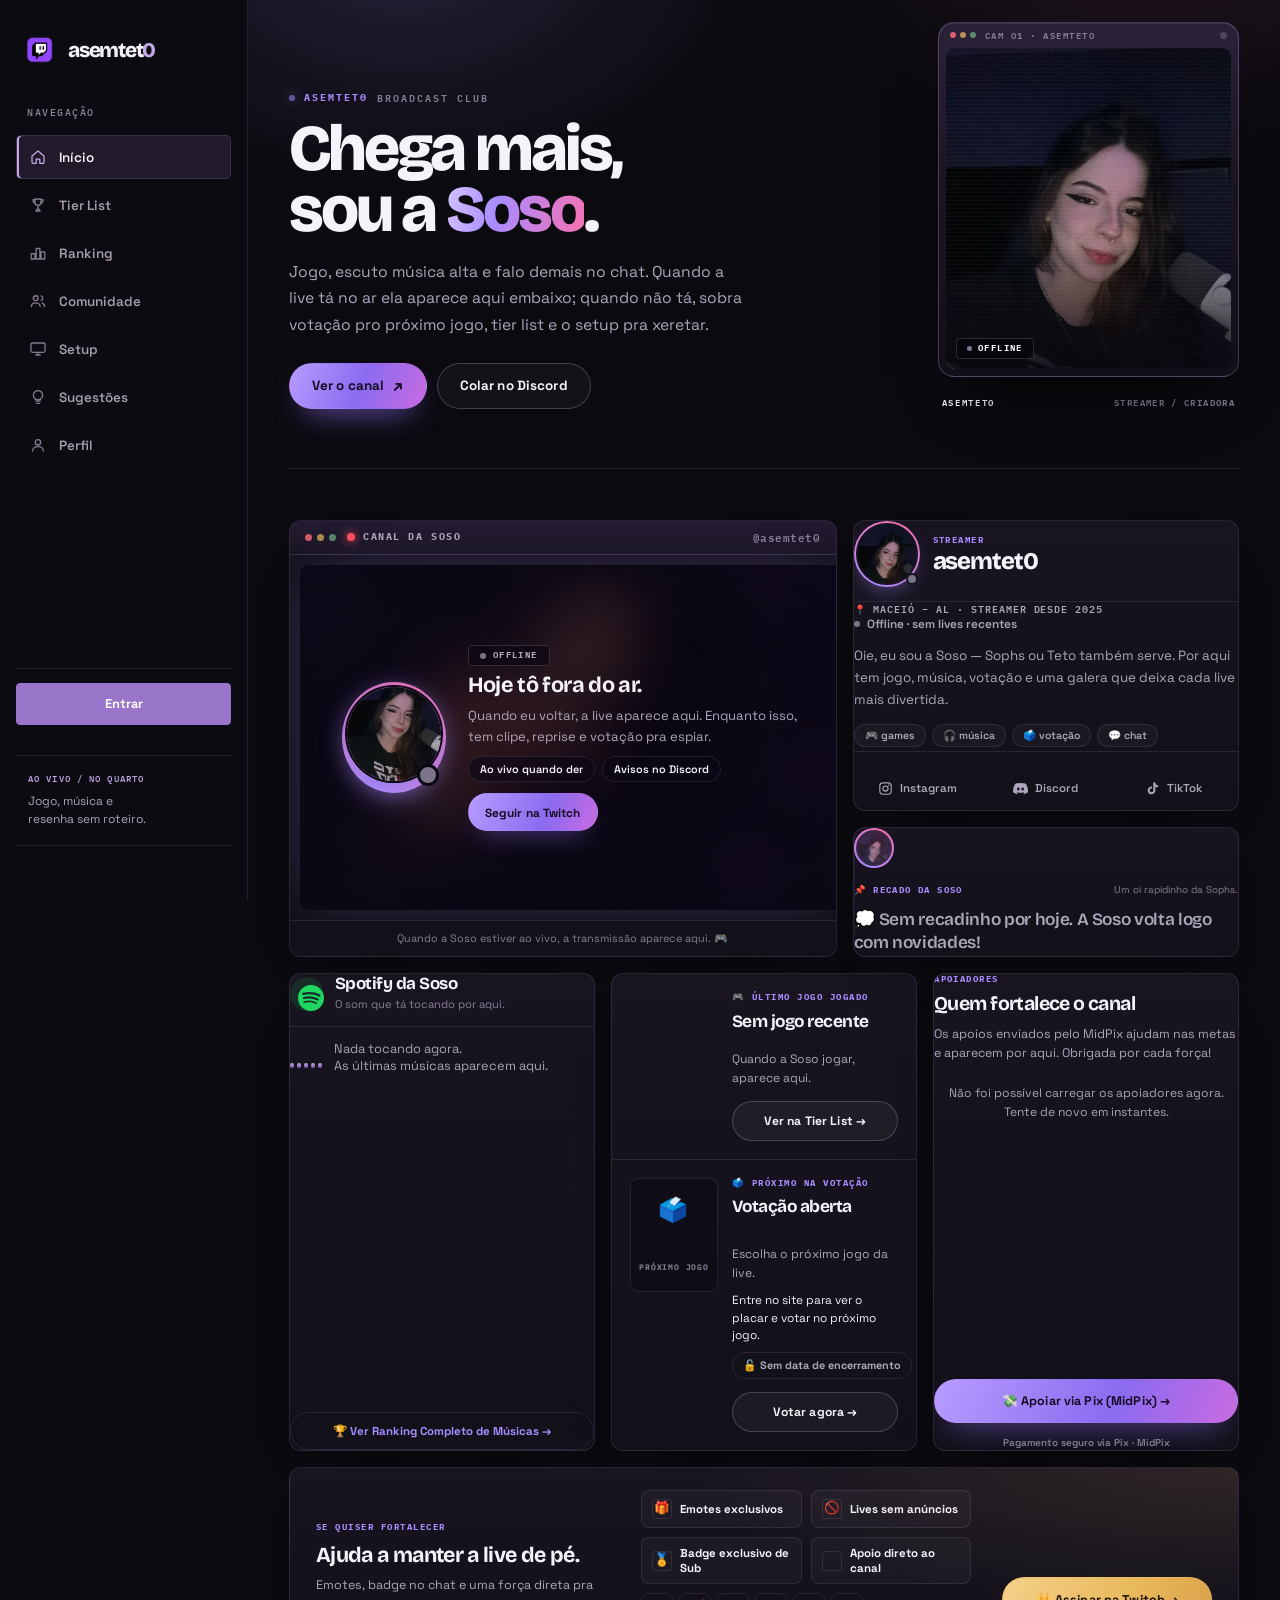
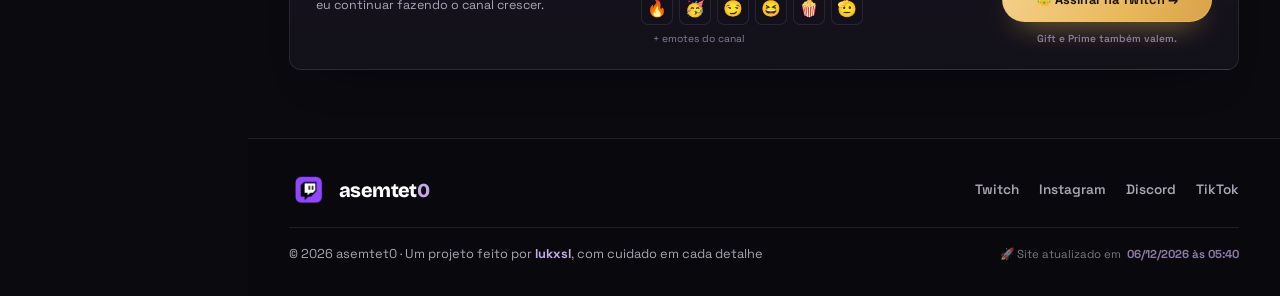
==== commit 4e921609: "aa" ====
--- a/public/index.html
+++ b/public/index.html
@@ -36,6 +36,7 @@
 <link href="css/admin.css" rel="stylesheet"/>
 <link href="css/home.css" rel="stylesheet"/>
 <link href="css/redesign.css" rel="stylesheet"/>
+<link href="css/home-broadcast.css" rel="stylesheet"/>
 <script type="application/ld+json">
 {"@context":"https://schema.org","@type":"WebSite","name":"asemtet0 — Broadcast Club","alternateName":"asemtet0","url":"https://asemtet0.vercel.app/","inLanguage":"pt-BR","description":"Lives na Twitch, tier list de jogos, ranking da comunidade, setup e votação do próximo jogo.","author":{"@type":"Person","name":"asemtet0","alternateName":"Soso","url":"https://www.twitch.tv/asemtet0","sameAs":["https://www.twitch.tv/asemtet0","https://www.instagram.com/asemtet0/","https://www.tiktok.com/@sososemtet0"]}}
 </script>
@@ -226,7 +227,7 @@
 <section class="page-section ativo" id="sec-inicio">
 <div class="home-masthead reveal">
 <div class="home-masthead-content">
-<p class="home-eyebrow"><span>ASEMTET0</span> / Broadcast Club</p>
+<p class="home-eyebrow"><span>ASEMTET0</span> Broadcast Club</p>
 <h1 class="home-display">Chega mais,<br/>sou a <em>Soso</em>.</h1>
 <p class="home-lede">Jogo, escuto música alta e falo demais no chat. Quando a live tá no ar ela aparece aqui embaixo; quando não tá, sobra votação pro próximo jogo, tier list e o setup pra xeretar.</p>
 <div class="home-actions">
@@ -235,7 +236,18 @@
 </div>
 </div>
 <figure class="home-portrait reveal">
+<div class="portrait-monitor">
+<div aria-hidden="true" class="portrait-bar">
+<span class="pb-dots"><i></i><i></i><i></i></span>
+<span class="pb-label">cam 01 · asemtet0</span>
+<span class="pb-led" id="portraitLed"></span>
+</div>
+<div class="portrait-screen">
 <img alt="Soso, streamer do canal asemtet0" fetchpriority="high" src="img/avatar.webp"/>
+<span aria-hidden="true" class="portrait-scan"></span>
+<span class="portrait-state" id="portraitState">offline</span>
+</div>
+</div>
 <figcaption><span>ASEMTET0</span><span>STREAMER / CRIADORA</span></figcaption>
 </figure>
 <div class="stats-strip reveal" hidden="" id="statsStrip">
@@ -259,6 +271,7 @@
 </div>
 <div class="home-grid"><article class="card twitch-player-box home-player reveal">
 <div class="twitch-player-header">
+<span aria-hidden="true" class="monitor-dots"><i></i><i></i><i></i></span>
 <div class="twitch-player-title">
 <span class="live-indicator" id="headerLiveDot"></span>
             CANAL DA SOSO
@@ -267,6 +280,10 @@
 </div>
 <div class="twitch-player">
 <div class="offline-panel" id="offlinePanel">
+<div aria-hidden="true" class="off-art" id="offlineArt" style="background-image:url('img/banner-detail.webp')"></div>
+<div class="off-core">
+<div class="off-photo"><img alt="Soso" id="offlineFoto" src="img/avatar.webp"/></div>
+<div class="off-copy">
 <span class="offline-badge"><i aria-hidden="true"></i> Offline</span>
 <h4>Hoje tô fora do ar.</h4>
 <p>Quando eu voltar, a live aparece aqui. Enquanto isso, tem clipe, reprise e votação pra espiar.</p>
@@ -279,6 +296,8 @@
 <button class="btn ghost" id="btnVod" onclick="assistirVod()" style="display:none">▶ Última live</button>
 </div>
 </div>
+</div>
+</div>
 <iframe allowfullscreen="" id="twitchIframe" scrolling="no" src="about:blank" style="display:none" title="Live da Soso na Twitch"></iframe>
 </div>
 <div class="live-bar" hidden="" id="liveNow">
@@ -309,6 +328,12 @@
 <p class="profile-description">
           Oie, eu sou a Soso — Sophs ou Teto também serve. Por aqui tem jogo, música, votação e uma galera que deixa cada live mais divertida.
         </p>
+<div class="profile-tags">
+<span class="profile-tag">🎮 games</span>
+<span class="profile-tag">🎧 música</span>
+<span class="profile-tag">🗳️ votação</span>
+<span class="profile-tag">💬 chat</span>
+</div>
 <div class="profile-socials">
 <a class="profile-social-btn" href="https://www.instagram.com/asemtet0/" rel="noopener" target="_blank" title="Instagram">
 <svg aria-hidden="true" viewbox="0 0 24 24"><path d="M12 7a5 5 0 1 0 0 10 5 5 0 0 0 0-10Zm0 8.2a3.2 3.2 0 1 1 0-6.4 3.2 3.2 0 0 1 0 6.4ZM17.3 5.6a1.2 1.2 0 1 0 0 2.4 1.2 1.2 0 0 0 0-2.4Z"></path><path d="M16 2H8a6 6 0 0 0-6 6v8a6 6 0 0 0 6 6h8a6 6 0 0 0 6-6V8a6 6 0 0 0-6-6Zm4.2 14a4.2 4.2 0 0 1-4.2 4.2H8A4.2 4.2 0 0 1 3.8 16V8A4.2 4.2 0 0 1 8 3.8h8A4.2 4.2 0 0 1 20.2 8v8Z"></path></svg>
@@ -1070,6 +1095,7 @@
 <script defer="" src="js/twitch.js"></script>
 <script defer="" src="js/setup.js"></script>
 <script defer="" src="js/main.js"></script>
+<script defer="" src="js/home-effects.js"></script>
 <script defer="" src="js/profile.js"></script>
 <script defer="" src="js/ranking.js"></script>
 </body>
--- a/public/css/core.css
+++ b/public/css/core.css
@@ -78,6 +78,9 @@
 img{max-width:100%}
 [hidden]{display:none !important}
 a:focus-visible,button:focus-visible,input:focus-visible,textarea:focus-visible,select:focus-visible{outline:2px solid var(--purple-2);outline-offset:3px;border-radius:6px}
+/* Títulos recebem tabindex="-1" e foco programático ao trocar de aba (a11y).
+   Eles não são alcançáveis por Tab, então o anel nativo só polui o visual. */
+[tabindex="-1"]:focus{outline:none}
 ::selection{background:rgba(120,90,170,.4);color:#fff}
 
 .wrapper{width:100%;max-width:1440px;margin:0 auto;padding:0 clamp(16px,3vw,40px);position:relative;z-index:1}
--- a/public/css/home-broadcast.css
+++ b/public/css/home-broadcast.css
@@ -0,0 +1,1347 @@
+/* ============================================================
+   ASEMTET0 — HOME / BROADCAST 2.0
+   Camada final exclusiva da Home. Carregada DEPOIS de
+   home.css e redesign.css, então vence por ordem de cascata.
+   Nenhuma regra daqui afeta outras seções do site.
+   ============================================================ */
+
+#sec-inicio {
+  --hb-panel: #15121D;
+  --hb-panel-2: #191521;
+  --hb-screen: #08060D;
+  --hb-line: rgba(201, 182, 232, .12);
+  --hb-line-2: rgba(201, 182, 232, .26);
+  --hb-ink: #F5F2F9;
+  --hb-mute: #ADA5BA;
+  --hb-dim: #877E96;
+  --hb-accent: #A98BFF;
+  --hb-accent-2: #F472B6;
+  --hb-gold: #F0C060;
+  --hb-live: #FF4D5F;
+  --hb-r: 12px;
+  --hb-r-lg: 16px;
+  --hb-shadow: 0 26px 50px -38px rgba(0, 0, 0, .92);
+  --hb-shadow-up: 0 34px 64px -34px rgba(0, 0, 0, .95);
+  position: relative;
+  isolation: isolate;
+  padding-top: clamp(12px, 1.8vw, 22px);
+  font-family: var(--f-body);
+}
+
+/* halo ambiente atrás do topo */
+#sec-inicio::before {
+  content: '';
+  position: absolute;
+  left: -6%;
+  right: -6%;
+  top: -90px;
+  height: 560px;
+  z-index: -1;
+  pointer-events: none;
+  background:
+    radial-gradient(48% 62% at 16% 6%, rgba(169, 139, 255, .17), transparent 72%),
+    radial-gradient(42% 56% at 86% 2%, rgba(244, 114, 182, .10), transparent 74%);
+}
+
+/* ============================================================
+   1. MASTHEAD
+   ============================================================ */
+#sec-inicio .home-masthead {
+  display: grid;
+  grid-template-columns: minmax(0, 1fr) minmax(250px, .58fr);
+  grid-template-areas:
+    'copy portrait'
+    'stats stats';
+  align-items: end;
+  gap: clamp(20px, 2.6vw, 40px) clamp(24px, 3.6vw, 64px);
+  padding-bottom: clamp(16px, 2.2vw, 26px);
+}
+
+#sec-inicio .home-masthead-content { grid-area: copy; min-width: 0; }
+
+#sec-inicio .home-eyebrow {
+  display: inline-flex;
+  align-items: center;
+  gap: 9px;
+  margin: 0 0 16px;
+  color: var(--hb-dim);
+  font: 600 .62rem/1 var(--f-mono);
+  letter-spacing: .2em;
+  text-transform: uppercase;
+}
+#sec-inicio .home-eyebrow::before {
+  content: '';
+  width: 6px;
+  height: 6px;
+  border-radius: 50%;
+  background: var(--hb-accent);
+  box-shadow: 0 0 12px rgba(169, 139, 255, .9);
+}
+#sec-inicio .home-eyebrow span {
+  color: var(--hb-accent);
+  font-weight: 700;
+}
+
+#sec-inicio .home-display {
+  max-width: 12ch;
+  margin: 0;
+  color: var(--hb-ink);
+  font: 800 clamp(2.7rem, 5.1vw, 4.35rem)/.93 var(--f-display) !important;
+  letter-spacing: -.048em;
+  text-wrap: balance;
+}
+#sec-inicio .home-display em {
+  font-style: normal;
+  background: linear-gradient(102deg, #D8C8FF 0%, var(--hb-accent) 38%, var(--hb-accent-2) 96%);
+  -webkit-background-clip: text;
+  background-clip: text;
+  -webkit-text-fill-color: transparent;
+  color: transparent;
+}
+
+#sec-inicio .home-lede {
+  max-width: 46ch;
+  margin: 18px 0 0;
+  color: var(--hb-mute);
+  font-size: .98rem;
+  line-height: 1.7;
+  text-wrap: pretty;
+}
+
+#sec-inicio .home-actions {
+  display: flex;
+  flex-wrap: wrap;
+  gap: 10px;
+  margin-top: 24px;
+}
+#sec-inicio .home-link-primary,
+#sec-inicio .home-link-secondary {
+  display: inline-flex;
+  align-items: center;
+  justify-content: center;
+  gap: 9px;
+  min-height: 46px;
+  padding: 0 22px;
+  border-radius: 999px;
+  font: 700 .84rem/1 var(--f-body);
+  letter-spacing: .01em;
+  white-space: nowrap;
+  transition: transform .22s var(--ease), box-shadow .22s var(--ease), border-color .22s, background .22s, color .22s;
+}
+#sec-inicio .home-link-primary {
+  border: 1px solid transparent;
+  background: linear-gradient(112deg, #B79CFF 0%, #8B6BF0 52%, #C86BE0 100%);
+  color: #140C22;
+  box-shadow: 0 14px 30px -14px rgba(139, 107, 240, .95);
+}
+#sec-inicio .home-link-primary::after {
+  content: '↗';
+  font-size: 1rem;
+  transition: transform .22s var(--ease);
+}
+#sec-inicio .home-link-primary:hover {
+  transform: translateY(-2px);
+  box-shadow: 0 20px 38px -14px rgba(139, 107, 240, 1);
+}
+#sec-inicio .home-link-primary:hover::after { transform: translate(2px, -2px); }
+#sec-inicio .home-link-secondary {
+  border: 1px solid var(--hb-line-2);
+  background: rgba(255, 255, 255, .035);
+  color: var(--hb-ink);
+}
+#sec-inicio .home-link-secondary:hover {
+  transform: translateY(-2px);
+  border-color: rgba(201, 182, 232, .45);
+  background: rgba(255, 255, 255, .07);
+}
+
+/* --- retrato em moldura de monitor --- */
+#sec-inicio .home-portrait {
+  grid-area: portrait;
+  display: flex;
+  flex-direction: column;
+  gap: 10px;
+  width: 100%;
+  max-width: 340px;
+  margin: 0;
+  justify-self: end;
+}
+#sec-inicio .home-portrait::before,
+#sec-inicio .home-portrait::after { content: none; }
+
+#sec-inicio .portrait-monitor {
+  position: relative;
+  padding: 7px;
+  border: 1px solid var(--hb-line-2);
+  border-radius: var(--hb-r-lg);
+  background: linear-gradient(180deg, #2A2238 0%, #1A1522 46%, #120F19 100%);
+  box-shadow: var(--hb-shadow-up), inset 0 1px 0 rgba(255, 255, 255, .08);
+  transition: transform .24s var(--ease), box-shadow .3s var(--ease), border-color .3s;
+  will-change: transform;
+}
+#sec-inicio .home-portrait:hover .portrait-monitor {
+  transform: perspective(1000px) translateY(-3px) rotateX(var(--rx, 0deg)) rotateY(var(--ry, 0deg));
+  border-color: rgba(201, 182, 232, .4);
+  box-shadow: 0 38px 70px -34px rgba(0, 0, 0, 1), 0 0 0 1px rgba(169, 139, 255, .18), inset 0 1px 0 rgba(255, 255, 255, .1);
+}
+
+#sec-inicio .portrait-bar {
+  display: flex;
+  align-items: center;
+  gap: 9px;
+  padding: 1px 4px 8px;
+}
+#sec-inicio .pb-dots { display: inline-flex; gap: 4px; }
+#sec-inicio .pb-dots i {
+  width: 6px;
+  height: 6px;
+  border-radius: 50%;
+  background: rgba(255, 255, 255, .15);
+}
+#sec-inicio .pb-dots i:nth-child(1) { background: rgba(255, 106, 120, .85); }
+#sec-inicio .pb-dots i:nth-child(2) { background: rgba(240, 192, 96, .7); }
+#sec-inicio .pb-dots i:nth-child(3) { background: rgba(117, 185, 138, .7); }
+#sec-inicio .pb-label {
+  color: var(--hb-dim);
+  font: 600 .55rem/1 var(--f-mono);
+  letter-spacing: .17em;
+  text-transform: uppercase;
+  overflow: hidden;
+  text-overflow: ellipsis;
+  white-space: nowrap;
+}
+#sec-inicio .pb-led {
+  flex: none;
+  width: 7px;
+  height: 7px;
+  margin-left: auto;
+  border-radius: 50%;
+  background: #4C4658;
+  transition: background .3s, box-shadow .3s;
+}
+#sec-inicio.is-live .pb-led {
+  background: var(--hb-live);
+  box-shadow: 0 0 0 0 rgba(255, 77, 95, .7);
+  animation: hbLed 1.8s ease-out infinite;
+}
+@keyframes hbLed {
+  0% { box-shadow: 0 0 0 0 rgba(255, 77, 95, .65); }
+  70% { box-shadow: 0 0 0 8px rgba(255, 77, 95, 0); }
+  100% { box-shadow: 0 0 0 0 rgba(255, 77, 95, 0); }
+}
+
+#sec-inicio .portrait-screen {
+  position: relative;
+  overflow: hidden;
+  aspect-ratio: 4 / 4.5;
+  border-radius: 9px;
+  background: #0A0810;
+  box-shadow: inset 0 0 0 1px rgba(255, 255, 255, .07);
+}
+#sec-inicio .portrait-screen img {
+  display: block;
+  width: 100%;
+  height: 100%;
+  max-height: none;
+  object-fit: cover;
+  object-position: 50% 18%;
+  border: 0;
+  border-radius: 0;
+  filter: saturate(.96) contrast(1.02);
+  transition: transform .8s var(--ease), filter .4s;
+}
+#sec-inicio .home-portrait:hover .portrait-screen img {
+  transform: scale(1.045);
+  filter: saturate(1.02) contrast(1.04);
+}
+#sec-inicio .portrait-scan {
+  position: absolute;
+  inset: 0;
+  pointer-events: none;
+  border-radius: inherit;
+  background:
+    linear-gradient(180deg, rgba(10, 8, 16, .5) 0%, transparent 22%, transparent 62%, rgba(10, 8, 16, .92) 100%),
+    repeating-linear-gradient(180deg, rgba(255, 255, 255, .035) 0 1px, transparent 1px 4px);
+}
+#sec-inicio .portrait-state {
+  position: absolute;
+  left: 10px;
+  bottom: 10px;
+  z-index: 2;
+  display: inline-flex;
+  align-items: center;
+  gap: 6px;
+  padding: 5px 10px;
+  border: 1px solid rgba(255, 255, 255, .14);
+  border-radius: 4px;
+  background: rgba(8, 6, 13, .72);
+  color: var(--hb-ink);
+  font: 700 .54rem/1 var(--f-mono);
+  letter-spacing: .16em;
+  text-transform: uppercase;
+  -webkit-backdrop-filter: blur(8px);
+  backdrop-filter: blur(8px);
+}
+#sec-inicio .portrait-state::before {
+  content: '';
+  width: 5px;
+  height: 5px;
+  border-radius: 50%;
+  background: #7C7588;
+}
+#sec-inicio.is-live .portrait-state {
+  border-color: rgba(255, 77, 95, .5);
+  background: rgba(255, 77, 95, .16);
+  color: #FFD5D9;
+}
+#sec-inicio.is-live .portrait-state::before {
+  background: var(--hb-live);
+  box-shadow: 0 0 8px rgba(255, 77, 95, .95);
+}
+
+#sec-inicio .home-portrait figcaption {
+  display: flex;
+  align-items: center;
+  justify-content: space-between;
+  gap: 10px;
+  padding: 0 4px;
+  color: var(--hb-dim);
+  font: 600 .57rem/1.3 var(--f-mono);
+  letter-spacing: .15em;
+  text-transform: uppercase;
+}
+#sec-inicio .home-portrait figcaption span:first-child {
+  color: var(--hb-ink);
+  letter-spacing: .18em;
+}
+
+/* --- faixa de números --- */
+#sec-inicio .stats-strip {
+  grid-area: stats;
+  display: flex;
+  flex-wrap: wrap;
+  align-items: center;
+  gap: 8px;
+  margin: 0;
+  padding-top: clamp(14px, 1.8vw, 20px);
+  border-top: 1px solid var(--hb-line);
+}
+#sec-inicio .stats-strip .strip-item,
+#sec-inicio .stats-strip .strip-live {
+  display: inline-flex;
+  align-items: center;
+  gap: 8px;
+  padding: 8px 15px;
+  border: 1px solid var(--hb-line);
+  border-radius: 999px;
+  background: rgba(255, 255, 255, .035);
+  color: var(--hb-mute);
+  font-size: .78rem;
+  font-weight: 500;
+  white-space: nowrap;
+  transition: border-color .25s, background .25s;
+}
+#sec-inicio .stats-strip .strip-item:hover { border-color: var(--hb-line-2); background: rgba(255, 255, 255, .06); }
+#sec-inicio .stats-strip .strip-item b {
+  color: var(--hb-ink);
+  font: 700 .84rem/1 var(--f-body);
+  letter-spacing: -.01em;
+}
+#sec-inicio .stats-strip .strip-ic { color: var(--hb-accent); display: inline-flex; }
+#sec-inicio .stats-strip .strip-ic .ico { width: 15px; height: 15px; }
+#sec-inicio .stats-strip .strip-sep { display: none; }
+#sec-inicio .stats-strip .strip-live b { color: var(--hb-live); }
+#sec-inicio .stats-strip .strip-live { border-color: rgba(255, 77, 95, .35); background: rgba(255, 77, 95, .1); color: #FFC9CE; }
+#sec-inicio .stats-strip .strip-item b.flash { animation: hbFlash .9s var(--ease); }
+@keyframes hbFlash {
+  0% { color: var(--hb-accent); transform: translateY(-1px); }
+  100% { color: inherit; transform: none; }
+}
+
+/* aviso (mantido, com a nova linguagem) */
+#sec-inicio .aviso {
+  margin-top: 16px;
+  border: 1px solid var(--hb-line);
+  border-left: 3px solid var(--hb-accent);
+  border-radius: 10px;
+  background: var(--hb-panel);
+}
+
+/* ============================================================
+   2. GRADE (bento)
+   ============================================================ */
+#sec-inicio .home-grid {
+  display: grid;
+  grid-template-columns: repeat(12, minmax(0, 1fr));
+  gap: 16px;
+  align-items: stretch;
+  margin-top: clamp(18px, 2.2vw, 28px);
+}
+#sec-inicio .home-grid > * { min-width: 0; order: initial; }
+
+#sec-inicio .home-player  { grid-column: 1 / span 7;  grid-row: 1 / span 2; }
+#sec-inicio .home-profile { grid-column: 8 / span 5;  grid-row: 1; }
+#sec-inicio .home-recado  { grid-column: 8 / span 5;  grid-row: 2; }
+#sec-inicio .home-music   { grid-column: 1 / span 4;  grid-row: 3; }
+#sec-inicio .home-jogos   { grid-column: 5 / span 4;  grid-row: 3; }
+#sec-inicio .home-midpix  { grid-column: 9 / span 4;  grid-row: 3; }
+#sec-inicio .home-sub     { grid-column: 1 / -1;      grid-row: 4; }
+
+/* --- base dos cards --- */
+#sec-inicio .home-grid > .card {
+  position: relative;
+  display: flex;
+  flex-direction: column;
+  min-width: 0;
+  padding: 0;
+  overflow: hidden;
+  border: 1px solid var(--hb-line);
+  border-radius: var(--hb-r);
+  background: linear-gradient(180deg, #181420 0%, #121019 100%);
+  box-shadow: var(--hb-shadow);
+  backdrop-filter: none;
+  -webkit-backdrop-filter: none;
+  transform: none;
+  transition: border-color .28s var(--ease), transform .32s var(--ease), box-shadow .32s var(--ease);
+}
+#sec-inicio .home-grid > .card > * { position: relative; z-index: 2; }
+#sec-inicio .home-grid > .card::after {
+  content: '';
+  display: block !important;
+  position: absolute;
+  inset: 0;
+  z-index: 1;
+  pointer-events: none;
+  opacity: 0;
+  background: radial-gradient(360px 240px at var(--mx, 50%) var(--my, 0%), rgba(169, 139, 255, .16), transparent 70%);
+  transition: opacity .3s var(--ease);
+}
+#sec-inicio .home-grid > .card:hover {
+  border-color: var(--hb-line-2);
+  transform: translateY(-3px) !important;
+  box-shadow: var(--hb-shadow-up);
+}
+#sec-inicio .home-grid > .card:hover::after { opacity: 1; }
+#sec-inicio .card h3 { color: var(--hb-ink); }
+#sec-inicio .card p { color: var(--hb-mute); }
+#sec-inicio .home-card-kicker,
+#sec-inicio .foco-label,
+#sec-inicio .midpix-kicker,
+#sec-inicio .sub-kicker,
+#sec-inicio .music-kicker {
+  color: var(--hb-accent);
+  font: 700 .58rem/1 var(--f-mono);
+  letter-spacing: .16em;
+  text-transform: uppercase;
+}
+
+/* ============================================================
+   3. PLAYER — monitor de transmissão
+   ============================================================ */
+#sec-inicio .home-player {
+  padding: 0;
+  background: linear-gradient(180deg, #1C1626 0%, #0D0A13 100%);
+}
+#sec-inicio .twitch-player-box { display: flex; flex-direction: column; }
+
+#sec-inicio .twitch-player-header {
+  display: flex;
+  align-items: center;
+  gap: 11px;
+  padding: 11px 15px;
+  border-bottom: 1px solid var(--hb-line);
+  background: linear-gradient(180deg, #241C31 0%, #1A1523 100%);
+}
+#sec-inicio .monitor-dots { display: inline-flex; gap: 5px; flex: none; }
+#sec-inicio .monitor-dots i {
+  width: 7px;
+  height: 7px;
+  border-radius: 50%;
+  background: rgba(255, 255, 255, .14);
+}
+#sec-inicio .monitor-dots i:nth-child(1) { background: rgba(255, 106, 120, .8); }
+#sec-inicio .monitor-dots i:nth-child(2) { background: rgba(240, 192, 96, .68); }
+#sec-inicio .monitor-dots i:nth-child(3) { background: rgba(117, 185, 138, .68); }
+
+#sec-inicio .twitch-player-title {
+  display: flex;
+  align-items: center;
+  gap: 8px;
+  color: var(--hb-mute);
+  font: 700 .62rem/1 var(--f-mono);
+  letter-spacing: .16em;
+  text-transform: uppercase;
+}
+#sec-inicio .twitch-player-status {
+  margin-left: auto;
+  color: var(--hb-dim);
+  font: 600 .66rem/1 var(--f-mono);
+  letter-spacing: .05em;
+  text-align: right;
+  overflow: hidden;
+  text-overflow: ellipsis;
+  white-space: nowrap;
+}
+#sec-inicio.is-live .twitch-player-title { color: #FFC9CE; }
+
+#sec-inicio .twitch-player {
+  position: relative;
+  flex: 1 1 auto;
+  min-height: clamp(250px, 27vw, 400px);
+  aspect-ratio: auto;
+  margin: 10px;
+  overflow: hidden;
+  border-radius: 9px;
+  background: var(--hb-screen);
+  box-shadow: inset 0 0 0 1px rgba(255, 255, 255, .07), 0 0 46px -22px rgba(169, 139, 255, .5);
+}
+#sec-inicio .twitch-player iframe { border-radius: inherit; }
+#sec-inicio .vod-fallback {
+  position: absolute;
+  left: 50%;
+  bottom: 10px;
+  z-index: 4;
+  transform: translateX(-50%);
+  padding: 7px 14px;
+  border: 1px solid var(--hb-line-2);
+  border-radius: 999px;
+  background: rgba(8, 6, 13, .82);
+  color: var(--hb-ink);
+  font: 700 .68rem var(--f-body);
+  -webkit-backdrop-filter: blur(10px);
+  backdrop-filter: blur(10px);
+}
+
+/* --- estado offline / reprise --- */
+#sec-inicio .offline-panel {
+  position: absolute;
+  inset: 0;
+  display: grid;
+  place-items: center;
+  gap: 0;
+  padding: clamp(14px, 2vw, 26px);
+  overflow: hidden;
+  text-align: left;
+  background: #0A0714;
+}
+#sec-inicio .offline-panel::before { display: none; }
+#sec-inicio .offline-panel::after {
+  content: '';
+  display: block !important;
+  position: absolute;
+  inset: 0;
+  z-index: 1;
+  pointer-events: none;
+  background:
+    radial-gradient(120% 120% at 50% 45%, rgba(10, 7, 20, .28) 0%, rgba(10, 7, 20, .82) 78%),
+    linear-gradient(90deg, rgba(12, 8, 22, .78) 0%, rgba(12, 8, 22, .3) 60%, rgba(12, 8, 22, .55) 100%);
+}
+#sec-inicio .off-art {
+  position: absolute;
+  inset: -60px;
+  z-index: 0;
+  background-position: center;
+  background-size: cover;
+  background-repeat: no-repeat;
+  filter: blur(22px) saturate(1.2) brightness(.72);
+  transform: scale(1.08);
+  opacity: .9;
+}
+#sec-inicio .off-core {
+  position: relative;
+  z-index: 2;
+  display: grid;
+  grid-template-columns: auto minmax(0, 1fr);
+  align-items: center;
+  gap: clamp(14px, 1.8vw, 22px);
+  width: 100%;
+  max-width: 560px;
+}
+#sec-inicio .off-photo {
+  position: relative;
+  flex: none;
+  width: clamp(76px, 8.5vw, 104px);
+  aspect-ratio: 1;
+  padding: 3px;
+  border-radius: 50%;
+  background: conic-gradient(from 200deg, var(--hb-accent), var(--hb-accent-2), var(--hb-accent));
+  box-shadow: 0 12px 32px -14px rgba(169, 139, 255, .9);
+}
+#sec-inicio .off-photo img {
+  width: 100%;
+  height: 100%;
+  border: 2px solid #0B0813;
+  border-radius: 50%;
+  object-fit: cover;
+  background: #17131F;
+}
+#sec-inicio .off-photo::after {
+  content: '';
+  position: absolute;
+  right: 6%;
+  bottom: 6%;
+  width: 16%;
+  aspect-ratio: 1;
+  border: 3px solid #0B0813;
+  border-radius: 50%;
+  background: #7C7588;
+}
+#sec-inicio.is-live .off-photo::after { background: var(--hb-live); }
+
+#sec-inicio .off-copy { min-width: 0; display: flex; flex-direction: column; align-items: flex-start; gap: 7px; }
+#sec-inicio .offline-badge {
+  display: inline-flex;
+  align-items: center;
+  gap: 7px;
+  padding: 5px 11px;
+  border: 1px solid rgba(255, 255, 255, .14);
+  border-radius: 4px;
+  background: rgba(12, 9, 20, .66);
+  color: var(--hb-mute);
+  font: 700 .56rem/1 var(--f-mono);
+  letter-spacing: .16em;
+  text-transform: uppercase;
+  -webkit-backdrop-filter: blur(8px);
+  backdrop-filter: blur(8px);
+}
+#sec-inicio .offline-badge i {
+  width: 6px;
+  height: 6px;
+  border-radius: 50%;
+  background: #7C7588;
+  box-shadow: none;
+  flex: none;
+}
+#sec-inicio .offline-panel h4 {
+  margin: 0;
+  color: var(--hb-ink);
+  font: 700 clamp(1.1rem, 1.7vw, 1.5rem)/1.15 var(--f-display) !important;
+  letter-spacing: -.03em;
+}
+#sec-inicio .offline-panel p {
+  max-width: 42ch;
+  margin: 0;
+  color: var(--hb-mute);
+  font-size: .82rem;
+  line-height: 1.6;
+  text-shadow: none;
+}
+#sec-inicio .offline-info {
+  display: flex;
+  flex-wrap: wrap;
+  gap: 7px;
+  margin: 2px 0 0;
+  justify-content: flex-start;
+}
+#sec-inicio .offline-info > * {
+  padding: 5px 11px;
+  border: 1px solid var(--hb-line);
+  border-radius: 999px;
+  background: rgba(12, 9, 20, .55);
+  color: var(--hb-ink);
+  font: 600 .68rem var(--f-body);
+  text-decoration: none;
+  transition: border-color .2s, background .2s;
+  -webkit-backdrop-filter: blur(8px);
+  backdrop-filter: blur(8px);
+}
+#sec-inicio .offline-info a:hover { border-color: var(--hb-line-2); background: rgba(169, 139, 255, .16); }
+#sec-inicio .offline-actions {
+  display: flex;
+  flex-wrap: wrap;
+  gap: 8px;
+  margin-top: 4px;
+  justify-content: flex-start;
+}
+#sec-inicio .offline-actions .btn {
+  min-height: 38px;
+  padding: 0 16px;
+  border-radius: 999px;
+  font: 700 .74rem var(--f-body);
+}
+#sec-inicio .btn.twitch-accent {
+  border: 1px solid transparent;
+  background: linear-gradient(112deg, #B79CFF, #8B6BF0 60%, #C86BE0);
+  color: #140C22;
+  box-shadow: 0 12px 26px -14px rgba(139, 107, 240, .95);
+}
+#sec-inicio .btn.ghost {
+  border: 1px solid var(--hb-line-2);
+  background: rgba(255, 255, 255, .05);
+  color: var(--hb-ink);
+}
+#sec-inicio .btn.ghost:hover { border-color: var(--hb-accent); background: rgba(169, 139, 255, .16); }
+
+/* +18 */
+#sec-inicio .offline-panel.is-mature { text-align: center; }
+#sec-inicio .offline-panel.is-mature .mature-bg { filter: blur(24px) brightness(.45); }
+
+#sec-inicio .live-bar {
+  display: flex;
+  flex-wrap: wrap;
+  align-items: center;
+  gap: 8px;
+  padding: 11px 15px;
+  border-top: 1px solid var(--hb-line);
+  background: #17131F;
+}
+#sec-inicio .live-bar-title {
+  margin: 0;
+  color: var(--hb-ink);
+  font: 700 .84rem var(--f-display);
+}
+#sec-inicio .live-bar-meta { display: flex; flex-wrap: wrap; gap: 6px; margin-left: auto; }
+#sec-inicio .lnchip {
+  padding: 4px 10px;
+  border: 1px solid var(--hb-line);
+  border-radius: 999px;
+  background: rgba(255, 255, 255, .035);
+  color: var(--hb-mute);
+  font-size: .68rem;
+  white-space: nowrap;
+}
+#sec-inicio .lnchip b { color: var(--hb-ink); }
+#sec-inicio .lnchip.live { border-color: rgba(255, 77, 95, .38); background: rgba(255, 77, 95, .1); color: #FFC9CE; }
+
+#sec-inicio .player-note {
+  flex: none;
+  padding: 9px 15px;
+  border-top: 1px solid var(--hb-line);
+  background: #121019;
+  color: var(--hb-dim);
+  font-size: .68rem;
+  text-align: center;
+}
+#sec-inicio .player-note.recado { border-top-color: rgba(240, 192, 96, .3); background: #171107; color: #FFE4A3; }
+#sec-inicio .player-note a { color: var(--hb-accent); font-weight: 700; text-decoration: none; }
+
+/* ============================================================
+   4. PERFIL
+   ============================================================ */
+#sec-inicio .home-profile {
+  align-items: stretch;
+  justify-content: flex-start;
+  gap: 0;
+  padding: 18px 20px;
+  text-align: left;
+  background:
+    radial-gradient(120% 90% at 100% 0%, rgba(169, 139, 255, .12), transparent 62%),
+    linear-gradient(180deg, #181420 0%, #121019 100%);
+}
+#sec-inicio .profile-head {
+  display: flex;
+  align-items: center;
+  gap: 13px;
+  width: 100%;
+  padding-bottom: 14px;
+  border-bottom: 1px solid var(--hb-line);
+}
+#sec-inicio .profile-avatar-container {
+  position: relative;
+  width: 66px;
+  height: 66px;
+  margin: 0;
+  flex: none;
+  padding: 2px;
+  border-radius: 50%;
+  background: conic-gradient(from 200deg, var(--hb-accent), var(--hb-accent-2), var(--hb-accent));
+  box-shadow: 0 10px 26px -14px rgba(169, 139, 255, .9);
+}
+#sec-inicio .profile-avatar-container img {
+  width: 100%;
+  height: 100%;
+  border: 2px solid #17131F;
+  border-radius: 50%;
+  object-fit: cover;
+  background: #17131F;
+}
+#sec-inicio .av-status {
+  right: 2px;
+  bottom: 2px;
+  width: 12px;
+  height: 12px;
+  border: 2px solid #17131F;
+  background: #7C7588;
+  box-shadow: none;
+}
+#sec-inicio .av-status.online { background: #5FCF87; box-shadow: 0 0 10px rgba(95, 207, 135, .8); }
+#sec-inicio .profile-id { min-width: 0; display: flex; flex-direction: column; align-items: flex-start; gap: 4px; }
+#sec-inicio .profile-name {
+  justify-content: flex-start;
+  margin: 0;
+  color: var(--hb-ink);
+  font: 800 1.5rem/1 var(--f-display) !important;
+  letter-spacing: -.045em;
+}
+#sec-inicio .profile-location {
+  margin: 0;
+  color: var(--hb-dim);
+  font: 600 .6rem/1.4 var(--f-mono);
+  letter-spacing: .1em;
+  text-transform: uppercase;
+}
+#sec-inicio .profile-status-dinamica {
+  display: inline-flex;
+  align-items: center;
+  gap: 7px;
+  margin: 0;
+  color: var(--hb-mute);
+  font-size: .74rem;
+}
+#sec-inicio .profile-status-dinamica::before {
+  content: '';
+  width: 6px;
+  height: 6px;
+  border-radius: 50%;
+  background: #7C7588;
+  flex: none;
+}
+#sec-inicio .profile-status-dinamica.online { color: #8FE9B2; }
+#sec-inicio .profile-status-dinamica.online::before { background: #5FCF87; box-shadow: 0 0 8px rgba(95, 207, 135, .9); animation: none; }
+#sec-inicio .profile-description {
+  max-width: none;
+  margin: 13px 0 0;
+  color: var(--hb-mute);
+  font-size: .84rem;
+  line-height: 1.66;
+}
+#sec-inicio .profile-tags {
+  display: flex;
+  flex-wrap: wrap;
+  gap: 6px;
+  margin-top: 13px;
+}
+#sec-inicio .profile-tag {
+  padding: 4px 10px;
+  border: 1px solid var(--hb-line);
+  border-radius: 999px;
+  background: rgba(255, 255, 255, .03);
+  color: var(--hb-mute);
+  font: 600 .66rem var(--f-body);
+  white-space: nowrap;
+}
+#sec-inicio .profile-socials {
+  display: grid;
+  grid-template-columns: repeat(3, minmax(0, 1fr));
+  gap: 0;
+  margin-top: auto;
+  padding-top: 14px;
+  border-top: 1px solid var(--hb-line);
+}
+#sec-inicio .profile-social-btn {
+  display: inline-flex;
+  align-items: center;
+  justify-content: center;
+  gap: 7px;
+  padding: 9px 4px;
+  border: 0;
+  border-radius: 8px;
+  background: transparent;
+  color: var(--hb-mute);
+  font: 600 .72rem var(--f-body);
+  transition: color .2s, background .2s;
+}
+#sec-inicio .profile-social-btn svg { width: 15px; height: 15px; fill: currentColor; }
+#sec-inicio .profile-social-btn:hover { background: rgba(255, 255, 255, .05); color: var(--hb-accent); transform: none; }
+#sec-inicio .profile-social-btn:last-child { border-right: 0; }
+
+/* ============================================================
+   5. SPOTIFY
+   ============================================================ */
+#sec-inicio .home-music { padding: 18px; gap: 13px; }
+#sec-inicio .music-head {
+  display: flex;
+  align-items: center;
+  gap: 11px;
+  padding-bottom: 13px;
+  border-bottom: 1px solid var(--hb-line);
+}
+#sec-inicio .music-ic {
+  width: 34px;
+  height: 34px;
+  flex: none;
+  display: grid;
+  place-items: center;
+  border: 0;
+  border-radius: 50%;
+  background: rgba(30, 215, 96, .12);
+}
+#sec-inicio .music-ic svg { width: 26px; height: 26px; }
+#sec-inicio .music-info h3 { margin: 0; color: var(--hb-ink); font: 700 1.06rem/1.15 var(--f-display) !important; }
+#sec-inicio .music-info p { margin: 3px 0 0; color: var(--hb-dim); font-size: .7rem; }
+#sec-inicio .music-panel { padding: 0; }
+#sec-inicio .music-now {
+  padding: 12px;
+  border: 1px solid var(--hb-line);
+  border-radius: 10px;
+  background: rgba(255, 255, 255, .03);
+}
+#sec-inicio .music-now-label {
+  color: #1ED760;
+  font: 700 .58rem/1 var(--f-mono);
+  letter-spacing: .16em;
+  text-transform: uppercase;
+}
+#sec-inicio .music-now-dot { background: #1ED760; box-shadow: 0 0 8px rgba(30, 215, 96, .8); animation: none; }
+#sec-inicio .music-now-info b { color: var(--hb-ink); font-size: .84rem; }
+#sec-inicio .music-now-info span { color: var(--hb-mute); font-size: .72rem; }
+#sec-inicio .music-recente-item,
+#sec-inicio .music-destaque-card {
+  padding: 9px 8px;
+  border: 0;
+  border-bottom: 1px solid var(--hb-line);
+  border-radius: 0;
+  background: transparent;
+  transition: background .2s, padding-left .2s;
+}
+#sec-inicio .music-recente-item:hover,
+#sec-inicio .music-destaque-card:hover { background: rgba(255, 255, 255, .04); padding-left: 12px; }
+#sec-inicio .music-recente-capa,
+#sec-inicio .music-destaque-capa { border-radius: 6px; }
+#sec-inicio .music-recente-info b,
+#sec-inicio .music-destaque-info b { color: var(--hb-ink); font-size: .76rem; }
+#sec-inicio .music-recente-info small,
+#sec-inicio .music-destaque-info small { color: var(--hb-dim); font-size: .68rem; }
+#sec-inicio .music-box .music-link-playlist,
+#sec-inicio .music-link-playlist {
+  margin-top: auto;
+  min-height: 38px;
+  border: 1px solid var(--hb-line);
+  border-radius: 999px;
+  background: transparent;
+  color: var(--hb-accent);
+  font: 700 .72rem var(--f-body);
+  transition: border-color .2s, background .2s, color .2s;
+}
+#sec-inicio .music-link-playlist:hover {
+  border-color: var(--hb-accent);
+  background: rgba(169, 139, 255, .14);
+  color: var(--hb-ink);
+}
+
+/* ============================================================
+   6. JOGOS / VOTAÇÃO
+   ============================================================ */
+#sec-inicio .home-grid > .card.home-jogos {
+  display: grid;
+  grid-template-columns: minmax(0, 1fr);
+  padding: 0;
+}
+#sec-inicio .jogo-half {
+  display: grid;
+  grid-template-columns: 88px minmax(0, 1fr);
+  grid-template-areas: 'cover info';
+  align-items: stretch;
+  gap: 6px 14px;
+  min-width: 0;
+  padding: 18px;
+}
+#sec-inicio .jogo-half + .jogo-half { border-left: 0; border-top: 1px solid var(--hb-line); }
+#sec-inicio .foco-cover,
+#sec-inicio .prox-cover-fallback {
+  grid-area: cover;
+  align-self: start;
+  width: 88px;
+  aspect-ratio: 3 / 4;
+  border: 1px solid var(--hb-line);
+  border-radius: 8px;
+  background: #0F0C16;
+  object-fit: cover;
+  box-shadow: none;
+}
+#sec-inicio .foco-cover.skeleton {
+  border: 0;
+  background: linear-gradient(90deg, #15121C 0%, #241B33 50%, #15121C 100%);
+  background-size: 200% 100%;
+}
+#sec-inicio .prox-cover-fallback {
+  display: grid;
+  place-items: center;
+  gap: 4px;
+  color: var(--hb-dim);
+  font: 700 .56rem var(--f-mono);
+  letter-spacing: .16em;
+}
+#sec-inicio .prox-cover-fallback span { font-size: 1.5rem; }
+#sec-inicio .foco-info { grid-area: info; display: flex; flex-direction: column; gap: 9px; min-height: 100%; }
+#sec-inicio .foco-info h3 { margin: 0; color: var(--hb-ink); font: 700 1.08rem/1.25 var(--f-display) !important; }
+#sec-inicio .foco-sub,
+#sec-inicio .foco-last,
+#sec-inicio #proxInfo { margin: 0; color: var(--hb-mute); font-size: .76rem; line-height: 1.55; }
+#sec-inicio .foco-meta { display: flex; flex-wrap: wrap; gap: 5px; }
+#sec-inicio .foco-chip {
+  padding: 3px 9px;
+  border: 1px solid var(--hb-line);
+  border-radius: 999px;
+  background: transparent;
+  color: var(--hb-mute);
+  font-size: .68rem;
+}
+#sec-inicio .foco-chip.tr { border-color: transparent; background: var(--hb-accent); color: #140C22; font-weight: 700; }
+#sec-inicio .foco-bar small { display: flex; justify-content: space-between; color: var(--hb-mute); font-size: .68rem; }
+#sec-inicio .foco-bar small b { color: var(--hb-accent); }
+#sec-inicio .foco-live,
+#sec-inicio .prox-foot { display: flex; flex-wrap: wrap; gap: 6px; }
+#sec-inicio .foco-live span,
+#sec-inicio .prox-foot span {
+  padding: 4px 10px;
+  border: 1px solid var(--hb-line);
+  border-radius: 999px;
+  background: transparent;
+  color: var(--hb-mute);
+  font-size: .68rem;
+}
+#sec-inicio .prox-rank { list-style: none; display: flex; flex-direction: column; gap: 7px; margin: 0; padding: 0; }
+#sec-inicio .prox-rank li {
+  display: grid;
+  grid-template-columns: auto minmax(0, 1fr) auto;
+  align-items: center;
+  gap: 8px;
+  color: var(--hb-ink);
+  font-size: .74rem;
+}
+#sec-inicio .prox-rank .pr-n {
+  display: grid;
+  place-items: center;
+  width: 20px;
+  height: 20px;
+  border: 1px solid var(--hb-line);
+  border-radius: 5px;
+  background: transparent;
+  color: var(--hb-mute);
+  font: 700 .62rem var(--f-mono);
+}
+#sec-inicio .prox-rank li:first-child .pr-n { border-color: transparent; background: var(--hb-gold); color: #1B1200; }
+#sec-inicio .prox-rank .pr-pct { color: var(--hb-accent); font: 700 .7rem var(--f-mono); }
+#sec-inicio .prox-rank li > i { height: 3px; border-radius: 999px; background: rgba(255, 255, 255, .09); overflow: hidden; }
+#sec-inicio .prox-rank li > i::after { content: ''; display: block; height: 100%; width: var(--p, 0%); background: linear-gradient(90deg, var(--hb-accent), var(--hb-accent-2)); }
+#sec-inicio .goal-bar { height: 5px; border-radius: 999px; background: rgba(255, 255, 255, .08); overflow: hidden; }
+#sec-inicio .goal-bar i { display: block; height: 100%; border-radius: inherit; background: linear-gradient(90deg, var(--hb-accent), var(--hb-accent-2)); box-shadow: none; }
+#sec-inicio .goal-bar i::after { display: none; }
+#sec-inicio .foco-btns { margin-top: auto; padding-top: 4px; }
+#sec-inicio .foco-btns .btn {
+  width: 100%;
+  min-height: 40px;
+  border: 1px solid var(--hb-line-2);
+  border-radius: 999px;
+  background: rgba(255, 255, 255, .045);
+  color: var(--hb-ink);
+  font: 700 .76rem var(--f-body);
+  transition: border-color .2s, background .2s, transform .2s;
+}
+#sec-inicio .foco-btns .btn:hover { border-color: var(--hb-accent); background: rgba(169, 139, 255, .16); transform: none; }
+
+/* ============================================================
+   7. RECADO
+   ============================================================ */
+#sec-inicio .home-recado {
+  flex-direction: row;
+  align-items: stretch;
+  gap: 14px;
+  padding: 20px 22px;
+  border-left: 1px solid var(--hb-line);
+  border-radius: var(--hb-r);
+  background:
+    radial-gradient(120% 140% at 100% 0%, rgba(244, 114, 182, .1), transparent 60%),
+    linear-gradient(180deg, #181420 0%, #121019 100%);
+}
+#sec-inicio .home-recado::before {
+  content: '\201C';
+  display: block !important;
+  position: absolute;
+  right: 16px;
+  top: -34px;
+  color: rgba(201, 182, 232, .07);
+  font: 800 9rem/1 var(--f-display);
+  pointer-events: none;
+  z-index: 1;
+}
+#sec-inicio .recado-av {
+  position: relative;
+  z-index: 2;
+  align-self: flex-start;
+  width: 40px;
+  height: 40px;
+  flex: none;
+  border-radius: 50%;
+  padding: 2px;
+  background: conic-gradient(from 200deg, var(--hb-accent), var(--hb-accent-2), var(--hb-accent));
+}
+#sec-inicio .recado-av img { width: 100%; height: 100%; border: 2px solid #17131F; border-radius: 50%; object-fit: cover; }
+#sec-inicio .recado-av span { display: none; }
+#sec-inicio .recado-bubble {
+  position: relative;
+  z-index: 2;
+  display: flex;
+  flex: 1;
+  flex-direction: column;
+  width: 100%;
+  min-width: 0;
+  padding: 0;
+  border: 0;
+  background: transparent;
+}
+#sec-inicio .recado-meta { display: flex; align-items: baseline; justify-content: space-between; gap: 10px; margin: 0 0 8px; }
+#sec-inicio .recado-meta b {
+  color: var(--hb-accent);
+  font: 700 .58rem/1 var(--f-mono);
+  letter-spacing: .15em;
+  text-transform: uppercase;
+}
+#sec-inicio .recado-meta small { color: var(--hb-dim); font-size: .62rem; }
+#sec-inicio .recado-texto {
+  display: block;
+  flex: 0 0 auto;
+  max-width: none;
+  margin: auto 0;
+  color: var(--hb-ink);
+  font: 600 clamp(1rem, 1.35vw, 1.28rem)/1.34 var(--f-display);
+  letter-spacing: -.02em;
+}
+#sec-inicio .recado-card.vazio .recado-texto { color: var(--hb-mute); }
+
+/* ============================================================
+   8. APOIADORES (MidPix)
+   ============================================================ */
+#sec-inicio .home-midpix {
+  gap: 12px;
+  padding: 18px;
+}
+#sec-inicio .midpix-head p { margin: 6px 0 0; color: var(--hb-mute); font-size: .78rem; line-height: 1.55; }
+#sec-inicio .midpix-box h3 { margin: 5px 0 0; color: var(--hb-ink); font: 700 1.22rem/1.15 var(--f-display) !important; }
+#sec-inicio .midpix-goal {
+  padding: 10px 12px;
+  border: 1px solid var(--hb-line);
+  border-radius: 8px;
+  background: rgba(255, 255, 255, .03);
+}
+#sec-inicio .midpix-goal-top { display: flex; justify-content: space-between; color: var(--hb-mute); font-size: .7rem; }
+#sec-inicio .midpix-goal-top b { color: var(--hb-accent); }
+#sec-inicio .midpix-goal-bar { height: 5px; margin: 7px 0 5px; border-radius: 999px; background: rgba(255, 255, 255, .08); overflow: hidden; }
+#sec-inicio .midpix-goal-bar i { display: block; height: 100%; border-radius: inherit; background: linear-gradient(90deg, var(--hb-accent), var(--hb-accent-2)); }
+#sec-inicio .midpix-goal small { color: var(--hb-dim); font-size: .64rem; }
+#sec-inicio .midpix-top { list-style: none; display: flex; flex-direction: column; gap: 0; margin: 0; padding: 0; flex: 1; }
+#sec-inicio .midpix-top li {
+  display: flex;
+  align-items: center;
+  gap: 10px;
+  padding: 8px 0;
+  border: 0;
+  border-bottom: 1px solid var(--hb-line);
+  background: transparent;
+}
+#sec-inicio .midpix-top li:last-child { border-bottom: 0; }
+#sec-inicio .midpix-pos {
+  display: grid;
+  place-items: center;
+  width: 22px;
+  height: 22px;
+  flex: none;
+  border: 1px solid var(--hb-line);
+  border-radius: 6px;
+  background: transparent;
+  color: var(--hb-mute);
+  font: 700 .66rem var(--f-mono);
+}
+#sec-inicio .midpix-top li:nth-child(1) .midpix-pos { border-color: transparent; background: var(--hb-gold); color: #1B1200; }
+#sec-inicio .midpix-top li:nth-child(2) .midpix-pos { border-color: transparent; background: #C9CFDA; color: #1B1720; }
+#sec-inicio .midpix-top li:nth-child(3) .midpix-pos { border-color: transparent; background: #C08A5F; color: #1B1200; }
+#sec-inicio .midpix-name { flex: 1; min-width: 0; color: var(--hb-ink); font-size: .78rem; font-weight: 600; overflow: hidden; text-overflow: ellipsis; white-space: nowrap; }
+#sec-inicio .midpix-value { color: var(--hb-accent); font: 700 .7rem var(--f-mono); white-space: nowrap; }
+#sec-inicio .midpix-loading { color: var(--hb-dim); font-size: .74rem; }
+#sec-inicio .midpix-btn {
+  min-height: 42px;
+  margin-top: auto;
+  border: 1px solid transparent;
+  border-radius: 999px;
+  background: linear-gradient(112deg, #B79CFF, #8B6BF0 60%, #C86BE0);
+  color: #140C22;
+  font: 700 .78rem var(--f-body);
+  box-shadow: 0 14px 30px -16px rgba(139, 107, 240, 1);
+}
+#sec-inicio .midpix-btn:hover { filter: brightness(1.06); transform: none; }
+#sec-inicio .midpix-note { color: var(--hb-dim); font-size: .62rem; text-align: center; }
+
+/* ============================================================
+   9. ASSINAR (sub)
+   ============================================================ */
+#sec-inicio .home-grid > .card.home-sub {
+  display: grid;
+  grid-template-columns: minmax(0, 1fr) minmax(0, 1.12fr) minmax(210px, .58fr);
+  grid-template-areas:
+    'intro perks cta'
+    'intro emotes cta'
+    'intro emotes note';
+  align-content: start;
+  align-items: center;
+  column-gap: clamp(18px, 2.4vw, 34px);
+  row-gap: 9px;
+  padding: 22px clamp(18px, 2.2vw, 26px);
+  background:
+    radial-gradient(100% 120% at 100% 0%, rgba(240, 192, 96, .1), transparent 58%),
+    linear-gradient(180deg, #181420 0%, #121019 100%);
+}
+#sec-inicio .home-sub .sub-hero-top { grid-area: intro; align-self: center; }
+#sec-inicio .home-sub .sub-perks-grid { grid-area: perks; }
+#sec-inicio .home-sub .emotes-mini-grid { grid-area: emotes; align-self: center; }
+#sec-inicio .home-sub .btn.sub-hero-cta { grid-area: cta; align-self: end; white-space: nowrap; }
+#sec-inicio .home-sub .sub-note { grid-area: note; text-align: center; }
+#sec-inicio .sub-hero-top { padding: 0; background: none; }
+#sec-inicio .sub-hero-box h3 { margin: 7px 0 5px; color: var(--hb-ink); font: 700 1.34rem/1.15 var(--f-display) !important; }
+#sec-inicio .sub-hero-box .sub-hero-top p { margin: 0; color: var(--hb-mute); font-size: .78rem; line-height: 1.55; }
+#sec-inicio .sub-perks-grid {
+  display: grid;
+  grid-template-columns: 1fr 1fr;
+  gap: 9px;
+  padding: 0;
+}
+#sec-inicio .sub-perk {
+  display: flex;
+  align-items: center;
+  gap: 8px;
+  padding: 8px 10px;
+  border: 1px solid var(--hb-line);
+  border-radius: 8px;
+  background: rgba(255, 255, 255, .03);
+  color: var(--hb-ink);
+  font-size: .72rem;
+}
+#sec-inicio .sub-perk i { display: grid; place-items: center; width: 20px; height: 20px; flex: none; font-size: .78rem; font-style: normal; }
+#sec-inicio .emotes-mini-grid { display: flex; flex-wrap: wrap; gap: 6px; padding: 0; }
+#sec-inicio .emote { width: 32px; height: 32px; margin: 0; border: 1px solid var(--hb-line); border-radius: 7px; background: #12101A; overflow: hidden; }
+#sec-inicio .emote img { width: 100%; height: 100%; object-fit: contain; }
+#sec-inicio .emotes-mini-grid:not(:empty)::after { color: var(--hb-dim); font-size: .64rem; align-self: center; }
+#sec-inicio .sub-hero-box .btn.sub-hero-cta {
+  width: 100%;
+  min-height: 44px;
+  margin: 0;
+  border: 1px solid rgba(240, 192, 96, .5);
+  border-radius: 999px;
+  background: linear-gradient(112deg, #F5D08A, #E9B85C 60%, #D9A24A);
+  color: #1B1200;
+  font: 700 .8rem var(--f-body);
+  box-shadow: 0 14px 30px -16px rgba(240, 192, 96, .9);
+}
+#sec-inicio .sub-hero-box .btn.sub-hero-cta:hover { filter: brightness(1.05); transform: none; }
+#sec-inicio .sub-note { padding: 0; color: var(--hb-dim); font-size: .64rem; text-align: center; }
+
+/* ============================================================
+   10. BOTÕES GENÉRICOS DENTRO DA HOME
+   ============================================================ */
+#sec-inicio .btn {
+  display: inline-flex;
+  align-items: center;
+  justify-content: center;
+  gap: 8px;
+  border-radius: 999px;
+  transition: border-color .2s, background .2s, color .2s, filter .2s;
+}
+#sec-inicio .btn::before { display: none; }
+
+/* ============================================================
+   11. RESPONSIVO
+   ============================================================ */
+@media (max-width: 1280px) {
+  #sec-inicio .home-masthead { grid-template-columns: minmax(0, 1fr) minmax(220px, .5fr); }
+  #sec-inicio .home-display { font-size: clamp(2.5rem, 4.6vw, 3.6rem); }
+}
+
+@media (max-width: 1100px) {
+  #sec-inicio .home-masthead {
+    grid-template-columns: minmax(0, 1fr) minmax(200px, .46fr);
+    grid-template-areas: 'copy portrait' 'stats stats';
+  }
+  #sec-inicio .home-grid { grid-template-columns: repeat(2, minmax(0, 1fr)); }
+  #sec-inicio .home-player { grid-column: 1 / -1; grid-row: auto; order: 1; }
+  #sec-inicio .home-profile { grid-column: 1; grid-row: auto; order: 2; }
+  #sec-inicio .home-recado { grid-column: 2; grid-row: auto; order: 3; }
+  #sec-inicio .home-music { grid-column: 1; grid-row: auto; order: 4; }
+  #sec-inicio .home-jogos { grid-column: 2; grid-row: auto; order: 5; }
+  #sec-inicio .home-midpix { grid-column: 1 / -1; grid-row: auto; order: 6; }
+  #sec-inicio .home-sub { grid-column: 1 / -1; grid-row: auto; order: 7; }
+  #sec-inicio .twitch-player { min-height: 320px; }
+  #sec-inicio .home-grid > .card.home-sub {
+    grid-template-columns: minmax(0, 1fr) minmax(0, 1fr);
+    grid-template-areas:
+      'intro intro'
+      'perks emotes'
+      'cta cta'
+      'note note';
+  }
+}
+
+@media (max-width: 900px) {
+  #sec-inicio .home-masthead {
+    grid-template-columns: minmax(0, 1fr) minmax(170px, .42fr);
+  }
+  #sec-inicio .home-display { max-width: none; }
+  #sec-inicio .home-lede { font-size: .92rem; }
+}
+
+@media (max-width: 820px) {
+  #sec-inicio .home-masthead {
+    grid-template-columns: minmax(0, 1fr);
+    grid-template-areas: 'copy' 'portrait' 'stats';
+    align-items: start;
+  }
+  #sec-inicio .home-portrait { justify-self: start; max-width: 258px; }
+}
+
+@media (max-width: 760px) {
+  #sec-inicio .home-grid { grid-template-columns: 1fr; gap: 12px; }
+  #sec-inicio .home-player,
+  #sec-inicio .home-profile,
+  #sec-inicio .home-recado,
+  #sec-inicio .home-jogos,
+  #sec-inicio .home-music,
+  #sec-inicio .home-midpix,
+  #sec-inicio .home-sub { grid-column: 1 / -1; grid-row: auto; }
+  #sec-inicio .home-player { order: 1; }
+  #sec-inicio .home-profile { order: 2; }
+  #sec-inicio .home-jogos { order: 3; }
+  #sec-inicio .home-music { order: 4; }
+  #sec-inicio .home-recado { order: 5; }
+  #sec-inicio .home-midpix { order: 6; }
+  #sec-inicio .home-sub { order: 7; }
+  #sec-inicio .home-display { font-size: clamp(2.4rem, 11vw, 3.3rem); }
+  #sec-inicio .home-portrait { max-width: 240px; }
+  #sec-inicio .twitch-player { min-height: 0; aspect-ratio: 16 / 9; }
+  #sec-inicio .off-core { grid-template-columns: minmax(0, 1fr); justify-items: center; text-align: center; }
+  #sec-inicio .off-copy { align-items: center; }
+  #sec-inicio .offline-panel p { max-width: none; }
+  #sec-inicio .offline-info,
+  #sec-inicio .offline-actions { justify-content: center; }
+  #sec-inicio .home-link-primary,
+  #sec-inicio .home-link-secondary { flex: 1 1 auto; }
+  #sec-inicio .home-grid > .card.home-sub {
+    grid-template-columns: minmax(0, 1fr);
+    grid-template-areas: 'intro' 'perks' 'emotes' 'cta' 'note';
+    row-gap: 12px;
+  }
+  #sec-inicio .home-sub .sub-note { text-align: center; }
+}
+
+@media (max-width: 560px) {
+  #sec-inicio .home-actions { width: 100%; }
+  #sec-inicio .home-link-primary,
+  #sec-inicio .home-link-secondary { flex: 1 1 100%; }
+  #sec-inicio .stats-strip { gap: 6px; }
+  #sec-inicio .stats-strip .strip-item { padding: 7px 12px; font-size: .72rem; }
+  #sec-inicio .off-photo { width: 68px; }
+  #sec-inicio .home-recado { flex-direction: column; }
+  #sec-inicio .sub-perks-grid { grid-template-columns: 1fr; }
+  #sec-inicio .jogo-half { grid-template-columns: 76px minmax(0, 1fr); padding: 16px; }
+  #sec-inicio .foco-cover,
+  #sec-inicio .prox-cover-fallback { width: 76px; }
+}
+
+/* ============================================================
+   12. MOVIMENTO REDUZIDO / SEM HOVER
+   ============================================================ */
+@media (hover: none), (prefers-reduced-motion: reduce) {
+  #sec-inicio .home-grid > .card::after { display: none !important; }
+  #sec-inicio .home-grid > .card:hover { transform: none !important; }
+  #sec-inicio .home-portrait:hover .portrait-monitor { transform: none; }
+  #sec-inicio .home-portrait:hover .portrait-screen img { transform: none; }
+  #sec-inicio.is-live .pb-led { animation: none; }
+}
